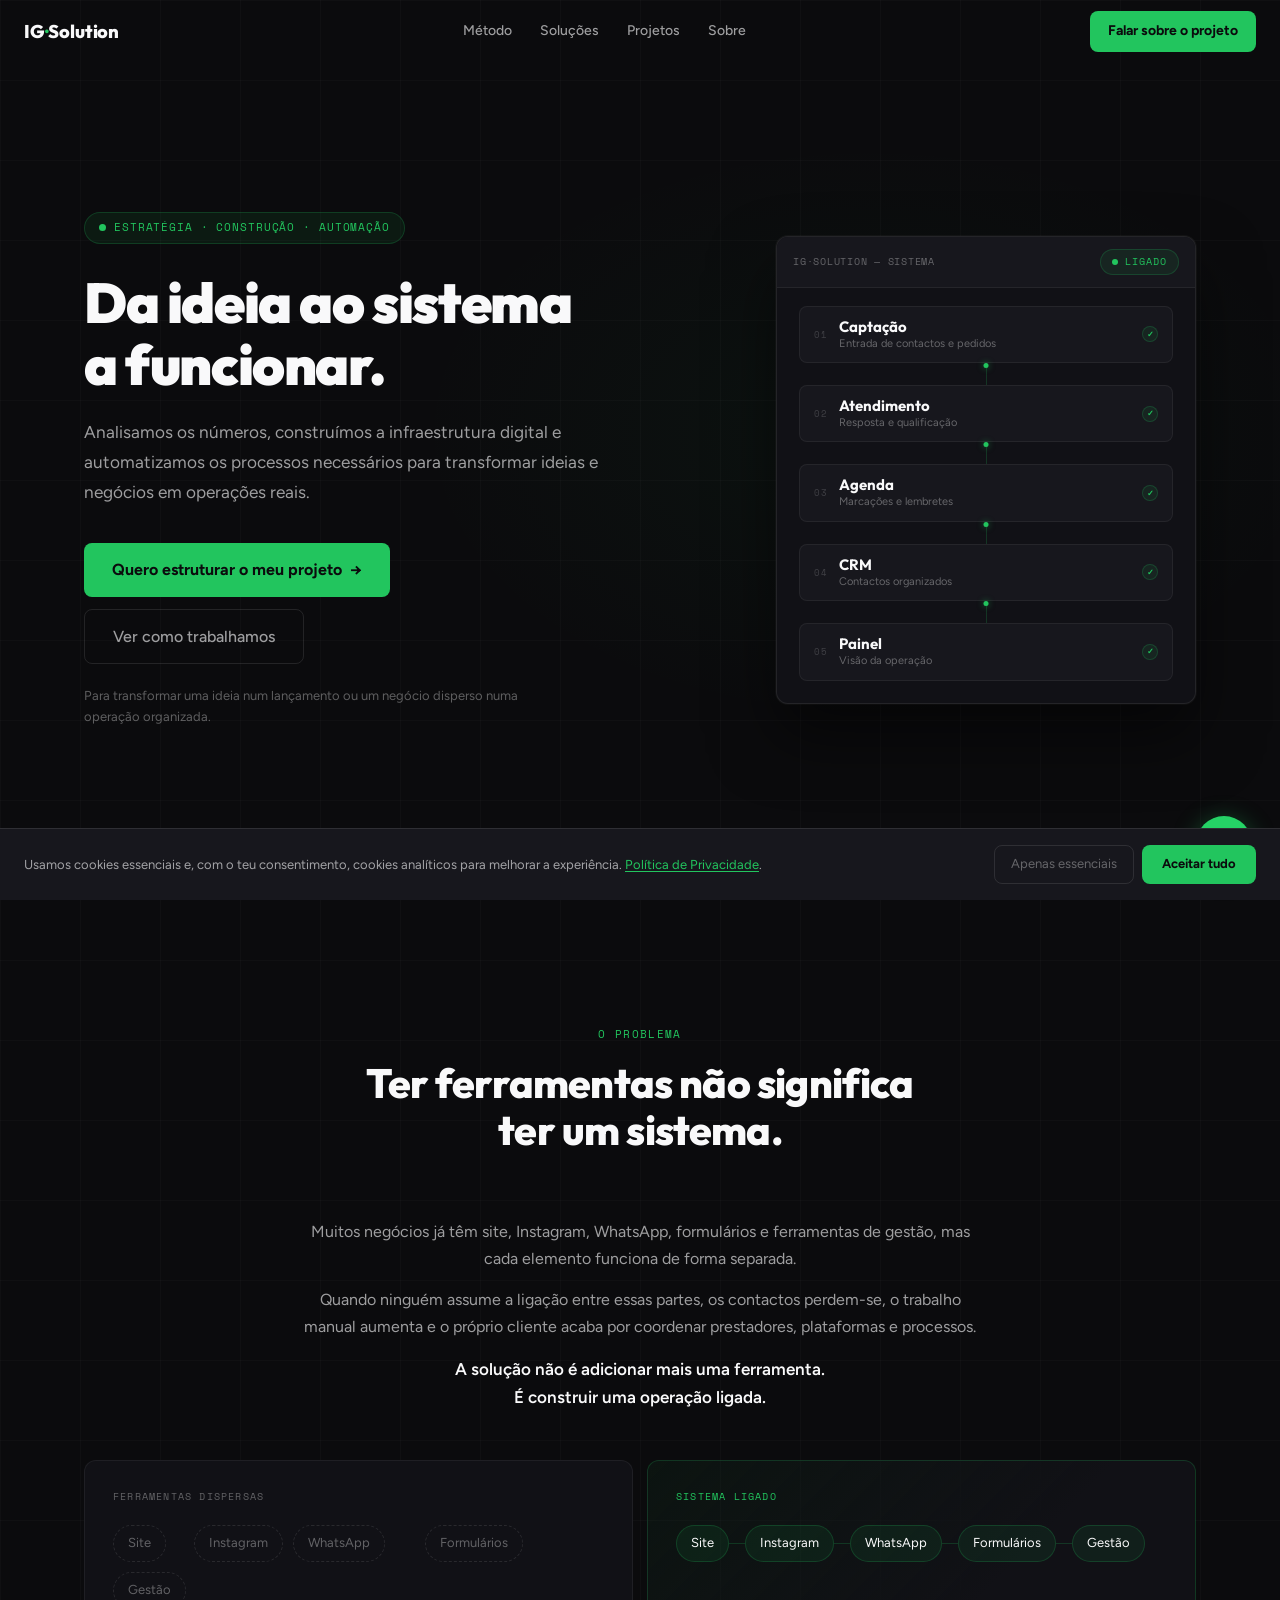
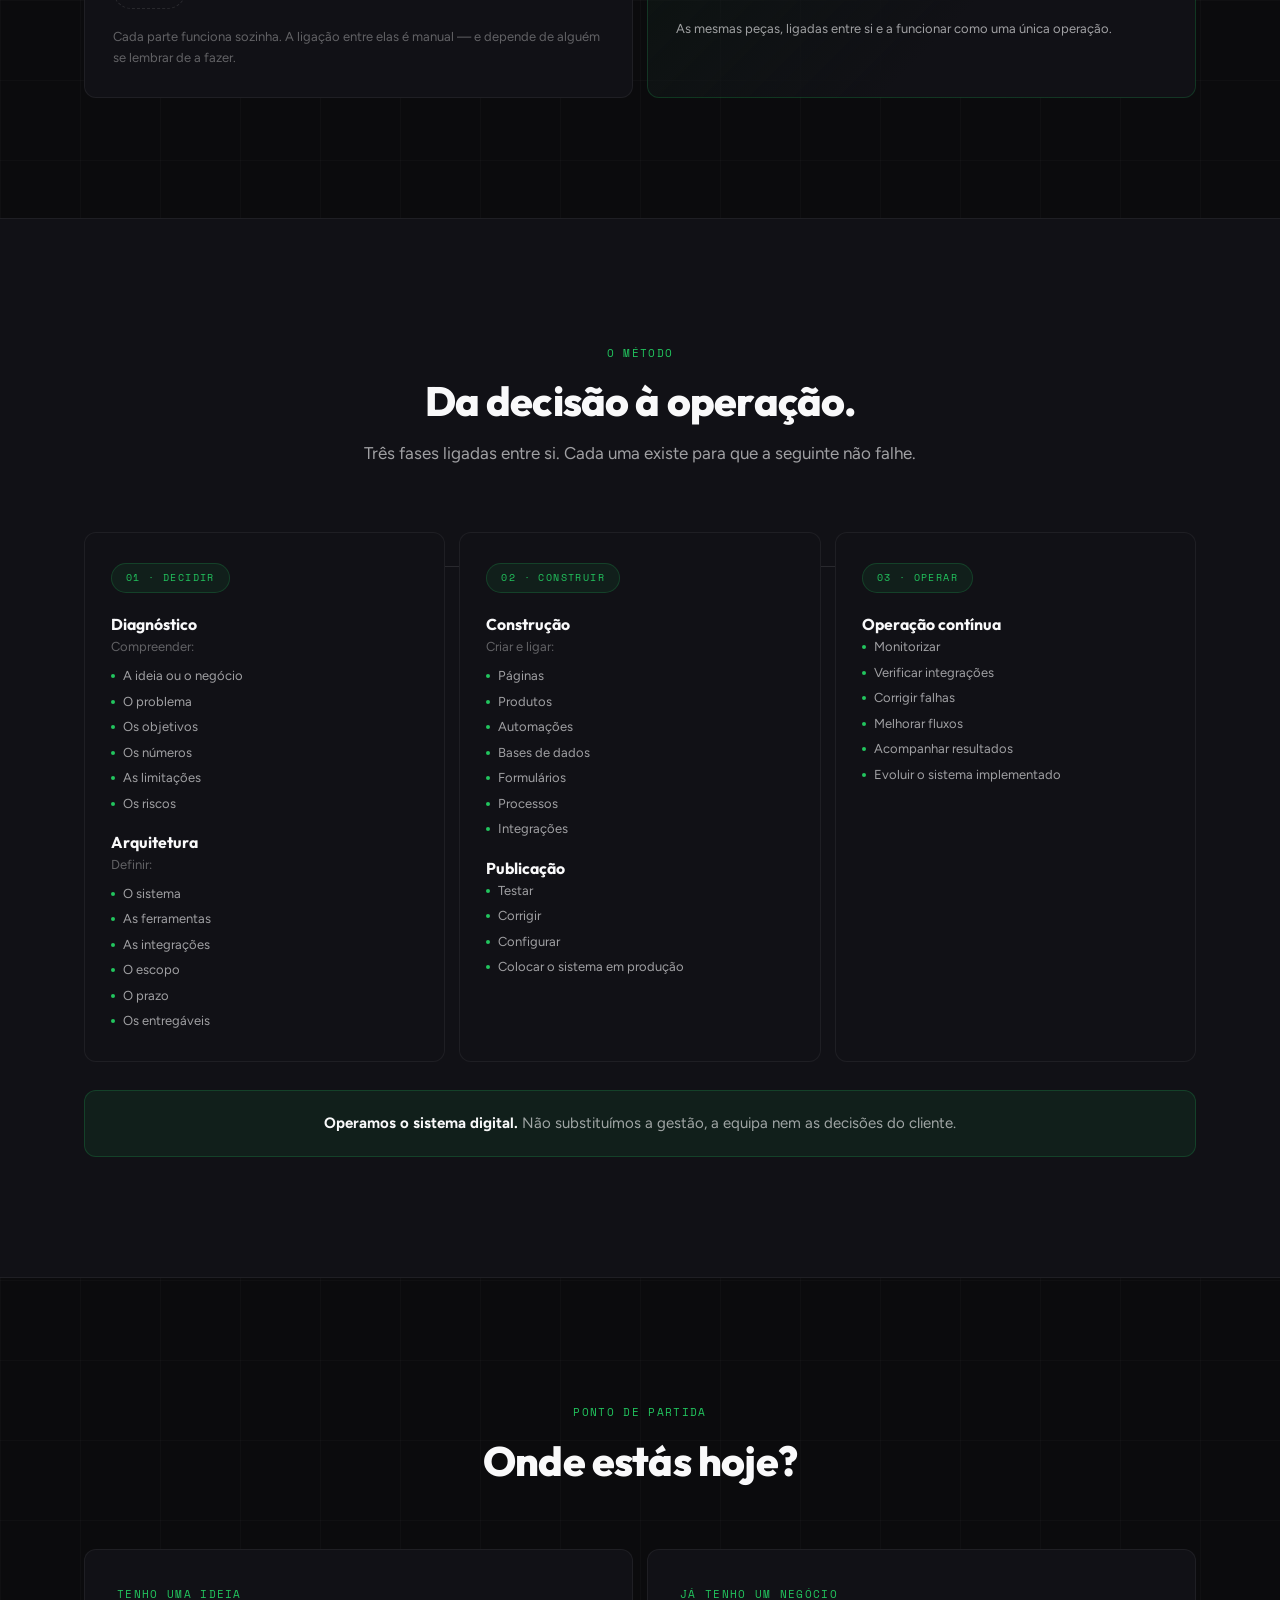
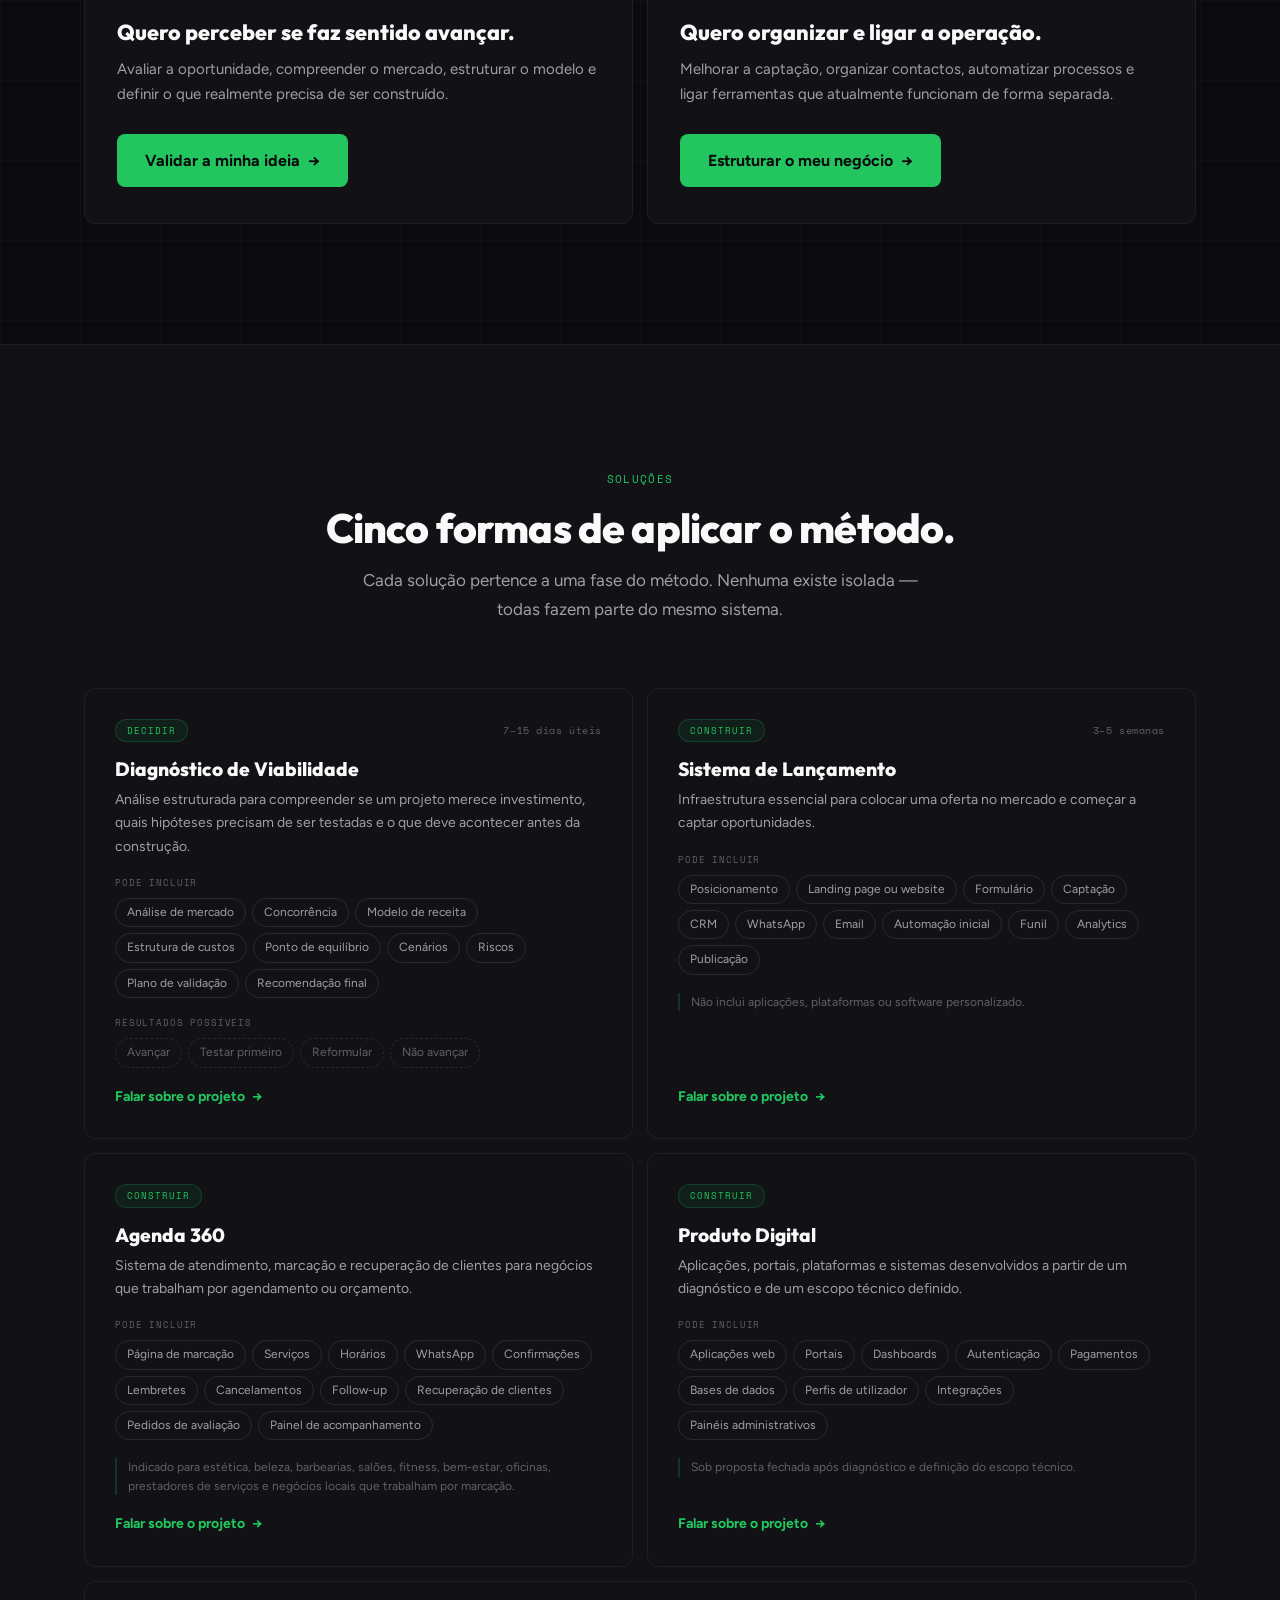
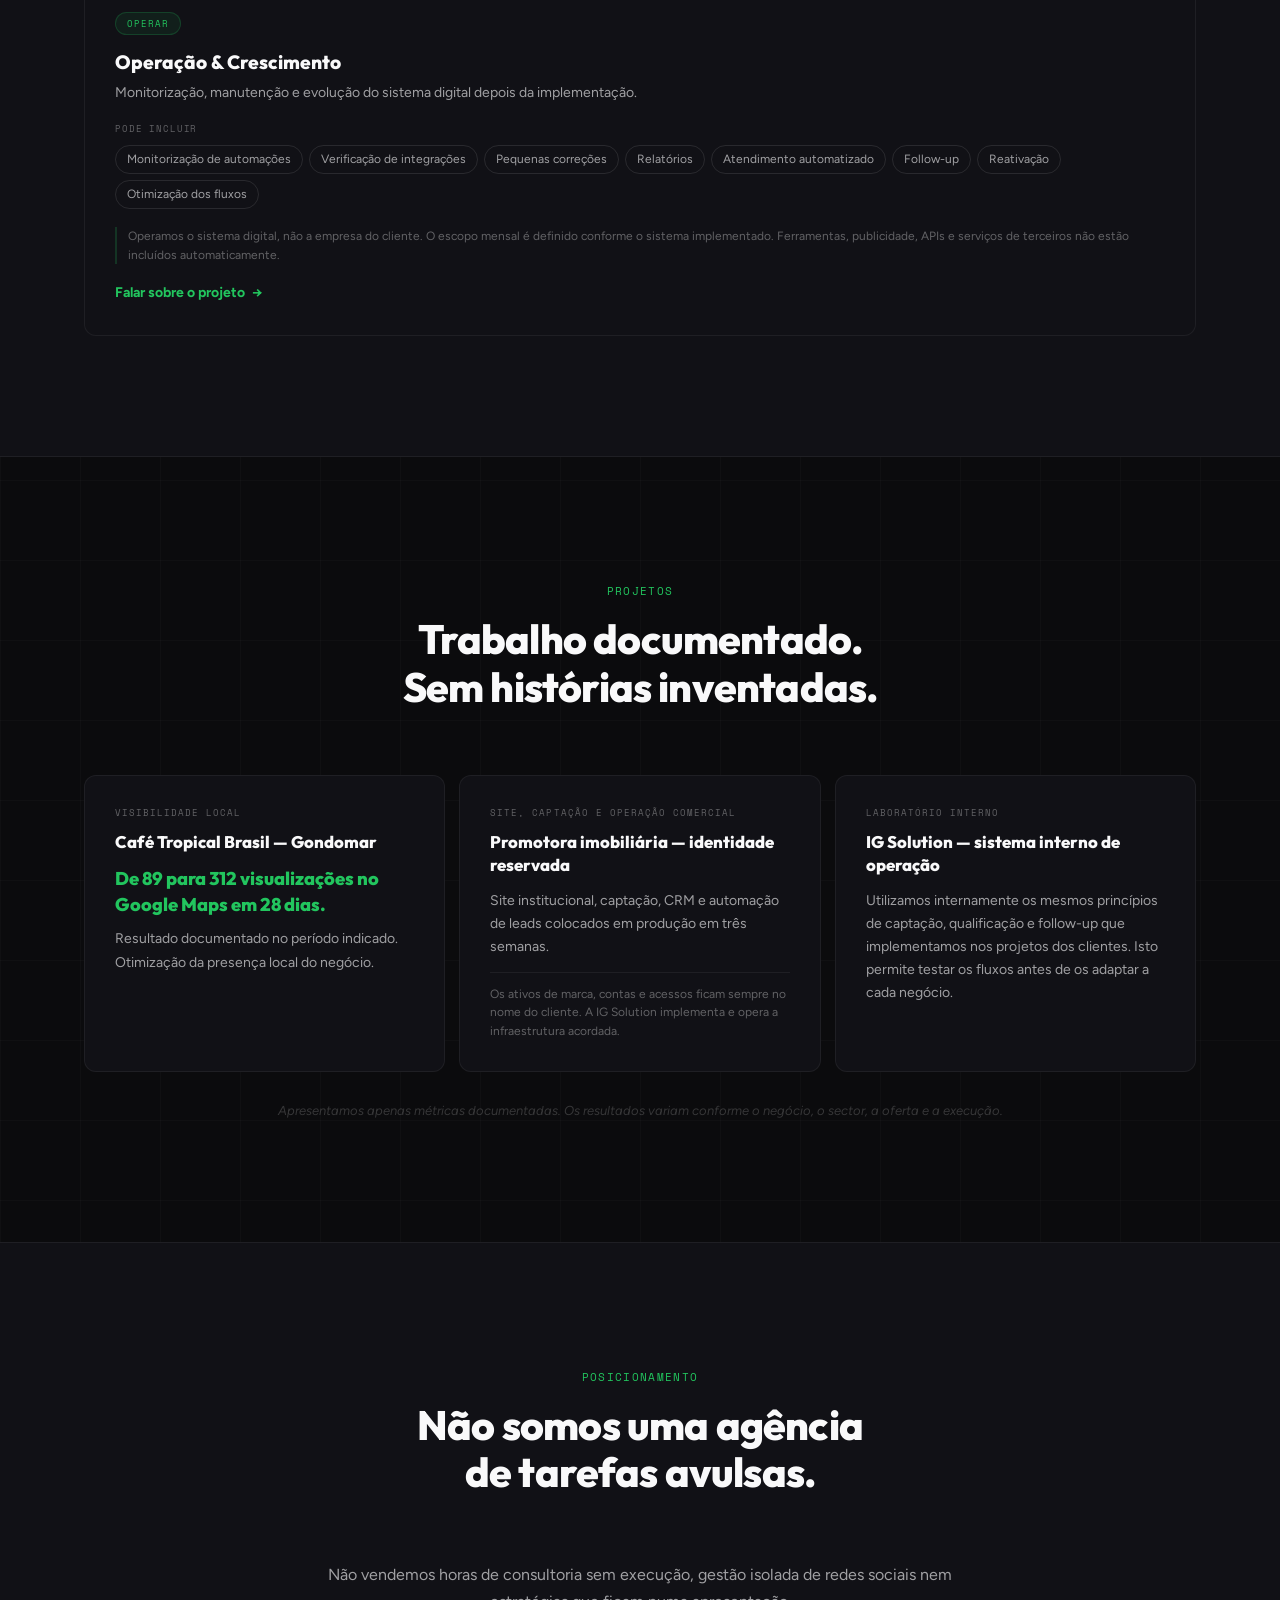
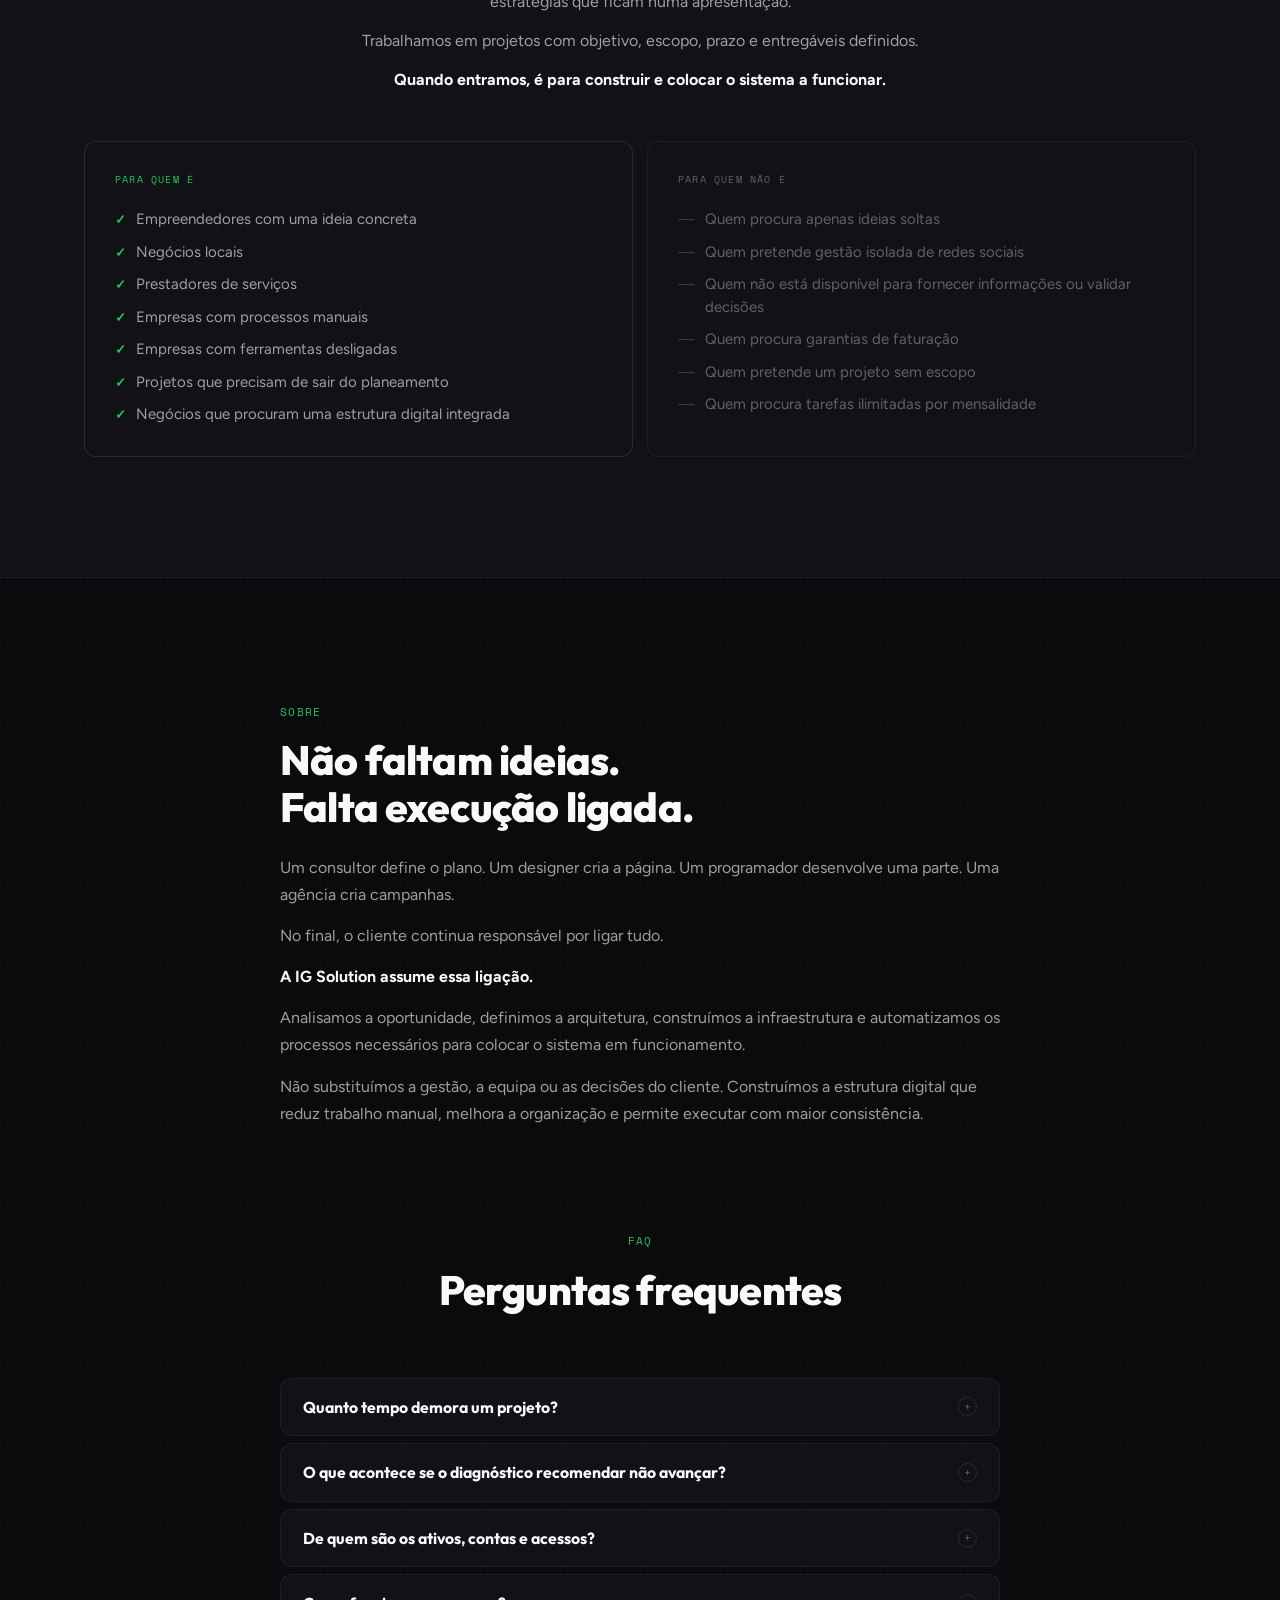
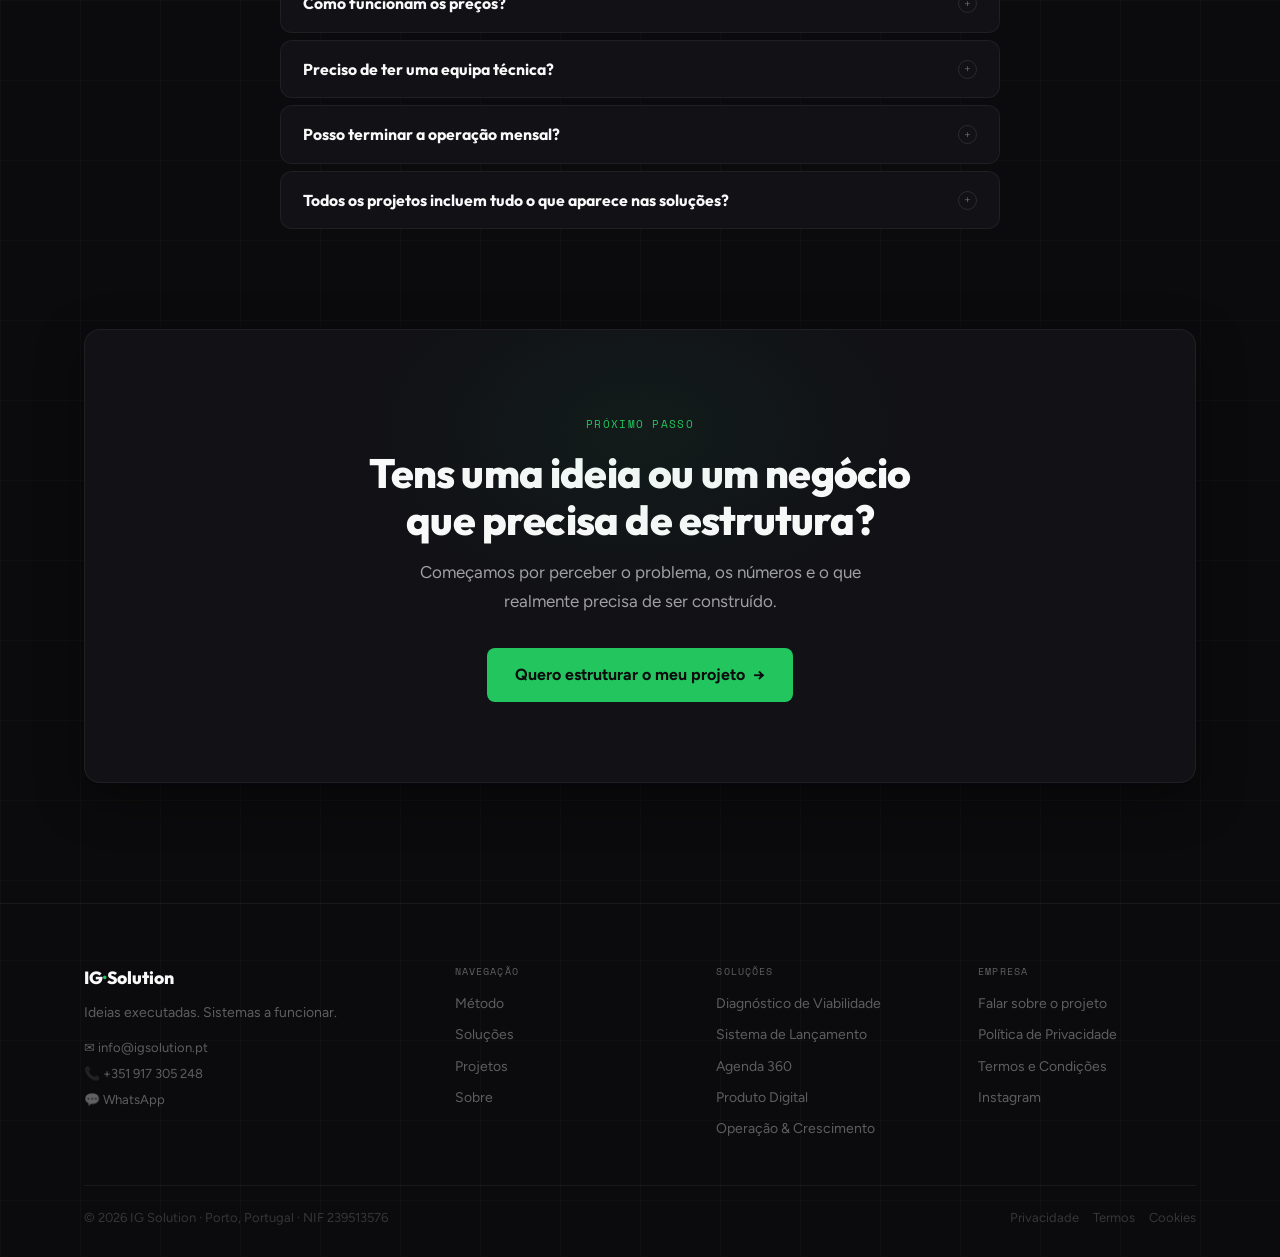
==== index.html @ eca87db8 "Reposicionar site: estúdio de execução digital (Decidir→Construir→Operar) - index.html: nova homepag" ====
<!DOCTYPE html>
<html lang="pt">
<head>
<meta charset="UTF-8"/>
<meta name="viewport" content="width=device-width,initial-scale=1"/>
<title>IG Solution — Estratégia, Construção e Automação de Sistemas Digitais | Portugal</title>
<meta name="description" content="A IG Solution analisa, constrói e opera sistemas digitais para transformar ideias e negócios em operações reais. Estratégia, websites, produtos, automação e operação em Portugal."/>
<meta property="og:title" content="IG Solution — Estratégia, Construção e Automação de Sistemas Digitais"/>
<meta property="og:description" content="A IG Solution analisa, constrói e opera sistemas digitais para transformar ideias e negócios em operações reais."/>
<meta property="og:image" content="logo.png"/>
<meta property="og:url" content="https://igsolutionmkt-lang.github.io"/>
<meta property="og:type" content="website"/>
<meta property="og:locale" content="pt_PT"/>
<link rel="canonical" href="https://igsolutionmkt-lang.github.io/"/>
<link rel="icon" type="image/png" href="logo.png"/>
<link rel="preconnect" href="https://fonts.googleapis.com"/>
<link rel="preconnect" href="https://fonts.gstatic.com" crossorigin/>
<link rel="preload" as="style" href="https://fonts.googleapis.com/css2?family=Outfit:wght@700;800;900&family=Figtree:wght@400;500;600&family=Space+Mono:wght@400&display=swap" onload="this.onload=null;this.rel='stylesheet'"/>
<noscript><link rel="stylesheet" href="https://fonts.googleapis.com/css2?family=Outfit:wght@700;800;900&family=Figtree:wght@400;500;600&family=Space+Mono:wght@400&display=swap"/></noscript>
<script type="application/ld+json">{"@context":"https://schema.org","@type":"LocalBusiness","name":"IG Solution","description":"Estúdio de execução digital. Analisamos, construímos e operamos sistemas digitais para transformar ideias e negócios em operações reais.","url":"https://igsolutionmkt-lang.github.io","telephone":"+351917305248","email":"info@igsolution.pt","address":{"@type":"PostalAddress","addressLocality":"Porto","addressCountry":"PT"},"openingHours":"Mo-Fr 09:00-18:00"}</script>
<script type="application/ld+json">{"@context":"https://schema.org","@type":"FAQPage","mainEntity":[{"@type":"Question","name":"Quanto tempo demora um projeto?","acceptedAnswer":{"@type":"Answer","text":"Os prazos dependem do escopo. Um diagnóstico pode demorar entre 7 e 15 dias úteis. Um sistema de lançamento pode demorar entre 3 e 5 semanas. Produtos digitais têm um prazo definido depois do diagnóstico e do escopo técnico."}},{"@type":"Question","name":"O que acontece se o diagnóstico recomendar não avançar?","acceptedAnswer":{"@type":"Answer","text":"Recebes a análise e a recomendação fundamentada. O objetivo do diagnóstico é apoiar uma decisão, não forçar a contratação de um projeto de construção."}},{"@type":"Question","name":"De quem são os ativos, contas e acessos?","acceptedAnswer":{"@type":"Answer","text":"Os ativos criados para o projeto ficam no nome do cliente sempre que a plataforma o permite. O cliente deve manter acesso às contas, domínios, dados e ferramentas utilizadas."}},{"@type":"Question","name":"Como funcionam os preços?","acceptedAnswer":{"@type":"Answer","text":"Cada projeto recebe uma proposta fechada com escopo, prazo, entregáveis, responsabilidades e condições definidos antes do início."}},{"@type":"Question","name":"Preciso de ter uma equipa técnica?","acceptedAnswer":{"@type":"Answer","text":"Não. A IG Solution define e implementa a estrutura técnica acordada. O cliente participa nas decisões do negócio, valida conteúdos e fornece as informações necessárias."}},{"@type":"Question","name":"Posso terminar a operação mensal?","acceptedAnswer":{"@type":"Answer","text":"Sim. A operação mensal pode ser terminada com 30 dias de aviso, respeitando as condições específicas da proposta e garantindo a passagem organizada dos acessos e processos."}},{"@type":"Question","name":"Todos os projetos incluem tudo o que aparece nas soluções?","acceptedAnswer":{"@type":"Answer","text":"Não. Cada projeto utiliza apenas os componentes necessários para o objetivo e o escopo definidos. Website, aplicação, agenda, CRM e automação são meios diferentes e não estão automaticamente incluídos em todos os projetos."}}]}</script>
<style>
/* ── RESET ── */
*,*::before,*::after{box-sizing:border-box;margin:0;padding:0}
html{scroll-behavior:smooth}
img,svg{display:block;max-width:100%}
a{text-decoration:none;color:inherit}
button{cursor:pointer;border:none;background:none;font:inherit}
ul{list-style:none}

/* ── VARIABLES ── */
:root{
  --bg:#0B0B0D;--s1:#111116;--s2:#17171D;
  --bd:rgba(255,255,255,.06);--bd2:rgba(255,255,255,.10);--bd3:rgba(255,255,255,.15);
  --green:#22C55E;--green-dim:rgba(34,197,94,.08);--green-border:rgba(34,197,94,.20);
  --t1:#F9F9FA;--t2:rgba(249,249,250,.62);--t3:rgba(249,249,250,.35);--t4:rgba(249,249,250,.18);
  --font-h:'Outfit',sans-serif;--font-b:'Figtree',sans-serif;--font-m:'Space Mono',monospace;
  --r-lg:12px;--r-sm:8px;--r-xs:6px;
  --sh:0 16px 48px rgba(0,0,0,.4);--sh-lg:0 32px 64px rgba(0,0,0,.5);
}

/* ── BASE ── */
body{
  font-family:var(--font-b);background:var(--bg);color:var(--t1);
  font-size:16px;line-height:1.6;overflow-x:hidden;
  background-image:
    linear-gradient(rgba(255,255,255,.018) 1px,transparent 1px),
    linear-gradient(90deg,rgba(255,255,255,.018) 1px,transparent 1px);
  background-size:80px 80px;
}
.eyebrow{font-family:var(--font-m);font-size:11px;letter-spacing:.12em;text-transform:uppercase;color:var(--green);display:inline-block;margin-bottom:16px}
h1,h2,h3{font-family:var(--font-h);line-height:1.15;color:var(--t1)}
h1{font-size:clamp(2.1rem,4.8vw,3.5rem);font-weight:900;letter-spacing:-.025em}
h2{font-size:clamp(1.7rem,3.2vw,2.6rem);font-weight:800;letter-spacing:-.02em}
h3{font-size:1.05rem;font-weight:700}
p{color:var(--t2);line-height:1.7}
.container{max-width:1160px;margin:0 auto;padding:0 24px}
section{padding:120px 0}
@media(max-width:768px){section{padding:80px 0}}
a:focus-visible,button:focus-visible{outline:2px solid var(--green);outline-offset:2px;border-radius:4px}

/* ── SCROLL OFFSET ── */
#problema,#metodo,#ponto-de-partida,#solucoes,#projetos,#para-quem,#sobre{scroll-margin-top:80px}

/* ── REVEAL ── */
.reveal{opacity:0;transform:translateY(22px);transition:opacity .55s ease,transform .55s ease}
.reveal.visible{opacity:1;transform:none}
.d1{transition-delay:.08s}.d2{transition-delay:.16s}.d3{transition-delay:.24s}.d4{transition-delay:.32s}
@media(prefers-reduced-motion:reduce){
  html{scroll-behavior:auto}
  .reveal{opacity:1;transform:none;transition:none}
  *,*::before,*::after{animation-duration:.01ms!important;animation-iteration-count:1!important;transition-duration:.01ms!important}
}

/* ── COOKIE ── */
.cookie-banner{
  position:fixed;bottom:0;left:0;right:0;z-index:9999;
  background:var(--s2);border-top:1px solid var(--bd2);
  padding:16px 24px;display:flex;align-items:center;gap:16px;flex-wrap:wrap;
  transform:translateY(0);transition:transform .3s ease;
}
.cookie-banner.hidden{transform:translateY(110%)}
.cookie-text{flex:1;font-size:.8125rem;color:var(--t2);min-width:200px;line-height:1.5}
.cookie-text a{color:var(--green);text-decoration:underline;text-underline-offset:2px}
.cookie-btns{display:flex;gap:8px;flex-shrink:0}
.btn-ca{padding:8px 20px;background:var(--green);color:#0B0B0D;border-radius:var(--r-sm);font-size:.8125rem;font-weight:700;transition:background .18s}
.btn-ca:hover{background:#16a34a}
.btn-cr{padding:8px 16px;border:1px solid var(--bd2);border-radius:var(--r-sm);font-size:.8125rem;color:var(--t3);transition:border-color .18s,color .18s}
.btn-cr:hover{border-color:var(--bd3);color:var(--t2)}

/* ── NAV ── */
.nav{
  position:fixed;top:0;left:0;right:0;z-index:100;
  padding:0 24px;height:64px;
  display:flex;align-items:center;justify-content:space-between;gap:16px;
  transition:background .3s,border-color .3s;border-bottom:1px solid transparent;
}
.nav.scrolled{background:rgba(11,11,13,.9);backdrop-filter:blur(16px);-webkit-backdrop-filter:blur(16px);border-bottom-color:var(--bd)}
.nav-logo{font-family:var(--font-h);font-weight:800;font-size:1.15rem;letter-spacing:-.01em;color:var(--t1);flex-shrink:0}
.nav-logo span{color:var(--green)}
.nav-links{display:flex;gap:28px;align-items:center}
.nav-links a{font-size:.875rem;font-weight:500;color:var(--t2);transition:color .18s;white-space:nowrap}
.nav-links a:hover{color:var(--t1)}
.nav-right{display:flex;gap:10px;align-items:center;flex-shrink:0}
.btn-ghost{padding:8px 14px;border:1px solid var(--bd2);border-radius:var(--r-sm);font-size:.8125rem;font-weight:500;color:var(--t2);transition:border-color .18s,color .18s;font-family:var(--font-m);letter-spacing:.02em;white-space:nowrap}
.btn-ghost:hover{border-color:var(--bd3);color:var(--t1)}
.btn-primary{padding:9px 18px;background:var(--green);color:#0B0B0D;border-radius:var(--r-sm);font-size:.875rem;font-weight:700;transition:background .18s,transform .18s;white-space:nowrap}
.btn-primary:hover{background:#16a34a;transform:translateY(-1px)}
.btn-primary-lg{padding:14px 28px;background:var(--green);color:#0B0B0D;border-radius:var(--r-sm);font-size:1rem;font-weight:700;transition:background .18s,transform .18s,box-shadow .18s;display:inline-flex;align-items:center;gap:8px}
.btn-primary-lg:hover{background:#16a34a;transform:translateY(-2px);box-shadow:0 8px 24px rgba(34,197,94,.25)}
.btn-secondary-lg{padding:14px 28px;border:1px solid var(--bd2);border-radius:var(--r-sm);font-size:1rem;font-weight:500;color:var(--t2);transition:border-color .18s,color .18s;display:inline-flex;align-items:center;gap:8px}
.btn-secondary-lg:hover{border-color:var(--bd3);color:var(--t1)}
.hamburger{display:none;flex-direction:column;gap:5px;cursor:pointer;padding:4px}
.hamburger span{display:block;width:22px;height:2px;background:var(--t1);border-radius:2px;transition:transform .2s,opacity .2s}
.mobile-menu{display:none;position:fixed;top:64px;left:0;right:0;z-index:99;background:rgba(11,11,13,.97);backdrop-filter:blur(16px);border-bottom:1px solid var(--bd);padding:24px;flex-direction:column}
.mobile-menu.open{display:flex}
.mobile-menu>a{padding:14px 0;border-bottom:1px solid var(--bd);font-size:1rem;font-weight:500;color:var(--t2);display:block}
.mobile-ctas{display:flex;flex-direction:column;gap:10px;margin-top:16px}
@media(max-width:960px){.nav-links,.nav-right .btn-ghost{display:none}.hamburger{display:flex}}
@media(max-width:480px){.nav-right .btn-primary{display:none}}

/* ── HERO ── */
.hero{min-height:100vh;display:flex;align-items:center;padding:120px 0 80px;position:relative;overflow:hidden}
.hero::before{content:'';position:absolute;inset:0;background:radial-gradient(ellipse 55% 50% at 68% 48%,rgba(34,197,94,.045) 0%,transparent 65%);pointer-events:none}
.hero-grid{display:grid;grid-template-columns:1.05fr 1fr;gap:72px;align-items:center;position:relative;z-index:1}
.hero-badge{display:inline-flex;align-items:center;gap:8px;padding:6px 14px;background:var(--green-dim);border:1px solid var(--green-border);border-radius:100px;font-family:var(--font-m);font-size:11px;letter-spacing:.08em;color:var(--green);margin-bottom:28px;text-transform:uppercase}
.badge-dot{width:7px;height:7px;background:var(--green);border-radius:50%;animation:blink 2s ease-in-out infinite}
@keyframes blink{0%,100%{opacity:1;transform:scale(1)}50%{opacity:.4;transform:scale(.8)}}
.hero-h1{margin-bottom:20px;line-height:1.12}
.hero-sub{font-size:1.075rem;color:var(--t2);max-width:520px;margin-bottom:36px;line-height:1.75}
.hero-ctas{display:flex;gap:12px;flex-wrap:wrap;margin-bottom:22px}
.hero-note{font-size:.8125rem;color:var(--t3);max-width:440px;line-height:1.6}
@media(max-width:1060px){.hero-grid{gap:44px}}
@media(max-width:860px){.hero{padding:110px 0 60px;min-height:0}.hero-grid{grid-template-columns:1fr;gap:48px}}

/* HERO — DIAGRAMA DO SISTEMA */
.sys-card{background:var(--s1);border:1px solid rgba(255,255,255,.08);border-radius:var(--r-lg);overflow:hidden;box-shadow:var(--sh-lg),0 0 0 1px rgba(255,255,255,.04);max-width:420px;margin-left:auto}
@media(max-width:860px){.sys-card{margin:0 auto;max-width:400px}}
.sys-bar{display:flex;align-items:center;justify-content:space-between;gap:10px;padding:12px 16px;border-bottom:1px solid var(--bd);background:var(--s2)}
.sys-bar-label{font-family:var(--font-m);font-size:9.5px;color:var(--t3);letter-spacing:.08em;text-transform:uppercase}
.sys-status{display:inline-flex;align-items:center;gap:7px;font-family:var(--font-m);font-size:9.5px;letter-spacing:.1em;color:var(--green);background:var(--green-dim);border:1px solid var(--green-border);border-radius:100px;padding:4px 11px;text-transform:uppercase}
.sys-status-dot{width:6px;height:6px;border-radius:50%;background:var(--green);animation:blink 1.6s ease-in-out infinite}
.sys-body{padding:18px 22px 22px}
.sys-node{display:flex;align-items:center;gap:12px;background:var(--s2);border:1px solid var(--bd);border-radius:var(--r-sm);padding:11px 14px;transition:border-color .18s}
.sys-node:hover{border-color:var(--green-border)}
.sys-node-num{font-family:var(--font-m);font-size:8.5px;color:var(--t4);letter-spacing:.08em;flex-shrink:0}
.sys-node-name{font-family:var(--font-h);font-size:.9375rem;font-weight:700;color:var(--t1);line-height:1.2}
.sys-node-desc{font-size:.6875rem;color:var(--t3);line-height:1.4}
.sys-node-ok{margin-left:auto;width:16px;height:16px;border-radius:50%;background:var(--green-dim);border:1px solid var(--green-border);display:flex;align-items:center;justify-content:center;flex-shrink:0}
.sys-node-ok::after{content:'✓';font-size:8px;color:var(--green);font-weight:700}
.sys-link{width:1px;height:22px;margin:0 auto;position:relative;background:linear-gradient(to bottom,var(--green-border),var(--green-border))}
.sys-link::after{content:'';position:absolute;left:50%;top:0;width:5px;height:5px;border-radius:50%;background:var(--green);transform:translateX(-50%);box-shadow:0 0 6px rgba(34,197,94,.6);animation:sysFlow 1.8s linear infinite}
@keyframes sysFlow{0%{top:-2px;opacity:0}15%{opacity:1}85%{opacity:1}100%{top:20px;opacity:0}}
.sys-link.l2::after{animation-delay:.35s}
.sys-link.l3::after{animation-delay:.7s}
.sys-link.l4::after{animation-delay:1.05s}
@media(prefers-reduced-motion:reduce){.sys-link::after{animation:none;top:8px;opacity:1}.sys-status-dot,.badge-dot{animation:none}}

/* ── SECÇÃO HEADERS ── */
.sec-hdr{text-align:center;margin-bottom:64px}
.sec-hdr h2{margin-bottom:14px}
.sec-hdr p{font-size:1.0625rem;max-width:560px;margin:0 auto}

/* ── PROBLEMA ── */
.prob-text{max-width:680px;margin:0 auto 48px;text-align:center}
.prob-text p{margin-bottom:14px}
.prob-text .prob-punch{color:var(--t1);font-weight:600;font-size:1.0625rem}
.prob-grid{display:grid;grid-template-columns:1fr 1fr;gap:14px}
.prob-card{border-radius:var(--r-lg);padding:28px;border:1px solid var(--bd)}
.prob-card.dispersas{background:var(--s1)}
.prob-card.ligado{background:linear-gradient(135deg,rgba(34,197,94,.05) 0%,var(--s1) 60%);border-color:var(--green-border)}
.prob-card-title{font-family:var(--font-m);font-size:10px;letter-spacing:.12em;text-transform:uppercase;margin-bottom:20px}
.prob-card.dispersas .prob-card-title{color:var(--t3)}
.prob-card.ligado .prob-card-title{color:var(--green)}
.prob-chips{display:flex;flex-wrap:wrap;gap:10px;margin-bottom:18px;min-height:76px;align-content:flex-start}
.prob-chip{font-size:.8125rem;padding:7px 14px;border-radius:100px}
.dispersas .prob-chip{border:1px dashed var(--bd2);color:var(--t3)}
.dispersas .prob-chip:nth-child(2){margin-left:18px}
.dispersas .prob-chip:nth-child(4){margin-left:30px}
.ligado .prob-chips{gap:0;align-items:center;flex-wrap:wrap;row-gap:10px}
.ligado .prob-chip{border:1px solid var(--green-border);background:var(--green-dim);color:var(--t1)}
.prob-conn{width:16px;height:1px;background:var(--green-border);flex-shrink:0}
.prob-card-note{font-size:.8125rem;color:var(--t3);line-height:1.6}
.ligado .prob-card-note{color:var(--t2)}
@media(max-width:768px){.prob-grid{grid-template-columns:1fr}}

/* ── MÉTODO ── */
.met-grid{display:grid;grid-template-columns:1fr 1fr 1fr;gap:14px;position:relative}
.met-grid::before{content:'';position:absolute;top:34px;left:8%;right:8%;height:1px;background:var(--bd2);z-index:0}
.met-card{background:var(--s1);border:1px solid var(--bd);border-radius:var(--r-lg);padding:30px 26px;position:relative;z-index:1;transition:border-color .18s,box-shadow .18s}
.met-card:hover{border-color:var(--bd2);box-shadow:var(--sh)}
.met-phase{display:inline-flex;align-items:center;gap:8px;font-family:var(--font-m);font-size:10px;letter-spacing:.14em;text-transform:uppercase;color:var(--green);background:var(--green-dim);border:1px solid var(--green-border);border-radius:100px;padding:6px 14px;margin-bottom:22px}
.met-sub{margin-bottom:20px}
.met-sub:last-child{margin-bottom:0}
.met-sub h3{font-size:.9875rem;margin-bottom:4px}
.met-sub-lead{font-size:.8125rem;color:var(--t3);margin-bottom:8px}
.met-list{display:flex;flex-direction:column;gap:6px}
.met-list li{display:flex;align-items:flex-start;gap:8px;font-size:.8125rem;color:var(--t2);line-height:1.5}
.met-list li::before{content:'';width:4px;height:4px;border-radius:50%;background:var(--green);flex-shrink:0;margin-top:8px}
.met-note{margin-top:28px;background:var(--green-dim);border:1px solid var(--green-border);border-radius:var(--r-lg);padding:20px 26px;text-align:center}
.met-note p{margin:0;font-size:.9375rem;color:var(--t2)}
.met-note strong{color:var(--t1)}
@media(max-width:900px){.met-grid{grid-template-columns:1fr}.met-grid::before{display:none}}

/* ── PONTO DE PARTIDA ── */
.start-grid{display:grid;grid-template-columns:1fr 1fr;gap:14px}
.start-card{background:var(--s1);border:1px solid var(--bd);border-radius:var(--r-lg);padding:36px 32px;display:flex;flex-direction:column;transition:border-color .18s,box-shadow .18s}
.start-card:hover{border-color:var(--green-border);box-shadow:var(--sh)}
.start-card h3{font-size:1.35rem;font-weight:800;margin-bottom:12px}
.start-card p{font-size:.9375rem;margin-bottom:26px}
.start-card .btn-primary-lg{margin-top:auto;align-self:flex-start}
@media(max-width:768px){.start-grid{grid-template-columns:1fr}}

/* ── SOLUÇÕES ── */
.sol-grid{display:grid;grid-template-columns:1fr 1fr;gap:14px}
.sol-card{background:var(--s1);border:1px solid var(--bd);border-radius:var(--r-lg);padding:30px;display:flex;flex-direction:column;transition:border-color .18s,box-shadow .18s}
.sol-card:hover{border-color:var(--bd2);box-shadow:var(--sh)}
.sol-card.operar{grid-column:1/-1}
.sol-head{display:flex;align-items:center;justify-content:space-between;gap:12px;margin-bottom:16px}
.sol-phase{font-family:var(--font-m);font-size:8.5px;letter-spacing:.12em;text-transform:uppercase;background:var(--green-dim);border:1px solid var(--green-border);color:var(--green);padding:4px 11px;border-radius:100px;white-space:nowrap}
.sol-prazo{font-family:var(--font-m);font-size:9.5px;color:var(--t3);letter-spacing:.06em;white-space:nowrap}
.sol-card h3{font-size:1.2rem;font-weight:800;margin-bottom:8px}
.sol-desc{font-size:.875rem;color:var(--t2);margin-bottom:18px;line-height:1.65}
.sol-inc-lbl{font-family:var(--font-m);font-size:8.5px;letter-spacing:.1em;text-transform:uppercase;color:var(--t3);margin-bottom:9px}
.sol-feats{display:flex;flex-wrap:wrap;gap:6px;margin-bottom:18px}
.sol-feat{font-size:.75rem;color:var(--t2);border:1px solid var(--bd2);border-radius:100px;padding:4px 11px}
.sol-out{display:flex;flex-wrap:wrap;gap:6px;margin-bottom:18px}
.sol-out span{font-size:.75rem;color:var(--t3);border:1px dashed var(--bd2);border-radius:100px;padding:4px 11px}
.sol-note{font-size:.75rem;color:var(--t3);line-height:1.55;border-left:2px solid var(--green-border);padding-left:11px;margin-bottom:18px}
.sol-card .btn-cta{margin-top:auto;align-self:flex-start;display:inline-flex;align-items:center;gap:7px;font-size:.875rem;font-weight:700;color:var(--green);transition:gap .18s}
.sol-card .btn-cta:hover{gap:11px}
@media(max-width:768px){.sol-grid{grid-template-columns:1fr}.sol-card.operar{grid-column:auto}}

/* ── PROJETOS ── */
.proj-grid{display:grid;grid-template-columns:1fr 1fr 1fr;gap:14px}
.proj-card{background:var(--s1);border:1px solid var(--bd);border-radius:var(--r-lg);padding:30px;display:flex;flex-direction:column;transition:border-color .18s,box-shadow .18s}
.proj-card:hover{border-color:var(--bd2);box-shadow:var(--sh)}
.proj-cat{font-family:var(--font-m);font-size:8.5px;letter-spacing:.12em;text-transform:uppercase;color:var(--t3);margin-bottom:12px}
.proj-card h3{font-size:1.05rem;font-weight:800;margin-bottom:12px;line-height:1.35}
.proj-metric{font-family:var(--font-h);font-size:1.15rem;font-weight:800;color:var(--green);line-height:1.4;margin-bottom:10px}
.proj-desc{font-size:.875rem;color:var(--t2);line-height:1.65}
.proj-note{font-size:.75rem;color:var(--t3);line-height:1.55;margin-top:14px;border-top:1px solid var(--bd);padding-top:12px}
.proj-foot{text-align:center;font-size:.8125rem;color:var(--t4);margin-top:28px;font-style:italic}
@media(max-width:900px){.proj-grid{grid-template-columns:1fr}}

/* ── PARA QUEM ── */
.fit-intro{max-width:680px;margin:0 auto 48px;text-align:center}
.fit-intro p{margin-bottom:12px}
.fit-intro strong{color:var(--t1)}
.fit-grid{display:grid;grid-template-columns:1fr 1fr;gap:14px}
.fit-card{background:var(--s1);border:1px solid var(--bd);border-radius:var(--r-lg);padding:30px}
.fit-card.yes{border-color:var(--green-border)}
.fit-title{font-family:var(--font-m);font-size:10px;letter-spacing:.12em;text-transform:uppercase;margin-bottom:20px}
.fit-card.yes .fit-title{color:var(--green)}
.fit-card.no .fit-title{color:var(--t3)}
.fit-list{display:flex;flex-direction:column;gap:10px}
.fit-list li{display:flex;align-items:flex-start;gap:10px;font-size:.9375rem;color:var(--t2);line-height:1.5}
.fit-card.yes .fit-list li::before{content:'✓';color:var(--green);font-weight:700;font-size:.8125rem;flex-shrink:0;margin-top:2px}
.fit-card.no .fit-list li{color:var(--t3)}
.fit-card.no .fit-list li::before{content:'—';color:var(--t4);flex-shrink:0}
@media(max-width:768px){.fit-grid{grid-template-columns:1fr}}

/* ── SOBRE ── */
.sobre-block{max-width:720px;margin:0 auto 100px}
.sobre-block h2{margin-bottom:22px}
.sobre-block p{margin-bottom:14px;font-size:1rem}
.sobre-block strong{color:var(--t1)}
@media(max-width:768px){.sobre-block{margin-bottom:64px}}

/* ── FAQ ── */
.faq-block{margin-bottom:100px}
@media(max-width:768px){.faq-block{margin-bottom:64px}}
.faq-list{max-width:720px;margin:0 auto;display:flex;flex-direction:column;gap:7px}
.faq-item{background:var(--s1);border:1px solid var(--bd);border-radius:var(--r-lg);overflow:hidden;transition:border-color .18s}
.faq-item.open{border-color:var(--bd2)}
.faq-q{display:flex;align-items:center;justify-content:space-between;gap:14px;padding:18px 22px;cursor:pointer;user-select:none;width:100%;text-align:left}
.faq-q-txt{font-family:var(--font-h);font-size:.9875rem;font-weight:700;color:var(--t1);line-height:1.3}
.faq-icon{width:19px;height:19px;border:1px solid var(--bd2);border-radius:50%;display:flex;align-items:center;justify-content:center;flex-shrink:0;transition:background .18s,border-color .18s,color .18s,transform .18s;font-size:11px;color:var(--t3)}
.faq-item.open .faq-icon{background:var(--green-dim);border-color:var(--green-border);color:var(--green);transform:rotate(45deg)}
.faq-a{display:none;padding:0 22px 18px;font-size:.9375rem;color:var(--t2);line-height:1.7}
.faq-item.open .faq-a{display:block}

/* ── CTA FINAL ── */
.cta-card{background:var(--s1);border:1px solid var(--bd);border-radius:16px;padding:80px 48px;text-align:center;position:relative;overflow:hidden;box-shadow:var(--sh)}
.cta-card::before{content:'';position:absolute;top:-80px;left:50%;transform:translateX(-50%);width:560px;height:360px;background:radial-gradient(ellipse,rgba(34,197,94,.06) 0%,transparent 70%);pointer-events:none}
.cta-card h2{margin-bottom:14px}
.cta-card .cta-sub{font-size:1.0625rem;max-width:480px;margin:0 auto 32px;color:var(--t2)}
@media(max-width:640px){.cta-card{padding:48px 22px}}

/* ── FOOTER ── */
footer{border-top:1px solid var(--bd);padding:60px 0 28px}
.ft-grid{display:grid;grid-template-columns:1.5fr 1fr 1fr 1fr;gap:44px;margin-bottom:44px}
.ft-logo{font-family:var(--font-h);font-weight:800;font-size:1.1rem;color:var(--t1);margin-bottom:10px}
.ft-logo span{color:var(--green)}
.ft-desc{font-size:.875rem;color:var(--t3);line-height:1.6;margin-bottom:14px}
.ft-contact a{display:flex;align-items:center;gap:5px;font-size:.8125rem;color:var(--t3);margin-bottom:5px;transition:color .18s}
.ft-contact a:hover{color:var(--t1)}
.ft-col-title{font-family:var(--font-m);font-size:9.5px;letter-spacing:.12em;text-transform:uppercase;color:var(--t3);margin-bottom:14px}
.ft-links{display:flex;flex-direction:column;gap:9px}
.ft-links a{font-size:.875rem;color:var(--t3);transition:color .18s}
.ft-links a:hover{color:var(--t1)}
.ft-bottom{border-top:1px solid var(--bd);padding-top:22px;display:flex;align-items:center;justify-content:space-between;flex-wrap:wrap;gap:10px}
.ft-copy{font-size:.8125rem;color:var(--t4)}
.ft-legal{display:flex;gap:14px}
.ft-legal a{font-size:.8125rem;color:var(--t4);transition:color .18s}
.ft-legal a:hover{color:var(--t2)}
@media(max-width:1024px){.ft-grid{grid-template-columns:1fr 1fr;gap:28px}}
@media(max-width:560px){.ft-grid{grid-template-columns:1fr}.ft-bottom{flex-direction:column;align-items:flex-start}}

/* ── WHATSAPP FLOAT ── */
.wa-float{position:fixed;bottom:28px;right:28px;z-index:90;width:56px;height:56px;background:#25D366;border-radius:50%;display:flex;align-items:center;justify-content:center;box-shadow:0 4px 24px rgba(37,211,102,.35);transition:transform .2s,box-shadow .2s}
.wa-float:hover{transform:scale(1.1);box-shadow:0 8px 32px rgba(37,211,102,.5)}
.wa-float svg{width:28px;height:28px;fill:white}
@media(max-width:768px){.wa-float{bottom:76px;right:18px;width:50px;height:50px}}

/* ── STICKY MOBILE CTA ── */
.sticky-cta{position:fixed;bottom:0;left:0;right:0;z-index:89;background:rgba(11,11,13,.96);border-top:1px solid var(--bd2);padding:10px 18px;display:none;gap:10px;align-items:center;transform:translateY(100%);transition:transform .3s ease}
.sticky-cta.show{transform:translateY(0)}
.sticky-cta .btn-primary-lg{flex:1;justify-content:center;padding:12px 18px;font-size:.9375rem}
.sticky-cta .wa-sm{width:46px;height:46px;flex-shrink:0;background:rgba(37,211,102,.1);border:1px solid rgba(37,211,102,.22);border-radius:var(--r-sm);display:flex;align-items:center;justify-content:center}
.sticky-cta .wa-sm svg{width:21px;height:21px;fill:#25D366}
@media(max-width:768px){.sticky-cta{display:flex}}
@media(min-width:769px){.sticky-cta{display:none!important}}
</style>
<noscript><style>.reveal{opacity:1;transform:none}</style></noscript>
</head>
<body>

<!-- COOKIE -->
<div class="cookie-banner" id="cookie-banner">
  <div class="cookie-text">Usamos cookies essenciais e, com o teu consentimento, cookies analíticos para melhorar a experiência. <a href="privacidade.html">Política de Privacidade</a>.</div>
  <div class="cookie-btns">
    <button class="btn-cr" id="cookie-reject">Apenas essenciais</button>
    <button class="btn-ca" id="cookie-accept">Aceitar tudo</button>
  </div>
</div>

<!-- NAV -->
<nav class="nav" id="nav">
  <a href="/" class="nav-logo">IG<span>·</span>Solution</a>
  <div class="nav-links">
    <a href="#metodo">Método</a>
    <a href="#solucoes">Soluções</a>
    <a href="#projetos">Projetos</a>
    <a href="#sobre">Sobre</a>
  </div>
  <div class="nav-right">
    <a href="diagnostico.html" class="btn-primary">Falar sobre o projeto</a>
  </div>
  <button class="hamburger" id="hamburger" aria-label="Abrir menu" aria-expanded="false" aria-controls="mobile-menu"><span></span><span></span><span></span></button>
</nav>

<div class="mobile-menu" id="mobile-menu">
  <a href="#metodo">Método</a>
  <a href="#solucoes">Soluções</a>
  <a href="#projetos">Projetos</a>
  <a href="#sobre">Sobre</a>
  <div class="mobile-ctas">
    <a href="diagnostico.html" class="btn-primary" style="text-align:center;padding:12px">Falar sobre o projeto</a>
    <a href="https://wa.me/351917305248" target="_blank" rel="noopener" class="btn-ghost" style="text-align:center">💬 WhatsApp</a>
  </div>
</div>

<main>

<!-- 1. HERO -->
<section class="hero" id="hero">
  <div class="container">
    <div class="hero-grid">
      <div>
        <div class="hero-badge reveal"><span class="badge-dot"></span>Estratégia · Construção · Automação</div>
        <h1 class="hero-h1 reveal d1">Da ideia ao sistema<br/>a funcionar.</h1>
        <p class="hero-sub reveal d2">Analisamos os números, construímos a infraestrutura digital e automatizamos os processos necessários para transformar ideias e negócios em operações reais.</p>
        <div class="hero-ctas reveal d3">
          <a href="diagnostico.html" class="btn-primary-lg">Quero estruturar o meu projeto <span aria-hidden="true">→</span></a>
          <a href="#metodo" class="btn-secondary-lg">Ver como trabalhamos</a>
        </div>
        <p class="hero-note reveal d4">Para transformar uma ideia num lançamento ou um negócio disperso numa operação organizada.</p>
      </div>

      <!-- Diagrama do sistema ligado -->
      <div class="reveal d2">
        <div class="sys-card" role="img" aria-label="Diagrama de um sistema digital ligado: Captação, Atendimento, Agenda, CRM e Painel a funcionar em sequência, com estado ligado">
          <div class="sys-bar">
            <span class="sys-bar-label">IG·Solution — Sistema</span>
            <span class="sys-status"><span class="sys-status-dot"></span>Ligado</span>
          </div>
          <div class="sys-body">
            <div class="sys-node">
              <span class="sys-node-num">01</span>
              <div><div class="sys-node-name">Captação</div><div class="sys-node-desc">Entrada de contactos e pedidos</div></div>
              <span class="sys-node-ok"></span>
            </div>
            <div class="sys-link" aria-hidden="true"></div>
            <div class="sys-node">
              <span class="sys-node-num">02</span>
              <div><div class="sys-node-name">Atendimento</div><div class="sys-node-desc">Resposta e qualificação</div></div>
              <span class="sys-node-ok"></span>
            </div>
            <div class="sys-link l2" aria-hidden="true"></div>
            <div class="sys-node">
              <span class="sys-node-num">03</span>
              <div><div class="sys-node-name">Agenda</div><div class="sys-node-desc">Marcações e lembretes</div></div>
              <span class="sys-node-ok"></span>
            </div>
            <div class="sys-link l3" aria-hidden="true"></div>
            <div class="sys-node">
              <span class="sys-node-num">04</span>
              <div><div class="sys-node-name">CRM</div><div class="sys-node-desc">Contactos organizados</div></div>
              <span class="sys-node-ok"></span>
            </div>
            <div class="sys-link l4" aria-hidden="true"></div>
            <div class="sys-node">
              <span class="sys-node-num">05</span>
              <div><div class="sys-node-name">Painel</div><div class="sys-node-desc">Visão da operação</div></div>
              <span class="sys-node-ok"></span>
            </div>
          </div>
        </div>
      </div>
    </div>
  </div>
</section>

<!-- 2. O PROBLEMA -->
<section id="problema">
  <div class="container">
    <div class="sec-hdr reveal">
      <div class="eyebrow">O Problema</div>
      <h2>Ter ferramentas não significa<br/>ter um sistema.</h2>
    </div>
    <div class="prob-text reveal d1">
      <p>Muitos negócios já têm site, Instagram, WhatsApp, formulários e ferramentas de gestão, mas cada elemento funciona de forma separada.</p>
      <p>Quando ninguém assume a ligação entre essas partes, os contactos perdem-se, o trabalho manual aumenta e o próprio cliente acaba por coordenar prestadores, plataformas e processos.</p>
      <p class="prob-punch">A solução não é adicionar mais uma ferramenta.<br/>É construir uma operação ligada.</p>
    </div>
    <div class="prob-grid">
      <div class="prob-card dispersas reveal d1">
        <div class="prob-card-title">Ferramentas dispersas</div>
        <div class="prob-chips">
          <span class="prob-chip">Site</span>
          <span class="prob-chip">Instagram</span>
          <span class="prob-chip">WhatsApp</span>
          <span class="prob-chip">Formulários</span>
          <span class="prob-chip">Gestão</span>
        </div>
        <div class="prob-card-note">Cada parte funciona sozinha. A ligação entre elas é manual — e depende de alguém se lembrar de a fazer.</div>
      </div>
      <div class="prob-card ligado reveal d2">
        <div class="prob-card-title">Sistema ligado</div>
        <div class="prob-chips">
          <span class="prob-chip">Site</span>
          <span class="prob-conn" aria-hidden="true"></span>
          <span class="prob-chip">Instagram</span>
          <span class="prob-conn" aria-hidden="true"></span>
          <span class="prob-chip">WhatsApp</span>
          <span class="prob-conn" aria-hidden="true"></span>
          <span class="prob-chip">Formulários</span>
          <span class="prob-conn" aria-hidden="true"></span>
          <span class="prob-chip">Gestão</span>
        </div>
        <div class="prob-card-note">As mesmas peças, ligadas entre si e a funcionar como uma única operação.</div>
      </div>
    </div>
  </div>
</section>

<!-- 3. O MÉTODO -->
<section id="metodo" style="background:var(--s1);border-top:1px solid var(--bd);border-bottom:1px solid var(--bd)">
  <div class="container">
    <div class="sec-hdr reveal">
      <div class="eyebrow">O Método</div>
      <h2>Da decisão à operação.</h2>
      <p>Três fases ligadas entre si. Cada uma existe para que a seguinte não falhe.</p>
    </div>
    <div class="met-grid">
      <div class="met-card reveal d1">
        <span class="met-phase">01 · Decidir</span>
        <div class="met-sub">
          <h3>Diagnóstico</h3>
          <div class="met-sub-lead">Compreender:</div>
          <ul class="met-list">
            <li>A ideia ou o negócio</li>
            <li>O problema</li>
            <li>Os objetivos</li>
            <li>Os números</li>
            <li>As limitações</li>
            <li>Os riscos</li>
          </ul>
        </div>
        <div class="met-sub">
          <h3>Arquitetura</h3>
          <div class="met-sub-lead">Definir:</div>
          <ul class="met-list">
            <li>O sistema</li>
            <li>As ferramentas</li>
            <li>As integrações</li>
            <li>O escopo</li>
            <li>O prazo</li>
            <li>Os entregáveis</li>
          </ul>
        </div>
      </div>
      <div class="met-card reveal d2">
        <span class="met-phase">02 · Construir</span>
        <div class="met-sub">
          <h3>Construção</h3>
          <div class="met-sub-lead">Criar e ligar:</div>
          <ul class="met-list">
            <li>Páginas</li>
            <li>Produtos</li>
            <li>Automações</li>
            <li>Bases de dados</li>
            <li>Formulários</li>
            <li>Processos</li>
            <li>Integrações</li>
          </ul>
        </div>
        <div class="met-sub">
          <h3>Publicação</h3>
          <ul class="met-list">
            <li>Testar</li>
            <li>Corrigir</li>
            <li>Configurar</li>
            <li>Colocar o sistema em produção</li>
          </ul>
        </div>
      </div>
      <div class="met-card reveal d3">
        <span class="met-phase">03 · Operar</span>
        <div class="met-sub">
          <h3>Operação contínua</h3>
          <ul class="met-list">
            <li>Monitorizar</li>
            <li>Verificar integrações</li>
            <li>Corrigir falhas</li>
            <li>Melhorar fluxos</li>
            <li>Acompanhar resultados</li>
            <li>Evoluir o sistema implementado</li>
          </ul>
        </div>
      </div>
    </div>
    <div class="met-note reveal">
      <p><strong>Operamos o sistema digital.</strong> Não substituímos a gestão, a equipa nem as decisões do cliente.</p>
    </div>
  </div>
</section>

<!-- 4. PONTO DE PARTIDA -->
<section id="ponto-de-partida">
  <div class="container">
    <div class="sec-hdr reveal">
      <div class="eyebrow">Ponto de Partida</div>
      <h2>Onde estás hoje?</h2>
    </div>
    <div class="start-grid">
      <div class="start-card reveal d1">
        <div class="eyebrow">Tenho uma ideia</div>
        <h3>Quero perceber se faz sentido avançar.</h3>
        <p>Avaliar a oportunidade, compreender o mercado, estruturar o modelo e definir o que realmente precisa de ser construído.</p>
        <a href="diagnostico.html" class="btn-primary-lg">Validar a minha ideia <span aria-hidden="true">→</span></a>
      </div>
      <div class="start-card reveal d2">
        <div class="eyebrow">Já tenho um negócio</div>
        <h3>Quero organizar e ligar a operação.</h3>
        <p>Melhorar a captação, organizar contactos, automatizar processos e ligar ferramentas que atualmente funcionam de forma separada.</p>
        <a href="diagnostico.html" class="btn-primary-lg">Estruturar o meu negócio <span aria-hidden="true">→</span></a>
      </div>
    </div>
  </div>
</section>

<!-- 5. SOLUÇÕES -->
<section id="solucoes" style="background:var(--s1);border-top:1px solid var(--bd);border-bottom:1px solid var(--bd)">
  <div class="container">
    <div class="sec-hdr reveal">
      <div class="eyebrow">Soluções</div>
      <h2>Cinco formas de aplicar o método.</h2>
      <p>Cada solução pertence a uma fase do método. Nenhuma existe isolada — todas fazem parte do mesmo sistema.</p>
    </div>
    <div class="sol-grid">

      <div class="sol-card reveal d1">
        <div class="sol-head"><span class="sol-phase">Decidir</span><span class="sol-prazo">7–15 dias úteis</span></div>
        <h3>Diagnóstico de Viabilidade</h3>
        <p class="sol-desc">Análise estruturada para compreender se um projeto merece investimento, quais hipóteses precisam de ser testadas e o que deve acontecer antes da construção.</p>
        <div class="sol-inc-lbl">Pode incluir</div>
        <div class="sol-feats">
          <span class="sol-feat">Análise de mercado</span>
          <span class="sol-feat">Concorrência</span>
          <span class="sol-feat">Modelo de receita</span>
          <span class="sol-feat">Estrutura de custos</span>
          <span class="sol-feat">Ponto de equilíbrio</span>
          <span class="sol-feat">Cenários</span>
          <span class="sol-feat">Riscos</span>
          <span class="sol-feat">Plano de validação</span>
          <span class="sol-feat">Recomendação final</span>
        </div>
        <div class="sol-inc-lbl">Resultados possíveis</div>
        <div class="sol-out">
          <span>Avançar</span>
          <span>Testar primeiro</span>
          <span>Reformular</span>
          <span>Não avançar</span>
        </div>
        <a href="diagnostico.html" class="btn-cta">Falar sobre o projeto <span aria-hidden="true">→</span></a>
      </div>

      <div class="sol-card reveal d2">
        <div class="sol-head"><span class="sol-phase">Construir</span><span class="sol-prazo">3–5 semanas</span></div>
        <h3>Sistema de Lançamento</h3>
        <p class="sol-desc">Infraestrutura essencial para colocar uma oferta no mercado e começar a captar oportunidades.</p>
        <div class="sol-inc-lbl">Pode incluir</div>
        <div class="sol-feats">
          <span class="sol-feat">Posicionamento</span>
          <span class="sol-feat">Landing page ou website</span>
          <span class="sol-feat">Formulário</span>
          <span class="sol-feat">Captação</span>
          <span class="sol-feat">CRM</span>
          <span class="sol-feat">WhatsApp</span>
          <span class="sol-feat">Email</span>
          <span class="sol-feat">Automação inicial</span>
          <span class="sol-feat">Funil</span>
          <span class="sol-feat">Analytics</span>
          <span class="sol-feat">Publicação</span>
        </div>
        <div class="sol-note">Não inclui aplicações, plataformas ou software personalizado.</div>
        <a href="diagnostico.html" class="btn-cta">Falar sobre o projeto <span aria-hidden="true">→</span></a>
      </div>

      <div class="sol-card reveal d2">
        <div class="sol-head"><span class="sol-phase">Construir</span></div>
        <h3>Agenda 360</h3>
        <p class="sol-desc">Sistema de atendimento, marcação e recuperação de clientes para negócios que trabalham por agendamento ou orçamento.</p>
        <div class="sol-inc-lbl">Pode incluir</div>
        <div class="sol-feats">
          <span class="sol-feat">Página de marcação</span>
          <span class="sol-feat">Serviços</span>
          <span class="sol-feat">Horários</span>
          <span class="sol-feat">WhatsApp</span>
          <span class="sol-feat">Confirmações</span>
          <span class="sol-feat">Lembretes</span>
          <span class="sol-feat">Cancelamentos</span>
          <span class="sol-feat">Follow-up</span>
          <span class="sol-feat">Recuperação de clientes</span>
          <span class="sol-feat">Pedidos de avaliação</span>
          <span class="sol-feat">Painel de acompanhamento</span>
        </div>
        <div class="sol-note">Indicado para estética, beleza, barbearias, salões, fitness, bem-estar, oficinas, prestadores de serviços e negócios locais que trabalham por marcação.</div>
        <a href="diagnostico.html" class="btn-cta">Falar sobre o projeto <span aria-hidden="true">→</span></a>
      </div>

      <div class="sol-card reveal d3">
        <div class="sol-head"><span class="sol-phase">Construir</span></div>
        <h3>Produto Digital</h3>
        <p class="sol-desc">Aplicações, portais, plataformas e sistemas desenvolvidos a partir de um diagnóstico e de um escopo técnico definido.</p>
        <div class="sol-inc-lbl">Pode incluir</div>
        <div class="sol-feats">
          <span class="sol-feat">Aplicações web</span>
          <span class="sol-feat">Portais</span>
          <span class="sol-feat">Dashboards</span>
          <span class="sol-feat">Autenticação</span>
          <span class="sol-feat">Pagamentos</span>
          <span class="sol-feat">Bases de dados</span>
          <span class="sol-feat">Perfis de utilizador</span>
          <span class="sol-feat">Integrações</span>
          <span class="sol-feat">Painéis administrativos</span>
        </div>
        <div class="sol-note">Sob proposta fechada após diagnóstico e definição do escopo técnico.</div>
        <a href="diagnostico.html" class="btn-cta">Falar sobre o projeto <span aria-hidden="true">→</span></a>
      </div>

      <div class="sol-card operar reveal d3">
        <div class="sol-head"><span class="sol-phase">Operar</span></div>
        <h3>Operação &amp; Crescimento</h3>
        <p class="sol-desc">Monitorização, manutenção e evolução do sistema digital depois da implementação.</p>
        <div class="sol-inc-lbl">Pode incluir</div>
        <div class="sol-feats">
          <span class="sol-feat">Monitorização de automações</span>
          <span class="sol-feat">Verificação de integrações</span>
          <span class="sol-feat">Pequenas correções</span>
          <span class="sol-feat">Relatórios</span>
          <span class="sol-feat">Atendimento automatizado</span>
          <span class="sol-feat">Follow-up</span>
          <span class="sol-feat">Reativação</span>
          <span class="sol-feat">Otimização dos fluxos</span>
        </div>
        <div class="sol-note">Operamos o sistema digital, não a empresa do cliente. O escopo mensal é definido conforme o sistema implementado. Ferramentas, publicidade, APIs e serviços de terceiros não estão incluídos automaticamente.</div>
        <a href="diagnostico.html" class="btn-cta">Falar sobre o projeto <span aria-hidden="true">→</span></a>
      </div>

    </div>
  </div>
</section>

<!-- 6. PROJETOS -->
<section id="projetos">
  <div class="container">
    <div class="sec-hdr reveal">
      <div class="eyebrow">Projetos</div>
      <h2>Trabalho documentado.<br/>Sem histórias inventadas.</h2>
    </div>
    <div class="proj-grid">
      <div class="proj-card reveal d1">
        <div class="proj-cat">Visibilidade local</div>
        <h3>Café Tropical Brasil — Gondomar</h3>
        <div class="proj-metric">De 89 para 312 visualizações no Google Maps em 28 dias.</div>
        <p class="proj-desc">Resultado documentado no período indicado. Otimização da presença local do negócio.</p>
      </div>
      <div class="proj-card reveal d2">
        <div class="proj-cat">Site, captação e operação comercial</div>
        <h3>Promotora imobiliária — identidade reservada</h3>
        <p class="proj-desc">Site institucional, captação, CRM e automação de leads colocados em produção em três semanas.</p>
        <div class="proj-note">Os ativos de marca, contas e acessos ficam sempre no nome do cliente. A IG Solution implementa e opera a infraestrutura acordada.</div>
      </div>
      <div class="proj-card reveal d3">
        <div class="proj-cat">Laboratório interno</div>
        <h3>IG Solution — sistema interno de operação</h3>
        <p class="proj-desc">Utilizamos internamente os mesmos princípios de captação, qualificação e follow-up que implementamos nos projetos dos clientes. Isto permite testar os fluxos antes de os adaptar a cada negócio.</p>
      </div>
    </div>
    <p class="proj-foot reveal">Apresentamos apenas métricas documentadas. Os resultados variam conforme o negócio, o sector, a oferta e a execução.</p>
  </div>
</section>

<!-- 7. PARA QUEM É E PARA QUEM NÃO É -->
<section id="para-quem" style="background:var(--s1);border-top:1px solid var(--bd);border-bottom:1px solid var(--bd)">
  <div class="container">
    <div class="sec-hdr reveal">
      <div class="eyebrow">Posicionamento</div>
      <h2>Não somos uma agência<br/>de tarefas avulsas.</h2>
    </div>
    <div class="fit-intro reveal d1">
      <p>Não vendemos horas de consultoria sem execução, gestão isolada de redes sociais nem estratégias que ficam numa apresentação.</p>
      <p>Trabalhamos em projetos com objetivo, escopo, prazo e entregáveis definidos.</p>
      <p><strong>Quando entramos, é para construir e colocar o sistema a funcionar.</strong></p>
    </div>
    <div class="fit-grid">
      <div class="fit-card yes reveal d1">
        <div class="fit-title">Para quem é</div>
        <ul class="fit-list">
          <li>Empreendedores com uma ideia concreta</li>
          <li>Negócios locais</li>
          <li>Prestadores de serviços</li>
          <li>Empresas com processos manuais</li>
          <li>Empresas com ferramentas desligadas</li>
          <li>Projetos que precisam de sair do planeamento</li>
          <li>Negócios que procuram uma estrutura digital integrada</li>
        </ul>
      </div>
      <div class="fit-card no reveal d2">
        <div class="fit-title">Para quem não é</div>
        <ul class="fit-list">
          <li>Quem procura apenas ideias soltas</li>
          <li>Quem pretende gestão isolada de redes sociais</li>
          <li>Quem não está disponível para fornecer informações ou validar decisões</li>
          <li>Quem procura garantias de faturação</li>
          <li>Quem pretende um projeto sem escopo</li>
          <li>Quem procura tarefas ilimitadas por mensalidade</li>
        </ul>
      </div>
    </div>
  </div>
</section>

<!-- 8. SOBRE + FAQ + CTA FINAL -->
<section id="sobre">
  <div class="container">

    <!-- Sobre -->
    <div class="sobre-block reveal">
      <div class="eyebrow">Sobre</div>
      <h2>Não faltam ideias.<br/>Falta execução ligada.</h2>
      <p>Um consultor define o plano. Um designer cria a página. Um programador desenvolve uma parte. Uma agência cria campanhas.</p>
      <p>No final, o cliente continua responsável por ligar tudo.</p>
      <p><strong>A IG Solution assume essa ligação.</strong></p>
      <p>Analisamos a oportunidade, definimos a arquitetura, construímos a infraestrutura e automatizamos os processos necessários para colocar o sistema em funcionamento.</p>
      <p>Não substituímos a gestão, a equipa ou as decisões do cliente. Construímos a estrutura digital que reduz trabalho manual, melhora a organização e permite executar com maior consistência.</p>
    </div>

    <!-- FAQ -->
    <div class="faq-block">
      <div class="sec-hdr reveal">
        <div class="eyebrow">FAQ</div>
        <h2>Perguntas frequentes</h2>
      </div>
      <div class="faq-list">
        <div class="faq-item reveal">
          <button class="faq-q" aria-expanded="false" aria-controls="faq-a1"><span class="faq-q-txt">Quanto tempo demora um projeto?</span><span class="faq-icon" aria-hidden="true">+</span></button>
          <div class="faq-a" id="faq-a1">Os prazos dependem do escopo. Um diagnóstico pode demorar entre 7 e 15 dias úteis. Um sistema de lançamento pode demorar entre 3 e 5 semanas. Produtos digitais têm um prazo definido depois do diagnóstico e do escopo técnico.</div>
        </div>
        <div class="faq-item reveal d1">
          <button class="faq-q" aria-expanded="false" aria-controls="faq-a2"><span class="faq-q-txt">O que acontece se o diagnóstico recomendar não avançar?</span><span class="faq-icon" aria-hidden="true">+</span></button>
          <div class="faq-a" id="faq-a2">Recebes a análise e a recomendação fundamentada. O objetivo do diagnóstico é apoiar uma decisão, não forçar a contratação de um projeto de construção.</div>
        </div>
        <div class="faq-item reveal d1">
          <button class="faq-q" aria-expanded="false" aria-controls="faq-a3"><span class="faq-q-txt">De quem são os ativos, contas e acessos?</span><span class="faq-icon" aria-hidden="true">+</span></button>
          <div class="faq-a" id="faq-a3">Os ativos criados para o projeto ficam no nome do cliente sempre que a plataforma o permite. O cliente deve manter acesso às contas, domínios, dados e ferramentas utilizadas.</div>
        </div>
        <div class="faq-item reveal d2">
          <button class="faq-q" aria-expanded="false" aria-controls="faq-a4"><span class="faq-q-txt">Como funcionam os preços?</span><span class="faq-icon" aria-hidden="true">+</span></button>
          <div class="faq-a" id="faq-a4">Cada projeto recebe uma proposta fechada com escopo, prazo, entregáveis, responsabilidades e condições definidos antes do início.</div>
        </div>
        <div class="faq-item reveal d2">
          <button class="faq-q" aria-expanded="false" aria-controls="faq-a5"><span class="faq-q-txt">Preciso de ter uma equipa técnica?</span><span class="faq-icon" aria-hidden="true">+</span></button>
          <div class="faq-a" id="faq-a5">Não. A IG Solution define e implementa a estrutura técnica acordada. O cliente participa nas decisões do negócio, valida conteúdos e fornece as informações necessárias.</div>
        </div>
        <div class="faq-item reveal d3">
          <button class="faq-q" aria-expanded="false" aria-controls="faq-a6"><span class="faq-q-txt">Posso terminar a operação mensal?</span><span class="faq-icon" aria-hidden="true">+</span></button>
          <div class="faq-a" id="faq-a6">Sim. A operação mensal pode ser terminada com 30 dias de aviso, respeitando as condições específicas da proposta e garantindo a passagem organizada dos acessos e processos.</div>
        </div>
        <div class="faq-item reveal d3">
          <button class="faq-q" aria-expanded="false" aria-controls="faq-a7"><span class="faq-q-txt">Todos os projetos incluem tudo o que aparece nas soluções?</span><span class="faq-icon" aria-hidden="true">+</span></button>
          <div class="faq-a" id="faq-a7">Não. Cada projeto utiliza apenas os componentes necessários para o objetivo e o escopo definidos. Website, aplicação, agenda, CRM e automação são meios diferentes e não estão automaticamente incluídos em todos os projetos.</div>
        </div>
      </div>
    </div>

    <!-- CTA FINAL -->
    <div class="cta-card reveal">
      <div class="eyebrow">Próximo passo</div>
      <h2>Tens uma ideia ou um negócio<br/>que precisa de estrutura?</h2>
      <p class="cta-sub">Começamos por perceber o problema, os números e o que realmente precisa de ser construído.</p>
      <a href="diagnostico.html" class="btn-primary-lg">Quero estruturar o meu projeto <span aria-hidden="true">→</span></a>
    </div>

  </div>
</section>

</main>

<!-- FOOTER -->
<footer>
  <div class="container">
    <div class="ft-grid">
      <div>
        <div class="ft-logo">IG<span>·</span>Solution</div>
        <div class="ft-desc">Ideias executadas. Sistemas a funcionar.</div>
        <div class="ft-contact">
          <a href="mailto:info@igsolution.pt">✉ info@igsolution.pt</a>
          <a href="tel:+351917305248">📞 +351 917 305 248</a>
          <a href="https://wa.me/351917305248" target="_blank" rel="noopener">💬 WhatsApp</a>
        </div>
      </div>
      <div>
        <div class="ft-col-title">Navegação</div>
        <div class="ft-links">
          <a href="#metodo">Método</a>
          <a href="#solucoes">Soluções</a>
          <a href="#projetos">Projetos</a>
          <a href="#sobre">Sobre</a>
        </div>
      </div>
      <div>
        <div class="ft-col-title">Soluções</div>
        <div class="ft-links">
          <a href="#solucoes">Diagnóstico de Viabilidade</a>
          <a href="#solucoes">Sistema de Lançamento</a>
          <a href="#solucoes">Agenda 360</a>
          <a href="#solucoes">Produto Digital</a>
          <a href="#solucoes">Operação &amp; Crescimento</a>
        </div>
      </div>
      <div>
        <div class="ft-col-title">Empresa</div>
        <div class="ft-links">
          <a href="diagnostico.html">Falar sobre o projeto</a>
          <a href="privacidade.html">Política de Privacidade</a>
          <a href="termos.html">Termos e Condições</a>
          <a href="https://instagram.com/igsolution" target="_blank" rel="noopener">Instagram</a>
        </div>
      </div>
    </div>
    <div class="ft-bottom">
      <div class="ft-copy">© 2026 IG Solution · Porto, Portugal · NIF 239513576</div>
      <div class="ft-legal">
        <a href="privacidade.html">Privacidade</a>
        <a href="termos.html">Termos</a>
        <a href="privacidade.html#cookies">Cookies</a>
      </div>
    </div>
  </div>
</footer>

<!-- WHATSAPP FLOAT -->
<a href="https://wa.me/351917305248?text=Ol%C3%A1%20IG%20Solution%2C%20gostava%20de%20falar%20sobre%20o%20meu%20projeto." target="_blank" rel="noopener" class="wa-float" aria-label="Contactar pelo WhatsApp">
  <svg viewBox="0 0 24 24" xmlns="http://www.w3.org/2000/svg" aria-hidden="true"><path d="M17.472 14.382c-.297-.149-1.758-.867-2.03-.967-.273-.099-.471-.148-.67.15-.197.297-.767.966-.94 1.164-.173.199-.347.223-.644.075-.297-.15-1.255-.463-2.39-1.475-.883-.788-1.48-1.761-1.653-2.059-.173-.297-.018-.458.13-.606.134-.133.298-.347.446-.52.149-.174.198-.298.298-.497.099-.198.05-.371-.025-.52-.075-.149-.669-1.612-.916-2.207-.242-.579-.487-.5-.669-.51-.173-.008-.371-.01-.57-.01-.198 0-.52.074-.792.372-.272.297-1.04 1.016-1.04 2.479 0 1.462 1.065 2.875 1.213 3.074.149.198 2.096 3.2 5.077 4.487.709.306 1.262.489 1.694.625.712.227 1.36.195 1.871.118.571-.085 1.758-.719 2.006-1.413.248-.694.248-1.289.173-1.413-.074-.124-.272-.198-.57-.347m-5.421 7.403h-.004a9.87 9.87 0 01-5.031-1.378l-.361-.214-3.741.982.998-3.648-.235-.374a9.86 9.86 0 01-1.51-5.26c.001-5.45 4.436-9.884 9.888-9.884 2.64 0 5.122 1.03 6.988 2.898a9.825 9.825 0 012.893 6.994c-.003 5.45-4.437 9.884-9.885 9.884m8.413-18.297A11.815 11.815 0 0012.05 0C5.495 0 .16 5.335.157 11.892c0 2.096.547 4.142 1.588 5.945L.057 24l6.305-1.654a11.882 11.882 0 005.683 1.448h.005c6.554 0 11.89-5.335 11.893-11.893a11.821 11.821 0 00-3.48-8.413Z"/></svg>
</a>

<!-- STICKY MOBILE CTA -->
<div class="sticky-cta" id="sticky-cta">
  <a href="diagnostico.html" class="btn-primary-lg">Falar sobre o projeto <span aria-hidden="true">→</span></a>
  <a href="https://wa.me/351917305248" target="_blank" rel="noopener" class="wa-sm" aria-label="WhatsApp">
    <svg viewBox="0 0 24 24" xmlns="http://www.w3.org/2000/svg" aria-hidden="true"><path d="M17.472 14.382c-.297-.149-1.758-.867-2.03-.967-.273-.099-.471-.148-.67.15-.197.297-.767.966-.94 1.164-.173.199-.347.223-.644.075-.297-.15-1.255-.463-2.39-1.475-.883-.788-1.48-1.761-1.653-2.059-.173-.297-.018-.458.13-.606.134-.133.298-.347.446-.52.149-.174.198-.298.298-.497.099-.198.05-.371-.025-.52-.075-.149-.669-1.612-.916-2.207-.242-.579-.487-.5-.669-.51-.173-.008-.371-.01-.57-.01-.198 0-.52.074-.792.372-.272.297-1.04 1.016-1.04 2.479 0 1.462 1.065 2.875 1.213 3.074.149.198 2.096 3.2 5.077 4.487.709.306 1.262.489 1.694.625.712.227 1.36.195 1.871.118.571-.085 1.758-.719 2.006-1.413.248-.694.248-1.289.173-1.413-.074-.124-.272-.198-.57-.347m-5.421 7.403h-.004a9.87 9.87 0 01-5.031-1.378l-.361-.214-3.741.982.998-3.648-.235-.374a9.86 9.86 0 01-1.51-5.26c.001-5.45 4.436-9.884 9.888-9.884 2.64 0 5.122 1.03 6.988 2.898a9.825 9.825 0 012.893 6.994c-.003 5.45-4.437 9.884-9.885 9.884m8.413-18.297A11.815 11.815 0 0012.05 0C5.495 0 .16 5.335.157 11.892c0 2.096.547 4.142 1.588 5.945L.057 24l6.305-1.654a11.882 11.882 0 005.683 1.448h.005c6.554 0 11.89-5.335 11.893-11.893a11.821 11.821 0 00-3.48-8.413Z"/></svg>
  </a>
</div>

<script>
// COOKIE
(function(){
  const b=document.getElementById('cookie-banner');
  if(localStorage.getItem('ig_cookie'))return b.classList.add('hidden');
  document.getElementById('cookie-accept').onclick=()=>{localStorage.setItem('ig_cookie','all');b.classList.add('hidden')};
  document.getElementById('cookie-reject').onclick=()=>{localStorage.setItem('ig_cookie','essential');b.classList.add('hidden')};
})();

// NAV
const nav=document.getElementById('nav');
window.addEventListener('scroll',()=>nav.classList.toggle('scrolled',scrollY>20),{passive:true});

// MOBILE MENU
const hb=document.getElementById('hamburger'),mm=document.getElementById('mobile-menu');
hb.addEventListener('click',()=>{
  const open=mm.classList.toggle('open');
  hb.setAttribute('aria-expanded',open?'true':'false');
  hb.setAttribute('aria-label',open?'Fechar menu':'Abrir menu');
});
mm.querySelectorAll('a').forEach(a=>a.addEventListener('click',()=>{
  mm.classList.remove('open');
  hb.setAttribute('aria-expanded','false');
  hb.setAttribute('aria-label','Abrir menu');
}));

// REVEAL
const ro=new IntersectionObserver(entries=>{
  entries.forEach(e=>{if(e.isIntersecting){e.target.classList.add('visible');ro.unobserve(e.target)}});
},{threshold:.1,rootMargin:'0px 0px -40px 0px'});
document.querySelectorAll('.reveal').forEach(el=>ro.observe(el));

// FAQ
document.querySelectorAll('.faq-q').forEach(q=>{
  q.addEventListener('click',()=>{
    const it=q.parentElement,was=it.classList.contains('open');
    document.querySelectorAll('.faq-item.open').forEach(i=>{
      i.classList.remove('open');
      const btn=i.querySelector('.faq-q');
      if(btn)btn.setAttribute('aria-expanded','false');
    });
    if(!was){it.classList.add('open');q.setAttribute('aria-expanded','true')}
  });
});

// STICKY CTA
(function(){
  const sc=document.getElementById('sticky-cta');
  if(!sc)return;
  let hbm=0;
  const upd=()=>{const h=document.getElementById('hero');if(h)hbm=h.getBoundingClientRect().bottom+scrollY};
  upd();
  window.addEventListener('scroll',()=>{
    if(innerWidth>768)return;
    sc.classList.toggle('show',scrollY>hbm-200);
  },{passive:true});
  window.addEventListener('resize',upd);
})();
</script>
</body>
</html>
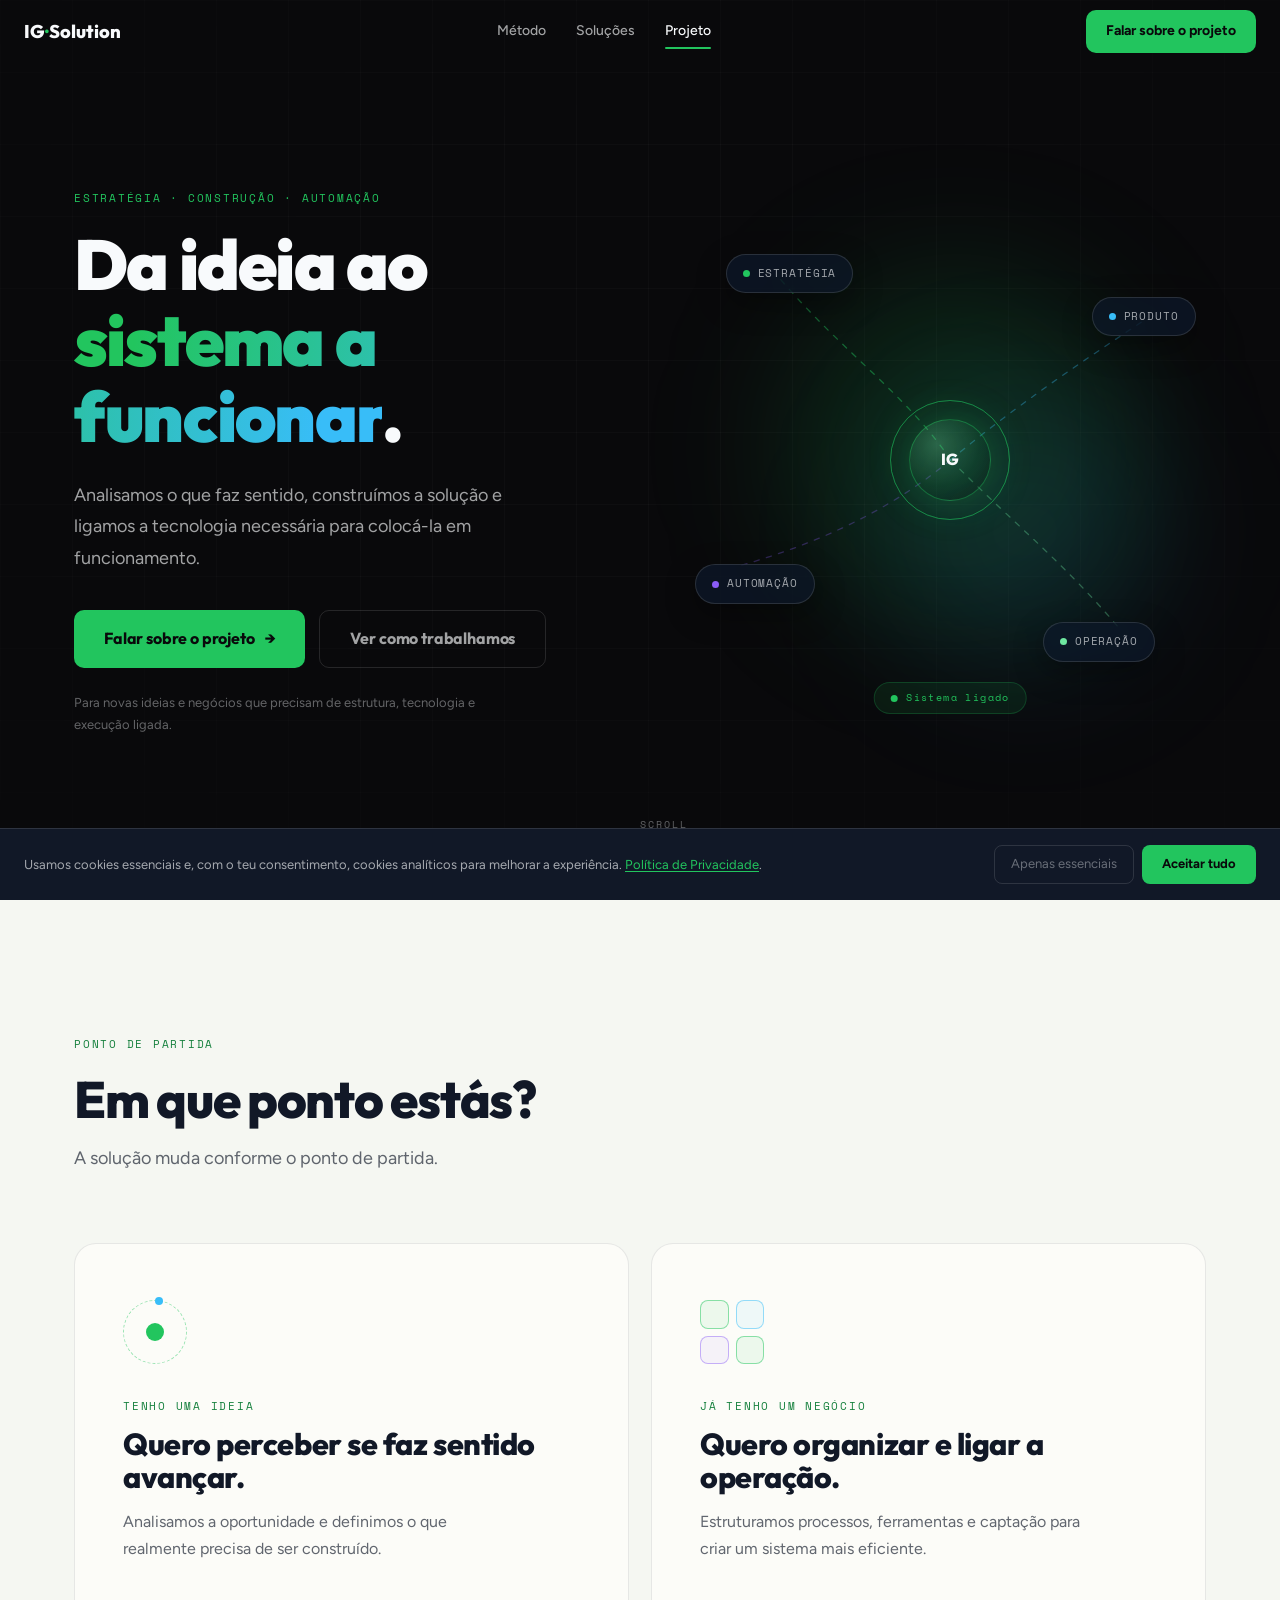
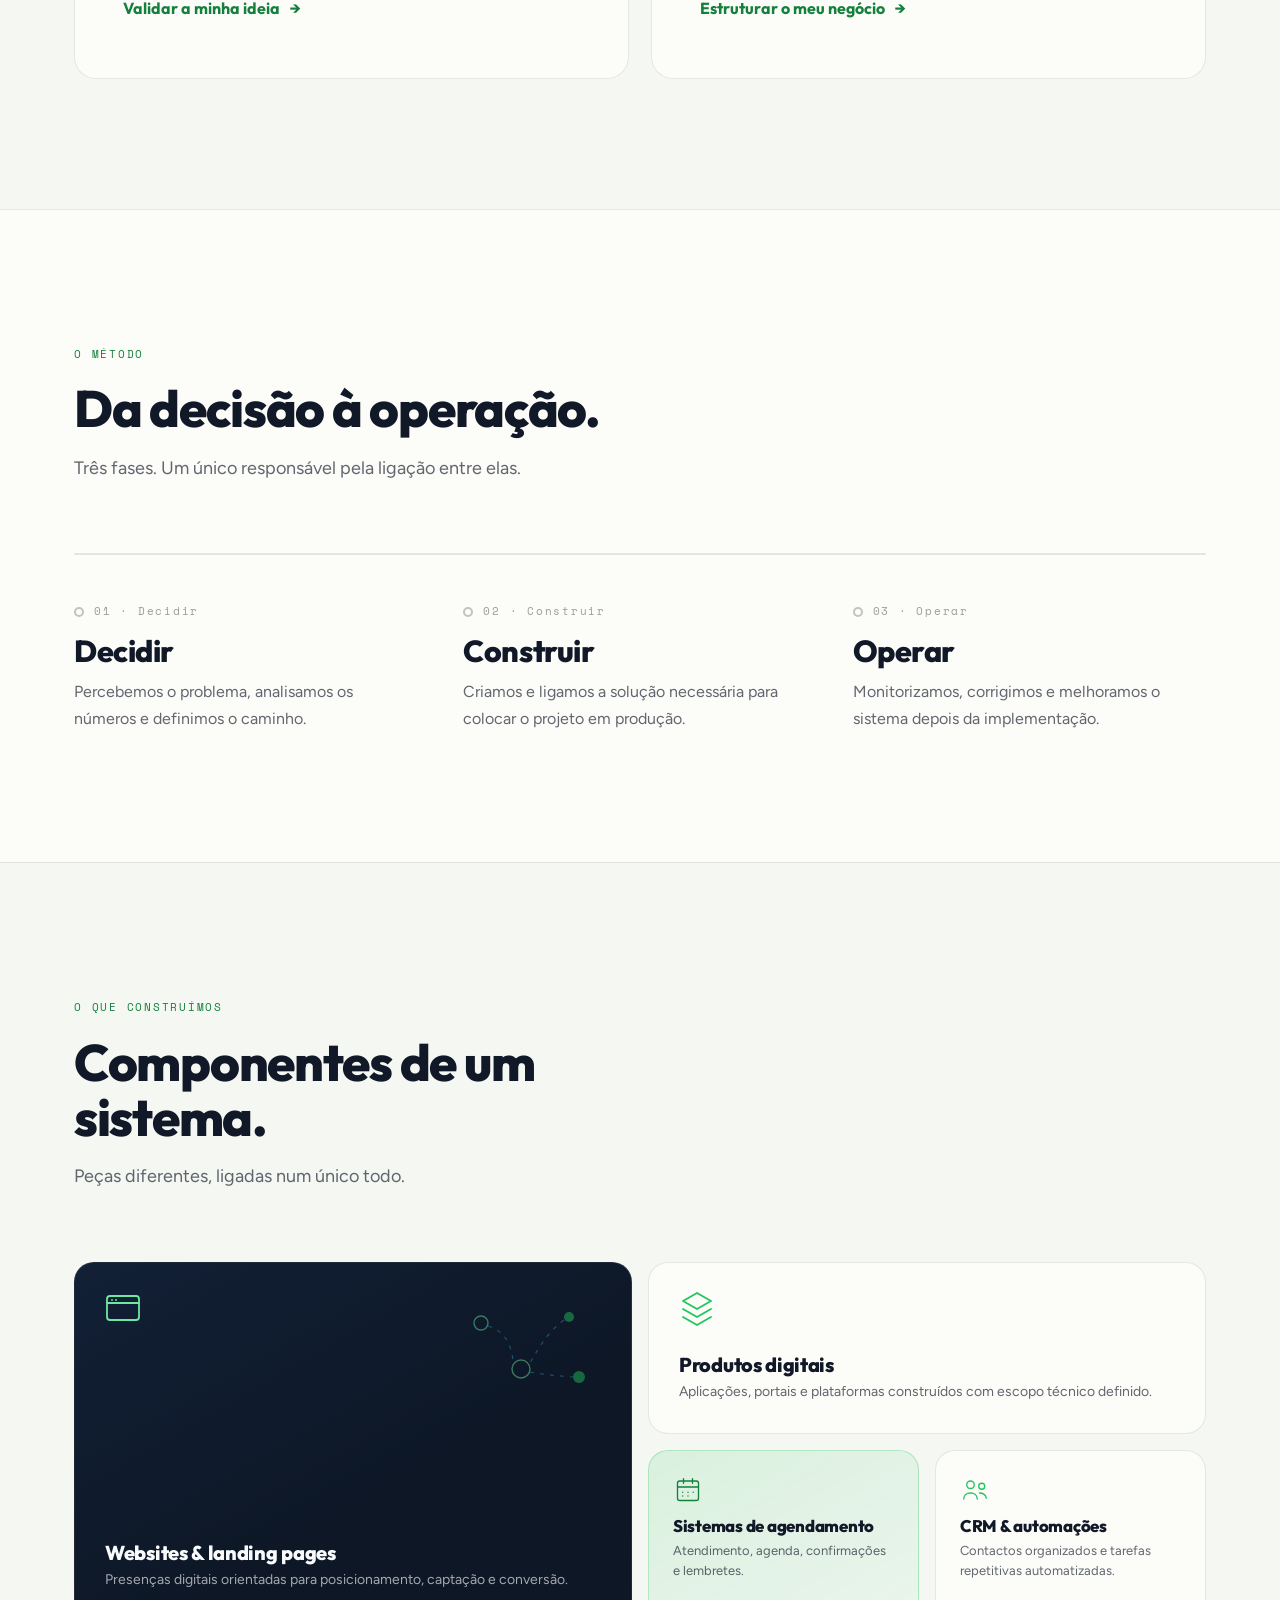
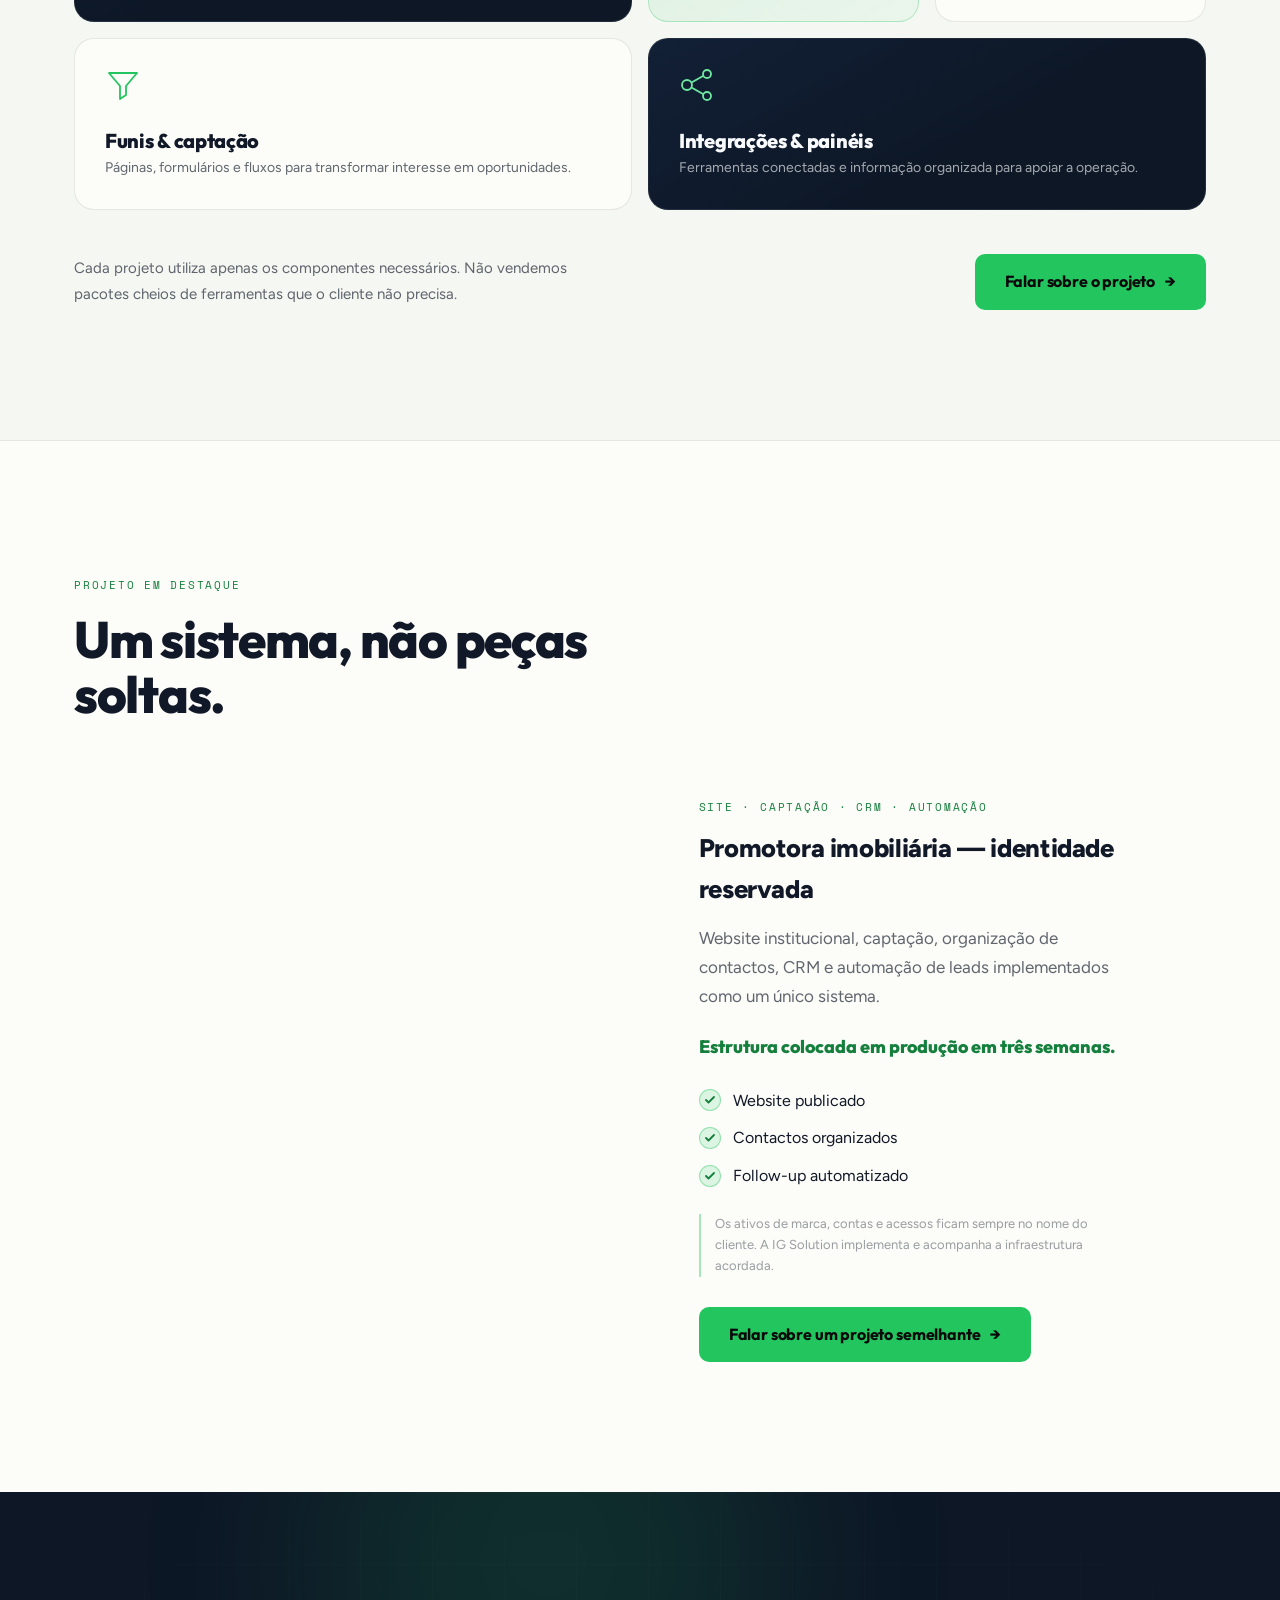
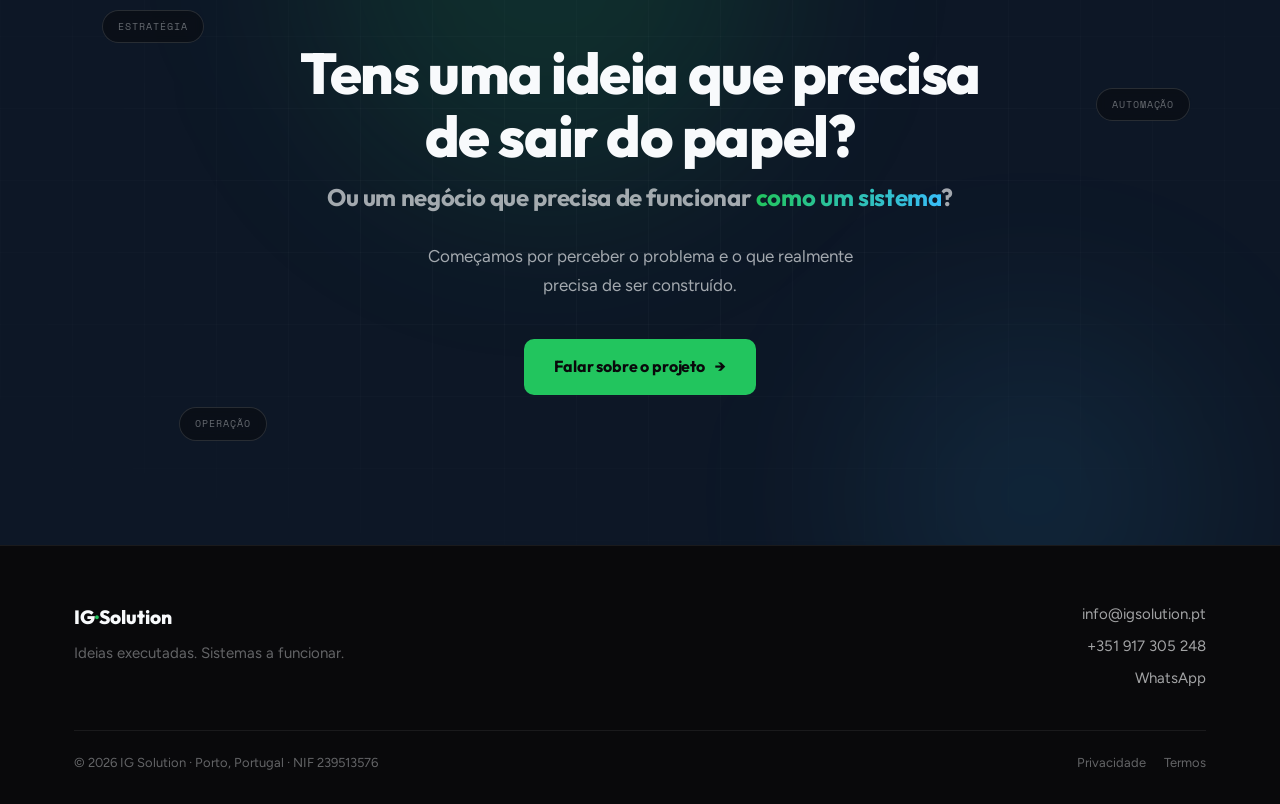
==== commit 0286e037: "Redesign da homepage: experiência curta, visual e com contraste - Alternância escuro/claro/navy entr" ====
--- a/index.html
+++ b/index.html
@@ -18,7 +18,6 @@
 <link rel="preload" as="style" href="https://fonts.googleapis.com/css2?family=Outfit:wght@700;800;900&family=Figtree:wght@400;500;600&family=Space+Mono:wght@400&display=swap" onload="this.onload=null;this.rel='stylesheet'"/>
 <noscript><link rel="stylesheet" href="https://fonts.googleapis.com/css2?family=Outfit:wght@700;800;900&family=Figtree:wght@400;500;600&family=Space+Mono:wght@400&display=swap"/></noscript>
 <script type="application/ld+json">{"@context":"https://schema.org","@type":"LocalBusiness","name":"IG Solution","description":"Estúdio de execução digital. Analisamos, construímos e operamos sistemas digitais para transformar ideias e negócios em operações reais.","url":"https://igsolutionmkt-lang.github.io","telephone":"+351917305248","email":"info@igsolution.pt","address":{"@type":"PostalAddress","addressLocality":"Porto","addressCountry":"PT"},"openingHours":"Mo-Fr 09:00-18:00"}</script>
-<script type="application/ld+json">{"@context":"https://schema.org","@type":"FAQPage","mainEntity":[{"@type":"Question","name":"Quanto tempo demora um projeto?","acceptedAnswer":{"@type":"Answer","text":"Os prazos dependem do escopo. Um diagnóstico pode demorar entre 7 e 15 dias úteis. Um sistema de lançamento pode demorar entre 3 e 5 semanas. Produtos digitais têm um prazo definido depois do diagnóstico e do escopo técnico."}},{"@type":"Question","name":"O que acontece se o diagnóstico recomendar não avançar?","acceptedAnswer":{"@type":"Answer","text":"Recebes a análise e a recomendação fundamentada. O objetivo do diagnóstico é apoiar uma decisão, não forçar a contratação de um projeto de construção."}},{"@type":"Question","name":"De quem são os ativos, contas e acessos?","acceptedAnswer":{"@type":"Answer","text":"Os ativos criados para o projeto ficam no nome do cliente sempre que a plataforma o permite. O cliente deve manter acesso às contas, domínios, dados e ferramentas utilizadas."}},{"@type":"Question","name":"Como funcionam os preços?","acceptedAnswer":{"@type":"Answer","text":"Cada projeto recebe uma proposta fechada com escopo, prazo, entregáveis, responsabilidades e condições definidos antes do início."}},{"@type":"Question","name":"Preciso de ter uma equipa técnica?","acceptedAnswer":{"@type":"Answer","text":"Não. A IG Solution define e implementa a estrutura técnica acordada. O cliente participa nas decisões do negócio, valida conteúdos e fornece as informações necessárias."}},{"@type":"Question","name":"Posso terminar a operação mensal?","acceptedAnswer":{"@type":"Answer","text":"Sim. A operação mensal pode ser terminada com 30 dias de aviso, respeitando as condições específicas da proposta e garantindo a passagem organizada dos acessos e processos."}},{"@type":"Question","name":"Todos os projetos incluem tudo o que aparece nas soluções?","acceptedAnswer":{"@type":"Answer","text":"Não. Cada projeto utiliza apenas os componentes necessários para o objetivo e o escopo definidos. Website, aplicação, agenda, CRM e automação são meios diferentes e não estão automaticamente incluídos em todos os projetos."}}]}</script>
 <style>
 /* ── RESET ── */
 *,*::before,*::after{box-sizing:border-box;margin:0;padding:0}
@@ -28,301 +27,330 @@
 button{cursor:pointer;border:none;background:none;font:inherit}
 ul{list-style:none}
 
-/* ── VARIABLES ── */
+/* ── TOKENS ── */
 :root{
-  --bg:#0B0B0D;--s1:#111116;--s2:#17171D;
-  --bd:rgba(255,255,255,.06);--bd2:rgba(255,255,255,.10);--bd3:rgba(255,255,255,.15);
-  --green:#22C55E;--green-dim:rgba(34,197,94,.08);--green-border:rgba(34,197,94,.20);
-  --t1:#F9F9FA;--t2:rgba(249,249,250,.62);--t3:rgba(249,249,250,.35);--t4:rgba(249,249,250,.18);
+  --bg:#09090B;--navy:#0D1726;
+  --green:#22C55E;--green-lum:#6EE7A0;--cyan:#38BDF8;--violet:#8B5CF6;
+  --light:#F5F7F2;--cream:#FCFCF8;--ink:#111827;
+  --t1:#F8FAFC;--t2:rgba(248,250,252,.64);--t3:rgba(248,250,252,.38);
+  --ink2:rgba(17,24,39,.66);--ink3:rgba(17,24,39,.42);
+  --bd:rgba(255,255,255,.07);--bd2:rgba(255,255,255,.12);
+  --bdl:rgba(17,24,39,.09);--bdl2:rgba(17,24,39,.16);
+  --green-dim:rgba(34,197,94,.09);--green-border:rgba(34,197,94,.22);
   --font-h:'Outfit',sans-serif;--font-b:'Figtree',sans-serif;--font-m:'Space Mono',monospace;
-  --r-lg:12px;--r-sm:8px;--r-xs:6px;
-  --sh:0 16px 48px rgba(0,0,0,.4);--sh-lg:0 32px 64px rgba(0,0,0,.5);
+  --r-lg:16px;--r-sm:10px;
+  --ease:cubic-bezier(.22,1,.36,1);
 }
 
 /* ── BASE ── */
-body{
-  font-family:var(--font-b);background:var(--bg);color:var(--t1);
-  font-size:16px;line-height:1.6;overflow-x:hidden;
-  background-image:
-    linear-gradient(rgba(255,255,255,.018) 1px,transparent 1px),
-    linear-gradient(90deg,rgba(255,255,255,.018) 1px,transparent 1px);
-  background-size:80px 80px;
-}
-.eyebrow{font-family:var(--font-m);font-size:11px;letter-spacing:.12em;text-transform:uppercase;color:var(--green);display:inline-block;margin-bottom:16px}
-h1,h2,h3{font-family:var(--font-h);line-height:1.15;color:var(--t1)}
-h1{font-size:clamp(2.1rem,4.8vw,3.5rem);font-weight:900;letter-spacing:-.025em}
-h2{font-size:clamp(1.7rem,3.2vw,2.6rem);font-weight:800;letter-spacing:-.02em}
-h3{font-size:1.05rem;font-weight:700}
-p{color:var(--t2);line-height:1.7}
-.container{max-width:1160px;margin:0 auto;padding:0 24px}
-section{padding:120px 0}
-@media(max-width:768px){section{padding:80px 0}}
-a:focus-visible,button:focus-visible{outline:2px solid var(--green);outline-offset:2px;border-radius:4px}
-
-/* ── SCROLL OFFSET ── */
-#problema,#metodo,#ponto-de-partida,#solucoes,#projetos,#para-quem,#sobre{scroll-margin-top:80px}
-
-/* ── REVEAL ── */
-.reveal{opacity:0;transform:translateY(22px);transition:opacity .55s ease,transform .55s ease}
+body{font-family:var(--font-b);background:var(--bg);color:var(--t1);font-size:16px;line-height:1.6;overflow-x:hidden}
+h1,h2,h3{font-family:var(--font-h);color:inherit;line-height:1.08;letter-spacing:-.025em}
+h1{font-size:clamp(2.5rem,6vw,4.4rem);font-weight:900}
+h2{font-size:clamp(2rem,4.4vw,3.2rem);font-weight:800}
+h3{font-size:1.35rem;font-weight:800;letter-spacing:-.015em}
+p{line-height:1.7}
+.container{max-width:1180px;margin:0 auto;padding:0 24px}
+.eyebrow{font-family:var(--font-m);font-size:11px;letter-spacing:.16em;text-transform:uppercase;display:inline-block;margin-bottom:18px}
+a:focus-visible,button:focus-visible{outline:2px solid var(--green);outline-offset:3px;border-radius:4px}
+#metodo,#solucoes,#projetos,#ponto-de-partida{scroll-margin-top:76px}
+
+/* Buttons */
+.btn{display:inline-flex;align-items:center;gap:10px;padding:15px 30px;border-radius:var(--r-sm);font-family:var(--font-h);font-size:1rem;font-weight:700;letter-spacing:-.01em;transition:transform .25s var(--ease),box-shadow .25s,background .2s;white-space:nowrap}
+.btn-green{background:var(--green);color:#09090B}
+.btn-green:hover{background:#1eb455;transform:translateY(-2px);box-shadow:0 12px 32px rgba(34,197,94,.3)}
+.btn-line{border:1px solid var(--bd2);color:var(--t2)}
+.btn-line:hover{border-color:rgba(255,255,255,.28);color:var(--t1);transform:translateY(-2px)}
+.btn .arr{transition:transform .25s var(--ease)}
+.btn:hover .arr{transform:translateX(4px)}
+@media(max-width:480px){.btn{white-space:normal;text-align:center;justify-content:center}}
+
+/* ── REVEAL (contrato JS: .reveal + .visible) ── */
+.reveal{opacity:0;transform:translateY(26px);transition:opacity .7s var(--ease),transform .7s var(--ease)}
 .reveal.visible{opacity:1;transform:none}
 .d1{transition-delay:.08s}.d2{transition-delay:.16s}.d3{transition-delay:.24s}.d4{transition-delay:.32s}
-@media(prefers-reduced-motion:reduce){
-  html{scroll-behavior:auto}
-  .reveal{opacity:1;transform:none;transition:none}
-  *,*::before,*::after{animation-duration:.01ms!important;animation-iteration-count:1!important;transition-duration:.01ms!important}
-}
 
 /* ── COOKIE ── */
-.cookie-banner{
-  position:fixed;bottom:0;left:0;right:0;z-index:9999;
-  background:var(--s2);border-top:1px solid var(--bd2);
-  padding:16px 24px;display:flex;align-items:center;gap:16px;flex-wrap:wrap;
-  transform:translateY(0);transition:transform .3s ease;
-}
+.cookie-banner{position:fixed;bottom:0;left:0;right:0;z-index:9999;background:#111827;border-top:1px solid var(--bd2);padding:16px 24px;display:flex;align-items:center;gap:16px;flex-wrap:wrap;transform:translateY(0);transition:transform .3s ease}
 .cookie-banner.hidden{transform:translateY(110%)}
 .cookie-text{flex:1;font-size:.8125rem;color:var(--t2);min-width:200px;line-height:1.5}
 .cookie-text a{color:var(--green);text-decoration:underline;text-underline-offset:2px}
 .cookie-btns{display:flex;gap:8px;flex-shrink:0}
-.btn-ca{padding:8px 20px;background:var(--green);color:#0B0B0D;border-radius:var(--r-sm);font-size:.8125rem;font-weight:700;transition:background .18s}
-.btn-ca:hover{background:#16a34a}
-.btn-cr{padding:8px 16px;border:1px solid var(--bd2);border-radius:var(--r-sm);font-size:.8125rem;color:var(--t3);transition:border-color .18s,color .18s}
-.btn-cr:hover{border-color:var(--bd3);color:var(--t2)}
+.btn-ca{padding:8px 20px;background:var(--green);color:#09090B;border-radius:8px;font-size:.8125rem;font-weight:700}
+.btn-cr{padding:8px 16px;border:1px solid var(--bd2);border-radius:8px;font-size:.8125rem;color:var(--t3)}
 
 /* ── NAV ── */
-.nav{
-  position:fixed;top:0;left:0;right:0;z-index:100;
-  padding:0 24px;height:64px;
-  display:flex;align-items:center;justify-content:space-between;gap:16px;
-  transition:background .3s,border-color .3s;border-bottom:1px solid transparent;
+.nav{position:fixed;top:0;left:0;right:0;z-index:100;padding:0 24px;height:64px;display:flex;align-items:center;justify-content:space-between;gap:16px;transition:background .3s,border-color .3s;border-bottom:1px solid transparent}
+.nav.scrolled{background:rgba(9,9,11,.88);backdrop-filter:blur(18px);-webkit-backdrop-filter:blur(18px);border-bottom-color:var(--bd)}
+.nav-logo{font-family:var(--font-h);font-weight:800;font-size:1.15rem;color:var(--t1);flex-shrink:0}
+.nav-logo span{color:var(--green)}
+.nav-links{display:flex;gap:30px;align-items:center}
+.nav-links a{font-size:.875rem;font-weight:500;color:var(--t2);transition:color .18s;position:relative;white-space:nowrap}
+.nav-links a::after{content:'';position:absolute;left:0;bottom:-6px;width:100%;height:2px;border-radius:2px;background:var(--green);transform:scaleX(0);transform-origin:left;transition:transform .3s var(--ease)}
+.nav-links a:hover{color:var(--t1)}
+.nav-links a.active{color:var(--t1)}
+.nav-links a.active::after{transform:scaleX(1)}
+.nav-cta{padding:10px 20px;background:var(--green);color:#09090B;border-radius:var(--r-sm);font-size:.875rem;font-weight:700;transition:background .18s,transform .18s;white-space:nowrap;flex-shrink:0}
+.nav-cta:hover{background:#1eb455;transform:translateY(-1px)}
+.hamburger{display:none;flex-direction:column;gap:5px;padding:6px}
+.hamburger span{display:block;width:22px;height:2px;background:var(--t1);border-radius:2px;transition:transform .2s,opacity .2s}
+.mobile-menu{display:none;position:fixed;top:64px;left:0;right:0;z-index:99;background:rgba(9,9,11,.97);backdrop-filter:blur(18px);border-bottom:1px solid var(--bd);padding:24px;flex-direction:column}
+.mobile-menu.open{display:flex}
+.mobile-menu>a{padding:15px 0;border-bottom:1px solid var(--bd);font-size:1.05rem;font-weight:500;color:var(--t2)}
+.mobile-ctas{margin-top:18px}
+.mobile-ctas .nav-cta{display:block;text-align:center;padding:14px}
+@media(max-width:860px){.nav-links{display:none}.nav .nav-cta{display:none}.hamburger{display:flex}}
+
+/* ══ 1. HERO ══ */
+.hero{min-height:100svh;display:flex;align-items:center;position:relative;overflow:hidden;padding:110px 0 90px;background:var(--bg)}
+.hero-bg{position:absolute;inset:0;pointer-events:none;background-image:linear-gradient(rgba(255,255,255,.022) 1px,transparent 1px),linear-gradient(90deg,rgba(255,255,255,.022) 1px,transparent 1px);background-size:72px 72px;mask-image:radial-gradient(ellipse 90% 80% at 50% 40%,#000 30%,transparent 100%);-webkit-mask-image:radial-gradient(ellipse 90% 80% at 50% 40%,#000 30%,transparent 100%)}
+.hero-grid{display:grid;grid-template-columns:1.05fr .95fr;gap:56px;align-items:center;position:relative;z-index:2}
+.hero .eyebrow{color:var(--green)}
+.h-line{display:block;overflow:hidden;padding-bottom:.08em;margin-bottom:-.08em}
+.h-line>span{display:block;transform:translateY(112%);animation:lineUp .9s var(--ease) forwards}
+.h-line:nth-of-type(2)>span{animation-delay:.14s}
+@keyframes lineUp{to{transform:translateY(0)}}
+.grad{background:linear-gradient(92deg,var(--green) 10%,var(--cyan) 90%);-webkit-background-clip:text;background-clip:text;color:transparent}
+.hero-sub{font-size:1.125rem;color:var(--t2);max-width:480px;margin:26px 0 36px;line-height:1.75}
+.hero-ctas{display:flex;gap:14px;flex-wrap:wrap;margin-bottom:24px}
+.hero-note{font-size:.8125rem;color:var(--t3);max-width:420px}
+.fade-up{opacity:0;transform:translateY(20px);animation:fadeUp .8s var(--ease) forwards}
+.fu1{animation-delay:.05s}.fu2{animation-delay:.3s}.fu3{animation-delay:.45s}.fu4{animation-delay:.6s}
+@keyframes fadeUp{to{opacity:1;transform:translateY(0)}}
+
+/* HERO — cena do sistema */
+.scene{position:relative;height:480px;animation:fadeUp 1s .35s var(--ease) forwards;opacity:0}
+.scene-glow{position:absolute;border-radius:50%;filter:blur(70px);pointer-events:none}
+.glow-green{width:340px;height:340px;background:rgba(34,197,94,.16);top:12%;left:18%;animation:glowDrift 11s ease-in-out infinite}
+.glow-cyan{width:280px;height:280px;background:rgba(56,189,248,.10);bottom:6%;right:8%;animation:glowDrift 13s ease-in-out infinite reverse}
+@keyframes glowDrift{0%,100%{transform:translate(0,0) scale(1)}50%{transform:translate(24px,-18px) scale(1.08)}}
+.scene-lines{position:absolute;inset:0;width:100%;height:100%}
+.scene-lines path{fill:none;stroke-width:1.2;stroke-linecap:round;stroke-dasharray:5 7;animation:lineFlow 3.4s linear infinite}
+.sl-g{stroke:rgba(34,197,94,.45)}
+.sl-c{stroke:rgba(56,189,248,.35);animation-delay:.9s}
+.sl-v{stroke:rgba(139,92,246,.30);animation-delay:1.6s}
+.sl-l{stroke:rgba(110,231,160,.35);animation-delay:2.3s}
+@keyframes lineFlow{to{stroke-dashoffset:-48}}
+.scene-core{position:absolute;top:50%;left:50%;transform:translate(-50%,-50%);width:120px;height:120px;display:flex;align-items:center;justify-content:center}
+.core-ring{position:absolute;inset:0;border-radius:50%;border:1px solid rgba(34,197,94,.35);animation:ringPulse 3s ease-out infinite}
+.core-ring.r2{animation-delay:1.5s}
+@keyframes ringPulse{0%{transform:scale(.75);opacity:.9}100%{transform:scale(1.5);opacity:0}}
+.core-disc{width:82px;height:82px;border-radius:50%;background:radial-gradient(circle at 34% 30%,rgba(110,231,160,.30),rgba(34,197,94,.10) 55%,rgba(9,9,11,.4));border:1px solid rgba(34,197,94,.4);display:flex;align-items:center;justify-content:center;font-family:var(--font-h);font-weight:800;font-size:1rem;color:var(--t1);box-shadow:0 0 42px rgba(34,197,94,.28)}
+.mod{position:absolute;display:flex;align-items:center;gap:8px;padding:10px 16px;background:rgba(13,23,38,.82);border:1px solid var(--bd2);border-radius:100px;font-family:var(--font-m);font-size:11px;letter-spacing:.08em;text-transform:uppercase;color:var(--t2);backdrop-filter:blur(6px);box-shadow:0 10px 30px rgba(0,0,0,.35)}
+.mod i{width:7px;height:7px;border-radius:50%;flex-shrink:0}
+.m1{top:7%;left:6%;animation:modFloat 7s ease-in-out infinite}
+.m1 i{background:var(--green)}
+.m2{top:16%;right:2%;animation:modFloat 8s .8s ease-in-out infinite}
+.m2 i{background:var(--cyan)}
+.m3{bottom:20%;left:0;animation:modFloat 9s .4s ease-in-out infinite}
+.m3 i{background:var(--violet)}
+.m4{bottom:8%;right:10%;animation:modFloat 7.5s 1.2s ease-in-out infinite}
+.m4 i{background:var(--green-lum)}
+@keyframes modFloat{0%,100%{transform:translateY(0)}50%{transform:translateY(-12px)}}
+.scene-status{position:absolute;bottom:-14px;left:50%;transform:translateX(-50%);display:inline-flex;align-items:center;gap:8px;padding:7px 16px;background:var(--green-dim);border:1px solid var(--green-border);border-radius:100px;font-family:var(--font-m);font-size:10px;letter-spacing:.14em;color:var(--green);white-space:nowrap}
+.scene-status i{width:7px;height:7px;border-radius:50%;background:var(--green);animation:blink 1.8s ease-in-out infinite}
+@keyframes blink{0%,100%{opacity:1}50%{opacity:.35}}
+.scroll-hint{position:absolute;bottom:26px;left:50%;transform:translateX(-50%);display:flex;flex-direction:column;align-items:center;gap:8px;color:var(--t3);font-family:var(--font-m);font-size:9.5px;letter-spacing:.2em;text-transform:uppercase;z-index:2;animation:fadeUp 1s 1.1s var(--ease) forwards;opacity:0}
+.scroll-hint::after{content:'';width:1px;height:34px;background:linear-gradient(to bottom,var(--green),transparent);animation:hintDrop 1.8s ease-in-out infinite}
+@keyframes hintDrop{0%{transform:scaleY(0);transform-origin:top}45%{transform:scaleY(1);transform-origin:top}55%{transform:scaleY(1);transform-origin:bottom}100%{transform:scaleY(0);transform-origin:bottom}}
+@media(max-width:960px){.hero-grid{grid-template-columns:1fr;gap:40px}.scene{height:360px;max-width:480px;margin:0 auto;width:100%}}
+@media(max-width:480px){.scene{height:320px}.m3{bottom:24%}}
+
+/* ══ 2. PONTO DE PARTIDA — CLARO ══ */
+.s-start{background:#F5F7F2;color:var(--ink);padding:130px 0;position:relative}
+.s-start .eyebrow{color:#15803D}
+.s-start .sec-sub{color:var(--ink2)}
+.sec-head{max-width:640px;margin-bottom:70px}
+.sec-head h2{margin-bottom:16px}
+.sec-sub{font-size:1.125rem}
+.start-grid{display:grid;grid-template-columns:1fr 1fr;gap:22px}
+.start-card{position:relative;background:#FCFCF8;border:1px solid var(--bdl);border-radius:22px;padding:56px 48px;overflow:hidden;transition:transform .35s var(--ease),box-shadow .35s,border-color .35s}
+.start-card::before{content:'';position:absolute;inset:0;background:linear-gradient(135deg,rgba(34,197,94,.05),transparent 45%);opacity:0;transition:opacity .35s}
+.start-card:hover{transform:translateY(-6px);box-shadow:0 30px 60px rgba(17,24,39,.10);border-color:var(--green-border)}
+.start-card:hover::before{opacity:1}
+.start-art{width:64px;height:64px;margin-bottom:28px;position:relative}
+.art-idea .a-core{position:absolute;top:50%;left:50%;width:18px;height:18px;border-radius:50%;background:var(--green);transform:translate(-50%,-50%);box-shadow:0 0 0 0 rgba(34,197,94,.35);animation:artPulse 2.6s ease-out infinite}
+@keyframes artPulse{0%{box-shadow:0 0 0 0 rgba(34,197,94,.35)}70%{box-shadow:0 0 0 22px rgba(34,197,94,0)}100%{box-shadow:0 0 0 0 rgba(34,197,94,0)}}
+.art-idea .a-orbit{position:absolute;inset:0;border:1.5px dashed rgba(34,197,94,.45);border-radius:50%;animation:orbitSpin 14s linear infinite}
+.art-idea .a-orbit::after{content:'';position:absolute;top:-4px;left:50%;width:8px;height:8px;border-radius:50%;background:var(--cyan)}
+@keyframes orbitSpin{to{transform:rotate(360deg)}}
+.art-biz{display:grid;grid-template-columns:1fr 1fr;gap:7px}
+.art-biz b{display:block;width:100%;aspect-ratio:1;border-radius:8px;border:1.5px solid rgba(34,197,94,.5);background:rgba(34,197,94,.07)}
+.art-biz b:nth-child(1){animation:cellOn 3.2s ease-in-out infinite}
+.art-biz b:nth-child(2){animation:cellOn 3.2s .4s ease-in-out infinite;border-color:rgba(56,189,248,.5);background:rgba(56,189,248,.07)}
+.art-biz b:nth-child(3){animation:cellOn 3.2s .8s ease-in-out infinite;border-color:rgba(139,92,246,.45);background:rgba(139,92,246,.06)}
+.art-biz b:nth-child(4){animation:cellOn 3.2s 1.2s ease-in-out infinite}
+@keyframes cellOn{0%,100%{opacity:.55}50%{opacity:1;transform:scale(1.05)}}
+.start-card .eyebrow{margin-bottom:12px}
+.start-card h3{font-size:clamp(1.5rem,2.4vw,1.9rem);margin-bottom:14px;color:var(--ink)}
+.start-card p{color:var(--ink2);font-size:1rem;margin-bottom:34px;max-width:400px}
+.card-cta{display:inline-flex;align-items:center;gap:10px;font-family:var(--font-h);font-weight:700;font-size:1rem;color:#15803D}
+.card-cta .arr{transition:transform .3s var(--ease)}
+.start-card:hover .card-cta .arr{transform:translateX(6px)}
+@media(max-width:860px){.s-start{padding:90px 0}.start-grid{grid-template-columns:1fr}.start-card{padding:40px 30px}}
+
+/* ══ 3. MÉTODO — CLARO INTERATIVO ══ */
+.s-met{background:#FCFCF8;color:var(--ink);padding:130px 0;border-top:1px solid var(--bdl)}
+.s-met .eyebrow{color:#15803D}
+.s-met .sec-sub{color:var(--ink2)}
+.met-track{position:relative;height:2px;background:rgba(17,24,39,.10);border-radius:2px;margin:64px 0 44px}
+.met-fill{position:absolute;inset:0;border-radius:2px;background:linear-gradient(90deg,var(--green),var(--cyan));transform:scaleX(var(--p,0));transform-origin:left;transition:transform .15s linear}
+.met-grid{display:grid;grid-template-columns:1fr 1fr 1fr;gap:36px}
+.met-phase{opacity:.45;transition:opacity .5s var(--ease),transform .5s var(--ease);transform:translateY(8px)}
+.met-phase.on{opacity:1;transform:none}
+.met-num{font-family:var(--font-m);font-size:11px;letter-spacing:.16em;color:var(--ink3);display:inline-flex;align-items:center;gap:10px;margin-bottom:14px;transition:color .4s}
+.met-num::before{content:'';width:10px;height:10px;border-radius:50%;border:2px solid rgba(17,24,39,.25);transition:background .4s,border-color .4s,box-shadow .4s}
+.met-phase.on .met-num{color:#15803D}
+.met-phase.on .met-num::before{background:var(--green);border-color:var(--green);box-shadow:0 0 0 5px rgba(34,197,94,.15)}
+.met-phase h3{font-size:1.9rem;margin-bottom:10px;color:var(--ink)}
+.met-phase p{color:var(--ink2);font-size:1rem;max-width:320px}
+@media(max-width:860px){
+  .s-met{padding:90px 0}
+  .met-track{position:absolute;left:29px;top:0;bottom:0;width:2px;height:auto;margin:0}
+  .met-fill{transform:scaleY(var(--p,0));transform-origin:top}
+  .met-wrap{position:relative;padding-left:0;margin-top:56px}
+  .met-grid{grid-template-columns:1fr;gap:44px;padding-left:64px}
 }
-.nav.scrolled{background:rgba(11,11,13,.9);backdrop-filter:blur(16px);-webkit-backdrop-filter:blur(16px);border-bottom-color:var(--bd)}
-.nav-logo{font-family:var(--font-h);font-weight:800;font-size:1.15rem;letter-spacing:-.01em;color:var(--t1);flex-shrink:0}
-.nav-logo span{color:var(--green)}
-.nav-links{display:flex;gap:28px;align-items:center}
-.nav-links a{font-size:.875rem;font-weight:500;color:var(--t2);transition:color .18s;white-space:nowrap}
-.nav-links a:hover{color:var(--t1)}
-.nav-right{display:flex;gap:10px;align-items:center;flex-shrink:0}
-.btn-ghost{padding:8px 14px;border:1px solid var(--bd2);border-radius:var(--r-sm);font-size:.8125rem;font-weight:500;color:var(--t2);transition:border-color .18s,color .18s;font-family:var(--font-m);letter-spacing:.02em;white-space:nowrap}
-.btn-ghost:hover{border-color:var(--bd3);color:var(--t1)}
-.btn-primary{padding:9px 18px;background:var(--green);color:#0B0B0D;border-radius:var(--r-sm);font-size:.875rem;font-weight:700;transition:background .18s,transform .18s;white-space:nowrap}
-.btn-primary:hover{background:#16a34a;transform:translateY(-1px)}
-.btn-primary-lg{padding:14px 28px;background:var(--green);color:#0B0B0D;border-radius:var(--r-sm);font-size:1rem;font-weight:700;transition:background .18s,transform .18s,box-shadow .18s;display:inline-flex;align-items:center;gap:8px}
-.btn-primary-lg:hover{background:#16a34a;transform:translateY(-2px);box-shadow:0 8px 24px rgba(34,197,94,.25)}
-.btn-secondary-lg{padding:14px 28px;border:1px solid var(--bd2);border-radius:var(--r-sm);font-size:1rem;font-weight:500;color:var(--t2);transition:border-color .18s,color .18s;display:inline-flex;align-items:center;gap:8px}
-.btn-secondary-lg:hover{border-color:var(--bd3);color:var(--t1)}
-.hamburger{display:none;flex-direction:column;gap:5px;cursor:pointer;padding:4px}
-.hamburger span{display:block;width:22px;height:2px;background:var(--t1);border-radius:2px;transition:transform .2s,opacity .2s}
-.mobile-menu{display:none;position:fixed;top:64px;left:0;right:0;z-index:99;background:rgba(11,11,13,.97);backdrop-filter:blur(16px);border-bottom:1px solid var(--bd);padding:24px;flex-direction:column}
-.mobile-menu.open{display:flex}
-.mobile-menu>a{padding:14px 0;border-bottom:1px solid var(--bd);font-size:1rem;font-weight:500;color:var(--t2);display:block}
-.mobile-ctas{display:flex;flex-direction:column;gap:10px;margin-top:16px}
-@media(max-width:960px){.nav-links,.nav-right .btn-ghost{display:none}.hamburger{display:flex}}
-@media(max-width:480px){.nav-right .btn-primary{display:none}}
-
-/* ── HERO ── */
-.hero{min-height:100vh;display:flex;align-items:center;padding:120px 0 80px;position:relative;overflow:hidden}
-.hero::before{content:'';position:absolute;inset:0;background:radial-gradient(ellipse 55% 50% at 68% 48%,rgba(34,197,94,.045) 0%,transparent 65%);pointer-events:none}
-.hero-grid{display:grid;grid-template-columns:1.05fr 1fr;gap:72px;align-items:center;position:relative;z-index:1}
-.hero-badge{display:inline-flex;align-items:center;gap:8px;padding:6px 14px;background:var(--green-dim);border:1px solid var(--green-border);border-radius:100px;font-family:var(--font-m);font-size:11px;letter-spacing:.08em;color:var(--green);margin-bottom:28px;text-transform:uppercase}
-.badge-dot{width:7px;height:7px;background:var(--green);border-radius:50%;animation:blink 2s ease-in-out infinite}
-@keyframes blink{0%,100%{opacity:1;transform:scale(1)}50%{opacity:.4;transform:scale(.8)}}
-.hero-h1{margin-bottom:20px;line-height:1.12}
-.hero-sub{font-size:1.075rem;color:var(--t2);max-width:520px;margin-bottom:36px;line-height:1.75}
-.hero-ctas{display:flex;gap:12px;flex-wrap:wrap;margin-bottom:22px}
-.hero-note{font-size:.8125rem;color:var(--t3);max-width:440px;line-height:1.6}
-@media(max-width:1060px){.hero-grid{gap:44px}}
-@media(max-width:860px){.hero{padding:110px 0 60px;min-height:0}.hero-grid{grid-template-columns:1fr;gap:48px}}
-
-/* HERO — DIAGRAMA DO SISTEMA */
-.sys-card{background:var(--s1);border:1px solid rgba(255,255,255,.08);border-radius:var(--r-lg);overflow:hidden;box-shadow:var(--sh-lg),0 0 0 1px rgba(255,255,255,.04);max-width:420px;margin-left:auto}
-@media(max-width:860px){.sys-card{margin:0 auto;max-width:400px}}
-.sys-bar{display:flex;align-items:center;justify-content:space-between;gap:10px;padding:12px 16px;border-bottom:1px solid var(--bd);background:var(--s2)}
-.sys-bar-label{font-family:var(--font-m);font-size:9.5px;color:var(--t3);letter-spacing:.08em;text-transform:uppercase}
-.sys-status{display:inline-flex;align-items:center;gap:7px;font-family:var(--font-m);font-size:9.5px;letter-spacing:.1em;color:var(--green);background:var(--green-dim);border:1px solid var(--green-border);border-radius:100px;padding:4px 11px;text-transform:uppercase}
-.sys-status-dot{width:6px;height:6px;border-radius:50%;background:var(--green);animation:blink 1.6s ease-in-out infinite}
-.sys-body{padding:18px 22px 22px}
-.sys-node{display:flex;align-items:center;gap:12px;background:var(--s2);border:1px solid var(--bd);border-radius:var(--r-sm);padding:11px 14px;transition:border-color .18s}
-.sys-node:hover{border-color:var(--green-border)}
-.sys-node-num{font-family:var(--font-m);font-size:8.5px;color:var(--t4);letter-spacing:.08em;flex-shrink:0}
-.sys-node-name{font-family:var(--font-h);font-size:.9375rem;font-weight:700;color:var(--t1);line-height:1.2}
-.sys-node-desc{font-size:.6875rem;color:var(--t3);line-height:1.4}
-.sys-node-ok{margin-left:auto;width:16px;height:16px;border-radius:50%;background:var(--green-dim);border:1px solid var(--green-border);display:flex;align-items:center;justify-content:center;flex-shrink:0}
-.sys-node-ok::after{content:'✓';font-size:8px;color:var(--green);font-weight:700}
-.sys-link{width:1px;height:22px;margin:0 auto;position:relative;background:linear-gradient(to bottom,var(--green-border),var(--green-border))}
-.sys-link::after{content:'';position:absolute;left:50%;top:0;width:5px;height:5px;border-radius:50%;background:var(--green);transform:translateX(-50%);box-shadow:0 0 6px rgba(34,197,94,.6);animation:sysFlow 1.8s linear infinite}
-@keyframes sysFlow{0%{top:-2px;opacity:0}15%{opacity:1}85%{opacity:1}100%{top:20px;opacity:0}}
-.sys-link.l2::after{animation-delay:.35s}
-.sys-link.l3::after{animation-delay:.7s}
-.sys-link.l4::after{animation-delay:1.05s}
-@media(prefers-reduced-motion:reduce){.sys-link::after{animation:none;top:8px;opacity:1}.sys-status-dot,.badge-dot{animation:none}}
-
-/* ── SECÇÃO HEADERS ── */
-.sec-hdr{text-align:center;margin-bottom:64px}
-.sec-hdr h2{margin-bottom:14px}
-.sec-hdr p{font-size:1.0625rem;max-width:560px;margin:0 auto}
-
-/* ── PROBLEMA ── */
-.prob-text{max-width:680px;margin:0 auto 48px;text-align:center}
-.prob-text p{margin-bottom:14px}
-.prob-text .prob-punch{color:var(--t1);font-weight:600;font-size:1.0625rem}
-.prob-grid{display:grid;grid-template-columns:1fr 1fr;gap:14px}
-.prob-card{border-radius:var(--r-lg);padding:28px;border:1px solid var(--bd)}
-.prob-card.dispersas{background:var(--s1)}
-.prob-card.ligado{background:linear-gradient(135deg,rgba(34,197,94,.05) 0%,var(--s1) 60%);border-color:var(--green-border)}
-.prob-card-title{font-family:var(--font-m);font-size:10px;letter-spacing:.12em;text-transform:uppercase;margin-bottom:20px}
-.prob-card.dispersas .prob-card-title{color:var(--t3)}
-.prob-card.ligado .prob-card-title{color:var(--green)}
-.prob-chips{display:flex;flex-wrap:wrap;gap:10px;margin-bottom:18px;min-height:76px;align-content:flex-start}
-.prob-chip{font-size:.8125rem;padding:7px 14px;border-radius:100px}
-.dispersas .prob-chip{border:1px dashed var(--bd2);color:var(--t3)}
-.dispersas .prob-chip:nth-child(2){margin-left:18px}
-.dispersas .prob-chip:nth-child(4){margin-left:30px}
-.ligado .prob-chips{gap:0;align-items:center;flex-wrap:wrap;row-gap:10px}
-.ligado .prob-chip{border:1px solid var(--green-border);background:var(--green-dim);color:var(--t1)}
-.prob-conn{width:16px;height:1px;background:var(--green-border);flex-shrink:0}
-.prob-card-note{font-size:.8125rem;color:var(--t3);line-height:1.6}
-.ligado .prob-card-note{color:var(--t2)}
-@media(max-width:768px){.prob-grid{grid-template-columns:1fr}}
-
-/* ── MÉTODO ── */
-.met-grid{display:grid;grid-template-columns:1fr 1fr 1fr;gap:14px;position:relative}
-.met-grid::before{content:'';position:absolute;top:34px;left:8%;right:8%;height:1px;background:var(--bd2);z-index:0}
-.met-card{background:var(--s1);border:1px solid var(--bd);border-radius:var(--r-lg);padding:30px 26px;position:relative;z-index:1;transition:border-color .18s,box-shadow .18s}
-.met-card:hover{border-color:var(--bd2);box-shadow:var(--sh)}
-.met-phase{display:inline-flex;align-items:center;gap:8px;font-family:var(--font-m);font-size:10px;letter-spacing:.14em;text-transform:uppercase;color:var(--green);background:var(--green-dim);border:1px solid var(--green-border);border-radius:100px;padding:6px 14px;margin-bottom:22px}
-.met-sub{margin-bottom:20px}
-.met-sub:last-child{margin-bottom:0}
-.met-sub h3{font-size:.9875rem;margin-bottom:4px}
-.met-sub-lead{font-size:.8125rem;color:var(--t3);margin-bottom:8px}
-.met-list{display:flex;flex-direction:column;gap:6px}
-.met-list li{display:flex;align-items:flex-start;gap:8px;font-size:.8125rem;color:var(--t2);line-height:1.5}
-.met-list li::before{content:'';width:4px;height:4px;border-radius:50%;background:var(--green);flex-shrink:0;margin-top:8px}
-.met-note{margin-top:28px;background:var(--green-dim);border:1px solid var(--green-border);border-radius:var(--r-lg);padding:20px 26px;text-align:center}
-.met-note p{margin:0;font-size:.9375rem;color:var(--t2)}
-.met-note strong{color:var(--t1)}
-@media(max-width:900px){.met-grid{grid-template-columns:1fr}.met-grid::before{display:none}}
-
-/* ── PONTO DE PARTIDA ── */
-.start-grid{display:grid;grid-template-columns:1fr 1fr;gap:14px}
-.start-card{background:var(--s1);border:1px solid var(--bd);border-radius:var(--r-lg);padding:36px 32px;display:flex;flex-direction:column;transition:border-color .18s,box-shadow .18s}
-.start-card:hover{border-color:var(--green-border);box-shadow:var(--sh)}
-.start-card h3{font-size:1.35rem;font-weight:800;margin-bottom:12px}
-.start-card p{font-size:.9375rem;margin-bottom:26px}
-.start-card .btn-primary-lg{margin-top:auto;align-self:flex-start}
-@media(max-width:768px){.start-grid{grid-template-columns:1fr}}
-
-/* ── SOLUÇÕES ── */
-.sol-grid{display:grid;grid-template-columns:1fr 1fr;gap:14px}
-.sol-card{background:var(--s1);border:1px solid var(--bd);border-radius:var(--r-lg);padding:30px;display:flex;flex-direction:column;transition:border-color .18s,box-shadow .18s}
-.sol-card:hover{border-color:var(--bd2);box-shadow:var(--sh)}
-.sol-card.operar{grid-column:1/-1}
-.sol-head{display:flex;align-items:center;justify-content:space-between;gap:12px;margin-bottom:16px}
-.sol-phase{font-family:var(--font-m);font-size:8.5px;letter-spacing:.12em;text-transform:uppercase;background:var(--green-dim);border:1px solid var(--green-border);color:var(--green);padding:4px 11px;border-radius:100px;white-space:nowrap}
-.sol-prazo{font-family:var(--font-m);font-size:9.5px;color:var(--t3);letter-spacing:.06em;white-space:nowrap}
-.sol-card h3{font-size:1.2rem;font-weight:800;margin-bottom:8px}
-.sol-desc{font-size:.875rem;color:var(--t2);margin-bottom:18px;line-height:1.65}
-.sol-inc-lbl{font-family:var(--font-m);font-size:8.5px;letter-spacing:.1em;text-transform:uppercase;color:var(--t3);margin-bottom:9px}
-.sol-feats{display:flex;flex-wrap:wrap;gap:6px;margin-bottom:18px}
-.sol-feat{font-size:.75rem;color:var(--t2);border:1px solid var(--bd2);border-radius:100px;padding:4px 11px}
-.sol-out{display:flex;flex-wrap:wrap;gap:6px;margin-bottom:18px}
-.sol-out span{font-size:.75rem;color:var(--t3);border:1px dashed var(--bd2);border-radius:100px;padding:4px 11px}
-.sol-note{font-size:.75rem;color:var(--t3);line-height:1.55;border-left:2px solid var(--green-border);padding-left:11px;margin-bottom:18px}
-.sol-card .btn-cta{margin-top:auto;align-self:flex-start;display:inline-flex;align-items:center;gap:7px;font-size:.875rem;font-weight:700;color:var(--green);transition:gap .18s}
-.sol-card .btn-cta:hover{gap:11px}
-@media(max-width:768px){.sol-grid{grid-template-columns:1fr}.sol-card.operar{grid-column:auto}}
-
-/* ── PROJETOS ── */
-.proj-grid{display:grid;grid-template-columns:1fr 1fr 1fr;gap:14px}
-.proj-card{background:var(--s1);border:1px solid var(--bd);border-radius:var(--r-lg);padding:30px;display:flex;flex-direction:column;transition:border-color .18s,box-shadow .18s}
-.proj-card:hover{border-color:var(--bd2);box-shadow:var(--sh)}
-.proj-cat{font-family:var(--font-m);font-size:8.5px;letter-spacing:.12em;text-transform:uppercase;color:var(--t3);margin-bottom:12px}
-.proj-card h3{font-size:1.05rem;font-weight:800;margin-bottom:12px;line-height:1.35}
-.proj-metric{font-family:var(--font-h);font-size:1.15rem;font-weight:800;color:var(--green);line-height:1.4;margin-bottom:10px}
-.proj-desc{font-size:.875rem;color:var(--t2);line-height:1.65}
-.proj-note{font-size:.75rem;color:var(--t3);line-height:1.55;margin-top:14px;border-top:1px solid var(--bd);padding-top:12px}
-.proj-foot{text-align:center;font-size:.8125rem;color:var(--t4);margin-top:28px;font-style:italic}
-@media(max-width:900px){.proj-grid{grid-template-columns:1fr}}
-
-/* ── PARA QUEM ── */
-.fit-intro{max-width:680px;margin:0 auto 48px;text-align:center}
-.fit-intro p{margin-bottom:12px}
-.fit-intro strong{color:var(--t1)}
-.fit-grid{display:grid;grid-template-columns:1fr 1fr;gap:14px}
-.fit-card{background:var(--s1);border:1px solid var(--bd);border-radius:var(--r-lg);padding:30px}
-.fit-card.yes{border-color:var(--green-border)}
-.fit-title{font-family:var(--font-m);font-size:10px;letter-spacing:.12em;text-transform:uppercase;margin-bottom:20px}
-.fit-card.yes .fit-title{color:var(--green)}
-.fit-card.no .fit-title{color:var(--t3)}
-.fit-list{display:flex;flex-direction:column;gap:10px}
-.fit-list li{display:flex;align-items:flex-start;gap:10px;font-size:.9375rem;color:var(--t2);line-height:1.5}
-.fit-card.yes .fit-list li::before{content:'✓';color:var(--green);font-weight:700;font-size:.8125rem;flex-shrink:0;margin-top:2px}
-.fit-card.no .fit-list li{color:var(--t3)}
-.fit-card.no .fit-list li::before{content:'—';color:var(--t4);flex-shrink:0}
-@media(max-width:768px){.fit-grid{grid-template-columns:1fr}}
-
-/* ── SOBRE ── */
-.sobre-block{max-width:720px;margin:0 auto 100px}
-.sobre-block h2{margin-bottom:22px}
-.sobre-block p{margin-bottom:14px;font-size:1rem}
-.sobre-block strong{color:var(--t1)}
-@media(max-width:768px){.sobre-block{margin-bottom:64px}}
-
-/* ── FAQ ── */
-.faq-block{margin-bottom:100px}
-@media(max-width:768px){.faq-block{margin-bottom:64px}}
-.faq-list{max-width:720px;margin:0 auto;display:flex;flex-direction:column;gap:7px}
-.faq-item{background:var(--s1);border:1px solid var(--bd);border-radius:var(--r-lg);overflow:hidden;transition:border-color .18s}
-.faq-item.open{border-color:var(--bd2)}
-.faq-q{display:flex;align-items:center;justify-content:space-between;gap:14px;padding:18px 22px;cursor:pointer;user-select:none;width:100%;text-align:left}
-.faq-q-txt{font-family:var(--font-h);font-size:.9875rem;font-weight:700;color:var(--t1);line-height:1.3}
-.faq-icon{width:19px;height:19px;border:1px solid var(--bd2);border-radius:50%;display:flex;align-items:center;justify-content:center;flex-shrink:0;transition:background .18s,border-color .18s,color .18s,transform .18s;font-size:11px;color:var(--t3)}
-.faq-item.open .faq-icon{background:var(--green-dim);border-color:var(--green-border);color:var(--green);transform:rotate(45deg)}
-.faq-a{display:none;padding:0 22px 18px;font-size:.9375rem;color:var(--t2);line-height:1.7}
-.faq-item.open .faq-a{display:block}
-
-/* ── CTA FINAL ── */
-.cta-card{background:var(--s1);border:1px solid var(--bd);border-radius:16px;padding:80px 48px;text-align:center;position:relative;overflow:hidden;box-shadow:var(--sh)}
-.cta-card::before{content:'';position:absolute;top:-80px;left:50%;transform:translateX(-50%);width:560px;height:360px;background:radial-gradient(ellipse,rgba(34,197,94,.06) 0%,transparent 70%);pointer-events:none}
-.cta-card h2{margin-bottom:14px}
-.cta-card .cta-sub{font-size:1.0625rem;max-width:480px;margin:0 auto 32px;color:var(--t2)}
-@media(max-width:640px){.cta-card{padding:48px 22px}}
+
+/* ══ 4. O QUE CONSTRUÍMOS — BENTO ══ */
+.s-sol{background:#F5F7F2;color:var(--ink);padding:130px 0;border-top:1px solid var(--bdl)}
+.s-sol .eyebrow{color:#15803D}
+.s-sol .sec-sub{color:var(--ink2)}
+.bento{display:grid;grid-template-columns:repeat(4,1fr);grid-auto-rows:172px;gap:16px}
+.bento-card{position:relative;border-radius:20px;padding:30px;overflow:hidden;display:flex;flex-direction:column;justify-content:flex-end;transition:transform .35s var(--ease),box-shadow .35s}
+.bento-card:hover{transform:translateY(-5px);box-shadow:0 26px 52px rgba(17,24,39,.12)}
+.bento-card h3{font-size:1.25rem;margin-bottom:6px}
+.bento-card p{font-size:.875rem;line-height:1.55}
+.bc-light{background:#FCFCF8;border:1px solid var(--bdl)}
+.bc-light h3{color:var(--ink)}
+.bc-light p{color:var(--ink2)}
+.bc-navy{background:linear-gradient(150deg,#122036,var(--navy) 60%);border:1px solid rgba(255,255,255,.08)}
+.bc-navy h3{color:var(--t1)}
+.bc-navy p{color:var(--t2)}
+.bc-green{background:linear-gradient(150deg,rgba(34,197,94,.13),rgba(110,231,160,.07));border:1px solid rgba(34,197,94,.28)}
+.bc-green h3{color:var(--ink)}
+.bc-green p{color:var(--ink2)}
+.b1{grid-column:1/3;grid-row:span 2}
+.b2{grid-column:3/5}
+.b3{grid-column:3/4}
+.b4{grid-column:4/5}
+.b5{grid-column:1/3}
+.b6{grid-column:3/5}
+.b-ico{position:absolute;top:26px;left:28px;width:40px;height:40px;color:var(--green);transition:transform .35s var(--ease)}
+.b3 .b-ico,.b4 .b-ico{position:static;width:30px;height:30px;margin-bottom:12px}
+.b3,.b4{padding:24px;justify-content:flex-start}
+.b3 h3,.b4 h3{font-size:1.05rem}
+.b3 p,.b4 p{font-size:.8125rem}
+.bc-navy .b-ico{color:var(--green-lum)}
+.b3 .b-ico{color:#15803D}
+.bento-card:hover .b-ico{transform:translateY(-4px) scale(1.06)}
+.b-arr{position:absolute;top:26px;right:26px;font-family:var(--font-h);font-weight:700;opacity:0;transform:translateX(-8px);transition:opacity .3s,transform .3s var(--ease);color:var(--green)}
+.bc-navy .b-arr{color:var(--green-lum)}
+.bento-card:hover .b-arr{opacity:1;transform:none}
+.b1 .b-net{position:absolute;top:30px;right:30px;width:150px;height:110px;opacity:.85}
+.b1 .b-net circle{fill:none;stroke:rgba(110,231,160,.55);stroke-width:1.4}
+.b1 .b-net circle.f{fill:rgba(34,197,94,.55);stroke:none}
+.b1 .b-net path{stroke:rgba(56,189,248,.4);stroke-width:1.2;fill:none;stroke-dasharray:4 6;animation:lineFlow 3s linear infinite}
+.sol-foot{display:flex;align-items:center;justify-content:space-between;gap:24px;flex-wrap:wrap;margin-top:44px}
+.sol-note{font-size:.9375rem;color:var(--ink2);max-width:520px}
+@media(max-width:900px){
+  .s-sol{padding:90px 0}
+  .bento{grid-template-columns:1fr;grid-auto-rows:auto}
+  .bento-card{grid-column:auto!important;grid-row:auto!important;min-height:170px;padding:76px 26px 26px}
+  .sol-foot{flex-direction:column;align-items:flex-start}
+}
+
+/* ══ 5. PROJETO EM DESTAQUE ══ */
+.s-proj{background:#FCFCF8;color:var(--ink);padding:130px 0;border-top:1px solid var(--bdl)}
+.s-proj .eyebrow{color:#15803D}
+.proj-grid{display:grid;grid-template-columns:1.05fr .95fr;gap:64px;align-items:center;margin-top:64px}
+.proj-grid>*{min-width:0}
+.mask-reveal{clip-path:inset(0 92% 0 0 round 20px);transition:clip-path 1.1s var(--ease)}
+.mask-reveal.visible{clip-path:inset(0 0 0 0 round 20px)}
+.proj-visual{position:relative;padding-bottom:36px}
+.browser{background:#fff;border:1px solid var(--bdl2);border-radius:14px;overflow:hidden;box-shadow:0 34px 70px rgba(17,24,39,.14)}
+.browser-bar{display:flex;align-items:center;gap:6px;padding:11px 14px;background:#F5F7F2;border-bottom:1px solid var(--bdl)}
+.browser-bar i{width:9px;height:9px;border-radius:50%;background:rgba(17,24,39,.14)}
+.browser-bar span{margin-left:8px;font-family:var(--font-m);font-size:9px;color:var(--ink3);letter-spacing:.06em}
+.browser-body{padding:22px;display:flex;flex-direction:column;gap:12px}
+.sk{border-radius:7px;background:rgba(17,24,39,.07)}
+.sk-hero{height:74px;background:linear-gradient(120deg,rgba(13,23,38,.92),rgba(13,23,38,.78));position:relative;overflow:hidden}
+.sk-hero::after{content:'';position:absolute;top:18px;left:18px;width:44%;height:9px;border-radius:5px;background:rgba(248,250,252,.85)}
+.sk-hero::before{content:'';position:absolute;top:38px;left:18px;width:26%;height:8px;border-radius:5px;background:var(--green)}
+.sk-row{display:grid;grid-template-columns:1fr 1fr 1fr;gap:10px}
+.sk-cell{height:44px}
+.sk-line{height:9px;width:62%}
+.sk-line.s2{width:40%}
+.phone{position:absolute;right:-8px;bottom:88px;width:104px;background:#fff;border:1px solid var(--bdl2);border-radius:18px;padding:7px;box-shadow:0 22px 48px rgba(17,24,39,.18)}
+.phone-screen{background:#F5F7F2;border-radius:12px;padding:9px;display:flex;flex-direction:column;gap:6px}
+.phone-screen .sk-line{width:80%;height:7px}
+.phone-screen .sk-line.s2{width:55%}
+.phone-screen .sk-cell{height:26px;background:rgba(34,197,94,.16)}
+.proj-flow{display:flex;align-items:center;gap:8px;flex-wrap:wrap;margin-top:20px}
+.pf-chip{font-family:var(--font-m);font-size:9.5px;letter-spacing:.08em;text-transform:uppercase;padding:6px 13px;border-radius:100px;border:1px solid var(--bdl2);color:var(--ink2);background:#fff}
+.pf-arrow{color:#15803D;font-size:.8rem}
+.proj-disclaimer{font-family:var(--font-m);font-size:9px;letter-spacing:.05em;color:var(--ink3);margin-top:14px}
+.proj-info .eyebrow{margin-bottom:12px}
+.proj-name{font-size:1.6rem;font-weight:800;color:var(--ink);margin-bottom:14px;letter-spacing:-.015em}
+.proj-desc{color:var(--ink2);font-size:1.0625rem;margin-bottom:22px;max-width:440px}
+.proj-result{font-family:var(--font-h);font-weight:800;font-size:1.125rem;color:#15803D;margin-bottom:26px}
+.proj-points{display:flex;flex-direction:column;gap:12px;margin-bottom:26px}
+.proj-points li{display:flex;align-items:center;gap:12px;font-size:1rem;color:var(--ink)}
+.proj-points li::before{content:'';width:22px;height:22px;border-radius:50%;background:rgba(34,197,94,.14);border:1px solid rgba(34,197,94,.4);flex-shrink:0;background-image:url("data:image/svg+xml,%3Csvg xmlns='http://www.w3.org/2000/svg' width='10' height='8' viewBox='0 0 10 8'%3E%3Cpath d='M1 4l2.5 2.5L9 1' stroke='%2315803D' stroke-width='1.8' fill='none' stroke-linecap='round' stroke-linejoin='round'/%3E%3C/svg%3E");background-repeat:no-repeat;background-position:center}
+.proj-note{font-size:.8125rem;color:var(--ink3);line-height:1.6;border-left:2px solid rgba(34,197,94,.4);padding-left:14px;margin-bottom:30px;max-width:420px}
+@media(max-width:900px){.s-proj{padding:90px 0}.proj-grid{grid-template-columns:1fr;gap:44px;margin-top:44px}.phone{right:4px}}
+
+/* ══ 6. CTA FINAL — ESCURO ══ */
+.s-cta{background:var(--navy);color:var(--t1);padding:150px 0;position:relative;overflow:hidden}
+.s-cta::before{content:'';position:absolute;inset:0;background-image:linear-gradient(rgba(255,255,255,.025) 1px,transparent 1px),linear-gradient(90deg,rgba(255,255,255,.025) 1px,transparent 1px);background-size:72px 72px;mask-image:radial-gradient(ellipse 75% 70% at 50% 45%,#000 25%,transparent 100%);-webkit-mask-image:radial-gradient(ellipse 75% 70% at 50% 45%,#000 25%,transparent 100%)}
+.cta-glow{position:absolute;border-radius:50%;filter:blur(90px);pointer-events:none}
+.cg1{width:460px;height:460px;background:rgba(34,197,94,.13);top:-160px;left:50%;transform:translateX(-70%);animation:glowDrift 12s ease-in-out infinite}
+.cg2{width:340px;height:340px;background:rgba(56,189,248,.09);bottom:-120px;right:6%;animation:glowDrift 14s ease-in-out infinite reverse}
+.cta-mod{position:absolute;padding:8px 15px;background:rgba(9,9,11,.5);border:1px solid var(--bd2);border-radius:100px;font-family:var(--font-m);font-size:9.5px;letter-spacing:.1em;text-transform:uppercase;color:var(--t3);backdrop-filter:blur(4px)}
+.cm1{top:18%;left:8%;animation:modFloat 9s ease-in-out infinite}
+.cm2{top:30%;right:7%;animation:modFloat 10s 1s ease-in-out infinite}
+.cm3{bottom:16%;left:14%;animation:modFloat 8s .5s ease-in-out infinite}
+.cta-inner{position:relative;z-index:2;text-align:center;max-width:760px;margin:0 auto}
+.cta-inner h2{font-size:clamp(2.2rem,5vw,3.6rem);margin-bottom:10px}
+.cta-alt{font-family:var(--font-h);font-weight:700;font-size:clamp(1.15rem,2.4vw,1.5rem);color:var(--t2);margin-bottom:24px;letter-spacing:-.015em}
+.cta-alt em{font-style:normal;background:linear-gradient(92deg,var(--green),var(--cyan));-webkit-background-clip:text;background-clip:text;color:transparent}
+.cta-text{color:var(--t2);font-size:1.0625rem;max-width:480px;margin:0 auto 40px}
+@media(max-width:768px){.s-cta{padding:100px 0}.cta-mod{display:none}}
 
 /* ── FOOTER ── */
-footer{border-top:1px solid var(--bd);padding:60px 0 28px}
-.ft-grid{display:grid;grid-template-columns:1.5fr 1fr 1fr 1fr;gap:44px;margin-bottom:44px}
-.ft-logo{font-family:var(--font-h);font-weight:800;font-size:1.1rem;color:var(--t1);margin-bottom:10px}
+footer{background:var(--bg);border-top:1px solid var(--bd);padding:56px 0 30px}
+.ft-top{display:flex;align-items:flex-start;justify-content:space-between;gap:32px;flex-wrap:wrap;margin-bottom:40px}
+.ft-logo{font-family:var(--font-h);font-weight:800;font-size:1.2rem;color:var(--t1);margin-bottom:8px}
 .ft-logo span{color:var(--green)}
-.ft-desc{font-size:.875rem;color:var(--t3);line-height:1.6;margin-bottom:14px}
-.ft-contact a{display:flex;align-items:center;gap:5px;font-size:.8125rem;color:var(--t3);margin-bottom:5px;transition:color .18s}
-.ft-contact a:hover{color:var(--t1)}
-.ft-col-title{font-family:var(--font-m);font-size:9.5px;letter-spacing:.12em;text-transform:uppercase;color:var(--t3);margin-bottom:14px}
-.ft-links{display:flex;flex-direction:column;gap:9px}
-.ft-links a{font-size:.875rem;color:var(--t3);transition:color .18s}
-.ft-links a:hover{color:var(--t1)}
-.ft-bottom{border-top:1px solid var(--bd);padding-top:22px;display:flex;align-items:center;justify-content:space-between;flex-wrap:wrap;gap:10px}
-.ft-copy{font-size:.8125rem;color:var(--t4)}
-.ft-legal{display:flex;gap:14px}
-.ft-legal a{font-size:.8125rem;color:var(--t4);transition:color .18s}
-.ft-legal a:hover{color:var(--t2)}
-@media(max-width:1024px){.ft-grid{grid-template-columns:1fr 1fr;gap:28px}}
-@media(max-width:560px){.ft-grid{grid-template-columns:1fr}.ft-bottom{flex-direction:column;align-items:flex-start}}
-
-/* ── WHATSAPP FLOAT ── */
-.wa-float{position:fixed;bottom:28px;right:28px;z-index:90;width:56px;height:56px;background:#25D366;border-radius:50%;display:flex;align-items:center;justify-content:center;box-shadow:0 4px 24px rgba(37,211,102,.35);transition:transform .2s,box-shadow .2s}
-.wa-float:hover{transform:scale(1.1);box-shadow:0 8px 32px rgba(37,211,102,.5)}
-.wa-float svg{width:28px;height:28px;fill:white}
-@media(max-width:768px){.wa-float{bottom:76px;right:18px;width:50px;height:50px}}
-
-/* ── STICKY MOBILE CTA ── */
-.sticky-cta{position:fixed;bottom:0;left:0;right:0;z-index:89;background:rgba(11,11,13,.96);border-top:1px solid var(--bd2);padding:10px 18px;display:none;gap:10px;align-items:center;transform:translateY(100%);transition:transform .3s ease}
+.ft-tag{font-size:.9375rem;color:var(--t3)}
+.ft-contacts{display:flex;flex-direction:column;gap:8px;align-items:flex-end}
+.ft-contacts a{font-size:.9375rem;color:var(--t2);transition:color .18s}
+.ft-contacts a:hover{color:var(--green)}
+.ft-bottom{border-top:1px solid var(--bd);padding-top:22px;display:flex;align-items:center;justify-content:space-between;flex-wrap:wrap;gap:12px}
+.ft-copy{font-size:.8125rem;color:var(--t3)}
+.ft-legal{display:flex;gap:18px}
+.ft-legal a{font-size:.8125rem;color:var(--t3);transition:color .18s}
+.ft-legal a:hover{color:var(--t1)}
+@media(max-width:640px){.ft-contacts{align-items:flex-start}.ft-bottom{flex-direction:column;align-items:flex-start}}
+
+/* ── STICKY MOBILE CTA (contrato JS: #sticky-cta + .show) ── */
+.sticky-cta{position:fixed;bottom:0;left:0;right:0;z-index:89;background:rgba(9,9,11,.96);border-top:1px solid var(--bd2);padding:10px 18px;display:none;transform:translateY(100%);transition:transform .3s ease}
 .sticky-cta.show{transform:translateY(0)}
-.sticky-cta .btn-primary-lg{flex:1;justify-content:center;padding:12px 18px;font-size:.9375rem}
-.sticky-cta .wa-sm{width:46px;height:46px;flex-shrink:0;background:rgba(37,211,102,.1);border:1px solid rgba(37,211,102,.22);border-radius:var(--r-sm);display:flex;align-items:center;justify-content:center}
-.sticky-cta .wa-sm svg{width:21px;height:21px;fill:#25D366}
-@media(max-width:768px){.sticky-cta{display:flex}}
+.sticky-cta .btn{width:100%;justify-content:center;padding:13px}
+@media(max-width:768px){.sticky-cta{display:block}}
 @media(min-width:769px){.sticky-cta{display:none!important}}
+
+/* ── REDUCED MOTION ── */
+@media(prefers-reduced-motion:reduce){
+  html{scroll-behavior:auto}
+  *,*::before,*::after{animation-duration:.01ms!important;animation-delay:0s!important;animation-iteration-count:1!important;transition-duration:.01ms!important}
+  .reveal,.fade-up,.scene,.scroll-hint{opacity:1;transform:none}
+  .h-line>span{transform:none;animation:none}
+  .mask-reveal{clip-path:inset(0 0 0 0 round 20px)}
+  .met-phase{opacity:1;transform:none}
+  .met-fill{transform:scaleX(1)}
+}
 </style>
-<noscript><style>.reveal{opacity:1;transform:none}</style></noscript>
+<noscript><style>.reveal{opacity:1;transform:none}.mask-reveal{clip-path:inset(0 0 0 0 round 20px)}.met-phase{opacity:1;transform:none}.met-fill{transform:scaleX(1)}</style></noscript>
 </head>
 <body>
 
@@ -338,493 +366,236 @@
 <!-- NAV -->
 <nav class="nav" id="nav">
   <a href="/" class="nav-logo">IG<span>·</span>Solution</a>
-  <div class="nav-links">
+  <div class="nav-links" id="nav-links">
     <a href="#metodo">Método</a>
     <a href="#solucoes">Soluções</a>
-    <a href="#projetos">Projetos</a>
-    <a href="#sobre">Sobre</a>
-  </div>
-  <div class="nav-right">
-    <a href="diagnostico.html" class="btn-primary">Falar sobre o projeto</a>
-  </div>
+    <a href="#projetos">Projeto</a>
+  </div>
+  <a href="diagnostico.html" class="nav-cta">Falar sobre o projeto</a>
   <button class="hamburger" id="hamburger" aria-label="Abrir menu" aria-expanded="false" aria-controls="mobile-menu"><span></span><span></span><span></span></button>
 </nav>
 
 <div class="mobile-menu" id="mobile-menu">
   <a href="#metodo">Método</a>
   <a href="#solucoes">Soluções</a>
-  <a href="#projetos">Projetos</a>
-  <a href="#sobre">Sobre</a>
+  <a href="#projetos">Projeto</a>
   <div class="mobile-ctas">
-    <a href="diagnostico.html" class="btn-primary" style="text-align:center;padding:12px">Falar sobre o projeto</a>
-    <a href="https://wa.me/351917305248" target="_blank" rel="noopener" class="btn-ghost" style="text-align:center">💬 WhatsApp</a>
+    <a href="diagnostico.html" class="nav-cta">Falar sobre o projeto</a>
   </div>
 </div>
 
 <main>
 
-<!-- 1. HERO -->
+<!-- ══ 1. HERO ══ -->
 <section class="hero" id="hero">
+  <div class="hero-bg" aria-hidden="true"></div>
   <div class="container">
     <div class="hero-grid">
       <div>
-        <div class="hero-badge reveal"><span class="badge-dot"></span>Estratégia · Construção · Automação</div>
-        <h1 class="hero-h1 reveal d1">Da ideia ao sistema<br/>a funcionar.</h1>
-        <p class="hero-sub reveal d2">Analisamos os números, construímos a infraestrutura digital e automatizamos os processos necessários para transformar ideias e negócios em operações reais.</p>
-        <div class="hero-ctas reveal d3">
-          <a href="diagnostico.html" class="btn-primary-lg">Quero estruturar o meu projeto <span aria-hidden="true">→</span></a>
-          <a href="#metodo" class="btn-secondary-lg">Ver como trabalhamos</a>
+        <span class="eyebrow fade-up fu1">Estratégia · Construção · Automação</span>
+        <h1>
+          <span class="h-line"><span>Da ideia ao</span></span>
+          <span class="h-line"><span><span class="grad">sistema a funcionar</span>.</span></span>
+        </h1>
+        <p class="hero-sub fade-up fu2">Analisamos o que faz sentido, construímos a solução e ligamos a tecnologia necessária para colocá-la em funcionamento.</p>
+        <div class="hero-ctas fade-up fu3">
+          <a href="diagnostico.html" class="btn btn-green">Falar sobre o projeto <span class="arr" aria-hidden="true">→</span></a>
+          <a href="#metodo" class="btn btn-line">Ver como trabalhamos</a>
         </div>
-        <p class="hero-note reveal d4">Para transformar uma ideia num lançamento ou um negócio disperso numa operação organizada.</p>
-      </div>
-
-      <!-- Diagrama do sistema ligado -->
-      <div class="reveal d2">
-        <div class="sys-card" role="img" aria-label="Diagrama de um sistema digital ligado: Captação, Atendimento, Agenda, CRM e Painel a funcionar em sequência, com estado ligado">
-          <div class="sys-bar">
-            <span class="sys-bar-label">IG·Solution — Sistema</span>
-            <span class="sys-status"><span class="sys-status-dot"></span>Ligado</span>
-          </div>
-          <div class="sys-body">
-            <div class="sys-node">
-              <span class="sys-node-num">01</span>
-              <div><div class="sys-node-name">Captação</div><div class="sys-node-desc">Entrada de contactos e pedidos</div></div>
-              <span class="sys-node-ok"></span>
-            </div>
-            <div class="sys-link" aria-hidden="true"></div>
-            <div class="sys-node">
-              <span class="sys-node-num">02</span>
-              <div><div class="sys-node-name">Atendimento</div><div class="sys-node-desc">Resposta e qualificação</div></div>
-              <span class="sys-node-ok"></span>
-            </div>
-            <div class="sys-link l2" aria-hidden="true"></div>
-            <div class="sys-node">
-              <span class="sys-node-num">03</span>
-              <div><div class="sys-node-name">Agenda</div><div class="sys-node-desc">Marcações e lembretes</div></div>
-              <span class="sys-node-ok"></span>
-            </div>
-            <div class="sys-link l3" aria-hidden="true"></div>
-            <div class="sys-node">
-              <span class="sys-node-num">04</span>
-              <div><div class="sys-node-name">CRM</div><div class="sys-node-desc">Contactos organizados</div></div>
-              <span class="sys-node-ok"></span>
-            </div>
-            <div class="sys-link l4" aria-hidden="true"></div>
-            <div class="sys-node">
-              <span class="sys-node-num">05</span>
-              <div><div class="sys-node-name">Painel</div><div class="sys-node-desc">Visão da operação</div></div>
-              <span class="sys-node-ok"></span>
-            </div>
+        <p class="hero-note fade-up fu4">Para novas ideias e negócios que precisam de estrutura, tecnologia e execução ligada.</p>
+      </div>
+
+      <div class="scene" id="scene" aria-hidden="true">
+        <div class="scene-glow glow-green" id="glow-follow"></div>
+        <div class="scene-glow glow-cyan"></div>
+        <svg class="scene-lines" viewBox="0 0 480 480" preserveAspectRatio="xMidYMid slice">
+          <path class="sl-g" d="M240,240 C200,180 140,140 80,70"/>
+          <path class="sl-c" d="M240,240 C300,190 360,150 420,110"/>
+          <path class="sl-v" d="M240,240 C180,290 110,320 40,340"/>
+          <path class="sl-l" d="M240,240 C300,300 350,340 400,400"/>
+        </svg>
+        <div class="scene-core">
+          <div class="core-ring"></div>
+          <div class="core-ring r2"></div>
+          <div class="core-disc">IG</div>
+        </div>
+        <div class="mod m1"><i></i>Estratégia</div>
+        <div class="mod m2"><i></i>Produto</div>
+        <div class="mod m3"><i></i>Automação</div>
+        <div class="mod m4"><i></i>Operação</div>
+        <div class="scene-status"><i></i>Sistema ligado</div>
+      </div>
+    </div>
+  </div>
+  <div class="scroll-hint" aria-hidden="true">Scroll</div>
+</section>
+
+<!-- ══ 2. PONTO DE PARTIDA ══ -->
+<section class="s-start" id="ponto-de-partida">
+  <div class="container">
+    <div class="sec-head reveal">
+      <span class="eyebrow">Ponto de partida</span>
+      <h2>Em que ponto estás?</h2>
+      <p class="sec-sub">A solução muda conforme o ponto de partida.</p>
+    </div>
+    <div class="start-grid">
+      <a href="diagnostico.html" class="start-card reveal d1">
+        <div class="start-art art-idea" aria-hidden="true"><span class="a-orbit"></span><span class="a-core"></span></div>
+        <span class="eyebrow">Tenho uma ideia</span>
+        <h3>Quero perceber se faz sentido avançar.</h3>
+        <p>Analisamos a oportunidade e definimos o que realmente precisa de ser construído.</p>
+        <span class="card-cta">Validar a minha ideia <span class="arr" aria-hidden="true">→</span></span>
+      </a>
+      <a href="diagnostico.html" class="start-card reveal d2">
+        <div class="start-art art-biz" aria-hidden="true"><b></b><b></b><b></b><b></b></div>
+        <span class="eyebrow">Já tenho um negócio</span>
+        <h3>Quero organizar e ligar a operação.</h3>
+        <p>Estruturamos processos, ferramentas e captação para criar um sistema mais eficiente.</p>
+        <span class="card-cta">Estruturar o meu negócio <span class="arr" aria-hidden="true">→</span></span>
+      </a>
+    </div>
+  </div>
+</section>
+
+<!-- ══ 3. MÉTODO ══ -->
+<section class="s-met" id="metodo">
+  <div class="container">
+    <div class="sec-head reveal">
+      <span class="eyebrow">O método</span>
+      <h2>Da decisão à operação.</h2>
+      <p class="sec-sub">Três fases. Um único responsável pela ligação entre elas.</p>
+    </div>
+    <div class="met-wrap" id="met-wrap">
+      <div class="met-track" aria-hidden="true"><div class="met-fill" id="met-fill"></div></div>
+      <div class="met-grid">
+        <div class="met-phase" id="met-p1">
+          <span class="met-num">01 · Decidir</span>
+          <h3>Decidir</h3>
+          <p>Percebemos o problema, analisamos os números e definimos o caminho.</p>
+        </div>
+        <div class="met-phase" id="met-p2">
+          <span class="met-num">02 · Construir</span>
+          <h3>Construir</h3>
+          <p>Criamos e ligamos a solução necessária para colocar o projeto em produção.</p>
+        </div>
+        <div class="met-phase" id="met-p3">
+          <span class="met-num">03 · Operar</span>
+          <h3>Operar</h3>
+          <p>Monitorizamos, corrigimos e melhoramos o sistema depois da implementação.</p>
+        </div>
+      </div>
+    </div>
+  </div>
+</section>
+
+<!-- ══ 4. O QUE CONSTRUÍMOS ══ -->
+<section class="s-sol" id="solucoes">
+  <div class="container">
+    <div class="sec-head reveal">
+      <span class="eyebrow">O que construímos</span>
+      <h2>Componentes de um sistema.</h2>
+      <p class="sec-sub">Peças diferentes, ligadas num único todo.</p>
+    </div>
+    <div class="bento">
+      <div class="bento-card bc-navy b1 reveal">
+        <svg class="b-ico" viewBox="0 0 40 40" fill="none" stroke="currentColor" stroke-width="1.8" stroke-linecap="round"><rect x="4" y="7" width="32" height="24" rx="3"/><path d="M4 14h32M9 11h.01M13 11h.01"/></svg>
+        <svg class="b-net" viewBox="0 0 150 110" aria-hidden="true"><circle cx="30" cy="30" r="7"/><circle class="f" cx="118" cy="24" r="5"/><circle cx="70" cy="76" r="9"/><circle class="f" cx="128" cy="84" r="6"/><path d="M37 33 C60 40 60 60 63 70"/><path d="M113 27 C95 40 85 60 79 70"/><path d="M79 79 C95 82 110 83 122 84"/></svg>
+        <span class="b-arr" aria-hidden="true">→</span>
+        <div><h3>Websites &amp; landing pages</h3><p>Presenças digitais orientadas para posicionamento, captação e conversão.</p></div>
+      </div>
+      <div class="bento-card bc-light b2 reveal d1">
+        <svg class="b-ico" viewBox="0 0 40 40" fill="none" stroke="currentColor" stroke-width="1.8" stroke-linecap="round" stroke-linejoin="round"><path d="M20 4l14 8-14 8L6 12l14-8z"/><path d="M6 20l14 8 14-8M6 28l14 8 14-8"/></svg>
+        <span class="b-arr" aria-hidden="true">→</span>
+        <div><h3>Produtos digitais</h3><p>Aplicações, portais e plataformas construídos com escopo técnico definido.</p></div>
+      </div>
+      <div class="bento-card bc-green b3 reveal d2">
+        <svg class="b-ico" viewBox="0 0 40 40" fill="none" stroke="currentColor" stroke-width="1.8" stroke-linecap="round"><rect x="6" y="8" width="28" height="26" rx="3"/><path d="M6 16h28M14 5v6M26 5v6M13 23h.01M20 23h.01M27 23h.01M13 28h.01M20 28h.01"/></svg>
+        <span class="b-arr" aria-hidden="true">→</span>
+        <div><h3>Sistemas de agendamento</h3><p>Atendimento, agenda, confirmações e lembretes.</p></div>
+      </div>
+      <div class="bento-card bc-light b4 reveal d2">
+        <svg class="b-ico" viewBox="0 0 40 40" fill="none" stroke="currentColor" stroke-width="1.8" stroke-linecap="round"><circle cx="14" cy="13" r="5"/><path d="M5 32c0-5 4-8 9-8s9 3 9 8"/><circle cx="29" cy="15" r="4"/><path d="M26 24c4.5 0 9 2.5 9 7"/></svg>
+        <span class="b-arr" aria-hidden="true">→</span>
+        <div><h3>CRM &amp; automações</h3><p>Contactos organizados e tarefas repetitivas automatizadas.</p></div>
+      </div>
+      <div class="bento-card bc-light b5 reveal d1">
+        <svg class="b-ico" viewBox="0 0 40 40" fill="none" stroke="currentColor" stroke-width="1.8" stroke-linecap="round" stroke-linejoin="round"><path d="M6 8h28l-11 13v9l-6 4V21L6 8z"/></svg>
+        <span class="b-arr" aria-hidden="true">→</span>
+        <div><h3>Funis &amp; captação</h3><p>Páginas, formulários e fluxos para transformar interesse em oportunidades.</p></div>
+      </div>
+      <div class="bento-card bc-navy b6 reveal d2">
+        <svg class="b-ico" viewBox="0 0 40 40" fill="none" stroke="currentColor" stroke-width="1.8" stroke-linecap="round"><circle cx="10" cy="20" r="5"/><circle cx="30" cy="9" r="4"/><circle cx="30" cy="31" r="4"/><path d="M14.5 17.5L26 11M14.5 22.5L26 29"/></svg>
+        <span class="b-arr" aria-hidden="true">→</span>
+        <div><h3>Integrações &amp; painéis</h3><p>Ferramentas conectadas e informação organizada para apoiar a operação.</p></div>
+      </div>
+    </div>
+    <div class="sol-foot reveal">
+      <p class="sol-note">Cada projeto utiliza apenas os componentes necessários. Não vendemos pacotes cheios de ferramentas que o cliente não precisa.</p>
+      <a href="diagnostico.html" class="btn btn-green">Falar sobre o projeto <span class="arr" aria-hidden="true">→</span></a>
+    </div>
+  </div>
+</section>
+
+<!-- ══ 5. PROJETO EM DESTAQUE ══ -->
+<section class="s-proj" id="projetos">
+  <div class="container">
+    <div class="sec-head reveal">
+      <span class="eyebrow">Projeto em destaque</span>
+      <h2>Um sistema, não peças soltas.</h2>
+    </div>
+    <div class="proj-grid">
+      <div class="proj-visual reveal mask-reveal" id="proj-visual">
+        <div class="browser" id="proj-browser">
+          <div class="browser-bar"><i></i><i></i><i></i><span>www — website institucional</span></div>
+          <div class="browser-body">
+            <div class="sk sk-hero"></div>
+            <div class="sk sk-line"></div>
+            <div class="sk sk-line s2"></div>
+            <div class="sk-row"><div class="sk sk-cell"></div><div class="sk sk-cell"></div><div class="sk sk-cell"></div></div>
           </div>
         </div>
+        <div class="phone" aria-hidden="true">
+          <div class="phone-screen"><div class="sk sk-line"></div><div class="sk sk-cell"></div><div class="sk sk-line s2"></div></div>
+        </div>
+        <div class="proj-flow" aria-label="Fluxo do sistema: website, formulário, CRM, acompanhamento">
+          <span class="pf-chip">Website</span><span class="pf-arrow" aria-hidden="true">→</span>
+          <span class="pf-chip">Formulário</span><span class="pf-arrow" aria-hidden="true">→</span>
+          <span class="pf-chip">CRM</span><span class="pf-arrow" aria-hidden="true">→</span>
+          <span class="pf-chip">Acompanhamento</span>
+        </div>
+        <p class="proj-disclaimer">Representação visual do sistema — não é uma captura real do projeto.</p>
+      </div>
+      <div class="proj-info reveal d2">
+        <span class="eyebrow">Site · Captação · CRM · Automação</span>
+        <div class="proj-name">Promotora imobiliária — identidade reservada</div>
+        <p class="proj-desc">Website institucional, captação, organização de contactos, CRM e automação de leads implementados como um único sistema.</p>
+        <div class="proj-result">Estrutura colocada em produção em três semanas.</div>
+        <ul class="proj-points">
+          <li>Website publicado</li>
+          <li>Contactos organizados</li>
+          <li>Follow-up automatizado</li>
+        </ul>
+        <p class="proj-note">Os ativos de marca, contas e acessos ficam sempre no nome do cliente. A IG Solution implementa e acompanha a infraestrutura acordada.</p>
+        <a href="diagnostico.html" class="btn btn-green">Falar sobre um projeto semelhante <span class="arr" aria-hidden="true">→</span></a>
       </div>
     </div>
   </div>
 </section>
 
-<!-- 2. O PROBLEMA -->
-<section id="problema">
+<!-- ══ 6. CTA FINAL ══ -->
+<section class="s-cta">
+  <div class="cta-glow cg1" aria-hidden="true"></div>
+  <div class="cta-glow cg2" aria-hidden="true"></div>
+  <span class="cta-mod cm1" aria-hidden="true">Estratégia</span>
+  <span class="cta-mod cm2" aria-hidden="true">Automação</span>
+  <span class="cta-mod cm3" aria-hidden="true">Operação</span>
   <div class="container">
-    <div class="sec-hdr reveal">
-      <div class="eyebrow">O Problema</div>
-      <h2>Ter ferramentas não significa<br/>ter um sistema.</h2>
-    </div>
-    <div class="prob-text reveal d1">
-      <p>Muitos negócios já têm site, Instagram, WhatsApp, formulários e ferramentas de gestão, mas cada elemento funciona de forma separada.</p>
-      <p>Quando ninguém assume a ligação entre essas partes, os contactos perdem-se, o trabalho manual aumenta e o próprio cliente acaba por coordenar prestadores, plataformas e processos.</p>
-      <p class="prob-punch">A solução não é adicionar mais uma ferramenta.<br/>É construir uma operação ligada.</p>
-    </div>
-    <div class="prob-grid">
-      <div class="prob-card dispersas reveal d1">
-        <div class="prob-card-title">Ferramentas dispersas</div>
-        <div class="prob-chips">
-          <span class="prob-chip">Site</span>
-          <span class="prob-chip">Instagram</span>
-          <span class="prob-chip">WhatsApp</span>
-          <span class="prob-chip">Formulários</span>
-          <span class="prob-chip">Gestão</span>
-        </div>
-        <div class="prob-card-note">Cada parte funciona sozinha. A ligação entre elas é manual — e depende de alguém se lembrar de a fazer.</div>
-      </div>
-      <div class="prob-card ligado reveal d2">
-        <div class="prob-card-title">Sistema ligado</div>
-        <div class="prob-chips">
-          <span class="prob-chip">Site</span>
-          <span class="prob-conn" aria-hidden="true"></span>
-          <span class="prob-chip">Instagram</span>
-          <span class="prob-conn" aria-hidden="true"></span>
-          <span class="prob-chip">WhatsApp</span>
-          <span class="prob-conn" aria-hidden="true"></span>
-          <span class="prob-chip">Formulários</span>
-          <span class="prob-conn" aria-hidden="true"></span>
-          <span class="prob-chip">Gestão</span>
-        </div>
-        <div class="prob-card-note">As mesmas peças, ligadas entre si e a funcionar como uma única operação.</div>
-      </div>
-    </div>
-  </div>
-</section>
-
-<!-- 3. O MÉTODO -->
-<section id="metodo" style="background:var(--s1);border-top:1px solid var(--bd);border-bottom:1px solid var(--bd)">
-  <div class="container">
-    <div class="sec-hdr reveal">
-      <div class="eyebrow">O Método</div>
-      <h2>Da decisão à operação.</h2>
-      <p>Três fases ligadas entre si. Cada uma existe para que a seguinte não falhe.</p>
-    </div>
-    <div class="met-grid">
-      <div class="met-card reveal d1">
-        <span class="met-phase">01 · Decidir</span>
-        <div class="met-sub">
-          <h3>Diagnóstico</h3>
-          <div class="met-sub-lead">Compreender:</div>
-          <ul class="met-list">
-            <li>A ideia ou o negócio</li>
-            <li>O problema</li>
-            <li>Os objetivos</li>
-            <li>Os números</li>
-            <li>As limitações</li>
-            <li>Os riscos</li>
-          </ul>
-        </div>
-        <div class="met-sub">
-          <h3>Arquitetura</h3>
-          <div class="met-sub-lead">Definir:</div>
-          <ul class="met-list">
-            <li>O sistema</li>
-            <li>As ferramentas</li>
-            <li>As integrações</li>
-            <li>O escopo</li>
-            <li>O prazo</li>
-            <li>Os entregáveis</li>
-          </ul>
-        </div>
-      </div>
-      <div class="met-card reveal d2">
-        <span class="met-phase">02 · Construir</span>
-        <div class="met-sub">
-          <h3>Construção</h3>
-          <div class="met-sub-lead">Criar e ligar:</div>
-          <ul class="met-list">
-            <li>Páginas</li>
-            <li>Produtos</li>
-            <li>Automações</li>
-            <li>Bases de dados</li>
-            <li>Formulários</li>
-            <li>Processos</li>
-            <li>Integrações</li>
-          </ul>
-        </div>
-        <div class="met-sub">
-          <h3>Publicação</h3>
-          <ul class="met-list">
-            <li>Testar</li>
-            <li>Corrigir</li>
-            <li>Configurar</li>
-            <li>Colocar o sistema em produção</li>
-          </ul>
-        </div>
-      </div>
-      <div class="met-card reveal d3">
-        <span class="met-phase">03 · Operar</span>
-        <div class="met-sub">
-          <h3>Operação contínua</h3>
-          <ul class="met-list">
-            <li>Monitorizar</li>
-            <li>Verificar integrações</li>
-            <li>Corrigir falhas</li>
-            <li>Melhorar fluxos</li>
-            <li>Acompanhar resultados</li>
-            <li>Evoluir o sistema implementado</li>
-          </ul>
-        </div>
-      </div>
-    </div>
-    <div class="met-note reveal">
-      <p><strong>Operamos o sistema digital.</strong> Não substituímos a gestão, a equipa nem as decisões do cliente.</p>
-    </div>
-  </div>
-</section>
-
-<!-- 4. PONTO DE PARTIDA -->
-<section id="ponto-de-partida">
-  <div class="container">
-    <div class="sec-hdr reveal">
-      <div class="eyebrow">Ponto de Partida</div>
-      <h2>Onde estás hoje?</h2>
-    </div>
-    <div class="start-grid">
-      <div class="start-card reveal d1">
-        <div class="eyebrow">Tenho uma ideia</div>
-        <h3>Quero perceber se faz sentido avançar.</h3>
-        <p>Avaliar a oportunidade, compreender o mercado, estruturar o modelo e definir o que realmente precisa de ser construído.</p>
-        <a href="diagnostico.html" class="btn-primary-lg">Validar a minha ideia <span aria-hidden="true">→</span></a>
-      </div>
-      <div class="start-card reveal d2">
-        <div class="eyebrow">Já tenho um negócio</div>
-        <h3>Quero organizar e ligar a operação.</h3>
-        <p>Melhorar a captação, organizar contactos, automatizar processos e ligar ferramentas que atualmente funcionam de forma separada.</p>
-        <a href="diagnostico.html" class="btn-primary-lg">Estruturar o meu negócio <span aria-hidden="true">→</span></a>
-      </div>
-    </div>
-  </div>
-</section>
-
-<!-- 5. SOLUÇÕES -->
-<section id="solucoes" style="background:var(--s1);border-top:1px solid var(--bd);border-bottom:1px solid var(--bd)">
-  <div class="container">
-    <div class="sec-hdr reveal">
-      <div class="eyebrow">Soluções</div>
-      <h2>Cinco formas de aplicar o método.</h2>
-      <p>Cada solução pertence a uma fase do método. Nenhuma existe isolada — todas fazem parte do mesmo sistema.</p>
-    </div>
-    <div class="sol-grid">
-
-      <div class="sol-card reveal d1">
-        <div class="sol-head"><span class="sol-phase">Decidir</span><span class="sol-prazo">7–15 dias úteis</span></div>
-        <h3>Diagnóstico de Viabilidade</h3>
-        <p class="sol-desc">Análise estruturada para compreender se um projeto merece investimento, quais hipóteses precisam de ser testadas e o que deve acontecer antes da construção.</p>
-        <div class="sol-inc-lbl">Pode incluir</div>
-        <div class="sol-feats">
-          <span class="sol-feat">Análise de mercado</span>
-          <span class="sol-feat">Concorrência</span>
-          <span class="sol-feat">Modelo de receita</span>
-          <span class="sol-feat">Estrutura de custos</span>
-          <span class="sol-feat">Ponto de equilíbrio</span>
-          <span class="sol-feat">Cenários</span>
-          <span class="sol-feat">Riscos</span>
-          <span class="sol-feat">Plano de validação</span>
-          <span class="sol-feat">Recomendação final</span>
-        </div>
-        <div class="sol-inc-lbl">Resultados possíveis</div>
-        <div class="sol-out">
-          <span>Avançar</span>
-          <span>Testar primeiro</span>
-          <span>Reformular</span>
-          <span>Não avançar</span>
-        </div>
-        <a href="diagnostico.html" class="btn-cta">Falar sobre o projeto <span aria-hidden="true">→</span></a>
-      </div>
-
-      <div class="sol-card reveal d2">
-        <div class="sol-head"><span class="sol-phase">Construir</span><span class="sol-prazo">3–5 semanas</span></div>
-        <h3>Sistema de Lançamento</h3>
-        <p class="sol-desc">Infraestrutura essencial para colocar uma oferta no mercado e começar a captar oportunidades.</p>
-        <div class="sol-inc-lbl">Pode incluir</div>
-        <div class="sol-feats">
-          <span class="sol-feat">Posicionamento</span>
-          <span class="sol-feat">Landing page ou website</span>
-          <span class="sol-feat">Formulário</span>
-          <span class="sol-feat">Captação</span>
-          <span class="sol-feat">CRM</span>
-          <span class="sol-feat">WhatsApp</span>
-          <span class="sol-feat">Email</span>
-          <span class="sol-feat">Automação inicial</span>
-          <span class="sol-feat">Funil</span>
-          <span class="sol-feat">Analytics</span>
-          <span class="sol-feat">Publicação</span>
-        </div>
-        <div class="sol-note">Não inclui aplicações, plataformas ou software personalizado.</div>
-        <a href="diagnostico.html" class="btn-cta">Falar sobre o projeto <span aria-hidden="true">→</span></a>
-      </div>
-
-      <div class="sol-card reveal d2">
-        <div class="sol-head"><span class="sol-phase">Construir</span></div>
-        <h3>Agenda 360</h3>
-        <p class="sol-desc">Sistema de atendimento, marcação e recuperação de clientes para negócios que trabalham por agendamento ou orçamento.</p>
-        <div class="sol-inc-lbl">Pode incluir</div>
-        <div class="sol-feats">
-          <span class="sol-feat">Página de marcação</span>
-          <span class="sol-feat">Serviços</span>
-          <span class="sol-feat">Horários</span>
-          <span class="sol-feat">WhatsApp</span>
-          <span class="sol-feat">Confirmações</span>
-          <span class="sol-feat">Lembretes</span>
-          <span class="sol-feat">Cancelamentos</span>
-          <span class="sol-feat">Follow-up</span>
-          <span class="sol-feat">Recuperação de clientes</span>
-          <span class="sol-feat">Pedidos de avaliação</span>
-          <span class="sol-feat">Painel de acompanhamento</span>
-        </div>
-        <div class="sol-note">Indicado para estética, beleza, barbearias, salões, fitness, bem-estar, oficinas, prestadores de serviços e negócios locais que trabalham por marcação.</div>
-        <a href="diagnostico.html" class="btn-cta">Falar sobre o projeto <span aria-hidden="true">→</span></a>
-      </div>
-
-      <div class="sol-card reveal d3">
-        <div class="sol-head"><span class="sol-phase">Construir</span></div>
-        <h3>Produto Digital</h3>
-        <p class="sol-desc">Aplicações, portais, plataformas e sistemas desenvolvidos a partir de um diagnóstico e de um escopo técnico definido.</p>
-        <div class="sol-inc-lbl">Pode incluir</div>
-        <div class="sol-feats">
-          <span class="sol-feat">Aplicações web</span>
-          <span class="sol-feat">Portais</span>
-          <span class="sol-feat">Dashboards</span>
-          <span class="sol-feat">Autenticação</span>
-          <span class="sol-feat">Pagamentos</span>
-          <span class="sol-feat">Bases de dados</span>
-          <span class="sol-feat">Perfis de utilizador</span>
-          <span class="sol-feat">Integrações</span>
-          <span class="sol-feat">Painéis administrativos</span>
-        </div>
-        <div class="sol-note">Sob proposta fechada após diagnóstico e definição do escopo técnico.</div>
-        <a href="diagnostico.html" class="btn-cta">Falar sobre o projeto <span aria-hidden="true">→</span></a>
-      </div>
-
-      <div class="sol-card operar reveal d3">
-        <div class="sol-head"><span class="sol-phase">Operar</span></div>
-        <h3>Operação &amp; Crescimento</h3>
-        <p class="sol-desc">Monitorização, manutenção e evolução do sistema digital depois da implementação.</p>
-        <div class="sol-inc-lbl">Pode incluir</div>
-        <div class="sol-feats">
-          <span class="sol-feat">Monitorização de automações</span>
-          <span class="sol-feat">Verificação de integrações</span>
-          <span class="sol-feat">Pequenas correções</span>
-          <span class="sol-feat">Relatórios</span>
-          <span class="sol-feat">Atendimento automatizado</span>
-          <span class="sol-feat">Follow-up</span>
-          <span class="sol-feat">Reativação</span>
-          <span class="sol-feat">Otimização dos fluxos</span>
-        </div>
-        <div class="sol-note">Operamos o sistema digital, não a empresa do cliente. O escopo mensal é definido conforme o sistema implementado. Ferramentas, publicidade, APIs e serviços de terceiros não estão incluídos automaticamente.</div>
-        <a href="diagnostico.html" class="btn-cta">Falar sobre o projeto <span aria-hidden="true">→</span></a>
-      </div>
-
-    </div>
-  </div>
-</section>
-
-<!-- 6. PROJETOS -->
-<section id="projetos">
-  <div class="container">
-    <div class="sec-hdr reveal">
-      <div class="eyebrow">Projetos</div>
-      <h2>Trabalho documentado.<br/>Sem histórias inventadas.</h2>
-    </div>
-    <div class="proj-grid">
-      <div class="proj-card reveal d1">
-        <div class="proj-cat">Visibilidade local</div>
-        <h3>Café Tropical Brasil — Gondomar</h3>
-        <div class="proj-metric">De 89 para 312 visualizações no Google Maps em 28 dias.</div>
-        <p class="proj-desc">Resultado documentado no período indicado. Otimização da presença local do negócio.</p>
-      </div>
-      <div class="proj-card reveal d2">
-        <div class="proj-cat">Site, captação e operação comercial</div>
-        <h3>Promotora imobiliária — identidade reservada</h3>
-        <p class="proj-desc">Site institucional, captação, CRM e automação de leads colocados em produção em três semanas.</p>
-        <div class="proj-note">Os ativos de marca, contas e acessos ficam sempre no nome do cliente. A IG Solution implementa e opera a infraestrutura acordada.</div>
-      </div>
-      <div class="proj-card reveal d3">
-        <div class="proj-cat">Laboratório interno</div>
-        <h3>IG Solution — sistema interno de operação</h3>
-        <p class="proj-desc">Utilizamos internamente os mesmos princípios de captação, qualificação e follow-up que implementamos nos projetos dos clientes. Isto permite testar os fluxos antes de os adaptar a cada negócio.</p>
-      </div>
-    </div>
-    <p class="proj-foot reveal">Apresentamos apenas métricas documentadas. Os resultados variam conforme o negócio, o sector, a oferta e a execução.</p>
-  </div>
-</section>
-
-<!-- 7. PARA QUEM É E PARA QUEM NÃO É -->
-<section id="para-quem" style="background:var(--s1);border-top:1px solid var(--bd);border-bottom:1px solid var(--bd)">
-  <div class="container">
-    <div class="sec-hdr reveal">
-      <div class="eyebrow">Posicionamento</div>
-      <h2>Não somos uma agência<br/>de tarefas avulsas.</h2>
-    </div>
-    <div class="fit-intro reveal d1">
-      <p>Não vendemos horas de consultoria sem execução, gestão isolada de redes sociais nem estratégias que ficam numa apresentação.</p>
-      <p>Trabalhamos em projetos com objetivo, escopo, prazo e entregáveis definidos.</p>
-      <p><strong>Quando entramos, é para construir e colocar o sistema a funcionar.</strong></p>
-    </div>
-    <div class="fit-grid">
-      <div class="fit-card yes reveal d1">
-        <div class="fit-title">Para quem é</div>
-        <ul class="fit-list">
-          <li>Empreendedores com uma ideia concreta</li>
-          <li>Negócios locais</li>
-          <li>Prestadores de serviços</li>
-          <li>Empresas com processos manuais</li>
-          <li>Empresas com ferramentas desligadas</li>
-          <li>Projetos que precisam de sair do planeamento</li>
-          <li>Negócios que procuram uma estrutura digital integrada</li>
-        </ul>
-      </div>
-      <div class="fit-card no reveal d2">
-        <div class="fit-title">Para quem não é</div>
-        <ul class="fit-list">
-          <li>Quem procura apenas ideias soltas</li>
-          <li>Quem pretende gestão isolada de redes sociais</li>
-          <li>Quem não está disponível para fornecer informações ou validar decisões</li>
-          <li>Quem procura garantias de faturação</li>
-          <li>Quem pretende um projeto sem escopo</li>
-          <li>Quem procura tarefas ilimitadas por mensalidade</li>
-        </ul>
-      </div>
-    </div>
-  </div>
-</section>
-
-<!-- 8. SOBRE + FAQ + CTA FINAL -->
-<section id="sobre">
-  <div class="container">
-
-    <!-- Sobre -->
-    <div class="sobre-block reveal">
-      <div class="eyebrow">Sobre</div>
-      <h2>Não faltam ideias.<br/>Falta execução ligada.</h2>
-      <p>Um consultor define o plano. Um designer cria a página. Um programador desenvolve uma parte. Uma agência cria campanhas.</p>
-      <p>No final, o cliente continua responsável por ligar tudo.</p>
-      <p><strong>A IG Solution assume essa ligação.</strong></p>
-      <p>Analisamos a oportunidade, definimos a arquitetura, construímos a infraestrutura e automatizamos os processos necessários para colocar o sistema em funcionamento.</p>
-      <p>Não substituímos a gestão, a equipa ou as decisões do cliente. Construímos a estrutura digital que reduz trabalho manual, melhora a organização e permite executar com maior consistência.</p>
-    </div>
-
-    <!-- FAQ -->
-    <div class="faq-block">
-      <div class="sec-hdr reveal">
-        <div class="eyebrow">FAQ</div>
-        <h2>Perguntas frequentes</h2>
-      </div>
-      <div class="faq-list">
-        <div class="faq-item reveal">
-          <button class="faq-q" aria-expanded="false" aria-controls="faq-a1"><span class="faq-q-txt">Quanto tempo demora um projeto?</span><span class="faq-icon" aria-hidden="true">+</span></button>
-          <div class="faq-a" id="faq-a1">Os prazos dependem do escopo. Um diagnóstico pode demorar entre 7 e 15 dias úteis. Um sistema de lançamento pode demorar entre 3 e 5 semanas. Produtos digitais têm um prazo definido depois do diagnóstico e do escopo técnico.</div>
-        </div>
-        <div class="faq-item reveal d1">
-          <button class="faq-q" aria-expanded="false" aria-controls="faq-a2"><span class="faq-q-txt">O que acontece se o diagnóstico recomendar não avançar?</span><span class="faq-icon" aria-hidden="true">+</span></button>
-          <div class="faq-a" id="faq-a2">Recebes a análise e a recomendação fundamentada. O objetivo do diagnóstico é apoiar uma decisão, não forçar a contratação de um projeto de construção.</div>
-        </div>
-        <div class="faq-item reveal d1">
-          <button class="faq-q" aria-expanded="false" aria-controls="faq-a3"><span class="faq-q-txt">De quem são os ativos, contas e acessos?</span><span class="faq-icon" aria-hidden="true">+</span></button>
-          <div class="faq-a" id="faq-a3">Os ativos criados para o projeto ficam no nome do cliente sempre que a plataforma o permite. O cliente deve manter acesso às contas, domínios, dados e ferramentas utilizadas.</div>
-        </div>
-        <div class="faq-item reveal d2">
-          <button class="faq-q" aria-expanded="false" aria-controls="faq-a4"><span class="faq-q-txt">Como funcionam os preços?</span><span class="faq-icon" aria-hidden="true">+</span></button>
-          <div class="faq-a" id="faq-a4">Cada projeto recebe uma proposta fechada com escopo, prazo, entregáveis, responsabilidades e condições definidos antes do início.</div>
-        </div>
-        <div class="faq-item reveal d2">
-          <button class="faq-q" aria-expanded="false" aria-controls="faq-a5"><span class="faq-q-txt">Preciso de ter uma equipa técnica?</span><span class="faq-icon" aria-hidden="true">+</span></button>
-          <div class="faq-a" id="faq-a5">Não. A IG Solution define e implementa a estrutura técnica acordada. O cliente participa nas decisões do negócio, valida conteúdos e fornece as informações necessárias.</div>
-        </div>
-        <div class="faq-item reveal d3">
-          <button class="faq-q" aria-expanded="false" aria-controls="faq-a6"><span class="faq-q-txt">Posso terminar a operação mensal?</span><span class="faq-icon" aria-hidden="true">+</span></button>
-          <div class="faq-a" id="faq-a6">Sim. A operação mensal pode ser terminada com 30 dias de aviso, respeitando as condições específicas da proposta e garantindo a passagem organizada dos acessos e processos.</div>
-        </div>
-        <div class="faq-item reveal d3">
-          <button class="faq-q" aria-expanded="false" aria-controls="faq-a7"><span class="faq-q-txt">Todos os projetos incluem tudo o que aparece nas soluções?</span><span class="faq-icon" aria-hidden="true">+</span></button>
-          <div class="faq-a" id="faq-a7">Não. Cada projeto utiliza apenas os componentes necessários para o objetivo e o escopo definidos. Website, aplicação, agenda, CRM e automação são meios diferentes e não estão automaticamente incluídos em todos os projetos.</div>
-        </div>
-      </div>
-    </div>
-
-    <!-- CTA FINAL -->
-    <div class="cta-card reveal">
-      <div class="eyebrow">Próximo passo</div>
-      <h2>Tens uma ideia ou um negócio<br/>que precisa de estrutura?</h2>
-      <p class="cta-sub">Começamos por perceber o problema, os números e o que realmente precisa de ser construído.</p>
-      <a href="diagnostico.html" class="btn-primary-lg">Quero estruturar o meu projeto <span aria-hidden="true">→</span></a>
-    </div>
-
+    <div class="cta-inner reveal">
+      <h2>Tens uma ideia que precisa<br/>de sair do papel?</h2>
+      <p class="cta-alt">Ou um negócio que precisa de funcionar <em>como um sistema</em>?</p>
+      <p class="cta-text">Começamos por perceber o problema e o que realmente precisa de ser construído.</p>
+      <a href="diagnostico.html" class="btn btn-green">Falar sobre o projeto <span class="arr" aria-hidden="true">→</span></a>
+    </div>
   </div>
 </section>
 
@@ -833,43 +604,15 @@
 <!-- FOOTER -->
 <footer>
   <div class="container">
-    <div class="ft-grid">
+    <div class="ft-top">
       <div>
         <div class="ft-logo">IG<span>·</span>Solution</div>
-        <div class="ft-desc">Ideias executadas. Sistemas a funcionar.</div>
-        <div class="ft-contact">
-          <a href="mailto:info@igsolution.pt">✉ info@igsolution.pt</a>
-          <a href="tel:+351917305248">📞 +351 917 305 248</a>
-          <a href="https://wa.me/351917305248" target="_blank" rel="noopener">💬 WhatsApp</a>
-        </div>
-      </div>
-      <div>
-        <div class="ft-col-title">Navegação</div>
-        <div class="ft-links">
-          <a href="#metodo">Método</a>
-          <a href="#solucoes">Soluções</a>
-          <a href="#projetos">Projetos</a>
-          <a href="#sobre">Sobre</a>
-        </div>
-      </div>
-      <div>
-        <div class="ft-col-title">Soluções</div>
-        <div class="ft-links">
-          <a href="#solucoes">Diagnóstico de Viabilidade</a>
-          <a href="#solucoes">Sistema de Lançamento</a>
-          <a href="#solucoes">Agenda 360</a>
-          <a href="#solucoes">Produto Digital</a>
-          <a href="#solucoes">Operação &amp; Crescimento</a>
-        </div>
-      </div>
-      <div>
-        <div class="ft-col-title">Empresa</div>
-        <div class="ft-links">
-          <a href="diagnostico.html">Falar sobre o projeto</a>
-          <a href="privacidade.html">Política de Privacidade</a>
-          <a href="termos.html">Termos e Condições</a>
-          <a href="https://instagram.com/igsolution" target="_blank" rel="noopener">Instagram</a>
-        </div>
+        <p class="ft-tag">Ideias executadas. Sistemas a funcionar.</p>
+      </div>
+      <div class="ft-contacts">
+        <a href="mailto:info@igsolution.pt">info@igsolution.pt</a>
+        <a href="tel:+351917305248">+351 917 305 248</a>
+        <a href="https://wa.me/351917305248" target="_blank" rel="noopener">WhatsApp</a>
       </div>
     </div>
     <div class="ft-bottom">
@@ -877,23 +620,14 @@
       <div class="ft-legal">
         <a href="privacidade.html">Privacidade</a>
         <a href="termos.html">Termos</a>
-        <a href="privacidade.html#cookies">Cookies</a>
       </div>
     </div>
   </div>
 </footer>
-
-<!-- WHATSAPP FLOAT -->
-<a href="https://wa.me/351917305248?text=Ol%C3%A1%20IG%20Solution%2C%20gostava%20de%20falar%20sobre%20o%20meu%20projeto." target="_blank" rel="noopener" class="wa-float" aria-label="Contactar pelo WhatsApp">
-  <svg viewBox="0 0 24 24" xmlns="http://www.w3.org/2000/svg" aria-hidden="true"><path d="M17.472 14.382c-.297-.149-1.758-.867-2.03-.967-.273-.099-.471-.148-.67.15-.197.297-.767.966-.94 1.164-.173.199-.347.223-.644.075-.297-.15-1.255-.463-2.39-1.475-.883-.788-1.48-1.761-1.653-2.059-.173-.297-.018-.458.13-.606.134-.133.298-.347.446-.52.149-.174.198-.298.298-.497.099-.198.05-.371-.025-.52-.075-.149-.669-1.612-.916-2.207-.242-.579-.487-.5-.669-.51-.173-.008-.371-.01-.57-.01-.198 0-.52.074-.792.372-.272.297-1.04 1.016-1.04 2.479 0 1.462 1.065 2.875 1.213 3.074.149.198 2.096 3.2 5.077 4.487.709.306 1.262.489 1.694.625.712.227 1.36.195 1.871.118.571-.085 1.758-.719 2.006-1.413.248-.694.248-1.289.173-1.413-.074-.124-.272-.198-.57-.347m-5.421 7.403h-.004a9.87 9.87 0 01-5.031-1.378l-.361-.214-3.741.982.998-3.648-.235-.374a9.86 9.86 0 01-1.51-5.26c.001-5.45 4.436-9.884 9.888-9.884 2.64 0 5.122 1.03 6.988 2.898a9.825 9.825 0 012.893 6.994c-.003 5.45-4.437 9.884-9.885 9.884m8.413-18.297A11.815 11.815 0 0012.05 0C5.495 0 .16 5.335.157 11.892c0 2.096.547 4.142 1.588 5.945L.057 24l6.305-1.654a11.882 11.882 0 005.683 1.448h.005c6.554 0 11.89-5.335 11.893-11.893a11.821 11.821 0 00-3.48-8.413Z"/></svg>
-</a>
 
 <!-- STICKY MOBILE CTA -->
 <div class="sticky-cta" id="sticky-cta">
-  <a href="diagnostico.html" class="btn-primary-lg">Falar sobre o projeto <span aria-hidden="true">→</span></a>
-  <a href="https://wa.me/351917305248" target="_blank" rel="noopener" class="wa-sm" aria-label="WhatsApp">
-    <svg viewBox="0 0 24 24" xmlns="http://www.w3.org/2000/svg" aria-hidden="true"><path d="M17.472 14.382c-.297-.149-1.758-.867-2.03-.967-.273-.099-.471-.148-.67.15-.197.297-.767.966-.94 1.164-.173.199-.347.223-.644.075-.297-.15-1.255-.463-2.39-1.475-.883-.788-1.48-1.761-1.653-2.059-.173-.297-.018-.458.13-.606.134-.133.298-.347.446-.52.149-.174.198-.298.298-.497.099-.198.05-.371-.025-.52-.075-.149-.669-1.612-.916-2.207-.242-.579-.487-.5-.669-.51-.173-.008-.371-.01-.57-.01-.198 0-.52.074-.792.372-.272.297-1.04 1.016-1.04 2.479 0 1.462 1.065 2.875 1.213 3.074.149.198 2.096 3.2 5.077 4.487.709.306 1.262.489 1.694.625.712.227 1.36.195 1.871.118.571-.085 1.758-.719 2.006-1.413.248-.694.248-1.289.173-1.413-.074-.124-.272-.198-.57-.347m-5.421 7.403h-.004a9.87 9.87 0 01-5.031-1.378l-.361-.214-3.741.982.998-3.648-.235-.374a9.86 9.86 0 01-1.51-5.26c.001-5.45 4.436-9.884 9.888-9.884 2.64 0 5.122 1.03 6.988 2.898a9.825 9.825 0 012.893 6.994c-.003 5.45-4.437 9.884-9.885 9.884m8.413-18.297A11.815 11.815 0 0012.05 0C5.495 0 .16 5.335.157 11.892c0 2.096.547 4.142 1.588 5.945L.057 24l6.305-1.654a11.882 11.882 0 005.683 1.448h.005c6.554 0 11.89-5.335 11.893-11.893a11.821 11.821 0 00-3.48-8.413Z"/></svg>
-  </a>
+  <a href="diagnostico.html" class="btn btn-green">Falar sobre o projeto <span class="arr" aria-hidden="true">→</span></a>
 </div>
 
 <script>
@@ -925,21 +659,87 @@
 // REVEAL
 const ro=new IntersectionObserver(entries=>{
   entries.forEach(e=>{if(e.isIntersecting){e.target.classList.add('visible');ro.unobserve(e.target)}});
-},{threshold:.1,rootMargin:'0px 0px -40px 0px'});
+},{threshold:.12,rootMargin:'0px 0px -40px 0px'});
 document.querySelectorAll('.reveal').forEach(el=>ro.observe(el));
 
-// FAQ
-document.querySelectorAll('.faq-q').forEach(q=>{
-  q.addEventListener('click',()=>{
-    const it=q.parentElement,was=it.classList.contains('open');
-    document.querySelectorAll('.faq-item.open').forEach(i=>{
-      i.classList.remove('open');
-      const btn=i.querySelector('.faq-q');
-      if(btn)btn.setAttribute('aria-expanded','false');
+// SCROLLSPY — indicador de secção ativa na navegação
+(function(){
+  const links=document.querySelectorAll('#nav-links a');
+  const map={};
+  links.forEach(l=>{const id=l.getAttribute('href').slice(1);const sec=document.getElementById(id);if(sec)map[id]=l;});
+  const spy=new IntersectionObserver(entries=>{
+    entries.forEach(e=>{
+      if(e.isIntersecting){
+        links.forEach(l=>l.classList.remove('active'));
+        const l=map[e.target.id];
+        if(l)l.classList.add('active');
+      }
     });
-    if(!was){it.classList.add('open');q.setAttribute('aria-expanded','true')}
+  },{rootMargin:'-35% 0px -55% 0px'});
+  Object.keys(map).forEach(id=>spy.observe(document.getElementById(id)));
+})();
+
+// MOTION (progresso do método + parallax discreto) — um único handler rAF
+(function(){
+  const reduced=window.matchMedia&&window.matchMedia('(prefers-reduced-motion:reduce)').matches;
+  const wrap=document.getElementById('met-wrap');
+  const fill=document.getElementById('met-fill');
+  const phases=[document.getElementById('met-p1'),document.getElementById('met-p2'),document.getElementById('met-p3')];
+  const scene=document.getElementById('scene');
+  const browser=document.getElementById('proj-browser');
+  if(reduced){
+    phases.forEach(p=>p&&p.classList.add('on'));
+    if(fill)fill.style.setProperty('--p',1);
+    return;
+  }
+  let ticking=false;
+  function update(){
+    ticking=false;
+    const vh=window.innerHeight;
+    if(wrap&&fill){
+      const r=wrap.getBoundingClientRect();
+      const p=Math.min(1,Math.max(0,(vh*0.82-r.top)/(r.height+vh*0.1)));
+      fill.style.setProperty('--p',p.toFixed(3));
+      phases.forEach((ph,i)=>{if(ph)ph.classList.toggle('on',p>=(i+0.35)/3)});
+    }
+    if(scene){
+      const hr=scene.getBoundingClientRect();
+      if(hr.bottom>0)scene.style.setProperty('transform','translateY('+(-hr.top*0.04).toFixed(1)+'px)');
+    }
+    if(browser){
+      const br=browser.getBoundingClientRect();
+      if(br.top<vh&&br.bottom>0){
+        const bp=(vh-br.top)/(vh+br.height);
+        browser.style.transform='translateY('+((0.5-bp)*18).toFixed(1)+'px)';
+      }
+    }
+  }
+  window.addEventListener('scroll',()=>{if(!ticking){ticking=true;requestAnimationFrame(update)}},{passive:true});
+  window.addEventListener('resize',()=>{if(!ticking){ticking=true;requestAnimationFrame(update)}},{passive:true});
+  update();
+})();
+
+// GLOW segue o cursor (apenas desktop, sem reduced-motion)
+(function(){
+  const glow=document.getElementById('glow-follow');
+  const hero=document.getElementById('hero');
+  if(!glow||!hero)return;
+  const fine=window.matchMedia&&window.matchMedia('(pointer:fine)').matches;
+  const reduced=window.matchMedia&&window.matchMedia('(prefers-reduced-motion:reduce)').matches;
+  if(!fine||reduced)return;
+  let tx=0,ty=0,cx=0,cy=0,raf=null;
+  hero.addEventListener('mousemove',e=>{
+    const r=hero.getBoundingClientRect();
+    tx=(e.clientX-r.left-r.width*0.68)*0.12;
+    ty=(e.clientY-r.top-r.height*0.45)*0.12;
+    if(!raf)raf=requestAnimationFrame(step);
   });
-});
+  function step(){
+    cx+=(tx-cx)*0.08;cy+=(ty-cy)*0.08;
+    glow.style.translate=cx.toFixed(1)+'px '+cy.toFixed(1)+'px';
+    if(Math.abs(tx-cx)>0.3||Math.abs(ty-cy)>0.3){raf=requestAnimationFrame(step)}else{raf=null}
+  }
+})();
 
 // STICKY CTA
 (function(){
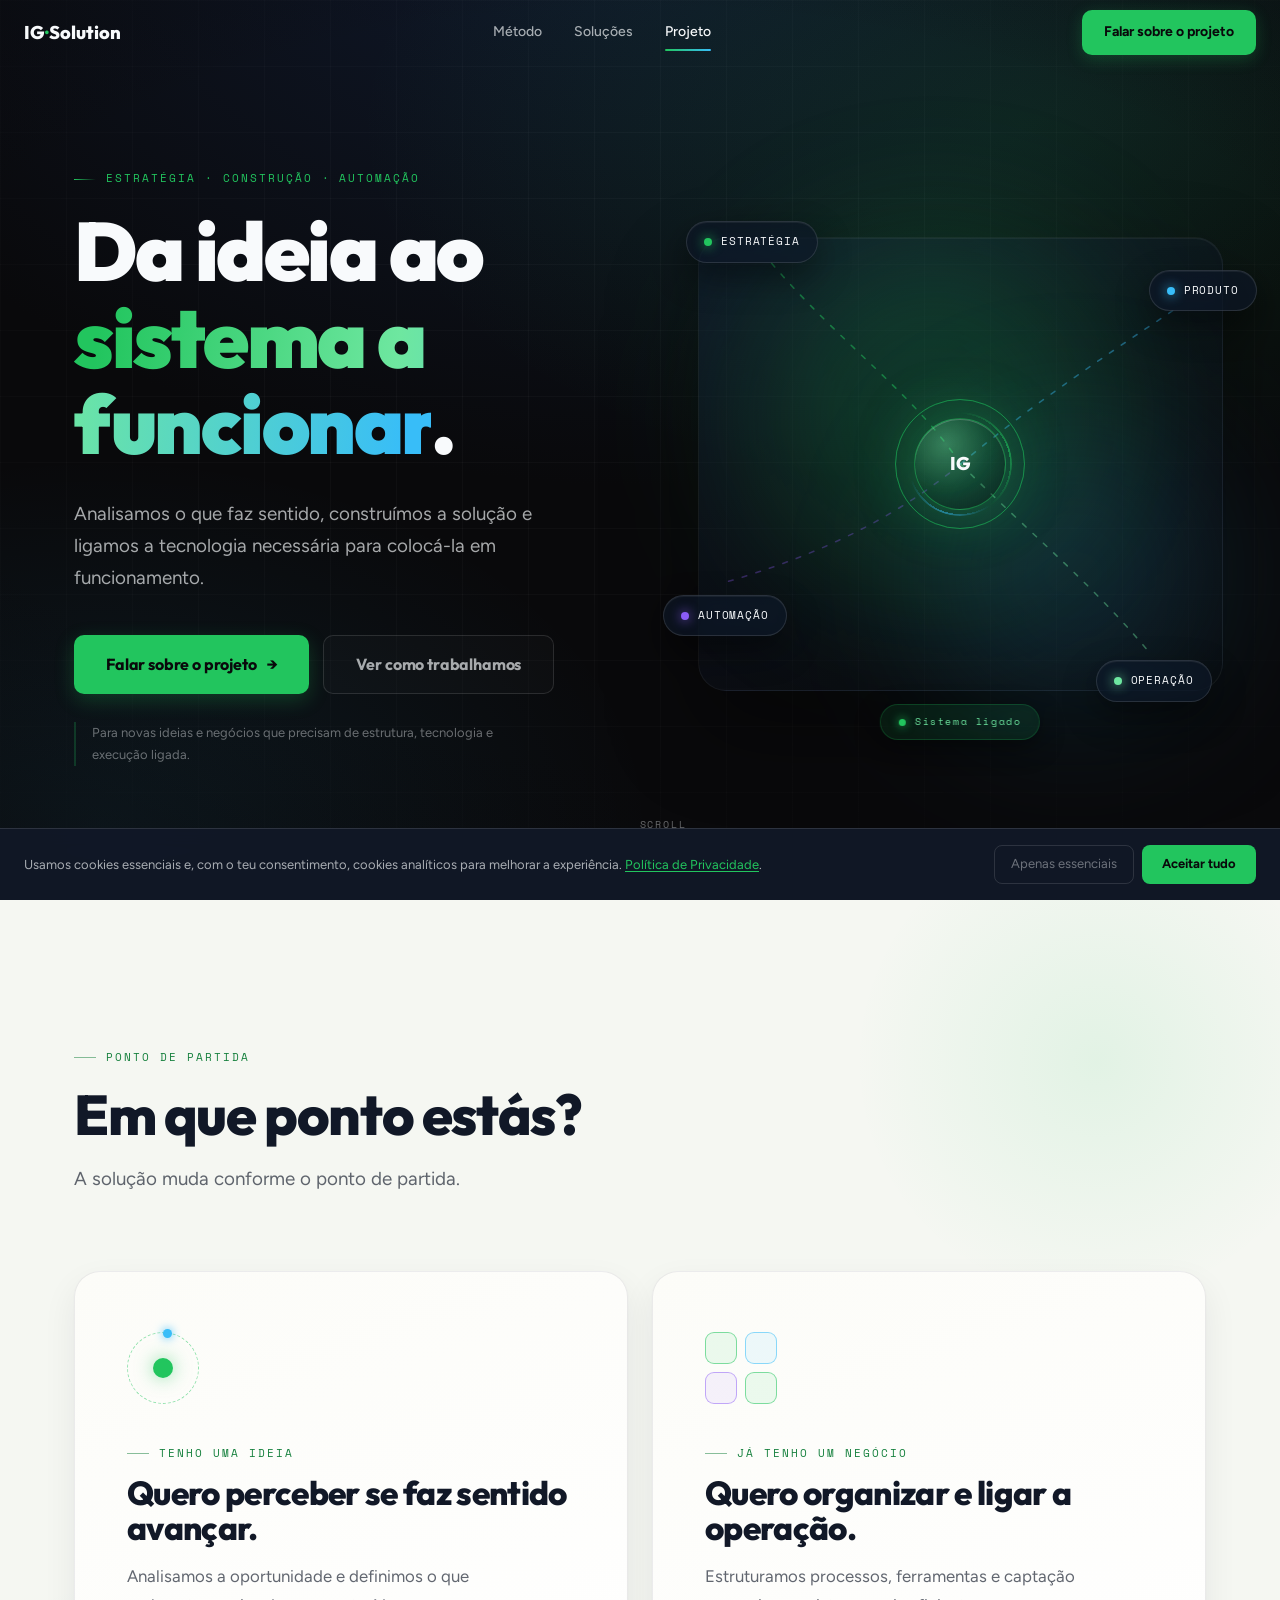
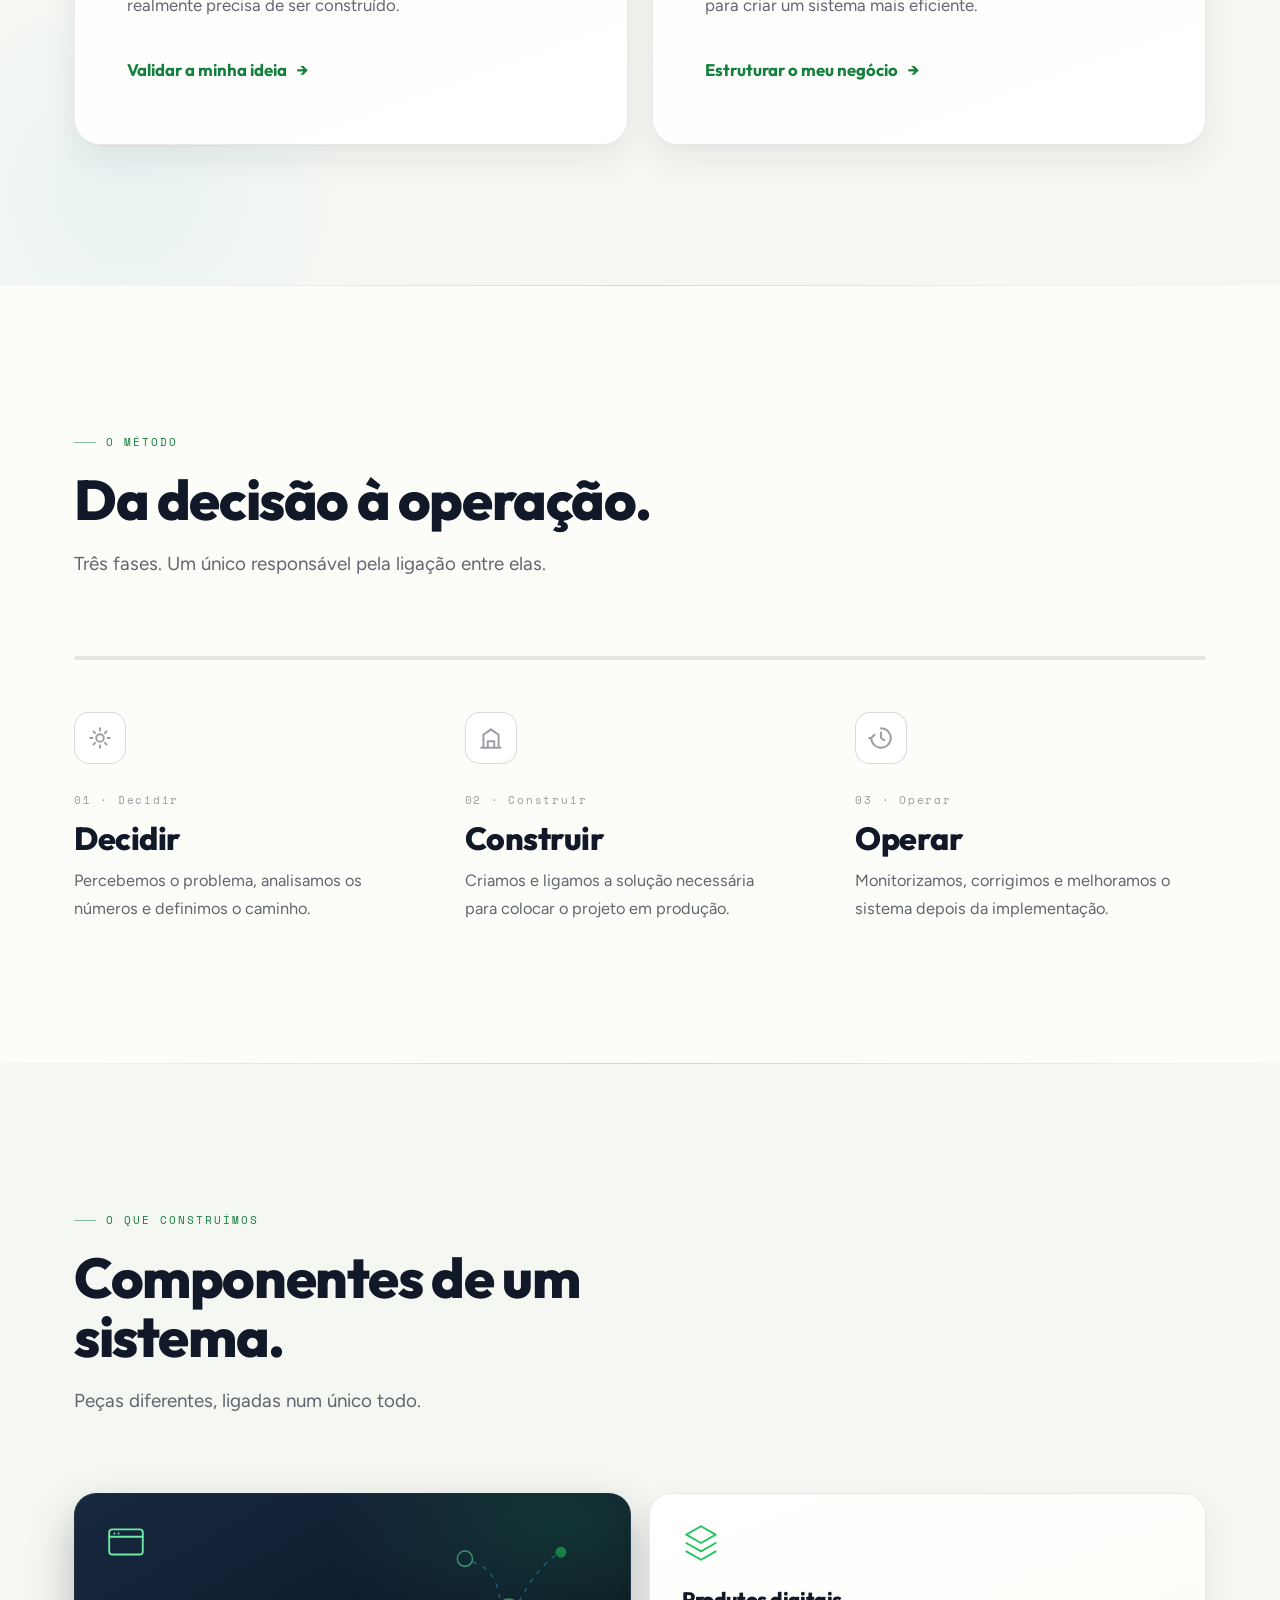
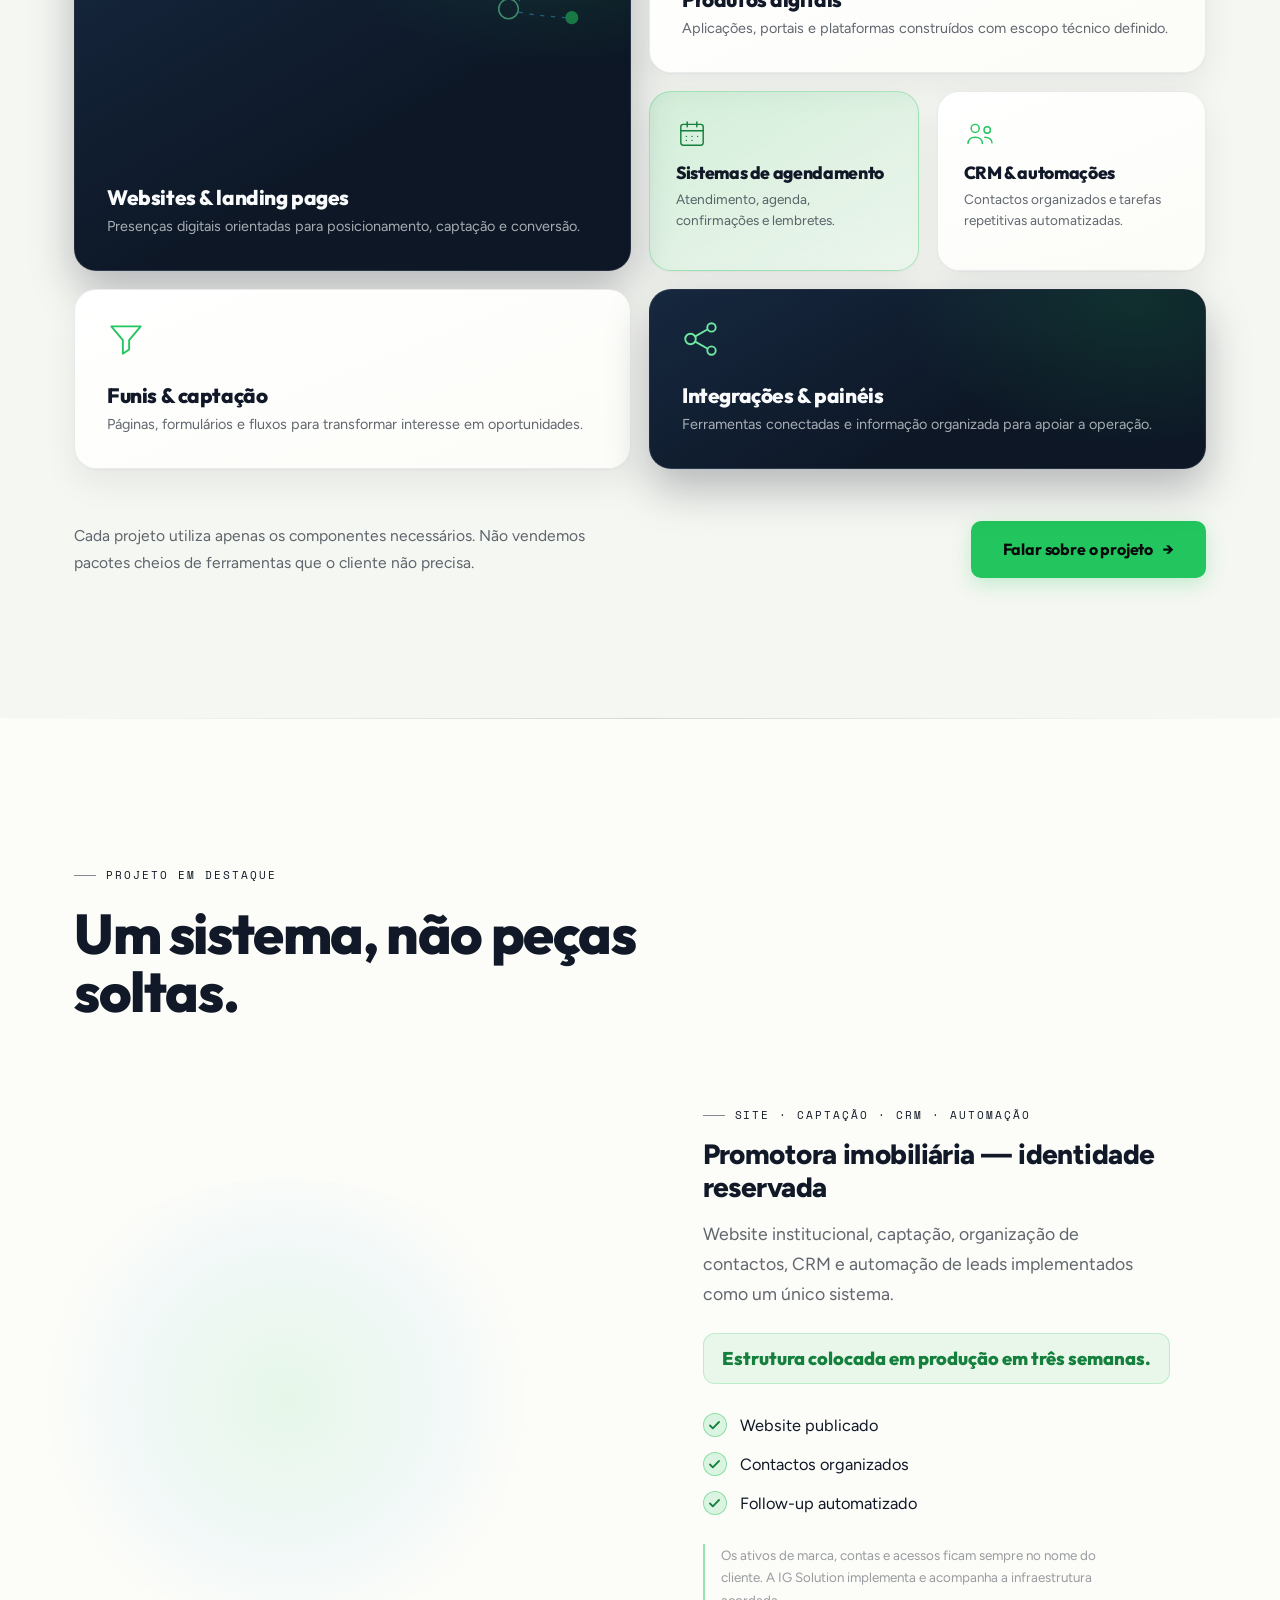
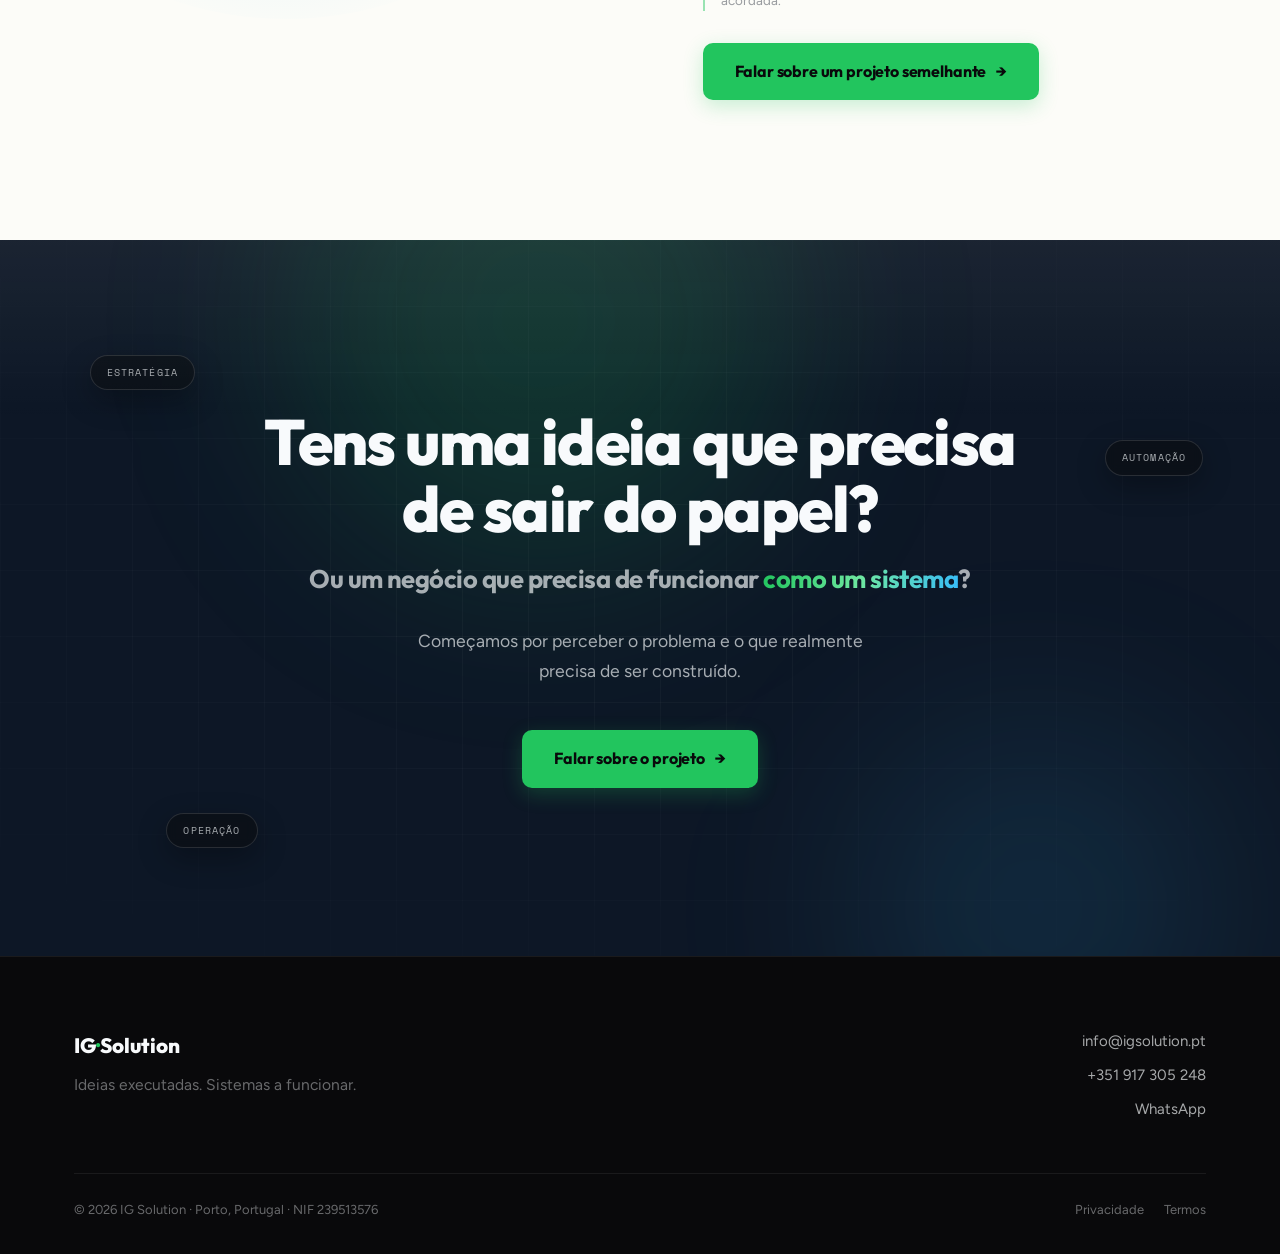
==== commit c6e5c855: "Refinamento visual da homepage: mais luz, profundidade e contraste - Hero com fundo em camadas (glow" ====
--- a/index.html
+++ b/index.html
@@ -32,45 +32,48 @@
   --bg:#09090B;--navy:#0D1726;
   --green:#22C55E;--green-lum:#6EE7A0;--cyan:#38BDF8;--violet:#8B5CF6;
   --light:#F5F7F2;--cream:#FCFCF8;--ink:#111827;
-  --t1:#F8FAFC;--t2:rgba(248,250,252,.64);--t3:rgba(248,250,252,.38);
+  --t1:#F8FAFC;--t2:rgba(248,250,252,.66);--t3:rgba(248,250,252,.40);
   --ink2:rgba(17,24,39,.66);--ink3:rgba(17,24,39,.42);
   --bd:rgba(255,255,255,.07);--bd2:rgba(255,255,255,.12);
-  --bdl:rgba(17,24,39,.09);--bdl2:rgba(17,24,39,.16);
+  --bdl:rgba(17,24,39,.08);--bdl2:rgba(17,24,39,.16);
   --green-dim:rgba(34,197,94,.09);--green-border:rgba(34,197,94,.22);
   --font-h:'Outfit',sans-serif;--font-b:'Figtree',sans-serif;--font-m:'Space Mono',monospace;
-  --r-lg:16px;--r-sm:10px;
+  --r-lg:16px;--r-sm:10px;--r-xl:26px;
   --ease:cubic-bezier(.22,1,.36,1);
+  --sh-card:0 1px 2px rgba(17,24,39,.04),0 14px 34px rgba(17,24,39,.07);
+  --sh-card-h:0 10px 20px rgba(17,24,39,.07),0 40px 72px rgba(17,24,39,.14);
 }
 
 /* ── BASE ── */
 body{font-family:var(--font-b);background:var(--bg);color:var(--t1);font-size:16px;line-height:1.6;overflow-x:hidden}
-h1,h2,h3{font-family:var(--font-h);color:inherit;line-height:1.08;letter-spacing:-.025em}
-h1{font-size:clamp(2.5rem,6vw,4.4rem);font-weight:900}
-h2{font-size:clamp(2rem,4.4vw,3.2rem);font-weight:800}
+h1,h2,h3{font-family:var(--font-h);color:inherit;line-height:1.05;letter-spacing:-.03em}
+h1{font-size:clamp(2.75rem,6.6vw,5.15rem);font-weight:900}
+h2{font-size:clamp(2.1rem,4.6vw,3.5rem);font-weight:800;letter-spacing:-.025em}
 h3{font-size:1.35rem;font-weight:800;letter-spacing:-.015em}
 p{line-height:1.7}
 .container{max-width:1180px;margin:0 auto;padding:0 24px}
-.eyebrow{font-family:var(--font-m);font-size:11px;letter-spacing:.16em;text-transform:uppercase;display:inline-block;margin-bottom:18px}
+.eyebrow{font-family:var(--font-m);font-size:11px;letter-spacing:.18em;text-transform:uppercase;display:inline-flex;align-items:center;gap:10px;margin-bottom:20px}
+.eyebrow::before{content:'';width:22px;height:1px;background:currentColor;opacity:.5}
 a:focus-visible,button:focus-visible{outline:2px solid var(--green);outline-offset:3px;border-radius:4px}
 #metodo,#solucoes,#projetos,#ponto-de-partida{scroll-margin-top:76px}
 
 /* Buttons */
-.btn{display:inline-flex;align-items:center;gap:10px;padding:15px 30px;border-radius:var(--r-sm);font-family:var(--font-h);font-size:1rem;font-weight:700;letter-spacing:-.01em;transition:transform .25s var(--ease),box-shadow .25s,background .2s;white-space:nowrap}
-.btn-green{background:var(--green);color:#09090B}
-.btn-green:hover{background:#1eb455;transform:translateY(-2px);box-shadow:0 12px 32px rgba(34,197,94,.3)}
-.btn-line{border:1px solid var(--bd2);color:var(--t2)}
-.btn-line:hover{border-color:rgba(255,255,255,.28);color:var(--t1);transform:translateY(-2px)}
+.btn{display:inline-flex;align-items:center;gap:10px;padding:16px 32px;border-radius:var(--r-sm);font-family:var(--font-h);font-size:1rem;font-weight:700;letter-spacing:-.01em;transition:transform .25s var(--ease),box-shadow .25s,background .2s;white-space:nowrap}
+.btn-green{background:var(--green);color:#09090B;box-shadow:0 6px 20px rgba(34,197,94,.24)}
+.btn-green:hover{background:#26d564;transform:translateY(-2px);box-shadow:0 14px 38px rgba(34,197,94,.4)}
+.btn-line{border:1px solid var(--bd2);color:var(--t2);background:rgba(255,255,255,.02)}
+.btn-line:hover{border-color:rgba(255,255,255,.3);color:var(--t1);transform:translateY(-2px);background:rgba(255,255,255,.05)}
 .btn .arr{transition:transform .25s var(--ease)}
 .btn:hover .arr{transform:translateX(4px)}
 @media(max-width:480px){.btn{white-space:normal;text-align:center;justify-content:center}}
 
 /* ── REVEAL (contrato JS: .reveal + .visible) ── */
-.reveal{opacity:0;transform:translateY(26px);transition:opacity .7s var(--ease),transform .7s var(--ease)}
+.reveal{opacity:0;transform:translateY(30px);transition:opacity .8s var(--ease),transform .8s var(--ease)}
 .reveal.visible{opacity:1;transform:none}
 .d1{transition-delay:.08s}.d2{transition-delay:.16s}.d3{transition-delay:.24s}.d4{transition-delay:.32s}
 
 /* ── COOKIE ── */
-.cookie-banner{position:fixed;bottom:0;left:0;right:0;z-index:9999;background:#111827;border-top:1px solid var(--bd2);padding:16px 24px;display:flex;align-items:center;gap:16px;flex-wrap:wrap;transform:translateY(0);transition:transform .3s ease}
+.cookie-banner{position:fixed;bottom:0;left:0;right:0;z-index:9999;background:rgba(17,24,39,.96);backdrop-filter:blur(10px);border-top:1px solid var(--bd2);padding:16px 24px;display:flex;align-items:center;gap:16px;flex-wrap:wrap;transform:translateY(0);transition:transform .3s ease}
 .cookie-banner.hidden{transform:translateY(110%)}
 .cookie-text{flex:1;font-size:.8125rem;color:var(--t2);min-width:200px;line-height:1.5}
 .cookie-text a{color:var(--green);text-decoration:underline;text-underline-offset:2px}
@@ -79,263 +82,299 @@
 .btn-cr{padding:8px 16px;border:1px solid var(--bd2);border-radius:8px;font-size:.8125rem;color:var(--t3)}
 
 /* ── NAV ── */
-.nav{position:fixed;top:0;left:0;right:0;z-index:100;padding:0 24px;height:64px;display:flex;align-items:center;justify-content:space-between;gap:16px;transition:background .3s,border-color .3s;border-bottom:1px solid transparent}
-.nav.scrolled{background:rgba(9,9,11,.88);backdrop-filter:blur(18px);-webkit-backdrop-filter:blur(18px);border-bottom-color:var(--bd)}
+.nav{position:fixed;top:0;left:0;right:0;z-index:100;padding:0 24px;height:66px;display:flex;align-items:center;justify-content:space-between;gap:16px;transition:background .35s,border-color .35s,box-shadow .35s;border-bottom:1px solid transparent}
+.nav.scrolled{background:rgba(9,9,11,.82);backdrop-filter:blur(20px) saturate(140%);-webkit-backdrop-filter:blur(20px) saturate(140%);border-bottom-color:var(--bd);box-shadow:0 10px 40px rgba(0,0,0,.3)}
 .nav-logo{font-family:var(--font-h);font-weight:800;font-size:1.15rem;color:var(--t1);flex-shrink:0}
 .nav-logo span{color:var(--green)}
-.nav-links{display:flex;gap:30px;align-items:center}
+.nav-links{display:flex;gap:32px;align-items:center}
 .nav-links a{font-size:.875rem;font-weight:500;color:var(--t2);transition:color .18s;position:relative;white-space:nowrap}
-.nav-links a::after{content:'';position:absolute;left:0;bottom:-6px;width:100%;height:2px;border-radius:2px;background:var(--green);transform:scaleX(0);transform-origin:left;transition:transform .3s var(--ease)}
+.nav-links a::after{content:'';position:absolute;left:0;bottom:-7px;width:100%;height:2px;border-radius:2px;background:linear-gradient(90deg,var(--green),var(--cyan));transform:scaleX(0);transform-origin:left;transition:transform .35s var(--ease)}
 .nav-links a:hover{color:var(--t1)}
 .nav-links a.active{color:var(--t1)}
 .nav-links a.active::after{transform:scaleX(1)}
-.nav-cta{padding:10px 20px;background:var(--green);color:#09090B;border-radius:var(--r-sm);font-size:.875rem;font-weight:700;transition:background .18s,transform .18s;white-space:nowrap;flex-shrink:0}
-.nav-cta:hover{background:#1eb455;transform:translateY(-1px)}
+.nav-cta{padding:11px 22px;background:var(--green);color:#09090B;border-radius:var(--r-sm);font-size:.875rem;font-weight:700;transition:background .18s,transform .18s,box-shadow .18s;white-space:nowrap;flex-shrink:0;box-shadow:0 4px 16px rgba(34,197,94,.24)}
+.nav-cta:hover{background:#26d564;transform:translateY(-1px);box-shadow:0 8px 24px rgba(34,197,94,.36)}
 .hamburger{display:none;flex-direction:column;gap:5px;padding:6px}
 .hamburger span{display:block;width:22px;height:2px;background:var(--t1);border-radius:2px;transition:transform .2s,opacity .2s}
-.mobile-menu{display:none;position:fixed;top:64px;left:0;right:0;z-index:99;background:rgba(9,9,11,.97);backdrop-filter:blur(18px);border-bottom:1px solid var(--bd);padding:24px;flex-direction:column}
+.mobile-menu{display:none;position:fixed;top:66px;left:0;right:0;z-index:99;background:rgba(9,9,11,.97);backdrop-filter:blur(20px);border-bottom:1px solid var(--bd);padding:24px;flex-direction:column}
 .mobile-menu.open{display:flex}
-.mobile-menu>a{padding:15px 0;border-bottom:1px solid var(--bd);font-size:1.05rem;font-weight:500;color:var(--t2)}
+.mobile-menu>a{padding:16px 0;border-bottom:1px solid var(--bd);font-size:1.05rem;font-weight:500;color:var(--t2)}
 .mobile-ctas{margin-top:18px}
-.mobile-ctas .nav-cta{display:block;text-align:center;padding:14px}
+.mobile-ctas .nav-cta{display:block;text-align:center;padding:15px}
 @media(max-width:860px){.nav-links{display:none}.nav .nav-cta{display:none}.hamburger{display:flex}}
 
 /* ══ 1. HERO ══ */
-.hero{min-height:100svh;display:flex;align-items:center;position:relative;overflow:hidden;padding:110px 0 90px;background:var(--bg)}
-.hero-bg{position:absolute;inset:0;pointer-events:none;background-image:linear-gradient(rgba(255,255,255,.022) 1px,transparent 1px),linear-gradient(90deg,rgba(255,255,255,.022) 1px,transparent 1px);background-size:72px 72px;mask-image:radial-gradient(ellipse 90% 80% at 50% 40%,#000 30%,transparent 100%);-webkit-mask-image:radial-gradient(ellipse 90% 80% at 50% 40%,#000 30%,transparent 100%)}
-.hero-grid{display:grid;grid-template-columns:1.05fr .95fr;gap:56px;align-items:center;position:relative;z-index:2}
+.hero{min-height:100svh;display:flex;align-items:center;position:relative;overflow:hidden;padding:132px 0 104px;
+  background:
+    radial-gradient(1150px 640px at 80% 14%,rgba(34,197,94,.12),transparent 58%),
+    radial-gradient(920px 620px at 8% 92%,rgba(56,189,248,.09),transparent 60%),
+    radial-gradient(1300px 900px at 50% -14%,#101a2e,transparent 68%),
+    var(--bg)}
+.hero-bg{position:absolute;inset:0;pointer-events:none;background-image:linear-gradient(rgba(255,255,255,.026) 1px,transparent 1px),linear-gradient(90deg,rgba(255,255,255,.026) 1px,transparent 1px);background-size:66px 66px;mask-image:radial-gradient(ellipse 92% 82% at 50% 40%,#000 28%,transparent 100%);-webkit-mask-image:radial-gradient(ellipse 92% 82% at 50% 40%,#000 28%,transparent 100%)}
+.hero::after{content:'';position:absolute;inset:0;pointer-events:none;z-index:1;background:radial-gradient(ellipse 100% 74% at 50% 42%,transparent 55%,rgba(9,9,11,.55) 100%)}
+.hero-grid{display:grid;grid-template-columns:1.02fr .98fr;gap:48px;align-items:center;position:relative;z-index:2}
 .hero .eyebrow{color:var(--green)}
-.h-line{display:block;overflow:hidden;padding-bottom:.08em;margin-bottom:-.08em}
-.h-line>span{display:block;transform:translateY(112%);animation:lineUp .9s var(--ease) forwards}
+.hero .eyebrow::before{background:linear-gradient(90deg,var(--green),transparent);opacity:1}
+.h-line{display:block;overflow:hidden;padding-bottom:.09em;margin-bottom:-.09em}
+.h-line>span{display:block;transform:translateY(114%);animation:lineUp 1s var(--ease) forwards}
 .h-line:nth-of-type(2)>span{animation-delay:.14s}
 @keyframes lineUp{to{transform:translateY(0)}}
-.grad{background:linear-gradient(92deg,var(--green) 10%,var(--cyan) 90%);-webkit-background-clip:text;background-clip:text;color:transparent}
-.hero-sub{font-size:1.125rem;color:var(--t2);max-width:480px;margin:26px 0 36px;line-height:1.75}
-.hero-ctas{display:flex;gap:14px;flex-wrap:wrap;margin-bottom:24px}
-.hero-note{font-size:.8125rem;color:var(--t3);max-width:420px}
-.fade-up{opacity:0;transform:translateY(20px);animation:fadeUp .8s var(--ease) forwards}
-.fu1{animation-delay:.05s}.fu2{animation-delay:.3s}.fu3{animation-delay:.45s}.fu4{animation-delay:.6s}
+.grad{background:linear-gradient(96deg,var(--green) 4%,var(--green-lum) 46%,var(--cyan) 96%);-webkit-background-clip:text;background-clip:text;color:transparent}
+.hero-sub{font-size:1.175rem;color:var(--t2);max-width:496px;margin:30px 0 40px;line-height:1.72}
+.hero-ctas{display:flex;gap:14px;flex-wrap:wrap;margin-bottom:28px}
+.hero-note{font-size:.8125rem;color:var(--t3);max-width:420px;padding-left:16px;border-left:2px solid var(--green-border)}
+.fade-up{opacity:0;transform:translateY(22px);animation:fadeUp .85s var(--ease) forwards}
+.fu1{animation-delay:.05s}.fu2{animation-delay:.32s}.fu3{animation-delay:.48s}.fu4{animation-delay:.64s}
 @keyframes fadeUp{to{opacity:1;transform:translateY(0)}}
 
 /* HERO — cena do sistema */
-.scene{position:relative;height:480px;animation:fadeUp 1s .35s var(--ease) forwards;opacity:0}
-.scene-glow{position:absolute;border-radius:50%;filter:blur(70px);pointer-events:none}
-.glow-green{width:340px;height:340px;background:rgba(34,197,94,.16);top:12%;left:18%;animation:glowDrift 11s ease-in-out infinite}
-.glow-cyan{width:280px;height:280px;background:rgba(56,189,248,.10);bottom:6%;right:8%;animation:glowDrift 13s ease-in-out infinite reverse}
-@keyframes glowDrift{0%,100%{transform:translate(0,0) scale(1)}50%{transform:translate(24px,-18px) scale(1.08)}}
-.scene-lines{position:absolute;inset:0;width:100%;height:100%}
-.scene-lines path{fill:none;stroke-width:1.2;stroke-linecap:round;stroke-dasharray:5 7;animation:lineFlow 3.4s linear infinite}
-.sl-g{stroke:rgba(34,197,94,.45)}
-.sl-c{stroke:rgba(56,189,248,.35);animation-delay:.9s}
-.sl-v{stroke:rgba(139,92,246,.30);animation-delay:1.6s}
-.sl-l{stroke:rgba(110,231,160,.35);animation-delay:2.3s}
+.scene{position:relative;height:540px;animation:fadeUp 1.1s .35s var(--ease) forwards;opacity:0}
+@media(min-width:961px){.scene{margin-right:-40px}}
+.scene-panel{position:absolute;inset:8% 4% 8% 4%;z-index:0;border-radius:28px;background:linear-gradient(150deg,rgba(19,32,54,.5),rgba(9,9,11,.2));border:1px solid rgba(255,255,255,.05);box-shadow:inset 0 1px 0 rgba(255,255,255,.05),0 40px 90px rgba(0,0,0,.4);backdrop-filter:blur(2px)}
+.scene-glow{position:absolute;border-radius:50%;filter:blur(72px);pointer-events:none;z-index:0}
+.glow-green{width:360px;height:360px;background:rgba(34,197,94,.20);top:8%;left:14%;animation:glowDrift 11s ease-in-out infinite}
+.glow-cyan{width:300px;height:300px;background:rgba(56,189,248,.13);bottom:2%;right:4%;animation:glowDrift 13s ease-in-out infinite reverse}
+@keyframes glowDrift{0%,100%{transform:translate(0,0) scale(1)}50%{transform:translate(26px,-20px) scale(1.1)}}
+.scene-lines{position:absolute;inset:0;width:100%;height:100%;z-index:1}
+.scene-lines path{fill:none;stroke-width:1.3;stroke-linecap:round;stroke-dasharray:4 8;animation:lineFlow 3.4s linear infinite}
+.sl-g{stroke:rgba(34,197,94,.5)}
+.sl-c{stroke:rgba(56,189,248,.42);animation-delay:.9s}
+.sl-v{stroke:rgba(139,92,246,.32);animation-delay:1.6s}
+.sl-l{stroke:rgba(110,231,160,.42);animation-delay:2.3s}
 @keyframes lineFlow{to{stroke-dashoffset:-48}}
-.scene-core{position:absolute;top:50%;left:50%;transform:translate(-50%,-50%);width:120px;height:120px;display:flex;align-items:center;justify-content:center}
-.core-ring{position:absolute;inset:0;border-radius:50%;border:1px solid rgba(34,197,94,.35);animation:ringPulse 3s ease-out infinite}
-.core-ring.r2{animation-delay:1.5s}
-@keyframes ringPulse{0%{transform:scale(.75);opacity:.9}100%{transform:scale(1.5);opacity:0}}
-.core-disc{width:82px;height:82px;border-radius:50%;background:radial-gradient(circle at 34% 30%,rgba(110,231,160,.30),rgba(34,197,94,.10) 55%,rgba(9,9,11,.4));border:1px solid rgba(34,197,94,.4);display:flex;align-items:center;justify-content:center;font-family:var(--font-h);font-weight:800;font-size:1rem;color:var(--t1);box-shadow:0 0 42px rgba(34,197,94,.28)}
-.mod{position:absolute;display:flex;align-items:center;gap:8px;padding:10px 16px;background:rgba(13,23,38,.82);border:1px solid var(--bd2);border-radius:100px;font-family:var(--font-m);font-size:11px;letter-spacing:.08em;text-transform:uppercase;color:var(--t2);backdrop-filter:blur(6px);box-shadow:0 10px 30px rgba(0,0,0,.35)}
-.mod i{width:7px;height:7px;border-radius:50%;flex-shrink:0}
-.m1{top:7%;left:6%;animation:modFloat 7s ease-in-out infinite}
-.m1 i{background:var(--green)}
-.m2{top:16%;right:2%;animation:modFloat 8s .8s ease-in-out infinite}
-.m2 i{background:var(--cyan)}
-.m3{bottom:20%;left:0;animation:modFloat 9s .4s ease-in-out infinite}
-.m3 i{background:var(--violet)}
-.m4{bottom:8%;right:10%;animation:modFloat 7.5s 1.2s ease-in-out infinite}
-.m4 i{background:var(--green-lum)}
-@keyframes modFloat{0%,100%{transform:translateY(0)}50%{transform:translateY(-12px)}}
-.scene-status{position:absolute;bottom:-14px;left:50%;transform:translateX(-50%);display:inline-flex;align-items:center;gap:8px;padding:7px 16px;background:var(--green-dim);border:1px solid var(--green-border);border-radius:100px;font-family:var(--font-m);font-size:10px;letter-spacing:.14em;color:var(--green);white-space:nowrap}
-.scene-status i{width:7px;height:7px;border-radius:50%;background:var(--green);animation:blink 1.8s ease-in-out infinite}
+.scene-core{position:absolute;top:50%;left:50%;transform:translate(-50%,-50%);width:130px;height:130px;display:flex;align-items:center;justify-content:center;z-index:2}
+.core-ring{position:absolute;inset:0;border-radius:50%;border:1px solid rgba(34,197,94,.35);animation:ringPulse 3.2s ease-out infinite}
+.core-ring.r2{animation-delay:1.6s}
+@keyframes ringPulse{0%{transform:scale(.7);opacity:.9}100%{transform:scale(1.6);opacity:0}}
+.core-disc{position:relative;width:92px;height:92px;border-radius:50%;background:radial-gradient(circle at 34% 28%,rgba(110,231,160,.42),rgba(34,197,94,.12) 52%,rgba(9,9,11,.5));border:1px solid rgba(34,197,94,.5);display:flex;align-items:center;justify-content:center;font-family:var(--font-h);font-weight:800;font-size:1.15rem;color:var(--t1);box-shadow:0 0 60px rgba(34,197,94,.4),inset 0 1px 0 rgba(255,255,255,.2)}
+.core-disc::before{content:'';position:absolute;inset:-7px;border-radius:50%;background:conic-gradient(from 0deg,transparent,rgba(34,197,94,.6),transparent 40%,rgba(56,189,248,.5),transparent 70%);animation:orbitSpin 6s linear infinite;-webkit-mask:radial-gradient(farthest-side,transparent calc(100% - 2px),#000 calc(100% - 2px));mask:radial-gradient(farthest-side,transparent calc(100% - 2px),#000 calc(100% - 2px))}
+@keyframes orbitSpin{to{transform:rotate(360deg)}}
+.mod{position:absolute;display:flex;align-items:center;gap:9px;padding:11px 17px;background:rgba(13,23,38,.72);border:1px solid var(--bd2);border-radius:100px;font-family:var(--font-m);font-size:11px;letter-spacing:.08em;text-transform:uppercase;color:var(--t1);backdrop-filter:blur(8px);box-shadow:0 14px 34px rgba(0,0,0,.42),inset 0 1px 0 rgba(255,255,255,.06);z-index:3}
+.mod i{width:8px;height:8px;border-radius:50%;flex-shrink:0}
+.m1{top:5%;left:2%;animation:modFloat 7s ease-in-out infinite}
+.m1 i{background:var(--green);box-shadow:0 0 12px var(--green)}
+.m2{top:14%;right:-2%;animation:modFloat 8s .8s ease-in-out infinite}
+.m2 i{background:var(--cyan);box-shadow:0 0 12px var(--cyan)}
+.m3{bottom:18%;left:-2%;animation:modFloat 9s .4s ease-in-out infinite}
+.m3 i{background:var(--violet);box-shadow:0 0 12px var(--violet)}
+.m4{bottom:6%;right:6%;animation:modFloat 7.5s 1.2s ease-in-out infinite}
+.m4 i{background:var(--green-lum);box-shadow:0 0 12px var(--green-lum)}
+@keyframes modFloat{0%,100%{transform:translateY(0)}50%{transform:translateY(-13px)}}
+.scene-status{position:absolute;bottom:-6px;left:50%;transform:translateX(-50%);display:inline-flex;align-items:center;gap:9px;padding:9px 18px;background:rgba(34,197,94,.10);border:1px solid var(--green-border);border-radius:100px;font-family:var(--font-m);font-size:10px;letter-spacing:.16em;color:var(--green-lum);white-space:nowrap;backdrop-filter:blur(8px);box-shadow:0 8px 26px rgba(0,0,0,.4);z-index:3;animation:statusFloat 5s ease-in-out infinite}
+.scene-status i{width:7px;height:7px;border-radius:50%;background:var(--green);box-shadow:0 0 10px var(--green);animation:blink 1.8s ease-in-out infinite}
+@keyframes statusFloat{0%,100%{transform:translateX(-50%) translateY(0)}50%{transform:translateX(-50%) translateY(-5px)}}
 @keyframes blink{0%,100%{opacity:1}50%{opacity:.35}}
-.scroll-hint{position:absolute;bottom:26px;left:50%;transform:translateX(-50%);display:flex;flex-direction:column;align-items:center;gap:8px;color:var(--t3);font-family:var(--font-m);font-size:9.5px;letter-spacing:.2em;text-transform:uppercase;z-index:2;animation:fadeUp 1s 1.1s var(--ease) forwards;opacity:0}
+.scroll-hint{position:absolute;bottom:26px;left:50%;transform:translateX(-50%);display:flex;flex-direction:column;align-items:center;gap:8px;color:var(--t3);font-family:var(--font-m);font-size:9.5px;letter-spacing:.2em;text-transform:uppercase;z-index:3;animation:fadeUp 1s 1.1s var(--ease) forwards;opacity:0}
 .scroll-hint::after{content:'';width:1px;height:34px;background:linear-gradient(to bottom,var(--green),transparent);animation:hintDrop 1.8s ease-in-out infinite}
 @keyframes hintDrop{0%{transform:scaleY(0);transform-origin:top}45%{transform:scaleY(1);transform-origin:top}55%{transform:scaleY(1);transform-origin:bottom}100%{transform:scaleY(0);transform-origin:bottom}}
-@media(max-width:960px){.hero-grid{grid-template-columns:1fr;gap:40px}.scene{height:360px;max-width:480px;margin:0 auto;width:100%}}
-@media(max-width:480px){.scene{height:320px}.m3{bottom:24%}}
+@media(max-width:960px){.hero{padding:120px 0 84px}.hero-grid{grid-template-columns:1fr;gap:36px}.scene{height:380px;max-width:500px;margin:0 auto;width:100%}}
+@media(max-width:480px){.scene{height:340px}.m3{bottom:22%}.m1{left:0}.m2{right:0}}
+
+/* ══ Cabeçalhos de secção clara ══ */
+.sec-head{max-width:680px;margin-bottom:76px}
+.sec-head h2{margin-bottom:18px}
+.sec-sub{font-size:1.175rem}
 
 /* ══ 2. PONTO DE PARTIDA — CLARO ══ */
-.s-start{background:#F5F7F2;color:var(--ink);padding:130px 0;position:relative}
+.s-start{background:var(--light);color:var(--ink);padding:140px 0;position:relative;overflow:hidden}
+.s-start::before{content:'';position:absolute;top:-10%;right:-6%;width:520px;height:520px;border-radius:50%;background:radial-gradient(circle,rgba(34,197,94,.09),transparent 66%);pointer-events:none}
+.s-start::after{content:'';position:absolute;bottom:-14%;left:-8%;width:460px;height:460px;border-radius:50%;background:radial-gradient(circle,rgba(56,189,248,.07),transparent 66%);pointer-events:none}
+.s-start .container{position:relative;z-index:1}
 .s-start .eyebrow{color:#15803D}
 .s-start .sec-sub{color:var(--ink2)}
-.sec-head{max-width:640px;margin-bottom:70px}
-.sec-head h2{margin-bottom:16px}
-.sec-sub{font-size:1.125rem}
-.start-grid{display:grid;grid-template-columns:1fr 1fr;gap:22px}
-.start-card{position:relative;background:#FCFCF8;border:1px solid var(--bdl);border-radius:22px;padding:56px 48px;overflow:hidden;transition:transform .35s var(--ease),box-shadow .35s,border-color .35s}
-.start-card::before{content:'';position:absolute;inset:0;background:linear-gradient(135deg,rgba(34,197,94,.05),transparent 45%);opacity:0;transition:opacity .35s}
-.start-card:hover{transform:translateY(-6px);box-shadow:0 30px 60px rgba(17,24,39,.10);border-color:var(--green-border)}
+.start-grid{display:grid;grid-template-columns:1fr 1fr;gap:24px}
+.start-card{position:relative;background:linear-gradient(160deg,var(--cream),#fff);border:1px solid var(--bdl);border-radius:var(--r-xl);padding:60px 52px;overflow:hidden;box-shadow:var(--sh-card);transition:transform .4s var(--ease),box-shadow .4s,border-color .4s}
+.start-card::before{content:'';position:absolute;inset:0;background:linear-gradient(150deg,rgba(34,197,94,.08),transparent 46%);opacity:0;transition:opacity .4s}
+.start-card::after{content:'';position:absolute;left:0;top:0;height:100%;width:4px;background:linear-gradient(to bottom,var(--green),var(--cyan));transform:scaleY(0);transform-origin:top;transition:transform .45s var(--ease)}
+.start-card:hover{transform:translateY(-8px);box-shadow:var(--sh-card-h);border-color:var(--green-border)}
 .start-card:hover::before{opacity:1}
-.start-art{width:64px;height:64px;margin-bottom:28px;position:relative}
-.art-idea .a-core{position:absolute;top:50%;left:50%;width:18px;height:18px;border-radius:50%;background:var(--green);transform:translate(-50%,-50%);box-shadow:0 0 0 0 rgba(34,197,94,.35);animation:artPulse 2.6s ease-out infinite}
-@keyframes artPulse{0%{box-shadow:0 0 0 0 rgba(34,197,94,.35)}70%{box-shadow:0 0 0 22px rgba(34,197,94,0)}100%{box-shadow:0 0 0 0 rgba(34,197,94,0)}}
-.art-idea .a-orbit{position:absolute;inset:0;border:1.5px dashed rgba(34,197,94,.45);border-radius:50%;animation:orbitSpin 14s linear infinite}
-.art-idea .a-orbit::after{content:'';position:absolute;top:-4px;left:50%;width:8px;height:8px;border-radius:50%;background:var(--cyan)}
-@keyframes orbitSpin{to{transform:rotate(360deg)}}
-.art-biz{display:grid;grid-template-columns:1fr 1fr;gap:7px}
-.art-biz b{display:block;width:100%;aspect-ratio:1;border-radius:8px;border:1.5px solid rgba(34,197,94,.5);background:rgba(34,197,94,.07)}
+.start-card:hover::after{transform:scaleY(1)}
+.start-art{width:72px;height:72px;margin-bottom:32px;position:relative}
+.art-idea .a-core{position:absolute;top:50%;left:50%;width:20px;height:20px;border-radius:50%;background:var(--green);transform:translate(-50%,-50%);box-shadow:0 0 0 0 rgba(34,197,94,.4),0 0 18px rgba(34,197,94,.5);animation:artPulse 2.6s ease-out infinite}
+@keyframes artPulse{0%{box-shadow:0 0 0 0 rgba(34,197,94,.4),0 0 18px rgba(34,197,94,.5)}70%{box-shadow:0 0 0 26px rgba(34,197,94,0),0 0 18px rgba(34,197,94,.5)}100%{box-shadow:0 0 0 0 rgba(34,197,94,0),0 0 18px rgba(34,197,94,.5)}}
+.art-idea .a-orbit{position:absolute;inset:0;border:1.5px dashed rgba(34,197,94,.5);border-radius:50%;animation:orbitSpin 15s linear infinite}
+.art-idea .a-orbit::after{content:'';position:absolute;top:-4px;left:50%;width:9px;height:9px;border-radius:50%;background:var(--cyan);box-shadow:0 0 10px var(--cyan)}
+.start-card:hover .art-idea .a-orbit{animation-duration:6s}
+.art-biz{display:grid;grid-template-columns:1fr 1fr;gap:8px}
+.art-biz b{display:block;width:100%;aspect-ratio:1;border-radius:9px;border:1.5px solid rgba(34,197,94,.55);background:rgba(34,197,94,.08)}
 .art-biz b:nth-child(1){animation:cellOn 3.2s ease-in-out infinite}
-.art-biz b:nth-child(2){animation:cellOn 3.2s .4s ease-in-out infinite;border-color:rgba(56,189,248,.5);background:rgba(56,189,248,.07)}
-.art-biz b:nth-child(3){animation:cellOn 3.2s .8s ease-in-out infinite;border-color:rgba(139,92,246,.45);background:rgba(139,92,246,.06)}
+.art-biz b:nth-child(2){animation:cellOn 3.2s .4s ease-in-out infinite;border-color:rgba(56,189,248,.55);background:rgba(56,189,248,.08)}
+.art-biz b:nth-child(3){animation:cellOn 3.2s .8s ease-in-out infinite;border-color:rgba(139,92,246,.5);background:rgba(139,92,246,.07)}
 .art-biz b:nth-child(4){animation:cellOn 3.2s 1.2s ease-in-out infinite}
-@keyframes cellOn{0%,100%{opacity:.55}50%{opacity:1;transform:scale(1.05)}}
-.start-card .eyebrow{margin-bottom:12px}
-.start-card h3{font-size:clamp(1.5rem,2.4vw,1.9rem);margin-bottom:14px;color:var(--ink)}
-.start-card p{color:var(--ink2);font-size:1rem;margin-bottom:34px;max-width:400px}
-.card-cta{display:inline-flex;align-items:center;gap:10px;font-family:var(--font-h);font-weight:700;font-size:1rem;color:#15803D}
+@keyframes cellOn{0%,100%{opacity:.5;transform:scale(1)}50%{opacity:1;transform:scale(1.08)}}
+.start-card .eyebrow{margin-bottom:14px}
+.start-card h3{font-size:clamp(1.6rem,2.6vw,2.1rem);margin-bottom:16px;color:var(--ink);letter-spacing:-.02em}
+.start-card p{color:var(--ink2);font-size:1.05rem;margin-bottom:38px;max-width:400px}
+.card-cta{display:inline-flex;align-items:center;gap:10px;font-family:var(--font-h);font-weight:700;font-size:1.05rem;color:#15803D}
 .card-cta .arr{transition:transform .3s var(--ease)}
-.start-card:hover .card-cta .arr{transform:translateX(6px)}
-@media(max-width:860px){.s-start{padding:90px 0}.start-grid{grid-template-columns:1fr}.start-card{padding:40px 30px}}
+.start-card:hover .card-cta .arr{transform:translateX(7px)}
+@media(max-width:860px){.s-start{padding:96px 0}.start-grid{grid-template-columns:1fr}.start-card{padding:44px 32px}}
 
 /* ══ 3. MÉTODO — CLARO INTERATIVO ══ */
-.s-met{background:#FCFCF8;color:var(--ink);padding:130px 0;border-top:1px solid var(--bdl)}
+.s-met{background:var(--cream);color:var(--ink);padding:140px 0;position:relative;overflow:hidden}
+.s-met::before{content:'';position:absolute;top:0;left:0;right:0;height:1px;background:linear-gradient(90deg,transparent,var(--bdl2),transparent)}
 .s-met .eyebrow{color:#15803D}
 .s-met .sec-sub{color:var(--ink2)}
-.met-track{position:relative;height:2px;background:rgba(17,24,39,.10);border-radius:2px;margin:64px 0 44px}
-.met-fill{position:absolute;inset:0;border-radius:2px;background:linear-gradient(90deg,var(--green),var(--cyan));transform:scaleX(var(--p,0));transform-origin:left;transition:transform .15s linear}
-.met-grid{display:grid;grid-template-columns:1fr 1fr 1fr;gap:36px}
-.met-phase{opacity:.45;transition:opacity .5s var(--ease),transform .5s var(--ease);transform:translateY(8px)}
+.met-track{position:relative;height:4px;background:rgba(17,24,39,.09);border-radius:4px;margin:72px 0 52px}
+.met-fill{position:absolute;inset:0;border-radius:4px;background:linear-gradient(90deg,var(--green),var(--cyan));transform:scaleX(var(--p,0));transform-origin:left;transition:transform .15s linear;box-shadow:0 0 18px rgba(34,197,94,.5)}
+.met-grid{display:grid;grid-template-columns:1fr 1fr 1fr;gap:40px}
+.met-phase{position:relative;opacity:.4;transition:opacity .5s var(--ease),transform .5s var(--ease);transform:translateY(10px)}
 .met-phase.on{opacity:1;transform:none}
-.met-num{font-family:var(--font-m);font-size:11px;letter-spacing:.16em;color:var(--ink3);display:inline-flex;align-items:center;gap:10px;margin-bottom:14px;transition:color .4s}
-.met-num::before{content:'';width:10px;height:10px;border-radius:50%;border:2px solid rgba(17,24,39,.25);transition:background .4s,border-color .4s,box-shadow .4s}
+.met-glyph{width:52px;height:52px;border-radius:15px;border:1px solid var(--bdl2);background:#fff;display:flex;align-items:center;justify-content:center;color:var(--ink3);margin-bottom:22px;transition:transform .5s var(--ease),border-color .5s,color .5s,box-shadow .5s}
+.met-glyph svg{width:26px;height:26px;fill:none;stroke:currentColor;stroke-width:1.8;stroke-linecap:round;stroke-linejoin:round}
+.met-phase.on .met-glyph{color:var(--green);border-color:var(--green-border);box-shadow:0 12px 30px rgba(34,197,94,.18);transform:translateY(-2px) scale(1.04)}
+.met-num{font-family:var(--font-m);font-size:11px;letter-spacing:.16em;color:var(--ink3);display:inline-flex;align-items:center;gap:10px;margin-bottom:12px;transition:color .4s}
 .met-phase.on .met-num{color:#15803D}
-.met-phase.on .met-num::before{background:var(--green);border-color:var(--green);box-shadow:0 0 0 5px rgba(34,197,94,.15)}
-.met-phase h3{font-size:1.9rem;margin-bottom:10px;color:var(--ink)}
-.met-phase p{color:var(--ink2);font-size:1rem;max-width:320px}
+.met-phase h3{font-size:2rem;margin-bottom:12px;color:var(--ink);transition:transform .5s var(--ease)}
+.met-phase.on h3{transform:translateX(2px)}
+.met-phase p{color:var(--ink2);font-size:1.02rem;max-width:320px}
 @media(max-width:860px){
-  .s-met{padding:90px 0}
-  .met-track{position:absolute;left:29px;top:0;bottom:0;width:2px;height:auto;margin:0}
+  .s-met{padding:96px 0}
+  .met-track{position:absolute;left:25px;top:0;bottom:0;width:4px;height:auto;margin:0}
   .met-fill{transform:scaleY(var(--p,0));transform-origin:top}
-  .met-wrap{position:relative;padding-left:0;margin-top:56px}
-  .met-grid{grid-template-columns:1fr;gap:44px;padding-left:64px}
+  .met-wrap{position:relative;padding-left:0;margin-top:60px}
+  .met-grid{grid-template-columns:1fr;gap:52px;padding-left:70px}
+  .met-glyph{position:absolute;left:-70px;margin-bottom:0}
 }
 
 /* ══ 4. O QUE CONSTRUÍMOS — BENTO ══ */
-.s-sol{background:#F5F7F2;color:var(--ink);padding:130px 0;border-top:1px solid var(--bdl)}
+.s-sol{background:var(--light);color:var(--ink);padding:140px 0;position:relative;overflow:hidden}
+.s-sol::before{content:'';position:absolute;top:0;left:0;right:0;height:1px;background:linear-gradient(90deg,transparent,var(--bdl2),transparent)}
 .s-sol .eyebrow{color:#15803D}
 .s-sol .sec-sub{color:var(--ink2)}
-.bento{display:grid;grid-template-columns:repeat(4,1fr);grid-auto-rows:172px;gap:16px}
-.bento-card{position:relative;border-radius:20px;padding:30px;overflow:hidden;display:flex;flex-direction:column;justify-content:flex-end;transition:transform .35s var(--ease),box-shadow .35s}
-.bento-card:hover{transform:translateY(-5px);box-shadow:0 26px 52px rgba(17,24,39,.12)}
-.bento-card h3{font-size:1.25rem;margin-bottom:6px}
-.bento-card p{font-size:.875rem;line-height:1.55}
-.bc-light{background:#FCFCF8;border:1px solid var(--bdl)}
+.bento{display:grid;grid-template-columns:repeat(4,1fr);grid-auto-rows:180px;gap:18px}
+.bento-card{position:relative;border-radius:22px;padding:32px;overflow:hidden;display:flex;flex-direction:column;justify-content:flex-end;transition:transform .4s var(--ease),box-shadow .4s,border-color .4s}
+.bento-card h3{font-size:1.3rem;margin-bottom:7px;letter-spacing:-.02em}
+.bento-card p{font-size:.9rem;line-height:1.55}
+.bc-light{background:linear-gradient(158deg,#fff,var(--cream));border:1px solid var(--bdl);box-shadow:var(--sh-card)}
 .bc-light h3{color:var(--ink)}
 .bc-light p{color:var(--ink2)}
-.bc-navy{background:linear-gradient(150deg,#122036,var(--navy) 60%);border:1px solid rgba(255,255,255,.08)}
+.bc-light:hover{transform:translateY(-6px);box-shadow:var(--sh-card-h);border-color:var(--green-border)}
+.bc-navy{background:linear-gradient(150deg,#16283f,var(--navy) 62%);border:1px solid rgba(255,255,255,.09);box-shadow:0 20px 44px rgba(13,23,38,.28)}
 .bc-navy h3{color:var(--t1)}
 .bc-navy p{color:var(--t2)}
-.bc-green{background:linear-gradient(150deg,rgba(34,197,94,.13),rgba(110,231,160,.07));border:1px solid rgba(34,197,94,.28)}
+.bc-navy:hover{transform:translateY(-6px);box-shadow:0 30px 60px rgba(13,23,38,.42)}
+.bc-navy::after{content:'';position:absolute;inset:0;background:radial-gradient(400px 240px at 88% 8%,rgba(34,197,94,.14),transparent 60%);pointer-events:none}
+.bc-green{background:linear-gradient(150deg,rgba(34,197,94,.16),rgba(110,231,160,.06));border:1px solid rgba(34,197,94,.3);box-shadow:var(--sh-card)}
 .bc-green h3{color:var(--ink)}
 .bc-green p{color:var(--ink2)}
+.bc-green:hover{transform:translateY(-6px);box-shadow:0 30px 60px rgba(34,197,94,.2);border-color:rgba(34,197,94,.5)}
 .b1{grid-column:1/3;grid-row:span 2}
 .b2{grid-column:3/5}
 .b3{grid-column:3/4}
 .b4{grid-column:4/5}
 .b5{grid-column:1/3}
 .b6{grid-column:3/5}
-.b-ico{position:absolute;top:26px;left:28px;width:40px;height:40px;color:var(--green);transition:transform .35s var(--ease)}
-.b3 .b-ico,.b4 .b-ico{position:static;width:30px;height:30px;margin-bottom:12px}
-.b3,.b4{padding:24px;justify-content:flex-start}
-.b3 h3,.b4 h3{font-size:1.05rem}
-.b3 p,.b4 p{font-size:.8125rem}
+.b-ico{position:absolute;top:28px;left:30px;width:42px;height:42px;color:var(--green);transition:transform .4s var(--ease)}
+.b3 .b-ico,.b4 .b-ico{position:static;width:32px;height:32px;margin-bottom:14px}
+.b3,.b4{padding:26px;justify-content:flex-start}
+.b3 h3,.b4 h3{font-size:1.1rem}
+.b3 p,.b4 p{font-size:.85rem}
 .bc-navy .b-ico{color:var(--green-lum)}
 .b3 .b-ico{color:#15803D}
-.bento-card:hover .b-ico{transform:translateY(-4px) scale(1.06)}
-.b-arr{position:absolute;top:26px;right:26px;font-family:var(--font-h);font-weight:700;opacity:0;transform:translateX(-8px);transition:opacity .3s,transform .3s var(--ease);color:var(--green)}
+.bento-card:hover .b-ico{transform:translateY(-5px) scale(1.08)}
+.b-arr{position:absolute;top:28px;right:28px;font-family:var(--font-h);font-weight:700;opacity:0;transform:translateX(-8px);transition:opacity .3s,transform .3s var(--ease);color:var(--green)}
 .bc-navy .b-arr{color:var(--green-lum)}
 .bento-card:hover .b-arr{opacity:1;transform:none}
-.b1 .b-net{position:absolute;top:30px;right:30px;width:150px;height:110px;opacity:.85}
-.b1 .b-net circle{fill:none;stroke:rgba(110,231,160,.55);stroke-width:1.4}
-.b1 .b-net circle.f{fill:rgba(34,197,94,.55);stroke:none}
-.b1 .b-net path{stroke:rgba(56,189,248,.4);stroke-width:1.2;fill:none;stroke-dasharray:4 6;animation:lineFlow 3s linear infinite}
-.sol-foot{display:flex;align-items:center;justify-content:space-between;gap:24px;flex-wrap:wrap;margin-top:44px}
-.sol-note{font-size:.9375rem;color:var(--ink2);max-width:520px}
+.b1 .b-net{position:absolute;top:32px;right:32px;width:168px;height:120px;opacity:.9}
+.b1 .b-net circle{fill:none;stroke:rgba(110,231,160,.6);stroke-width:1.4}
+.b1 .b-net circle.f{fill:rgba(34,197,94,.6);stroke:none}
+.b1 .b-net path{stroke:rgba(56,189,248,.45);stroke-width:1.2;fill:none;stroke-dasharray:4 6;animation:lineFlow 3s linear infinite}
+.sol-foot{display:flex;align-items:center;justify-content:space-between;gap:28px;flex-wrap:wrap;margin-top:52px}
+.sol-note{font-size:.975rem;color:var(--ink2);max-width:520px}
 @media(max-width:900px){
-  .s-sol{padding:90px 0}
+  .s-sol{padding:96px 0}
   .bento{grid-template-columns:1fr;grid-auto-rows:auto}
-  .bento-card{grid-column:auto!important;grid-row:auto!important;min-height:170px;padding:76px 26px 26px}
+  .bento-card{grid-column:auto!important;grid-row:auto!important;min-height:172px;padding:80px 26px 26px}
   .sol-foot{flex-direction:column;align-items:flex-start}
 }
 
 /* ══ 5. PROJETO EM DESTAQUE ══ */
-.s-proj{background:#FCFCF8;color:var(--ink);padding:130px 0;border-top:1px solid var(--bdl)}
-.s-proj .eyebrow{color:#15803D}
-.proj-grid{display:grid;grid-template-columns:1.05fr .95fr;gap:64px;align-items:center;margin-top:64px}
+.s-proj{background:var(--cream);color:var(--ink);padding:140px 0;position:relative;overflow:hidden}
+.s-proj::before{content:'';position:absolute;top:0;left:0;right:0;height:1px;background:linear-gradient(90deg,transparent,var(--bdl2),transparent)}
+.proj-grid{display:grid;grid-template-columns:1.05fr .95fr;gap:72px;align-items:center;margin-top:72px;position:relative;z-index:1}
 .proj-grid>*{min-width:0}
-.mask-reveal{clip-path:inset(0 92% 0 0 round 20px);transition:clip-path 1.1s var(--ease)}
-.mask-reveal.visible{clip-path:inset(0 0 0 0 round 20px)}
-.proj-visual{position:relative;padding-bottom:36px}
-.browser{background:#fff;border:1px solid var(--bdl2);border-radius:14px;overflow:hidden;box-shadow:0 34px 70px rgba(17,24,39,.14)}
-.browser-bar{display:flex;align-items:center;gap:6px;padding:11px 14px;background:#F5F7F2;border-bottom:1px solid var(--bdl)}
-.browser-bar i{width:9px;height:9px;border-radius:50%;background:rgba(17,24,39,.14)}
-.browser-bar span{margin-left:8px;font-family:var(--font-m);font-size:9px;color:var(--ink3);letter-spacing:.06em}
-.browser-body{padding:22px;display:flex;flex-direction:column;gap:12px}
-.sk{border-radius:7px;background:rgba(17,24,39,.07)}
-.sk-hero{height:74px;background:linear-gradient(120deg,rgba(13,23,38,.92),rgba(13,23,38,.78));position:relative;overflow:hidden}
-.sk-hero::after{content:'';position:absolute;top:18px;left:18px;width:44%;height:9px;border-radius:5px;background:rgba(248,250,252,.85)}
-.sk-hero::before{content:'';position:absolute;top:38px;left:18px;width:26%;height:8px;border-radius:5px;background:var(--green)}
-.sk-row{display:grid;grid-template-columns:1fr 1fr 1fr;gap:10px}
-.sk-cell{height:44px}
-.sk-line{height:9px;width:62%}
+.proj-accent{position:absolute;left:-6%;top:50%;transform:translateY(-50%);width:560px;height:440px;border-radius:50%;background:radial-gradient(circle,rgba(34,197,94,.10),rgba(56,189,248,.05) 45%,transparent 68%);pointer-events:none;z-index:0}
+.mask-reveal{clip-path:inset(0 92% 0 0 round 22px);transition:clip-path 1.15s var(--ease)}
+.mask-reveal.visible{clip-path:inset(0 0 0 0 round 22px)}
+.proj-visual{position:relative;padding-bottom:40px}
+.browser{background:#fff;border:1px solid var(--bdl2);border-radius:16px;overflow:hidden;box-shadow:0 44px 90px rgba(17,24,39,.18),0 8px 24px rgba(17,24,39,.08)}
+.browser-bar{display:flex;align-items:center;gap:6px;padding:12px 16px;background:linear-gradient(180deg,#F7F9F4,#EEF1EA);border-bottom:1px solid var(--bdl)}
+.browser-bar i{width:10px;height:10px;border-radius:50%;background:rgba(17,24,39,.14)}
+.browser-bar i:nth-child(1){background:#F87171}.browser-bar i:nth-child(2){background:#FBBF24}.browser-bar i:nth-child(3){background:#34D399}
+.browser-bar span{margin-left:10px;font-family:var(--font-m);font-size:9px;color:var(--ink3);letter-spacing:.06em}
+.browser-body{padding:24px;display:flex;flex-direction:column;gap:13px}
+.sk{border-radius:8px;background:rgba(17,24,39,.06)}
+.sk-hero{height:82px;background:linear-gradient(120deg,#132036,#0d1726);position:relative;overflow:hidden}
+.sk-hero::after{content:'';position:absolute;top:20px;left:20px;width:44%;height:10px;border-radius:5px;background:rgba(248,250,252,.9)}
+.sk-hero::before{content:'';position:absolute;top:42px;left:20px;width:26%;height:9px;border-radius:5px;background:var(--green);box-shadow:0 0 16px rgba(34,197,94,.5)}
+.sk-row{display:grid;grid-template-columns:1fr 1fr 1fr;gap:11px}
+.sk-cell{height:48px}
+.sk-line{height:10px;width:62%}
 .sk-line.s2{width:40%}
-.phone{position:absolute;right:-8px;bottom:88px;width:104px;background:#fff;border:1px solid var(--bdl2);border-radius:18px;padding:7px;box-shadow:0 22px 48px rgba(17,24,39,.18)}
-.phone-screen{background:#F5F7F2;border-radius:12px;padding:9px;display:flex;flex-direction:column;gap:6px}
-.phone-screen .sk-line{width:80%;height:7px}
+.phone{position:absolute;right:-10px;bottom:92px;width:112px;background:#fff;border:1px solid var(--bdl2);border-radius:20px;padding:8px;box-shadow:0 30px 60px rgba(17,24,39,.24)}
+.phone-screen{background:var(--light);border-radius:14px;padding:10px;display:flex;flex-direction:column;gap:7px}
+.phone-screen .sk-line{width:80%;height:8px}
 .phone-screen .sk-line.s2{width:55%}
-.phone-screen .sk-cell{height:26px;background:rgba(34,197,94,.16)}
-.proj-flow{display:flex;align-items:center;gap:8px;flex-wrap:wrap;margin-top:20px}
-.pf-chip{font-family:var(--font-m);font-size:9.5px;letter-spacing:.08em;text-transform:uppercase;padding:6px 13px;border-radius:100px;border:1px solid var(--bdl2);color:var(--ink2);background:#fff}
-.pf-arrow{color:#15803D;font-size:.8rem}
-.proj-disclaimer{font-family:var(--font-m);font-size:9px;letter-spacing:.05em;color:var(--ink3);margin-top:14px}
-.proj-info .eyebrow{margin-bottom:12px}
-.proj-name{font-size:1.6rem;font-weight:800;color:var(--ink);margin-bottom:14px;letter-spacing:-.015em}
-.proj-desc{color:var(--ink2);font-size:1.0625rem;margin-bottom:22px;max-width:440px}
-.proj-result{font-family:var(--font-h);font-weight:800;font-size:1.125rem;color:#15803D;margin-bottom:26px}
-.proj-points{display:flex;flex-direction:column;gap:12px;margin-bottom:26px}
-.proj-points li{display:flex;align-items:center;gap:12px;font-size:1rem;color:var(--ink)}
-.proj-points li::before{content:'';width:22px;height:22px;border-radius:50%;background:rgba(34,197,94,.14);border:1px solid rgba(34,197,94,.4);flex-shrink:0;background-image:url("data:image/svg+xml,%3Csvg xmlns='http://www.w3.org/2000/svg' width='10' height='8' viewBox='0 0 10 8'%3E%3Cpath d='M1 4l2.5 2.5L9 1' stroke='%2315803D' stroke-width='1.8' fill='none' stroke-linecap='round' stroke-linejoin='round'/%3E%3C/svg%3E");background-repeat:no-repeat;background-position:center}
-.proj-note{font-size:.8125rem;color:var(--ink3);line-height:1.6;border-left:2px solid rgba(34,197,94,.4);padding-left:14px;margin-bottom:30px;max-width:420px}
-@media(max-width:900px){.s-proj{padding:90px 0}.proj-grid{grid-template-columns:1fr;gap:44px;margin-top:44px}.phone{right:4px}}
+.phone-screen .sk-cell{height:28px;background:rgba(34,197,94,.18)}
+.proj-flow{display:flex;align-items:center;gap:8px;flex-wrap:wrap;margin-top:24px}
+.pf-chip{font-family:var(--font-m);font-size:9.5px;letter-spacing:.08em;text-transform:uppercase;padding:7px 14px;border-radius:100px;border:1px solid var(--bdl2);color:var(--ink2);background:#fff;box-shadow:0 2px 8px rgba(17,24,39,.05);opacity:0;transform:translateY(6px);transition:opacity .5s var(--ease),transform .5s var(--ease)}
+.proj-visual.visible .pf-chip{opacity:1;transform:none}
+.proj-visual.visible .pf-chip:nth-child(1){transition-delay:.5s}
+.proj-visual.visible .pf-chip:nth-child(3){transition-delay:.65s}
+.proj-visual.visible .pf-chip:nth-child(5){transition-delay:.8s}
+.proj-visual.visible .pf-chip:nth-child(7){transition-delay:.95s}
+.pf-arrow{color:#15803D;font-size:.85rem;opacity:0;transition:opacity .4s var(--ease)}
+.proj-visual.visible .pf-arrow{opacity:1;transition-delay:.75s}
+.proj-disclaimer{font-family:var(--font-m);font-size:9px;letter-spacing:.05em;color:var(--ink3);margin-top:16px}
+.proj-info .eyebrow{margin-bottom:14px}
+.proj-name{font-size:1.75rem;font-weight:800;color:var(--ink);margin-bottom:16px;letter-spacing:-.02em;line-height:1.15}
+.proj-desc{color:var(--ink2);font-size:1.1rem;margin-bottom:24px;max-width:440px}
+.proj-result{display:inline-block;font-family:var(--font-h);font-weight:800;font-size:1.15rem;color:#15803D;margin-bottom:28px;padding:10px 18px;border-radius:12px;background:rgba(34,197,94,.09);border:1px solid var(--green-border)}
+.proj-points{display:flex;flex-direction:column;gap:13px;margin-bottom:28px}
+.proj-points li{display:flex;align-items:center;gap:13px;font-size:1.02rem;color:var(--ink)}
+.proj-points li::before{content:'';width:24px;height:24px;border-radius:50%;background:rgba(34,197,94,.15);border:1px solid rgba(34,197,94,.45);flex-shrink:0;background-image:url("data:image/svg+xml,%3Csvg xmlns='http://www.w3.org/2000/svg' width='11' height='9' viewBox='0 0 11 9'%3E%3Cpath d='M1 4.5l2.8 2.8L10 1' stroke='%2315803D' stroke-width='1.8' fill='none' stroke-linecap='round' stroke-linejoin='round'/%3E%3C/svg%3E");background-repeat:no-repeat;background-position:center}
+.proj-note{font-size:.8375rem;color:var(--ink3);line-height:1.65;border-left:2px solid rgba(34,197,94,.45);padding-left:16px;margin-bottom:32px;max-width:420px}
+@media(max-width:900px){.s-proj{padding:96px 0}.proj-grid{grid-template-columns:1fr;gap:52px;margin-top:52px}.phone{right:4px}.proj-accent{display:none}}
 
 /* ══ 6. CTA FINAL — ESCURO ══ */
-.s-cta{background:var(--navy);color:var(--t1);padding:150px 0;position:relative;overflow:hidden}
-.s-cta::before{content:'';position:absolute;inset:0;background-image:linear-gradient(rgba(255,255,255,.025) 1px,transparent 1px),linear-gradient(90deg,rgba(255,255,255,.025) 1px,transparent 1px);background-size:72px 72px;mask-image:radial-gradient(ellipse 75% 70% at 50% 45%,#000 25%,transparent 100%);-webkit-mask-image:radial-gradient(ellipse 75% 70% at 50% 45%,#000 25%,transparent 100%)}
-.cta-glow{position:absolute;border-radius:50%;filter:blur(90px);pointer-events:none}
-.cg1{width:460px;height:460px;background:rgba(34,197,94,.13);top:-160px;left:50%;transform:translateX(-70%);animation:glowDrift 12s ease-in-out infinite}
-.cg2{width:340px;height:340px;background:rgba(56,189,248,.09);bottom:-120px;right:6%;animation:glowDrift 14s ease-in-out infinite reverse}
-.cta-mod{position:absolute;padding:8px 15px;background:rgba(9,9,11,.5);border:1px solid var(--bd2);border-radius:100px;font-family:var(--font-m);font-size:9.5px;letter-spacing:.1em;text-transform:uppercase;color:var(--t3);backdrop-filter:blur(4px)}
-.cm1{top:18%;left:8%;animation:modFloat 9s ease-in-out infinite}
-.cm2{top:30%;right:7%;animation:modFloat 10s 1s ease-in-out infinite}
-.cm3{bottom:16%;left:14%;animation:modFloat 8s .5s ease-in-out infinite}
-.cta-inner{position:relative;z-index:2;text-align:center;max-width:760px;margin:0 auto}
-.cta-inner h2{font-size:clamp(2.2rem,5vw,3.6rem);margin-bottom:10px}
-.cta-alt{font-family:var(--font-h);font-weight:700;font-size:clamp(1.15rem,2.4vw,1.5rem);color:var(--t2);margin-bottom:24px;letter-spacing:-.015em}
-.cta-alt em{font-style:normal;background:linear-gradient(92deg,var(--green),var(--cyan));-webkit-background-clip:text;background-clip:text;color:transparent}
-.cta-text{color:var(--t2);font-size:1.0625rem;max-width:480px;margin:0 auto 40px}
-@media(max-width:768px){.s-cta{padding:100px 0}.cta-mod{display:none}}
+.s-cta{background:var(--navy);color:var(--t1);padding:168px 0;position:relative;overflow:hidden}
+.s-cta::before{content:'';position:absolute;inset:0;background-image:linear-gradient(rgba(255,255,255,.03) 1px,transparent 1px),linear-gradient(90deg,rgba(255,255,255,.03) 1px,transparent 1px);background-size:66px 66px;mask-image:radial-gradient(ellipse 76% 72% at 50% 45%,#000 24%,transparent 100%);-webkit-mask-image:radial-gradient(ellipse 76% 72% at 50% 45%,#000 24%,transparent 100%)}
+.s-cta::after{content:'';position:absolute;top:0;left:0;right:0;height:180px;background:linear-gradient(to bottom,rgba(252,252,248,.06),transparent);pointer-events:none}
+.cta-glow{position:absolute;border-radius:50%;filter:blur(94px);pointer-events:none}
+.cg1{width:500px;height:500px;background:rgba(34,197,94,.16);top:-170px;left:50%;transform:translateX(-70%);animation:glowDrift 12s ease-in-out infinite}
+.cg2{width:360px;height:360px;background:rgba(56,189,248,.11);bottom:-130px;right:5%;animation:glowDrift 14s ease-in-out infinite reverse}
+.cta-mod{position:absolute;padding:9px 16px;background:rgba(9,9,11,.45);border:1px solid var(--bd2);border-radius:100px;font-family:var(--font-m);font-size:9.5px;letter-spacing:.12em;text-transform:uppercase;color:var(--t2);backdrop-filter:blur(6px);box-shadow:0 10px 30px rgba(0,0,0,.3)}
+.cm1{top:16%;left:7%;animation:modFloat 9s ease-in-out infinite}
+.cm2{top:28%;right:6%;animation:modFloat 10s 1s ease-in-out infinite}
+.cm3{bottom:15%;left:13%;animation:modFloat 8s .5s ease-in-out infinite}
+.cta-inner{position:relative;z-index:2;text-align:center;max-width:800px;margin:0 auto}
+.cta-inner h2{font-size:clamp(2.4rem,5.4vw,4rem);margin-bottom:14px}
+.cta-alt{font-family:var(--font-h);font-weight:700;font-size:clamp(1.2rem,2.5vw,1.6rem);color:var(--t2);margin-bottom:26px;letter-spacing:-.02em}
+.cta-alt em{font-style:normal;background:linear-gradient(96deg,var(--green),var(--green-lum) 50%,var(--cyan));-webkit-background-clip:text;background-clip:text;color:transparent}
+.cta-text{color:var(--t2);font-size:1.1rem;max-width:490px;margin:0 auto 44px}
+@media(max-width:768px){.s-cta{padding:112px 0}.cta-mod{display:none}}
 
 /* ── FOOTER ── */
-footer{background:var(--bg);border-top:1px solid var(--bd);padding:56px 0 30px}
-.ft-top{display:flex;align-items:flex-start;justify-content:space-between;gap:32px;flex-wrap:wrap;margin-bottom:40px}
-.ft-logo{font-family:var(--font-h);font-weight:800;font-size:1.2rem;color:var(--t1);margin-bottom:8px}
+footer{background:var(--bg);border-top:1px solid var(--bd);padding:72px 0 34px}
+.ft-top{display:flex;align-items:flex-start;justify-content:space-between;gap:40px;flex-wrap:wrap;margin-bottom:52px}
+.ft-logo{font-family:var(--font-h);font-weight:800;font-size:1.3rem;color:var(--t1);margin-bottom:10px}
 .ft-logo span{color:var(--green)}
-.ft-tag{font-size:.9375rem;color:var(--t3)}
-.ft-contacts{display:flex;flex-direction:column;gap:8px;align-items:flex-end}
+.ft-tag{font-size:.975rem;color:var(--t3)}
+.ft-contacts{display:flex;flex-direction:column;gap:10px;align-items:flex-end}
 .ft-contacts a{font-size:.9375rem;color:var(--t2);transition:color .18s}
 .ft-contacts a:hover{color:var(--green)}
-.ft-bottom{border-top:1px solid var(--bd);padding-top:22px;display:flex;align-items:center;justify-content:space-between;flex-wrap:wrap;gap:12px}
+.ft-bottom{border-top:1px solid var(--bd);padding-top:26px;display:flex;align-items:center;justify-content:space-between;flex-wrap:wrap;gap:12px}
 .ft-copy{font-size:.8125rem;color:var(--t3)}
-.ft-legal{display:flex;gap:18px}
+.ft-legal{display:flex;gap:20px}
 .ft-legal a{font-size:.8125rem;color:var(--t3);transition:color .18s}
 .ft-legal a:hover{color:var(--t1)}
 @media(max-width:640px){.ft-contacts{align-items:flex-start}.ft-bottom{flex-direction:column;align-items:flex-start}}
 
 /* ── STICKY MOBILE CTA (contrato JS: #sticky-cta + .show) ── */
-.sticky-cta{position:fixed;bottom:0;left:0;right:0;z-index:89;background:rgba(9,9,11,.96);border-top:1px solid var(--bd2);padding:10px 18px;display:none;transform:translateY(100%);transition:transform .3s ease}
+.sticky-cta{position:fixed;bottom:0;left:0;right:0;z-index:89;background:rgba(9,9,11,.96);backdrop-filter:blur(10px);border-top:1px solid var(--bd2);padding:10px 18px;display:none;transform:translateY(100%);transition:transform .3s ease}
 .sticky-cta.show{transform:translateY(0)}
-.sticky-cta .btn{width:100%;justify-content:center;padding:13px}
+.sticky-cta .btn{width:100%;justify-content:center;padding:14px}
 @media(max-width:768px){.sticky-cta{display:block}}
 @media(min-width:769px){.sticky-cta{display:none!important}}
 
@@ -345,12 +384,13 @@
   *,*::before,*::after{animation-duration:.01ms!important;animation-delay:0s!important;animation-iteration-count:1!important;transition-duration:.01ms!important}
   .reveal,.fade-up,.scene,.scroll-hint{opacity:1;transform:none}
   .h-line>span{transform:none;animation:none}
-  .mask-reveal{clip-path:inset(0 0 0 0 round 20px)}
+  .mask-reveal{clip-path:inset(0 0 0 0 round 22px)}
   .met-phase{opacity:1;transform:none}
   .met-fill{transform:scaleX(1)}
+  .pf-chip,.pf-arrow{opacity:1;transform:none}
 }
 </style>
-<noscript><style>.reveal{opacity:1;transform:none}.mask-reveal{clip-path:inset(0 0 0 0 round 20px)}.met-phase{opacity:1;transform:none}.met-fill{transform:scaleX(1)}</style></noscript>
+<noscript><style>.reveal{opacity:1;transform:none}.mask-reveal{clip-path:inset(0 0 0 0 round 22px)}.met-phase{opacity:1;transform:none}.pf-chip,.pf-arrow{opacity:1;transform:none}</style></noscript>
 </head>
 <body>
 
@@ -406,6 +446,7 @@
       </div>
 
       <div class="scene" id="scene" aria-hidden="true">
+        <div class="scene-panel"></div>
         <div class="scene-glow glow-green" id="glow-follow"></div>
         <div class="scene-glow glow-cyan"></div>
         <svg class="scene-lines" viewBox="0 0 480 480" preserveAspectRatio="xMidYMid slice">
@@ -469,16 +510,19 @@
       <div class="met-track" aria-hidden="true"><div class="met-fill" id="met-fill"></div></div>
       <div class="met-grid">
         <div class="met-phase" id="met-p1">
+          <div class="met-glyph" aria-hidden="true"><svg viewBox="0 0 24 24"><path d="M12 3v2M12 19v2M3 12h2M19 12h2M6 6l1.5 1.5M16.5 16.5L18 18M18 6l-1.5 1.5M7.5 16.5L6 18"/><circle cx="12" cy="12" r="3.5"/></svg></div>
           <span class="met-num">01 · Decidir</span>
           <h3>Decidir</h3>
           <p>Percebemos o problema, analisamos os números e definimos o caminho.</p>
         </div>
         <div class="met-phase" id="met-p2">
+          <div class="met-glyph" aria-hidden="true"><svg viewBox="0 0 24 24"><path d="M3 21h18M5 21V9l7-5 7 5v12M9 21v-6h6v6"/></svg></div>
           <span class="met-num">02 · Construir</span>
           <h3>Construir</h3>
           <p>Criamos e ligamos a solução necessária para colocar o projeto em produção.</p>
         </div>
         <div class="met-phase" id="met-p3">
+          <div class="met-glyph" aria-hidden="true"><svg viewBox="0 0 24 24"><path d="M3 12a9 9 0 1 0 9-9M3 12H1M3 12l3-3M12 7v5l3 2"/></svg></div>
           <span class="met-num">03 · Operar</span>
           <h3>Operar</h3>
           <p>Monitorizamos, corrigimos e melhoramos o sistema depois da implementação.</p>
@@ -544,6 +588,7 @@
       <h2>Um sistema, não peças soltas.</h2>
     </div>
     <div class="proj-grid">
+      <div class="proj-accent" aria-hidden="true"></div>
       <div class="proj-visual reveal mask-reveal" id="proj-visual">
         <div class="browser" id="proj-browser">
           <div class="browser-bar"><i></i><i></i><i></i><span>www — website institucional</span></div>
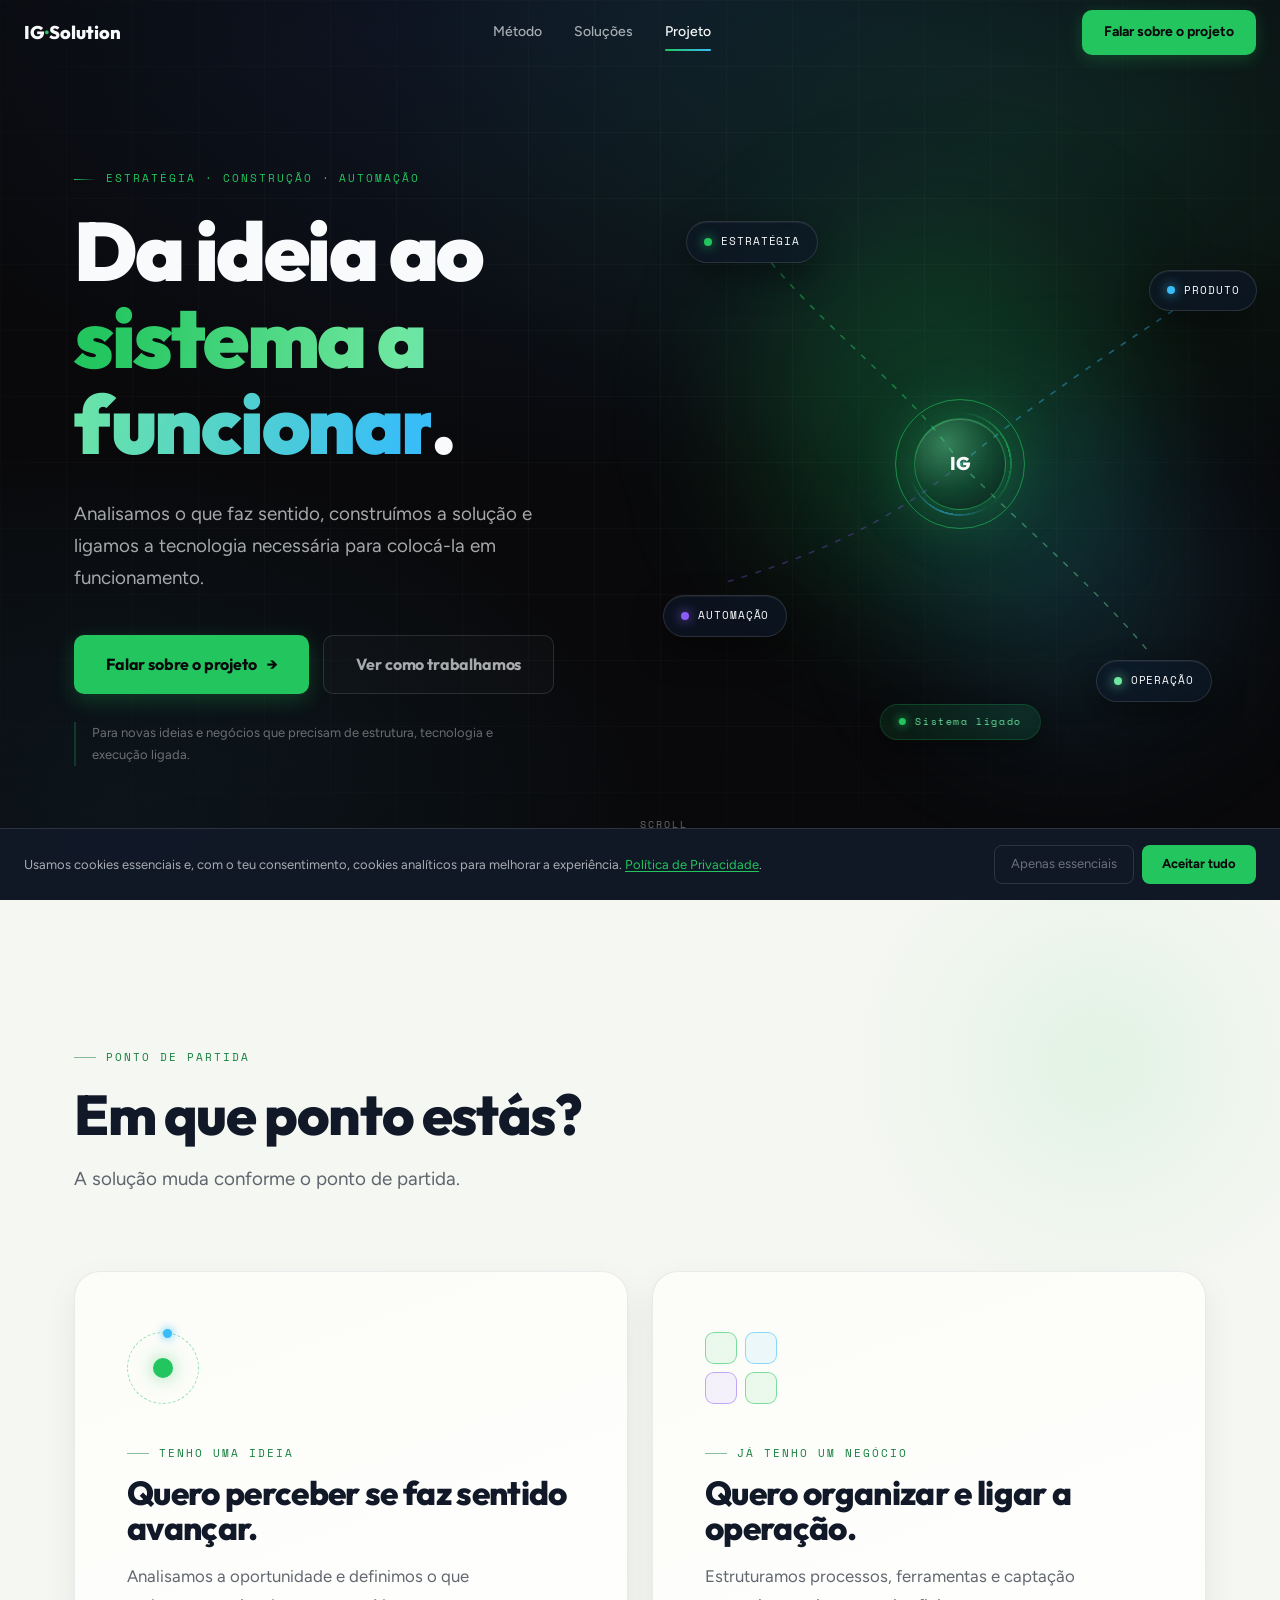
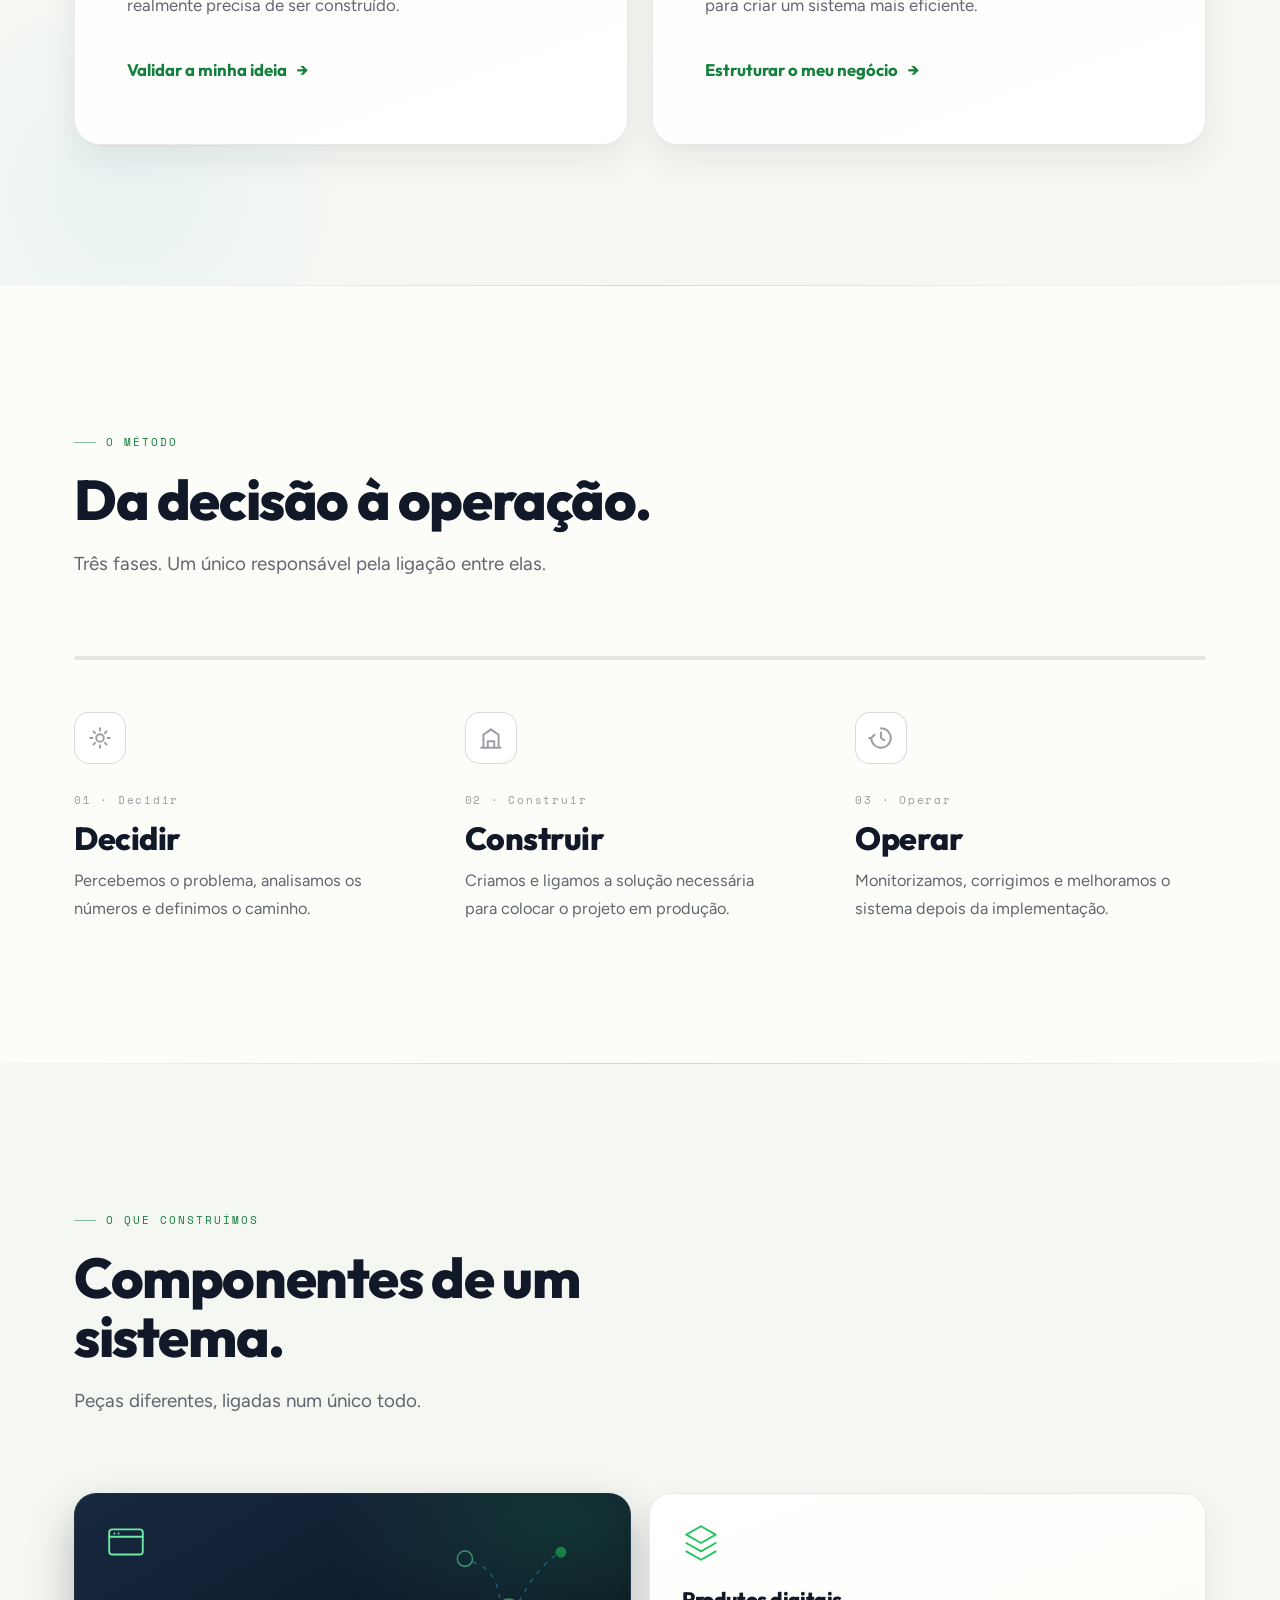
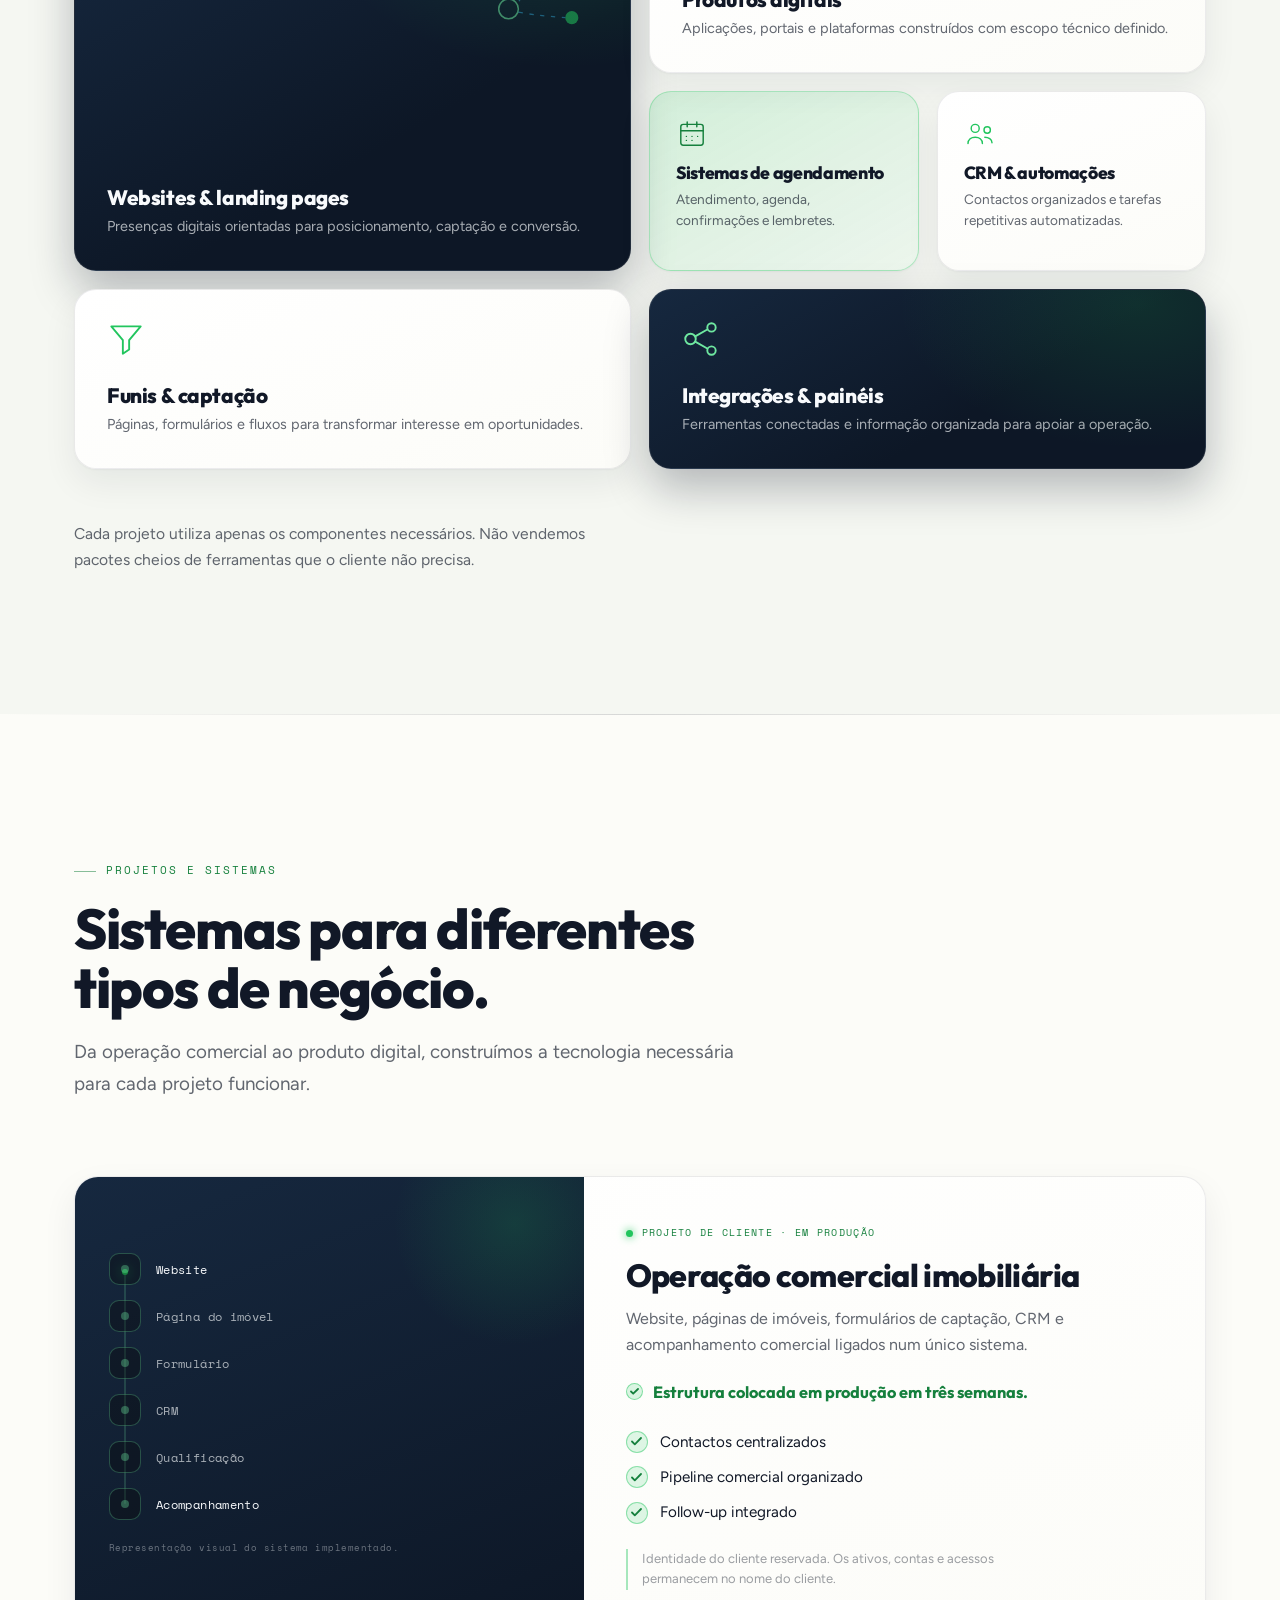
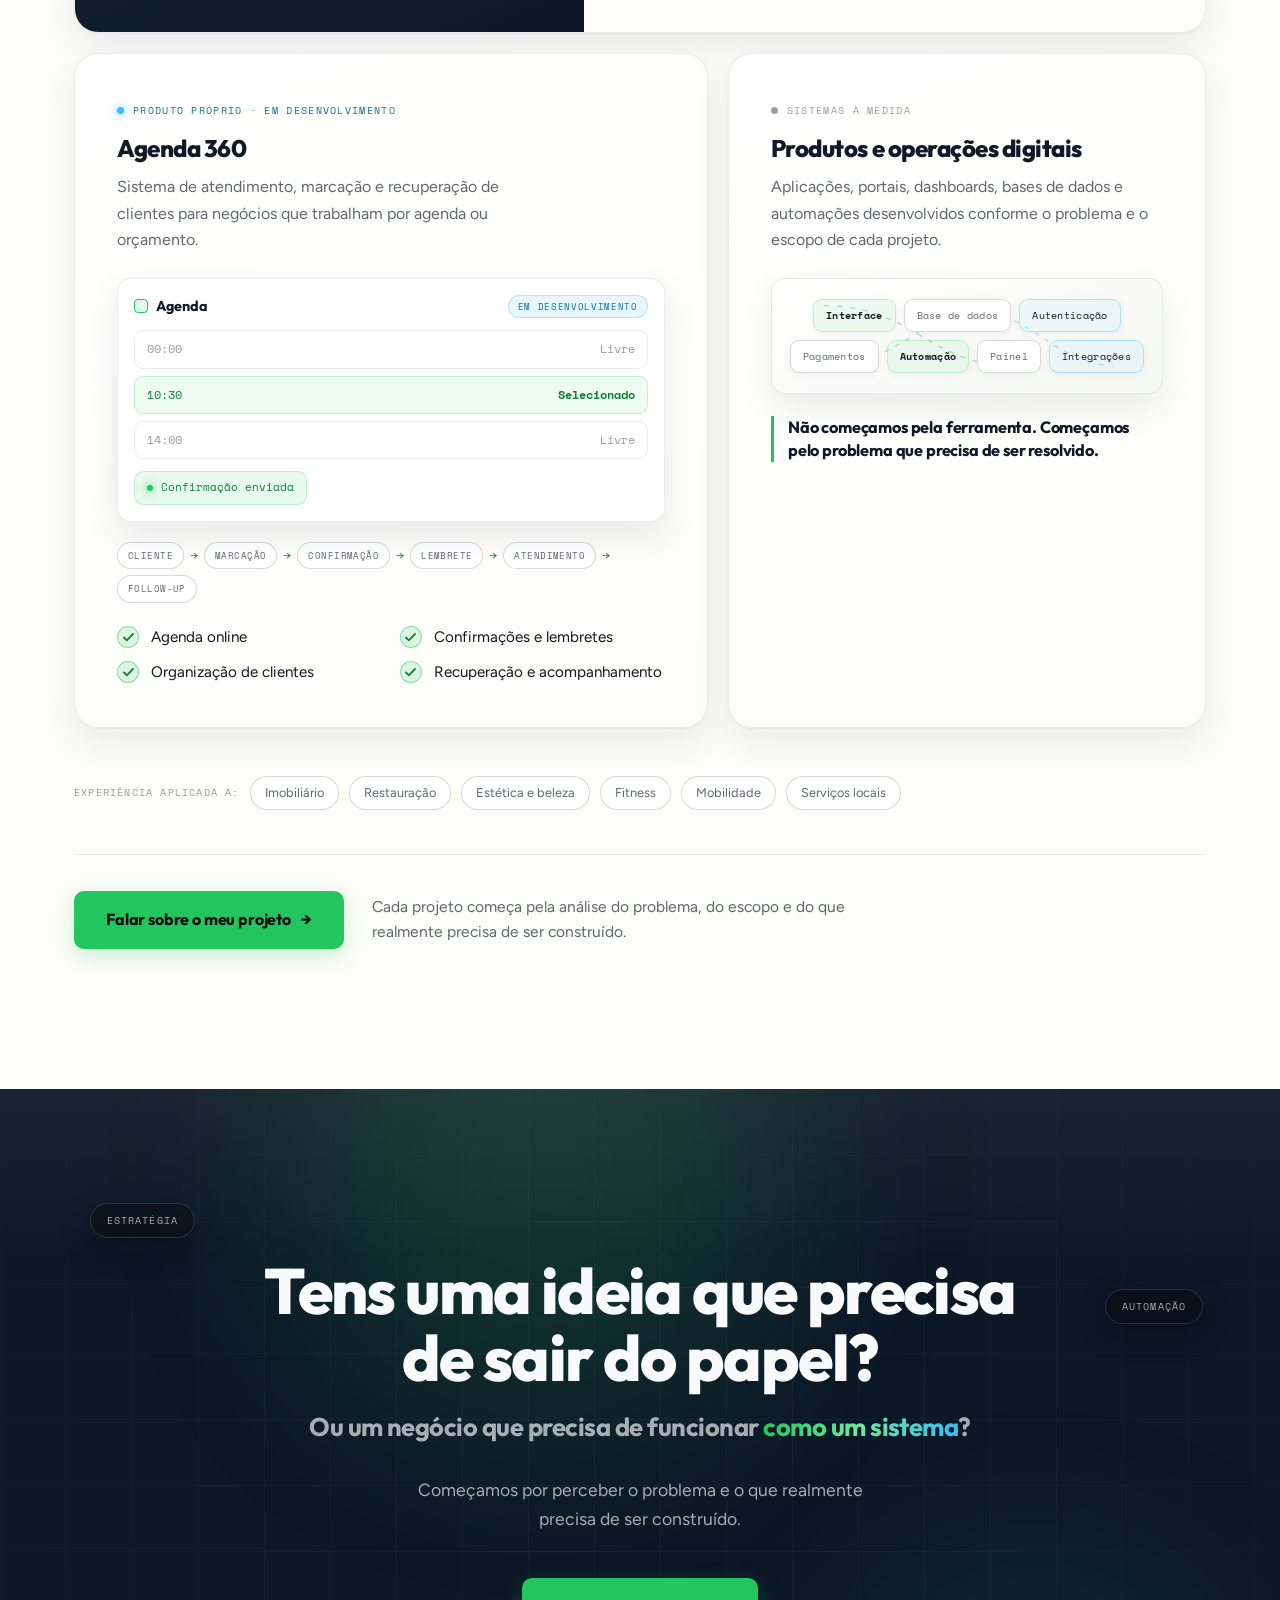
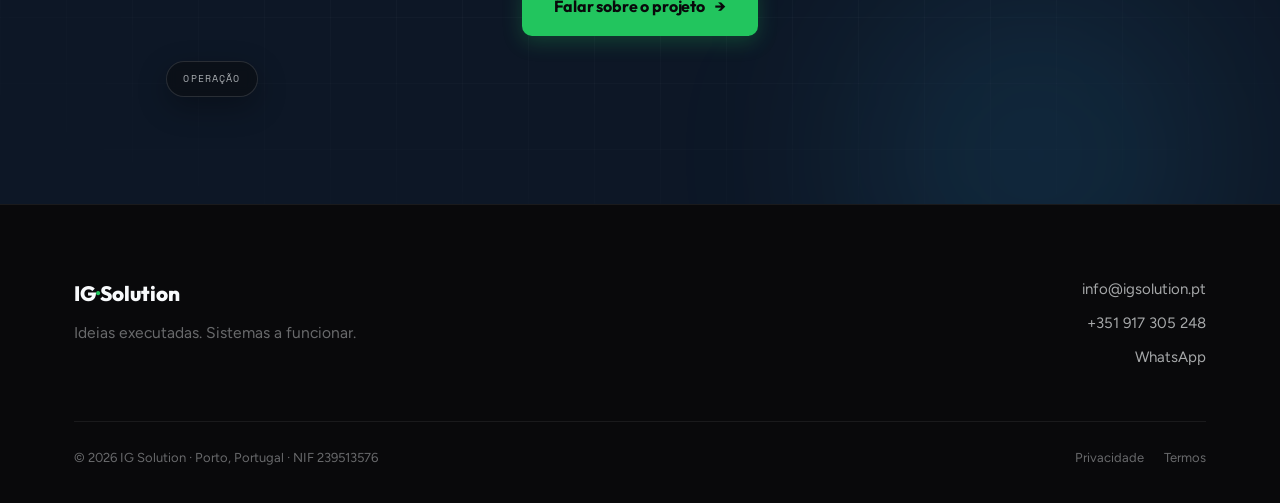
==== commit 6125d81e: "Secção Projetos: três provas de capacidade + correções pontuais - Substitui o projeto único por três" ====
--- a/index.html
+++ b/index.html
@@ -17,7 +17,7 @@
 <link rel="preconnect" href="https://fonts.gstatic.com" crossorigin/>
 <link rel="preload" as="style" href="https://fonts.googleapis.com/css2?family=Outfit:wght@700;800;900&family=Figtree:wght@400;500;600&family=Space+Mono:wght@400&display=swap" onload="this.onload=null;this.rel='stylesheet'"/>
 <noscript><link rel="stylesheet" href="https://fonts.googleapis.com/css2?family=Outfit:wght@700;800;900&family=Figtree:wght@400;500;600&family=Space+Mono:wght@400&display=swap"/></noscript>
-<script type="application/ld+json">{"@context":"https://schema.org","@type":"LocalBusiness","name":"IG Solution","description":"Estúdio de execução digital. Analisamos, construímos e operamos sistemas digitais para transformar ideias e negócios em operações reais.","url":"https://igsolutionmkt-lang.github.io","telephone":"+351917305248","email":"info@igsolution.pt","address":{"@type":"PostalAddress","addressLocality":"Porto","addressCountry":"PT"},"openingHours":"Mo-Fr 09:00-18:00"}</script>
+<script type="application/ld+json">{"@context":"https://schema.org","@type":"LocalBusiness","name":"IG Solution","description":"Estúdio de execução digital. Analisamos, construímos e operamos sistemas digitais para transformar ideias e negócios em operações reais.","url":"https://igsolutionmkt-lang.github.io","telephone":"+351917305248","email":"info@igsolution.pt","address":{"@type":"PostalAddress","addressLocality":"Porto","addressCountry":"PT"}}</script>
 <style>
 /* ── RESET ── */
 *,*::before,*::after{box-sizing:border-box;margin:0;padding:0}
@@ -130,7 +130,7 @@
 /* HERO — cena do sistema */
 .scene{position:relative;height:540px;animation:fadeUp 1.1s .35s var(--ease) forwards;opacity:0}
 @media(min-width:961px){.scene{margin-right:-40px}}
-.scene-panel{position:absolute;inset:8% 4% 8% 4%;z-index:0;border-radius:28px;background:linear-gradient(150deg,rgba(19,32,54,.5),rgba(9,9,11,.2));border:1px solid rgba(255,255,255,.05);box-shadow:inset 0 1px 0 rgba(255,255,255,.05),0 40px 90px rgba(0,0,0,.4);backdrop-filter:blur(2px)}
+.scene-panel{position:absolute;inset:12% 8% 12% 8%;z-index:0;border-radius:40px;background:radial-gradient(ellipse at center,rgba(19,32,54,.16),transparent 72%);border:none;box-shadow:none}
 .scene-glow{position:absolute;border-radius:50%;filter:blur(72px);pointer-events:none;z-index:0}
 .glow-green{width:360px;height:360px;background:rgba(34,197,94,.20);top:8%;left:14%;animation:glowDrift 11s ease-in-out infinite}
 .glow-cyan{width:300px;height:300px;background:rgba(56,189,248,.13);bottom:2%;right:4%;animation:glowDrift 13s ease-in-out infinite reverse}
@@ -289,53 +289,93 @@
   .sol-foot{flex-direction:column;align-items:flex-start}
 }
 
-/* ══ 5. PROJETO EM DESTAQUE ══ */
+/* ══ 5. PROJETOS E SISTEMAS ══ */
 .s-proj{background:var(--cream);color:var(--ink);padding:140px 0;position:relative;overflow:hidden}
 .s-proj::before{content:'';position:absolute;top:0;left:0;right:0;height:1px;background:linear-gradient(90deg,transparent,var(--bdl2),transparent)}
-.proj-grid{display:grid;grid-template-columns:1.05fr .95fr;gap:72px;align-items:center;margin-top:72px;position:relative;z-index:1}
-.proj-grid>*{min-width:0}
-.proj-accent{position:absolute;left:-6%;top:50%;transform:translateY(-50%);width:560px;height:440px;border-radius:50%;background:radial-gradient(circle,rgba(34,197,94,.10),rgba(56,189,248,.05) 45%,transparent 68%);pointer-events:none;z-index:0}
-.mask-reveal{clip-path:inset(0 92% 0 0 round 22px);transition:clip-path 1.15s var(--ease)}
-.mask-reveal.visible{clip-path:inset(0 0 0 0 round 22px)}
-.proj-visual{position:relative;padding-bottom:40px}
-.browser{background:#fff;border:1px solid var(--bdl2);border-radius:16px;overflow:hidden;box-shadow:0 44px 90px rgba(17,24,39,.18),0 8px 24px rgba(17,24,39,.08)}
-.browser-bar{display:flex;align-items:center;gap:6px;padding:12px 16px;background:linear-gradient(180deg,#F7F9F4,#EEF1EA);border-bottom:1px solid var(--bdl)}
-.browser-bar i{width:10px;height:10px;border-radius:50%;background:rgba(17,24,39,.14)}
-.browser-bar i:nth-child(1){background:#F87171}.browser-bar i:nth-child(2){background:#FBBF24}.browser-bar i:nth-child(3){background:#34D399}
-.browser-bar span{margin-left:10px;font-family:var(--font-m);font-size:9px;color:var(--ink3);letter-spacing:.06em}
-.browser-body{padding:24px;display:flex;flex-direction:column;gap:13px}
-.sk{border-radius:8px;background:rgba(17,24,39,.06)}
-.sk-hero{height:82px;background:linear-gradient(120deg,#132036,#0d1726);position:relative;overflow:hidden}
-.sk-hero::after{content:'';position:absolute;top:20px;left:20px;width:44%;height:10px;border-radius:5px;background:rgba(248,250,252,.9)}
-.sk-hero::before{content:'';position:absolute;top:42px;left:20px;width:26%;height:9px;border-radius:5px;background:var(--green);box-shadow:0 0 16px rgba(34,197,94,.5)}
-.sk-row{display:grid;grid-template-columns:1fr 1fr 1fr;gap:11px}
-.sk-cell{height:48px}
-.sk-line{height:10px;width:62%}
-.sk-line.s2{width:40%}
-.phone{position:absolute;right:-10px;bottom:92px;width:112px;background:#fff;border:1px solid var(--bdl2);border-radius:20px;padding:8px;box-shadow:0 30px 60px rgba(17,24,39,.24)}
-.phone-screen{background:var(--light);border-radius:14px;padding:10px;display:flex;flex-direction:column;gap:7px}
-.phone-screen .sk-line{width:80%;height:8px}
-.phone-screen .sk-line.s2{width:55%}
-.phone-screen .sk-cell{height:28px;background:rgba(34,197,94,.18)}
-.proj-flow{display:flex;align-items:center;gap:8px;flex-wrap:wrap;margin-top:24px}
-.pf-chip{font-family:var(--font-m);font-size:9.5px;letter-spacing:.08em;text-transform:uppercase;padding:7px 14px;border-radius:100px;border:1px solid var(--bdl2);color:var(--ink2);background:#fff;box-shadow:0 2px 8px rgba(17,24,39,.05);opacity:0;transform:translateY(6px);transition:opacity .5s var(--ease),transform .5s var(--ease)}
-.proj-visual.visible .pf-chip{opacity:1;transform:none}
-.proj-visual.visible .pf-chip:nth-child(1){transition-delay:.5s}
-.proj-visual.visible .pf-chip:nth-child(3){transition-delay:.65s}
-.proj-visual.visible .pf-chip:nth-child(5){transition-delay:.8s}
-.proj-visual.visible .pf-chip:nth-child(7){transition-delay:.95s}
-.pf-arrow{color:#15803D;font-size:.85rem;opacity:0;transition:opacity .4s var(--ease)}
-.proj-visual.visible .pf-arrow{opacity:1;transition-delay:.75s}
-.proj-disclaimer{font-family:var(--font-m);font-size:9px;letter-spacing:.05em;color:var(--ink3);margin-top:16px}
-.proj-info .eyebrow{margin-bottom:14px}
-.proj-name{font-size:1.75rem;font-weight:800;color:var(--ink);margin-bottom:16px;letter-spacing:-.02em;line-height:1.15}
-.proj-desc{color:var(--ink2);font-size:1.1rem;margin-bottom:24px;max-width:440px}
-.proj-result{display:inline-block;font-family:var(--font-h);font-weight:800;font-size:1.15rem;color:#15803D;margin-bottom:28px;padding:10px 18px;border-radius:12px;background:rgba(34,197,94,.09);border:1px solid var(--green-border)}
-.proj-points{display:flex;flex-direction:column;gap:13px;margin-bottom:28px}
-.proj-points li{display:flex;align-items:center;gap:13px;font-size:1.02rem;color:var(--ink)}
-.proj-points li::before{content:'';width:24px;height:24px;border-radius:50%;background:rgba(34,197,94,.15);border:1px solid rgba(34,197,94,.45);flex-shrink:0;background-image:url("data:image/svg+xml,%3Csvg xmlns='http://www.w3.org/2000/svg' width='11' height='9' viewBox='0 0 11 9'%3E%3Cpath d='M1 4.5l2.8 2.8L10 1' stroke='%2315803D' stroke-width='1.8' fill='none' stroke-linecap='round' stroke-linejoin='round'/%3E%3C/svg%3E");background-repeat:no-repeat;background-position:center}
-.proj-note{font-size:.8375rem;color:var(--ink3);line-height:1.65;border-left:2px solid rgba(34,197,94,.45);padding-left:16px;margin-bottom:32px;max-width:420px}
-@media(max-width:900px){.s-proj{padding:96px 0}.proj-grid{grid-template-columns:1fr;gap:52px;margin-top:52px}.phone{right:4px}.proj-accent{display:none}}
+.s-proj .eyebrow{color:#15803D}
+.s-proj .sec-sub{color:var(--ink2)}
+.cap-grid{display:grid;gap:20px;margin-top:64px}
+.cap-row{display:grid;grid-template-columns:1.14fr .86fr;gap:20px}
+.cap{position:relative;border:1px solid var(--bdl);border-radius:24px;box-shadow:var(--sh-card);overflow:hidden;background:linear-gradient(162deg,#fff,var(--cream));transition:transform .4s var(--ease),box-shadow .4s,border-color .4s}
+.cap:hover{transform:translateY(-6px);box-shadow:var(--sh-card-h);border-color:var(--green-border)}
+.cap-body{padding:42px 42px}
+.cap-label{font-family:var(--font-m);font-size:10px;letter-spacing:.13em;text-transform:uppercase;color:#15803D;display:inline-flex;align-items:center;gap:9px;margin-bottom:16px}
+.cap-label i{width:7px;height:7px;border-radius:50%;background:var(--green);box-shadow:0 0 9px var(--green);flex-shrink:0;animation:blink 2s ease-in-out infinite}
+.cap-label.dev{color:#0e7490}
+.cap-label.dev i{background:var(--cyan);box-shadow:0 0 9px var(--cyan)}
+.cap-label.plain{color:var(--ink3)}
+.cap-label.plain i{animation:none;background:var(--ink3);box-shadow:none}
+.cap-title{font-family:var(--font-h);font-weight:800;color:var(--ink);letter-spacing:-.02em;line-height:1.15;font-size:1.5rem;margin-bottom:12px}
+.cap-desc{color:var(--ink2);line-height:1.65;font-size:1rem;max-width:440px}
+.cap-points{display:flex;flex-direction:column;gap:11px;margin-top:22px}
+.cap-points li{display:flex;align-items:center;gap:12px;font-size:.95rem;color:var(--ink)}
+.cap-points li::before{content:'';width:22px;height:22px;border-radius:50%;background:rgba(34,197,94,.14);border:1px solid rgba(34,197,94,.45);flex-shrink:0;background-image:url("data:image/svg+xml,%3Csvg xmlns='http://www.w3.org/2000/svg' width='11' height='9' viewBox='0 0 11 9'%3E%3Cpath d='M1 4.5l2.8 2.8L10 1' stroke='%2315803D' stroke-width='1.8' fill='none' stroke-linecap='round' stroke-linejoin='round'/%3E%3C/svg%3E");background-repeat:no-repeat;background-position:center}
+.cap-note{font-size:.8125rem;color:var(--ink3);line-height:1.6;border-left:2px solid rgba(34,197,94,.4);padding-left:14px;margin-top:24px;max-width:430px}
+.cap-result{display:inline-flex;align-items:center;gap:10px;font-family:var(--font-h);font-weight:700;font-size:1.02rem;color:#15803D;margin-top:20px}
+.cap-result::before{content:'';width:17px;height:17px;border-radius:50%;background:rgba(34,197,94,.16);border:1px solid rgba(34,197,94,.5);flex-shrink:0;background-image:url("data:image/svg+xml,%3Csvg xmlns='http://www.w3.org/2000/svg' width='9' height='7' viewBox='0 0 9 7'%3E%3Cpath d='M1 3.5l2.2 2.2L8 1' stroke='%2315803D' stroke-width='1.8' fill='none' stroke-linecap='round' stroke-linejoin='round'/%3E%3C/svg%3E");background-repeat:no-repeat;background-position:center}
+/* BLOCO 1 — projeto real */
+.cap-main{display:grid;grid-template-columns:.9fr 1.1fr;align-items:stretch}
+.cap-main .cap-body{align-self:center}
+.cap-main .cap-title{font-size:clamp(1.7rem,2.5vw,2.15rem)}
+.flow-panel{position:relative;background:linear-gradient(158deg,#16283f,var(--navy));padding:40px 34px;display:flex;flex-direction:column;justify-content:center;gap:20px;overflow:hidden}
+.flow-panel::after{content:'';position:absolute;top:-18%;right:-12%;width:260px;height:260px;border-radius:50%;background:radial-gradient(circle,rgba(34,197,94,.16),transparent 66%);pointer-events:none}
+.flow{position:relative;display:flex;flex-direction:column;gap:15px;z-index:1}
+.flow-rail{position:absolute;left:15px;top:16px;bottom:16px;width:2px;background:rgba(110,231,160,.18);border-radius:2px}
+.flow-rail span{position:absolute;left:-2px;top:0;width:6px;height:6px;border-radius:50%;background:var(--green);box-shadow:0 0 12px var(--green);animation:flowDrop 6s linear infinite}
+@keyframes flowDrop{0%{top:-6px;opacity:0}8%{opacity:1}92%{opacity:1}100%{top:100%;opacity:0}}
+.flow-node{position:relative;display:flex;align-items:center;gap:15px;z-index:1}
+.flow-node b{width:32px;height:32px;border-radius:10px;border:1px solid rgba(110,231,160,.28);background:rgba(9,9,11,.35);display:flex;align-items:center;justify-content:center;flex-shrink:0}
+.flow-node b::after{content:'';width:8px;height:8px;border-radius:50%;background:rgba(110,231,160,.35);animation:nodePulse 6s linear infinite}
+.flow-node:nth-of-type(1) b::after{animation-delay:.5s}
+.flow-node:nth-of-type(2) b::after{animation-delay:1.5s}
+.flow-node:nth-of-type(3) b::after{animation-delay:2.5s}
+.flow-node:nth-of-type(4) b::after{animation-delay:3.5s}
+.flow-node:nth-of-type(5) b::after{animation-delay:4.5s}
+.flow-node:nth-of-type(6) b::after{animation-delay:5.5s}
+@keyframes nodePulse{0%,16%{background:rgba(110,231,160,.35);box-shadow:none}4%{background:var(--green);box-shadow:0 0 12px var(--green)}}
+.flow-node em{font-style:normal;font-family:var(--font-m);font-size:12px;letter-spacing:.03em;color:var(--t2)}
+.flow-node:nth-of-type(1) em,.flow-node:nth-of-type(6) em{color:var(--t1)}
+.flow-cap{position:relative;z-index:1;font-family:var(--font-m);font-size:9px;letter-spacing:.05em;color:var(--t3)}
+@media(max-width:820px){.cap-main{grid-template-columns:1fr}.flow-panel{padding:34px 26px}}
+/* BLOCO 2 — agenda 360 */
+.agenda{margin-top:24px;background:#fff;border:1px solid var(--bdl);border-radius:14px;padding:16px;box-shadow:0 14px 34px rgba(17,24,39,.09);position:relative;overflow:hidden}
+.agenda-top{display:flex;align-items:center;justify-content:space-between;margin-bottom:12px}
+.agenda-title{font-family:var(--font-h);font-weight:700;font-size:.9rem;color:var(--ink);display:flex;align-items:center;gap:8px}
+.agenda-title::before{content:'';width:14px;height:14px;border-radius:4px;border:1.5px solid var(--green);background:rgba(34,197,94,.12)}
+.agenda-badge{font-family:var(--font-m);font-size:8.5px;letter-spacing:.08em;text-transform:uppercase;color:#0e7490;background:rgba(56,189,248,.12);border:1px solid rgba(56,189,248,.3);padding:4px 9px;border-radius:100px}
+.agenda-slots{display:flex;flex-direction:column;gap:7px}
+.slot{display:flex;align-items:center;justify-content:space-between;padding:9px 12px;border:1px solid var(--bdl);border-radius:9px;font-family:var(--font-m);font-size:.72rem;color:var(--ink3)}
+.slot em{font-style:normal}
+.slot b{font-weight:400;color:var(--ink3)}
+.slot.sel{border-color:var(--green-border);background:rgba(34,197,94,.08)}
+.slot.sel em{color:#15803D}
+.slot.sel b{color:#15803D;font-weight:700}
+.agenda-toast{margin-top:12px;display:inline-flex;align-items:center;gap:8px;font-family:var(--font-m);font-size:.68rem;color:#15803D;background:rgba(34,197,94,.10);border:1px solid var(--green-border);padding:7px 12px;border-radius:9px;animation:toastPulse 5s ease-in-out infinite}
+.agenda-toast i{width:6px;height:6px;border-radius:50%;background:var(--green);box-shadow:0 0 8px var(--green)}
+@keyframes toastPulse{0%,100%{transform:translateY(0);opacity:.82}50%{transform:translateY(-2px);opacity:1}}
+.mini-flow{display:flex;align-items:center;gap:6px;flex-wrap:wrap;margin-top:20px}
+.mf-chip{font-family:var(--font-m);font-size:8.5px;letter-spacing:.05em;text-transform:uppercase;padding:6px 10px;border-radius:100px;border:1px solid var(--bdl2);color:var(--ink2);background:#fff}
+.mf-arr{color:#15803D;font-size:.7rem}
+.cap-points-2{display:grid;grid-template-columns:1fr 1fr;gap:11px 18px}
+/* BLOCO 3 — arquitetura modular */
+.arch{margin-top:24px;position:relative;padding:20px 16px;border:1px solid var(--bdl);border-radius:14px;background:linear-gradient(160deg,#fff,var(--light));box-shadow:0 14px 34px rgba(17,24,39,.08);overflow:hidden}
+.arch-svg{position:absolute;inset:0;width:100%;height:100%;pointer-events:none}
+.arch-svg path{fill:none;stroke:rgba(56,189,248,.4);stroke-width:1.2;stroke-dasharray:4 6;animation:lineFlow 3.2s linear infinite}
+.arch-svg path.g{stroke:rgba(34,197,94,.45)}
+.arch-mods{position:relative;display:flex;flex-wrap:wrap;gap:8px;justify-content:center}
+.arch-mod{font-family:var(--font-m);font-size:9.5px;letter-spacing:.03em;padding:8px 12px;border-radius:9px;border:1px solid var(--bdl2);background:#fff;color:var(--ink2);box-shadow:0 2px 8px rgba(17,24,39,.05)}
+.arch-mod.key{border-color:var(--green-border);background:rgba(34,197,94,.07);color:var(--ink);font-weight:600}
+.arch-mod.cy{border-color:rgba(56,189,248,.35);background:rgba(56,189,248,.06);color:var(--ink)}
+.cap-quote{margin-top:22px;font-family:var(--font-h);font-weight:700;font-size:1.02rem;color:var(--ink);line-height:1.4;letter-spacing:-.01em;border-left:3px solid var(--green);padding-left:14px}
+/* EXPERIÊNCIA POR SETOR + CTA */
+.cap-sectors{display:flex;align-items:center;gap:10px;flex-wrap:wrap;margin-top:48px}
+.cap-sectors .lbl{font-family:var(--font-m);font-size:10px;letter-spacing:.12em;text-transform:uppercase;color:var(--ink3)}
+.sector-chip{font-size:.8rem;padding:6px 14px;border-radius:100px;border:1px solid var(--bdl2);color:var(--ink2);background:#fff;transition:border-color .2s,color .2s}
+.sector-chip:hover{border-color:var(--green-border);color:var(--ink)}
+.cap-foot{display:flex;align-items:center;gap:28px;flex-wrap:wrap;margin-top:44px;padding-top:36px;border-top:1px solid var(--bdl)}
+.cap-foot p{color:var(--ink2);font-size:.975rem;max-width:480px;line-height:1.6}
+@media(max-width:900px){.s-proj{padding:96px 0}.cap-grid{margin-top:52px}.cap-row{grid-template-columns:1fr}.cap-body{padding:34px 28px}.cap-foot{flex-direction:column;align-items:flex-start;gap:18px}}
+@media(max-width:520px){.cap-points-2{grid-template-columns:1fr}}
 
 /* ══ 6. CTA FINAL — ESCURO ══ */
 .s-cta{background:var(--navy);color:var(--t1);padding:168px 0;position:relative;overflow:hidden}
@@ -575,54 +615,124 @@
     </div>
     <div class="sol-foot reveal">
       <p class="sol-note">Cada projeto utiliza apenas os componentes necessários. Não vendemos pacotes cheios de ferramentas que o cliente não precisa.</p>
-      <a href="diagnostico.html" class="btn btn-green">Falar sobre o projeto <span class="arr" aria-hidden="true">→</span></a>
     </div>
   </div>
 </section>
 
-<!-- ══ 5. PROJETO EM DESTAQUE ══ -->
+<!-- ══ 5. PROJETOS E SISTEMAS ══ -->
 <section class="s-proj" id="projetos">
   <div class="container">
     <div class="sec-head reveal">
-      <span class="eyebrow">Projeto em destaque</span>
-      <h2>Um sistema, não peças soltas.</h2>
-    </div>
-    <div class="proj-grid">
-      <div class="proj-accent" aria-hidden="true"></div>
-      <div class="proj-visual reveal mask-reveal" id="proj-visual">
-        <div class="browser" id="proj-browser">
-          <div class="browser-bar"><i></i><i></i><i></i><span>www — website institucional</span></div>
-          <div class="browser-body">
-            <div class="sk sk-hero"></div>
-            <div class="sk sk-line"></div>
-            <div class="sk sk-line s2"></div>
-            <div class="sk-row"><div class="sk sk-cell"></div><div class="sk sk-cell"></div><div class="sk sk-cell"></div></div>
+      <span class="eyebrow">Projetos e sistemas</span>
+      <h2>Sistemas para diferentes tipos de negócio.</h2>
+      <p class="sec-sub">Da operação comercial ao produto digital, construímos a tecnologia necessária para cada projeto funcionar.</p>
+    </div>
+    <div class="cap-grid">
+
+      <!-- BLOCO 1 — Projeto real -->
+      <article class="cap cap-main reveal">
+        <div class="flow-panel">
+          <div class="flow">
+            <span class="flow-rail" aria-hidden="true"><span></span></span>
+            <div class="flow-node"><b aria-hidden="true"></b><em>Website</em></div>
+            <div class="flow-node"><b aria-hidden="true"></b><em>Página do imóvel</em></div>
+            <div class="flow-node"><b aria-hidden="true"></b><em>Formulário</em></div>
+            <div class="flow-node"><b aria-hidden="true"></b><em>CRM</em></div>
+            <div class="flow-node"><b aria-hidden="true"></b><em>Qualificação</em></div>
+            <div class="flow-node"><b aria-hidden="true"></b><em>Acompanhamento</em></div>
           </div>
+          <p class="flow-cap">Representação visual do sistema implementado.</p>
         </div>
-        <div class="phone" aria-hidden="true">
-          <div class="phone-screen"><div class="sk sk-line"></div><div class="sk sk-cell"></div><div class="sk sk-line s2"></div></div>
+        <div class="cap-body">
+          <span class="cap-label"><i></i>Projeto de cliente · Em produção</span>
+          <h3 class="cap-title">Operação comercial imobiliária</h3>
+          <p class="cap-desc">Website, páginas de imóveis, formulários de captação, CRM e acompanhamento comercial ligados num único sistema.</p>
+          <div class="cap-result">Estrutura colocada em produção em três semanas.</div>
+          <ul class="cap-points">
+            <li>Contactos centralizados</li>
+            <li>Pipeline comercial organizado</li>
+            <li>Follow-up integrado</li>
+          </ul>
+          <p class="cap-note">Identidade do cliente reservada. Os ativos, contas e acessos permanecem no nome do cliente.</p>
         </div>
-        <div class="proj-flow" aria-label="Fluxo do sistema: website, formulário, CRM, acompanhamento">
-          <span class="pf-chip">Website</span><span class="pf-arrow" aria-hidden="true">→</span>
-          <span class="pf-chip">Formulário</span><span class="pf-arrow" aria-hidden="true">→</span>
-          <span class="pf-chip">CRM</span><span class="pf-arrow" aria-hidden="true">→</span>
-          <span class="pf-chip">Acompanhamento</span>
-        </div>
-        <p class="proj-disclaimer">Representação visual do sistema — não é uma captura real do projeto.</p>
-      </div>
-      <div class="proj-info reveal d2">
-        <span class="eyebrow">Site · Captação · CRM · Automação</span>
-        <div class="proj-name">Promotora imobiliária — identidade reservada</div>
-        <p class="proj-desc">Website institucional, captação, organização de contactos, CRM e automação de leads implementados como um único sistema.</p>
-        <div class="proj-result">Estrutura colocada em produção em três semanas.</div>
-        <ul class="proj-points">
-          <li>Website publicado</li>
-          <li>Contactos organizados</li>
-          <li>Follow-up automatizado</li>
-        </ul>
-        <p class="proj-note">Os ativos de marca, contas e acessos ficam sempre no nome do cliente. A IG Solution implementa e acompanha a infraestrutura acordada.</p>
-        <a href="diagnostico.html" class="btn btn-green">Falar sobre um projeto semelhante <span class="arr" aria-hidden="true">→</span></a>
-      </div>
+      </article>
+
+      <!-- BLOCOS 2 + 3 -->
+      <div class="cap-row">
+        <!-- BLOCO 2 — Produto próprio -->
+        <article class="cap cap-agenda reveal d1">
+          <div class="cap-body">
+            <span class="cap-label dev"><i></i>Produto próprio · Em desenvolvimento</span>
+            <h3 class="cap-title">Agenda 360</h3>
+            <p class="cap-desc">Sistema de atendimento, marcação e recuperação de clientes para negócios que trabalham por agenda ou orçamento.</p>
+            <div class="agenda" aria-hidden="true">
+              <div class="agenda-top"><span class="agenda-title">Agenda</span><span class="agenda-badge">Em desenvolvimento</span></div>
+              <div class="agenda-slots">
+                <div class="slot"><em>09:00</em><b>Livre</b></div>
+                <div class="slot sel"><em>10:30</em><b>Selecionado</b></div>
+                <div class="slot"><em>14:00</em><b>Livre</b></div>
+              </div>
+              <span class="agenda-toast"><i></i>Confirmação enviada</span>
+            </div>
+            <div class="mini-flow" aria-hidden="true">
+              <span class="mf-chip">Cliente</span><span class="mf-arr">→</span>
+              <span class="mf-chip">Marcação</span><span class="mf-arr">→</span>
+              <span class="mf-chip">Confirmação</span><span class="mf-arr">→</span>
+              <span class="mf-chip">Lembrete</span><span class="mf-arr">→</span>
+              <span class="mf-chip">Atendimento</span><span class="mf-arr">→</span>
+              <span class="mf-chip">Follow-up</span>
+            </div>
+            <ul class="cap-points cap-points-2">
+              <li>Agenda online</li>
+              <li>Confirmações e lembretes</li>
+              <li>Organização de clientes</li>
+              <li>Recuperação e acompanhamento</li>
+            </ul>
+          </div>
+        </article>
+
+        <!-- BLOCO 3 — Desenvolvimento personalizado -->
+        <article class="cap cap-arch reveal d2">
+          <div class="cap-body">
+            <span class="cap-label plain"><i></i>Sistemas à medida</span>
+            <h3 class="cap-title">Produtos e operações digitais</h3>
+            <p class="cap-desc">Aplicações, portais, dashboards, bases de dados e automações desenvolvidos conforme o problema e o escopo de cada projeto.</p>
+            <div class="arch" aria-hidden="true">
+              <svg class="arch-svg" viewBox="0 0 300 120" preserveAspectRatio="none">
+                <path class="g" d="M40,28 C110,28 120,92 190,92"/>
+                <path d="M150,28 C205,40 210,82 262,92"/>
+                <path class="g" d="M40,92 C90,92 120,40 150,28"/>
+              </svg>
+              <div class="arch-mods">
+                <span class="arch-mod key">Interface</span>
+                <span class="arch-mod">Base de dados</span>
+                <span class="arch-mod cy">Autenticação</span>
+                <span class="arch-mod">Pagamentos</span>
+                <span class="arch-mod key">Automação</span>
+                <span class="arch-mod">Painel</span>
+                <span class="arch-mod cy">Integrações</span>
+              </div>
+            </div>
+            <p class="cap-quote">Não começamos pela ferramenta. Começamos pelo problema que precisa de ser resolvido.</p>
+          </div>
+        </article>
+      </div>
+
+    </div>
+
+    <div class="cap-sectors reveal">
+      <span class="lbl">Experiência aplicada a:</span>
+      <span class="sector-chip">Imobiliário</span>
+      <span class="sector-chip">Restauração</span>
+      <span class="sector-chip">Estética e beleza</span>
+      <span class="sector-chip">Fitness</span>
+      <span class="sector-chip">Mobilidade</span>
+      <span class="sector-chip">Serviços locais</span>
+    </div>
+
+    <div class="cap-foot reveal">
+      <a href="diagnostico.html" class="btn btn-green">Falar sobre o meu projeto <span class="arr" aria-hidden="true">→</span></a>
+      <p>Cada projeto começa pela análise do problema, do escopo e do que realmente precisa de ser construído.</p>
     </div>
   </div>
 </section>
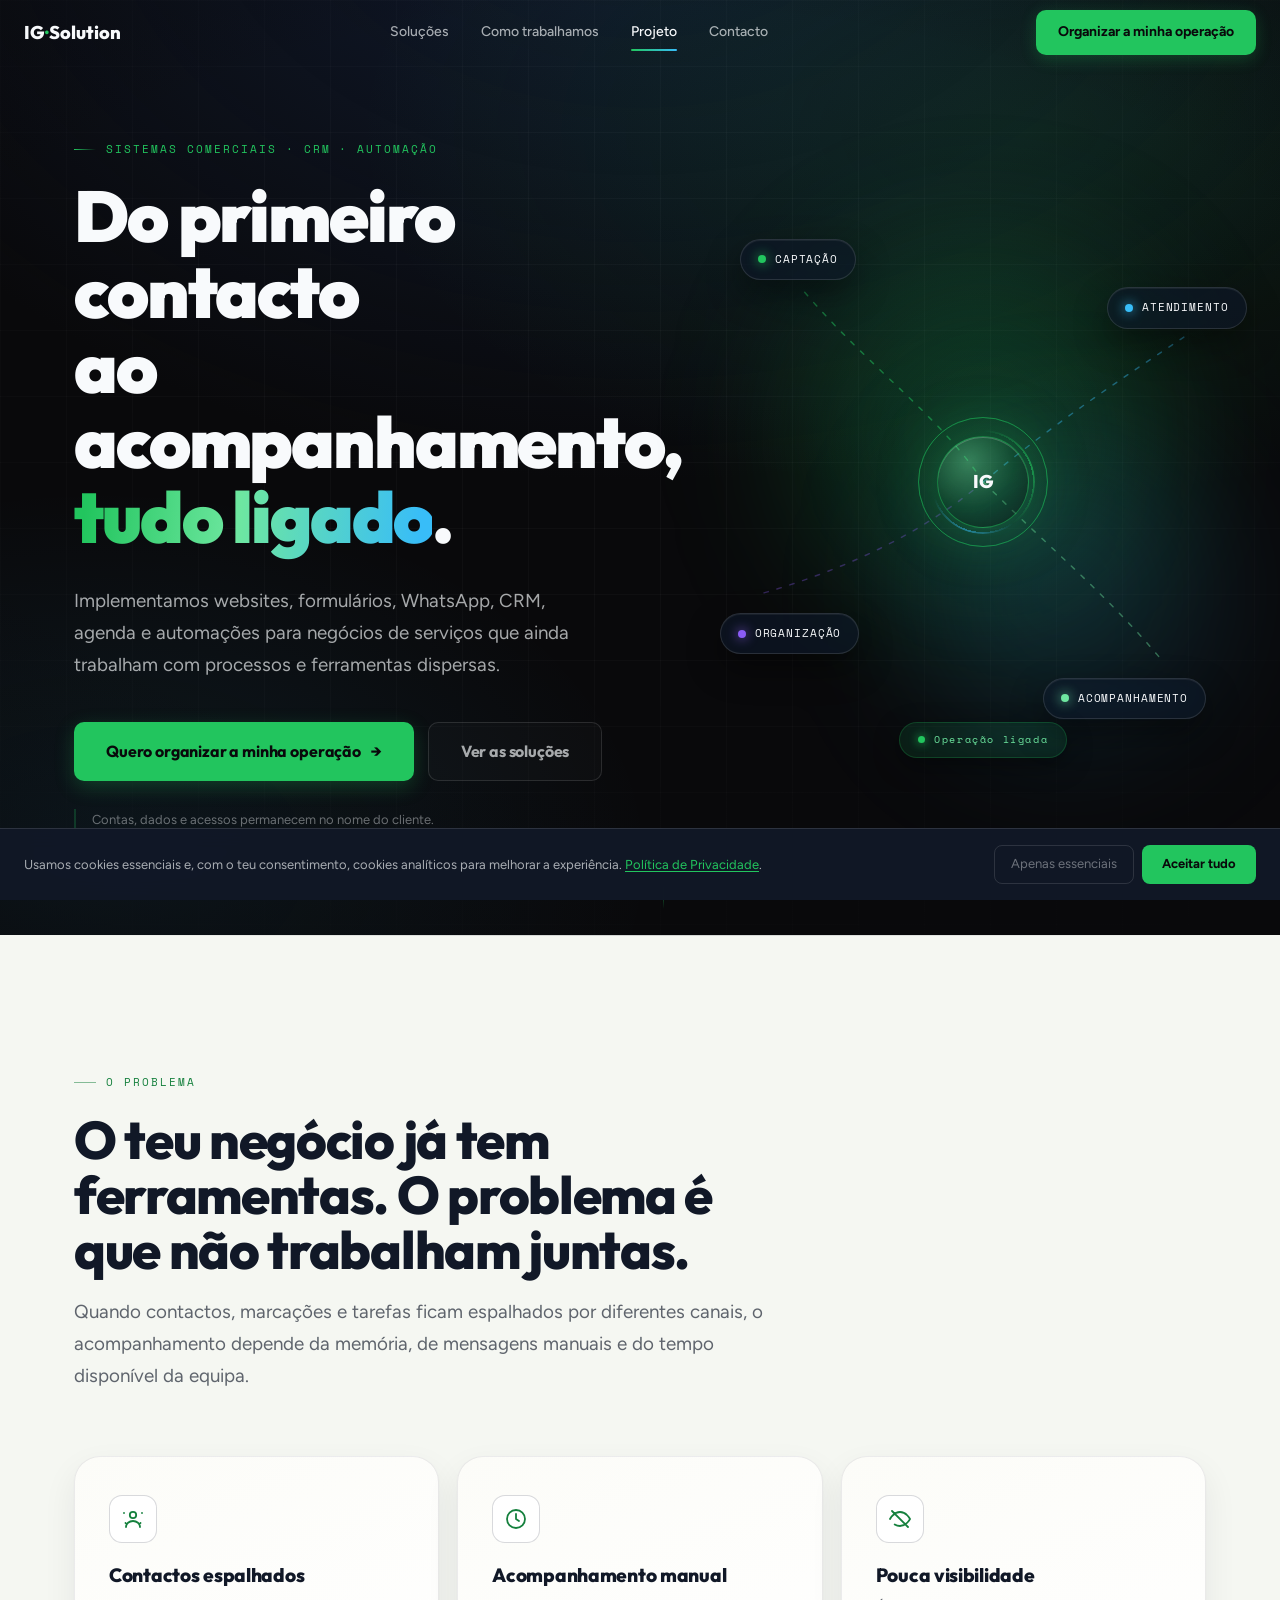
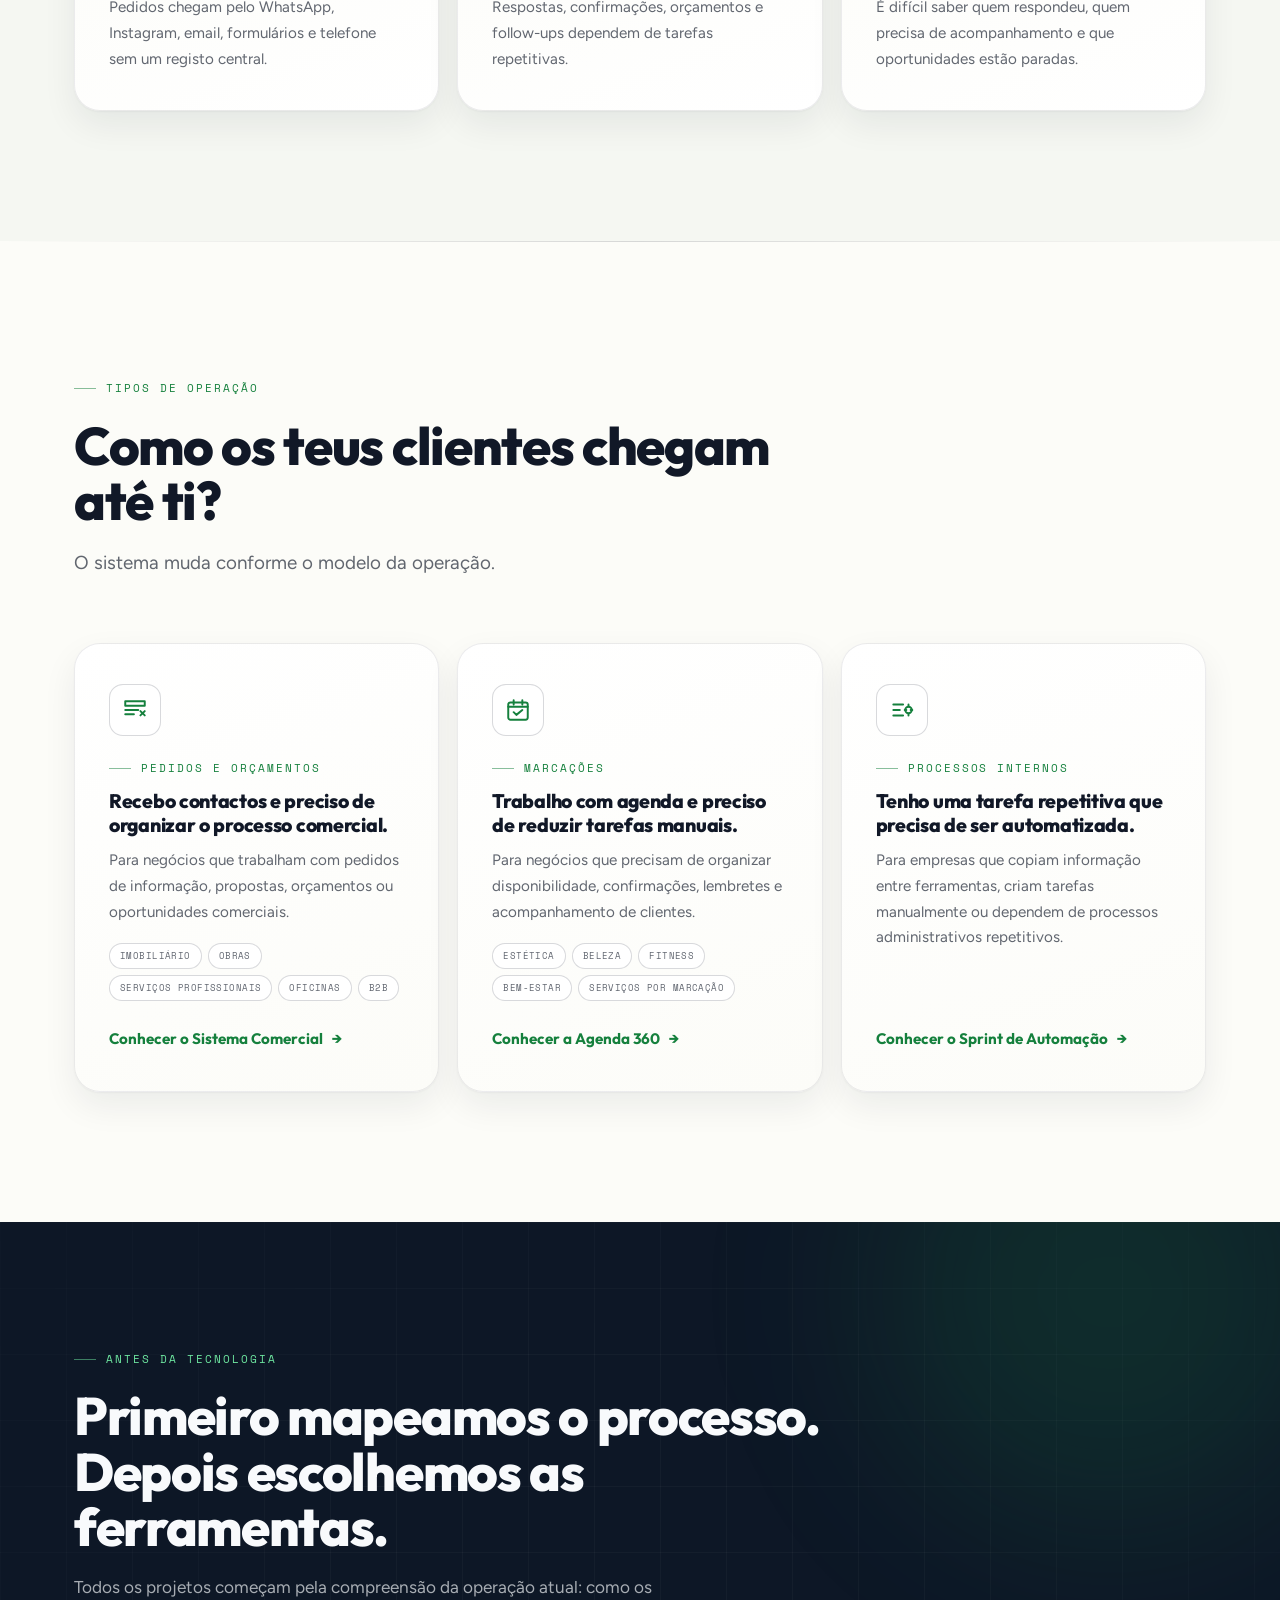
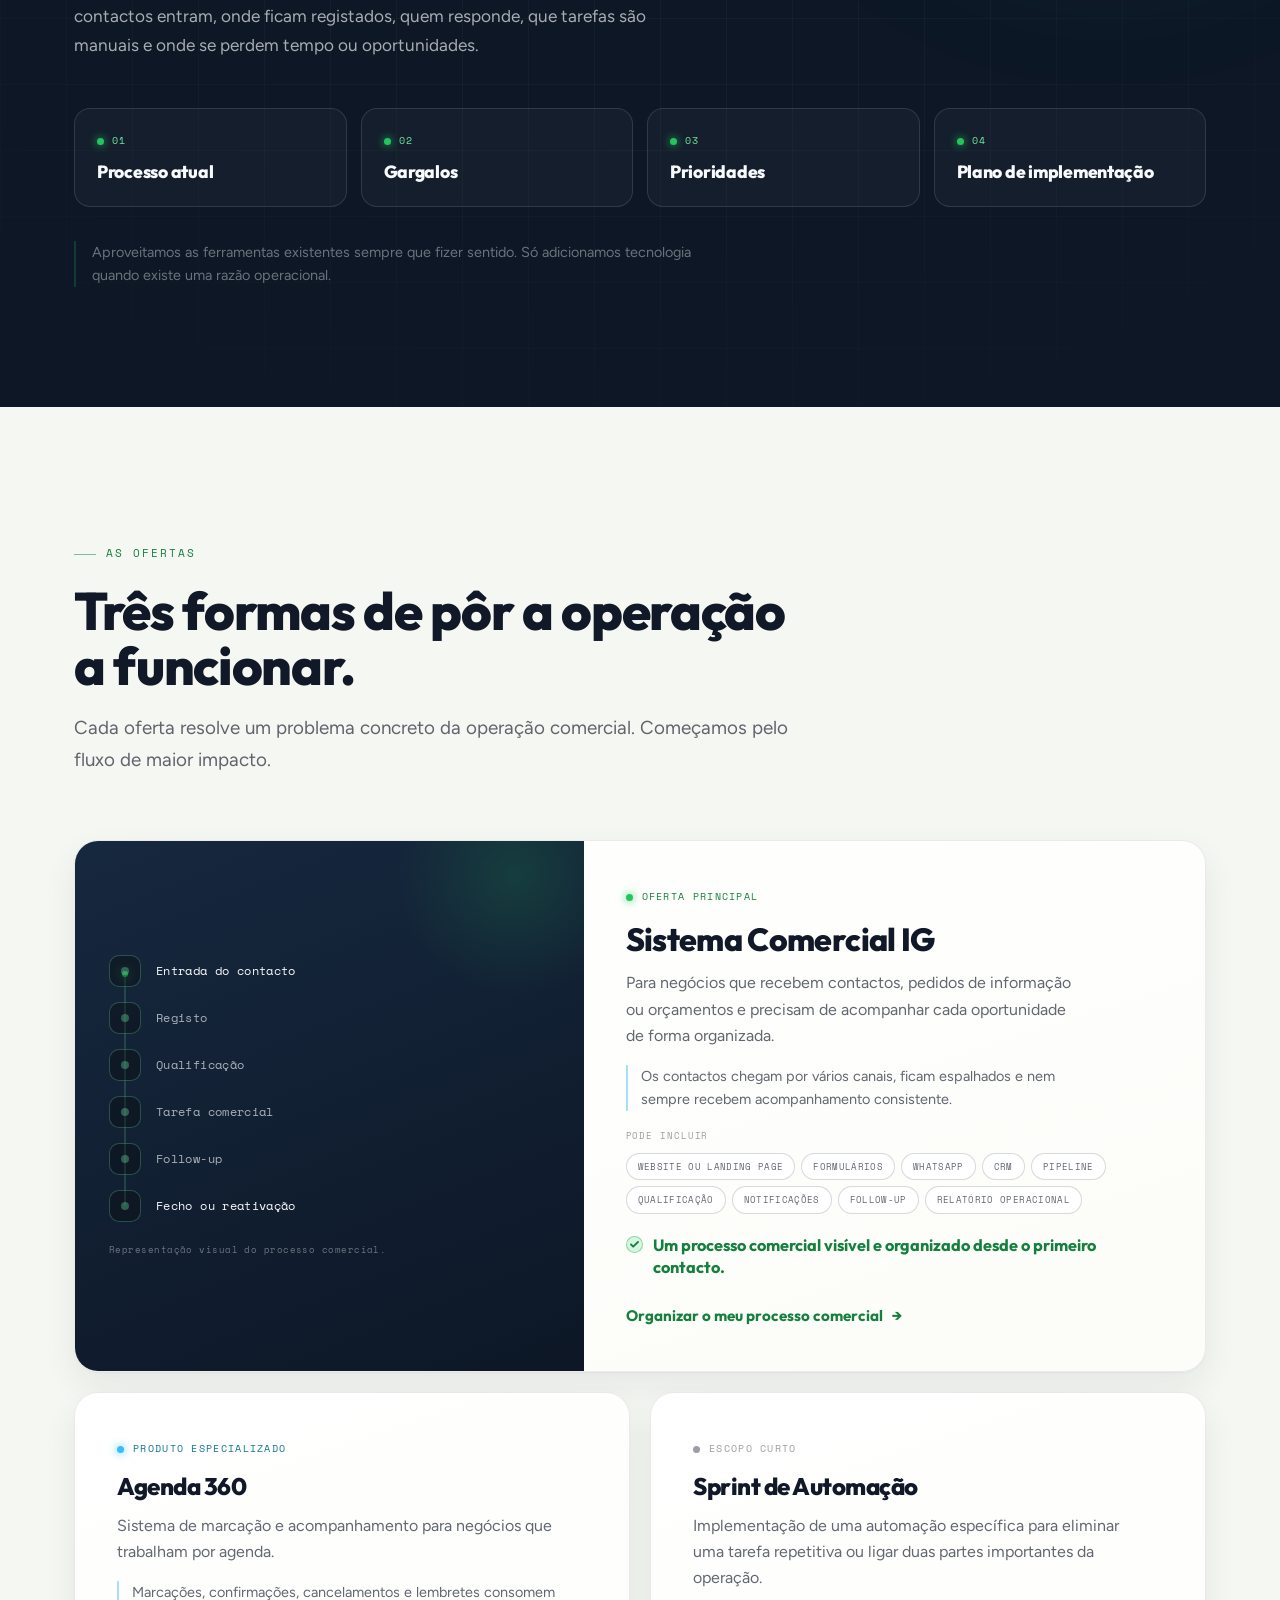
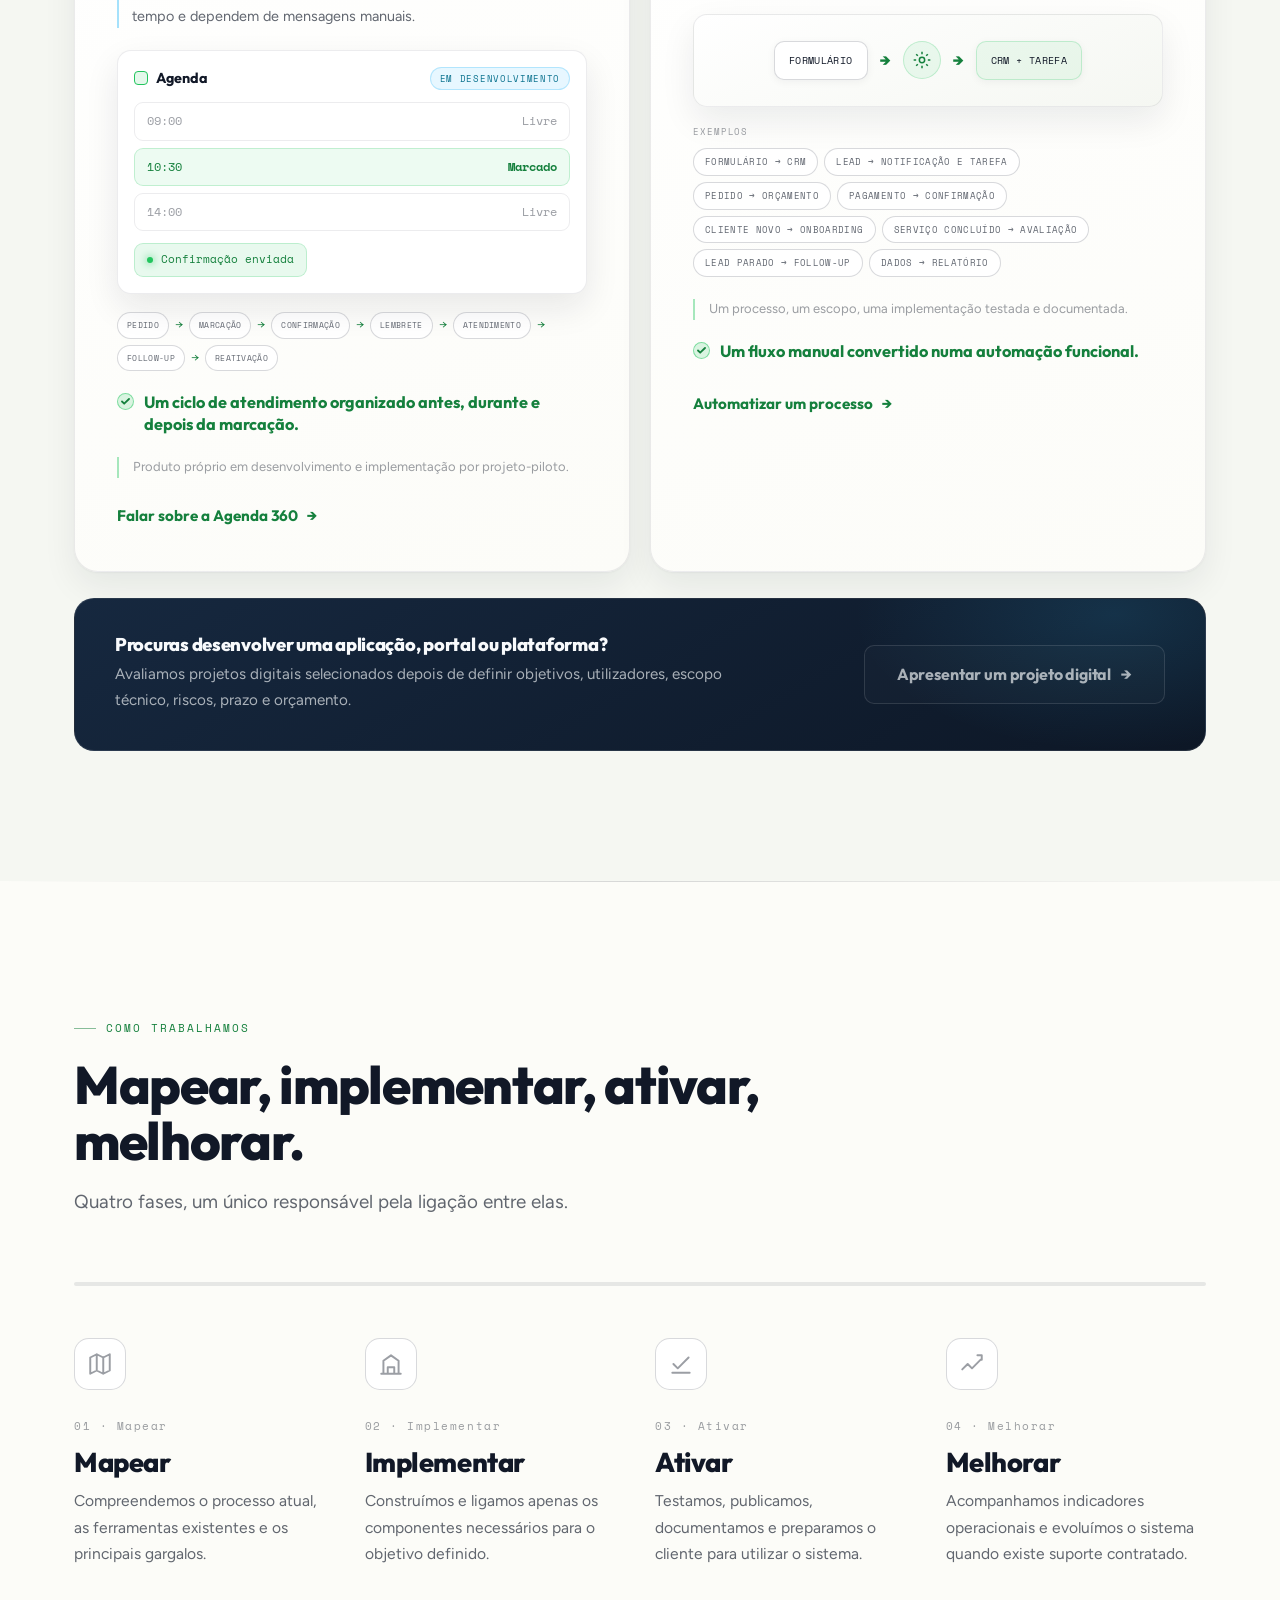
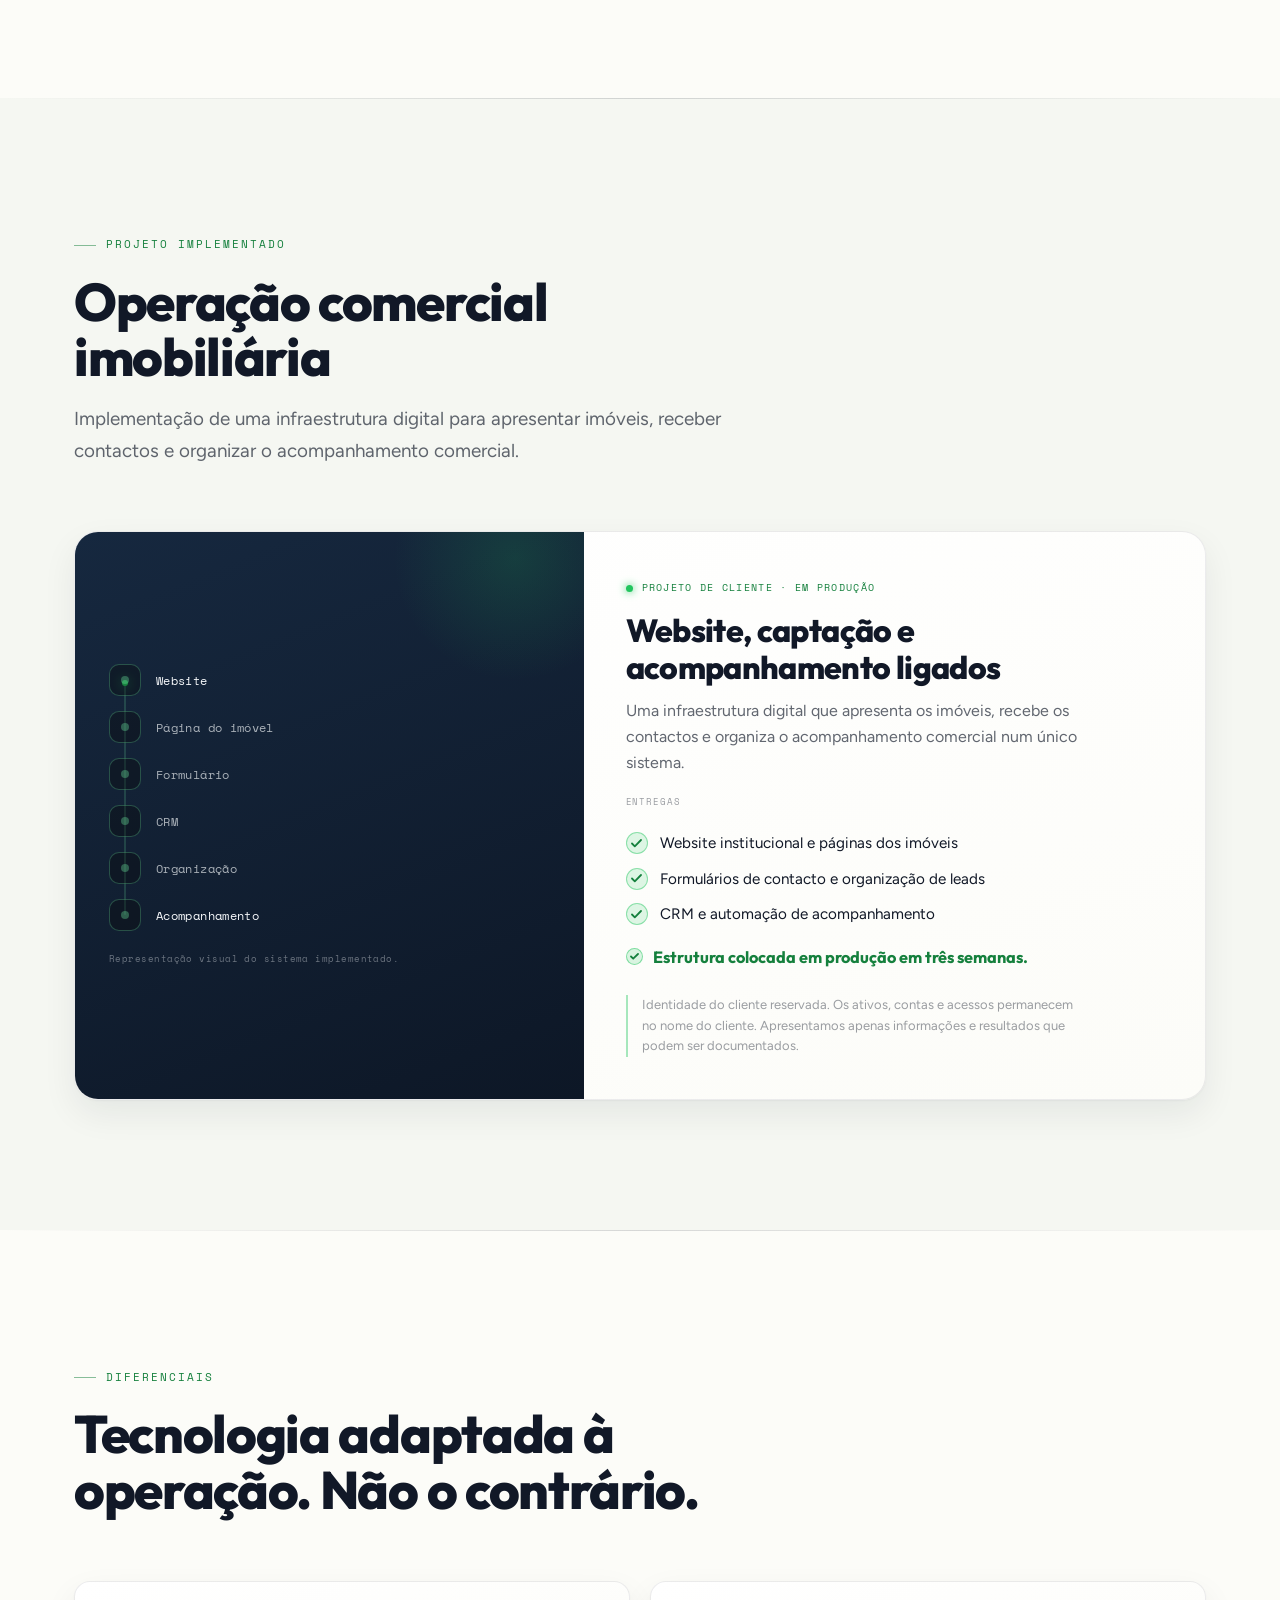
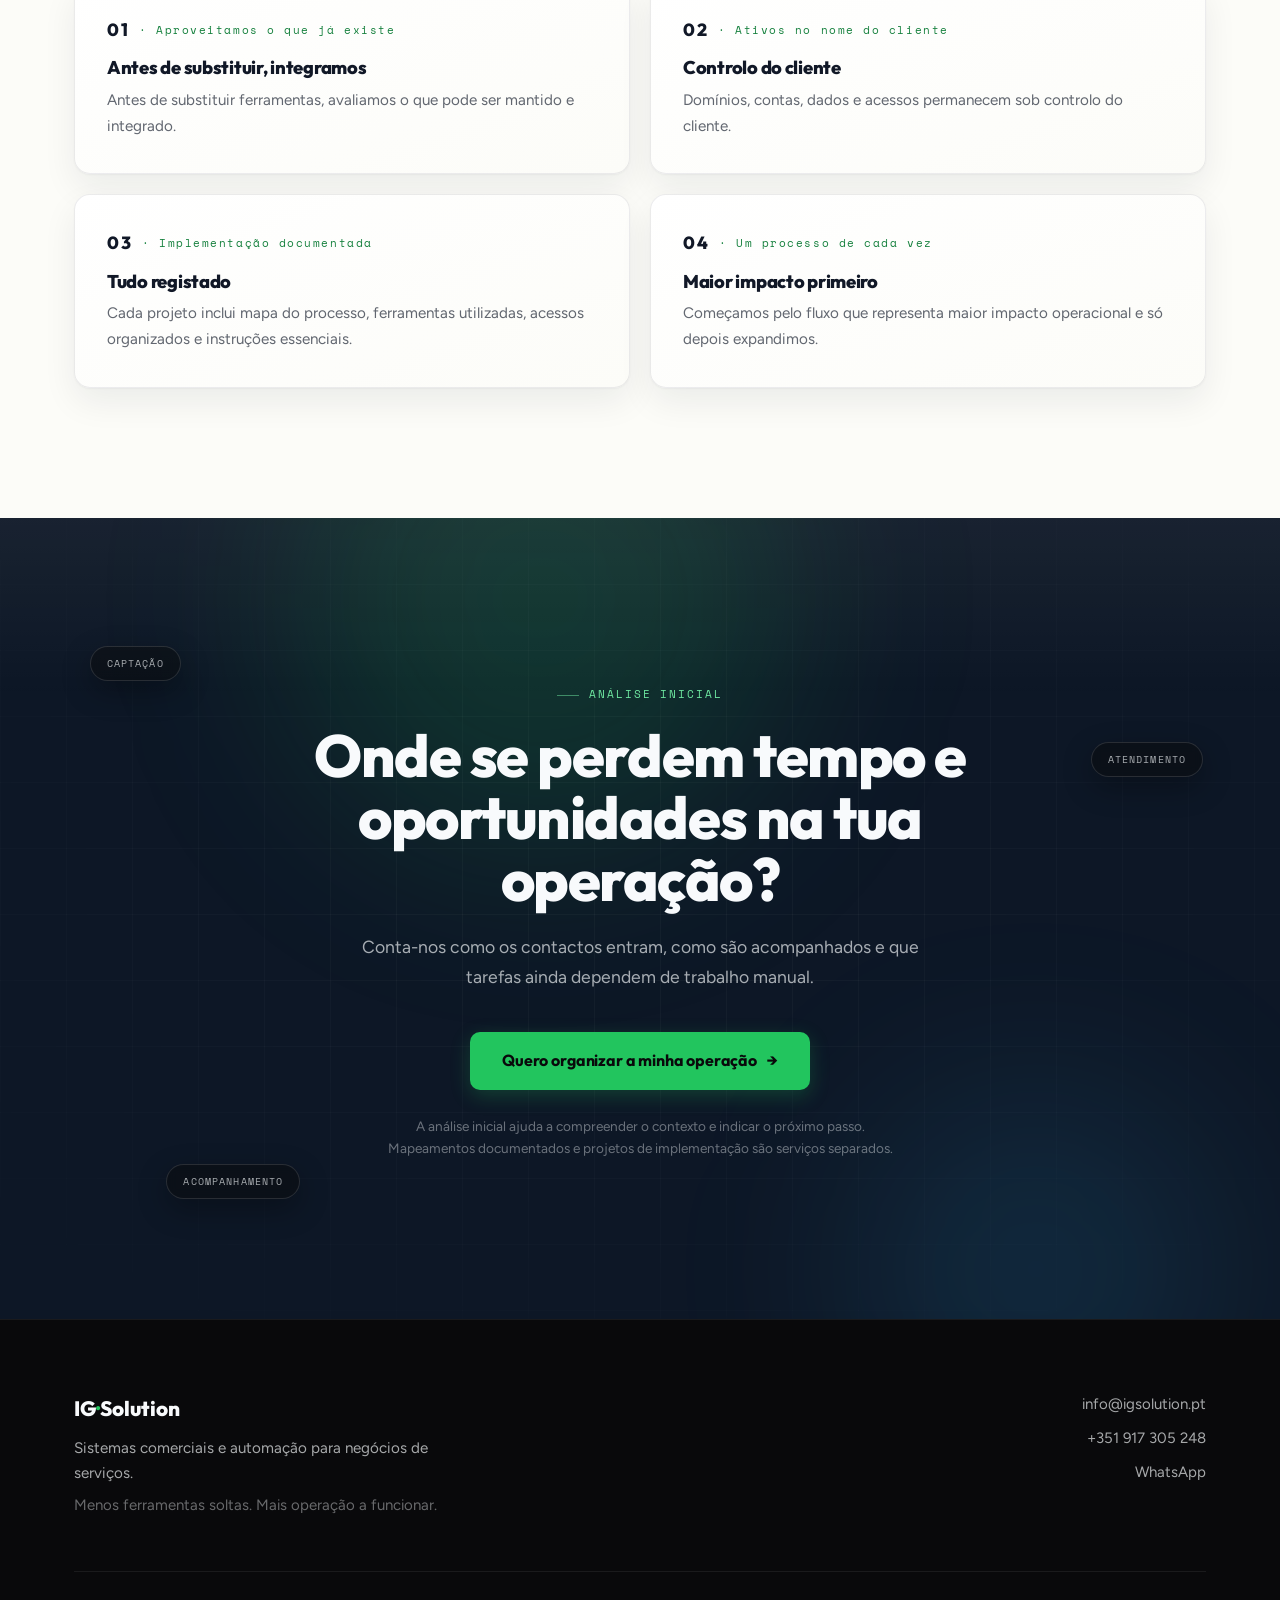
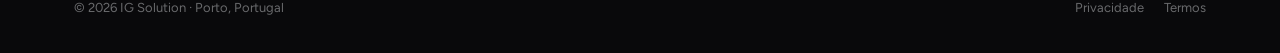
==== commit 0252f914: "Homepage: reposicionar para sistemas comerciais e automação de serviços - Novo foco: negócios de ser" ====
--- a/index.html
+++ b/index.html
@@ -3,21 +3,25 @@
 <head>
 <meta charset="UTF-8"/>
 <meta name="viewport" content="width=device-width,initial-scale=1"/>
-<title>IG Solution — Estratégia, Construção e Automação de Sistemas Digitais | Portugal</title>
-<meta name="description" content="A IG Solution analisa, constrói e opera sistemas digitais para transformar ideias e negócios em operações reais. Estratégia, websites, produtos, automação e operação em Portugal."/>
-<meta property="og:title" content="IG Solution — Estratégia, Construção e Automação de Sistemas Digitais"/>
-<meta property="og:description" content="A IG Solution analisa, constrói e opera sistemas digitais para transformar ideias e negócios em operações reais."/>
+<title>IG Solution — Sistemas Comerciais, CRM e Automação para Negócios de Serviços</title>
+<meta name="description" content="A IG Solution implementa sistemas comerciais, CRM, agenda e automações para organizar a captação, o atendimento e o acompanhamento de negócios de serviços."/>
+<meta property="og:title" content="IG Solution — Sistemas Comerciais, CRM e Automação para Negócios de Serviços"/>
+<meta property="og:description" content="Organizamos a captação, o atendimento e o acompanhamento de negócios de serviços através de sistemas comerciais ligados, documentados e adaptados à operação de cada empresa."/>
 <meta property="og:image" content="logo.png"/>
 <meta property="og:url" content="https://igsolutionmkt-lang.github.io"/>
 <meta property="og:type" content="website"/>
 <meta property="og:locale" content="pt_PT"/>
+<meta name="twitter:card" content="summary_large_image"/>
+<meta name="twitter:title" content="IG Solution — Sistemas Comerciais, CRM e Automação para Negócios de Serviços"/>
+<meta name="twitter:description" content="Do primeiro contacto ao acompanhamento, tudo ligado. Sistemas comerciais, CRM, agenda e automação para negócios de serviços."/>
+<meta name="twitter:image" content="logo.png"/>
 <link rel="canonical" href="https://igsolutionmkt-lang.github.io/"/>
 <link rel="icon" type="image/png" href="logo.png"/>
 <link rel="preconnect" href="https://fonts.googleapis.com"/>
 <link rel="preconnect" href="https://fonts.gstatic.com" crossorigin/>
 <link rel="preload" as="style" href="https://fonts.googleapis.com/css2?family=Outfit:wght@700;800;900&family=Figtree:wght@400;500;600&family=Space+Mono:wght@400&display=swap" onload="this.onload=null;this.rel='stylesheet'"/>
 <noscript><link rel="stylesheet" href="https://fonts.googleapis.com/css2?family=Outfit:wght@700;800;900&family=Figtree:wght@400;500;600&family=Space+Mono:wght@400&display=swap"/></noscript>
-<script type="application/ld+json">{"@context":"https://schema.org","@type":"LocalBusiness","name":"IG Solution","description":"Estúdio de execução digital. Analisamos, construímos e operamos sistemas digitais para transformar ideias e negócios em operações reais.","url":"https://igsolutionmkt-lang.github.io","telephone":"+351917305248","email":"info@igsolution.pt","address":{"@type":"PostalAddress","addressLocality":"Porto","addressCountry":"PT"}}</script>
+<script type="application/ld+json">{"@context":"https://schema.org","@type":"LocalBusiness","name":"IG Solution","description":"Sistemas comerciais e automação para negócios de serviços. Organizamos a captação, o atendimento e o acompanhamento através de sistemas comerciais ligados, documentados e adaptados à operação de cada empresa.","url":"https://igsolutionmkt-lang.github.io","telephone":"+351917305248","email":"info@igsolution.pt","address":{"@type":"PostalAddress","addressLocality":"Porto","addressCountry":"PT"}}</script>
 <style>
 /* ── RESET ── */
 *,*::before,*::after{box-sizing:border-box;margin:0;padding:0}
@@ -47,15 +51,15 @@
 /* ── BASE ── */
 body{font-family:var(--font-b);background:var(--bg);color:var(--t1);font-size:16px;line-height:1.6;overflow-x:hidden}
 h1,h2,h3{font-family:var(--font-h);color:inherit;line-height:1.05;letter-spacing:-.03em}
-h1{font-size:clamp(2.75rem,6.6vw,5.15rem);font-weight:900}
-h2{font-size:clamp(2.1rem,4.6vw,3.5rem);font-weight:800;letter-spacing:-.025em}
+h1{font-size:clamp(2.35rem,5.6vw,4.7rem);font-weight:900}
+h2{font-size:clamp(2rem,4.3vw,3.3rem);font-weight:800;letter-spacing:-.025em}
 h3{font-size:1.35rem;font-weight:800;letter-spacing:-.015em}
 p{line-height:1.7}
 .container{max-width:1180px;margin:0 auto;padding:0 24px}
-.eyebrow{font-family:var(--font-m);font-size:11px;letter-spacing:.18em;text-transform:uppercase;display:inline-flex;align-items:center;gap:10px;margin-bottom:20px}
+.eyebrow{font-family:var(--font-m);font-size:11px;letter-spacing:.18em;text-transform:uppercase;display:inline-flex;align-items:center;gap:10px;margin-bottom:20px;max-width:100%}
 .eyebrow::before{content:'';width:22px;height:1px;background:currentColor;opacity:.5}
 a:focus-visible,button:focus-visible{outline:2px solid var(--green);outline-offset:3px;border-radius:4px}
-#metodo,#solucoes,#projetos,#ponto-de-partida{scroll-margin-top:76px}
+#metodo,#solucoes,#projetos,#sistema-comercial,#agenda-360,#sprint-automacao{scroll-margin-top:76px}
 
 /* Buttons */
 .btn{display:inline-flex;align-items:center;gap:10px;padding:16px 32px;border-radius:var(--r-sm);font-family:var(--font-h);font-size:1rem;font-weight:700;letter-spacing:-.01em;transition:transform .25s var(--ease),box-shadow .25s,background .2s;white-space:nowrap}
@@ -101,7 +105,7 @@
 .mobile-menu>a{padding:16px 0;border-bottom:1px solid var(--bd);font-size:1.05rem;font-weight:500;color:var(--t2)}
 .mobile-ctas{margin-top:18px}
 .mobile-ctas .nav-cta{display:block;text-align:center;padding:15px}
-@media(max-width:860px){.nav-links{display:none}.nav .nav-cta{display:none}.hamburger{display:flex}}
+@media(max-width:900px){.nav-links{display:none}.nav .nav-cta{display:none}.hamburger{display:flex}}
 
 /* ══ 1. HERO ══ */
 .hero{min-height:100svh;display:flex;align-items:center;position:relative;overflow:hidden;padding:132px 0 104px;
@@ -117,12 +121,13 @@
 .hero .eyebrow::before{background:linear-gradient(90deg,var(--green),transparent);opacity:1}
 .h-line{display:block;overflow:hidden;padding-bottom:.09em;margin-bottom:-.09em}
 .h-line>span{display:block;transform:translateY(114%);animation:lineUp 1s var(--ease) forwards}
-.h-line:nth-of-type(2)>span{animation-delay:.14s}
+.h-line:nth-of-type(2)>span{animation-delay:.13s}
+.h-line:nth-of-type(3)>span{animation-delay:.26s}
 @keyframes lineUp{to{transform:translateY(0)}}
 .grad{background:linear-gradient(96deg,var(--green) 4%,var(--green-lum) 46%,var(--cyan) 96%);-webkit-background-clip:text;background-clip:text;color:transparent}
-.hero-sub{font-size:1.175rem;color:var(--t2);max-width:496px;margin:30px 0 40px;line-height:1.72}
+.hero-sub{font-size:1.175rem;color:var(--t2);max-width:512px;margin:30px 0 40px;line-height:1.72}
 .hero-ctas{display:flex;gap:14px;flex-wrap:wrap;margin-bottom:28px}
-.hero-note{font-size:.8125rem;color:var(--t3);max-width:420px;padding-left:16px;border-left:2px solid var(--green-border)}
+.hero-note{font-size:.8125rem;color:var(--t3);max-width:440px;padding-left:16px;border-left:2px solid var(--green-border)}
 .fade-up{opacity:0;transform:translateY(22px);animation:fadeUp .85s var(--ease) forwards}
 .fu1{animation-delay:.05s}.fu2{animation-delay:.32s}.fu3{animation-delay:.48s}.fu4{animation-delay:.64s}
 @keyframes fadeUp{to{opacity:1;transform:translateY(0)}}
@@ -169,133 +174,70 @@
 @keyframes hintDrop{0%{transform:scaleY(0);transform-origin:top}45%{transform:scaleY(1);transform-origin:top}55%{transform:scaleY(1);transform-origin:bottom}100%{transform:scaleY(0);transform-origin:bottom}}
 @media(max-width:960px){.hero{padding:120px 0 84px}.hero-grid{grid-template-columns:1fr;gap:36px}.scene{height:380px;max-width:500px;margin:0 auto;width:100%}}
 @media(max-width:480px){.scene{height:340px}.m3{bottom:22%}.m1{left:0}.m2{right:0}}
+@media(max-width:420px){.hero h1{font-size:1.95rem}.hero .eyebrow{letter-spacing:.12em;flex-wrap:wrap}}
 
 /* ══ Cabeçalhos de secção clara ══ */
-.sec-head{max-width:680px;margin-bottom:76px}
+.sec-head{max-width:720px;margin-bottom:64px}
 .sec-head h2{margin-bottom:18px}
 .sec-sub{font-size:1.175rem}
-
-/* ══ 2. PONTO DE PARTIDA — CLARO ══ */
-.s-start{background:var(--light);color:var(--ink);padding:140px 0;position:relative;overflow:hidden}
-.s-start::before{content:'';position:absolute;top:-10%;right:-6%;width:520px;height:520px;border-radius:50%;background:radial-gradient(circle,rgba(34,197,94,.09),transparent 66%);pointer-events:none}
-.s-start::after{content:'';position:absolute;bottom:-14%;left:-8%;width:460px;height:460px;border-radius:50%;background:radial-gradient(circle,rgba(56,189,248,.07),transparent 66%);pointer-events:none}
-.s-start .container{position:relative;z-index:1}
-.s-start .eyebrow{color:#15803D}
-.s-start .sec-sub{color:var(--ink2)}
-.start-grid{display:grid;grid-template-columns:1fr 1fr;gap:24px}
-.start-card{position:relative;background:linear-gradient(160deg,var(--cream),#fff);border:1px solid var(--bdl);border-radius:var(--r-xl);padding:60px 52px;overflow:hidden;box-shadow:var(--sh-card);transition:transform .4s var(--ease),box-shadow .4s,border-color .4s}
-.start-card::before{content:'';position:absolute;inset:0;background:linear-gradient(150deg,rgba(34,197,94,.08),transparent 46%);opacity:0;transition:opacity .4s}
-.start-card::after{content:'';position:absolute;left:0;top:0;height:100%;width:4px;background:linear-gradient(to bottom,var(--green),var(--cyan));transform:scaleY(0);transform-origin:top;transition:transform .45s var(--ease)}
-.start-card:hover{transform:translateY(-8px);box-shadow:var(--sh-card-h);border-color:var(--green-border)}
-.start-card:hover::before{opacity:1}
-.start-card:hover::after{transform:scaleY(1)}
-.start-art{width:72px;height:72px;margin-bottom:32px;position:relative}
-.art-idea .a-core{position:absolute;top:50%;left:50%;width:20px;height:20px;border-radius:50%;background:var(--green);transform:translate(-50%,-50%);box-shadow:0 0 0 0 rgba(34,197,94,.4),0 0 18px rgba(34,197,94,.5);animation:artPulse 2.6s ease-out infinite}
-@keyframes artPulse{0%{box-shadow:0 0 0 0 rgba(34,197,94,.4),0 0 18px rgba(34,197,94,.5)}70%{box-shadow:0 0 0 26px rgba(34,197,94,0),0 0 18px rgba(34,197,94,.5)}100%{box-shadow:0 0 0 0 rgba(34,197,94,0),0 0 18px rgba(34,197,94,.5)}}
-.art-idea .a-orbit{position:absolute;inset:0;border:1.5px dashed rgba(34,197,94,.5);border-radius:50%;animation:orbitSpin 15s linear infinite}
-.art-idea .a-orbit::after{content:'';position:absolute;top:-4px;left:50%;width:9px;height:9px;border-radius:50%;background:var(--cyan);box-shadow:0 0 10px var(--cyan)}
-.start-card:hover .art-idea .a-orbit{animation-duration:6s}
-.art-biz{display:grid;grid-template-columns:1fr 1fr;gap:8px}
-.art-biz b{display:block;width:100%;aspect-ratio:1;border-radius:9px;border:1.5px solid rgba(34,197,94,.55);background:rgba(34,197,94,.08)}
-.art-biz b:nth-child(1){animation:cellOn 3.2s ease-in-out infinite}
-.art-biz b:nth-child(2){animation:cellOn 3.2s .4s ease-in-out infinite;border-color:rgba(56,189,248,.55);background:rgba(56,189,248,.08)}
-.art-biz b:nth-child(3){animation:cellOn 3.2s .8s ease-in-out infinite;border-color:rgba(139,92,246,.5);background:rgba(139,92,246,.07)}
-.art-biz b:nth-child(4){animation:cellOn 3.2s 1.2s ease-in-out infinite}
-@keyframes cellOn{0%,100%{opacity:.5;transform:scale(1)}50%{opacity:1;transform:scale(1.08)}}
-.start-card .eyebrow{margin-bottom:14px}
-.start-card h3{font-size:clamp(1.6rem,2.6vw,2.1rem);margin-bottom:16px;color:var(--ink);letter-spacing:-.02em}
-.start-card p{color:var(--ink2);font-size:1.05rem;margin-bottom:38px;max-width:400px}
-.card-cta{display:inline-flex;align-items:center;gap:10px;font-family:var(--font-h);font-weight:700;font-size:1.05rem;color:#15803D}
-.card-cta .arr{transition:transform .3s var(--ease)}
-.start-card:hover .card-cta .arr{transform:translateX(7px)}
-@media(max-width:860px){.s-start{padding:96px 0}.start-grid{grid-template-columns:1fr}.start-card{padding:44px 32px}}
-
-/* ══ 3. MÉTODO — CLARO INTERATIVO ══ */
-.s-met{background:var(--cream);color:var(--ink);padding:140px 0;position:relative;overflow:hidden}
-.s-met::before{content:'';position:absolute;top:0;left:0;right:0;height:1px;background:linear-gradient(90deg,transparent,var(--bdl2),transparent)}
-.s-met .eyebrow{color:#15803D}
-.s-met .sec-sub{color:var(--ink2)}
-.met-track{position:relative;height:4px;background:rgba(17,24,39,.09);border-radius:4px;margin:72px 0 52px}
-.met-fill{position:absolute;inset:0;border-radius:4px;background:linear-gradient(90deg,var(--green),var(--cyan));transform:scaleX(var(--p,0));transform-origin:left;transition:transform .15s linear;box-shadow:0 0 18px rgba(34,197,94,.5)}
-.met-grid{display:grid;grid-template-columns:1fr 1fr 1fr;gap:40px}
-.met-phase{position:relative;opacity:.4;transition:opacity .5s var(--ease),transform .5s var(--ease);transform:translateY(10px)}
-.met-phase.on{opacity:1;transform:none}
-.met-glyph{width:52px;height:52px;border-radius:15px;border:1px solid var(--bdl2);background:#fff;display:flex;align-items:center;justify-content:center;color:var(--ink3);margin-bottom:22px;transition:transform .5s var(--ease),border-color .5s,color .5s,box-shadow .5s}
-.met-glyph svg{width:26px;height:26px;fill:none;stroke:currentColor;stroke-width:1.8;stroke-linecap:round;stroke-linejoin:round}
-.met-phase.on .met-glyph{color:var(--green);border-color:var(--green-border);box-shadow:0 12px 30px rgba(34,197,94,.18);transform:translateY(-2px) scale(1.04)}
-.met-num{font-family:var(--font-m);font-size:11px;letter-spacing:.16em;color:var(--ink3);display:inline-flex;align-items:center;gap:10px;margin-bottom:12px;transition:color .4s}
-.met-phase.on .met-num{color:#15803D}
-.met-phase h3{font-size:2rem;margin-bottom:12px;color:var(--ink);transition:transform .5s var(--ease)}
-.met-phase.on h3{transform:translateX(2px)}
-.met-phase p{color:var(--ink2);font-size:1.02rem;max-width:320px}
-@media(max-width:860px){
-  .s-met{padding:96px 0}
-  .met-track{position:absolute;left:25px;top:0;bottom:0;width:4px;height:auto;margin:0}
-  .met-fill{transform:scaleY(var(--p,0));transform-origin:top}
-  .met-wrap{position:relative;padding-left:0;margin-top:60px}
-  .met-grid{grid-template-columns:1fr;gap:52px;padding-left:70px}
-  .met-glyph{position:absolute;left:-70px;margin-bottom:0}
-}
-
-/* ══ 4. O QUE CONSTRUÍMOS — BENTO ══ */
-.s-sol{background:var(--light);color:var(--ink);padding:140px 0;position:relative;overflow:hidden}
-.s-sol::before{content:'';position:absolute;top:0;left:0;right:0;height:1px;background:linear-gradient(90deg,transparent,var(--bdl2),transparent)}
-.s-sol .eyebrow{color:#15803D}
-.s-sol .sec-sub{color:var(--ink2)}
-.bento{display:grid;grid-template-columns:repeat(4,1fr);grid-auto-rows:180px;gap:18px}
-.bento-card{position:relative;border-radius:22px;padding:32px;overflow:hidden;display:flex;flex-direction:column;justify-content:flex-end;transition:transform .4s var(--ease),box-shadow .4s,border-color .4s}
-.bento-card h3{font-size:1.3rem;margin-bottom:7px;letter-spacing:-.02em}
-.bento-card p{font-size:.9rem;line-height:1.55}
-.bc-light{background:linear-gradient(158deg,#fff,var(--cream));border:1px solid var(--bdl);box-shadow:var(--sh-card)}
-.bc-light h3{color:var(--ink)}
-.bc-light p{color:var(--ink2)}
-.bc-light:hover{transform:translateY(-6px);box-shadow:var(--sh-card-h);border-color:var(--green-border)}
-.bc-navy{background:linear-gradient(150deg,#16283f,var(--navy) 62%);border:1px solid rgba(255,255,255,.09);box-shadow:0 20px 44px rgba(13,23,38,.28)}
-.bc-navy h3{color:var(--t1)}
-.bc-navy p{color:var(--t2)}
-.bc-navy:hover{transform:translateY(-6px);box-shadow:0 30px 60px rgba(13,23,38,.42)}
-.bc-navy::after{content:'';position:absolute;inset:0;background:radial-gradient(400px 240px at 88% 8%,rgba(34,197,94,.14),transparent 60%);pointer-events:none}
-.bc-green{background:linear-gradient(150deg,rgba(34,197,94,.16),rgba(110,231,160,.06));border:1px solid rgba(34,197,94,.3);box-shadow:var(--sh-card)}
-.bc-green h3{color:var(--ink)}
-.bc-green p{color:var(--ink2)}
-.bc-green:hover{transform:translateY(-6px);box-shadow:0 30px 60px rgba(34,197,94,.2);border-color:rgba(34,197,94,.5)}
-.b1{grid-column:1/3;grid-row:span 2}
-.b2{grid-column:3/5}
-.b3{grid-column:3/4}
-.b4{grid-column:4/5}
-.b5{grid-column:1/3}
-.b6{grid-column:3/5}
-.b-ico{position:absolute;top:28px;left:30px;width:42px;height:42px;color:var(--green);transition:transform .4s var(--ease)}
-.b3 .b-ico,.b4 .b-ico{position:static;width:32px;height:32px;margin-bottom:14px}
-.b3,.b4{padding:26px;justify-content:flex-start}
-.b3 h3,.b4 h3{font-size:1.1rem}
-.b3 p,.b4 p{font-size:.85rem}
-.bc-navy .b-ico{color:var(--green-lum)}
-.b3 .b-ico{color:#15803D}
-.bento-card:hover .b-ico{transform:translateY(-5px) scale(1.08)}
-.b-arr{position:absolute;top:28px;right:28px;font-family:var(--font-h);font-weight:700;opacity:0;transform:translateX(-8px);transition:opacity .3s,transform .3s var(--ease);color:var(--green)}
-.bc-navy .b-arr{color:var(--green-lum)}
-.bento-card:hover .b-arr{opacity:1;transform:none}
-.b1 .b-net{position:absolute;top:32px;right:32px;width:168px;height:120px;opacity:.9}
-.b1 .b-net circle{fill:none;stroke:rgba(110,231,160,.6);stroke-width:1.4}
-.b1 .b-net circle.f{fill:rgba(34,197,94,.6);stroke:none}
-.b1 .b-net path{stroke:rgba(56,189,248,.45);stroke-width:1.2;fill:none;stroke-dasharray:4 6;animation:lineFlow 3s linear infinite}
-.sol-foot{display:flex;align-items:center;justify-content:space-between;gap:28px;flex-wrap:wrap;margin-top:52px}
-.sol-note{font-size:.975rem;color:var(--ink2);max-width:520px}
-@media(max-width:900px){
-  .s-sol{padding:96px 0}
-  .bento{grid-template-columns:1fr;grid-auto-rows:auto}
-  .bento-card{grid-column:auto!important;grid-row:auto!important;min-height:172px;padding:80px 26px 26px}
-  .sol-foot{flex-direction:column;align-items:flex-start}
-}
-
-/* ══ 5. PROJETOS E SISTEMAS ══ */
-.s-proj{background:var(--cream);color:var(--ink);padding:140px 0;position:relative;overflow:hidden}
-.s-proj::before{content:'';position:absolute;top:0;left:0;right:0;height:1px;background:linear-gradient(90deg,transparent,var(--bdl2),transparent)}
-.s-proj .eyebrow{color:#15803D}
-.s-proj .sec-sub{color:var(--ink2)}
-.cap-grid{display:grid;gap:20px;margin-top:64px}
-.cap-row{display:grid;grid-template-columns:1.14fr .86fr;gap:20px}
+.s-light{background:var(--light);color:var(--ink)}
+.s-cream{background:var(--cream);color:var(--ink)}
+.s-light .eyebrow,.s-cream .eyebrow{color:#15803D}
+.s-light .sec-sub,.s-cream .sec-sub{color:var(--ink2)}
+.s-pad{padding:130px 0;position:relative;overflow:hidden}
+.s-cream::before,.s-light.hairline::before{content:'';position:absolute;top:0;left:0;right:0;height:1px;background:linear-gradient(90deg,transparent,var(--bdl2),transparent)}
+@media(max-width:860px){.s-pad{padding:92px 0}.sec-head{margin-bottom:48px}}
+
+/* ══ 2. PROBLEMAS ══ */
+.prob-grid{display:grid;grid-template-columns:repeat(3,1fr);gap:18px;margin-top:12px}
+.prob-card{background:linear-gradient(160deg,var(--cream),#fff);border:1px solid var(--bdl);border-radius:var(--r-xl);padding:38px 34px;box-shadow:var(--sh-card);transition:transform .4s var(--ease),box-shadow .4s,border-color .4s}
+.prob-card:hover{transform:translateY(-6px);box-shadow:var(--sh-card-h);border-color:var(--green-border)}
+.prob-ico{width:48px;height:48px;border-radius:13px;border:1px solid var(--bdl2);background:#fff;display:flex;align-items:center;justify-content:center;color:#15803D;margin-bottom:22px}
+.prob-ico svg{width:24px;height:24px;fill:none;stroke:currentColor;stroke-width:1.8;stroke-linecap:round;stroke-linejoin:round}
+.prob-card h3{font-size:1.2rem;color:var(--ink);margin-bottom:10px}
+.prob-card p{color:var(--ink2);font-size:.95rem}
+@media(max-width:820px){.prob-grid{grid-template-columns:1fr}}
+
+/* ══ 3. TRÊS TIPOS DE OPERAÇÃO ══ */
+.op-grid{display:grid;grid-template-columns:repeat(3,1fr);gap:18px}
+.op-card{position:relative;display:flex;flex-direction:column;background:linear-gradient(160deg,#fff,var(--cream));border:1px solid var(--bdl);border-radius:var(--r-xl);padding:40px 34px;overflow:hidden;box-shadow:var(--sh-card);transition:transform .4s var(--ease),box-shadow .4s,border-color .4s}
+.op-card::after{content:'';position:absolute;left:0;top:0;height:100%;width:4px;background:linear-gradient(to bottom,var(--green),var(--cyan));transform:scaleY(0);transform-origin:top;transition:transform .45s var(--ease)}
+.op-card:hover{transform:translateY(-8px);box-shadow:var(--sh-card-h);border-color:var(--green-border)}
+.op-card:hover::after{transform:scaleY(1)}
+.op-ico{width:52px;height:52px;border-radius:14px;border:1px solid var(--bdl2);background:#fff;display:flex;align-items:center;justify-content:center;color:#15803D;margin-bottom:24px}
+.op-ico svg{width:26px;height:26px;fill:none;stroke:currentColor;stroke-width:1.8;stroke-linecap:round;stroke-linejoin:round}
+.op-card .eyebrow{color:#15803D;margin-bottom:12px}
+.op-card h3{font-size:1.22rem;color:var(--ink);margin-bottom:12px;line-height:1.2}
+.op-card p{color:var(--ink2);font-size:.95rem;margin-bottom:18px}
+.op-ex{display:flex;flex-wrap:wrap;gap:6px;margin-bottom:26px}
+.op-ex span{font-family:var(--font-m);font-size:8.5px;letter-spacing:.05em;text-transform:uppercase;padding:5px 10px;border-radius:100px;border:1px solid var(--bdl2);color:var(--ink2);background:#fff}
+.op-cta{margin-top:auto;display:inline-flex;align-items:center;gap:9px;font-family:var(--font-h);font-weight:700;font-size:.95rem;color:#15803D}
+.op-cta .arr{transition:transform .3s var(--ease)}
+.op-card:hover .op-cta .arr{transform:translateX(6px)}
+@media(max-width:900px){.op-grid{grid-template-columns:1fr}.op-card{padding:34px 28px}}
+
+/* ══ 4. MAPEAMENTO — NAVY ══ */
+.s-map{background:var(--navy);color:var(--t1);padding:120px 0;position:relative;overflow:hidden}
+.s-map::before{content:'';position:absolute;inset:0;background-image:linear-gradient(rgba(255,255,255,.03) 1px,transparent 1px),linear-gradient(90deg,rgba(255,255,255,.03) 1px,transparent 1px);background-size:66px 66px;mask-image:radial-gradient(ellipse 80% 80% at 50% 40%,#000 30%,transparent 100%);-webkit-mask-image:radial-gradient(ellipse 80% 80% at 50% 40%,#000 30%,transparent 100%);pointer-events:none}
+.map-glow{position:absolute;width:460px;height:460px;border-radius:50%;filter:blur(90px);background:rgba(34,197,94,.12);top:-160px;right:-60px;pointer-events:none;animation:glowDrift 13s ease-in-out infinite}
+.s-map .container{position:relative;z-index:1}
+.s-map .eyebrow{color:var(--green-lum)}
+.map-head{max-width:760px;margin-bottom:48px}
+.map-head h2{margin-bottom:18px}
+.map-head p{color:var(--t2);font-size:1.075rem;max-width:640px}
+.map-grid{display:grid;grid-template-columns:repeat(4,1fr);gap:14px;margin-bottom:34px}
+.map-item{background:rgba(255,255,255,.03);border:1px solid var(--bd2);border-radius:var(--r-lg);padding:24px 22px;transition:border-color .3s,background .3s,transform .3s var(--ease)}
+.map-item:hover{border-color:var(--green-border);background:rgba(34,197,94,.06);transform:translateY(-4px)}
+.map-num{font-family:var(--font-m);font-size:10px;letter-spacing:.14em;color:var(--green-lum);margin-bottom:14px;display:flex;align-items:center;gap:8px}
+.map-num::before{content:'';width:7px;height:7px;border-radius:50%;background:var(--green);box-shadow:0 0 9px var(--green)}
+.map-item h3{font-size:1.1rem;color:var(--t1)}
+.map-note{font-size:.9rem;color:var(--t3);max-width:660px;border-left:2px solid var(--green-border);padding-left:16px;line-height:1.6}
+@media(max-width:900px){.map-grid{grid-template-columns:1fr 1fr}}
+@media(max-width:520px){.map-grid{grid-template-columns:1fr}}
+
+/* ══ 5. OFERTAS + PROJETO — sistema de cards ══ */
+.cap-grid{display:grid;gap:20px;margin-top:56px}
+.cap-row{display:grid;grid-template-columns:1fr 1fr;gap:20px}
 .cap{position:relative;border:1px solid var(--bdl);border-radius:24px;box-shadow:var(--sh-card);overflow:hidden;background:linear-gradient(162deg,#fff,var(--cream));transition:transform .4s var(--ease),box-shadow .4s,border-color .4s}
 .cap:hover{transform:translateY(-6px);box-shadow:var(--sh-card-h);border-color:var(--green-border)}
 .cap-body{padding:42px 42px}
@@ -306,18 +248,25 @@
 .cap-label.plain{color:var(--ink3)}
 .cap-label.plain i{animation:none;background:var(--ink3);box-shadow:none}
 .cap-title{font-family:var(--font-h);font-weight:800;color:var(--ink);letter-spacing:-.02em;line-height:1.15;font-size:1.5rem;margin-bottom:12px}
-.cap-desc{color:var(--ink2);line-height:1.65;font-size:1rem;max-width:440px}
+.cap-desc{color:var(--ink2);line-height:1.65;font-size:1rem;max-width:460px}
+.cap-prob{font-size:.9rem;color:var(--ink2);border-left:2px solid rgba(56,189,248,.45);padding-left:13px;margin:16px 0;max-width:460px;line-height:1.6}
+.chips-lbl{display:block;font-family:var(--font-m);font-size:9px;letter-spacing:.1em;text-transform:uppercase;color:var(--ink3);margin:18px 0 9px}
+.chips{display:flex;flex-wrap:wrap;gap:6px}
+.chip{font-family:var(--font-m);font-size:8.5px;letter-spacing:.04em;text-transform:uppercase;padding:6px 11px;border-radius:100px;border:1px solid var(--bdl2);color:var(--ink2);background:#fff}
 .cap-points{display:flex;flex-direction:column;gap:11px;margin-top:22px}
 .cap-points li{display:flex;align-items:center;gap:12px;font-size:.95rem;color:var(--ink)}
 .cap-points li::before{content:'';width:22px;height:22px;border-radius:50%;background:rgba(34,197,94,.14);border:1px solid rgba(34,197,94,.45);flex-shrink:0;background-image:url("data:image/svg+xml,%3Csvg xmlns='http://www.w3.org/2000/svg' width='11' height='9' viewBox='0 0 11 9'%3E%3Cpath d='M1 4.5l2.8 2.8L10 1' stroke='%2315803D' stroke-width='1.8' fill='none' stroke-linecap='round' stroke-linejoin='round'/%3E%3C/svg%3E");background-repeat:no-repeat;background-position:center}
-.cap-note{font-size:.8125rem;color:var(--ink3);line-height:1.6;border-left:2px solid rgba(34,197,94,.4);padding-left:14px;margin-top:24px;max-width:430px}
-.cap-result{display:inline-flex;align-items:center;gap:10px;font-family:var(--font-h);font-weight:700;font-size:1.02rem;color:#15803D;margin-top:20px}
-.cap-result::before{content:'';width:17px;height:17px;border-radius:50%;background:rgba(34,197,94,.16);border:1px solid rgba(34,197,94,.5);flex-shrink:0;background-image:url("data:image/svg+xml,%3Csvg xmlns='http://www.w3.org/2000/svg' width='9' height='7' viewBox='0 0 9 7'%3E%3Cpath d='M1 3.5l2.2 2.2L8 1' stroke='%2315803D' stroke-width='1.8' fill='none' stroke-linecap='round' stroke-linejoin='round'/%3E%3C/svg%3E");background-repeat:no-repeat;background-position:center}
-/* BLOCO 1 — projeto real */
+.cap-note{font-size:.8125rem;color:var(--ink3);line-height:1.6;border-left:2px solid rgba(34,197,94,.4);padding-left:14px;margin-top:22px;max-width:460px}
+.cap-result{display:inline-flex;align-items:flex-start;gap:10px;font-family:var(--font-h);font-weight:700;font-size:1.02rem;color:#15803D;margin-top:20px;line-height:1.35}
+.cap-result::before{content:'';width:17px;height:17px;border-radius:50%;background:rgba(34,197,94,.16);border:1px solid rgba(34,197,94,.5);flex-shrink:0;margin-top:2px;background-image:url("data:image/svg+xml,%3Csvg xmlns='http://www.w3.org/2000/svg' width='9' height='7' viewBox='0 0 9 7'%3E%3Cpath d='M1 3.5l2.2 2.2L8 1' stroke='%2315803D' stroke-width='1.8' fill='none' stroke-linecap='round' stroke-linejoin='round'/%3E%3C/svg%3E");background-repeat:no-repeat;background-position:center}
+.offer-cta{margin-top:26px;display:inline-flex;align-items:center;gap:9px;font-family:var(--font-h);font-weight:700;font-size:.95rem;color:#15803D}
+.offer-cta .arr{transition:transform .3s var(--ease)}
+.cap:hover .offer-cta .arr{transform:translateX(6px)}
+/* BLOCO PRINCIPAL — flow-panel */
 .cap-main{display:grid;grid-template-columns:.9fr 1.1fr;align-items:stretch}
 .cap-main .cap-body{align-self:center}
 .cap-main .cap-title{font-size:clamp(1.7rem,2.5vw,2.15rem)}
-.flow-panel{position:relative;background:linear-gradient(158deg,#16283f,var(--navy));padding:40px 34px;display:flex;flex-direction:column;justify-content:center;gap:20px;overflow:hidden}
+.flow-panel{position:relative;background:linear-gradient(158deg,#16283f,var(--navy));padding:44px 34px;display:flex;flex-direction:column;justify-content:center;gap:20px;overflow:hidden}
 .flow-panel::after{content:'';position:absolute;top:-18%;right:-12%;width:260px;height:260px;border-radius:50%;background:radial-gradient(circle,rgba(34,197,94,.16),transparent 66%);pointer-events:none}
 .flow{position:relative;display:flex;flex-direction:column;gap:15px;z-index:1}
 .flow-rail{position:absolute;left:15px;top:16px;bottom:16px;width:2px;background:rgba(110,231,160,.18);border-radius:2px}
@@ -337,8 +286,8 @@
 .flow-node:nth-of-type(1) em,.flow-node:nth-of-type(6) em{color:var(--t1)}
 .flow-cap{position:relative;z-index:1;font-family:var(--font-m);font-size:9px;letter-spacing:.05em;color:var(--t3)}
 @media(max-width:820px){.cap-main{grid-template-columns:1fr}.flow-panel{padding:34px 26px}}
-/* BLOCO 2 — agenda 360 */
-.agenda{margin-top:24px;background:#fff;border:1px solid var(--bdl);border-radius:14px;padding:16px;box-shadow:0 14px 34px rgba(17,24,39,.09);position:relative;overflow:hidden}
+/* Agenda mock (oferta 2) */
+.agenda{margin-top:22px;background:#fff;border:1px solid var(--bdl);border-radius:14px;padding:16px;box-shadow:0 14px 34px rgba(17,24,39,.09);position:relative;overflow:hidden}
 .agenda-top{display:flex;align-items:center;justify-content:space-between;margin-bottom:12px}
 .agenda-title{font-family:var(--font-h);font-weight:700;font-size:.9rem;color:var(--ink);display:flex;align-items:center;gap:8px}
 .agenda-title::before{content:'';width:14px;height:14px;border-radius:4px;border:1.5px solid var(--green);background:rgba(34,197,94,.12)}
@@ -348,39 +297,68 @@
 .slot em{font-style:normal}
 .slot b{font-weight:400;color:var(--ink3)}
 .slot.sel{border-color:var(--green-border);background:rgba(34,197,94,.08)}
-.slot.sel em{color:#15803D}
-.slot.sel b{color:#15803D;font-weight:700}
+.slot.sel em,.slot.sel b{color:#15803D}
+.slot.sel b{font-weight:700}
 .agenda-toast{margin-top:12px;display:inline-flex;align-items:center;gap:8px;font-family:var(--font-m);font-size:.68rem;color:#15803D;background:rgba(34,197,94,.10);border:1px solid var(--green-border);padding:7px 12px;border-radius:9px;animation:toastPulse 5s ease-in-out infinite}
 .agenda-toast i{width:6px;height:6px;border-radius:50%;background:var(--green);box-shadow:0 0 8px var(--green)}
 @keyframes toastPulse{0%,100%{transform:translateY(0);opacity:.82}50%{transform:translateY(-2px);opacity:1}}
-.mini-flow{display:flex;align-items:center;gap:6px;flex-wrap:wrap;margin-top:20px}
-.mf-chip{font-family:var(--font-m);font-size:8.5px;letter-spacing:.05em;text-transform:uppercase;padding:6px 10px;border-radius:100px;border:1px solid var(--bdl2);color:var(--ink2);background:#fff}
+.mini-flow{display:flex;align-items:center;gap:6px;flex-wrap:wrap;margin-top:18px}
+.mf-chip{font-family:var(--font-m);font-size:8px;letter-spacing:.04em;text-transform:uppercase;padding:6px 9px;border-radius:100px;border:1px solid var(--bdl2);color:var(--ink2);background:#fff}
 .mf-arr{color:#15803D;font-size:.7rem}
-.cap-points-2{display:grid;grid-template-columns:1fr 1fr;gap:11px 18px}
-/* BLOCO 3 — arquitetura modular */
-.arch{margin-top:24px;position:relative;padding:20px 16px;border:1px solid var(--bdl);border-radius:14px;background:linear-gradient(160deg,#fff,var(--light));box-shadow:0 14px 34px rgba(17,24,39,.08);overflow:hidden}
-.arch-svg{position:absolute;inset:0;width:100%;height:100%;pointer-events:none}
-.arch-svg path{fill:none;stroke:rgba(56,189,248,.4);stroke-width:1.2;stroke-dasharray:4 6;animation:lineFlow 3.2s linear infinite}
-.arch-svg path.g{stroke:rgba(34,197,94,.45)}
-.arch-mods{position:relative;display:flex;flex-wrap:wrap;gap:8px;justify-content:center}
-.arch-mod{font-family:var(--font-m);font-size:9.5px;letter-spacing:.03em;padding:8px 12px;border-radius:9px;border:1px solid var(--bdl2);background:#fff;color:var(--ink2);box-shadow:0 2px 8px rgba(17,24,39,.05)}
-.arch-mod.key{border-color:var(--green-border);background:rgba(34,197,94,.07);color:var(--ink);font-weight:600}
-.arch-mod.cy{border-color:rgba(56,189,248,.35);background:rgba(56,189,248,.06);color:var(--ink)}
-.cap-quote{margin-top:22px;font-family:var(--font-h);font-weight:700;font-size:1.02rem;color:var(--ink);line-height:1.4;letter-spacing:-.01em;border-left:3px solid var(--green);padding-left:14px}
-/* EXPERIÊNCIA POR SETOR + CTA */
-.cap-sectors{display:flex;align-items:center;gap:10px;flex-wrap:wrap;margin-top:48px}
-.cap-sectors .lbl{font-family:var(--font-m);font-size:10px;letter-spacing:.12em;text-transform:uppercase;color:var(--ink3)}
-.sector-chip{font-size:.8rem;padding:6px 14px;border-radius:100px;border:1px solid var(--bdl2);color:var(--ink2);background:#fff;transition:border-color .2s,color .2s}
-.sector-chip:hover{border-color:var(--green-border);color:var(--ink)}
-.cap-foot{display:flex;align-items:center;gap:28px;flex-wrap:wrap;margin-top:44px;padding-top:36px;border-top:1px solid var(--bdl)}
-.cap-foot p{color:var(--ink2);font-size:.975rem;max-width:480px;line-height:1.6}
-@media(max-width:900px){.s-proj{padding:96px 0}.cap-grid{margin-top:52px}.cap-row{grid-template-columns:1fr}.cap-body{padding:34px 28px}.cap-foot{flex-direction:column;align-items:flex-start;gap:18px}}
-@media(max-width:520px){.cap-points-2{grid-template-columns:1fr}}
-
-/* ══ 6. CTA FINAL — ESCURO ══ */
-.s-cta{background:var(--navy);color:var(--t1);padding:168px 0;position:relative;overflow:hidden}
+/* Automação mock (oferta 3) */
+.auto-vis{margin-top:22px;display:flex;align-items:center;justify-content:center;gap:12px;flex-wrap:wrap;background:linear-gradient(160deg,#fff,var(--light));border:1px solid var(--bdl);border-radius:14px;padding:26px 18px;box-shadow:0 14px 34px rgba(17,24,39,.08)}
+.auto-box{font-family:var(--font-m);font-size:9.5px;letter-spacing:.04em;text-transform:uppercase;padding:11px 14px;border-radius:10px;border:1px solid var(--bdl2);background:#fff;color:var(--ink);box-shadow:0 2px 8px rgba(17,24,39,.05)}
+.auto-box.key{border-color:var(--green-border);background:rgba(34,197,94,.07)}
+.auto-gear{width:38px;height:38px;border-radius:50%;border:1px solid var(--green-border);background:rgba(34,197,94,.08);display:flex;align-items:center;justify-content:center;color:#15803D;flex-shrink:0}
+.auto-gear svg{width:20px;height:20px;fill:none;stroke:currentColor;stroke-width:1.8;animation:orbitSpin 8s linear infinite}
+.auto-arr{color:#15803D;font-family:var(--font-h);font-weight:800}
+/* Produtos digitais — área secundária */
+.offer-sec{margin-top:26px;background:linear-gradient(150deg,#16283f,var(--navy));border:1px solid rgba(255,255,255,.09);border-radius:20px;padding:36px 40px;display:flex;align-items:center;justify-content:space-between;gap:28px;flex-wrap:wrap;position:relative;overflow:hidden}
+.offer-sec::after{content:'';position:absolute;inset:0;background:radial-gradient(420px 220px at 92% 10%,rgba(56,189,248,.14),transparent 62%);pointer-events:none}
+.offer-sec-txt{position:relative;z-index:1;max-width:640px}
+.offer-sec h3{color:var(--t1);font-size:1.15rem;margin-bottom:8px}
+.offer-sec p{color:var(--t2);font-size:.95rem}
+.offer-sec .btn{position:relative;z-index:1}
+@media(max-width:820px){.cap-row{grid-template-columns:1fr}.cap-body{padding:34px 28px}.offer-sec{padding:30px 26px}}
+
+/* ══ 6. MÉTODO — 4 fases ══ */
+.met-track{position:relative;height:4px;background:rgba(17,24,39,.09);border-radius:4px;margin:64px 0 52px}
+.met-fill{position:absolute;inset:0;border-radius:4px;background:linear-gradient(90deg,var(--green),var(--cyan));transform:scaleX(var(--p,0));transform-origin:left;transition:transform .15s linear;box-shadow:0 0 18px rgba(34,197,94,.5)}
+.met-grid{display:grid;grid-template-columns:repeat(4,1fr);gap:30px}
+.met-phase{position:relative;opacity:.4;transition:opacity .5s var(--ease),transform .5s var(--ease);transform:translateY(10px)}
+.met-phase.on{opacity:1;transform:none}
+.met-glyph{width:52px;height:52px;border-radius:15px;border:1px solid var(--bdl2);background:#fff;display:flex;align-items:center;justify-content:center;color:var(--ink3);margin-bottom:22px;transition:transform .5s var(--ease),border-color .5s,color .5s,box-shadow .5s}
+.met-glyph svg{width:26px;height:26px;fill:none;stroke:currentColor;stroke-width:1.8;stroke-linecap:round;stroke-linejoin:round}
+.met-phase.on .met-glyph{color:var(--green);border-color:var(--green-border);box-shadow:0 12px 30px rgba(34,197,94,.18);transform:translateY(-2px) scale(1.04)}
+.met-num{font-family:var(--font-m);font-size:11px;letter-spacing:.14em;color:var(--ink3);display:inline-flex;align-items:center;gap:10px;margin-bottom:12px;transition:color .4s}
+.met-phase.on .met-num{color:#15803D}
+.met-phase h3{font-size:1.7rem;margin-bottom:12px;color:var(--ink);transition:transform .5s var(--ease)}
+.met-phase.on h3{transform:translateX(2px)}
+.met-phase p{color:var(--ink2);font-size:.975rem;max-width:250px}
+@media(max-width:900px){.met-grid{grid-template-columns:1fr 1fr;gap:40px}}
+@media(max-width:640px){
+  .met-track{position:absolute;left:25px;top:0;bottom:0;width:4px;height:auto;margin:0}
+  .met-fill{transform:scaleY(var(--p,0));transform-origin:top}
+  .met-wrap{position:relative;padding-left:0;margin-top:52px}
+  .met-grid{grid-template-columns:1fr;gap:48px;padding-left:70px}
+  .met-glyph{position:absolute;left:-70px;margin-bottom:0}
+  .met-phase p{max-width:none}
+}
+
+/* ══ 8. DIFERENCIAIS ══ */
+.diff-grid{display:grid;grid-template-columns:1fr 1fr;gap:20px}
+.diff-item{background:linear-gradient(160deg,#fff,var(--cream));border:1px solid var(--bdl);border-radius:var(--r-lg);padding:34px 32px;box-shadow:var(--sh-card);transition:transform .35s var(--ease),box-shadow .35s,border-color .35s}
+.diff-item:hover{transform:translateY(-5px);box-shadow:var(--sh-card-h);border-color:var(--green-border)}
+.diff-num{font-family:var(--font-m);font-size:11px;letter-spacing:.14em;color:#15803D;display:flex;align-items:center;gap:10px;margin-bottom:14px}
+.diff-num b{font-family:var(--font-h);font-size:1.1rem;font-weight:800;color:var(--ink)}
+.diff-item h3{font-size:1.15rem;color:var(--ink);margin-bottom:10px}
+.diff-item p{color:var(--ink2);font-size:.95rem}
+@media(max-width:760px){.diff-grid{grid-template-columns:1fr}}
+
+/* ══ 9. CTA FINAL — ESCURO ══ */
+.s-cta{background:var(--navy);color:var(--t1);padding:160px 0;position:relative;overflow:hidden}
 .s-cta::before{content:'';position:absolute;inset:0;background-image:linear-gradient(rgba(255,255,255,.03) 1px,transparent 1px),linear-gradient(90deg,rgba(255,255,255,.03) 1px,transparent 1px);background-size:66px 66px;mask-image:radial-gradient(ellipse 76% 72% at 50% 45%,#000 24%,transparent 100%);-webkit-mask-image:radial-gradient(ellipse 76% 72% at 50% 45%,#000 24%,transparent 100%)}
-.s-cta::after{content:'';position:absolute;top:0;left:0;right:0;height:180px;background:linear-gradient(to bottom,rgba(252,252,248,.06),transparent);pointer-events:none}
+.s-cta::after{content:'';position:absolute;top:0;left:0;right:0;height:180px;background:linear-gradient(to bottom,rgba(252,252,248,.05),transparent);pointer-events:none}
 .cta-glow{position:absolute;border-radius:50%;filter:blur(94px);pointer-events:none}
 .cg1{width:500px;height:500px;background:rgba(34,197,94,.16);top:-170px;left:50%;transform:translateX(-70%);animation:glowDrift 12s ease-in-out infinite}
 .cg2{width:360px;height:360px;background:rgba(56,189,248,.11);bottom:-130px;right:5%;animation:glowDrift 14s ease-in-out infinite reverse}
@@ -388,19 +366,19 @@
 .cm1{top:16%;left:7%;animation:modFloat 9s ease-in-out infinite}
 .cm2{top:28%;right:6%;animation:modFloat 10s 1s ease-in-out infinite}
 .cm3{bottom:15%;left:13%;animation:modFloat 8s .5s ease-in-out infinite}
-.cta-inner{position:relative;z-index:2;text-align:center;max-width:800px;margin:0 auto}
-.cta-inner h2{font-size:clamp(2.4rem,5.4vw,4rem);margin-bottom:14px}
-.cta-alt{font-family:var(--font-h);font-weight:700;font-size:clamp(1.2rem,2.5vw,1.6rem);color:var(--t2);margin-bottom:26px;letter-spacing:-.02em}
-.cta-alt em{font-style:normal;background:linear-gradient(96deg,var(--green),var(--green-lum) 50%,var(--cyan));-webkit-background-clip:text;background-clip:text;color:transparent}
-.cta-text{color:var(--t2);font-size:1.1rem;max-width:490px;margin:0 auto 44px}
-@media(max-width:768px){.s-cta{padding:112px 0}.cta-mod{display:none}}
+.cta-inner{position:relative;z-index:2;text-align:center;max-width:820px;margin:0 auto}
+.cta-inner h2{font-size:clamp(2.2rem,4.8vw,3.7rem);margin-bottom:22px}
+.cta-text{color:var(--t2);font-size:1.1rem;max-width:560px;margin:0 auto 40px}
+.cta-support{color:var(--t3);font-size:.85rem;max-width:520px;margin:26px auto 0;line-height:1.6}
+@media(max-width:768px){.s-cta{padding:110px 0}.cta-mod{display:none}}
 
 /* ── FOOTER ── */
 footer{background:var(--bg);border-top:1px solid var(--bd);padding:72px 0 34px}
 .ft-top{display:flex;align-items:flex-start;justify-content:space-between;gap:40px;flex-wrap:wrap;margin-bottom:52px}
 .ft-logo{font-family:var(--font-h);font-weight:800;font-size:1.3rem;color:var(--t1);margin-bottom:10px}
 .ft-logo span{color:var(--green)}
-.ft-tag{font-size:.975rem;color:var(--t3)}
+.ft-desc{font-size:.95rem;color:var(--t2);margin-bottom:6px;max-width:360px}
+.ft-tag{font-size:.9375rem;color:var(--t3)}
 .ft-contacts{display:flex;flex-direction:column;gap:10px;align-items:flex-end}
 .ft-contacts a{font-size:.9375rem;color:var(--t2);transition:color .18s}
 .ft-contacts a:hover{color:var(--green)}
@@ -424,13 +402,11 @@
   *,*::before,*::after{animation-duration:.01ms!important;animation-delay:0s!important;animation-iteration-count:1!important;transition-duration:.01ms!important}
   .reveal,.fade-up,.scene,.scroll-hint{opacity:1;transform:none}
   .h-line>span{transform:none;animation:none}
-  .mask-reveal{clip-path:inset(0 0 0 0 round 22px)}
   .met-phase{opacity:1;transform:none}
   .met-fill{transform:scaleX(1)}
-  .pf-chip,.pf-arrow{opacity:1;transform:none}
 }
 </style>
-<noscript><style>.reveal{opacity:1;transform:none}.mask-reveal{clip-path:inset(0 0 0 0 round 22px)}.met-phase{opacity:1;transform:none}.pf-chip,.pf-arrow{opacity:1;transform:none}</style></noscript>
+<noscript><style>.reveal{opacity:1;transform:none}.met-phase{opacity:1;transform:none}</style></noscript>
 </head>
 <body>
 
@@ -447,20 +423,22 @@
 <nav class="nav" id="nav">
   <a href="/" class="nav-logo">IG<span>·</span>Solution</a>
   <div class="nav-links" id="nav-links">
-    <a href="#metodo">Método</a>
     <a href="#solucoes">Soluções</a>
+    <a href="#metodo">Como trabalhamos</a>
     <a href="#projetos">Projeto</a>
-  </div>
-  <a href="diagnostico.html" class="nav-cta">Falar sobre o projeto</a>
+    <a href="diagnostico.html">Contacto</a>
+  </div>
+  <a href="diagnostico.html" class="nav-cta">Organizar a minha operação</a>
   <button class="hamburger" id="hamburger" aria-label="Abrir menu" aria-expanded="false" aria-controls="mobile-menu"><span></span><span></span><span></span></button>
 </nav>
 
 <div class="mobile-menu" id="mobile-menu">
-  <a href="#metodo">Método</a>
   <a href="#solucoes">Soluções</a>
+  <a href="#metodo">Como trabalhamos</a>
   <a href="#projetos">Projeto</a>
+  <a href="diagnostico.html">Contacto</a>
   <div class="mobile-ctas">
-    <a href="diagnostico.html" class="nav-cta">Falar sobre o projeto</a>
+    <a href="diagnostico.html" class="nav-cta">Organizar a minha operação</a>
   </div>
 </div>
 
@@ -472,17 +450,18 @@
   <div class="container">
     <div class="hero-grid">
       <div>
-        <span class="eyebrow fade-up fu1">Estratégia · Construção · Automação</span>
+        <span class="eyebrow fade-up fu1">Sistemas comerciais · CRM · Automação</span>
         <h1>
-          <span class="h-line"><span>Da ideia ao</span></span>
-          <span class="h-line"><span><span class="grad">sistema a funcionar</span>.</span></span>
+          <span class="h-line"><span>Do primeiro contacto</span></span>
+          <span class="h-line"><span>ao acompanhamento,</span></span>
+          <span class="h-line"><span><span class="grad">tudo ligado</span>.</span></span>
         </h1>
-        <p class="hero-sub fade-up fu2">Analisamos o que faz sentido, construímos a solução e ligamos a tecnologia necessária para colocá-la em funcionamento.</p>
+        <p class="hero-sub fade-up fu2">Implementamos websites, formulários, WhatsApp, CRM, agenda e automações para negócios de serviços que ainda trabalham com processos e ferramentas dispersas.</p>
         <div class="hero-ctas fade-up fu3">
-          <a href="diagnostico.html" class="btn btn-green">Falar sobre o projeto <span class="arr" aria-hidden="true">→</span></a>
-          <a href="#metodo" class="btn btn-line">Ver como trabalhamos</a>
+          <a href="diagnostico.html" class="btn btn-green">Quero organizar a minha operação <span class="arr" aria-hidden="true">→</span></a>
+          <a href="#solucoes" class="btn btn-line">Ver as soluções</a>
         </div>
-        <p class="hero-note fade-up fu4">Para novas ideias e negócios que precisam de estrutura, tecnologia e execução ligada.</p>
+        <p class="hero-note fade-up fu4">Contas, dados e acessos permanecem no nome do cliente.</p>
       </div>
 
       <div class="scene" id="scene" aria-hidden="true">
@@ -500,136 +479,257 @@
           <div class="core-ring r2"></div>
           <div class="core-disc">IG</div>
         </div>
-        <div class="mod m1"><i></i>Estratégia</div>
-        <div class="mod m2"><i></i>Produto</div>
-        <div class="mod m3"><i></i>Automação</div>
-        <div class="mod m4"><i></i>Operação</div>
-        <div class="scene-status"><i></i>Sistema ligado</div>
+        <div class="mod m1"><i></i>Captação</div>
+        <div class="mod m2"><i></i>Atendimento</div>
+        <div class="mod m3"><i></i>Organização</div>
+        <div class="mod m4"><i></i>Acompanhamento</div>
+        <div class="scene-status"><i></i>Operação ligada</div>
       </div>
     </div>
   </div>
   <div class="scroll-hint" aria-hidden="true">Scroll</div>
 </section>
 
-<!-- ══ 2. PONTO DE PARTIDA ══ -->
-<section class="s-start" id="ponto-de-partida">
+<!-- ══ 2. PROBLEMAS RECONHECÍVEIS ══ -->
+<section class="s-light hairline s-pad" id="problema">
   <div class="container">
     <div class="sec-head reveal">
-      <span class="eyebrow">Ponto de partida</span>
-      <h2>Em que ponto estás?</h2>
-      <p class="sec-sub">A solução muda conforme o ponto de partida.</p>
-    </div>
-    <div class="start-grid">
-      <a href="diagnostico.html" class="start-card reveal d1">
-        <div class="start-art art-idea" aria-hidden="true"><span class="a-orbit"></span><span class="a-core"></span></div>
-        <span class="eyebrow">Tenho uma ideia</span>
-        <h3>Quero perceber se faz sentido avançar.</h3>
-        <p>Analisamos a oportunidade e definimos o que realmente precisa de ser construído.</p>
-        <span class="card-cta">Validar a minha ideia <span class="arr" aria-hidden="true">→</span></span>
-      </a>
-      <a href="diagnostico.html" class="start-card reveal d2">
-        <div class="start-art art-biz" aria-hidden="true"><b></b><b></b><b></b><b></b></div>
-        <span class="eyebrow">Já tenho um negócio</span>
-        <h3>Quero organizar e ligar a operação.</h3>
-        <p>Estruturamos processos, ferramentas e captação para criar um sistema mais eficiente.</p>
-        <span class="card-cta">Estruturar o meu negócio <span class="arr" aria-hidden="true">→</span></span>
-      </a>
+      <span class="eyebrow">O problema</span>
+      <h2>O teu negócio já tem ferramentas. O problema é que não trabalham juntas.</h2>
+      <p class="sec-sub">Quando contactos, marcações e tarefas ficam espalhados por diferentes canais, o acompanhamento depende da memória, de mensagens manuais e do tempo disponível da equipa.</p>
+    </div>
+    <div class="prob-grid">
+      <div class="prob-card reveal d1">
+        <div class="prob-ico" aria-hidden="true"><svg viewBox="0 0 24 24"><circle cx="12" cy="8" r="3.2"/><path d="M5 20c0-3.3 3.1-6 7-6s7 2.7 7 6M3 6h.01M21 6h.01M4.5 16h.01M19.5 16h.01"/></svg></div>
+        <h3>Contactos espalhados</h3>
+        <p>Pedidos chegam pelo WhatsApp, Instagram, email, formulários e telefone sem um registo central.</p>
+      </div>
+      <div class="prob-card reveal d2">
+        <div class="prob-ico" aria-hidden="true"><svg viewBox="0 0 24 24"><path d="M12 7v5l3 2"/><circle cx="12" cy="12" r="9"/></svg></div>
+        <h3>Acompanhamento manual</h3>
+        <p>Respostas, confirmações, orçamentos e follow-ups dependem de tarefas repetitivas.</p>
+      </div>
+      <div class="prob-card reveal d3">
+        <div class="prob-ico" aria-hidden="true"><svg viewBox="0 0 24 24"><path d="M2 12s3.5-7 10-7 10 7 10 7-3.5 7-10 7c-2 0-3.8-.6-5.3-1.5M2 12c.7-1.4 1.9-3 3.5-4.2M4 4l16 16"/></svg></div>
+        <h3>Pouca visibilidade</h3>
+        <p>É difícil saber quem respondeu, quem precisa de acompanhamento e que oportunidades estão paradas.</p>
+      </div>
     </div>
   </div>
 </section>
 
-<!-- ══ 3. MÉTODO ══ -->
-<section class="s-met" id="metodo">
+<!-- ══ 3. TRÊS TIPOS DE OPERAÇÃO ══ -->
+<section class="s-cream s-pad">
   <div class="container">
     <div class="sec-head reveal">
-      <span class="eyebrow">O método</span>
-      <h2>Da decisão à operação.</h2>
-      <p class="sec-sub">Três fases. Um único responsável pela ligação entre elas.</p>
+      <span class="eyebrow">Tipos de operação</span>
+      <h2>Como os teus clientes chegam até ti?</h2>
+      <p class="sec-sub">O sistema muda conforme o modelo da operação.</p>
+    </div>
+    <div class="op-grid">
+      <a href="#sistema-comercial" class="op-card reveal d1">
+        <div class="op-ico" aria-hidden="true"><svg viewBox="0 0 24 24"><path d="M3 4h18v4H3zM3 12h12M3 16h8M17 13l4 4M21 13l-4 4"/></svg></div>
+        <span class="eyebrow">Pedidos e orçamentos</span>
+        <h3>Recebo contactos e preciso de organizar o processo comercial.</h3>
+        <p>Para negócios que trabalham com pedidos de informação, propostas, orçamentos ou oportunidades comerciais.</p>
+        <div class="op-ex"><span>Imobiliário</span><span>Obras</span><span>Serviços profissionais</span><span>Oficinas</span><span>B2B</span></div>
+        <span class="op-cta">Conhecer o Sistema Comercial <span class="arr" aria-hidden="true">→</span></span>
+      </a>
+      <a href="#agenda-360" class="op-card reveal d2">
+        <div class="op-ico" aria-hidden="true"><svg viewBox="0 0 24 24"><rect x="3" y="5" width="18" height="16" rx="2"/><path d="M3 9h18M8 3v4M16 3v4M8 14l2.5 2.5L16 12"/></svg></div>
+        <span class="eyebrow">Marcações</span>
+        <h3>Trabalho com agenda e preciso de reduzir tarefas manuais.</h3>
+        <p>Para negócios que precisam de organizar disponibilidade, confirmações, lembretes e acompanhamento de clientes.</p>
+        <div class="op-ex"><span>Estética</span><span>Beleza</span><span>Fitness</span><span>Bem-estar</span><span>Serviços por marcação</span></div>
+        <span class="op-cta">Conhecer a Agenda 360 <span class="arr" aria-hidden="true">→</span></span>
+      </a>
+      <a href="#sprint-automacao" class="op-card reveal d3">
+        <div class="op-ico" aria-hidden="true"><svg viewBox="0 0 24 24"><path d="M4 7h9M4 12h6M4 17h9"/><circle cx="18" cy="12" r="3"/><path d="M18 8.5v-1.5M18 17v-1.5M21.5 12h-1.5M16 12h-1.5"/></svg></div>
+        <span class="eyebrow">Processos internos</span>
+        <h3>Tenho uma tarefa repetitiva que precisa de ser automatizada.</h3>
+        <p>Para empresas que copiam informação entre ferramentas, criam tarefas manualmente ou dependem de processos administrativos repetitivos.</p>
+        <span class="op-cta">Conhecer o Sprint de Automação <span class="arr" aria-hidden="true">→</span></span>
+      </a>
+    </div>
+  </div>
+</section>
+
+<!-- ══ 4. MAPEAMENTO OPERACIONAL ══ -->
+<section class="s-map">
+  <div class="map-glow" aria-hidden="true"></div>
+  <div class="container">
+    <div class="map-head reveal">
+      <span class="eyebrow">Antes da tecnologia</span>
+      <h2>Primeiro mapeamos o processo. Depois escolhemos as ferramentas.</h2>
+      <p>Todos os projetos começam pela compreensão da operação atual: como os contactos entram, onde ficam registados, quem responde, que tarefas são manuais e onde se perdem tempo ou oportunidades.</p>
+    </div>
+    <div class="map-grid">
+      <div class="map-item reveal d1"><div class="map-num">01</div><h3>Processo atual</h3></div>
+      <div class="map-item reveal d2"><div class="map-num">02</div><h3>Gargalos</h3></div>
+      <div class="map-item reveal d3"><div class="map-num">03</div><h3>Prioridades</h3></div>
+      <div class="map-item reveal d4"><div class="map-num">04</div><h3>Plano de implementação</h3></div>
+    </div>
+    <p class="map-note reveal">Aproveitamos as ferramentas existentes sempre que fizer sentido. Só adicionamos tecnologia quando existe uma razão operacional.</p>
+  </div>
+</section>
+
+<!-- ══ 5. TRÊS OFERTAS ══ -->
+<section class="s-light s-pad" id="solucoes">
+  <div class="container">
+    <div class="sec-head reveal">
+      <span class="eyebrow">As ofertas</span>
+      <h2>Três formas de pôr a operação a funcionar.</h2>
+      <p class="sec-sub">Cada oferta resolve um problema concreto da operação comercial. Começamos pelo fluxo de maior impacto.</p>
+    </div>
+    <div class="cap-grid">
+
+      <!-- OFERTA 1 — Sistema Comercial IG -->
+      <article class="cap cap-main reveal" id="sistema-comercial">
+        <div class="flow-panel">
+          <div class="flow">
+            <span class="flow-rail" aria-hidden="true"><span></span></span>
+            <div class="flow-node"><b aria-hidden="true"></b><em>Entrada do contacto</em></div>
+            <div class="flow-node"><b aria-hidden="true"></b><em>Registo</em></div>
+            <div class="flow-node"><b aria-hidden="true"></b><em>Qualificação</em></div>
+            <div class="flow-node"><b aria-hidden="true"></b><em>Tarefa comercial</em></div>
+            <div class="flow-node"><b aria-hidden="true"></b><em>Follow-up</em></div>
+            <div class="flow-node"><b aria-hidden="true"></b><em>Fecho ou reativação</em></div>
+          </div>
+          <p class="flow-cap">Representação visual do processo comercial.</p>
+        </div>
+        <div class="cap-body">
+          <span class="cap-label"><i></i>Oferta principal</span>
+          <h3 class="cap-title">Sistema Comercial IG</h3>
+          <p class="cap-desc">Para negócios que recebem contactos, pedidos de informação ou orçamentos e precisam de acompanhar cada oportunidade de forma organizada.</p>
+          <p class="cap-prob">Os contactos chegam por vários canais, ficam espalhados e nem sempre recebem acompanhamento consistente.</p>
+          <span class="chips-lbl">Pode incluir</span>
+          <div class="chips">
+            <span class="chip">Website ou landing page</span><span class="chip">Formulários</span><span class="chip">WhatsApp</span><span class="chip">CRM</span><span class="chip">Pipeline</span><span class="chip">Qualificação</span><span class="chip">Notificações</span><span class="chip">Follow-up</span><span class="chip">Relatório operacional</span>
+          </div>
+          <div class="cap-result">Um processo comercial visível e organizado desde o primeiro contacto.</div>
+          <a href="diagnostico.html" class="offer-cta">Organizar o meu processo comercial <span class="arr" aria-hidden="true">→</span></a>
+        </div>
+      </article>
+
+      <!-- OFERTAS 2 + 3 -->
+      <div class="cap-row">
+        <!-- OFERTA 2 — Agenda 360 -->
+        <article class="cap reveal d1" id="agenda-360">
+          <div class="cap-body">
+            <span class="cap-label dev"><i></i>Produto especializado</span>
+            <h3 class="cap-title">Agenda 360</h3>
+            <p class="cap-desc">Sistema de marcação e acompanhamento para negócios que trabalham por agenda.</p>
+            <p class="cap-prob">Marcações, confirmações, cancelamentos e lembretes consomem tempo e dependem de mensagens manuais.</p>
+            <div class="agenda" aria-hidden="true">
+              <div class="agenda-top"><span class="agenda-title">Agenda</span><span class="agenda-badge">Em desenvolvimento</span></div>
+              <div class="agenda-slots">
+                <div class="slot"><em>09:00</em><b>Livre</b></div>
+                <div class="slot sel"><em>10:30</em><b>Marcado</b></div>
+                <div class="slot"><em>14:00</em><b>Livre</b></div>
+              </div>
+              <span class="agenda-toast"><i></i>Confirmação enviada</span>
+            </div>
+            <div class="mini-flow" aria-hidden="true">
+              <span class="mf-chip">Pedido</span><span class="mf-arr">→</span>
+              <span class="mf-chip">Marcação</span><span class="mf-arr">→</span>
+              <span class="mf-chip">Confirmação</span><span class="mf-arr">→</span>
+              <span class="mf-chip">Lembrete</span><span class="mf-arr">→</span>
+              <span class="mf-chip">Atendimento</span><span class="mf-arr">→</span>
+              <span class="mf-chip">Follow-up</span><span class="mf-arr">→</span>
+              <span class="mf-chip">Reativação</span>
+            </div>
+            <div class="cap-result">Um ciclo de atendimento organizado antes, durante e depois da marcação.</div>
+            <p class="cap-note">Produto próprio em desenvolvimento e implementação por projeto-piloto.</p>
+            <a href="diagnostico.html" class="offer-cta">Falar sobre a Agenda 360 <span class="arr" aria-hidden="true">→</span></a>
+          </div>
+        </article>
+
+        <!-- OFERTA 3 — Sprint de Automação -->
+        <article class="cap reveal d2" id="sprint-automacao">
+          <div class="cap-body">
+            <span class="cap-label plain"><i></i>Escopo curto</span>
+            <h3 class="cap-title">Sprint de Automação</h3>
+            <p class="cap-desc">Implementação de uma automação específica para eliminar uma tarefa repetitiva ou ligar duas partes importantes da operação.</p>
+            <div class="auto-vis" aria-hidden="true">
+              <span class="auto-box">Formulário</span>
+              <span class="auto-arr">→</span>
+              <span class="auto-gear"><svg viewBox="0 0 24 24"><circle cx="12" cy="12" r="3.2"/><path d="M12 2v3M12 19v3M2 12h3M19 12h3M5 5l2 2M17 17l2 2M19 5l-2 2M7 17l-2 2"/></svg></span>
+              <span class="auto-arr">→</span>
+              <span class="auto-box key">CRM + tarefa</span>
+            </div>
+            <span class="chips-lbl">Exemplos</span>
+            <div class="chips">
+              <span class="chip">Formulário → CRM</span><span class="chip">Lead → notificação e tarefa</span><span class="chip">Pedido → orçamento</span><span class="chip">Pagamento → confirmação</span><span class="chip">Cliente novo → onboarding</span><span class="chip">Serviço concluído → avaliação</span><span class="chip">Lead parado → follow-up</span><span class="chip">Dados → relatório</span>
+            </div>
+            <p class="cap-note">Um processo, um escopo, uma implementação testada e documentada.</p>
+            <div class="cap-result">Um fluxo manual convertido numa automação funcional.</div>
+            <a href="diagnostico.html" class="offer-cta">Automatizar um processo <span class="arr" aria-hidden="true">→</span></a>
+          </div>
+        </article>
+      </div>
+
+    </div>
+
+    <!-- Produtos digitais — secundário -->
+    <div class="offer-sec reveal">
+      <div class="offer-sec-txt">
+        <h3>Procuras desenvolver uma aplicação, portal ou plataforma?</h3>
+        <p>Avaliamos projetos digitais selecionados depois de definir objetivos, utilizadores, escopo técnico, riscos, prazo e orçamento.</p>
+      </div>
+      <a href="diagnostico.html" class="btn btn-line">Apresentar um projeto digital <span class="arr" aria-hidden="true">→</span></a>
+    </div>
+  </div>
+</section>
+
+<!-- ══ 6. COMO TRABALHAMOS ══ -->
+<section class="s-cream s-pad" id="metodo">
+  <div class="container">
+    <div class="sec-head reveal">
+      <span class="eyebrow">Como trabalhamos</span>
+      <h2>Mapear, implementar, ativar, melhorar.</h2>
+      <p class="sec-sub">Quatro fases, um único responsável pela ligação entre elas.</p>
     </div>
     <div class="met-wrap" id="met-wrap">
       <div class="met-track" aria-hidden="true"><div class="met-fill" id="met-fill"></div></div>
       <div class="met-grid">
         <div class="met-phase" id="met-p1">
-          <div class="met-glyph" aria-hidden="true"><svg viewBox="0 0 24 24"><path d="M12 3v2M12 19v2M3 12h2M19 12h2M6 6l1.5 1.5M16.5 16.5L18 18M18 6l-1.5 1.5M7.5 16.5L6 18"/><circle cx="12" cy="12" r="3.5"/></svg></div>
-          <span class="met-num">01 · Decidir</span>
-          <h3>Decidir</h3>
-          <p>Percebemos o problema, analisamos os números e definimos o caminho.</p>
+          <div class="met-glyph" aria-hidden="true"><svg viewBox="0 0 24 24"><path d="M9 3 3 6v15l6-3 6 3 6-3V3l-6 3-6-3zM9 3v15M15 6v15"/></svg></div>
+          <span class="met-num">01 · Mapear</span>
+          <h3>Mapear</h3>
+          <p>Compreendemos o processo atual, as ferramentas existentes e os principais gargalos.</p>
         </div>
         <div class="met-phase" id="met-p2">
           <div class="met-glyph" aria-hidden="true"><svg viewBox="0 0 24 24"><path d="M3 21h18M5 21V9l7-5 7 5v12M9 21v-6h6v6"/></svg></div>
-          <span class="met-num">02 · Construir</span>
-          <h3>Construir</h3>
-          <p>Criamos e ligamos a solução necessária para colocar o projeto em produção.</p>
+          <span class="met-num">02 · Implementar</span>
+          <h3>Implementar</h3>
+          <p>Construímos e ligamos apenas os componentes necessários para o objetivo definido.</p>
         </div>
         <div class="met-phase" id="met-p3">
-          <div class="met-glyph" aria-hidden="true"><svg viewBox="0 0 24 24"><path d="M3 12a9 9 0 1 0 9-9M3 12H1M3 12l3-3M12 7v5l3 2"/></svg></div>
-          <span class="met-num">03 · Operar</span>
-          <h3>Operar</h3>
-          <p>Monitorizamos, corrigimos e melhoramos o sistema depois da implementação.</p>
+          <div class="met-glyph" aria-hidden="true"><svg viewBox="0 0 24 24"><path d="M5 12l4 4 10-10M4 20h16"/></svg></div>
+          <span class="met-num">03 · Ativar</span>
+          <h3>Ativar</h3>
+          <p>Testamos, publicamos, documentamos e preparamos o cliente para utilizar o sistema.</p>
         </div>
+        <div class="met-phase" id="met-p4">
+          <div class="met-glyph" aria-hidden="true"><svg viewBox="0 0 24 24"><path d="M3 17l5-5 4 4 8-8M17 4h4v4"/></svg></div>
+          <span class="met-num">04 · Melhorar</span>
+          <h3>Melhorar</h3>
+          <p>Acompanhamos indicadores operacionais e evoluímos o sistema quando existe suporte contratado.</p>
+        </div>
       </div>
     </div>
   </div>
 </section>
 
-<!-- ══ 4. O QUE CONSTRUÍMOS ══ -->
-<section class="s-sol" id="solucoes">
+<!-- ══ 7. PROJETO REAL ══ -->
+<section class="s-light hairline s-pad" id="projetos">
   <div class="container">
     <div class="sec-head reveal">
-      <span class="eyebrow">O que construímos</span>
-      <h2>Componentes de um sistema.</h2>
-      <p class="sec-sub">Peças diferentes, ligadas num único todo.</p>
-    </div>
-    <div class="bento">
-      <div class="bento-card bc-navy b1 reveal">
-        <svg class="b-ico" viewBox="0 0 40 40" fill="none" stroke="currentColor" stroke-width="1.8" stroke-linecap="round"><rect x="4" y="7" width="32" height="24" rx="3"/><path d="M4 14h32M9 11h.01M13 11h.01"/></svg>
-        <svg class="b-net" viewBox="0 0 150 110" aria-hidden="true"><circle cx="30" cy="30" r="7"/><circle class="f" cx="118" cy="24" r="5"/><circle cx="70" cy="76" r="9"/><circle class="f" cx="128" cy="84" r="6"/><path d="M37 33 C60 40 60 60 63 70"/><path d="M113 27 C95 40 85 60 79 70"/><path d="M79 79 C95 82 110 83 122 84"/></svg>
-        <span class="b-arr" aria-hidden="true">→</span>
-        <div><h3>Websites &amp; landing pages</h3><p>Presenças digitais orientadas para posicionamento, captação e conversão.</p></div>
-      </div>
-      <div class="bento-card bc-light b2 reveal d1">
-        <svg class="b-ico" viewBox="0 0 40 40" fill="none" stroke="currentColor" stroke-width="1.8" stroke-linecap="round" stroke-linejoin="round"><path d="M20 4l14 8-14 8L6 12l14-8z"/><path d="M6 20l14 8 14-8M6 28l14 8 14-8"/></svg>
-        <span class="b-arr" aria-hidden="true">→</span>
-        <div><h3>Produtos digitais</h3><p>Aplicações, portais e plataformas construídos com escopo técnico definido.</p></div>
-      </div>
-      <div class="bento-card bc-green b3 reveal d2">
-        <svg class="b-ico" viewBox="0 0 40 40" fill="none" stroke="currentColor" stroke-width="1.8" stroke-linecap="round"><rect x="6" y="8" width="28" height="26" rx="3"/><path d="M6 16h28M14 5v6M26 5v6M13 23h.01M20 23h.01M27 23h.01M13 28h.01M20 28h.01"/></svg>
-        <span class="b-arr" aria-hidden="true">→</span>
-        <div><h3>Sistemas de agendamento</h3><p>Atendimento, agenda, confirmações e lembretes.</p></div>
-      </div>
-      <div class="bento-card bc-light b4 reveal d2">
-        <svg class="b-ico" viewBox="0 0 40 40" fill="none" stroke="currentColor" stroke-width="1.8" stroke-linecap="round"><circle cx="14" cy="13" r="5"/><path d="M5 32c0-5 4-8 9-8s9 3 9 8"/><circle cx="29" cy="15" r="4"/><path d="M26 24c4.5 0 9 2.5 9 7"/></svg>
-        <span class="b-arr" aria-hidden="true">→</span>
-        <div><h3>CRM &amp; automações</h3><p>Contactos organizados e tarefas repetitivas automatizadas.</p></div>
-      </div>
-      <div class="bento-card bc-light b5 reveal d1">
-        <svg class="b-ico" viewBox="0 0 40 40" fill="none" stroke="currentColor" stroke-width="1.8" stroke-linecap="round" stroke-linejoin="round"><path d="M6 8h28l-11 13v9l-6 4V21L6 8z"/></svg>
-        <span class="b-arr" aria-hidden="true">→</span>
-        <div><h3>Funis &amp; captação</h3><p>Páginas, formulários e fluxos para transformar interesse em oportunidades.</p></div>
-      </div>
-      <div class="bento-card bc-navy b6 reveal d2">
-        <svg class="b-ico" viewBox="0 0 40 40" fill="none" stroke="currentColor" stroke-width="1.8" stroke-linecap="round"><circle cx="10" cy="20" r="5"/><circle cx="30" cy="9" r="4"/><circle cx="30" cy="31" r="4"/><path d="M14.5 17.5L26 11M14.5 22.5L26 29"/></svg>
-        <span class="b-arr" aria-hidden="true">→</span>
-        <div><h3>Integrações &amp; painéis</h3><p>Ferramentas conectadas e informação organizada para apoiar a operação.</p></div>
-      </div>
-    </div>
-    <div class="sol-foot reveal">
-      <p class="sol-note">Cada projeto utiliza apenas os componentes necessários. Não vendemos pacotes cheios de ferramentas que o cliente não precisa.</p>
-    </div>
-  </div>
-</section>
-
-<!-- ══ 5. PROJETOS E SISTEMAS ══ -->
-<section class="s-proj" id="projetos">
-  <div class="container">
-    <div class="sec-head reveal">
-      <span class="eyebrow">Projetos e sistemas</span>
-      <h2>Sistemas para diferentes tipos de negócio.</h2>
-      <p class="sec-sub">Da operação comercial ao produto digital, construímos a tecnologia necessária para cada projeto funcionar.</p>
+      <span class="eyebrow">Projeto implementado</span>
+      <h2>Operação comercial imobiliária</h2>
+      <p class="sec-sub">Implementação de uma infraestrutura digital para apresentar imóveis, receber contactos e organizar o acompanhamento comercial.</p>
     </div>
     <div class="cap-grid">
-
-      <!-- BLOCO 1 — Projeto real -->
       <article class="cap cap-main reveal">
         <div class="flow-panel">
           <div class="flow">
@@ -638,118 +738,75 @@
             <div class="flow-node"><b aria-hidden="true"></b><em>Página do imóvel</em></div>
             <div class="flow-node"><b aria-hidden="true"></b><em>Formulário</em></div>
             <div class="flow-node"><b aria-hidden="true"></b><em>CRM</em></div>
-            <div class="flow-node"><b aria-hidden="true"></b><em>Qualificação</em></div>
+            <div class="flow-node"><b aria-hidden="true"></b><em>Organização</em></div>
             <div class="flow-node"><b aria-hidden="true"></b><em>Acompanhamento</em></div>
           </div>
           <p class="flow-cap">Representação visual do sistema implementado.</p>
         </div>
         <div class="cap-body">
           <span class="cap-label"><i></i>Projeto de cliente · Em produção</span>
-          <h3 class="cap-title">Operação comercial imobiliária</h3>
-          <p class="cap-desc">Website, páginas de imóveis, formulários de captação, CRM e acompanhamento comercial ligados num único sistema.</p>
+          <h3 class="cap-title">Website, captação e acompanhamento ligados</h3>
+          <p class="cap-desc">Uma infraestrutura digital que apresenta os imóveis, recebe os contactos e organiza o acompanhamento comercial num único sistema.</p>
+          <span class="chips-lbl">Entregas</span>
+          <ul class="cap-points">
+            <li>Website institucional e páginas dos imóveis</li>
+            <li>Formulários de contacto e organização de leads</li>
+            <li>CRM e automação de acompanhamento</li>
+          </ul>
           <div class="cap-result">Estrutura colocada em produção em três semanas.</div>
-          <ul class="cap-points">
-            <li>Contactos centralizados</li>
-            <li>Pipeline comercial organizado</li>
-            <li>Follow-up integrado</li>
-          </ul>
-          <p class="cap-note">Identidade do cliente reservada. Os ativos, contas e acessos permanecem no nome do cliente.</p>
+          <p class="cap-note">Identidade do cliente reservada. Os ativos, contas e acessos permanecem no nome do cliente. Apresentamos apenas informações e resultados que podem ser documentados.</p>
         </div>
       </article>
-
-      <!-- BLOCOS 2 + 3 -->
-      <div class="cap-row">
-        <!-- BLOCO 2 — Produto próprio -->
-        <article class="cap cap-agenda reveal d1">
-          <div class="cap-body">
-            <span class="cap-label dev"><i></i>Produto próprio · Em desenvolvimento</span>
-            <h3 class="cap-title">Agenda 360</h3>
-            <p class="cap-desc">Sistema de atendimento, marcação e recuperação de clientes para negócios que trabalham por agenda ou orçamento.</p>
-            <div class="agenda" aria-hidden="true">
-              <div class="agenda-top"><span class="agenda-title">Agenda</span><span class="agenda-badge">Em desenvolvimento</span></div>
-              <div class="agenda-slots">
-                <div class="slot"><em>09:00</em><b>Livre</b></div>
-                <div class="slot sel"><em>10:30</em><b>Selecionado</b></div>
-                <div class="slot"><em>14:00</em><b>Livre</b></div>
-              </div>
-              <span class="agenda-toast"><i></i>Confirmação enviada</span>
-            </div>
-            <div class="mini-flow" aria-hidden="true">
-              <span class="mf-chip">Cliente</span><span class="mf-arr">→</span>
-              <span class="mf-chip">Marcação</span><span class="mf-arr">→</span>
-              <span class="mf-chip">Confirmação</span><span class="mf-arr">→</span>
-              <span class="mf-chip">Lembrete</span><span class="mf-arr">→</span>
-              <span class="mf-chip">Atendimento</span><span class="mf-arr">→</span>
-              <span class="mf-chip">Follow-up</span>
-            </div>
-            <ul class="cap-points cap-points-2">
-              <li>Agenda online</li>
-              <li>Confirmações e lembretes</li>
-              <li>Organização de clientes</li>
-              <li>Recuperação e acompanhamento</li>
-            </ul>
-          </div>
-        </article>
-
-        <!-- BLOCO 3 — Desenvolvimento personalizado -->
-        <article class="cap cap-arch reveal d2">
-          <div class="cap-body">
-            <span class="cap-label plain"><i></i>Sistemas à medida</span>
-            <h3 class="cap-title">Produtos e operações digitais</h3>
-            <p class="cap-desc">Aplicações, portais, dashboards, bases de dados e automações desenvolvidos conforme o problema e o escopo de cada projeto.</p>
-            <div class="arch" aria-hidden="true">
-              <svg class="arch-svg" viewBox="0 0 300 120" preserveAspectRatio="none">
-                <path class="g" d="M40,28 C110,28 120,92 190,92"/>
-                <path d="M150,28 C205,40 210,82 262,92"/>
-                <path class="g" d="M40,92 C90,92 120,40 150,28"/>
-              </svg>
-              <div class="arch-mods">
-                <span class="arch-mod key">Interface</span>
-                <span class="arch-mod">Base de dados</span>
-                <span class="arch-mod cy">Autenticação</span>
-                <span class="arch-mod">Pagamentos</span>
-                <span class="arch-mod key">Automação</span>
-                <span class="arch-mod">Painel</span>
-                <span class="arch-mod cy">Integrações</span>
-              </div>
-            </div>
-            <p class="cap-quote">Não começamos pela ferramenta. Começamos pelo problema que precisa de ser resolvido.</p>
-          </div>
-        </article>
-      </div>
-
-    </div>
-
-    <div class="cap-sectors reveal">
-      <span class="lbl">Experiência aplicada a:</span>
-      <span class="sector-chip">Imobiliário</span>
-      <span class="sector-chip">Restauração</span>
-      <span class="sector-chip">Estética e beleza</span>
-      <span class="sector-chip">Fitness</span>
-      <span class="sector-chip">Mobilidade</span>
-      <span class="sector-chip">Serviços locais</span>
-    </div>
-
-    <div class="cap-foot reveal">
-      <a href="diagnostico.html" class="btn btn-green">Falar sobre o meu projeto <span class="arr" aria-hidden="true">→</span></a>
-      <p>Cada projeto começa pela análise do problema, do escopo e do que realmente precisa de ser construído.</p>
     </div>
   </div>
 </section>
 
-<!-- ══ 6. CTA FINAL ══ -->
+<!-- ══ 8. DIFERENCIAIS ══ -->
+<section class="s-cream s-pad">
+  <div class="container">
+    <div class="sec-head reveal">
+      <span class="eyebrow">Diferenciais</span>
+      <h2>Tecnologia adaptada à operação. Não o contrário.</h2>
+    </div>
+    <div class="diff-grid">
+      <div class="diff-item reveal d1">
+        <div class="diff-num"><b>01</b> · Aproveitamos o que já existe</div>
+        <h3>Antes de substituir, integramos</h3>
+        <p>Antes de substituir ferramentas, avaliamos o que pode ser mantido e integrado.</p>
+      </div>
+      <div class="diff-item reveal d2">
+        <div class="diff-num"><b>02</b> · Ativos no nome do cliente</div>
+        <h3>Controlo do cliente</h3>
+        <p>Domínios, contas, dados e acessos permanecem sob controlo do cliente.</p>
+      </div>
+      <div class="diff-item reveal d3">
+        <div class="diff-num"><b>03</b> · Implementação documentada</div>
+        <h3>Tudo registado</h3>
+        <p>Cada projeto inclui mapa do processo, ferramentas utilizadas, acessos organizados e instruções essenciais.</p>
+      </div>
+      <div class="diff-item reveal d4">
+        <div class="diff-num"><b>04</b> · Um processo de cada vez</div>
+        <h3>Maior impacto primeiro</h3>
+        <p>Começamos pelo fluxo que representa maior impacto operacional e só depois expandimos.</p>
+      </div>
+    </div>
+  </div>
+</section>
+
+<!-- ══ 9. CTA FINAL ══ -->
 <section class="s-cta">
   <div class="cta-glow cg1" aria-hidden="true"></div>
   <div class="cta-glow cg2" aria-hidden="true"></div>
-  <span class="cta-mod cm1" aria-hidden="true">Estratégia</span>
-  <span class="cta-mod cm2" aria-hidden="true">Automação</span>
-  <span class="cta-mod cm3" aria-hidden="true">Operação</span>
+  <span class="cta-mod cm1" aria-hidden="true">Captação</span>
+  <span class="cta-mod cm2" aria-hidden="true">Atendimento</span>
+  <span class="cta-mod cm3" aria-hidden="true">Acompanhamento</span>
   <div class="container">
     <div class="cta-inner reveal">
-      <h2>Tens uma ideia que precisa<br/>de sair do papel?</h2>
-      <p class="cta-alt">Ou um negócio que precisa de funcionar <em>como um sistema</em>?</p>
-      <p class="cta-text">Começamos por perceber o problema e o que realmente precisa de ser construído.</p>
-      <a href="diagnostico.html" class="btn btn-green">Falar sobre o projeto <span class="arr" aria-hidden="true">→</span></a>
+      <span class="eyebrow" style="color:var(--green-lum)">Análise inicial</span>
+      <h2>Onde se perdem tempo e oportunidades na tua operação?</h2>
+      <p class="cta-text">Conta-nos como os contactos entram, como são acompanhados e que tarefas ainda dependem de trabalho manual.</p>
+      <a href="diagnostico.html" class="btn btn-green">Quero organizar a minha operação <span class="arr" aria-hidden="true">→</span></a>
+      <p class="cta-support">A análise inicial ajuda a compreender o contexto e indicar o próximo passo. Mapeamentos documentados e projetos de implementação são serviços separados.</p>
     </div>
   </div>
 </section>
@@ -762,7 +819,8 @@
     <div class="ft-top">
       <div>
         <div class="ft-logo">IG<span>·</span>Solution</div>
-        <p class="ft-tag">Ideias executadas. Sistemas a funcionar.</p>
+        <p class="ft-desc">Sistemas comerciais e automação para negócios de serviços.</p>
+        <p class="ft-tag">Menos ferramentas soltas. Mais operação a funcionar.</p>
       </div>
       <div class="ft-contacts">
         <a href="mailto:info@igsolution.pt">info@igsolution.pt</a>
@@ -771,7 +829,7 @@
       </div>
     </div>
     <div class="ft-bottom">
-      <div class="ft-copy">© 2026 IG Solution · Porto, Portugal · NIF 239513576</div>
+      <div class="ft-copy">© 2026 IG Solution · Porto, Portugal</div>
       <div class="ft-legal">
         <a href="privacidade.html">Privacidade</a>
         <a href="termos.html">Termos</a>
@@ -782,7 +840,7 @@
 
 <!-- STICKY MOBILE CTA -->
 <div class="sticky-cta" id="sticky-cta">
-  <a href="diagnostico.html" class="btn btn-green">Falar sobre o projeto <span class="arr" aria-hidden="true">→</span></a>
+  <a href="diagnostico.html" class="btn btn-green">Organizar a minha operação <span class="arr" aria-hidden="true">→</span></a>
 </div>
 
 <script>
@@ -821,7 +879,7 @@
 (function(){
   const links=document.querySelectorAll('#nav-links a');
   const map={};
-  links.forEach(l=>{const id=l.getAttribute('href').slice(1);const sec=document.getElementById(id);if(sec)map[id]=l;});
+  links.forEach(l=>{const h=l.getAttribute('href');if(h&&h.charAt(0)==='#'){const sec=document.getElementById(h.slice(1));if(sec)map[sec.id]=l;}});
   const spy=new IntersectionObserver(entries=>{
     entries.forEach(e=>{
       if(e.isIntersecting){
@@ -834,14 +892,14 @@
   Object.keys(map).forEach(id=>spy.observe(document.getElementById(id)));
 })();
 
-// MOTION (progresso do método + parallax discreto) — um único handler rAF
+// MOTION (progresso do método com 4 fases + parallax discreto) — um único handler rAF
 (function(){
   const reduced=window.matchMedia&&window.matchMedia('(prefers-reduced-motion:reduce)').matches;
   const wrap=document.getElementById('met-wrap');
   const fill=document.getElementById('met-fill');
-  const phases=[document.getElementById('met-p1'),document.getElementById('met-p2'),document.getElementById('met-p3')];
+  const phases=[document.getElementById('met-p1'),document.getElementById('met-p2'),document.getElementById('met-p3'),document.getElementById('met-p4')];
+  const n=phases.length;
   const scene=document.getElementById('scene');
-  const browser=document.getElementById('proj-browser');
   if(reduced){
     phases.forEach(p=>p&&p.classList.add('on'));
     if(fill)fill.style.setProperty('--p',1);
@@ -855,18 +913,11 @@
       const r=wrap.getBoundingClientRect();
       const p=Math.min(1,Math.max(0,(vh*0.82-r.top)/(r.height+vh*0.1)));
       fill.style.setProperty('--p',p.toFixed(3));
-      phases.forEach((ph,i)=>{if(ph)ph.classList.toggle('on',p>=(i+0.35)/3)});
+      phases.forEach((ph,i)=>{if(ph)ph.classList.toggle('on',p>=(i+0.35)/n)});
     }
     if(scene){
       const hr=scene.getBoundingClientRect();
       if(hr.bottom>0)scene.style.setProperty('transform','translateY('+(-hr.top*0.04).toFixed(1)+'px)');
-    }
-    if(browser){
-      const br=browser.getBoundingClientRect();
-      if(br.top<vh&&br.bottom>0){
-        const bp=(vh-br.top)/(vh+br.height);
-        browser.style.transform='translateY('+((0.5-bp)*18).toFixed(1)+'px)';
-      }
     }
   }
   window.addEventListener('scroll',()=>{if(!ticking){ticking=true;requestAnimationFrame(update)}},{passive:true});
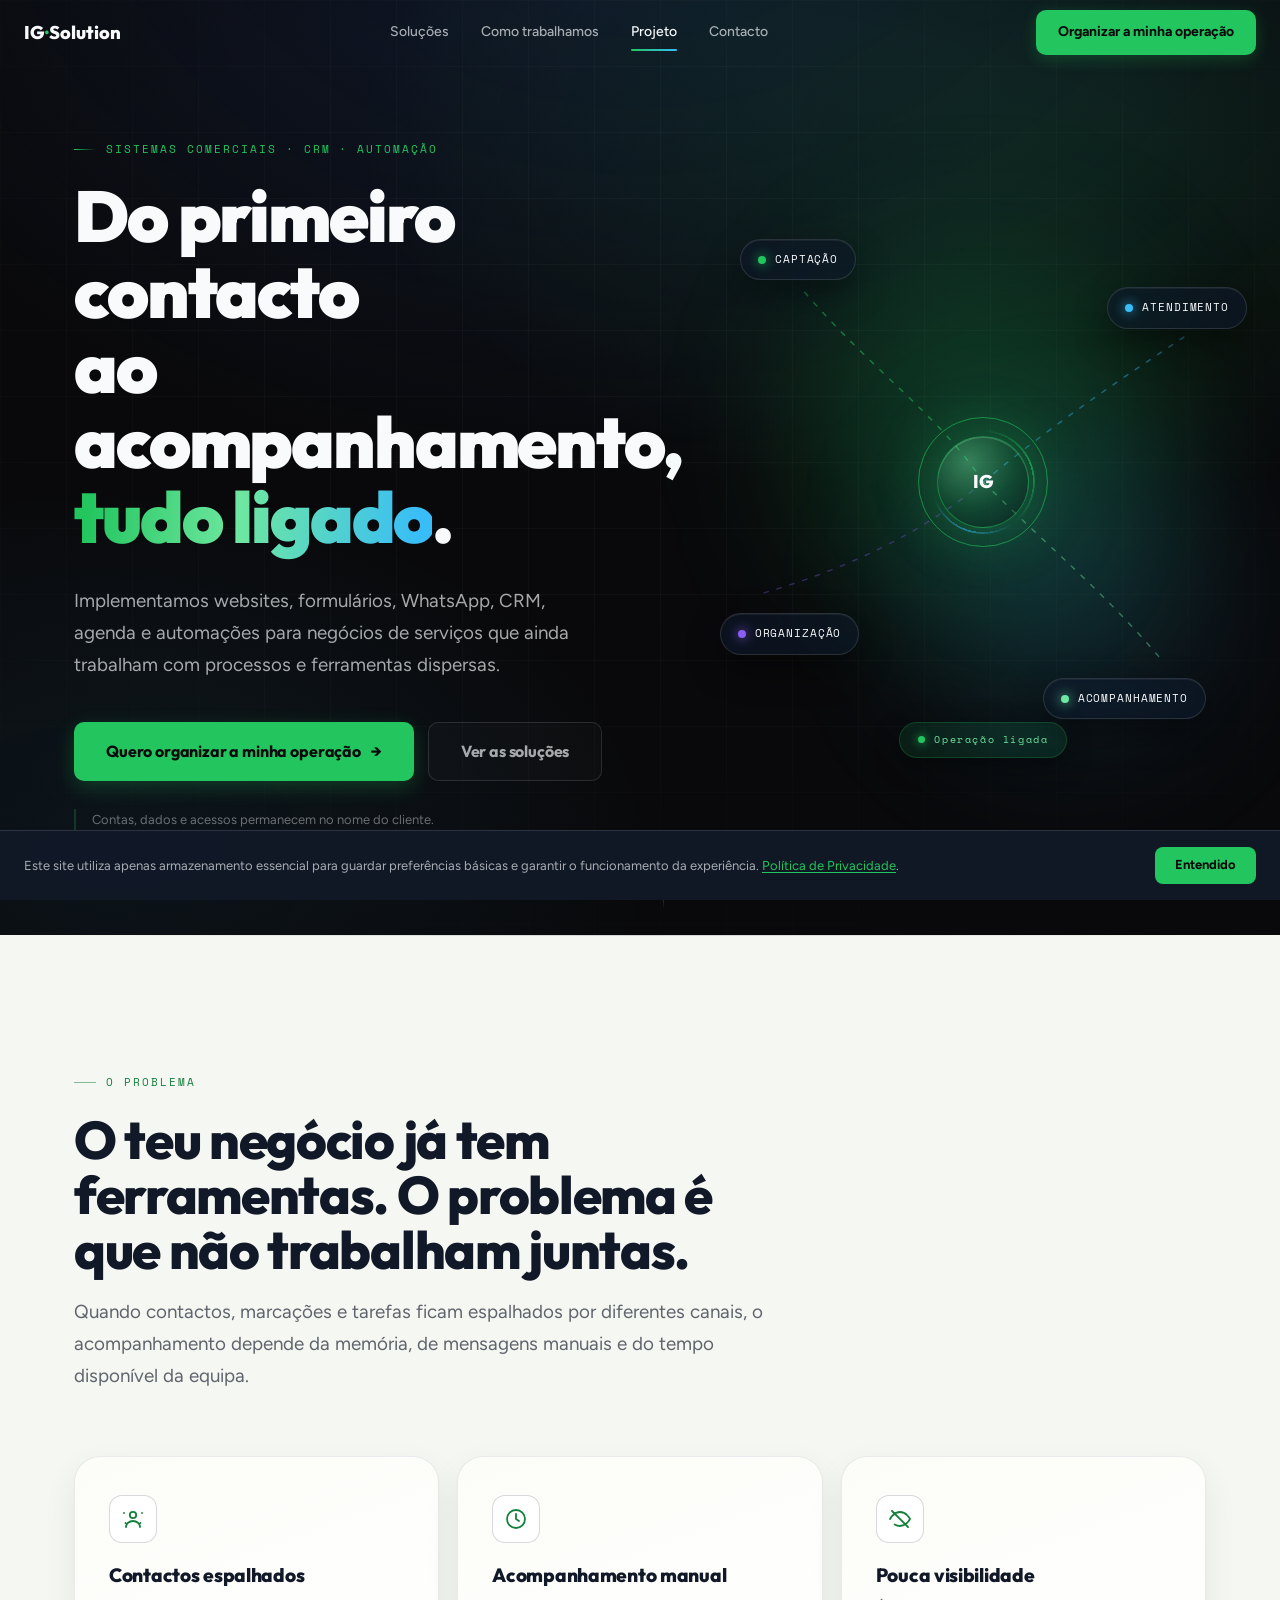
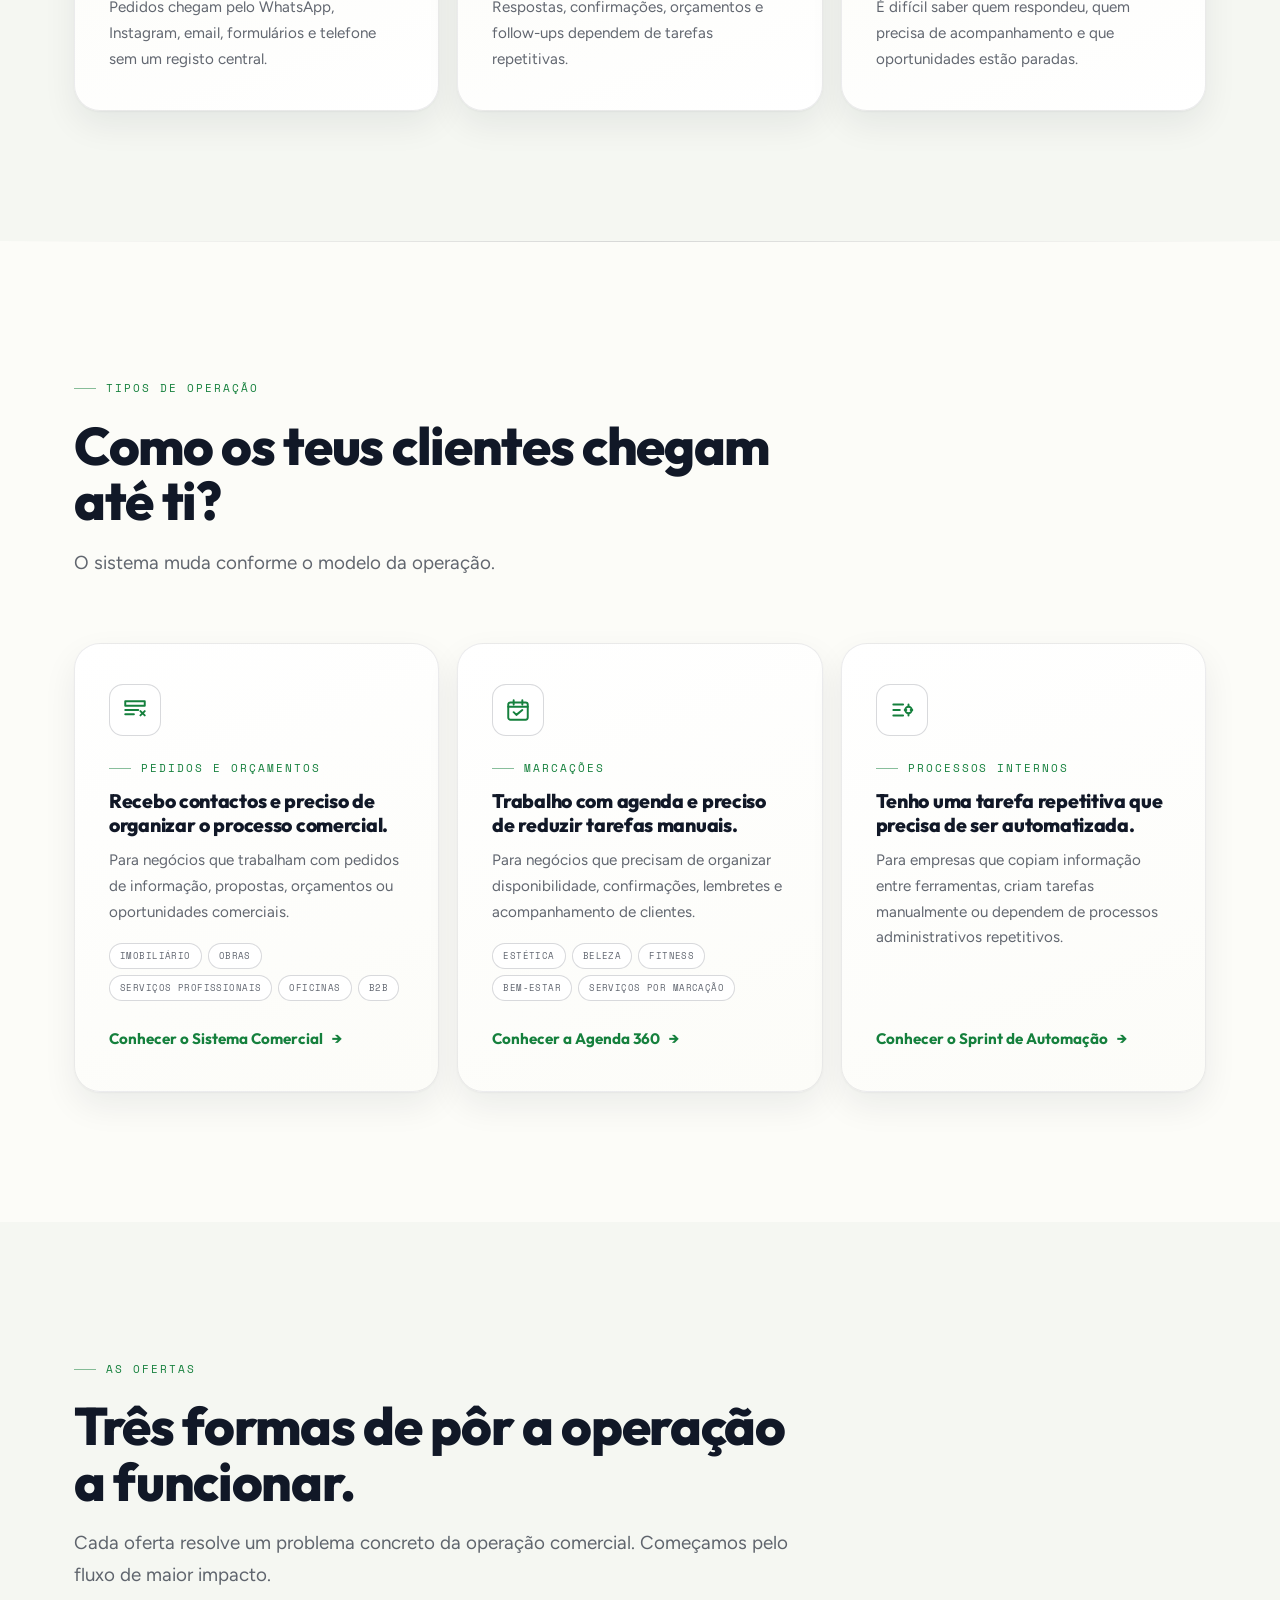
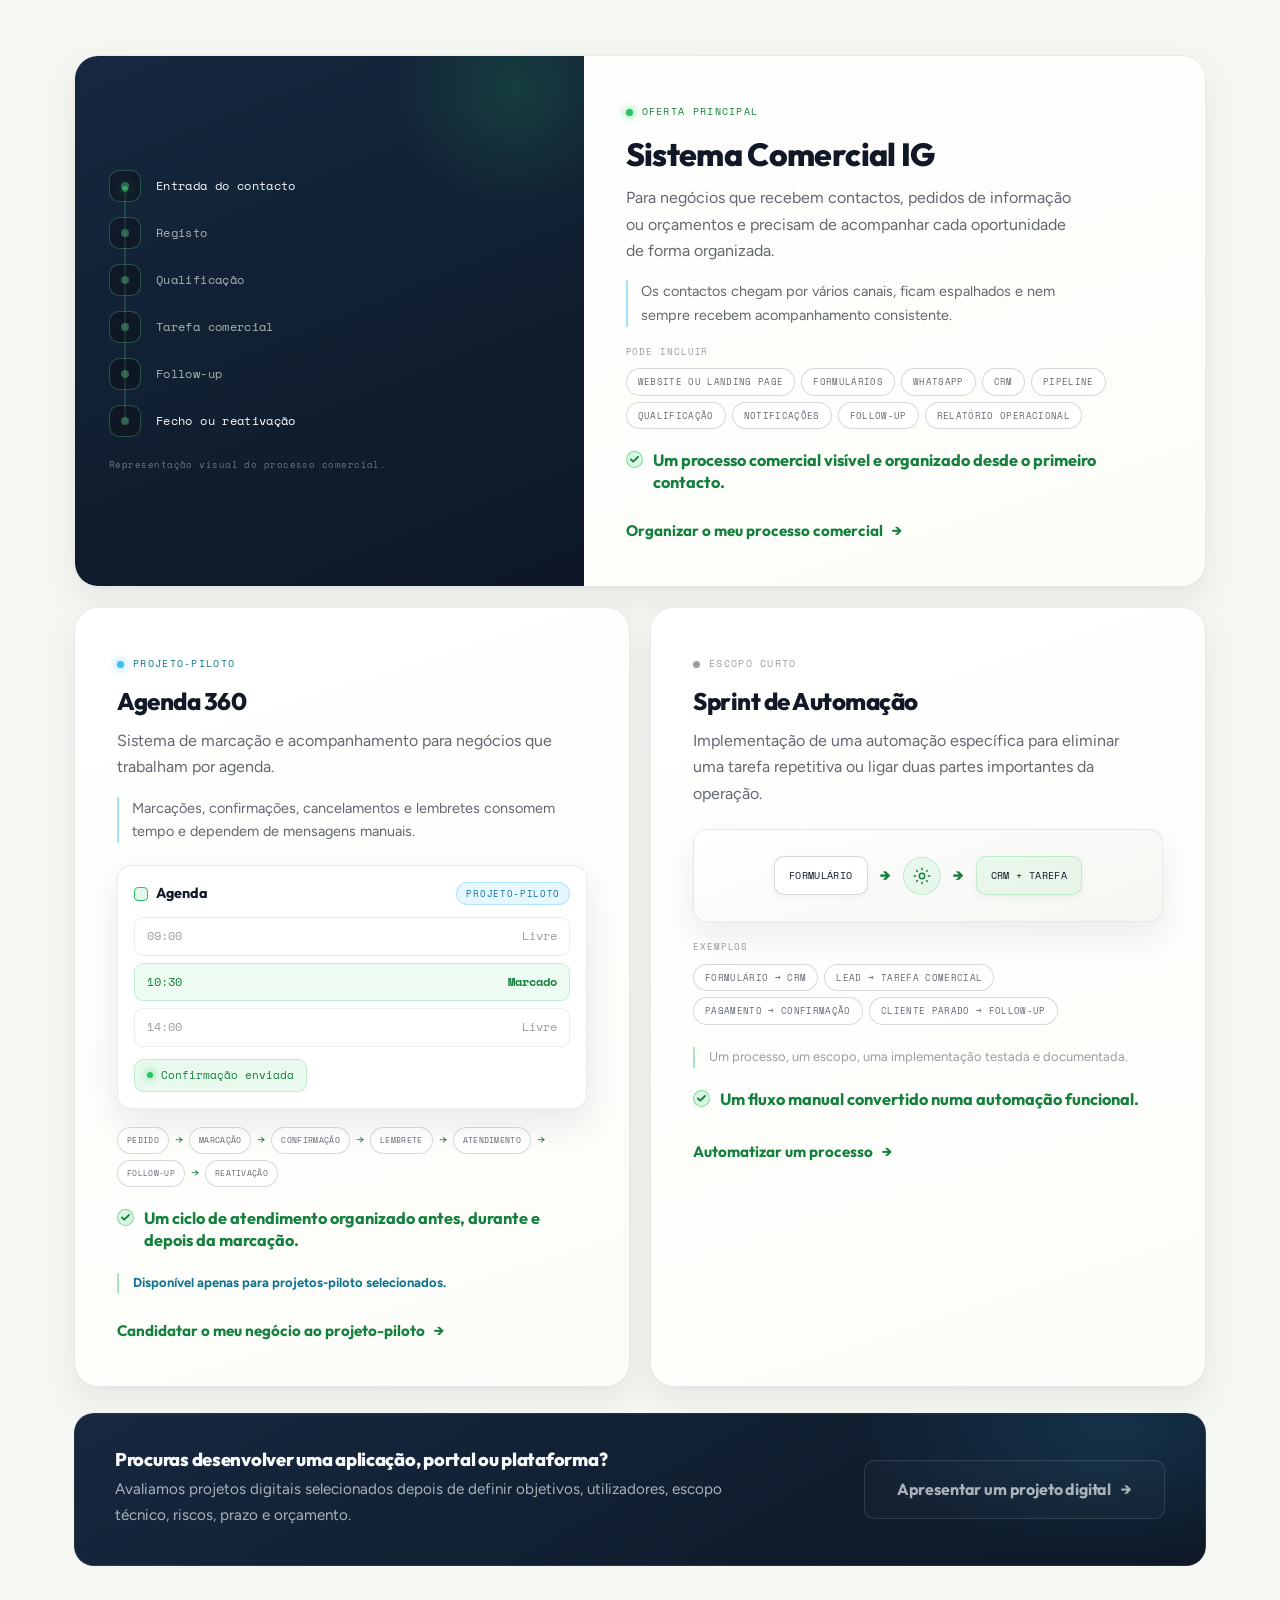
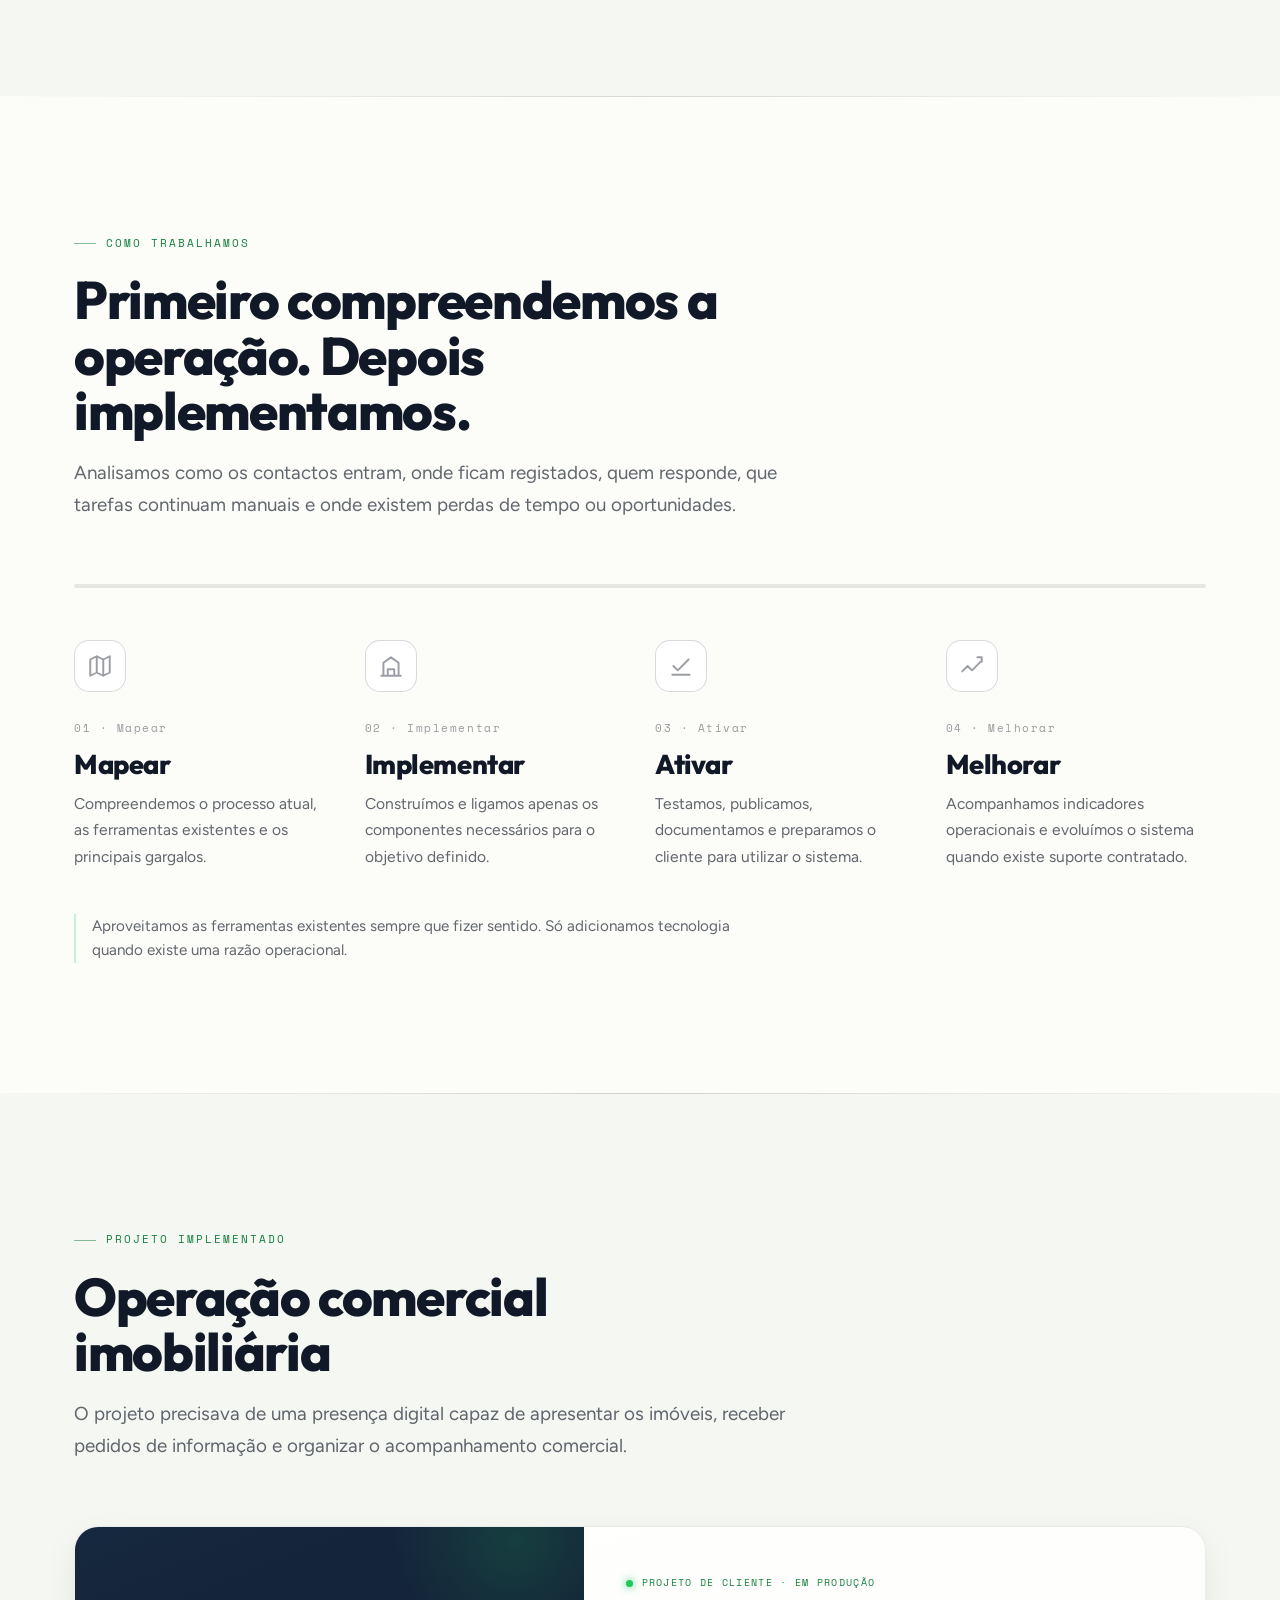
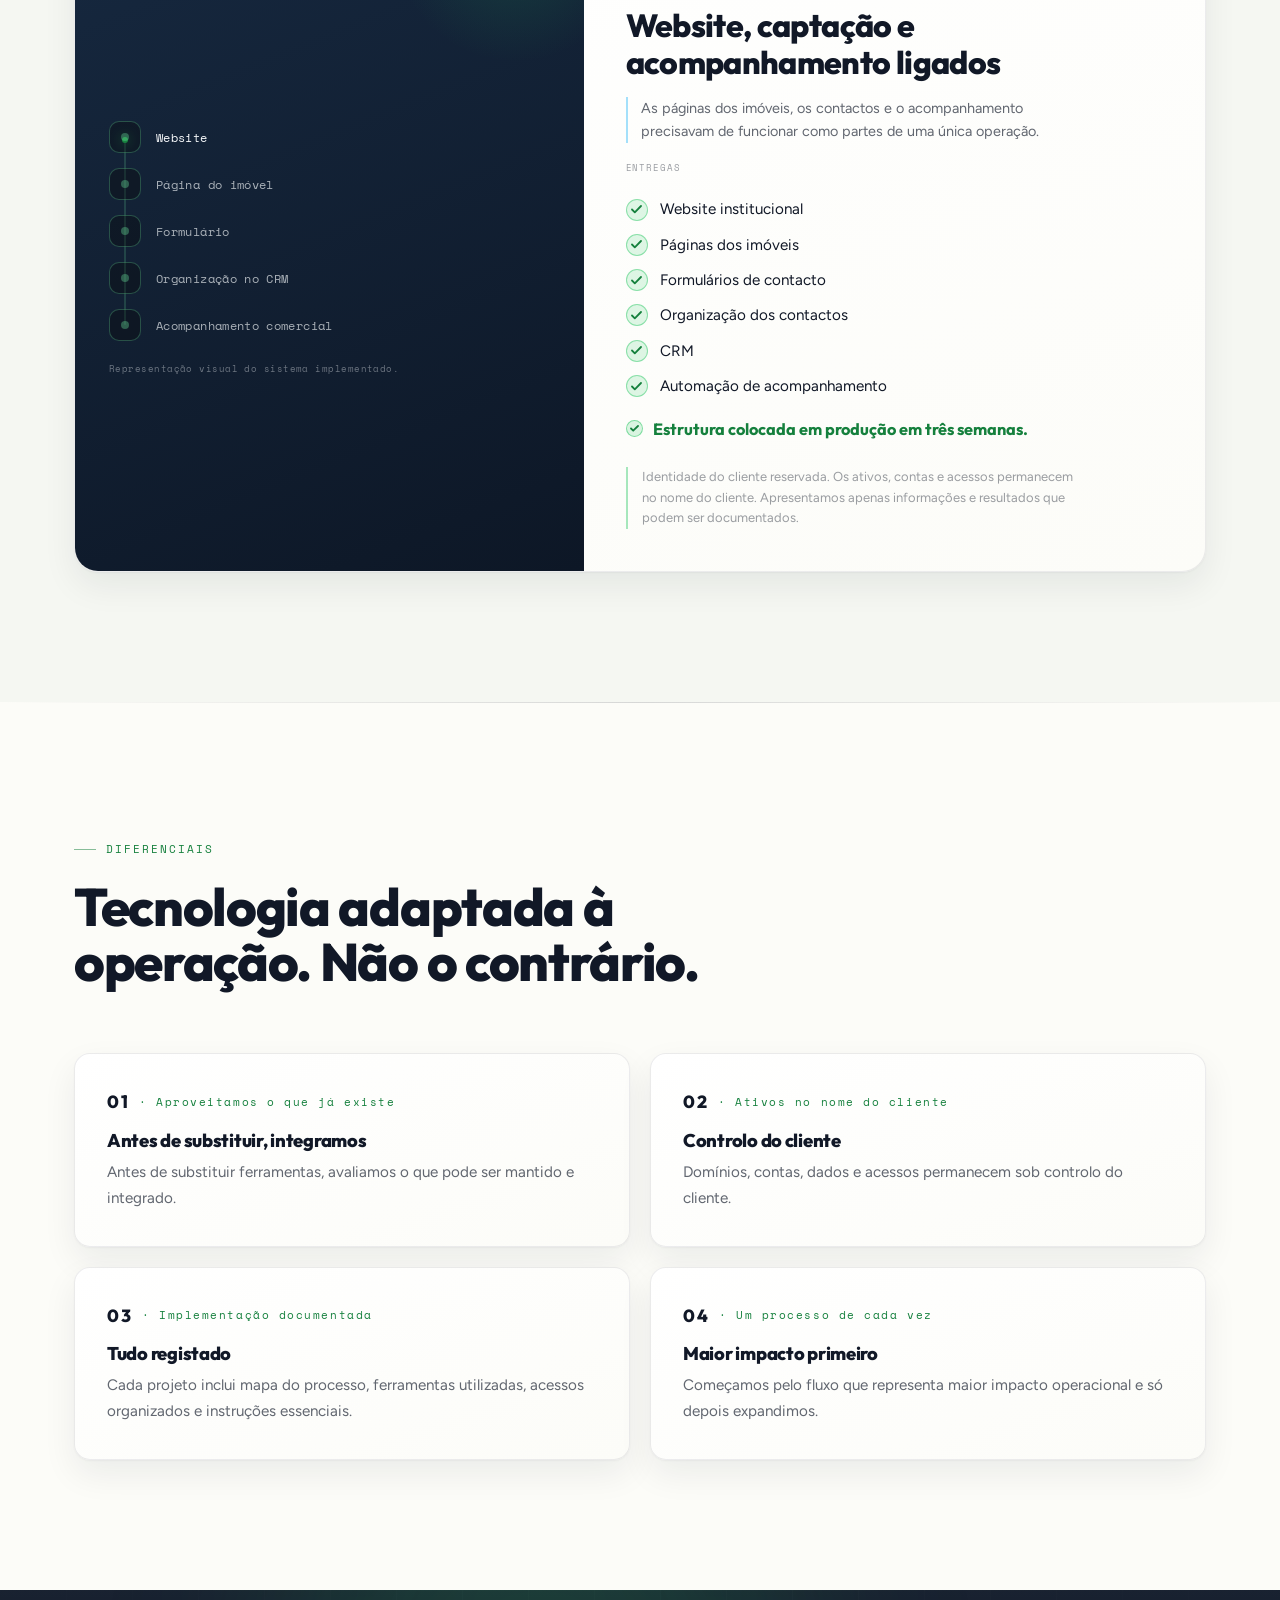
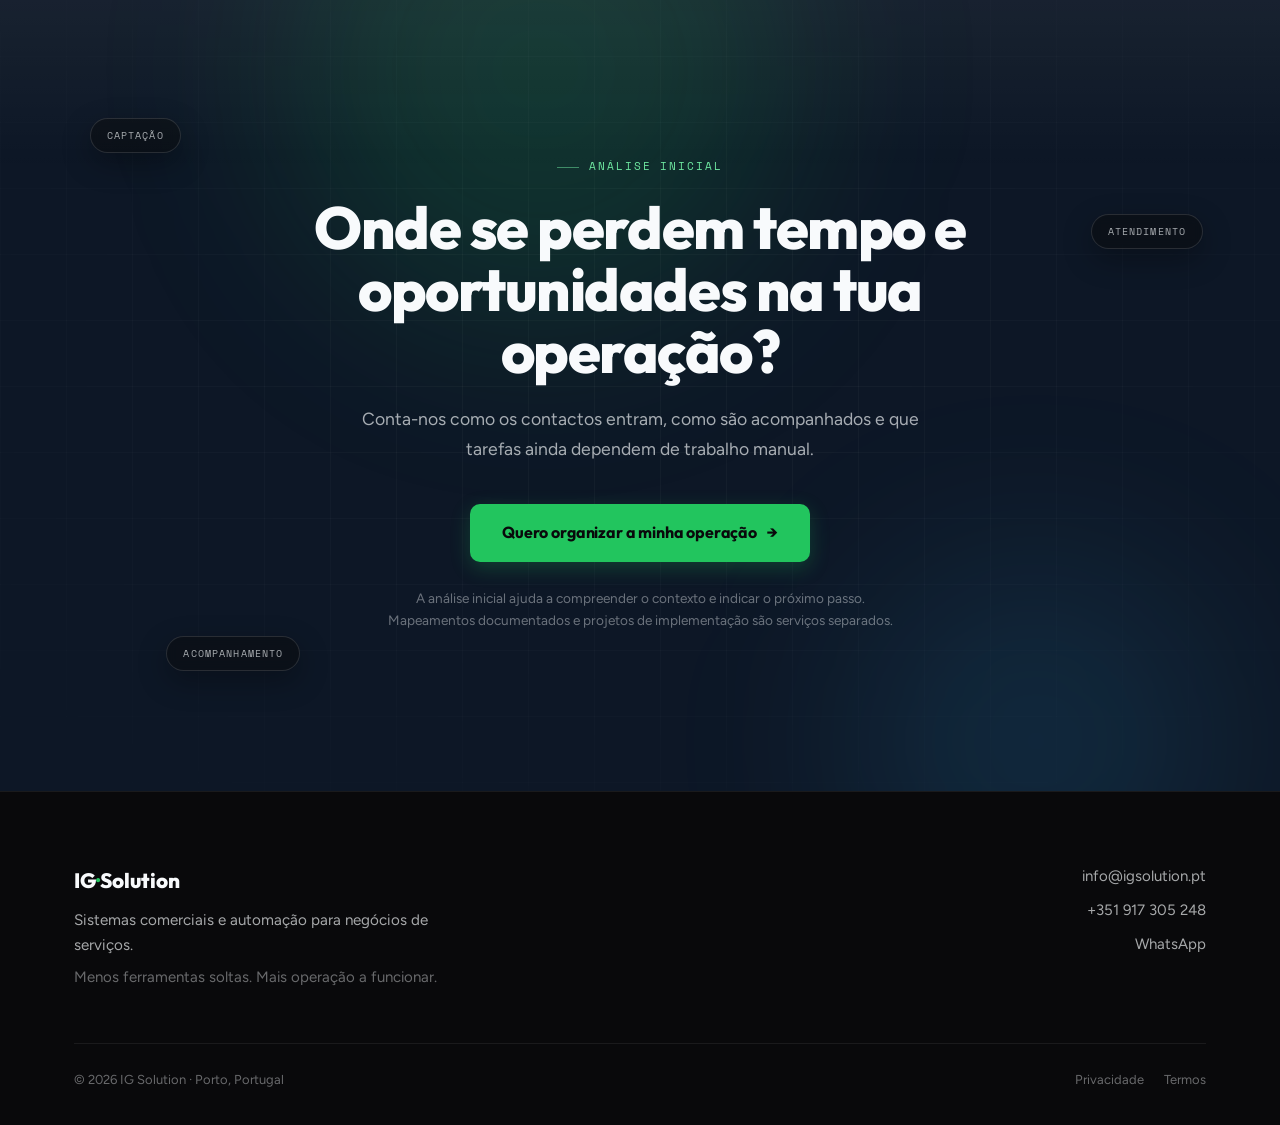
==== commit 82b94e21: "Consolidação final: homepage, formulário, workflow, legais, 404 e sitemap - index: remove secção Map" ====
--- a/index.html
+++ b/index.html
@@ -71,9 +71,10 @@
 .btn:hover .arr{transform:translateX(4px)}
 @media(max-width:480px){.btn{white-space:normal;text-align:center;justify-content:center}}
 
-/* ── REVEAL (contrato JS: .reveal + .visible) ── */
-.reveal{opacity:0;transform:translateY(30px);transition:opacity .8s var(--ease),transform .8s var(--ease)}
+/* ── REVEAL (progressive enhancement: escondido só com .js) ── */
 .reveal.visible{opacity:1;transform:none}
+.js .reveal{opacity:0;transform:translateY(30px);transition:opacity .8s var(--ease),transform .8s var(--ease)}
+.js .reveal.visible{opacity:1;transform:none}
 .d1{transition-delay:.08s}.d2{transition-delay:.16s}.d3{transition-delay:.24s}.d4{transition-delay:.32s}
 
 /* ── COOKIE ── */
@@ -216,26 +217,7 @@
 .op-card:hover .op-cta .arr{transform:translateX(6px)}
 @media(max-width:900px){.op-grid{grid-template-columns:1fr}.op-card{padding:34px 28px}}
 
-/* ══ 4. MAPEAMENTO — NAVY ══ */
-.s-map{background:var(--navy);color:var(--t1);padding:120px 0;position:relative;overflow:hidden}
-.s-map::before{content:'';position:absolute;inset:0;background-image:linear-gradient(rgba(255,255,255,.03) 1px,transparent 1px),linear-gradient(90deg,rgba(255,255,255,.03) 1px,transparent 1px);background-size:66px 66px;mask-image:radial-gradient(ellipse 80% 80% at 50% 40%,#000 30%,transparent 100%);-webkit-mask-image:radial-gradient(ellipse 80% 80% at 50% 40%,#000 30%,transparent 100%);pointer-events:none}
-.map-glow{position:absolute;width:460px;height:460px;border-radius:50%;filter:blur(90px);background:rgba(34,197,94,.12);top:-160px;right:-60px;pointer-events:none;animation:glowDrift 13s ease-in-out infinite}
-.s-map .container{position:relative;z-index:1}
-.s-map .eyebrow{color:var(--green-lum)}
-.map-head{max-width:760px;margin-bottom:48px}
-.map-head h2{margin-bottom:18px}
-.map-head p{color:var(--t2);font-size:1.075rem;max-width:640px}
-.map-grid{display:grid;grid-template-columns:repeat(4,1fr);gap:14px;margin-bottom:34px}
-.map-item{background:rgba(255,255,255,.03);border:1px solid var(--bd2);border-radius:var(--r-lg);padding:24px 22px;transition:border-color .3s,background .3s,transform .3s var(--ease)}
-.map-item:hover{border-color:var(--green-border);background:rgba(34,197,94,.06);transform:translateY(-4px)}
-.map-num{font-family:var(--font-m);font-size:10px;letter-spacing:.14em;color:var(--green-lum);margin-bottom:14px;display:flex;align-items:center;gap:8px}
-.map-num::before{content:'';width:7px;height:7px;border-radius:50%;background:var(--green);box-shadow:0 0 9px var(--green)}
-.map-item h3{font-size:1.1rem;color:var(--t1)}
-.map-note{font-size:.9rem;color:var(--t3);max-width:660px;border-left:2px solid var(--green-border);padding-left:16px;line-height:1.6}
-@media(max-width:900px){.map-grid{grid-template-columns:1fr 1fr}}
-@media(max-width:520px){.map-grid{grid-template-columns:1fr}}
-
-/* ══ 5. OFERTAS + PROJETO — sistema de cards ══ */
+/* ══ OFERTAS + PROJETO — sistema de cards ══ */
 .cap-grid{display:grid;gap:20px;margin-top:56px}
 .cap-row{display:grid;grid-template-columns:1fr 1fr;gap:20px}
 .cap{position:relative;border:1px solid var(--bdl);border-radius:24px;box-shadow:var(--sh-card);overflow:hidden;background:linear-gradient(162deg,#fff,var(--cream));transition:transform .4s var(--ease),box-shadow .4s,border-color .4s}
@@ -325,7 +307,8 @@
 .met-track{position:relative;height:4px;background:rgba(17,24,39,.09);border-radius:4px;margin:64px 0 52px}
 .met-fill{position:absolute;inset:0;border-radius:4px;background:linear-gradient(90deg,var(--green),var(--cyan));transform:scaleX(var(--p,0));transform-origin:left;transition:transform .15s linear;box-shadow:0 0 18px rgba(34,197,94,.5)}
 .met-grid{display:grid;grid-template-columns:repeat(4,1fr);gap:30px}
-.met-phase{position:relative;opacity:.4;transition:opacity .5s var(--ease),transform .5s var(--ease);transform:translateY(10px)}
+.met-phase{position:relative;transition:opacity .5s var(--ease),transform .5s var(--ease)}
+.js .met-phase{opacity:.4;transform:translateY(10px)}
 .met-phase.on{opacity:1;transform:none}
 .met-glyph{width:52px;height:52px;border-radius:15px;border:1px solid var(--bdl2);background:#fff;display:flex;align-items:center;justify-content:center;color:var(--ink3);margin-bottom:22px;transition:transform .5s var(--ease),border-color .5s,color .5s,box-shadow .5s}
 .met-glyph svg{width:26px;height:26px;fill:none;stroke:currentColor;stroke-width:1.8;stroke-linecap:round;stroke-linejoin:round}
@@ -335,6 +318,7 @@
 .met-phase h3{font-size:1.7rem;margin-bottom:12px;color:var(--ink);transition:transform .5s var(--ease)}
 .met-phase.on h3{transform:translateX(2px)}
 .met-phase p{color:var(--ink2);font-size:.975rem;max-width:250px}
+.met-note{margin-top:44px;font-size:.95rem;color:var(--ink2);border-left:2px solid var(--green-border);padding-left:16px;max-width:660px;line-height:1.6}
 @media(max-width:900px){.met-grid{grid-template-columns:1fr 1fr;gap:40px}}
 @media(max-width:640px){
   .met-track{position:absolute;left:25px;top:0;bottom:0;width:4px;height:auto;margin:0}
@@ -407,15 +391,15 @@
 }
 </style>
 <noscript><style>.reveal{opacity:1;transform:none}.met-phase{opacity:1;transform:none}</style></noscript>
+<script>document.documentElement.classList.add('js')</script>
 </head>
 <body>
 
 <!-- COOKIE -->
 <div class="cookie-banner" id="cookie-banner">
-  <div class="cookie-text">Usamos cookies essenciais e, com o teu consentimento, cookies analíticos para melhorar a experiência. <a href="privacidade.html">Política de Privacidade</a>.</div>
+  <div class="cookie-text">Este site utiliza apenas armazenamento essencial para guardar preferências básicas e garantir o funcionamento da experiência. <a href="privacidade.html">Política de Privacidade</a>.</div>
   <div class="cookie-btns">
-    <button class="btn-cr" id="cookie-reject">Apenas essenciais</button>
-    <button class="btn-ca" id="cookie-accept">Aceitar tudo</button>
+    <button class="btn-ca" id="cookie-accept">Entendido</button>
   </div>
 </div>
 
@@ -426,9 +410,9 @@
     <a href="#solucoes">Soluções</a>
     <a href="#metodo">Como trabalhamos</a>
     <a href="#projetos">Projeto</a>
-    <a href="diagnostico.html">Contacto</a>
-  </div>
-  <a href="diagnostico.html" class="nav-cta">Organizar a minha operação</a>
+    <a href="diagnostico.html?interesse=analise_operacao">Contacto</a>
+  </div>
+  <a href="diagnostico.html?interesse=analise_operacao" class="nav-cta">Organizar a minha operação</a>
   <button class="hamburger" id="hamburger" aria-label="Abrir menu" aria-expanded="false" aria-controls="mobile-menu"><span></span><span></span><span></span></button>
 </nav>
 
@@ -436,9 +420,9 @@
   <a href="#solucoes">Soluções</a>
   <a href="#metodo">Como trabalhamos</a>
   <a href="#projetos">Projeto</a>
-  <a href="diagnostico.html">Contacto</a>
+  <a href="diagnostico.html?interesse=analise_operacao">Contacto</a>
   <div class="mobile-ctas">
-    <a href="diagnostico.html" class="nav-cta">Organizar a minha operação</a>
+    <a href="diagnostico.html?interesse=analise_operacao" class="nav-cta">Organizar a minha operação</a>
   </div>
 </div>
 
@@ -458,7 +442,7 @@
         </h1>
         <p class="hero-sub fade-up fu2">Implementamos websites, formulários, WhatsApp, CRM, agenda e automações para negócios de serviços que ainda trabalham com processos e ferramentas dispersas.</p>
         <div class="hero-ctas fade-up fu3">
-          <a href="diagnostico.html" class="btn btn-green">Quero organizar a minha operação <span class="arr" aria-hidden="true">→</span></a>
+          <a href="diagnostico.html?interesse=analise_operacao" class="btn btn-green">Quero organizar a minha operação <span class="arr" aria-hidden="true">→</span></a>
           <a href="#solucoes" class="btn btn-line">Ver as soluções</a>
         </div>
         <p class="hero-note fade-up fu4">Contas, dados e acessos permanecem no nome do cliente.</p>
@@ -554,26 +538,7 @@
   </div>
 </section>
 
-<!-- ══ 4. MAPEAMENTO OPERACIONAL ══ -->
-<section class="s-map">
-  <div class="map-glow" aria-hidden="true"></div>
-  <div class="container">
-    <div class="map-head reveal">
-      <span class="eyebrow">Antes da tecnologia</span>
-      <h2>Primeiro mapeamos o processo. Depois escolhemos as ferramentas.</h2>
-      <p>Todos os projetos começam pela compreensão da operação atual: como os contactos entram, onde ficam registados, quem responde, que tarefas são manuais e onde se perdem tempo ou oportunidades.</p>
-    </div>
-    <div class="map-grid">
-      <div class="map-item reveal d1"><div class="map-num">01</div><h3>Processo atual</h3></div>
-      <div class="map-item reveal d2"><div class="map-num">02</div><h3>Gargalos</h3></div>
-      <div class="map-item reveal d3"><div class="map-num">03</div><h3>Prioridades</h3></div>
-      <div class="map-item reveal d4"><div class="map-num">04</div><h3>Plano de implementação</h3></div>
-    </div>
-    <p class="map-note reveal">Aproveitamos as ferramentas existentes sempre que fizer sentido. Só adicionamos tecnologia quando existe uma razão operacional.</p>
-  </div>
-</section>
-
-<!-- ══ 5. TRÊS OFERTAS ══ -->
+<!-- ══ 4. TRÊS OFERTAS ══ -->
 <section class="s-light s-pad" id="solucoes">
   <div class="container">
     <div class="sec-head reveal">
@@ -607,7 +572,7 @@
             <span class="chip">Website ou landing page</span><span class="chip">Formulários</span><span class="chip">WhatsApp</span><span class="chip">CRM</span><span class="chip">Pipeline</span><span class="chip">Qualificação</span><span class="chip">Notificações</span><span class="chip">Follow-up</span><span class="chip">Relatório operacional</span>
           </div>
           <div class="cap-result">Um processo comercial visível e organizado desde o primeiro contacto.</div>
-          <a href="diagnostico.html" class="offer-cta">Organizar o meu processo comercial <span class="arr" aria-hidden="true">→</span></a>
+          <a href="diagnostico.html?interesse=sistema_comercial" class="offer-cta">Organizar o meu processo comercial <span class="arr" aria-hidden="true">→</span></a>
         </div>
       </article>
 
@@ -616,12 +581,12 @@
         <!-- OFERTA 2 — Agenda 360 -->
         <article class="cap reveal d1" id="agenda-360">
           <div class="cap-body">
-            <span class="cap-label dev"><i></i>Produto especializado</span>
+            <span class="cap-label dev"><i></i>Projeto-piloto</span>
             <h3 class="cap-title">Agenda 360</h3>
             <p class="cap-desc">Sistema de marcação e acompanhamento para negócios que trabalham por agenda.</p>
             <p class="cap-prob">Marcações, confirmações, cancelamentos e lembretes consomem tempo e dependem de mensagens manuais.</p>
             <div class="agenda" aria-hidden="true">
-              <div class="agenda-top"><span class="agenda-title">Agenda</span><span class="agenda-badge">Em desenvolvimento</span></div>
+              <div class="agenda-top"><span class="agenda-title">Agenda</span><span class="agenda-badge">Projeto-piloto</span></div>
               <div class="agenda-slots">
                 <div class="slot"><em>09:00</em><b>Livre</b></div>
                 <div class="slot sel"><em>10:30</em><b>Marcado</b></div>
@@ -639,8 +604,8 @@
               <span class="mf-chip">Reativação</span>
             </div>
             <div class="cap-result">Um ciclo de atendimento organizado antes, durante e depois da marcação.</div>
-            <p class="cap-note">Produto próprio em desenvolvimento e implementação por projeto-piloto.</p>
-            <a href="diagnostico.html" class="offer-cta">Falar sobre a Agenda 360 <span class="arr" aria-hidden="true">→</span></a>
+            <p class="cap-note"><strong style="color:#0e7490">Disponível apenas para projetos-piloto selecionados.</strong></p>
+            <a href="diagnostico.html?interesse=agenda_360" class="offer-cta">Candidatar o meu negócio ao projeto-piloto <span class="arr" aria-hidden="true">→</span></a>
           </div>
         </article>
 
@@ -659,11 +624,11 @@
             </div>
             <span class="chips-lbl">Exemplos</span>
             <div class="chips">
-              <span class="chip">Formulário → CRM</span><span class="chip">Lead → notificação e tarefa</span><span class="chip">Pedido → orçamento</span><span class="chip">Pagamento → confirmação</span><span class="chip">Cliente novo → onboarding</span><span class="chip">Serviço concluído → avaliação</span><span class="chip">Lead parado → follow-up</span><span class="chip">Dados → relatório</span>
+              <span class="chip">Formulário → CRM</span><span class="chip">Lead → tarefa comercial</span><span class="chip">Pagamento → confirmação</span><span class="chip">Cliente parado → follow-up</span>
             </div>
             <p class="cap-note">Um processo, um escopo, uma implementação testada e documentada.</p>
             <div class="cap-result">Um fluxo manual convertido numa automação funcional.</div>
-            <a href="diagnostico.html" class="offer-cta">Automatizar um processo <span class="arr" aria-hidden="true">→</span></a>
+            <a href="diagnostico.html?interesse=sprint_automacao" class="offer-cta">Automatizar um processo <span class="arr" aria-hidden="true">→</span></a>
           </div>
         </article>
       </div>
@@ -676,18 +641,18 @@
         <h3>Procuras desenvolver uma aplicação, portal ou plataforma?</h3>
         <p>Avaliamos projetos digitais selecionados depois de definir objetivos, utilizadores, escopo técnico, riscos, prazo e orçamento.</p>
       </div>
-      <a href="diagnostico.html" class="btn btn-line">Apresentar um projeto digital <span class="arr" aria-hidden="true">→</span></a>
+      <a href="diagnostico.html?interesse=produto_digital" class="btn btn-line">Apresentar um projeto digital <span class="arr" aria-hidden="true">→</span></a>
     </div>
   </div>
 </section>
 
-<!-- ══ 6. COMO TRABALHAMOS ══ -->
+<!-- ══ 5. COMO TRABALHAMOS ══ -->
 <section class="s-cream s-pad" id="metodo">
   <div class="container">
     <div class="sec-head reveal">
       <span class="eyebrow">Como trabalhamos</span>
-      <h2>Mapear, implementar, ativar, melhorar.</h2>
-      <p class="sec-sub">Quatro fases, um único responsável pela ligação entre elas.</p>
+      <h2>Primeiro compreendemos a operação. Depois implementamos.</h2>
+      <p class="sec-sub">Analisamos como os contactos entram, onde ficam registados, quem responde, que tarefas continuam manuais e onde existem perdas de tempo ou oportunidades.</p>
     </div>
     <div class="met-wrap" id="met-wrap">
       <div class="met-track" aria-hidden="true"><div class="met-fill" id="met-fill"></div></div>
@@ -718,6 +683,7 @@
         </div>
       </div>
     </div>
+    <p class="met-note reveal">Aproveitamos as ferramentas existentes sempre que fizer sentido. Só adicionamos tecnologia quando existe uma razão operacional.</p>
   </div>
 </section>
 
@@ -727,7 +693,7 @@
     <div class="sec-head reveal">
       <span class="eyebrow">Projeto implementado</span>
       <h2>Operação comercial imobiliária</h2>
-      <p class="sec-sub">Implementação de uma infraestrutura digital para apresentar imóveis, receber contactos e organizar o acompanhamento comercial.</p>
+      <p class="sec-sub">O projeto precisava de uma presença digital capaz de apresentar os imóveis, receber pedidos de informação e organizar o acompanhamento comercial.</p>
     </div>
     <div class="cap-grid">
       <article class="cap cap-main reveal">
@@ -737,21 +703,23 @@
             <div class="flow-node"><b aria-hidden="true"></b><em>Website</em></div>
             <div class="flow-node"><b aria-hidden="true"></b><em>Página do imóvel</em></div>
             <div class="flow-node"><b aria-hidden="true"></b><em>Formulário</em></div>
-            <div class="flow-node"><b aria-hidden="true"></b><em>CRM</em></div>
-            <div class="flow-node"><b aria-hidden="true"></b><em>Organização</em></div>
-            <div class="flow-node"><b aria-hidden="true"></b><em>Acompanhamento</em></div>
+            <div class="flow-node"><b aria-hidden="true"></b><em>Organização no CRM</em></div>
+            <div class="flow-node"><b aria-hidden="true"></b><em>Acompanhamento comercial</em></div>
           </div>
           <p class="flow-cap">Representação visual do sistema implementado.</p>
         </div>
         <div class="cap-body">
           <span class="cap-label"><i></i>Projeto de cliente · Em produção</span>
           <h3 class="cap-title">Website, captação e acompanhamento ligados</h3>
-          <p class="cap-desc">Uma infraestrutura digital que apresenta os imóveis, recebe os contactos e organiza o acompanhamento comercial num único sistema.</p>
+          <p class="cap-prob">As páginas dos imóveis, os contactos e o acompanhamento precisavam de funcionar como partes de uma única operação.</p>
           <span class="chips-lbl">Entregas</span>
           <ul class="cap-points">
-            <li>Website institucional e páginas dos imóveis</li>
-            <li>Formulários de contacto e organização de leads</li>
-            <li>CRM e automação de acompanhamento</li>
+            <li>Website institucional</li>
+            <li>Páginas dos imóveis</li>
+            <li>Formulários de contacto</li>
+            <li>Organização dos contactos</li>
+            <li>CRM</li>
+            <li>Automação de acompanhamento</li>
           </ul>
           <div class="cap-result">Estrutura colocada em produção em três semanas.</div>
           <p class="cap-note">Identidade do cliente reservada. Os ativos, contas e acessos permanecem no nome do cliente. Apresentamos apenas informações e resultados que podem ser documentados.</p>
@@ -805,7 +773,7 @@
       <span class="eyebrow" style="color:var(--green-lum)">Análise inicial</span>
       <h2>Onde se perdem tempo e oportunidades na tua operação?</h2>
       <p class="cta-text">Conta-nos como os contactos entram, como são acompanhados e que tarefas ainda dependem de trabalho manual.</p>
-      <a href="diagnostico.html" class="btn btn-green">Quero organizar a minha operação <span class="arr" aria-hidden="true">→</span></a>
+      <a href="diagnostico.html?interesse=analise_operacao" class="btn btn-green">Quero organizar a minha operação <span class="arr" aria-hidden="true">→</span></a>
       <p class="cta-support">A análise inicial ajuda a compreender o contexto e indicar o próximo passo. Mapeamentos documentados e projetos de implementação são serviços separados.</p>
     </div>
   </div>
@@ -840,16 +808,18 @@
 
 <!-- STICKY MOBILE CTA -->
 <div class="sticky-cta" id="sticky-cta">
-  <a href="diagnostico.html" class="btn btn-green">Organizar a minha operação <span class="arr" aria-hidden="true">→</span></a>
+  <a href="diagnostico.html?interesse=analise_operacao" class="btn btn-green">Organizar a minha operação <span class="arr" aria-hidden="true">→</span></a>
 </div>
 
 <script>
-// COOKIE
+// COOKIE — armazenamento essencial, acesso seguro a localStorage
 (function(){
   const b=document.getElementById('cookie-banner');
-  if(localStorage.getItem('ig_cookie'))return b.classList.add('hidden');
-  document.getElementById('cookie-accept').onclick=()=>{localStorage.setItem('ig_cookie','all');b.classList.add('hidden')};
-  document.getElementById('cookie-reject').onclick=()=>{localStorage.setItem('ig_cookie','essential');b.classList.add('hidden')};
+  if(!b)return;
+  let seen=null;try{seen=localStorage.getItem('ig_cookie')}catch(e){}
+  if(seen){b.classList.add('hidden');return;}
+  const btn=document.getElementById('cookie-accept');
+  if(btn)btn.onclick=()=>{try{localStorage.setItem('ig_cookie','ok')}catch(e){}b.classList.add('hidden')};
 })();
 
 // NAV
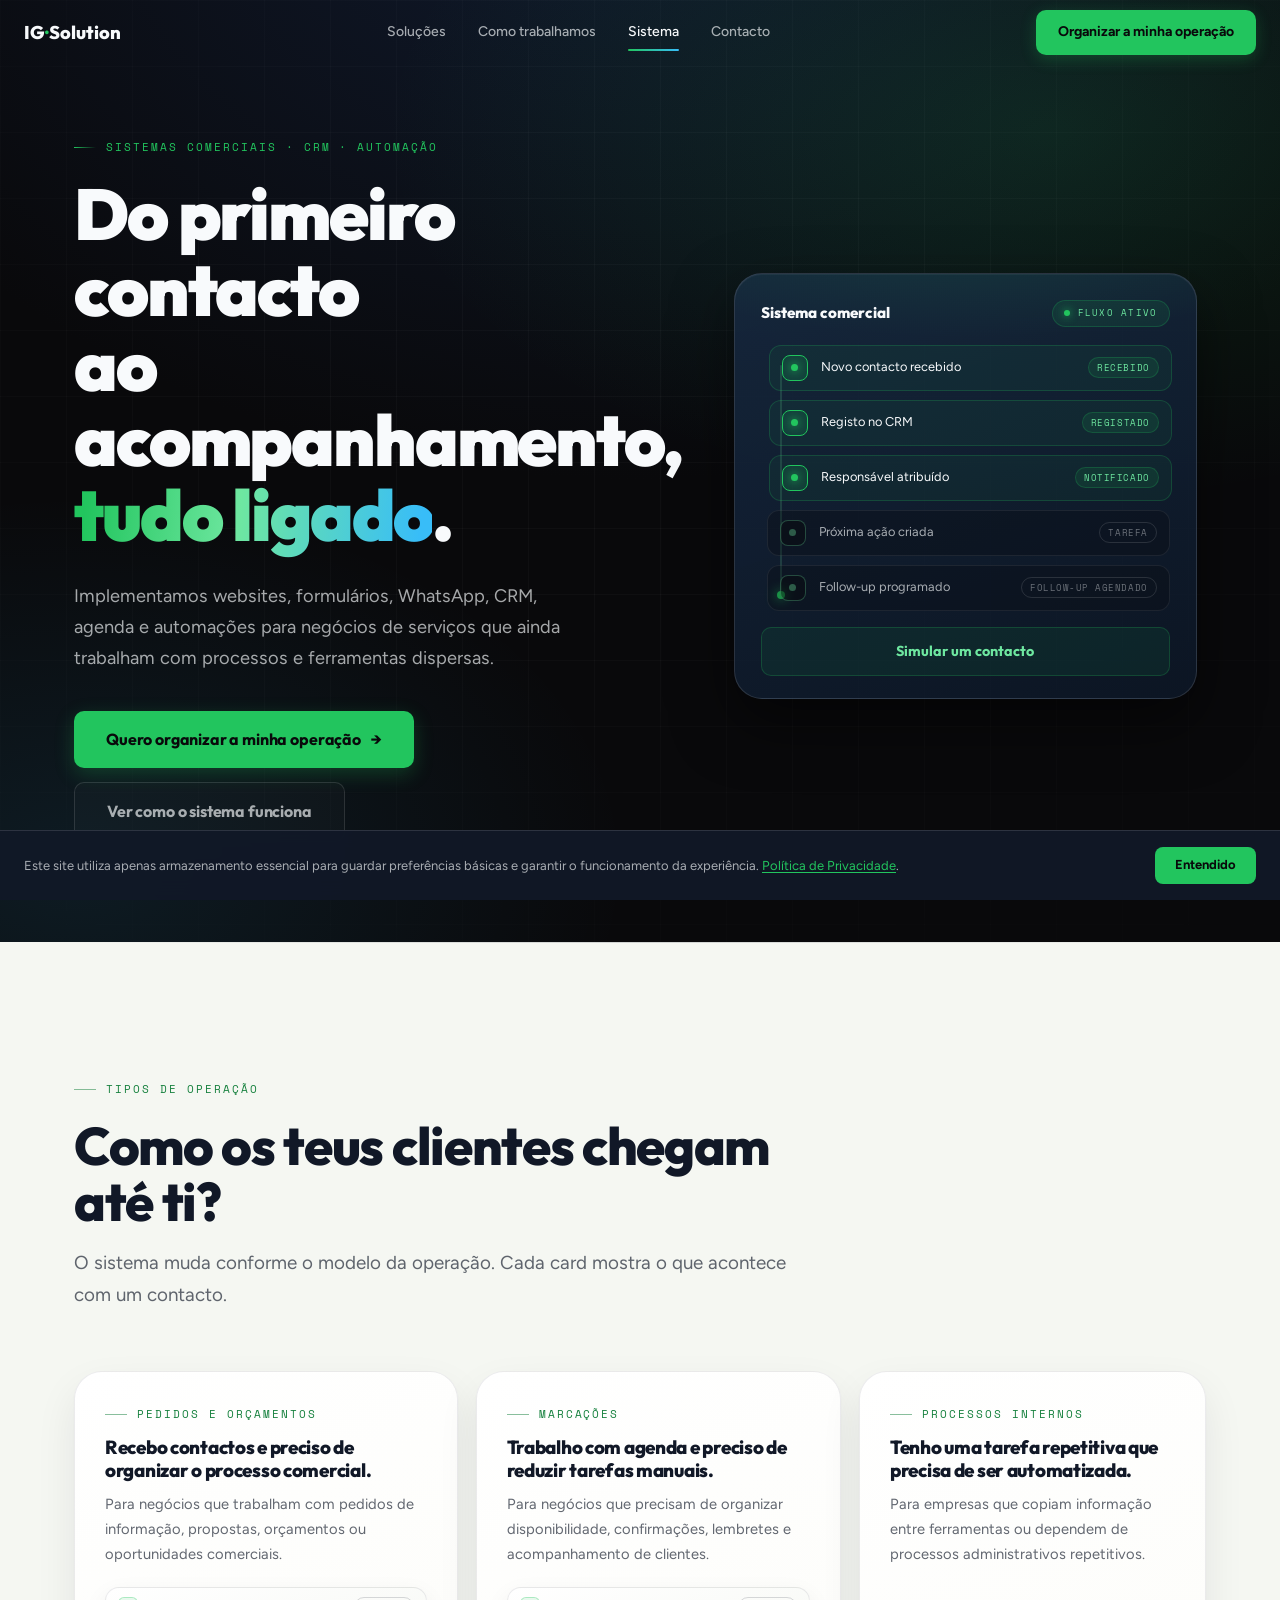
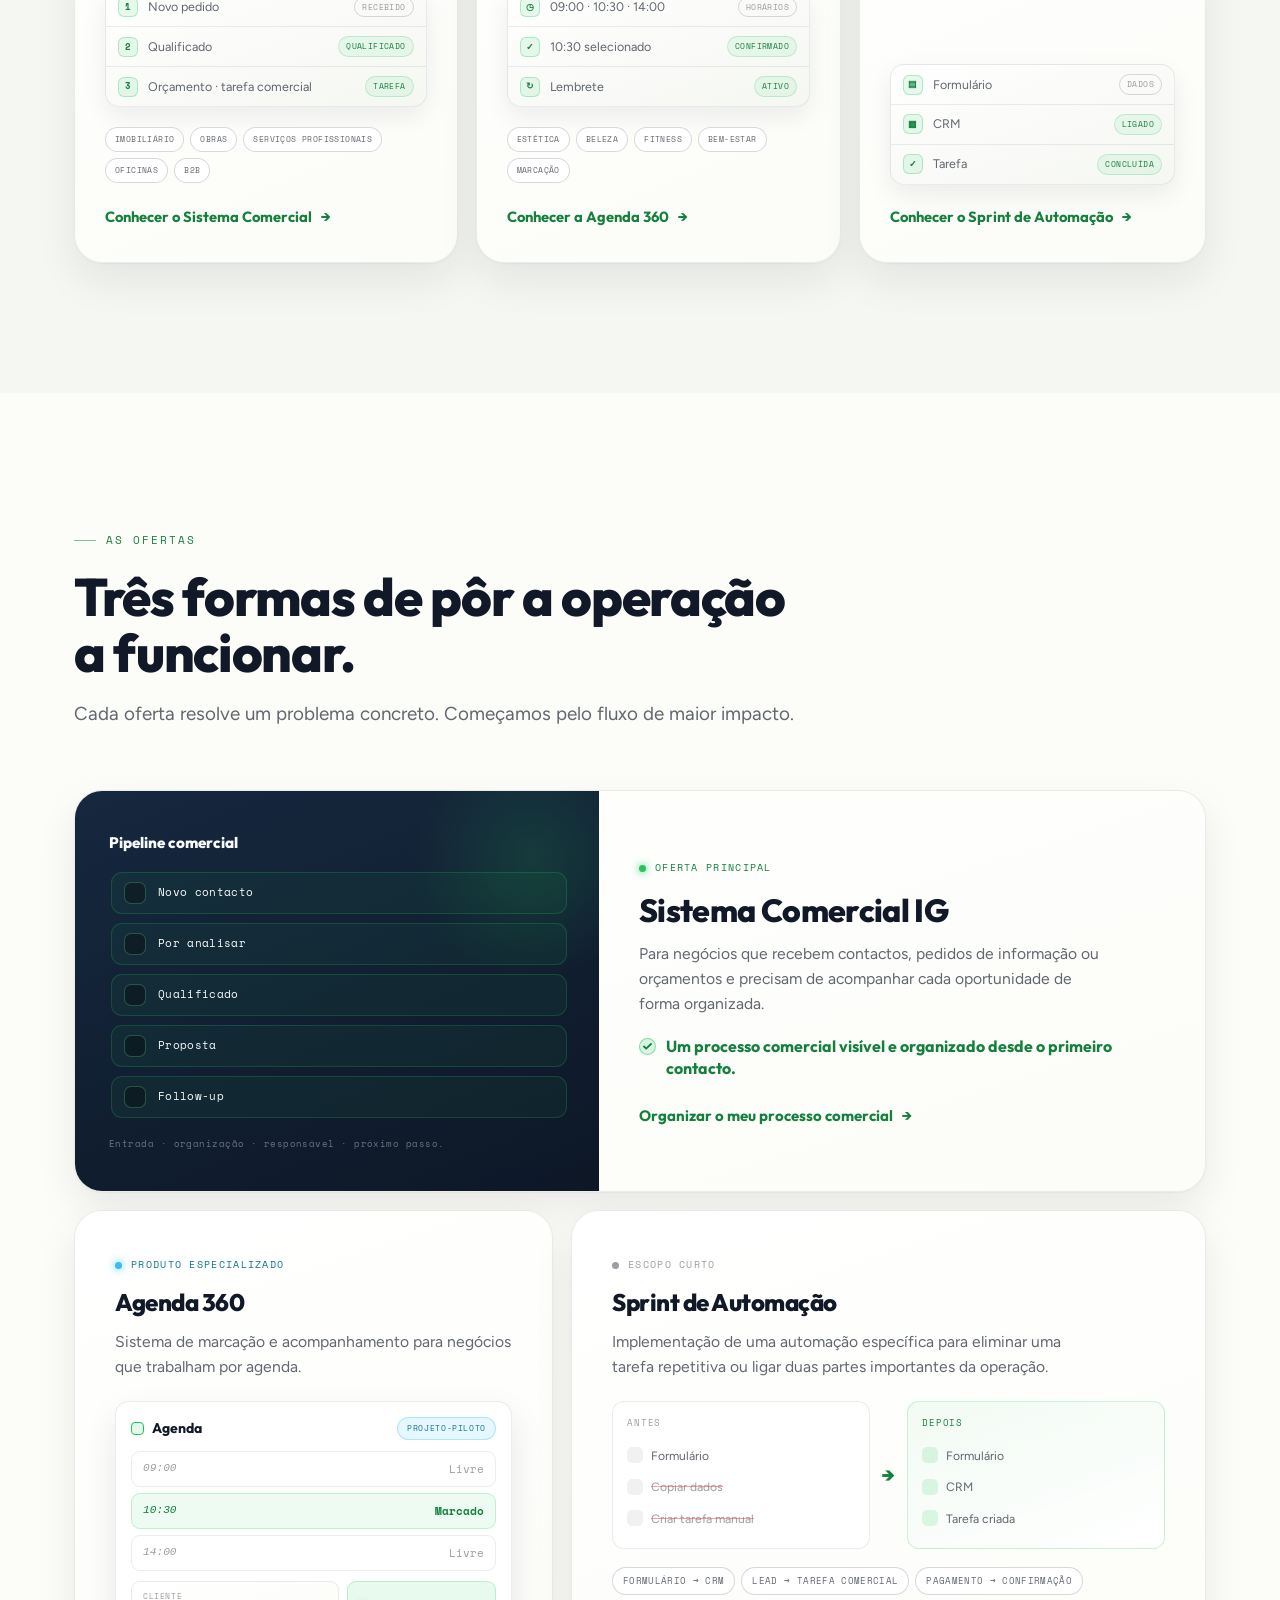
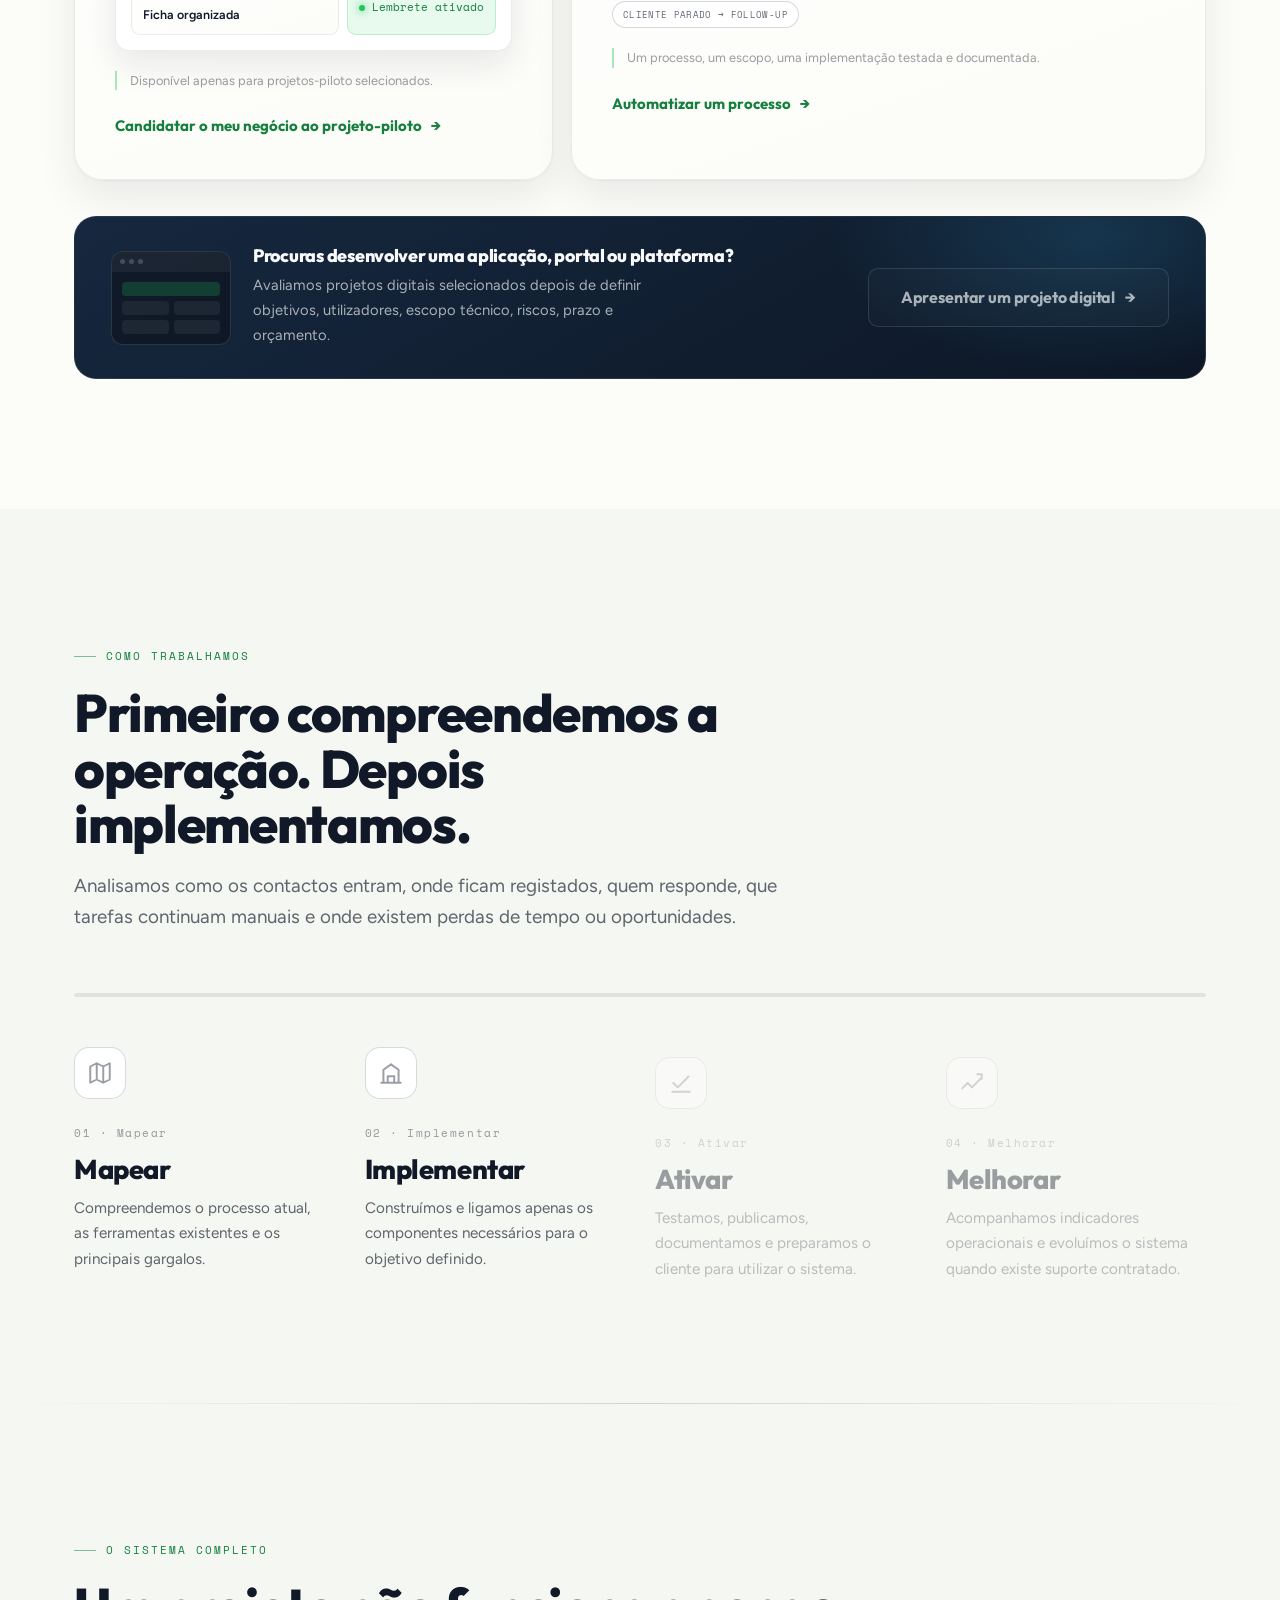
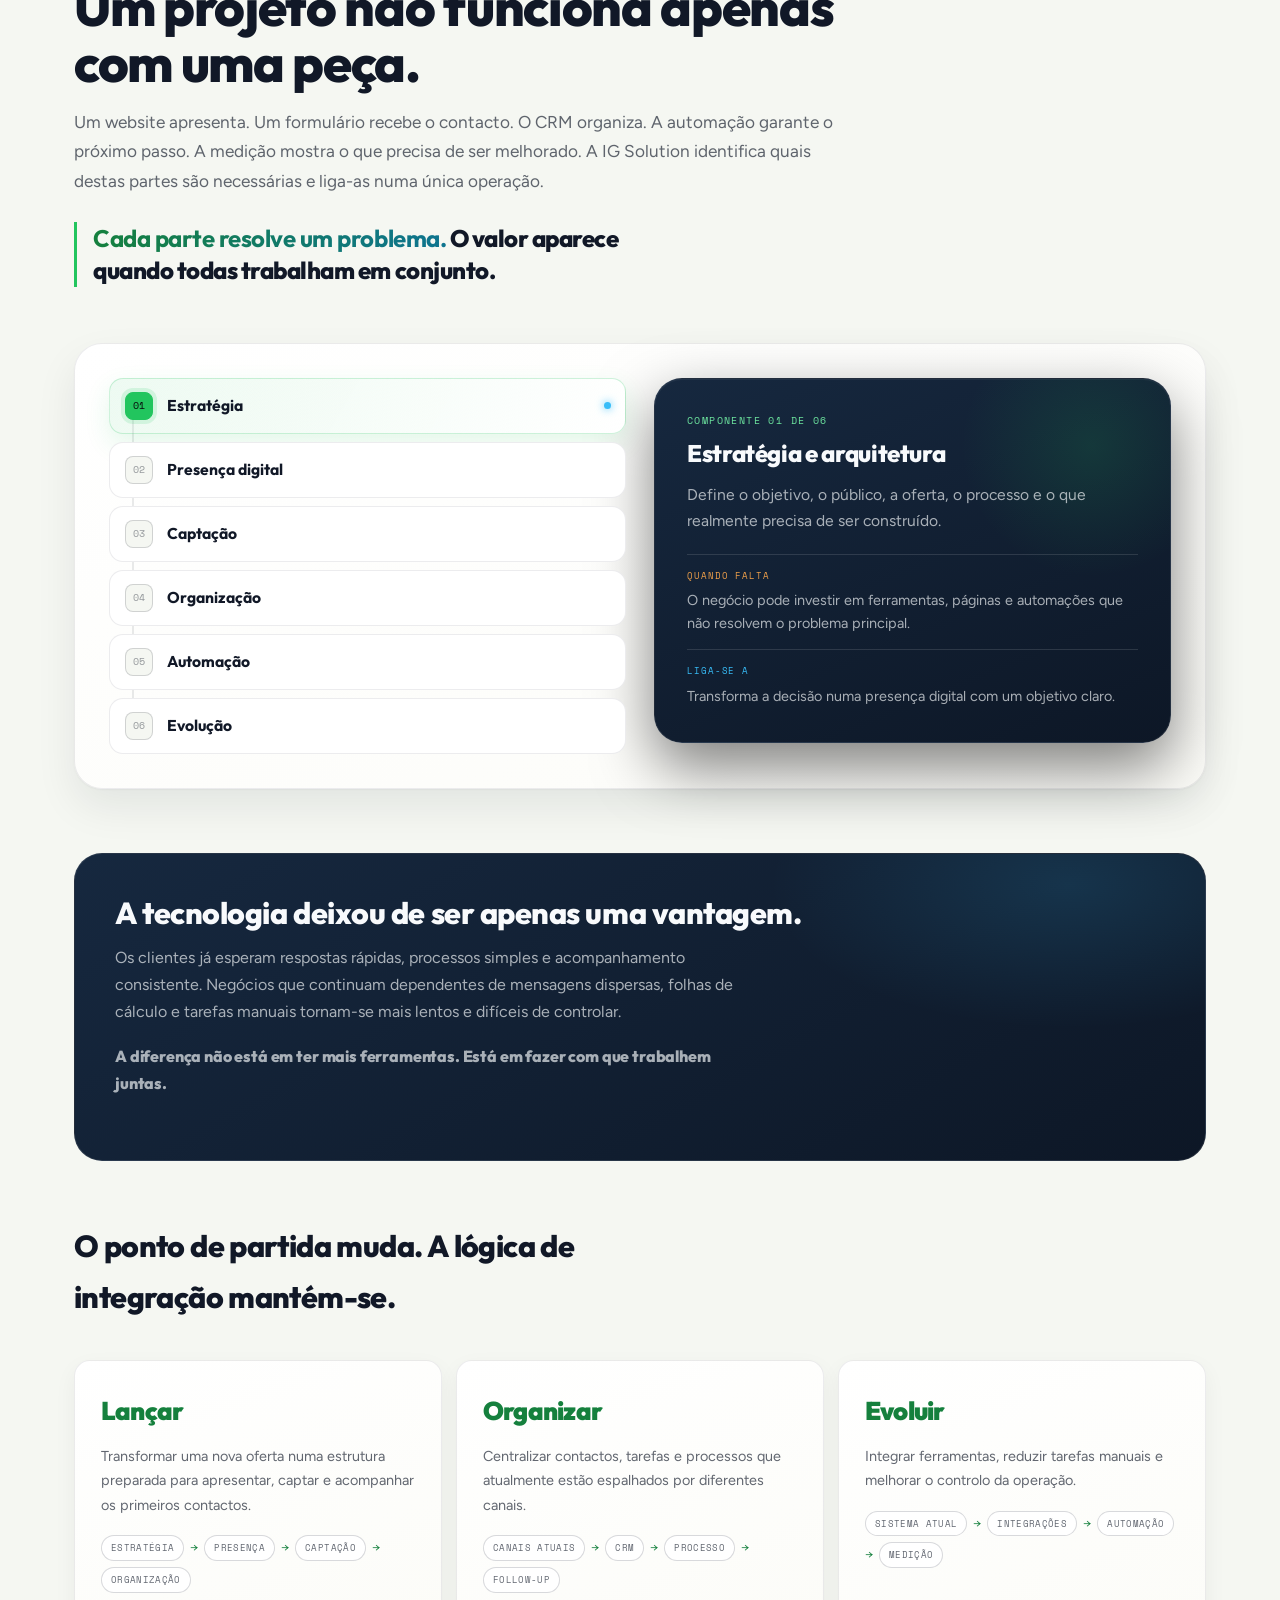
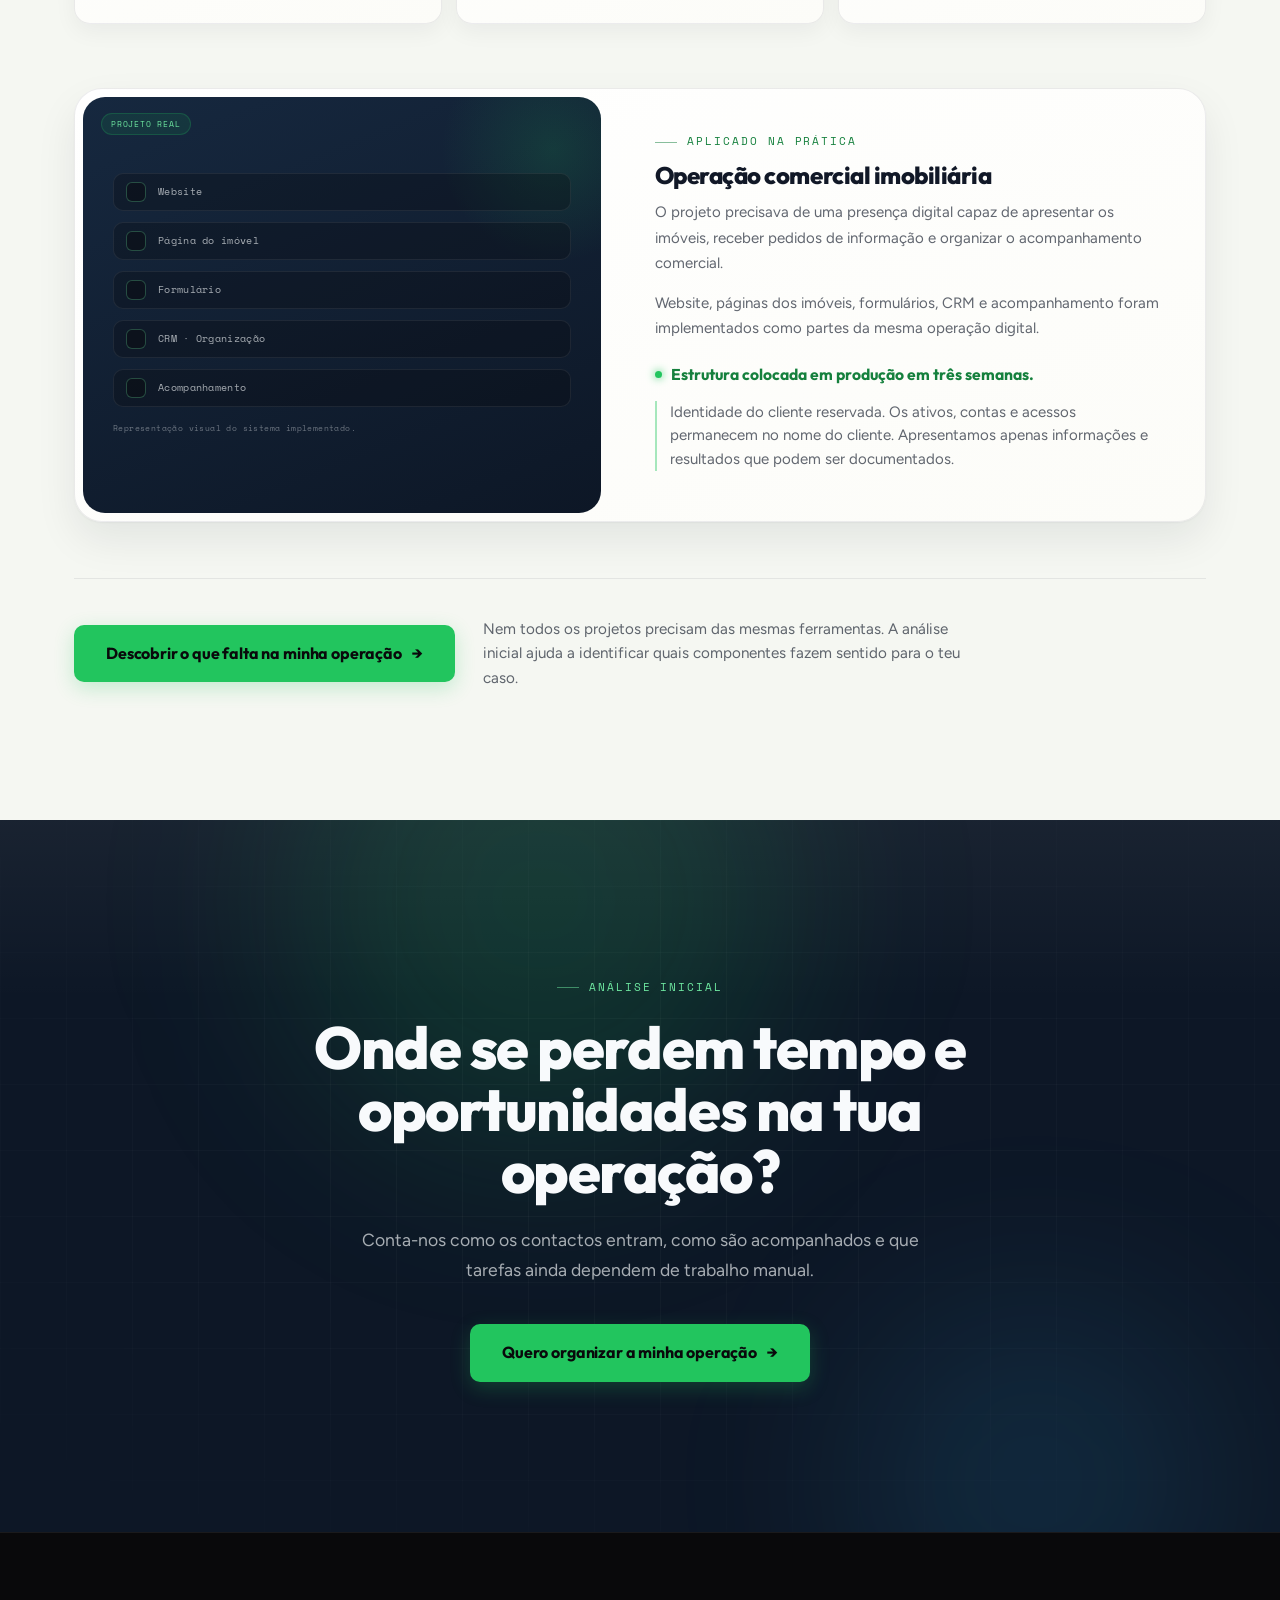
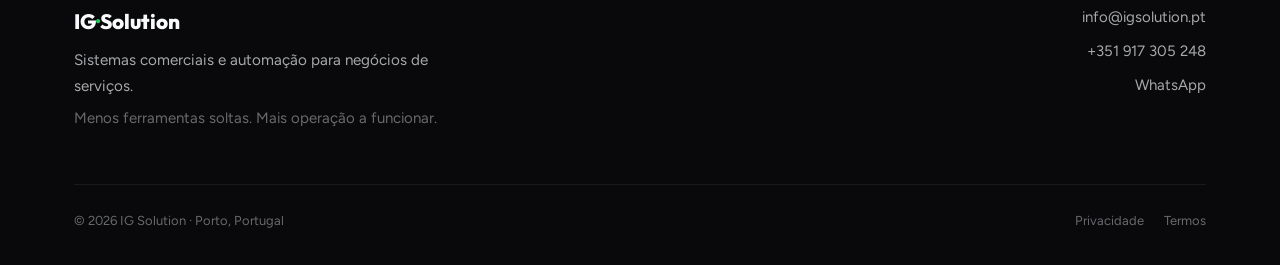
==== commit db4caa36: "Homepage: reformulação com demonstrações interativas do sistema Reescrita completa da homepage — her" ====
--- a/index.html
+++ b/index.html
@@ -28,12 +28,12 @@
 html{scroll-behavior:smooth}
 img,svg{display:block;max-width:100%}
 a{text-decoration:none;color:inherit}
-button{cursor:pointer;border:none;background:none;font:inherit}
+button{cursor:pointer;border:none;background:none;font:inherit;color:inherit}
 ul{list-style:none}
 
 /* ── TOKENS ── */
 :root{
-  --bg:#09090B;--navy:#0D1726;
+  --bg:#09090B;--navy:#0D1726;--navy2:#16283f;
   --green:#22C55E;--green-lum:#6EE7A0;--cyan:#38BDF8;--violet:#8B5CF6;
   --light:#F5F7F2;--cream:#FCFCF8;--ink:#111827;
   --t1:#F8FAFC;--t2:rgba(248,250,252,.66);--t3:rgba(248,250,252,.40);
@@ -42,10 +42,11 @@
   --bdl:rgba(17,24,39,.08);--bdl2:rgba(17,24,39,.16);
   --green-dim:rgba(34,197,94,.09);--green-border:rgba(34,197,94,.22);
   --font-h:'Outfit',sans-serif;--font-b:'Figtree',sans-serif;--font-m:'Space Mono',monospace;
-  --r-lg:16px;--r-sm:10px;--r-xl:26px;
+  --r-lg:16px;--r-sm:10px;--r-xl:28px;
   --ease:cubic-bezier(.22,1,.36,1);
-  --sh-card:0 1px 2px rgba(17,24,39,.04),0 14px 34px rgba(17,24,39,.07);
-  --sh-card-h:0 10px 20px rgba(17,24,39,.07),0 40px 72px rgba(17,24,39,.14);
+  --sh-card:0 1px 2px rgba(17,24,39,.04),0 18px 40px rgba(17,24,39,.08);
+  --sh-card-h:0 12px 24px rgba(17,24,39,.08),0 44px 80px rgba(17,24,39,.16);
+  --sh-dark:0 1px 0 rgba(255,255,255,.05) inset,0 24px 60px rgba(0,0,0,.5);
 }
 
 /* ── BASE ── */
@@ -57,8 +58,8 @@
 p{line-height:1.7}
 .container{max-width:1180px;margin:0 auto;padding:0 24px}
 .eyebrow{font-family:var(--font-m);font-size:11px;letter-spacing:.18em;text-transform:uppercase;display:inline-flex;align-items:center;gap:10px;margin-bottom:20px;max-width:100%}
-.eyebrow::before{content:'';width:22px;height:1px;background:currentColor;opacity:.5}
-a:focus-visible,button:focus-visible{outline:2px solid var(--green);outline-offset:3px;border-radius:4px}
+.eyebrow::before{content:'';width:22px;height:1px;background:currentColor;opacity:.5;flex-shrink:0}
+a:focus-visible,button:focus-visible{outline:2px solid var(--green);outline-offset:3px;border-radius:6px}
 #metodo,#solucoes,#projetos,#sistema-comercial,#agenda-360,#sprint-automacao{scroll-margin-top:76px}
 
 /* Buttons */
@@ -71,11 +72,17 @@
 .btn:hover .arr{transform:translateX(4px)}
 @media(max-width:480px){.btn{white-space:normal;text-align:center;justify-content:center}}
 
-/* ── REVEAL (progressive enhancement: escondido só com .js) ── */
+/* ── REVEAL (progressive enhancement) ── */
 .reveal.visible{opacity:1;transform:none}
 .js .reveal{opacity:0;transform:translateY(30px);transition:opacity .8s var(--ease),transform .8s var(--ease)}
 .js .reveal.visible{opacity:1;transform:none}
 .d1{transition-delay:.08s}.d2{transition-delay:.16s}.d3{transition-delay:.24s}.d4{transition-delay:.32s}
+
+/* ── SPOTLIGHT (cards desktop, pointer:fine) ── */
+.spot{position:relative;isolation:isolate}
+.spot::after{content:'';position:absolute;inset:0;border-radius:inherit;background:radial-gradient(260px circle at var(--mx,50%) var(--my,50%),rgba(34,197,94,.10),transparent 60%);opacity:0;transition:opacity .35s ease;pointer-events:none;z-index:0}
+@media(hover:hover) and (pointer:fine){.spot:hover::after{opacity:1}}
+.spot>*{position:relative;z-index:1}
 
 /* ── COOKIE ── */
 .cookie-banner{position:fixed;bottom:0;left:0;right:0;z-index:9999;background:rgba(17,24,39,.96);backdrop-filter:blur(10px);border-top:1px solid var(--bd2);padding:16px 24px;display:flex;align-items:center;gap:16px;flex-wrap:wrap;transform:translateY(0);transition:transform .3s ease}
@@ -84,7 +91,6 @@
 .cookie-text a{color:var(--green);text-decoration:underline;text-underline-offset:2px}
 .cookie-btns{display:flex;gap:8px;flex-shrink:0}
 .btn-ca{padding:8px 20px;background:var(--green);color:#09090B;border-radius:8px;font-size:.8125rem;font-weight:700}
-.btn-cr{padding:8px 16px;border:1px solid var(--bd2);border-radius:8px;font-size:.8125rem;color:var(--t3)}
 
 /* ── NAV ── */
 .nav{position:fixed;top:0;left:0;right:0;z-index:100;padding:0 24px;height:66px;display:flex;align-items:center;justify-content:space-between;gap:16px;transition:background .35s,border-color .35s,box-shadow .35s;border-bottom:1px solid transparent}
@@ -108,77 +114,8 @@
 .mobile-ctas .nav-cta{display:block;text-align:center;padding:15px}
 @media(max-width:900px){.nav-links{display:none}.nav .nav-cta{display:none}.hamburger{display:flex}}
 
-/* ══ 1. HERO ══ */
-.hero{min-height:100svh;display:flex;align-items:center;position:relative;overflow:hidden;padding:132px 0 104px;
-  background:
-    radial-gradient(1150px 640px at 80% 14%,rgba(34,197,94,.12),transparent 58%),
-    radial-gradient(920px 620px at 8% 92%,rgba(56,189,248,.09),transparent 60%),
-    radial-gradient(1300px 900px at 50% -14%,#101a2e,transparent 68%),
-    var(--bg)}
-.hero-bg{position:absolute;inset:0;pointer-events:none;background-image:linear-gradient(rgba(255,255,255,.026) 1px,transparent 1px),linear-gradient(90deg,rgba(255,255,255,.026) 1px,transparent 1px);background-size:66px 66px;mask-image:radial-gradient(ellipse 92% 82% at 50% 40%,#000 28%,transparent 100%);-webkit-mask-image:radial-gradient(ellipse 92% 82% at 50% 40%,#000 28%,transparent 100%)}
-.hero::after{content:'';position:absolute;inset:0;pointer-events:none;z-index:1;background:radial-gradient(ellipse 100% 74% at 50% 42%,transparent 55%,rgba(9,9,11,.55) 100%)}
-.hero-grid{display:grid;grid-template-columns:1.02fr .98fr;gap:48px;align-items:center;position:relative;z-index:2}
-.hero .eyebrow{color:var(--green)}
-.hero .eyebrow::before{background:linear-gradient(90deg,var(--green),transparent);opacity:1}
-.h-line{display:block;overflow:hidden;padding-bottom:.09em;margin-bottom:-.09em}
-.h-line>span{display:block;transform:translateY(114%);animation:lineUp 1s var(--ease) forwards}
-.h-line:nth-of-type(2)>span{animation-delay:.13s}
-.h-line:nth-of-type(3)>span{animation-delay:.26s}
-@keyframes lineUp{to{transform:translateY(0)}}
-.grad{background:linear-gradient(96deg,var(--green) 4%,var(--green-lum) 46%,var(--cyan) 96%);-webkit-background-clip:text;background-clip:text;color:transparent}
-.hero-sub{font-size:1.175rem;color:var(--t2);max-width:512px;margin:30px 0 40px;line-height:1.72}
-.hero-ctas{display:flex;gap:14px;flex-wrap:wrap;margin-bottom:28px}
-.hero-note{font-size:.8125rem;color:var(--t3);max-width:440px;padding-left:16px;border-left:2px solid var(--green-border)}
-.fade-up{opacity:0;transform:translateY(22px);animation:fadeUp .85s var(--ease) forwards}
-.fu1{animation-delay:.05s}.fu2{animation-delay:.32s}.fu3{animation-delay:.48s}.fu4{animation-delay:.64s}
-@keyframes fadeUp{to{opacity:1;transform:translateY(0)}}
-
-/* HERO — cena do sistema */
-.scene{position:relative;height:540px;animation:fadeUp 1.1s .35s var(--ease) forwards;opacity:0}
-@media(min-width:961px){.scene{margin-right:-40px}}
-.scene-panel{position:absolute;inset:12% 8% 12% 8%;z-index:0;border-radius:40px;background:radial-gradient(ellipse at center,rgba(19,32,54,.16),transparent 72%);border:none;box-shadow:none}
-.scene-glow{position:absolute;border-radius:50%;filter:blur(72px);pointer-events:none;z-index:0}
-.glow-green{width:360px;height:360px;background:rgba(34,197,94,.20);top:8%;left:14%;animation:glowDrift 11s ease-in-out infinite}
-.glow-cyan{width:300px;height:300px;background:rgba(56,189,248,.13);bottom:2%;right:4%;animation:glowDrift 13s ease-in-out infinite reverse}
-@keyframes glowDrift{0%,100%{transform:translate(0,0) scale(1)}50%{transform:translate(26px,-20px) scale(1.1)}}
-.scene-lines{position:absolute;inset:0;width:100%;height:100%;z-index:1}
-.scene-lines path{fill:none;stroke-width:1.3;stroke-linecap:round;stroke-dasharray:4 8;animation:lineFlow 3.4s linear infinite}
-.sl-g{stroke:rgba(34,197,94,.5)}
-.sl-c{stroke:rgba(56,189,248,.42);animation-delay:.9s}
-.sl-v{stroke:rgba(139,92,246,.32);animation-delay:1.6s}
-.sl-l{stroke:rgba(110,231,160,.42);animation-delay:2.3s}
-@keyframes lineFlow{to{stroke-dashoffset:-48}}
-.scene-core{position:absolute;top:50%;left:50%;transform:translate(-50%,-50%);width:130px;height:130px;display:flex;align-items:center;justify-content:center;z-index:2}
-.core-ring{position:absolute;inset:0;border-radius:50%;border:1px solid rgba(34,197,94,.35);animation:ringPulse 3.2s ease-out infinite}
-.core-ring.r2{animation-delay:1.6s}
-@keyframes ringPulse{0%{transform:scale(.7);opacity:.9}100%{transform:scale(1.6);opacity:0}}
-.core-disc{position:relative;width:92px;height:92px;border-radius:50%;background:radial-gradient(circle at 34% 28%,rgba(110,231,160,.42),rgba(34,197,94,.12) 52%,rgba(9,9,11,.5));border:1px solid rgba(34,197,94,.5);display:flex;align-items:center;justify-content:center;font-family:var(--font-h);font-weight:800;font-size:1.15rem;color:var(--t1);box-shadow:0 0 60px rgba(34,197,94,.4),inset 0 1px 0 rgba(255,255,255,.2)}
-.core-disc::before{content:'';position:absolute;inset:-7px;border-radius:50%;background:conic-gradient(from 0deg,transparent,rgba(34,197,94,.6),transparent 40%,rgba(56,189,248,.5),transparent 70%);animation:orbitSpin 6s linear infinite;-webkit-mask:radial-gradient(farthest-side,transparent calc(100% - 2px),#000 calc(100% - 2px));mask:radial-gradient(farthest-side,transparent calc(100% - 2px),#000 calc(100% - 2px))}
-@keyframes orbitSpin{to{transform:rotate(360deg)}}
-.mod{position:absolute;display:flex;align-items:center;gap:9px;padding:11px 17px;background:rgba(13,23,38,.72);border:1px solid var(--bd2);border-radius:100px;font-family:var(--font-m);font-size:11px;letter-spacing:.08em;text-transform:uppercase;color:var(--t1);backdrop-filter:blur(8px);box-shadow:0 14px 34px rgba(0,0,0,.42),inset 0 1px 0 rgba(255,255,255,.06);z-index:3}
-.mod i{width:8px;height:8px;border-radius:50%;flex-shrink:0}
-.m1{top:5%;left:2%;animation:modFloat 7s ease-in-out infinite}
-.m1 i{background:var(--green);box-shadow:0 0 12px var(--green)}
-.m2{top:14%;right:-2%;animation:modFloat 8s .8s ease-in-out infinite}
-.m2 i{background:var(--cyan);box-shadow:0 0 12px var(--cyan)}
-.m3{bottom:18%;left:-2%;animation:modFloat 9s .4s ease-in-out infinite}
-.m3 i{background:var(--violet);box-shadow:0 0 12px var(--violet)}
-.m4{bottom:6%;right:6%;animation:modFloat 7.5s 1.2s ease-in-out infinite}
-.m4 i{background:var(--green-lum);box-shadow:0 0 12px var(--green-lum)}
-@keyframes modFloat{0%,100%{transform:translateY(0)}50%{transform:translateY(-13px)}}
-.scene-status{position:absolute;bottom:-6px;left:50%;transform:translateX(-50%);display:inline-flex;align-items:center;gap:9px;padding:9px 18px;background:rgba(34,197,94,.10);border:1px solid var(--green-border);border-radius:100px;font-family:var(--font-m);font-size:10px;letter-spacing:.16em;color:var(--green-lum);white-space:nowrap;backdrop-filter:blur(8px);box-shadow:0 8px 26px rgba(0,0,0,.4);z-index:3;animation:statusFloat 5s ease-in-out infinite}
-.scene-status i{width:7px;height:7px;border-radius:50%;background:var(--green);box-shadow:0 0 10px var(--green);animation:blink 1.8s ease-in-out infinite}
-@keyframes statusFloat{0%,100%{transform:translateX(-50%) translateY(0)}50%{transform:translateX(-50%) translateY(-5px)}}
-@keyframes blink{0%,100%{opacity:1}50%{opacity:.35}}
-.scroll-hint{position:absolute;bottom:26px;left:50%;transform:translateX(-50%);display:flex;flex-direction:column;align-items:center;gap:8px;color:var(--t3);font-family:var(--font-m);font-size:9.5px;letter-spacing:.2em;text-transform:uppercase;z-index:3;animation:fadeUp 1s 1.1s var(--ease) forwards;opacity:0}
-.scroll-hint::after{content:'';width:1px;height:34px;background:linear-gradient(to bottom,var(--green),transparent);animation:hintDrop 1.8s ease-in-out infinite}
-@keyframes hintDrop{0%{transform:scaleY(0);transform-origin:top}45%{transform:scaleY(1);transform-origin:top}55%{transform:scaleY(1);transform-origin:bottom}100%{transform:scaleY(0);transform-origin:bottom}}
-@media(max-width:960px){.hero{padding:120px 0 84px}.hero-grid{grid-template-columns:1fr;gap:36px}.scene{height:380px;max-width:500px;margin:0 auto;width:100%}}
-@media(max-width:480px){.scene{height:340px}.m3{bottom:22%}.m1{left:0}.m2{right:0}}
-@media(max-width:420px){.hero h1{font-size:1.95rem}.hero .eyebrow{letter-spacing:.12em;flex-wrap:wrap}}
-
-/* ══ Cabeçalhos de secção clara ══ */
-.sec-head{max-width:720px;margin-bottom:64px}
+/* ══ SECÇÕES CLARAS ══ */
+.sec-head{max-width:720px;margin-bottom:60px}
 .sec-head h2{margin-bottom:18px}
 .sec-sub{font-size:1.175rem}
 .s-light{background:var(--light);color:var(--ink)}
@@ -186,175 +123,293 @@
 .s-light .eyebrow,.s-cream .eyebrow{color:#15803D}
 .s-light .sec-sub,.s-cream .sec-sub{color:var(--ink2)}
 .s-pad{padding:130px 0;position:relative;overflow:hidden}
-.s-cream::before,.s-light.hairline::before{content:'';position:absolute;top:0;left:0;right:0;height:1px;background:linear-gradient(90deg,transparent,var(--bdl2),transparent)}
-@media(max-width:860px){.s-pad{padding:92px 0}.sec-head{margin-bottom:48px}}
-
-/* ══ 2. PROBLEMAS ══ */
-.prob-grid{display:grid;grid-template-columns:repeat(3,1fr);gap:18px;margin-top:12px}
-.prob-card{background:linear-gradient(160deg,var(--cream),#fff);border:1px solid var(--bdl);border-radius:var(--r-xl);padding:38px 34px;box-shadow:var(--sh-card);transition:transform .4s var(--ease),box-shadow .4s,border-color .4s}
-.prob-card:hover{transform:translateY(-6px);box-shadow:var(--sh-card-h);border-color:var(--green-border)}
-.prob-ico{width:48px;height:48px;border-radius:13px;border:1px solid var(--bdl2);background:#fff;display:flex;align-items:center;justify-content:center;color:#15803D;margin-bottom:22px}
-.prob-ico svg{width:24px;height:24px;fill:none;stroke:currentColor;stroke-width:1.8;stroke-linecap:round;stroke-linejoin:round}
-.prob-card h3{font-size:1.2rem;color:var(--ink);margin-bottom:10px}
-.prob-card p{color:var(--ink2);font-size:.95rem}
-@media(max-width:820px){.prob-grid{grid-template-columns:1fr}}
-
-/* ══ 3. TRÊS TIPOS DE OPERAÇÃO ══ */
-.op-grid{display:grid;grid-template-columns:repeat(3,1fr);gap:18px}
-.op-card{position:relative;display:flex;flex-direction:column;background:linear-gradient(160deg,#fff,var(--cream));border:1px solid var(--bdl);border-radius:var(--r-xl);padding:40px 34px;overflow:hidden;box-shadow:var(--sh-card);transition:transform .4s var(--ease),box-shadow .4s,border-color .4s}
-.op-card::after{content:'';position:absolute;left:0;top:0;height:100%;width:4px;background:linear-gradient(to bottom,var(--green),var(--cyan));transform:scaleY(0);transform-origin:top;transition:transform .45s var(--ease)}
-.op-card:hover{transform:translateY(-8px);box-shadow:var(--sh-card-h);border-color:var(--green-border)}
-.op-card:hover::after{transform:scaleY(1)}
-.op-ico{width:52px;height:52px;border-radius:14px;border:1px solid var(--bdl2);background:#fff;display:flex;align-items:center;justify-content:center;color:#15803D;margin-bottom:24px}
-.op-ico svg{width:26px;height:26px;fill:none;stroke:currentColor;stroke-width:1.8;stroke-linecap:round;stroke-linejoin:round}
+.hairline::before{content:'';position:absolute;top:0;left:0;right:0;height:1px;background:linear-gradient(90deg,transparent,var(--bdl2),transparent)}
+@media(max-width:860px){.s-pad{padding:88px 0}.sec-head{margin-bottom:44px}}
+
+/* ══ 1. HERO ══ */
+.hero{min-height:100svh;display:flex;align-items:center;position:relative;overflow:hidden;padding:130px 0 100px;
+  background:
+    radial-gradient(1150px 640px at 82% 14%,rgba(34,197,94,.13),transparent 58%),
+    radial-gradient(920px 620px at 6% 92%,rgba(56,189,248,.10),transparent 60%),
+    radial-gradient(1300px 900px at 50% -14%,#101a2e,transparent 68%),
+    var(--bg)}
+.hero-bg{position:absolute;inset:0;pointer-events:none;background-image:linear-gradient(rgba(255,255,255,.026) 1px,transparent 1px),linear-gradient(90deg,rgba(255,255,255,.026) 1px,transparent 1px);background-size:66px 66px;mask-image:radial-gradient(ellipse 92% 82% at 50% 40%,#000 28%,transparent 100%);-webkit-mask-image:radial-gradient(ellipse 92% 82% at 50% 40%,#000 28%,transparent 100%)}
+.hero-grid{display:grid;grid-template-columns:1.02fr .98fr;gap:52px;align-items:center;position:relative;z-index:2}
+.hero .eyebrow{color:var(--green)}
+.hero .eyebrow::before{background:linear-gradient(90deg,var(--green),transparent);opacity:1}
+.h-line{display:block;overflow:hidden;padding-bottom:.09em;margin-bottom:-.09em}
+.h-line>span{display:block}
+.js .h-line>span{transform:translateY(114%);animation:lineUp 1s var(--ease) forwards}
+.js .h-line:nth-of-type(2)>span{animation-delay:.13s}
+.js .h-line:nth-of-type(3)>span{animation-delay:.26s}
+@keyframes lineUp{to{transform:translateY(0)}}
+.grad{background:linear-gradient(96deg,var(--green) 4%,var(--green-lum) 46%,var(--cyan) 96%);-webkit-background-clip:text;background-clip:text;color:transparent}
+.hero-sub{font-size:1.14rem;color:var(--t2);max-width:512px;margin:28px 0 36px;line-height:1.72}
+.hero-ctas{display:flex;gap:14px;flex-wrap:wrap}
+.fade-up{opacity:1}
+.js .fade-up{opacity:0;transform:translateY(22px);animation:fadeUp .85s var(--ease) forwards}
+.fu1{animation-delay:.05s}.fu2{animation-delay:.30s}.fu3{animation-delay:.46s}
+@keyframes fadeUp{to{opacity:1;transform:translateY(0)}}
+@media(max-width:420px){.hero h1{font-size:1.85rem}.hero .eyebrow{letter-spacing:.12em;flex-wrap:wrap}}
+@media(max-width:360px){.hero h1{font-size:1.8rem}}
+
+/* HERO — demonstração funcional */
+.hero-demo{position:relative;background:linear-gradient(160deg,rgba(22,40,63,.9),rgba(13,23,38,.92));border:1px solid var(--bd2);border-radius:var(--r-xl);padding:26px 26px 22px;box-shadow:var(--sh-dark);overflow:hidden}
+.js .hero-demo{opacity:0;transform:translateY(22px);animation:fadeUp 1s .5s var(--ease) forwards}
+.hero-demo::before{content:'';position:absolute;top:0;left:0;right:0;height:60%;background:radial-gradient(600px 200px at 50% -30%,rgba(34,197,94,.16),transparent 70%);pointer-events:none}
+.hd-head{display:flex;align-items:center;justify-content:space-between;margin-bottom:18px;position:relative}
+.hd-title{font-family:var(--font-h);font-weight:800;font-size:.95rem;color:var(--t1)}
+.hd-flux{display:inline-flex;align-items:center;gap:8px;font-family:var(--font-m);font-size:9px;letter-spacing:.14em;text-transform:uppercase;color:var(--green-lum);background:rgba(34,197,94,.10);border:1px solid var(--green-border);padding:5px 11px;border-radius:100px}
+.hd-flux i{width:6px;height:6px;border-radius:50%;background:var(--green);box-shadow:0 0 8px var(--green);animation:blink 1.8s ease-in-out infinite}
+@keyframes blink{0%,100%{opacity:1}50%{opacity:.3}}
+.hd-steps{position:relative;display:flex;flex-direction:column;gap:9px;padding-left:6px}
+.hd-rail{position:absolute;left:19px;top:20px;bottom:20px;width:2px;background:rgba(110,231,160,.16);border-radius:2px;overflow:visible}
+.hd-travel{position:absolute;left:-3px;top:0;width:8px;height:8px;border-radius:50%;background:var(--green);box-shadow:0 0 12px var(--green);opacity:0}
+.hd-step{position:relative;display:flex;align-items:center;gap:13px;padding:9px 12px;border:1px solid var(--bd);border-radius:12px;background:rgba(9,9,11,.28);transition:border-color .45s ease,background .45s ease,transform .45s ease;z-index:1}
+.hd-dot{width:26px;height:26px;border-radius:8px;border:1px solid rgba(110,231,160,.28);background:rgba(9,9,11,.4);display:flex;align-items:center;justify-content:center;flex-shrink:0;transition:border-color .45s,background .45s}
+.hd-dot::after{content:'';width:7px;height:7px;border-radius:50%;background:rgba(110,231,160,.35);transition:background .45s,box-shadow .45s}
+.hd-body{display:flex;align-items:center;justify-content:space-between;gap:10px;flex:1;min-width:0}
+.hd-label{font-size:.8rem;color:var(--t2);white-space:nowrap;overflow:hidden;text-overflow:ellipsis}
+.hd-state{font-family:var(--font-m);font-size:8.5px;letter-spacing:.06em;text-transform:uppercase;color:var(--t3);border:1px solid var(--bd2);border-radius:100px;padding:3px 8px;white-space:nowrap;transition:color .45s,border-color .45s,background .45s;flex-shrink:0}
+.hd-step.on{border-color:var(--green-border);background:rgba(34,197,94,.06);transform:translateX(2px)}
+.hd-step.on .hd-dot{border-color:var(--green);background:rgba(34,197,94,.14)}
+.hd-step.on .hd-dot::after{background:var(--green);box-shadow:0 0 10px var(--green)}
+.hd-step.on .hd-label{color:var(--t1)}
+.hd-step.on .hd-state{color:var(--green-lum);border-color:var(--green-border);background:rgba(34,197,94,.10)}
+.hd-btn{margin-top:16px;width:100%;padding:12px;border:1px solid var(--green-border);border-radius:var(--r-sm);background:rgba(34,197,94,.08);color:var(--green-lum);font-family:var(--font-h);font-weight:700;font-size:.9rem;transition:background .18s,transform .18s,border-color .18s}
+.hd-btn:hover{background:rgba(34,197,94,.16);transform:translateY(-1px)}
+.hd-btn:active{transform:translateY(0)}
+@media(max-width:960px){.hero{padding:118px 0 80px;min-height:auto}.hero-grid{grid-template-columns:1fr;gap:40px}.hero-demo{max-width:460px;margin:0 auto;width:100%}}
+
+/* ══ MICROINTERFACE genérica (cards) ══ */
+.mi{position:relative;border:1px solid var(--bdl);border-radius:14px;background:linear-gradient(160deg,#fff,var(--light));box-shadow:0 10px 26px rgba(17,24,39,.07);overflow:hidden}
+.mi-row{display:flex;align-items:center;gap:10px;padding:9px 12px;border-bottom:1px solid var(--bdl);opacity:.5;transition:opacity .5s ease,background .5s ease;transform:translateX(-6px)}
+.inview .mi-row{opacity:1;transform:none;transition:opacity .5s ease,transform .5s ease,background .5s ease}
+.inview .mi-row.r1{transition-delay:.15s}.inview .mi-row.r2{transition-delay:.5s}.inview .mi-row.r3{transition-delay:.9s}
+.mi-row:last-child{border-bottom:none}
+.mi-row b{width:20px;height:20px;border-radius:6px;background:rgba(34,197,94,.10);border:1px solid rgba(34,197,94,.3);flex-shrink:0;display:flex;align-items:center;justify-content:center;font-size:9px;color:#15803D;font-family:var(--font-m)}
+.mi-row em{font-style:normal;font-size:.78rem;color:var(--ink2);flex:1;white-space:nowrap;overflow:hidden;text-overflow:ellipsis}
+.mi-tag{font-family:var(--font-m);font-size:8px;letter-spacing:.05em;text-transform:uppercase;padding:3px 7px;border-radius:100px;border:1px solid var(--bdl2);color:var(--ink3);transition:color .5s,border-color .5s,background .5s}
+.inview .mi-row.done .mi-tag{color:#15803D;border-color:var(--green-border);background:rgba(34,197,94,.08)}
+
+/* ══ 2. TIPOS DE OPERAÇÃO ══ */
+.op-grid{display:grid;grid-template-columns:1.05fr 1fr .95fr;gap:18px}
+.op-card{position:relative;display:flex;flex-direction:column;background:linear-gradient(158deg,#fff,var(--cream));border:1px solid var(--bdl);border-radius:var(--r-xl);padding:34px 30px;overflow:hidden;box-shadow:var(--sh-card);transition:transform .45s var(--ease),box-shadow .45s,border-color .45s}
+.op-card::before{content:'';position:absolute;top:0;left:0;right:0;height:1px;background:linear-gradient(90deg,transparent,rgba(255,255,255,.9),transparent)}
+.op-card:hover{transform:translateY(-6px);box-shadow:var(--sh-card-h);border-color:var(--green-border)}
+.op-card:focus-within{transform:translateY(-6px);box-shadow:var(--sh-card-h)}
 .op-card .eyebrow{color:#15803D;margin-bottom:12px}
-.op-card h3{font-size:1.22rem;color:var(--ink);margin-bottom:12px;line-height:1.2}
-.op-card p{color:var(--ink2);font-size:.95rem;margin-bottom:18px}
-.op-ex{display:flex;flex-wrap:wrap;gap:6px;margin-bottom:26px}
-.op-ex span{font-family:var(--font-m);font-size:8.5px;letter-spacing:.05em;text-transform:uppercase;padding:5px 10px;border-radius:100px;border:1px solid var(--bdl2);color:var(--ink2);background:#fff}
-.op-cta{margin-top:auto;display:inline-flex;align-items:center;gap:9px;font-family:var(--font-h);font-weight:700;font-size:.95rem;color:#15803D}
+.op-card h3{font-size:1.18rem;color:var(--ink);margin-bottom:10px;line-height:1.22}
+.op-card p{color:var(--ink2);font-size:.92rem;margin-bottom:20px}
+.op-mi{margin-top:auto;margin-bottom:20px}
+.op-ex{display:flex;flex-wrap:wrap;gap:6px;margin-bottom:22px}
+.op-ex span{font-family:var(--font-m);font-size:8px;letter-spacing:.05em;text-transform:uppercase;padding:5px 9px;border-radius:100px;border:1px solid var(--bdl2);color:var(--ink2);background:#fff}
+.op-cta{display:inline-flex;align-items:center;gap:9px;font-family:var(--font-h);font-weight:700;font-size:.92rem;color:#15803D}
 .op-cta .arr{transition:transform .3s var(--ease)}
 .op-card:hover .op-cta .arr{transform:translateX(6px)}
-@media(max-width:900px){.op-grid{grid-template-columns:1fr}.op-card{padding:34px 28px}}
-
-/* ══ OFERTAS + PROJETO — sistema de cards ══ */
-.cap-grid{display:grid;gap:20px;margin-top:56px}
-.cap-row{display:grid;grid-template-columns:1fr 1fr;gap:20px}
-.cap{position:relative;border:1px solid var(--bdl);border-radius:24px;box-shadow:var(--sh-card);overflow:hidden;background:linear-gradient(162deg,#fff,var(--cream));transition:transform .4s var(--ease),box-shadow .4s,border-color .4s}
-.cap:hover{transform:translateY(-6px);box-shadow:var(--sh-card-h);border-color:var(--green-border)}
-.cap-body{padding:42px 42px}
-.cap-label{font-family:var(--font-m);font-size:10px;letter-spacing:.13em;text-transform:uppercase;color:#15803D;display:inline-flex;align-items:center;gap:9px;margin-bottom:16px}
-.cap-label i{width:7px;height:7px;border-radius:50%;background:var(--green);box-shadow:0 0 9px var(--green);flex-shrink:0;animation:blink 2s ease-in-out infinite}
-.cap-label.dev{color:#0e7490}
-.cap-label.dev i{background:var(--cyan);box-shadow:0 0 9px var(--cyan)}
-.cap-label.plain{color:var(--ink3)}
-.cap-label.plain i{animation:none;background:var(--ink3);box-shadow:none}
-.cap-title{font-family:var(--font-h);font-weight:800;color:var(--ink);letter-spacing:-.02em;line-height:1.15;font-size:1.5rem;margin-bottom:12px}
-.cap-desc{color:var(--ink2);line-height:1.65;font-size:1rem;max-width:460px}
-.cap-prob{font-size:.9rem;color:var(--ink2);border-left:2px solid rgba(56,189,248,.45);padding-left:13px;margin:16px 0;max-width:460px;line-height:1.6}
-.chips-lbl{display:block;font-family:var(--font-m);font-size:9px;letter-spacing:.1em;text-transform:uppercase;color:var(--ink3);margin:18px 0 9px}
-.chips{display:flex;flex-wrap:wrap;gap:6px}
-.chip{font-family:var(--font-m);font-size:8.5px;letter-spacing:.04em;text-transform:uppercase;padding:6px 11px;border-radius:100px;border:1px solid var(--bdl2);color:var(--ink2);background:#fff}
-.cap-points{display:flex;flex-direction:column;gap:11px;margin-top:22px}
-.cap-points li{display:flex;align-items:center;gap:12px;font-size:.95rem;color:var(--ink)}
-.cap-points li::before{content:'';width:22px;height:22px;border-radius:50%;background:rgba(34,197,94,.14);border:1px solid rgba(34,197,94,.45);flex-shrink:0;background-image:url("data:image/svg+xml,%3Csvg xmlns='http://www.w3.org/2000/svg' width='11' height='9' viewBox='0 0 11 9'%3E%3Cpath d='M1 4.5l2.8 2.8L10 1' stroke='%2315803D' stroke-width='1.8' fill='none' stroke-linecap='round' stroke-linejoin='round'/%3E%3C/svg%3E");background-repeat:no-repeat;background-position:center}
-.cap-note{font-size:.8125rem;color:var(--ink3);line-height:1.6;border-left:2px solid rgba(34,197,94,.4);padding-left:14px;margin-top:22px;max-width:460px}
-.cap-result{display:inline-flex;align-items:flex-start;gap:10px;font-family:var(--font-h);font-weight:700;font-size:1.02rem;color:#15803D;margin-top:20px;line-height:1.35}
-.cap-result::before{content:'';width:17px;height:17px;border-radius:50%;background:rgba(34,197,94,.16);border:1px solid rgba(34,197,94,.5);flex-shrink:0;margin-top:2px;background-image:url("data:image/svg+xml,%3Csvg xmlns='http://www.w3.org/2000/svg' width='9' height='7' viewBox='0 0 9 7'%3E%3Cpath d='M1 3.5l2.2 2.2L8 1' stroke='%2315803D' stroke-width='1.8' fill='none' stroke-linecap='round' stroke-linejoin='round'/%3E%3C/svg%3E");background-repeat:no-repeat;background-position:center}
-.offer-cta{margin-top:26px;display:inline-flex;align-items:center;gap:9px;font-family:var(--font-h);font-weight:700;font-size:.95rem;color:#15803D}
-.offer-cta .arr{transition:transform .3s var(--ease)}
-.cap:hover .offer-cta .arr{transform:translateX(6px)}
-/* BLOCO PRINCIPAL — flow-panel */
-.cap-main{display:grid;grid-template-columns:.9fr 1.1fr;align-items:stretch}
-.cap-main .cap-body{align-self:center}
-.cap-main .cap-title{font-size:clamp(1.7rem,2.5vw,2.15rem)}
-.flow-panel{position:relative;background:linear-gradient(158deg,#16283f,var(--navy));padding:44px 34px;display:flex;flex-direction:column;justify-content:center;gap:20px;overflow:hidden}
-.flow-panel::after{content:'';position:absolute;top:-18%;right:-12%;width:260px;height:260px;border-radius:50%;background:radial-gradient(circle,rgba(34,197,94,.16),transparent 66%);pointer-events:none}
-.flow{position:relative;display:flex;flex-direction:column;gap:15px;z-index:1}
-.flow-rail{position:absolute;left:15px;top:16px;bottom:16px;width:2px;background:rgba(110,231,160,.18);border-radius:2px}
-.flow-rail span{position:absolute;left:-2px;top:0;width:6px;height:6px;border-radius:50%;background:var(--green);box-shadow:0 0 12px var(--green);animation:flowDrop 6s linear infinite}
-@keyframes flowDrop{0%{top:-6px;opacity:0}8%{opacity:1}92%{opacity:1}100%{top:100%;opacity:0}}
-.flow-node{position:relative;display:flex;align-items:center;gap:15px;z-index:1}
-.flow-node b{width:32px;height:32px;border-radius:10px;border:1px solid rgba(110,231,160,.28);background:rgba(9,9,11,.35);display:flex;align-items:center;justify-content:center;flex-shrink:0}
-.flow-node b::after{content:'';width:8px;height:8px;border-radius:50%;background:rgba(110,231,160,.35);animation:nodePulse 6s linear infinite}
-.flow-node:nth-of-type(1) b::after{animation-delay:.5s}
-.flow-node:nth-of-type(2) b::after{animation-delay:1.5s}
-.flow-node:nth-of-type(3) b::after{animation-delay:2.5s}
-.flow-node:nth-of-type(4) b::after{animation-delay:3.5s}
-.flow-node:nth-of-type(5) b::after{animation-delay:4.5s}
-.flow-node:nth-of-type(6) b::after{animation-delay:5.5s}
-@keyframes nodePulse{0%,16%{background:rgba(110,231,160,.35);box-shadow:none}4%{background:var(--green);box-shadow:0 0 12px var(--green)}}
-.flow-node em{font-style:normal;font-family:var(--font-m);font-size:12px;letter-spacing:.03em;color:var(--t2)}
-.flow-node:nth-of-type(1) em,.flow-node:nth-of-type(6) em{color:var(--t1)}
-.flow-cap{position:relative;z-index:1;font-family:var(--font-m);font-size:9px;letter-spacing:.05em;color:var(--t3)}
-@media(max-width:820px){.cap-main{grid-template-columns:1fr}.flow-panel{padding:34px 26px}}
-/* Agenda mock (oferta 2) */
-.agenda{margin-top:22px;background:#fff;border:1px solid var(--bdl);border-radius:14px;padding:16px;box-shadow:0 14px 34px rgba(17,24,39,.09);position:relative;overflow:hidden}
-.agenda-top{display:flex;align-items:center;justify-content:space-between;margin-bottom:12px}
-.agenda-title{font-family:var(--font-h);font-weight:700;font-size:.9rem;color:var(--ink);display:flex;align-items:center;gap:8px}
-.agenda-title::before{content:'';width:14px;height:14px;border-radius:4px;border:1.5px solid var(--green);background:rgba(34,197,94,.12)}
-.agenda-badge{font-family:var(--font-m);font-size:8.5px;letter-spacing:.08em;text-transform:uppercase;color:#0e7490;background:rgba(56,189,248,.12);border:1px solid rgba(56,189,248,.3);padding:4px 9px;border-radius:100px}
-.agenda-slots{display:flex;flex-direction:column;gap:7px}
-.slot{display:flex;align-items:center;justify-content:space-between;padding:9px 12px;border:1px solid var(--bdl);border-radius:9px;font-family:var(--font-m);font-size:.72rem;color:var(--ink3)}
-.slot em{font-style:normal}
-.slot b{font-weight:400;color:var(--ink3)}
-.slot.sel{border-color:var(--green-border);background:rgba(34,197,94,.08)}
-.slot.sel em,.slot.sel b{color:#15803D}
-.slot.sel b{font-weight:700}
-.agenda-toast{margin-top:12px;display:inline-flex;align-items:center;gap:8px;font-family:var(--font-m);font-size:.68rem;color:#15803D;background:rgba(34,197,94,.10);border:1px solid var(--green-border);padding:7px 12px;border-radius:9px;animation:toastPulse 5s ease-in-out infinite}
+@media(max-width:900px){.op-grid{grid-template-columns:1fr}.op-card{padding:30px 26px}}
+
+/* ══ 3. OFERTAS ══ */
+.off-grid{display:grid;gap:18px;margin-top:56px}
+.off-row{display:grid;grid-template-columns:.86fr 1.14fr;gap:18px}
+.card{position:relative;border:1px solid var(--bdl);border-radius:var(--r-xl);box-shadow:var(--sh-card);overflow:hidden;background:linear-gradient(162deg,#fff,var(--cream));transition:transform .45s var(--ease),box-shadow .45s,border-color .45s}
+.card:hover{transform:translateY(-6px);box-shadow:var(--sh-card-h);border-color:var(--green-border)}
+.card-body{padding:40px 40px}
+.c-label{font-family:var(--font-m);font-size:10px;letter-spacing:.13em;text-transform:uppercase;color:#15803D;display:inline-flex;align-items:center;gap:9px;margin-bottom:16px}
+.c-label i{width:7px;height:7px;border-radius:50%;background:var(--green);box-shadow:0 0 9px var(--green);flex-shrink:0;animation:blink 2.2s ease-in-out infinite}
+.c-label.cy{color:#0e7490}
+.c-label.cy i{background:var(--cyan);box-shadow:0 0 9px var(--cyan)}
+.c-label.plain{color:var(--ink3)}
+.c-label.plain i{animation:none;background:var(--ink3);box-shadow:none}
+.c-title{font-family:var(--font-h);font-weight:800;color:var(--ink);letter-spacing:-.02em;line-height:1.15;font-size:1.5rem;margin-bottom:12px}
+.c-desc{color:var(--ink2);line-height:1.6;font-size:.98rem;max-width:460px}
+.c-result{display:inline-flex;align-items:flex-start;gap:10px;font-family:var(--font-h);font-weight:700;font-size:1rem;color:#15803D;margin-top:20px;line-height:1.35}
+.c-result::before{content:'';width:17px;height:17px;border-radius:50%;background:rgba(34,197,94,.16);border:1px solid rgba(34,197,94,.5);flex-shrink:0;margin-top:2px;background-image:url("data:image/svg+xml,%3Csvg xmlns='http://www.w3.org/2000/svg' width='9' height='7' viewBox='0 0 9 7'%3E%3Cpath d='M1 3.5l2.2 2.2L8 1' stroke='%2315803D' stroke-width='1.8' fill='none' stroke-linecap='round' stroke-linejoin='round'/%3E%3C/svg%3E");background-repeat:no-repeat;background-position:center}
+.c-note{font-size:.8rem;color:var(--ink3);line-height:1.55;border-left:2px solid rgba(34,197,94,.4);padding-left:13px;margin-top:20px;max-width:440px}
+.c-cta{margin-top:24px;display:inline-flex;align-items:center;gap:9px;font-family:var(--font-h);font-weight:700;font-size:.94rem;color:#15803D}
+.c-cta .arr{transition:transform .3s var(--ease)}
+.card:hover .c-cta .arr{transform:translateX(6px)}
+
+/* Sistema Comercial — principal horizontal com pipeline */
+.card-main{display:grid;grid-template-columns:1.02fr 1.18fr;align-items:stretch}
+.pipe-panel{position:relative;background:linear-gradient(158deg,var(--navy2),var(--navy));padding:40px 34px;display:flex;flex-direction:column;justify-content:center;gap:12px;overflow:hidden}
+.pipe-panel::after{content:'';position:absolute;top:-16%;right:-12%;width:260px;height:260px;border-radius:50%;background:radial-gradient(circle,rgba(34,197,94,.16),transparent 66%);pointer-events:none}
+.pipe-panel .hd-title{color:var(--t1);margin-bottom:4px}
+.pipe{position:relative;display:flex;flex-direction:column;gap:9px;z-index:1}
+.pipe-node{display:flex;align-items:center;gap:12px;padding:9px 12px;border:1px solid var(--bd);border-radius:11px;background:rgba(9,9,11,.28);opacity:.55;transition:opacity .5s ease,border-color .5s,background .5s,transform .5s}
+.pipe .inview-on.pipe-node,.inview .pipe-node.on{opacity:1;border-color:var(--green-border);background:rgba(34,197,94,.06);transform:translateX(2px)}
+.pipe-node b{width:22px;height:22px;border-radius:7px;border:1px solid rgba(110,231,160,.28);background:rgba(9,9,11,.4);flex-shrink:0}
+.pipe-node em{font-style:normal;font-family:var(--font-m);font-size:11px;letter-spacing:.03em;color:var(--t2)}
+.inview .pipe-node.on em{color:var(--t1)}
+.pipe-node:nth-child(1){transition-delay:.1s}.pipe-node:nth-child(2){transition-delay:.35s}.pipe-node:nth-child(3){transition-delay:.6s}.pipe-node:nth-child(4){transition-delay:.85s}.pipe-node:nth-child(5){transition-delay:1.1s}
+.pipe-cap{position:relative;z-index:1;font-family:var(--font-m);font-size:9px;letter-spacing:.05em;color:var(--t3);margin-top:6px}
+.card-main .card-body{align-self:center}
+.card-main .c-title{font-size:clamp(1.7rem,2.5vw,2.15rem)}
+@media(max-width:820px){.card-main{grid-template-columns:1fr}.pipe-panel{padding:32px 26px}}
+
+/* Agenda 360 — produto em camadas */
+.agenda{margin-top:22px;position:relative;background:#fff;border:1px solid var(--bdl);border-radius:14px;padding:15px;box-shadow:0 14px 34px rgba(17,24,39,.09);overflow:hidden}
+.agenda-top{display:flex;align-items:center;justify-content:space-between;margin-bottom:11px}
+.agenda-title{font-family:var(--font-h);font-weight:700;font-size:.88rem;color:var(--ink);display:flex;align-items:center;gap:8px}
+.agenda-title::before{content:'';width:13px;height:13px;border-radius:4px;border:1.5px solid var(--green);background:rgba(34,197,94,.12)}
+.pilot-tag{font-family:var(--font-m);font-size:8px;letter-spacing:.08em;text-transform:uppercase;color:#0e7490;background:rgba(56,189,248,.12);border:1px solid rgba(56,189,248,.32);padding:4px 9px;border-radius:100px}
+.slots{display:flex;flex-direction:column;gap:6px}
+.slot{display:flex;align-items:center;justify-content:space-between;padding:8px 11px;border:1px solid var(--bdl);border-radius:9px;font-family:var(--font-m);font-size:.7rem;color:var(--ink3);transition:border-color .5s,background .5s,color .5s}
+.slot b{font-weight:400}
+.inview .slot.sel{border-color:var(--green-border);background:rgba(34,197,94,.08);color:#15803D}
+.inview .slot.sel b{color:#15803D;font-weight:700}
+.agenda-confirm{margin-top:10px;display:flex;gap:8px;flex-wrap:wrap}
+.mini-card{flex:1;min-width:120px;border:1px solid var(--bdl);border-radius:9px;padding:9px 11px;background:linear-gradient(160deg,#fff,var(--cream))}
+.mini-card .mc-lbl{font-family:var(--font-m);font-size:7.5px;letter-spacing:.08em;text-transform:uppercase;color:var(--ink3)}
+.mini-card .mc-val{font-size:.78rem;color:var(--ink);font-weight:600;margin-top:2px}
+.agenda-toast{display:inline-flex;align-items:center;gap:7px;font-family:var(--font-m);font-size:.66rem;color:#15803D;background:rgba(34,197,94,.1);border:1px solid var(--green-border);padding:7px 11px;border-radius:9px;opacity:.4;transition:opacity .5s ease}
+.inview .agenda-toast{opacity:1;transition-delay:.7s}
 .agenda-toast i{width:6px;height:6px;border-radius:50%;background:var(--green);box-shadow:0 0 8px var(--green)}
-@keyframes toastPulse{0%,100%{transform:translateY(0);opacity:.82}50%{transform:translateY(-2px);opacity:1}}
-.mini-flow{display:flex;align-items:center;gap:6px;flex-wrap:wrap;margin-top:18px}
-.mf-chip{font-family:var(--font-m);font-size:8px;letter-spacing:.04em;text-transform:uppercase;padding:6px 9px;border-radius:100px;border:1px solid var(--bdl2);color:var(--ink2);background:#fff}
-.mf-arr{color:#15803D;font-size:.7rem}
-/* Automação mock (oferta 3) */
-.auto-vis{margin-top:22px;display:flex;align-items:center;justify-content:center;gap:12px;flex-wrap:wrap;background:linear-gradient(160deg,#fff,var(--light));border:1px solid var(--bdl);border-radius:14px;padding:26px 18px;box-shadow:0 14px 34px rgba(17,24,39,.08)}
-.auto-box{font-family:var(--font-m);font-size:9.5px;letter-spacing:.04em;text-transform:uppercase;padding:11px 14px;border-radius:10px;border:1px solid var(--bdl2);background:#fff;color:var(--ink);box-shadow:0 2px 8px rgba(17,24,39,.05)}
-.auto-box.key{border-color:var(--green-border);background:rgba(34,197,94,.07)}
-.auto-gear{width:38px;height:38px;border-radius:50%;border:1px solid var(--green-border);background:rgba(34,197,94,.08);display:flex;align-items:center;justify-content:center;color:#15803D;flex-shrink:0}
-.auto-gear svg{width:20px;height:20px;fill:none;stroke:currentColor;stroke-width:1.8;animation:orbitSpin 8s linear infinite}
-.auto-arr{color:#15803D;font-family:var(--font-h);font-weight:800}
-/* Produtos digitais — área secundária */
-.offer-sec{margin-top:26px;background:linear-gradient(150deg,#16283f,var(--navy));border:1px solid rgba(255,255,255,.09);border-radius:20px;padding:36px 40px;display:flex;align-items:center;justify-content:space-between;gap:28px;flex-wrap:wrap;position:relative;overflow:hidden}
-.offer-sec::after{content:'';position:absolute;inset:0;background:radial-gradient(420px 220px at 92% 10%,rgba(56,189,248,.14),transparent 62%);pointer-events:none}
-.offer-sec-txt{position:relative;z-index:1;max-width:640px}
-.offer-sec h3{color:var(--t1);font-size:1.15rem;margin-bottom:8px}
-.offer-sec p{color:var(--t2);font-size:.95rem}
-.offer-sec .btn{position:relative;z-index:1}
-@media(max-width:820px){.cap-row{grid-template-columns:1fr}.cap-body{padding:34px 28px}.offer-sec{padding:30px 26px}}
-
-/* ══ 6. MÉTODO — 4 fases ══ */
-.met-track{position:relative;height:4px;background:rgba(17,24,39,.09);border-radius:4px;margin:64px 0 52px}
+
+/* Sprint — antes/depois */
+.card-sprint .ba{margin-top:22px;display:grid;grid-template-columns:1fr auto 1fr;gap:12px;align-items:stretch}
+.ba-col{border:1px solid var(--bdl);border-radius:12px;padding:14px 14px;background:#fff}
+.ba-col.after{border-color:var(--green-border);background:linear-gradient(160deg,rgba(34,197,94,.05),#fff)}
+.ba-lbl{font-family:var(--font-m);font-size:8.5px;letter-spacing:.1em;text-transform:uppercase;color:var(--ink3);margin-bottom:10px}
+.ba-col.after .ba-lbl{color:#15803D}
+.ba-step{display:flex;align-items:center;gap:8px;font-size:.76rem;color:var(--ink2);padding:6px 0}
+.ba-step .n{width:16px;height:16px;border-radius:5px;background:rgba(17,24,39,.06);flex-shrink:0}
+.ba-col.after .ba-step .n{background:rgba(34,197,94,.14)}
+.ba-step.manual{color:var(--ink3);text-decoration:line-through;text-decoration-color:rgba(239,68,68,.5)}
+.ba-arrow{display:flex;align-items:center;justify-content:center;color:#15803D;font-family:var(--font-h);font-weight:800;font-size:1.2rem}
+.sprint-ex{display:flex;flex-wrap:wrap;gap:6px;margin-top:18px}
+.sprint-ex span{font-family:var(--font-m);font-size:8.5px;letter-spacing:.04em;text-transform:uppercase;padding:6px 10px;border-radius:100px;border:1px solid var(--bdl2);color:var(--ink2);background:#fff}
+@media(max-width:560px){.card-sprint .ba{grid-template-columns:1fr;gap:8px}.ba-arrow{transform:rotate(90deg);padding:2px 0}}
+
+/* Produtos digitais — faixa secundária */
+.prod-strip{margin-top:18px;background:linear-gradient(150deg,var(--navy2),var(--navy));border:1px solid rgba(255,255,255,.09);border-radius:22px;padding:30px 36px;display:flex;align-items:center;justify-content:space-between;gap:28px;flex-wrap:wrap;position:relative;overflow:hidden}
+.prod-strip::after{content:'';position:absolute;inset:0;background:radial-gradient(420px 220px at 90% 12%,rgba(56,189,248,.16),transparent 62%);pointer-events:none}
+.prod-left{position:relative;z-index:1;display:flex;align-items:center;gap:22px;flex-wrap:wrap}
+.prod-mock{width:120px;flex-shrink:0;border:1px solid var(--bd2);border-radius:12px;overflow:hidden;background:rgba(9,9,11,.4)}
+.prod-mock .pm-bar{height:20px;background:rgba(255,255,255,.05);display:flex;align-items:center;gap:4px;padding:0 8px}
+.prod-mock .pm-bar i{width:5px;height:5px;border-radius:50%;background:rgba(255,255,255,.18)}
+.prod-mock .pm-body{padding:10px;display:grid;grid-template-columns:1fr 1fr;gap:5px}
+.prod-mock .pm-body span{height:14px;border-radius:4px;background:rgba(255,255,255,.06)}
+.prod-mock .pm-body span:first-child{grid-column:1/3;background:rgba(34,197,94,.22)}
+.prod-txt h3{color:var(--t1);font-size:1.12rem;margin-bottom:7px}
+.prod-txt p{color:var(--t2);font-size:.92rem;max-width:420px}
+.prod-strip .btn{position:relative;z-index:1}
+@media(max-width:820px){.off-row{grid-template-columns:1fr}.card-body{padding:32px 26px}.prod-strip{padding:26px}}
+
+/* ══ 4. MÉTODO ══ */
+.met-track{position:relative;height:4px;background:rgba(17,24,39,.09);border-radius:4px;margin:60px 0 50px}
 .met-fill{position:absolute;inset:0;border-radius:4px;background:linear-gradient(90deg,var(--green),var(--cyan));transform:scaleX(var(--p,0));transform-origin:left;transition:transform .15s linear;box-shadow:0 0 18px rgba(34,197,94,.5)}
 .met-grid{display:grid;grid-template-columns:repeat(4,1fr);gap:30px}
 .met-phase{position:relative;transition:opacity .5s var(--ease),transform .5s var(--ease)}
 .js .met-phase{opacity:.4;transform:translateY(10px)}
 .met-phase.on{opacity:1;transform:none}
-.met-glyph{width:52px;height:52px;border-radius:15px;border:1px solid var(--bdl2);background:#fff;display:flex;align-items:center;justify-content:center;color:var(--ink3);margin-bottom:22px;transition:transform .5s var(--ease),border-color .5s,color .5s,box-shadow .5s}
+.met-glyph{width:52px;height:52px;border-radius:15px;border:1px solid var(--bdl2);background:#fff;display:flex;align-items:center;justify-content:center;color:var(--ink3);margin-bottom:20px;transition:transform .5s var(--ease),border-color .5s,color .5s,box-shadow .5s}
 .met-glyph svg{width:26px;height:26px;fill:none;stroke:currentColor;stroke-width:1.8;stroke-linecap:round;stroke-linejoin:round}
 .met-phase.on .met-glyph{color:var(--green);border-color:var(--green-border);box-shadow:0 12px 30px rgba(34,197,94,.18);transform:translateY(-2px) scale(1.04)}
 .met-num{font-family:var(--font-m);font-size:11px;letter-spacing:.14em;color:var(--ink3);display:inline-flex;align-items:center;gap:10px;margin-bottom:12px;transition:color .4s}
 .met-phase.on .met-num{color:#15803D}
-.met-phase h3{font-size:1.7rem;margin-bottom:12px;color:var(--ink);transition:transform .5s var(--ease)}
-.met-phase.on h3{transform:translateX(2px)}
-.met-phase p{color:var(--ink2);font-size:.975rem;max-width:250px}
-.met-note{margin-top:44px;font-size:.95rem;color:var(--ink2);border-left:2px solid var(--green-border);padding-left:16px;max-width:660px;line-height:1.6}
+.met-phase h3{font-size:1.7rem;margin-bottom:12px;color:var(--ink)}
+.met-phase p{color:var(--ink2);font-size:.95rem;max-width:250px}
 @media(max-width:900px){.met-grid{grid-template-columns:1fr 1fr;gap:40px}}
 @media(max-width:640px){
   .met-track{position:absolute;left:25px;top:0;bottom:0;width:4px;height:auto;margin:0}
   .met-fill{transform:scaleY(var(--p,0));transform-origin:top}
-  .met-wrap{position:relative;padding-left:0;margin-top:52px}
+  .met-wrap{position:relative;margin-top:50px}
   .met-grid{grid-template-columns:1fr;gap:48px;padding-left:70px}
   .met-glyph{position:absolute;left:-70px;margin-bottom:0}
   .met-phase p{max-width:none}
 }
 
-/* ══ 8. DIFERENCIAIS ══ */
-.diff-grid{display:grid;grid-template-columns:1fr 1fr;gap:20px}
-.diff-item{background:linear-gradient(160deg,#fff,var(--cream));border:1px solid var(--bdl);border-radius:var(--r-lg);padding:34px 32px;box-shadow:var(--sh-card);transition:transform .35s var(--ease),box-shadow .35s,border-color .35s}
-.diff-item:hover{transform:translateY(-5px);box-shadow:var(--sh-card-h);border-color:var(--green-border)}
-.diff-num{font-family:var(--font-m);font-size:11px;letter-spacing:.14em;color:#15803D;display:flex;align-items:center;gap:10px;margin-bottom:14px}
-.diff-num b{font-family:var(--font-h);font-size:1.1rem;font-weight:800;color:var(--ink)}
-.diff-item h3{font-size:1.15rem;color:var(--ink);margin-bottom:10px}
-.diff-item p{color:var(--ink2);font-size:.95rem}
-@media(max-width:760px){.diff-grid{grid-template-columns:1fr}}
-
-/* ══ 9. CTA FINAL — ESCURO ══ */
-.s-cta{background:var(--navy);color:var(--t1);padding:160px 0;position:relative;overflow:hidden}
+/* ══ 5. O SISTEMA COMPLETO ══ */
+.s-sys{background:var(--light);color:var(--ink);padding:130px 0;position:relative;overflow:hidden}
+.s-sys::before{content:'';position:absolute;top:0;left:0;right:0;height:1px;background:linear-gradient(90deg,transparent,var(--bdl2),transparent)}
+.s-sys .eyebrow{color:#15803D}
+.sys-intro{max-width:760px;margin-bottom:14px}
+.sys-intro h2{margin-bottom:18px}
+.sys-intro p{color:var(--ink2);font-size:1.075rem}
+.sys-central{font-family:var(--font-h);font-weight:800;font-size:clamp(1.15rem,2.3vw,1.5rem);color:var(--ink);letter-spacing:-.02em;line-height:1.35;border-left:3px solid var(--green);padding-left:16px;margin:26px 0 56px;max-width:620px}
+.sys-central b{background:linear-gradient(96deg,#15803D,#0e7490);-webkit-background-clip:text;background-clip:text;color:transparent}
+
+/* Ecossistema interativo */
+.eco{display:grid;grid-template-columns:1fr 1fr;gap:28px;align-items:start;background:linear-gradient(160deg,#fff,var(--cream));border:1px solid var(--bdl);border-radius:var(--r-xl);padding:34px;box-shadow:var(--sh-card)}
+.eco-rail{display:flex;flex-direction:column;gap:8px;position:relative}
+.eco-rail::before{content:'';position:absolute;left:23px;top:26px;bottom:26px;width:2px;background:rgba(17,24,39,.09);border-radius:2px}
+.eco-node{position:relative;display:flex;align-items:center;gap:14px;padding:13px 15px;border:1px solid var(--bdl);border-radius:14px;background:#fff;text-align:left;transition:border-color .3s,background .3s,transform .3s var(--ease),box-shadow .3s;z-index:1}
+.eco-node:hover{border-color:var(--green-border);transform:translateX(3px)}
+.eco-num{width:28px;height:28px;border-radius:8px;border:1px solid var(--bdl2);background:var(--light);display:flex;align-items:center;justify-content:center;font-family:var(--font-m);font-size:10px;color:var(--ink3);flex-shrink:0;transition:all .3s}
+.eco-name{font-family:var(--font-h);font-weight:700;font-size:.98rem;color:var(--ink)}
+.eco-node[aria-selected="true"]{border-color:var(--green-border);background:linear-gradient(120deg,rgba(34,197,94,.08),#fff);box-shadow:0 10px 26px rgba(34,197,94,.12)}
+.eco-node[aria-selected="true"] .eco-num{background:var(--green);border-color:var(--green);color:#09090B;box-shadow:0 0 0 4px rgba(34,197,94,.14)}
+.eco-node[aria-selected="true"]::after{content:'';position:absolute;right:14px;width:7px;height:7px;border-radius:50%;background:var(--cyan);box-shadow:0 0 9px var(--cyan)}
+.eco-panel{position:relative;background:linear-gradient(158deg,var(--navy2),var(--navy));border:1px solid rgba(255,255,255,.08);border-radius:var(--r-xl);padding:34px 32px;min-height:340px;overflow:hidden;box-shadow:var(--sh-dark)}
+.eco-panel::after{content:'';position:absolute;top:-20%;right:-12%;width:280px;height:280px;border-radius:50%;background:radial-gradient(circle,rgba(34,197,94,.14),transparent 66%);pointer-events:none}
+.eco-panel-in{position:relative;z-index:1;transition:opacity .3s ease}
+.eco-panel-in.fade{opacity:0}
+.eco-step{font-family:var(--font-m);font-size:10px;letter-spacing:.14em;text-transform:uppercase;color:var(--green-lum);margin-bottom:12px}
+.eco-h{color:var(--t1);font-size:1.5rem;margin-bottom:16px}
+.eco-serve{color:var(--t2);font-size:.98rem;margin-bottom:20px;line-height:1.65}
+.eco-block{border-top:1px solid var(--bd2);padding-top:14px;margin-top:14px}
+.eco-block-lbl{font-family:var(--font-m);font-size:9px;letter-spacing:.1em;text-transform:uppercase;color:var(--t3);margin-bottom:6px}
+.eco-block.when .eco-block-lbl{color:#f0a04a}
+.eco-block.link .eco-block-lbl{color:var(--cyan)}
+.eco-block p{color:var(--t2);font-size:.9rem;line-height:1.6}
+@media(max-width:860px){.eco{grid-template-columns:1fr;gap:20px;padding:24px}.eco-rail::before{display:none}.eco-panel{min-height:0}}
+
+/* Faixa urgência */
+.urg{margin:64px 0 60px;background:linear-gradient(150deg,#16283f,var(--navy));border:1px solid rgba(255,255,255,.09);border-radius:var(--r-xl);padding:44px 40px;position:relative;overflow:hidden}
+.urg::after{content:'';position:absolute;inset:0;background:radial-gradient(500px 240px at 88% 10%,rgba(56,189,248,.14),transparent 60%);pointer-events:none}
+.urg-in{position:relative;z-index:1;max-width:760px}
+.urg h3{color:var(--t1);font-size:clamp(1.4rem,2.6vw,1.9rem);margin-bottom:14px}
+.urg p{color:var(--t2);font-size:1rem;margin-bottom:18px;max-width:640px}
+.urg-hi{font-family:var(--font-h);font-weight:800;font-size:clamp(1.05rem,2vw,1.3rem);color:var(--green-lum);letter-spacing:-.01em}
+
+/* Três formas de aplicar */
+.apply-head{font-family:var(--font-h);font-weight:800;font-size:clamp(1.4rem,2.6vw,1.9rem);color:var(--ink);letter-spacing:-.02em;margin-bottom:36px;max-width:640px}
+.apply-grid{display:grid;grid-template-columns:repeat(3,1fr);gap:14px}
+.apply-block{position:relative;padding:30px 26px;border-radius:var(--r-lg);border:1px solid var(--bdl);background:linear-gradient(160deg,#fff,var(--cream));box-shadow:0 8px 22px rgba(17,24,39,.05);transition:transform .4s var(--ease),box-shadow .4s}
+.apply-block:hover{transform:translateY(-5px);box-shadow:var(--sh-card-h)}
+.apply-word{font-family:var(--font-h);font-weight:900;font-size:1.6rem;color:var(--ink);letter-spacing:-.03em;margin-bottom:12px}
+.apply-word span{color:#15803D}
+.apply-block p{color:var(--ink2);font-size:.9rem;margin-bottom:18px}
+.apply-flow{display:flex;flex-wrap:wrap;gap:6px;align-items:center}
+.apply-flow span{font-family:var(--font-m);font-size:8.5px;letter-spacing:.04em;text-transform:uppercase;padding:5px 9px;border-radius:100px;border:1px solid var(--bdl2);color:var(--ink2);background:#fff}
+.apply-flow i{color:#15803D;font-style:normal;font-size:.7rem}
+@media(max-width:820px){.apply-grid{grid-template-columns:1fr}}
+
+/* Projeto real (prova) */
+.proof{margin-top:64px;display:grid;grid-template-columns:.95fr 1.05fr;gap:24px;align-items:center;background:linear-gradient(160deg,#fff,var(--cream));border:1px solid var(--bdl);border-radius:var(--r-xl);padding:8px;box-shadow:var(--sh-card);overflow:hidden}
+.proof-vis{position:relative;background:linear-gradient(158deg,var(--navy2),var(--navy));border-radius:22px;padding:34px 30px;overflow:hidden;align-self:stretch;display:flex;flex-direction:column;justify-content:center;gap:11px}
+.proof-vis::after{content:'';position:absolute;top:-16%;right:-14%;width:240px;height:240px;border-radius:50%;background:radial-gradient(circle,rgba(34,197,94,.15),transparent 66%)}
+.proof-tag{position:absolute;top:16px;left:18px;font-family:var(--font-m);font-size:8px;letter-spacing:.1em;text-transform:uppercase;color:var(--green-lum);background:rgba(34,197,94,.1);border:1px solid var(--green-border);padding:4px 9px;border-radius:100px;z-index:2}
+.proof-node{position:relative;z-index:1;display:flex;align-items:center;gap:12px;padding:8px 12px;border:1px solid var(--bd);border-radius:10px;background:rgba(9,9,11,.28)}
+.proof-node b{width:20px;height:20px;border-radius:6px;border:1px solid rgba(110,231,160,.28);background:rgba(9,9,11,.4);flex-shrink:0}
+.proof-node em{font-style:normal;font-family:var(--font-m);font-size:10px;letter-spacing:.03em;color:var(--t2)}
+.proof-cap{position:relative;z-index:1;font-family:var(--font-m);font-size:8px;letter-spacing:.05em;color:var(--t3);margin-top:4px}
+.proof-body{padding:28px 30px}
+.proof-body .eyebrow{color:#15803D;margin-bottom:12px}
+.proof-body h3{font-size:1.5rem;color:var(--ink);margin-bottom:12px;letter-spacing:-.02em}
+.proof-body p{color:var(--ink2);font-size:.94rem;margin-bottom:14px}
+.proof-result{display:inline-flex;align-items:center;gap:9px;font-family:var(--font-h);font-weight:700;color:#15803D;font-size:.98rem;margin:6px 0 14px}
+.proof-result::before{content:'';width:7px;height:7px;border-radius:50%;background:var(--green);box-shadow:0 0 8px var(--green)}
+.proof-note{font-size:.8rem;color:var(--ink3);line-height:1.55;border-left:2px solid rgba(34,197,94,.4);padding-left:13px}
+@media(max-width:820px){.proof{grid-template-columns:1fr}}
+
+/* CTA da secção */
+.sys-foot{display:flex;align-items:center;gap:28px;flex-wrap:wrap;margin-top:56px;padding-top:38px;border-top:1px solid var(--bdl)}
+.sys-foot p{color:var(--ink2);font-size:.95rem;max-width:480px;line-height:1.6}
+
+/* ══ 6. CTA FINAL ══ */
+.s-cta{background:var(--navy);color:var(--t1);padding:150px 0;position:relative;overflow:hidden}
 .s-cta::before{content:'';position:absolute;inset:0;background-image:linear-gradient(rgba(255,255,255,.03) 1px,transparent 1px),linear-gradient(90deg,rgba(255,255,255,.03) 1px,transparent 1px);background-size:66px 66px;mask-image:radial-gradient(ellipse 76% 72% at 50% 45%,#000 24%,transparent 100%);-webkit-mask-image:radial-gradient(ellipse 76% 72% at 50% 45%,#000 24%,transparent 100%)}
 .s-cta::after{content:'';position:absolute;top:0;left:0;right:0;height:180px;background:linear-gradient(to bottom,rgba(252,252,248,.05),transparent);pointer-events:none}
 .cta-glow{position:absolute;border-radius:50%;filter:blur(94px);pointer-events:none}
 .cg1{width:500px;height:500px;background:rgba(34,197,94,.16);top:-170px;left:50%;transform:translateX(-70%);animation:glowDrift 12s ease-in-out infinite}
 .cg2{width:360px;height:360px;background:rgba(56,189,248,.11);bottom:-130px;right:5%;animation:glowDrift 14s ease-in-out infinite reverse}
-.cta-mod{position:absolute;padding:9px 16px;background:rgba(9,9,11,.45);border:1px solid var(--bd2);border-radius:100px;font-family:var(--font-m);font-size:9.5px;letter-spacing:.12em;text-transform:uppercase;color:var(--t2);backdrop-filter:blur(6px);box-shadow:0 10px 30px rgba(0,0,0,.3)}
-.cm1{top:16%;left:7%;animation:modFloat 9s ease-in-out infinite}
-.cm2{top:28%;right:6%;animation:modFloat 10s 1s ease-in-out infinite}
-.cm3{bottom:15%;left:13%;animation:modFloat 8s .5s ease-in-out infinite}
+@keyframes glowDrift{0%,100%{transform:translate(0,0) scale(1)}50%{transform:translate(26px,-20px) scale(1.08)}}
 .cta-inner{position:relative;z-index:2;text-align:center;max-width:820px;margin:0 auto}
 .cta-inner h2{font-size:clamp(2.2rem,4.8vw,3.7rem);margin-bottom:22px}
 .cta-text{color:var(--t2);font-size:1.1rem;max-width:560px;margin:0 auto 40px}
-.cta-support{color:var(--t3);font-size:.85rem;max-width:520px;margin:26px auto 0;line-height:1.6}
-@media(max-width:768px){.s-cta{padding:110px 0}.cta-mod{display:none}}
+@media(max-width:768px){.s-cta{padding:104px 0}}
 
 /* ── FOOTER ── */
 footer{background:var(--bg);border-top:1px solid var(--bd);padding:72px 0 34px}
@@ -373,7 +428,7 @@
 .ft-legal a:hover{color:var(--t1)}
 @media(max-width:640px){.ft-contacts{align-items:flex-start}.ft-bottom{flex-direction:column;align-items:flex-start}}
 
-/* ── STICKY MOBILE CTA (contrato JS: #sticky-cta + .show) ── */
+/* ── STICKY MOBILE CTA ── */
 .sticky-cta{position:fixed;bottom:0;left:0;right:0;z-index:89;background:rgba(9,9,11,.96);backdrop-filter:blur(10px);border-top:1px solid var(--bd2);padding:10px 18px;display:none;transform:translateY(100%);transition:transform .3s ease}
 .sticky-cta.show{transform:translateY(0)}
 .sticky-cta .btn{width:100%;justify-content:center;padding:14px}
@@ -384,13 +439,13 @@
 @media(prefers-reduced-motion:reduce){
   html{scroll-behavior:auto}
   *,*::before,*::after{animation-duration:.01ms!important;animation-delay:0s!important;animation-iteration-count:1!important;transition-duration:.01ms!important}
-  .reveal,.fade-up,.scene,.scroll-hint{opacity:1;transform:none}
-  .h-line>span{transform:none;animation:none}
-  .met-phase{opacity:1;transform:none}
-  .met-fill{transform:scaleX(1)}
+  .reveal,.fade-up,.h-line>span,.hero-demo{opacity:1;transform:none}
+  .met-phase{opacity:1;transform:none}.met-fill{transform:scaleX(1)}
+  .mi-row,.pipe-node,.slot,.agenda-toast{opacity:1;transform:none}
+  .hd-step{border-color:var(--green-border)}
 }
 </style>
-<noscript><style>.reveal{opacity:1;transform:none}.met-phase{opacity:1;transform:none}</style></noscript>
+<noscript><style>.reveal{opacity:1;transform:none}.met-phase{opacity:1;transform:none}.mi-row,.pipe-node,.agenda-toast{opacity:1;transform:none}</style></noscript>
 <script>document.documentElement.classList.add('js')</script>
 </head>
 <body>
@@ -409,7 +464,7 @@
   <div class="nav-links" id="nav-links">
     <a href="#solucoes">Soluções</a>
     <a href="#metodo">Como trabalhamos</a>
-    <a href="#projetos">Projeto</a>
+    <a href="#projetos">Sistema</a>
     <a href="diagnostico.html?interesse=analise_operacao">Contacto</a>
   </div>
   <a href="diagnostico.html?interesse=analise_operacao" class="nav-cta">Organizar a minha operação</a>
@@ -419,7 +474,7 @@
 <div class="mobile-menu" id="mobile-menu">
   <a href="#solucoes">Soluções</a>
   <a href="#metodo">Como trabalhamos</a>
-  <a href="#projetos">Projeto</a>
+  <a href="#projetos">Sistema</a>
   <a href="diagnostico.html?interesse=analise_operacao">Contacto</a>
   <div class="mobile-ctas">
     <a href="diagnostico.html?interesse=analise_operacao" class="nav-cta">Organizar a minha operação</a>
@@ -443,211 +498,187 @@
         <p class="hero-sub fade-up fu2">Implementamos websites, formulários, WhatsApp, CRM, agenda e automações para negócios de serviços que ainda trabalham com processos e ferramentas dispersas.</p>
         <div class="hero-ctas fade-up fu3">
           <a href="diagnostico.html?interesse=analise_operacao" class="btn btn-green">Quero organizar a minha operação <span class="arr" aria-hidden="true">→</span></a>
-          <a href="#solucoes" class="btn btn-line">Ver as soluções</a>
-        </div>
-        <p class="hero-note fade-up fu4">Contas, dados e acessos permanecem no nome do cliente.</p>
-      </div>
-
-      <div class="scene" id="scene" aria-hidden="true">
-        <div class="scene-panel"></div>
-        <div class="scene-glow glow-green" id="glow-follow"></div>
-        <div class="scene-glow glow-cyan"></div>
-        <svg class="scene-lines" viewBox="0 0 480 480" preserveAspectRatio="xMidYMid slice">
-          <path class="sl-g" d="M240,240 C200,180 140,140 80,70"/>
-          <path class="sl-c" d="M240,240 C300,190 360,150 420,110"/>
-          <path class="sl-v" d="M240,240 C180,290 110,320 40,340"/>
-          <path class="sl-l" d="M240,240 C300,300 350,340 400,400"/>
-        </svg>
-        <div class="scene-core">
-          <div class="core-ring"></div>
-          <div class="core-ring r2"></div>
-          <div class="core-disc">IG</div>
-        </div>
-        <div class="mod m1"><i></i>Captação</div>
-        <div class="mod m2"><i></i>Atendimento</div>
-        <div class="mod m3"><i></i>Organização</div>
-        <div class="mod m4"><i></i>Acompanhamento</div>
-        <div class="scene-status"><i></i>Operação ligada</div>
-      </div>
-    </div>
-  </div>
-  <div class="scroll-hint" aria-hidden="true">Scroll</div>
-</section>
-
-<!-- ══ 2. PROBLEMAS RECONHECÍVEIS ══ -->
-<section class="s-light hairline s-pad" id="problema">
-  <div class="container">
-    <div class="sec-head reveal">
-      <span class="eyebrow">O problema</span>
-      <h2>O teu negócio já tem ferramentas. O problema é que não trabalham juntas.</h2>
-      <p class="sec-sub">Quando contactos, marcações e tarefas ficam espalhados por diferentes canais, o acompanhamento depende da memória, de mensagens manuais e do tempo disponível da equipa.</p>
-    </div>
-    <div class="prob-grid">
-      <div class="prob-card reveal d1">
-        <div class="prob-ico" aria-hidden="true"><svg viewBox="0 0 24 24"><circle cx="12" cy="8" r="3.2"/><path d="M5 20c0-3.3 3.1-6 7-6s7 2.7 7 6M3 6h.01M21 6h.01M4.5 16h.01M19.5 16h.01"/></svg></div>
-        <h3>Contactos espalhados</h3>
-        <p>Pedidos chegam pelo WhatsApp, Instagram, email, formulários e telefone sem um registo central.</p>
-      </div>
-      <div class="prob-card reveal d2">
-        <div class="prob-ico" aria-hidden="true"><svg viewBox="0 0 24 24"><path d="M12 7v5l3 2"/><circle cx="12" cy="12" r="9"/></svg></div>
-        <h3>Acompanhamento manual</h3>
-        <p>Respostas, confirmações, orçamentos e follow-ups dependem de tarefas repetitivas.</p>
-      </div>
-      <div class="prob-card reveal d3">
-        <div class="prob-ico" aria-hidden="true"><svg viewBox="0 0 24 24"><path d="M2 12s3.5-7 10-7 10 7 10 7-3.5 7-10 7c-2 0-3.8-.6-5.3-1.5M2 12c.7-1.4 1.9-3 3.5-4.2M4 4l16 16"/></svg></div>
-        <h3>Pouca visibilidade</h3>
-        <p>É difícil saber quem respondeu, quem precisa de acompanhamento e que oportunidades estão paradas.</p>
+          <a href="#projetos" class="btn btn-line">Ver como o sistema funciona</a>
+        </div>
+      </div>
+
+      <!-- Demonstração funcional -->
+      <div class="hero-demo" id="hero-demo">
+        <div class="hd-head">
+          <span class="hd-title">Sistema comercial</span>
+          <span class="hd-flux" aria-hidden="true"><i></i>Fluxo ativo</span>
+        </div>
+        <div class="hd-steps">
+          <span class="hd-rail" aria-hidden="true"><i class="hd-travel"></i></span>
+          <div class="hd-step"><span class="hd-dot" aria-hidden="true"></span><div class="hd-body"><span class="hd-label">Novo contacto recebido</span><span class="hd-state">Recebido</span></div></div>
+          <div class="hd-step"><span class="hd-dot" aria-hidden="true"></span><div class="hd-body"><span class="hd-label">Registo no CRM</span><span class="hd-state">Registado</span></div></div>
+          <div class="hd-step"><span class="hd-dot" aria-hidden="true"></span><div class="hd-body"><span class="hd-label">Responsável atribuído</span><span class="hd-state">Notificado</span></div></div>
+          <div class="hd-step"><span class="hd-dot" aria-hidden="true"></span><div class="hd-body"><span class="hd-label">Próxima ação criada</span><span class="hd-state">Tarefa</span></div></div>
+          <div class="hd-step"><span class="hd-dot" aria-hidden="true"></span><div class="hd-body"><span class="hd-label">Follow-up programado</span><span class="hd-state">Follow-up agendado</span></div></div>
+        </div>
+        <button type="button" class="hd-btn" id="hd-btn">Simular um contacto</button>
       </div>
     </div>
   </div>
 </section>
 
-<!-- ══ 3. TRÊS TIPOS DE OPERAÇÃO ══ -->
-<section class="s-cream s-pad">
+<!-- ══ 2. TIPOS DE OPERAÇÃO ══ -->
+<section class="s-light hairline s-pad" id="problema">
   <div class="container">
     <div class="sec-head reveal">
       <span class="eyebrow">Tipos de operação</span>
       <h2>Como os teus clientes chegam até ti?</h2>
-      <p class="sec-sub">O sistema muda conforme o modelo da operação.</p>
+      <p class="sec-sub">O sistema muda conforme o modelo da operação. Cada card mostra o que acontece com um contacto.</p>
     </div>
     <div class="op-grid">
-      <a href="#sistema-comercial" class="op-card reveal d1">
-        <div class="op-ico" aria-hidden="true"><svg viewBox="0 0 24 24"><path d="M3 4h18v4H3zM3 12h12M3 16h8M17 13l4 4M21 13l-4 4"/></svg></div>
+      <!-- Pedidos e orçamentos -->
+      <div class="op-card spot reveal d1">
         <span class="eyebrow">Pedidos e orçamentos</span>
         <h3>Recebo contactos e preciso de organizar o processo comercial.</h3>
         <p>Para negócios que trabalham com pedidos de informação, propostas, orçamentos ou oportunidades comerciais.</p>
+        <div class="op-mi mi" aria-hidden="true">
+          <div class="mi-row r1"><b>1</b><em>Novo pedido</em><span class="mi-tag">Recebido</span></div>
+          <div class="mi-row r2 done"><b>2</b><em>Qualificado</em><span class="mi-tag">Qualificado</span></div>
+          <div class="mi-row r3 done"><b>3</b><em>Orçamento · tarefa comercial</em><span class="mi-tag">Tarefa</span></div>
+        </div>
         <div class="op-ex"><span>Imobiliário</span><span>Obras</span><span>Serviços profissionais</span><span>Oficinas</span><span>B2B</span></div>
-        <span class="op-cta">Conhecer o Sistema Comercial <span class="arr" aria-hidden="true">→</span></span>
-      </a>
-      <a href="#agenda-360" class="op-card reveal d2">
-        <div class="op-ico" aria-hidden="true"><svg viewBox="0 0 24 24"><rect x="3" y="5" width="18" height="16" rx="2"/><path d="M3 9h18M8 3v4M16 3v4M8 14l2.5 2.5L16 12"/></svg></div>
+        <a href="#sistema-comercial" class="op-cta">Conhecer o Sistema Comercial <span class="arr" aria-hidden="true">→</span></a>
+      </div>
+      <!-- Marcações -->
+      <div class="op-card spot reveal d2">
         <span class="eyebrow">Marcações</span>
         <h3>Trabalho com agenda e preciso de reduzir tarefas manuais.</h3>
         <p>Para negócios que precisam de organizar disponibilidade, confirmações, lembretes e acompanhamento de clientes.</p>
-        <div class="op-ex"><span>Estética</span><span>Beleza</span><span>Fitness</span><span>Bem-estar</span><span>Serviços por marcação</span></div>
-        <span class="op-cta">Conhecer a Agenda 360 <span class="arr" aria-hidden="true">→</span></span>
-      </a>
-      <a href="#sprint-automacao" class="op-card reveal d3">
-        <div class="op-ico" aria-hidden="true"><svg viewBox="0 0 24 24"><path d="M4 7h9M4 12h6M4 17h9"/><circle cx="18" cy="12" r="3"/><path d="M18 8.5v-1.5M18 17v-1.5M21.5 12h-1.5M16 12h-1.5"/></svg></div>
+        <div class="op-mi mi" aria-hidden="true">
+          <div class="mi-row r1"><b>◷</b><em>09:00 · 10:30 · 14:00</em><span class="mi-tag">Horários</span></div>
+          <div class="mi-row r2 done"><b>✓</b><em>10:30 selecionado</em><span class="mi-tag">Confirmado</span></div>
+          <div class="mi-row r3 done"><b>↻</b><em>Lembrete</em><span class="mi-tag">Ativo</span></div>
+        </div>
+        <div class="op-ex"><span>Estética</span><span>Beleza</span><span>Fitness</span><span>Bem-estar</span><span>Marcação</span></div>
+        <a href="#agenda-360" class="op-cta">Conhecer a Agenda 360 <span class="arr" aria-hidden="true">→</span></a>
+      </div>
+      <!-- Processos internos -->
+      <div class="op-card spot reveal d3">
         <span class="eyebrow">Processos internos</span>
         <h3>Tenho uma tarefa repetitiva que precisa de ser automatizada.</h3>
-        <p>Para empresas que copiam informação entre ferramentas, criam tarefas manualmente ou dependem de processos administrativos repetitivos.</p>
-        <span class="op-cta">Conhecer o Sprint de Automação <span class="arr" aria-hidden="true">→</span></span>
-      </a>
+        <p>Para empresas que copiam informação entre ferramentas ou dependem de processos administrativos repetitivos.</p>
+        <div class="op-mi mi" aria-hidden="true">
+          <div class="mi-row r1"><b>▤</b><em>Formulário</em><span class="mi-tag">Dados</span></div>
+          <div class="mi-row r2 done"><b>▦</b><em>CRM</em><span class="mi-tag">Ligado</span></div>
+          <div class="mi-row r3 done"><b>✓</b><em>Tarefa</em><span class="mi-tag">Concluída</span></div>
+        </div>
+        <a href="#sprint-automacao" class="op-cta">Conhecer o Sprint de Automação <span class="arr" aria-hidden="true">→</span></a>
+      </div>
     </div>
   </div>
 </section>
 
-<!-- ══ 4. TRÊS OFERTAS ══ -->
-<section class="s-light s-pad" id="solucoes">
+<!-- ══ 3. OFERTAS ══ -->
+<section class="s-cream s-pad" id="solucoes">
   <div class="container">
     <div class="sec-head reveal">
       <span class="eyebrow">As ofertas</span>
       <h2>Três formas de pôr a operação a funcionar.</h2>
-      <p class="sec-sub">Cada oferta resolve um problema concreto da operação comercial. Começamos pelo fluxo de maior impacto.</p>
-    </div>
-    <div class="cap-grid">
-
-      <!-- OFERTA 1 — Sistema Comercial IG -->
-      <article class="cap cap-main reveal" id="sistema-comercial">
-        <div class="flow-panel">
-          <div class="flow">
-            <span class="flow-rail" aria-hidden="true"><span></span></span>
-            <div class="flow-node"><b aria-hidden="true"></b><em>Entrada do contacto</em></div>
-            <div class="flow-node"><b aria-hidden="true"></b><em>Registo</em></div>
-            <div class="flow-node"><b aria-hidden="true"></b><em>Qualificação</em></div>
-            <div class="flow-node"><b aria-hidden="true"></b><em>Tarefa comercial</em></div>
-            <div class="flow-node"><b aria-hidden="true"></b><em>Follow-up</em></div>
-            <div class="flow-node"><b aria-hidden="true"></b><em>Fecho ou reativação</em></div>
+      <p class="sec-sub">Cada oferta resolve um problema concreto. Começamos pelo fluxo de maior impacto.</p>
+    </div>
+    <div class="off-grid">
+
+      <!-- Sistema Comercial IG — principal -->
+      <article class="card card-main spot reveal" id="sistema-comercial">
+        <div class="pipe-panel">
+          <span class="hd-title">Pipeline comercial</span>
+          <div class="pipe" data-mi>
+            <div class="pipe-node"><b aria-hidden="true"></b><em>Novo contacto</em></div>
+            <div class="pipe-node"><b aria-hidden="true"></b><em>Por analisar</em></div>
+            <div class="pipe-node"><b aria-hidden="true"></b><em>Qualificado</em></div>
+            <div class="pipe-node"><b aria-hidden="true"></b><em>Proposta</em></div>
+            <div class="pipe-node"><b aria-hidden="true"></b><em>Follow-up</em></div>
           </div>
-          <p class="flow-cap">Representação visual do processo comercial.</p>
-        </div>
-        <div class="cap-body">
-          <span class="cap-label"><i></i>Oferta principal</span>
-          <h3 class="cap-title">Sistema Comercial IG</h3>
-          <p class="cap-desc">Para negócios que recebem contactos, pedidos de informação ou orçamentos e precisam de acompanhar cada oportunidade de forma organizada.</p>
-          <p class="cap-prob">Os contactos chegam por vários canais, ficam espalhados e nem sempre recebem acompanhamento consistente.</p>
-          <span class="chips-lbl">Pode incluir</span>
-          <div class="chips">
-            <span class="chip">Website ou landing page</span><span class="chip">Formulários</span><span class="chip">WhatsApp</span><span class="chip">CRM</span><span class="chip">Pipeline</span><span class="chip">Qualificação</span><span class="chip">Notificações</span><span class="chip">Follow-up</span><span class="chip">Relatório operacional</span>
-          </div>
-          <div class="cap-result">Um processo comercial visível e organizado desde o primeiro contacto.</div>
-          <a href="diagnostico.html?interesse=sistema_comercial" class="offer-cta">Organizar o meu processo comercial <span class="arr" aria-hidden="true">→</span></a>
+          <p class="pipe-cap">Entrada · organização · responsável · próximo passo.</p>
+        </div>
+        <div class="card-body">
+          <span class="c-label"><i></i>Oferta principal</span>
+          <h3 class="c-title">Sistema Comercial IG</h3>
+          <p class="c-desc">Para negócios que recebem contactos, pedidos de informação ou orçamentos e precisam de acompanhar cada oportunidade de forma organizada.</p>
+          <div class="c-result">Um processo comercial visível e organizado desde o primeiro contacto.</div>
+          <a href="diagnostico.html?interesse=sistema_comercial" class="c-cta">Organizar o meu processo comercial <span class="arr" aria-hidden="true">→</span></a>
         </div>
       </article>
 
-      <!-- OFERTAS 2 + 3 -->
-      <div class="cap-row">
-        <!-- OFERTA 2 — Agenda 360 -->
-        <article class="cap reveal d1" id="agenda-360">
-          <div class="cap-body">
-            <span class="cap-label dev"><i></i>Projeto-piloto</span>
-            <h3 class="cap-title">Agenda 360</h3>
-            <p class="cap-desc">Sistema de marcação e acompanhamento para negócios que trabalham por agenda.</p>
-            <p class="cap-prob">Marcações, confirmações, cancelamentos e lembretes consomem tempo e dependem de mensagens manuais.</p>
+      <div class="off-row">
+        <!-- Agenda 360 — produto vertical -->
+        <article class="card spot reveal d1" id="agenda-360">
+          <div class="card-body">
+            <span class="c-label cy"><i></i>Produto especializado</span>
+            <h3 class="c-title">Agenda 360</h3>
+            <p class="c-desc">Sistema de marcação e acompanhamento para negócios que trabalham por agenda.</p>
             <div class="agenda" aria-hidden="true">
-              <div class="agenda-top"><span class="agenda-title">Agenda</span><span class="agenda-badge">Projeto-piloto</span></div>
-              <div class="agenda-slots">
+              <div class="agenda-top"><span class="agenda-title">Agenda</span><span class="pilot-tag">Projeto-piloto</span></div>
+              <div class="slots">
                 <div class="slot"><em>09:00</em><b>Livre</b></div>
                 <div class="slot sel"><em>10:30</em><b>Marcado</b></div>
                 <div class="slot"><em>14:00</em><b>Livre</b></div>
               </div>
-              <span class="agenda-toast"><i></i>Confirmação enviada</span>
+              <div class="agenda-confirm">
+                <div class="mini-card"><div class="mc-lbl">Cliente</div><div class="mc-val">Ficha organizada</div></div>
+                <span class="agenda-toast"><i></i>Lembrete ativado</span>
+              </div>
             </div>
-            <div class="mini-flow" aria-hidden="true">
-              <span class="mf-chip">Pedido</span><span class="mf-arr">→</span>
-              <span class="mf-chip">Marcação</span><span class="mf-arr">→</span>
-              <span class="mf-chip">Confirmação</span><span class="mf-arr">→</span>
-              <span class="mf-chip">Lembrete</span><span class="mf-arr">→</span>
-              <span class="mf-chip">Atendimento</span><span class="mf-arr">→</span>
-              <span class="mf-chip">Follow-up</span><span class="mf-arr">→</span>
-              <span class="mf-chip">Reativação</span>
-            </div>
-            <div class="cap-result">Um ciclo de atendimento organizado antes, durante e depois da marcação.</div>
-            <p class="cap-note"><strong style="color:#0e7490">Disponível apenas para projetos-piloto selecionados.</strong></p>
-            <a href="diagnostico.html?interesse=agenda_360" class="offer-cta">Candidatar o meu negócio ao projeto-piloto <span class="arr" aria-hidden="true">→</span></a>
+            <p class="c-note">Disponível apenas para projetos-piloto selecionados.</p>
+            <a href="diagnostico.html?interesse=agenda_360" class="c-cta">Candidatar o meu negócio ao projeto-piloto <span class="arr" aria-hidden="true">→</span></a>
           </div>
         </article>
 
-        <!-- OFERTA 3 — Sprint de Automação -->
-        <article class="cap reveal d2" id="sprint-automacao">
-          <div class="cap-body">
-            <span class="cap-label plain"><i></i>Escopo curto</span>
-            <h3 class="cap-title">Sprint de Automação</h3>
-            <p class="cap-desc">Implementação de uma automação específica para eliminar uma tarefa repetitiva ou ligar duas partes importantes da operação.</p>
-            <div class="auto-vis" aria-hidden="true">
-              <span class="auto-box">Formulário</span>
-              <span class="auto-arr">→</span>
-              <span class="auto-gear"><svg viewBox="0 0 24 24"><circle cx="12" cy="12" r="3.2"/><path d="M12 2v3M12 19v3M2 12h3M19 12h3M5 5l2 2M17 17l2 2M19 5l-2 2M7 17l-2 2"/></svg></span>
-              <span class="auto-arr">→</span>
-              <span class="auto-box key">CRM + tarefa</span>
+        <!-- Sprint de Automação — antes/depois -->
+        <article class="card card-sprint spot reveal d2" id="sprint-automacao">
+          <div class="card-body">
+            <span class="c-label plain"><i></i>Escopo curto</span>
+            <h3 class="c-title">Sprint de Automação</h3>
+            <p class="c-desc">Implementação de uma automação específica para eliminar uma tarefa repetitiva ou ligar duas partes importantes da operação.</p>
+            <div class="ba" aria-hidden="true">
+              <div class="ba-col before">
+                <div class="ba-lbl">Antes</div>
+                <div class="ba-step"><span class="n"></span>Formulário</div>
+                <div class="ba-step manual"><span class="n"></span>Copiar dados</div>
+                <div class="ba-step manual"><span class="n"></span>Criar tarefa manual</div>
+              </div>
+              <div class="ba-arrow">→</div>
+              <div class="ba-col after">
+                <div class="ba-lbl">Depois</div>
+                <div class="ba-step"><span class="n"></span>Formulário</div>
+                <div class="ba-step"><span class="n"></span>CRM</div>
+                <div class="ba-step"><span class="n"></span>Tarefa criada</div>
+              </div>
             </div>
-            <span class="chips-lbl">Exemplos</span>
-            <div class="chips">
-              <span class="chip">Formulário → CRM</span><span class="chip">Lead → tarefa comercial</span><span class="chip">Pagamento → confirmação</span><span class="chip">Cliente parado → follow-up</span>
+            <div class="sprint-ex">
+              <span>Formulário → CRM</span><span>Lead → tarefa comercial</span><span>Pagamento → confirmação</span><span>Cliente parado → follow-up</span>
             </div>
-            <p class="cap-note">Um processo, um escopo, uma implementação testada e documentada.</p>
-            <div class="cap-result">Um fluxo manual convertido numa automação funcional.</div>
-            <a href="diagnostico.html?interesse=sprint_automacao" class="offer-cta">Automatizar um processo <span class="arr" aria-hidden="true">→</span></a>
+            <p class="c-note">Um processo, um escopo, uma implementação testada e documentada.</p>
+            <a href="diagnostico.html?interesse=sprint_automacao" class="c-cta">Automatizar um processo <span class="arr" aria-hidden="true">→</span></a>
           </div>
         </article>
       </div>
 
-    </div>
-
-    <!-- Produtos digitais — secundário -->
-    <div class="offer-sec reveal">
-      <div class="offer-sec-txt">
-        <h3>Procuras desenvolver uma aplicação, portal ou plataforma?</h3>
-        <p>Avaliamos projetos digitais selecionados depois de definir objetivos, utilizadores, escopo técnico, riscos, prazo e orçamento.</p>
-      </div>
-      <a href="diagnostico.html?interesse=produto_digital" class="btn btn-line">Apresentar um projeto digital <span class="arr" aria-hidden="true">→</span></a>
+      <!-- Produtos digitais — faixa secundária -->
+      <div class="prod-strip reveal">
+        <div class="prod-left">
+          <div class="prod-mock" aria-hidden="true">
+            <div class="pm-bar"><i></i><i></i><i></i></div>
+            <div class="pm-body"><span></span><span></span><span></span><span></span><span></span></div>
+          </div>
+          <div class="prod-txt">
+            <h3>Procuras desenvolver uma aplicação, portal ou plataforma?</h3>
+            <p>Avaliamos projetos digitais selecionados depois de definir objetivos, utilizadores, escopo técnico, riscos, prazo e orçamento.</p>
+          </div>
+        </div>
+        <a href="diagnostico.html?interesse=produto_digital" class="btn btn-line">Apresentar um projeto digital <span class="arr" aria-hidden="true">→</span></a>
+      </div>
     </div>
   </div>
 </section>
 
-<!-- ══ 5. COMO TRABALHAMOS ══ -->
-<section class="s-cream s-pad" id="metodo">
+<!-- ══ 4. COMO TRABALHAMOS ══ -->
+<section class="s-light s-pad" id="metodo">
   <div class="container">
     <div class="sec-head reveal">
       <span class="eyebrow">Como trabalhamos</span>
@@ -683,98 +714,108 @@
         </div>
       </div>
     </div>
-    <p class="met-note reveal">Aproveitamos as ferramentas existentes sempre que fizer sentido. Só adicionamos tecnologia quando existe uma razão operacional.</p>
   </div>
 </section>
 
-<!-- ══ 7. PROJETO REAL ══ -->
-<section class="s-light hairline s-pad" id="projetos">
+<!-- ══ 5. O SISTEMA COMPLETO ══ -->
+<section class="s-sys s-pad" id="projetos">
   <div class="container">
-    <div class="sec-head reveal">
-      <span class="eyebrow">Projeto implementado</span>
-      <h2>Operação comercial imobiliária</h2>
-      <p class="sec-sub">O projeto precisava de uma presença digital capaz de apresentar os imóveis, receber pedidos de informação e organizar o acompanhamento comercial.</p>
-    </div>
-    <div class="cap-grid">
-      <article class="cap cap-main reveal">
-        <div class="flow-panel">
-          <div class="flow">
-            <span class="flow-rail" aria-hidden="true"><span></span></span>
-            <div class="flow-node"><b aria-hidden="true"></b><em>Website</em></div>
-            <div class="flow-node"><b aria-hidden="true"></b><em>Página do imóvel</em></div>
-            <div class="flow-node"><b aria-hidden="true"></b><em>Formulário</em></div>
-            <div class="flow-node"><b aria-hidden="true"></b><em>Organização no CRM</em></div>
-            <div class="flow-node"><b aria-hidden="true"></b><em>Acompanhamento comercial</em></div>
-          </div>
-          <p class="flow-cap">Representação visual do sistema implementado.</p>
-        </div>
-        <div class="cap-body">
-          <span class="cap-label"><i></i>Projeto de cliente · Em produção</span>
-          <h3 class="cap-title">Website, captação e acompanhamento ligados</h3>
-          <p class="cap-prob">As páginas dos imóveis, os contactos e o acompanhamento precisavam de funcionar como partes de uma única operação.</p>
-          <span class="chips-lbl">Entregas</span>
-          <ul class="cap-points">
-            <li>Website institucional</li>
-            <li>Páginas dos imóveis</li>
-            <li>Formulários de contacto</li>
-            <li>Organização dos contactos</li>
-            <li>CRM</li>
-            <li>Automação de acompanhamento</li>
-          </ul>
-          <div class="cap-result">Estrutura colocada em produção em três semanas.</div>
-          <p class="cap-note">Identidade do cliente reservada. Os ativos, contas e acessos permanecem no nome do cliente. Apresentamos apenas informações e resultados que podem ser documentados.</p>
-        </div>
-      </article>
+    <div class="sys-intro reveal">
+      <span class="eyebrow">O sistema completo</span>
+      <h2>Um projeto não funciona apenas com uma peça.</h2>
+      <p>Um website apresenta. Um formulário recebe o contacto. O CRM organiza. A automação garante o próximo passo. A medição mostra o que precisa de ser melhorado. A IG Solution identifica quais destas partes são necessárias e liga-as numa única operação.</p>
+    </div>
+    <p class="sys-central reveal"><b>Cada parte resolve um problema.</b> O valor aparece quando todas trabalham em conjunto.</p>
+
+    <!-- Ecossistema interativo -->
+    <div class="eco reveal">
+      <div class="eco-rail" role="tablist" aria-label="Componentes do sistema" id="eco-rail">
+        <button class="eco-node" role="tab" aria-selected="true" aria-controls="eco-panel" id="eco-t0" data-i="0"><span class="eco-num">01</span><span class="eco-name">Estratégia</span></button>
+        <button class="eco-node" role="tab" aria-selected="false" aria-controls="eco-panel" id="eco-t1" data-i="1" tabindex="-1"><span class="eco-num">02</span><span class="eco-name">Presença digital</span></button>
+        <button class="eco-node" role="tab" aria-selected="false" aria-controls="eco-panel" id="eco-t2" data-i="2" tabindex="-1"><span class="eco-num">03</span><span class="eco-name">Captação</span></button>
+        <button class="eco-node" role="tab" aria-selected="false" aria-controls="eco-panel" id="eco-t3" data-i="3" tabindex="-1"><span class="eco-num">04</span><span class="eco-name">Organização</span></button>
+        <button class="eco-node" role="tab" aria-selected="false" aria-controls="eco-panel" id="eco-t4" data-i="4" tabindex="-1"><span class="eco-num">05</span><span class="eco-name">Automação</span></button>
+        <button class="eco-node" role="tab" aria-selected="false" aria-controls="eco-panel" id="eco-t5" data-i="5" tabindex="-1"><span class="eco-num">06</span><span class="eco-name">Evolução</span></button>
+      </div>
+      <div class="eco-panel" role="tabpanel" id="eco-panel" aria-labelledby="eco-t0" tabindex="0" aria-live="polite">
+        <div class="eco-panel-in" id="eco-in">
+          <div class="eco-step" id="eco-step">Componente 01 de 06</div>
+          <h3 class="eco-h" id="eco-h">Estratégia e arquitetura</h3>
+          <p class="eco-serve" id="eco-serve">Define o objetivo, o público, a oferta, o processo e o que realmente precisa de ser construído.</p>
+          <div class="eco-block when"><div class="eco-block-lbl">Quando falta</div><p id="eco-when">O negócio pode investir em ferramentas, páginas e automações que não resolvem o problema principal.</p></div>
+          <div class="eco-block link"><div class="eco-block-lbl">Liga-se a</div><p id="eco-link">Transforma a decisão numa presença digital com um objetivo claro.</p></div>
+        </div>
+      </div>
+    </div>
+
+    <!-- Faixa urgência -->
+    <div class="urg reveal">
+      <div class="urg-in">
+        <h3>A tecnologia deixou de ser apenas uma vantagem.</h3>
+        <p>Os clientes já esperam respostas rápidas, processos simples e acompanhamento consistente. Negócios que continuam dependentes de mensagens dispersas, folhas de cálculo e tarefas manuais tornam-se mais lentos e difíceis de controlar.</p>
+        <p class="urg-hi">A diferença não está em ter mais ferramentas. Está em fazer com que trabalhem juntas.</p>
+      </div>
+    </div>
+
+    <!-- Três formas de aplicar -->
+    <p class="apply-head reveal">O ponto de partida muda. A lógica de integração mantém-se.</p>
+    <div class="apply-grid">
+      <div class="apply-block reveal d1">
+        <div class="apply-word"><span>Lançar</span></div>
+        <p>Transformar uma nova oferta numa estrutura preparada para apresentar, captar e acompanhar os primeiros contactos.</p>
+        <div class="apply-flow"><span>Estratégia</span><i>→</i><span>Presença</span><i>→</i><span>Captação</span><i>→</i><span>Organização</span></div>
+      </div>
+      <div class="apply-block reveal d2">
+        <div class="apply-word"><span>Organizar</span></div>
+        <p>Centralizar contactos, tarefas e processos que atualmente estão espalhados por diferentes canais.</p>
+        <div class="apply-flow"><span>Canais atuais</span><i>→</i><span>CRM</span><i>→</i><span>Processo</span><i>→</i><span>Follow-up</span></div>
+      </div>
+      <div class="apply-block reveal d3">
+        <div class="apply-word"><span>Evoluir</span></div>
+        <p>Integrar ferramentas, reduzir tarefas manuais e melhorar o controlo da operação.</p>
+        <div class="apply-flow"><span>Sistema atual</span><i>→</i><span>Integrações</span><i>→</i><span>Automação</span><i>→</i><span>Medição</span></div>
+      </div>
+    </div>
+
+    <!-- Projeto real -->
+    <div class="proof spot reveal">
+      <div class="proof-vis">
+        <span class="proof-tag">Projeto real</span>
+        <div class="proof-node"><b aria-hidden="true"></b><em>Website</em></div>
+        <div class="proof-node"><b aria-hidden="true"></b><em>Página do imóvel</em></div>
+        <div class="proof-node"><b aria-hidden="true"></b><em>Formulário</em></div>
+        <div class="proof-node"><b aria-hidden="true"></b><em>CRM · Organização</em></div>
+        <div class="proof-node"><b aria-hidden="true"></b><em>Acompanhamento</em></div>
+        <p class="proof-cap">Representação visual do sistema implementado.</p>
+      </div>
+      <div class="proof-body">
+        <span class="eyebrow">Aplicado na prática</span>
+        <h3>Operação comercial imobiliária</h3>
+        <p>O projeto precisava de uma presença digital capaz de apresentar os imóveis, receber pedidos de informação e organizar o acompanhamento comercial.</p>
+        <p>Website, páginas dos imóveis, formulários, CRM e acompanhamento foram implementados como partes da mesma operação digital.</p>
+        <div class="proof-result">Estrutura colocada em produção em três semanas.</div>
+        <p class="proof-note">Identidade do cliente reservada. Os ativos, contas e acessos permanecem no nome do cliente. Apresentamos apenas informações e resultados que podem ser documentados.</p>
+      </div>
+    </div>
+
+    <!-- CTA da secção -->
+    <div class="sys-foot reveal">
+      <a href="diagnostico.html?interesse=analise_operacao" class="btn btn-green">Descobrir o que falta na minha operação <span class="arr" aria-hidden="true">→</span></a>
+      <p>Nem todos os projetos precisam das mesmas ferramentas. A análise inicial ajuda a identificar quais componentes fazem sentido para o teu caso.</p>
     </div>
   </div>
 </section>
 
-<!-- ══ 8. DIFERENCIAIS ══ -->
-<section class="s-cream s-pad">
-  <div class="container">
-    <div class="sec-head reveal">
-      <span class="eyebrow">Diferenciais</span>
-      <h2>Tecnologia adaptada à operação. Não o contrário.</h2>
-    </div>
-    <div class="diff-grid">
-      <div class="diff-item reveal d1">
-        <div class="diff-num"><b>01</b> · Aproveitamos o que já existe</div>
-        <h3>Antes de substituir, integramos</h3>
-        <p>Antes de substituir ferramentas, avaliamos o que pode ser mantido e integrado.</p>
-      </div>
-      <div class="diff-item reveal d2">
-        <div class="diff-num"><b>02</b> · Ativos no nome do cliente</div>
-        <h3>Controlo do cliente</h3>
-        <p>Domínios, contas, dados e acessos permanecem sob controlo do cliente.</p>
-      </div>
-      <div class="diff-item reveal d3">
-        <div class="diff-num"><b>03</b> · Implementação documentada</div>
-        <h3>Tudo registado</h3>
-        <p>Cada projeto inclui mapa do processo, ferramentas utilizadas, acessos organizados e instruções essenciais.</p>
-      </div>
-      <div class="diff-item reveal d4">
-        <div class="diff-num"><b>04</b> · Um processo de cada vez</div>
-        <h3>Maior impacto primeiro</h3>
-        <p>Começamos pelo fluxo que representa maior impacto operacional e só depois expandimos.</p>
-      </div>
-    </div>
-  </div>
-</section>
-
-<!-- ══ 9. CTA FINAL ══ -->
+<!-- ══ 6. CTA FINAL ══ -->
 <section class="s-cta">
   <div class="cta-glow cg1" aria-hidden="true"></div>
   <div class="cta-glow cg2" aria-hidden="true"></div>
-  <span class="cta-mod cm1" aria-hidden="true">Captação</span>
-  <span class="cta-mod cm2" aria-hidden="true">Atendimento</span>
-  <span class="cta-mod cm3" aria-hidden="true">Acompanhamento</span>
   <div class="container">
     <div class="cta-inner reveal">
       <span class="eyebrow" style="color:var(--green-lum)">Análise inicial</span>
       <h2>Onde se perdem tempo e oportunidades na tua operação?</h2>
       <p class="cta-text">Conta-nos como os contactos entram, como são acompanhados e que tarefas ainda dependem de trabalho manual.</p>
       <a href="diagnostico.html?interesse=analise_operacao" class="btn btn-green">Quero organizar a minha operação <span class="arr" aria-hidden="true">→</span></a>
-      <p class="cta-support">A análise inicial ajuda a compreender o contexto e indicar o próximo passo. Mapeamentos documentados e projetos de implementação são serviços separados.</p>
     </div>
   </div>
 </section>
@@ -812,122 +853,186 @@
 </div>
 
 <script>
-// COOKIE — armazenamento essencial, acesso seguro a localStorage
+var REDUCED = window.matchMedia && window.matchMedia('(prefers-reduced-motion:reduce)').matches;
+var FINE = window.matchMedia && window.matchMedia('(pointer:fine)').matches;
+
+// COOKIE — localStorage seguro
 (function(){
-  const b=document.getElementById('cookie-banner');
-  if(!b)return;
-  let seen=null;try{seen=localStorage.getItem('ig_cookie')}catch(e){}
+  var b=document.getElementById('cookie-banner'); if(!b)return;
+  var seen=null; try{seen=localStorage.getItem('ig_cookie')}catch(e){}
   if(seen){b.classList.add('hidden');return;}
-  const btn=document.getElementById('cookie-accept');
-  if(btn)btn.onclick=()=>{try{localStorage.setItem('ig_cookie','ok')}catch(e){}b.classList.add('hidden')};
+  var btn=document.getElementById('cookie-accept');
+  if(btn)btn.onclick=function(){try{localStorage.setItem('ig_cookie','ok')}catch(e){}b.classList.add('hidden')};
 })();
 
 // NAV
-const nav=document.getElementById('nav');
-window.addEventListener('scroll',()=>nav.classList.toggle('scrolled',scrollY>20),{passive:true});
+var nav=document.getElementById('nav');
+window.addEventListener('scroll',function(){nav.classList.toggle('scrolled',scrollY>20)},{passive:true});
 
 // MOBILE MENU
-const hb=document.getElementById('hamburger'),mm=document.getElementById('mobile-menu');
-hb.addEventListener('click',()=>{
-  const open=mm.classList.toggle('open');
+var hb=document.getElementById('hamburger'),mm=document.getElementById('mobile-menu');
+hb.addEventListener('click',function(){
+  var open=mm.classList.toggle('open');
   hb.setAttribute('aria-expanded',open?'true':'false');
   hb.setAttribute('aria-label',open?'Fechar menu':'Abrir menu');
 });
-mm.querySelectorAll('a').forEach(a=>a.addEventListener('click',()=>{
+mm.querySelectorAll('a').forEach(function(a){a.addEventListener('click',function(){
   mm.classList.remove('open');
   hb.setAttribute('aria-expanded','false');
   hb.setAttribute('aria-label','Abrir menu');
-}));
+});});
 
 // REVEAL
-const ro=new IntersectionObserver(entries=>{
-  entries.forEach(e=>{if(e.isIntersecting){e.target.classList.add('visible');ro.unobserve(e.target)}});
+var ro=new IntersectionObserver(function(entries){
+  entries.forEach(function(e){if(e.isIntersecting){e.target.classList.add('visible');ro.unobserve(e.target)}});
 },{threshold:.12,rootMargin:'0px 0px -40px 0px'});
-document.querySelectorAll('.reveal').forEach(el=>ro.observe(el));
-
-// SCROLLSPY — indicador de secção ativa na navegação
+document.querySelectorAll('.reveal').forEach(function(el){ro.observe(el)});
+
+// MICROINTERFACES dos cards — tocar uma vez ao entrar no viewport (.inview)
 (function(){
-  const links=document.querySelectorAll('#nav-links a');
-  const map={};
-  links.forEach(l=>{const h=l.getAttribute('href');if(h&&h.charAt(0)==='#'){const sec=document.getElementById(h.slice(1));if(sec)map[sec.id]=l;}});
-  const spy=new IntersectionObserver(entries=>{
-    entries.forEach(e=>{
+  var els=document.querySelectorAll('.op-mi,.agenda,.proof-vis,.pipe,.ba');
+  if(!els.length)return;
+  var io=new IntersectionObserver(function(entries){
+    entries.forEach(function(e){
       if(e.isIntersecting){
-        links.forEach(l=>l.classList.remove('active'));
-        const l=map[e.target.id];
-        if(l)l.classList.add('active');
+        var host=e.target.closest('.op-card,.card,.proof');
+        (host||e.target).classList.add('inview');
+        // pipeline: acender nós em sequência (uma vez)
+        if(e.target.hasAttribute && e.target.hasAttribute('data-mi') && !REDUCED){
+          var nodes=e.target.querySelectorAll('.pipe-node');
+          nodes.forEach(function(n,i){setTimeout(function(){n.classList.add('on')}, 200+i*260);});
+        } else if(e.target.classList.contains('pipe')){
+          e.target.querySelectorAll('.pipe-node').forEach(function(n){n.classList.add('on')});
+        }
+        io.unobserve(e.target);
       }
     });
+  },{threshold:.35});
+  els.forEach(function(el){io.observe(el)});
+  if(REDUCED){document.querySelectorAll('.op-card,.card,.proof').forEach(function(h){h.classList.add('inview')});document.querySelectorAll('.pipe-node').forEach(function(n){n.classList.add('on')});}
+})();
+
+// SPOTLIGHT (cards desktop, pointer:fine — pointermove por card)
+(function(){
+  if(!FINE)return;
+  document.querySelectorAll('.spot').forEach(function(card){
+    card.addEventListener('pointermove',function(e){
+      var r=card.getBoundingClientRect();
+      card.style.setProperty('--mx',((e.clientX-r.left)/r.width*100).toFixed(1)+'%');
+      card.style.setProperty('--my',((e.clientY-r.top)/r.height*100).toFixed(1)+'%');
+    });
+  });
+})();
+
+// HERO — simulação de contacto
+(function(){
+  var demo=document.getElementById('hero-demo'); if(!demo)return;
+  var steps=[].slice.call(demo.querySelectorAll('.hd-step'));
+  var travel=demo.querySelector('.hd-travel');
+  var btn=document.getElementById('hd-btn');
+  var timers=[];
+  function clearAll(){timers.forEach(clearTimeout);timers=[];}
+  function showAll(){steps.forEach(function(s){s.classList.add('on')});}
+  function run(){
+    if(REDUCED){showAll();return;}
+    clearAll();
+    steps.forEach(function(s){s.classList.remove('on')});
+    if(travel){travel.style.transition='none';travel.style.opacity='0';travel.style.top='0%';void travel.offsetHeight;
+      travel.style.transition='top 4.6s linear,opacity .3s';travel.style.opacity='1';travel.style.top='100%';}
+    steps.forEach(function(s,i){timers.push(setTimeout(function(){s.classList.add('on')}, 300+i*1050));});
+    timers.push(setTimeout(function(){if(travel)travel.style.opacity='0';}, 5100));
+  }
+  if(btn)btn.addEventListener('click',run);
+  var io=new IntersectionObserver(function(es){es.forEach(function(e){if(e.isIntersecting){REDUCED?showAll():run();io.disconnect();}})},{threshold:.4});
+  io.observe(demo);
+})();
+
+// ECOSSISTEMA — seletor acessível
+(function(){
+  var rail=document.getElementById('eco-rail'); if(!rail)return;
+  var tabs=[].slice.call(rail.querySelectorAll('.eco-node'));
+  var panelIn=document.getElementById('eco-in'), panel=document.getElementById('eco-panel');
+  var DATA=[
+    {h:'Estratégia e arquitetura',serve:'Define o objetivo, o público, a oferta, o processo e o que realmente precisa de ser construído.',when:'O negócio pode investir em ferramentas, páginas e automações que não resolvem o problema principal.',link:'Transforma a decisão numa presença digital com um objetivo claro.'},
+    {h:'Website e presença digital',serve:'Apresenta o negócio, explica a oferta e conduz o visitante até uma ação concreta. Pode incluir website, landing page, portal, página de marcação ou de pedido de orçamento.',when:'O negócio depende excessivamente de plataformas externas e controla menos a experiência do potencial cliente.',link:'Cria o ponto de entrada para transformar atenção em contacto.'},
+    {h:'Captação e entrada de contactos',serve:'Transforma interesse em pedidos, oportunidades, orçamentos ou marcações organizadas. Pode incluir formulários, WhatsApp, pedidos de orçamento, marcações e páginas de conversão.',when:'Existe atenção, mas não existe um percurso claro para o potencial cliente avançar.',link:'Envia os dados para o sistema responsável pela organização e acompanhamento.'},
+    {h:'CRM e organização',serve:'Centraliza contactos, oportunidades, tarefas, histórico e próximos passos. Permite saber quem entrou, de onde veio, quem respondeu, em que fase está e qual é a próxima ação.',when:'A informação fica espalhada por mensagens, emails, notas e folhas de cálculo.',link:'Fornece os dados e estados necessários para automatizar tarefas.'},
+    {h:'Automação',serve:'Liga ferramentas e executa tarefas repetitivas de forma consistente: confirmações, notificações, lembretes, follow-ups, criação de tarefas, atualização de estados e reativação.',when:'A equipa continua a gastar tempo em tarefas previsíveis e alguns passos acabam esquecidos.',link:'Gera informação sobre o funcionamento e os pontos que precisam de melhoria.'},
+    {h:'Acompanhamento e evolução',serve:'Permite verificar se o sistema está a funcionar e onde precisa de ser melhorado: entrada de contactos, tempo de resposta, estado das oportunidades, tarefas pendentes, falhas nas automações e pontos de abandono.',when:'Existem ferramentas, mas não existe clareza sobre o que está a funcionar ou o que precisa de mudar.',link:'Alimenta novas decisões e melhorias na estratégia.'}
+  ];
+  function select(i,focus){
+    tabs.forEach(function(t,j){
+      var sel=j===i;
+      t.setAttribute('aria-selected',sel?'true':'false');
+      t.tabIndex=sel?0:-1;
+    });
+    panel.setAttribute('aria-labelledby',tabs[i].id);
+    var d=DATA[i];
+    var apply=function(){
+      document.getElementById('eco-step').textContent='Componente 0'+(i+1)+' de 06';
+      document.getElementById('eco-h').textContent=d.h;
+      document.getElementById('eco-serve').textContent=d.serve;
+      document.getElementById('eco-when').textContent=d.when;
+      document.getElementById('eco-link').textContent=d.link;
+    };
+    if(REDUCED){apply();}
+    else{panelIn.classList.add('fade');setTimeout(function(){apply();panelIn.classList.remove('fade');},180);}
+    if(focus)tabs[i].focus();
+  }
+  tabs.forEach(function(t,i){
+    t.addEventListener('click',function(){select(i,false)});
+    t.addEventListener('keydown',function(e){
+      var k=e.key,ni=-1;
+      if(k==='ArrowDown'||k==='ArrowRight')ni=(i+1)%tabs.length;
+      else if(k==='ArrowUp'||k==='ArrowLeft')ni=(i-1+tabs.length)%tabs.length;
+      else if(k==='Home')ni=0;
+      else if(k==='End')ni=tabs.length-1;
+      if(ni>=0){e.preventDefault();select(ni,true);}
+    });
+  });
+})();
+
+// SCROLLSPY
+(function(){
+  var links=document.querySelectorAll('#nav-links a');
+  var map={};
+  links.forEach(function(l){var h=l.getAttribute('href');if(h&&h.charAt(0)==='#'){var sec=document.getElementById(h.slice(1));if(sec)map[sec.id]=l;}});
+  var spy=new IntersectionObserver(function(entries){
+    entries.forEach(function(e){
+      if(e.isIntersecting){links.forEach(function(l){l.classList.remove('active')});var l=map[e.target.id];if(l)l.classList.add('active');}
+    });
   },{rootMargin:'-35% 0px -55% 0px'});
-  Object.keys(map).forEach(id=>spy.observe(document.getElementById(id)));
+  Object.keys(map).forEach(function(id){spy.observe(document.getElementById(id))});
 })();
 
-// MOTION (progresso do método com 4 fases + parallax discreto) — um único handler rAF
+// MÉTODO — progresso por scroll (4 fases)
 (function(){
-  const reduced=window.matchMedia&&window.matchMedia('(prefers-reduced-motion:reduce)').matches;
-  const wrap=document.getElementById('met-wrap');
-  const fill=document.getElementById('met-fill');
-  const phases=[document.getElementById('met-p1'),document.getElementById('met-p2'),document.getElementById('met-p3'),document.getElementById('met-p4')];
-  const n=phases.length;
-  const scene=document.getElementById('scene');
-  if(reduced){
-    phases.forEach(p=>p&&p.classList.add('on'));
-    if(fill)fill.style.setProperty('--p',1);
-    return;
-  }
-  let ticking=false;
+  var wrap=document.getElementById('met-wrap'),fill=document.getElementById('met-fill');
+  var phases=[document.getElementById('met-p1'),document.getElementById('met-p2'),document.getElementById('met-p3'),document.getElementById('met-p4')];
+  var n=phases.length;
+  if(REDUCED){phases.forEach(function(p){p&&p.classList.add('on')});if(fill)fill.style.setProperty('--p',1);return;}
+  var ticking=false;
   function update(){
-    ticking=false;
-    const vh=window.innerHeight;
+    ticking=false;var vh=window.innerHeight;
     if(wrap&&fill){
-      const r=wrap.getBoundingClientRect();
-      const p=Math.min(1,Math.max(0,(vh*0.82-r.top)/(r.height+vh*0.1)));
+      var r=wrap.getBoundingClientRect();
+      var p=Math.min(1,Math.max(0,(vh*0.82-r.top)/(r.height+vh*0.1)));
       fill.style.setProperty('--p',p.toFixed(3));
-      phases.forEach((ph,i)=>{if(ph)ph.classList.toggle('on',p>=(i+0.35)/n)});
-    }
-    if(scene){
-      const hr=scene.getBoundingClientRect();
-      if(hr.bottom>0)scene.style.setProperty('transform','translateY('+(-hr.top*0.04).toFixed(1)+'px)');
+      phases.forEach(function(ph,i){if(ph)ph.classList.toggle('on',p>=(i+0.35)/n)});
     }
   }
-  window.addEventListener('scroll',()=>{if(!ticking){ticking=true;requestAnimationFrame(update)}},{passive:true});
-  window.addEventListener('resize',()=>{if(!ticking){ticking=true;requestAnimationFrame(update)}},{passive:true});
+  window.addEventListener('scroll',function(){if(!ticking){ticking=true;requestAnimationFrame(update)}},{passive:true});
+  window.addEventListener('resize',function(){if(!ticking){ticking=true;requestAnimationFrame(update)}},{passive:true});
   update();
 })();
 
-// GLOW segue o cursor (apenas desktop, sem reduced-motion)
-(function(){
-  const glow=document.getElementById('glow-follow');
-  const hero=document.getElementById('hero');
-  if(!glow||!hero)return;
-  const fine=window.matchMedia&&window.matchMedia('(pointer:fine)').matches;
-  const reduced=window.matchMedia&&window.matchMedia('(prefers-reduced-motion:reduce)').matches;
-  if(!fine||reduced)return;
-  let tx=0,ty=0,cx=0,cy=0,raf=null;
-  hero.addEventListener('mousemove',e=>{
-    const r=hero.getBoundingClientRect();
-    tx=(e.clientX-r.left-r.width*0.68)*0.12;
-    ty=(e.clientY-r.top-r.height*0.45)*0.12;
-    if(!raf)raf=requestAnimationFrame(step);
-  });
-  function step(){
-    cx+=(tx-cx)*0.08;cy+=(ty-cy)*0.08;
-    glow.style.translate=cx.toFixed(1)+'px '+cy.toFixed(1)+'px';
-    if(Math.abs(tx-cx)>0.3||Math.abs(ty-cy)>0.3){raf=requestAnimationFrame(step)}else{raf=null}
-  }
-})();
-
 // STICKY CTA
 (function(){
-  const sc=document.getElementById('sticky-cta');
-  if(!sc)return;
-  let hbm=0;
-  const upd=()=>{const h=document.getElementById('hero');if(h)hbm=h.getBoundingClientRect().bottom+scrollY};
+  var sc=document.getElementById('sticky-cta'); if(!sc)return;
+  var hbm=0;
+  var upd=function(){var h=document.getElementById('hero');if(h)hbm=h.getBoundingClientRect().bottom+scrollY};
   upd();
-  window.addEventListener('scroll',()=>{
-    if(innerWidth>768)return;
-    sc.classList.toggle('show',scrollY>hbm-200);
-  },{passive:true});
+  window.addEventListener('scroll',function(){if(innerWidth>768)return;sc.classList.toggle('show',scrollY>hbm-200)},{passive:true});
   window.addEventListener('resize',upd);
 })();
 </script>
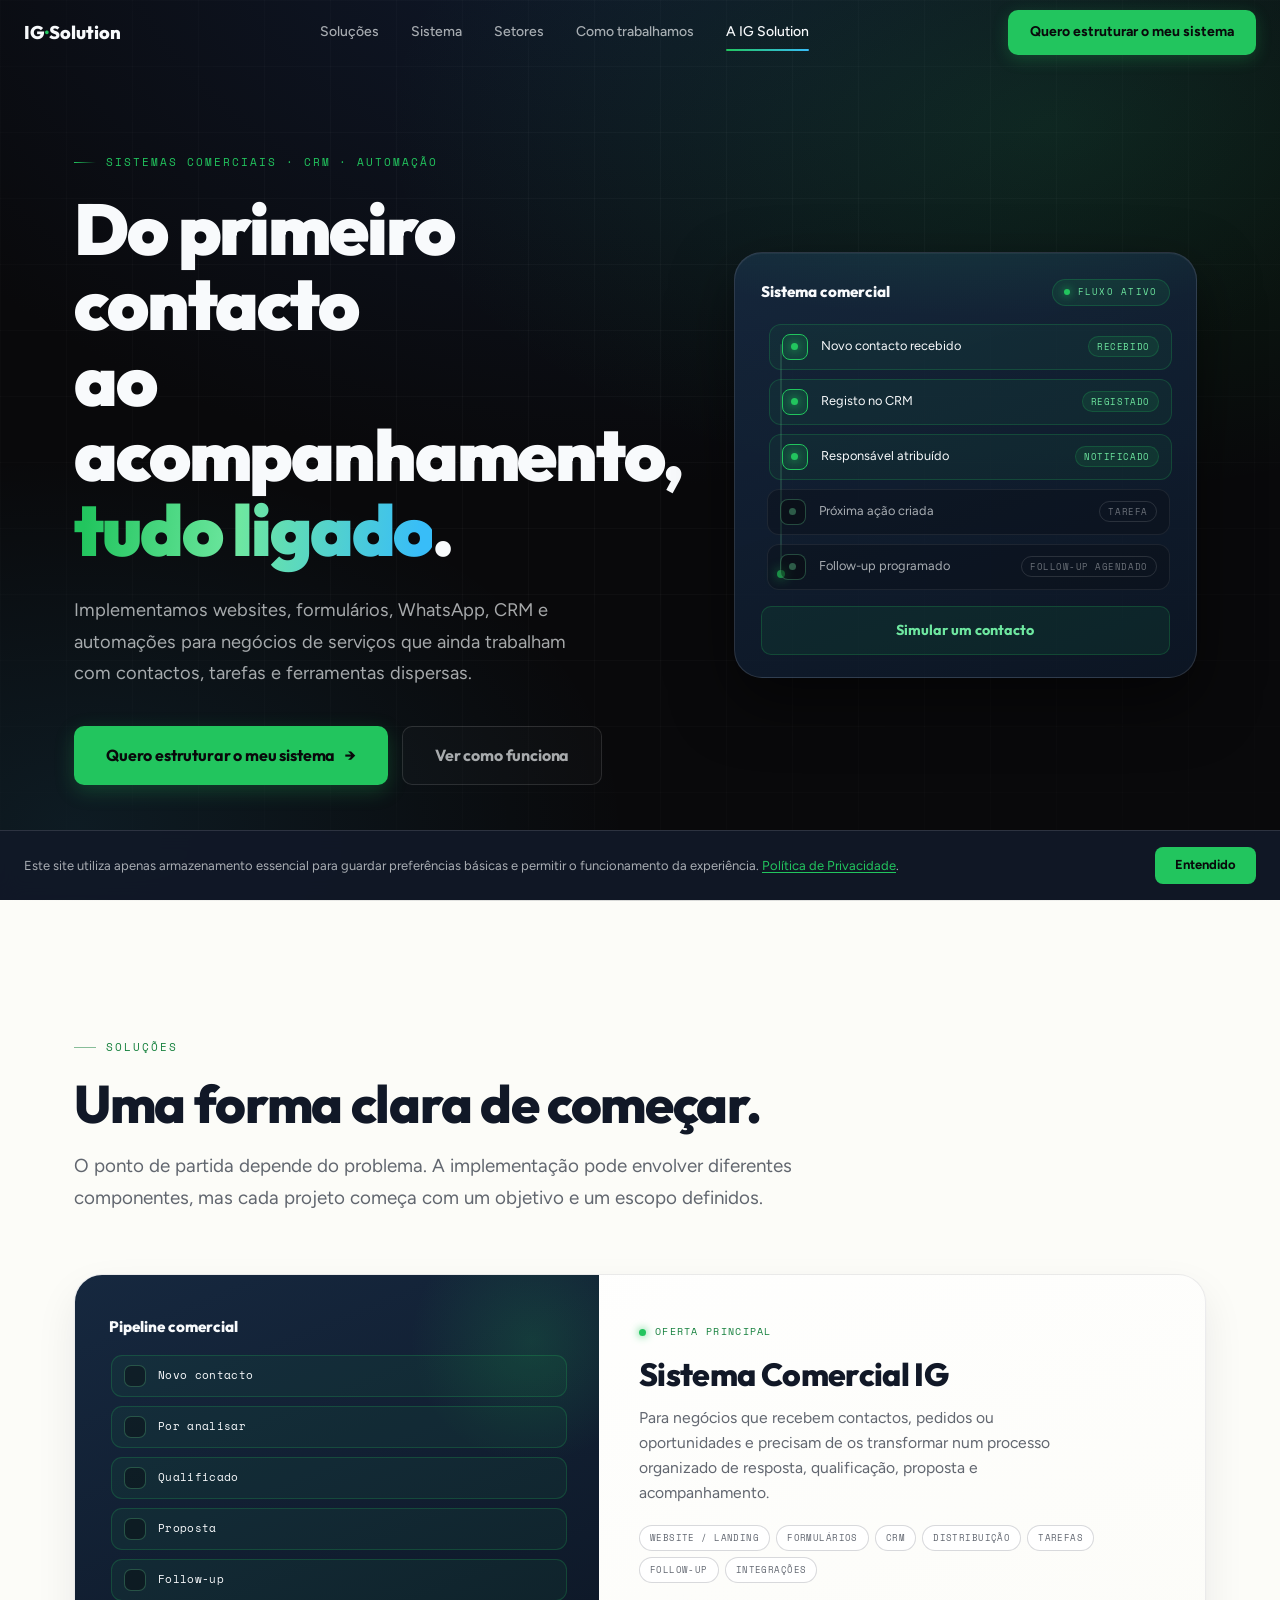
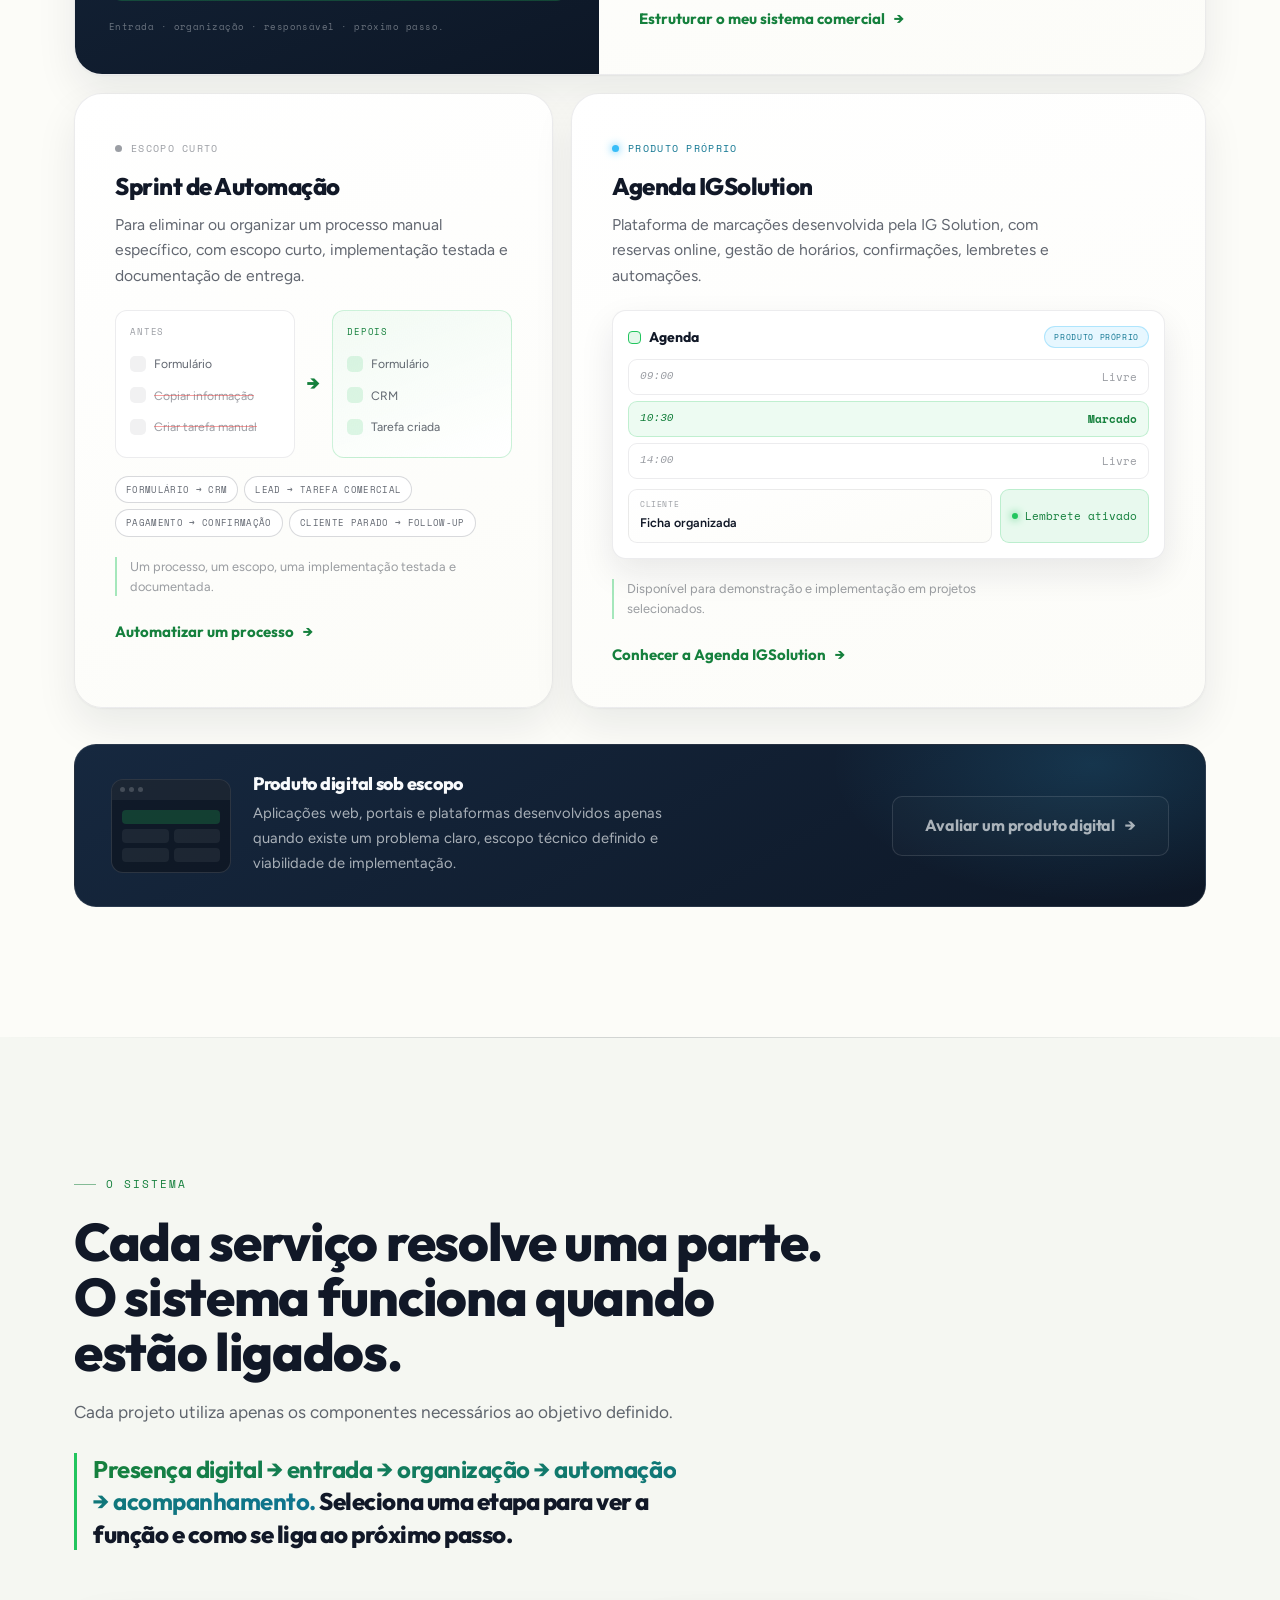
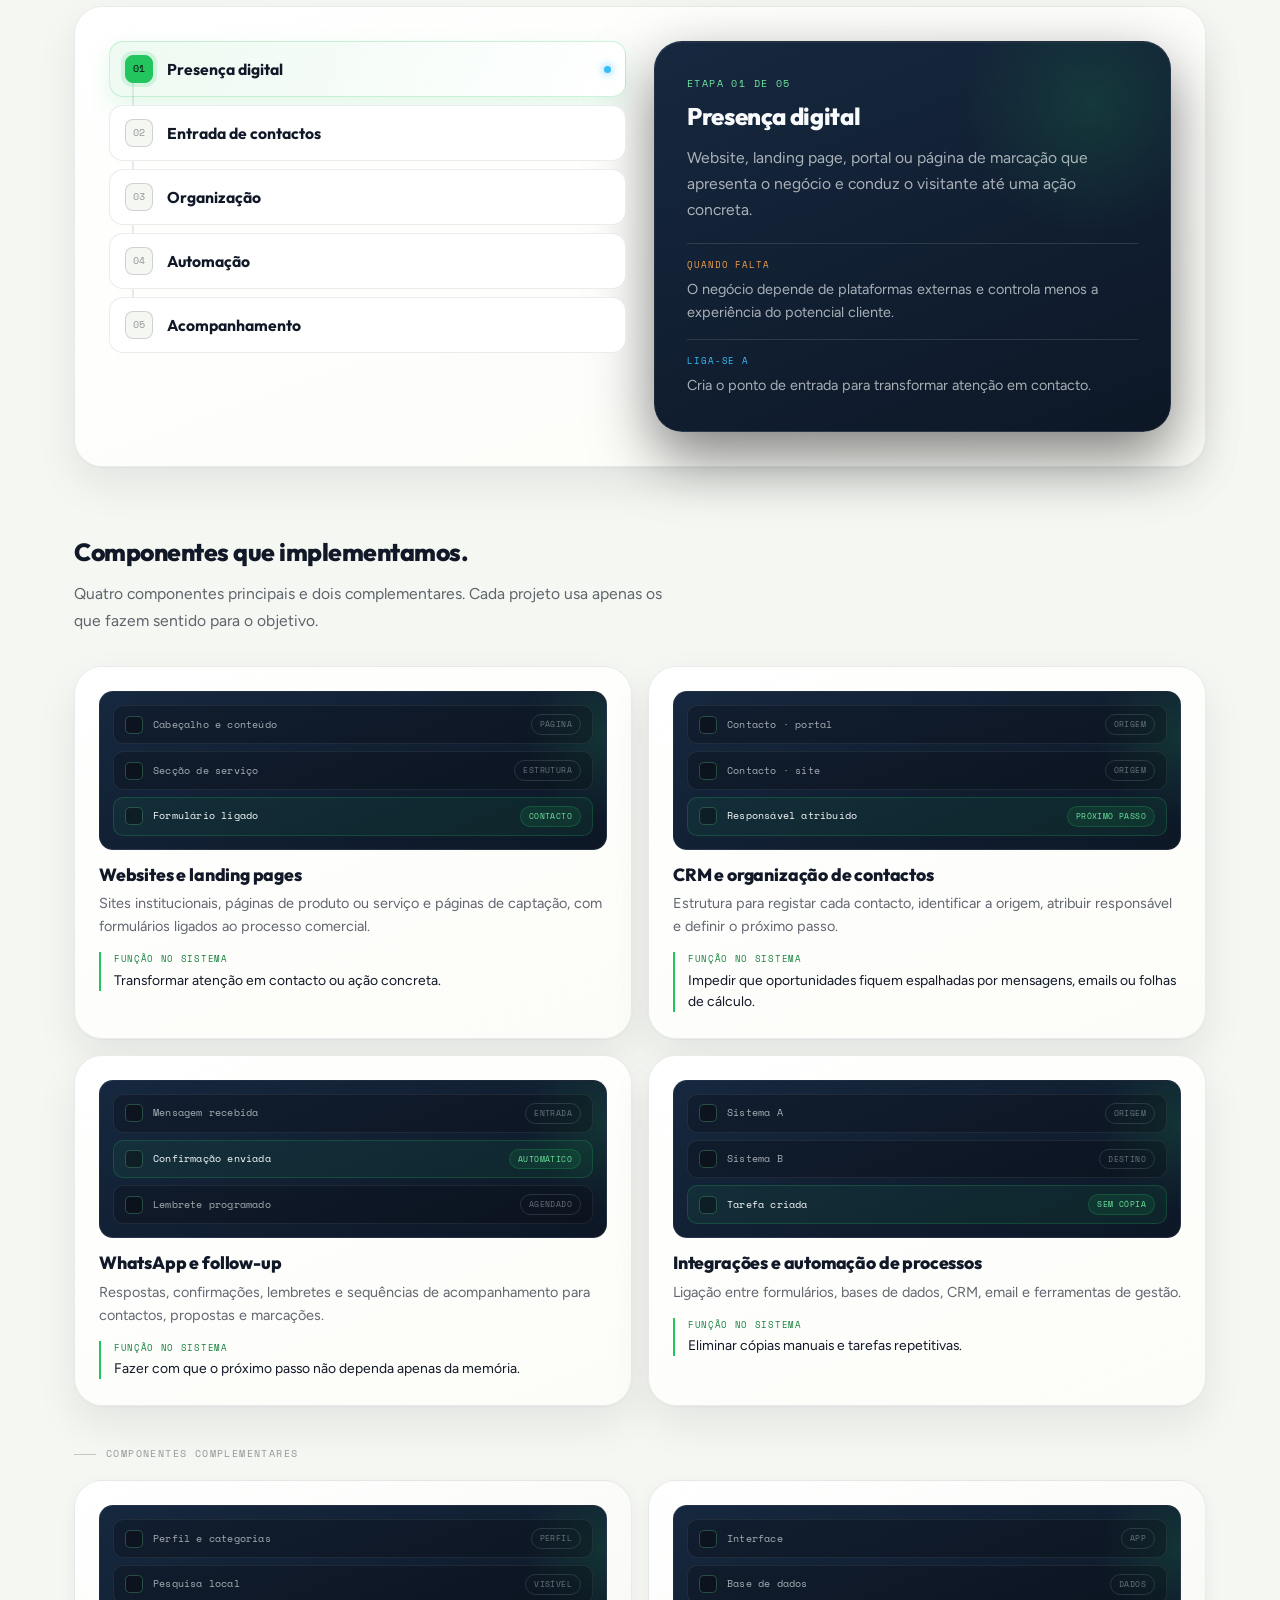
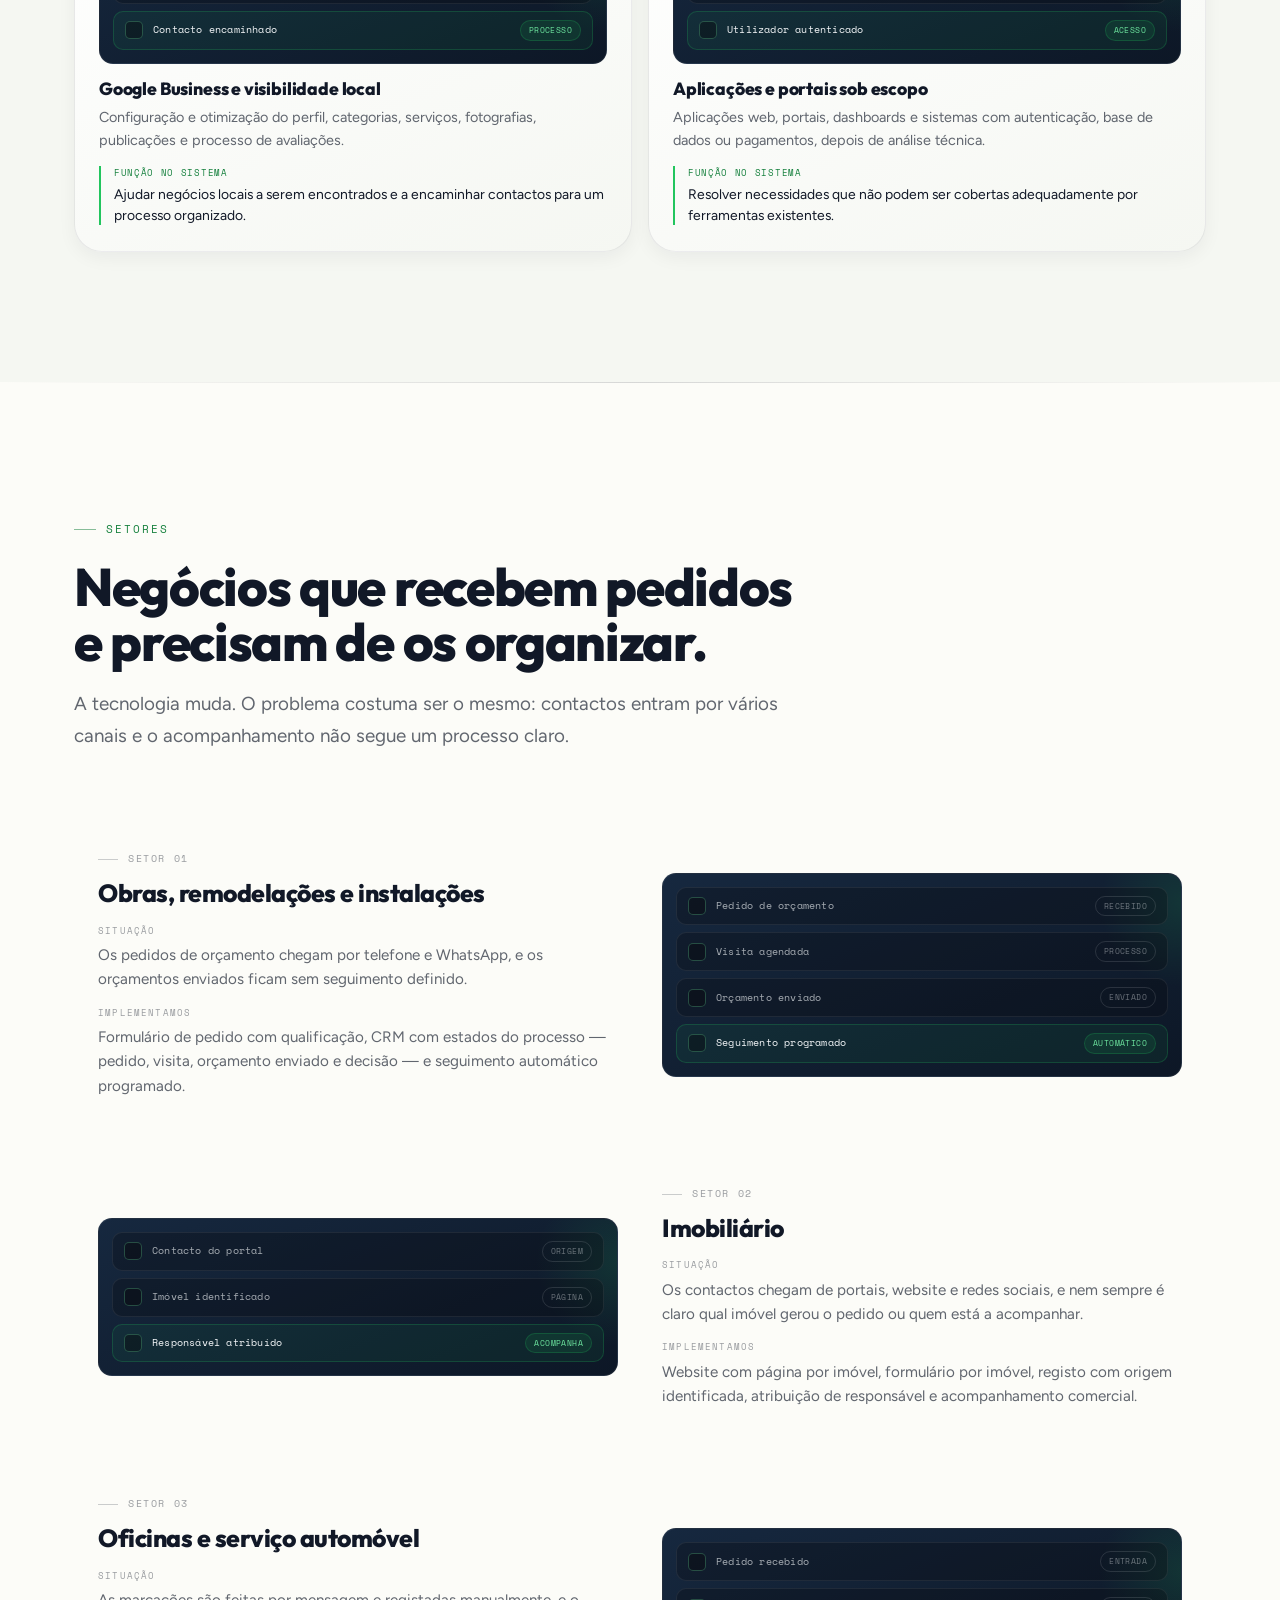
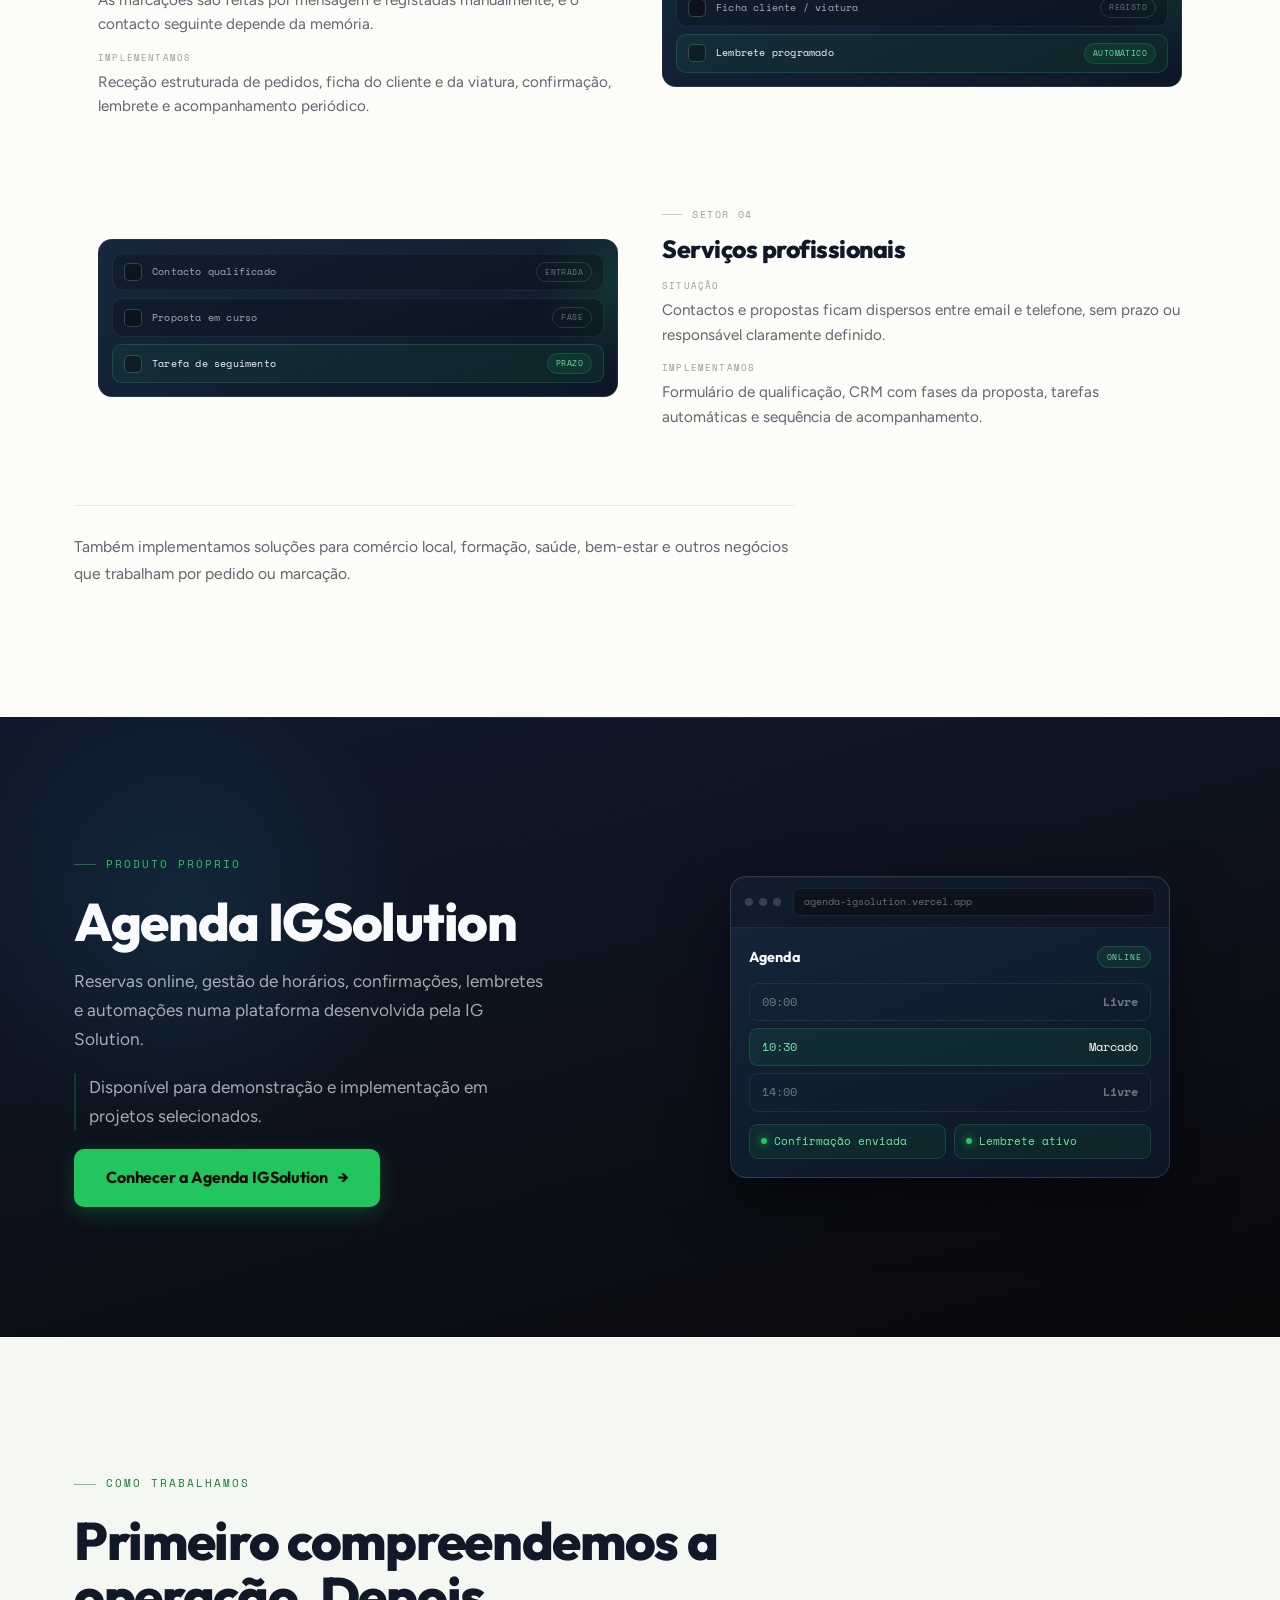
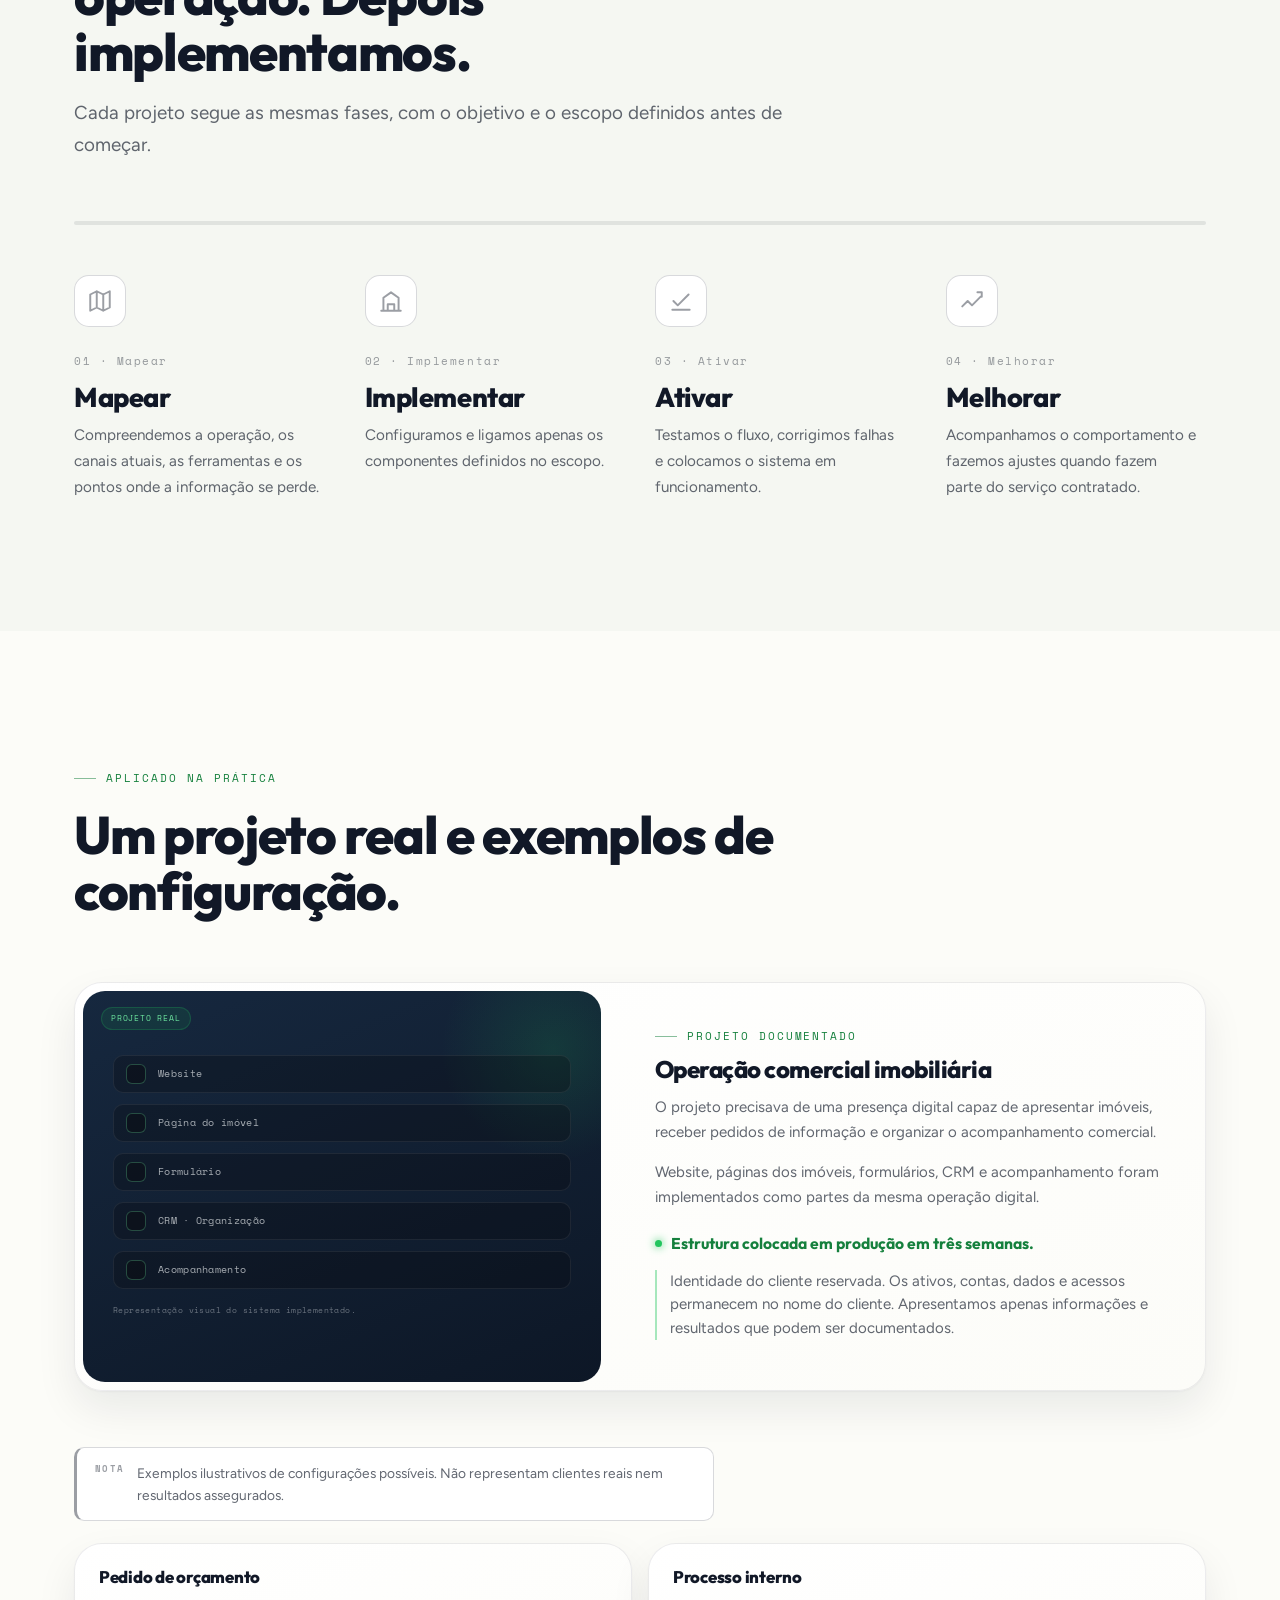
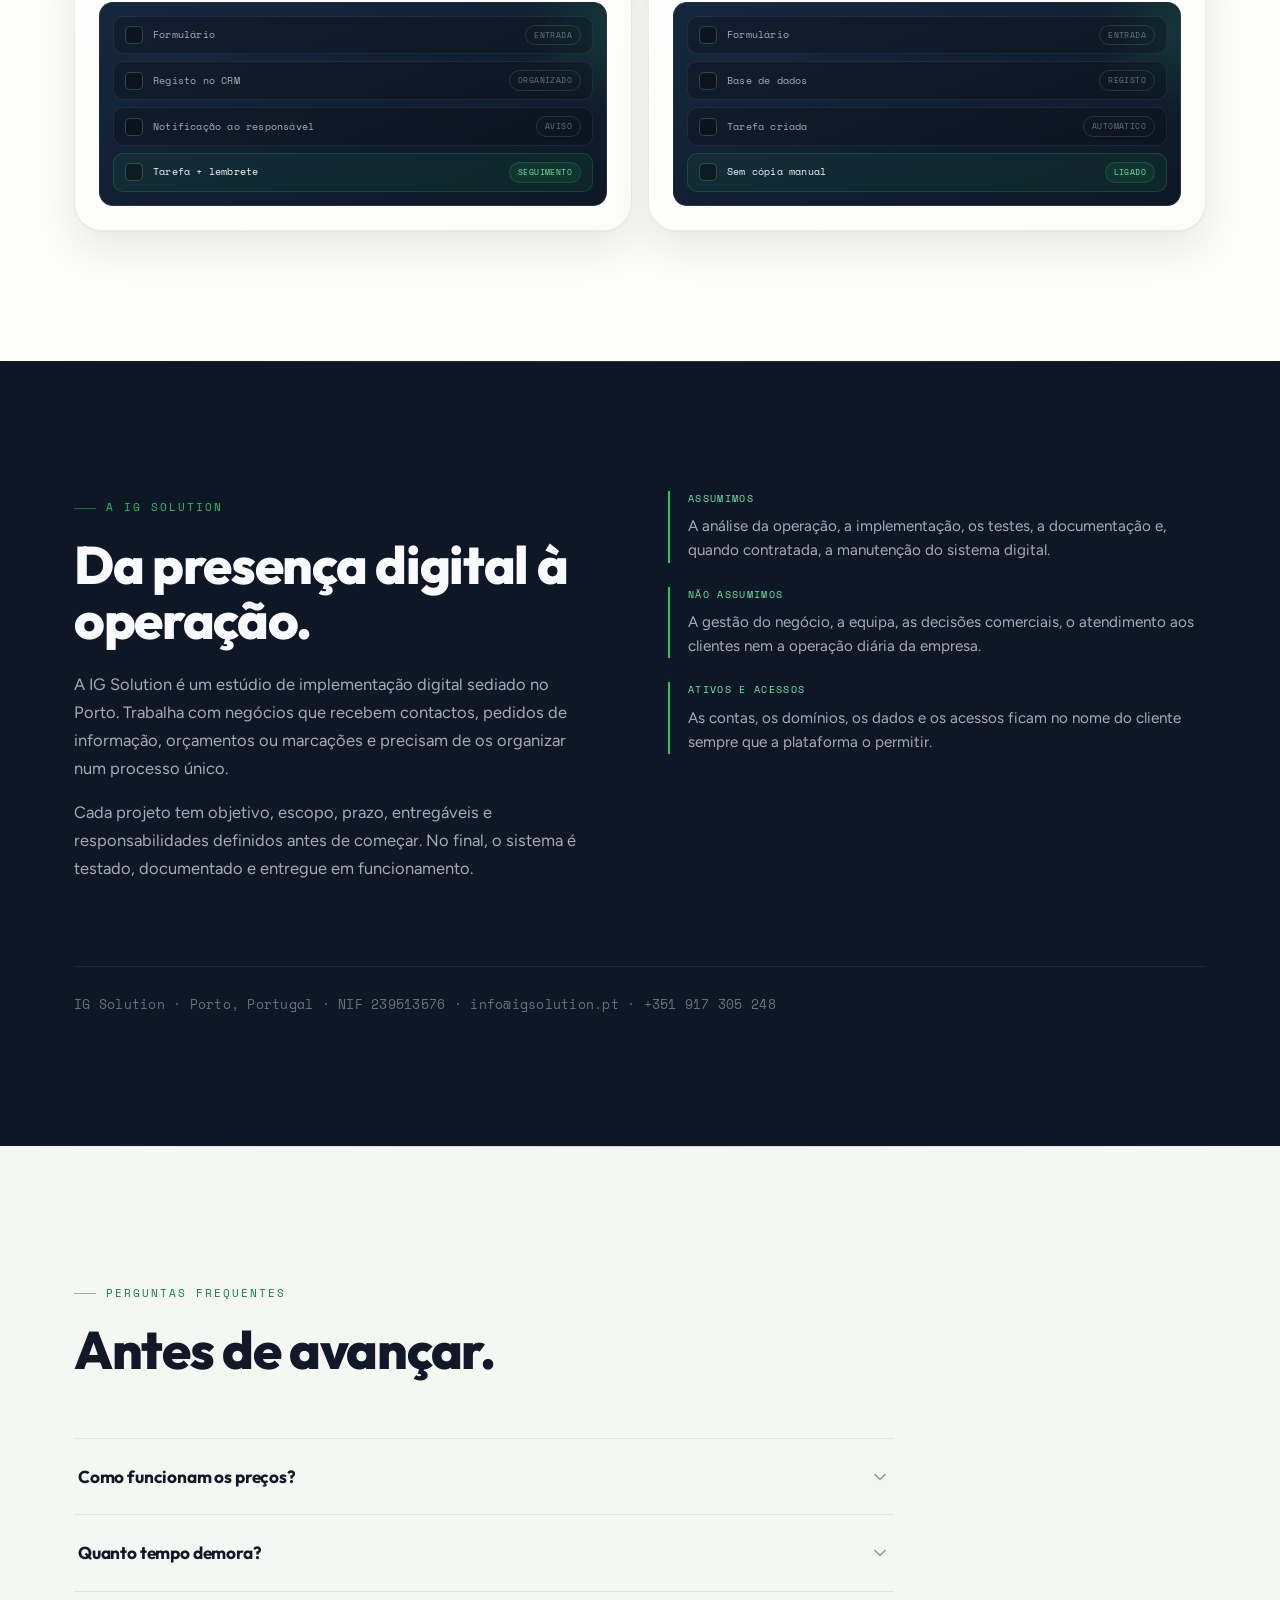
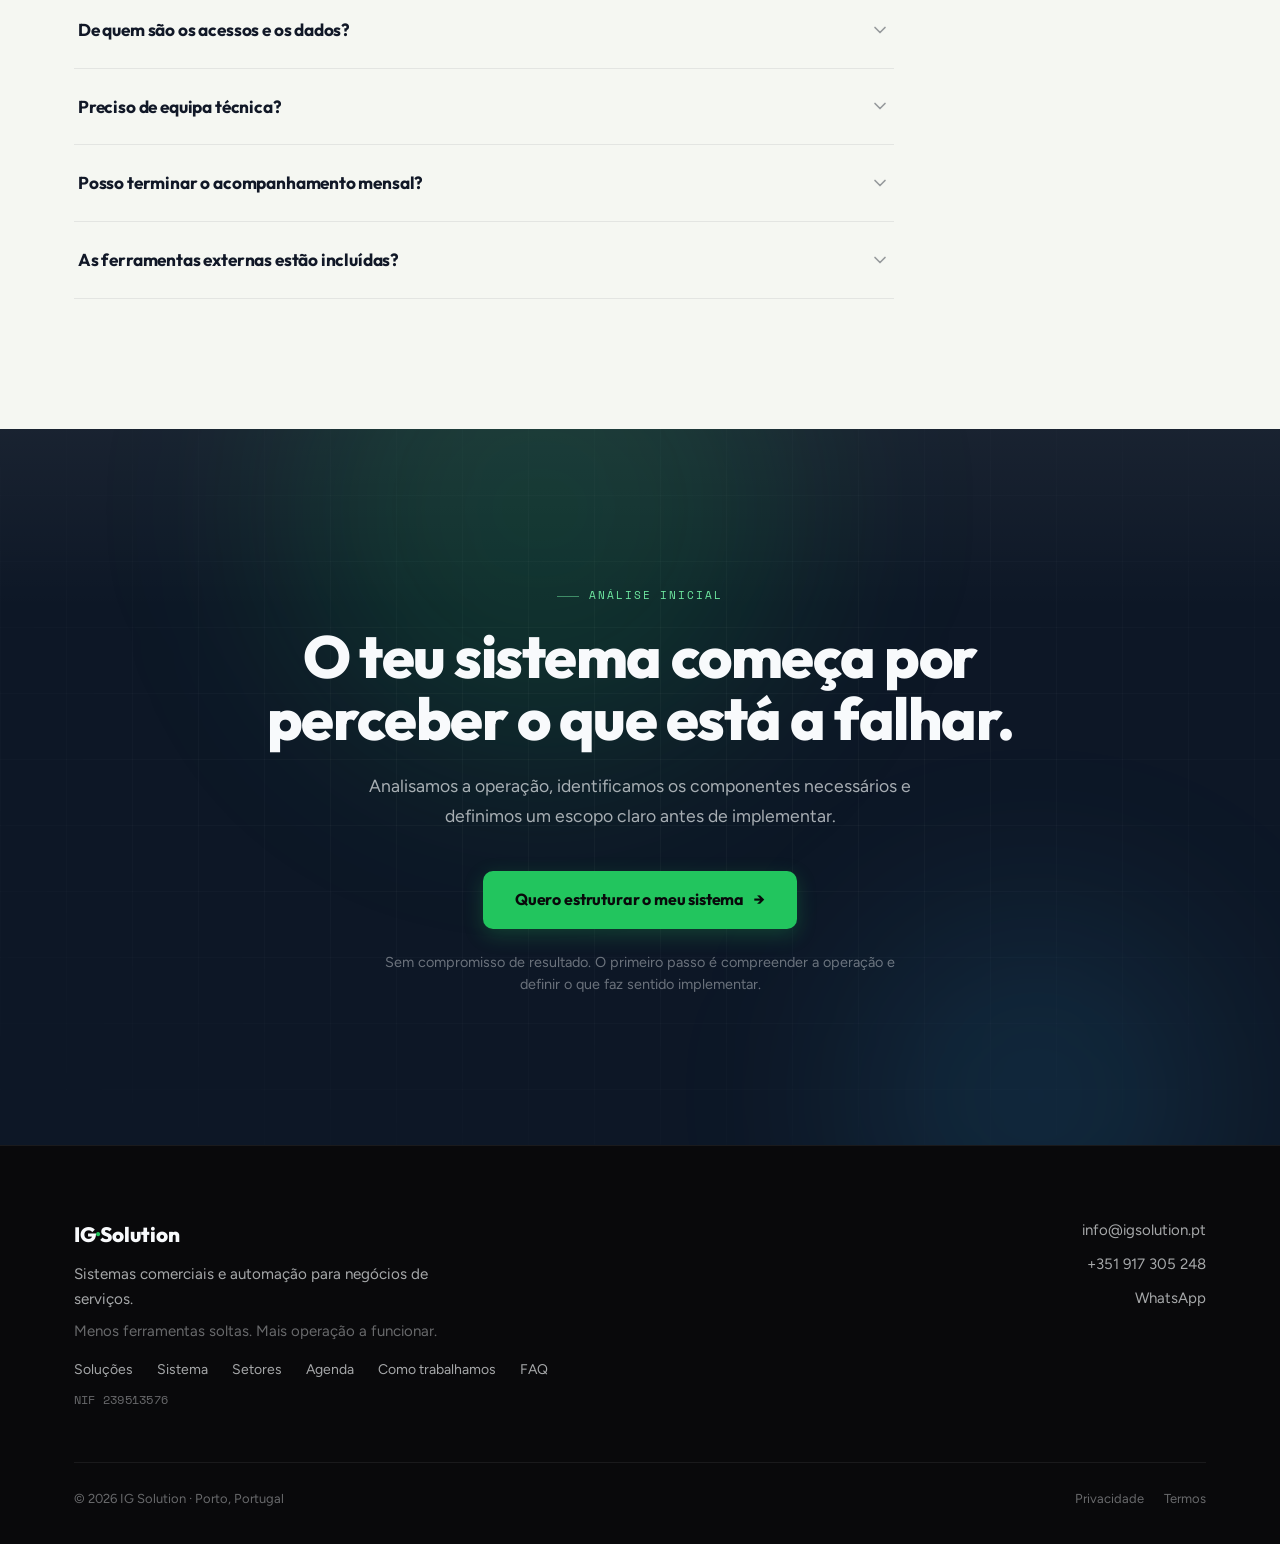
==== commit 7dcb1644: "Homepage: reformulação estrutural final (soluções, sistema, setores, FAQ) Reordena a homepage em 11 " ====
--- a/index.html
+++ b/index.html
@@ -3,17 +3,17 @@
 <head>
 <meta charset="UTF-8"/>
 <meta name="viewport" content="width=device-width,initial-scale=1"/>
-<title>IG Solution — Sistemas Comerciais, CRM e Automação para Negócios de Serviços</title>
-<meta name="description" content="A IG Solution implementa sistemas comerciais, CRM, agenda e automações para organizar a captação, o atendimento e o acompanhamento de negócios de serviços."/>
-<meta property="og:title" content="IG Solution — Sistemas Comerciais, CRM e Automação para Negócios de Serviços"/>
-<meta property="og:description" content="Organizamos a captação, o atendimento e o acompanhamento de negócios de serviços através de sistemas comerciais ligados, documentados e adaptados à operação de cada empresa."/>
+<title>IG Solution — Sistemas comerciais, CRM e automação</title>
+<meta name="description" content="Estruturamos websites, formulários, CRM, WhatsApp e automações para negócios de serviços que precisam de organizar contactos, pedidos e acompanhamento."/>
+<meta property="og:title" content="IG Solution — Sistemas comerciais, CRM e automação"/>
+<meta property="og:description" content="Estruturamos websites, formulários, CRM, WhatsApp e automações para negócios de serviços que precisam de organizar contactos, pedidos e acompanhamento."/>
 <meta property="og:image" content="logo.png"/>
 <meta property="og:url" content="https://igsolutionmkt-lang.github.io"/>
 <meta property="og:type" content="website"/>
 <meta property="og:locale" content="pt_PT"/>
 <meta name="twitter:card" content="summary_large_image"/>
-<meta name="twitter:title" content="IG Solution — Sistemas Comerciais, CRM e Automação para Negócios de Serviços"/>
-<meta name="twitter:description" content="Do primeiro contacto ao acompanhamento, tudo ligado. Sistemas comerciais, CRM, agenda e automação para negócios de serviços."/>
+<meta name="twitter:title" content="IG Solution — Sistemas comerciais, CRM e automação"/>
+<meta name="twitter:description" content="Estruturamos websites, formulários, CRM, WhatsApp e automações para negócios de serviços que precisam de organizar contactos, pedidos e acompanhamento."/>
 <meta name="twitter:image" content="logo.png"/>
 <link rel="canonical" href="https://igsolutionmkt-lang.github.io/"/>
 <link rel="icon" type="image/png" href="logo.png"/>
@@ -22,6 +22,7 @@
 <link rel="preload" as="style" href="https://fonts.googleapis.com/css2?family=Outfit:wght@700;800;900&family=Figtree:wght@400;500;600&family=Space+Mono:wght@400&display=swap" onload="this.onload=null;this.rel='stylesheet'"/>
 <noscript><link rel="stylesheet" href="https://fonts.googleapis.com/css2?family=Outfit:wght@700;800;900&family=Figtree:wght@400;500;600&family=Space+Mono:wght@400&display=swap"/></noscript>
 <script type="application/ld+json">{"@context":"https://schema.org","@type":"LocalBusiness","name":"IG Solution","description":"Sistemas comerciais e automação para negócios de serviços. Organizamos a captação, o atendimento e o acompanhamento através de sistemas comerciais ligados, documentados e adaptados à operação de cada empresa.","url":"https://igsolutionmkt-lang.github.io","telephone":"+351917305248","email":"info@igsolution.pt","address":{"@type":"PostalAddress","addressLocality":"Porto","addressCountry":"PT"}}</script>
+<script type="application/ld+json">{"@context":"https://schema.org","@type":"FAQPage","mainEntity":[{"@type":"Question","name":"Como funcionam os preços?","acceptedAnswer":{"@type":"Answer","text":"Cada projeto recebe uma proposta fechada, com escopo, prazo, entregáveis, responsabilidades e custos externos definidos antes do início."}},{"@type":"Question","name":"Quanto tempo demora?","acceptedAnswer":{"@type":"Answer","text":"Depende do escopo. Uma automação específica pode ter uma implementação curta; um sistema completo é planeado depois da análise da operação."}},{"@type":"Question","name":"De quem são os acessos e os dados?","acceptedAnswer":{"@type":"Answer","text":"Do cliente, sempre que a plataforma utilizada permitir que a conta seja criada diretamente no seu nome."}},{"@type":"Question","name":"Preciso de equipa técnica?","acceptedAnswer":{"@type":"Answer","text":"Não. A IG Solution implementa, testa e documenta o sistema definido no projeto."}},{"@type":"Question","name":"Posso terminar o acompanhamento mensal?","acceptedAnswer":{"@type":"Answer","text":"Sim. As condições e o prazo de aviso são definidos na proposta e no acordo de acompanhamento."}},{"@type":"Question","name":"As ferramentas externas estão incluídas?","acceptedAnswer":{"@type":"Answer","text":"Domínio, alojamento, CRM, WhatsApp API, email e outros serviços externos não estão incluídos, salvo indicação expressa na proposta."}}]}</script>
 <style>
 /* ── RESET ── */
 *,*::before,*::after{box-sizing:border-box;margin:0;padding:0}
@@ -60,7 +61,8 @@
 .eyebrow{font-family:var(--font-m);font-size:11px;letter-spacing:.18em;text-transform:uppercase;display:inline-flex;align-items:center;gap:10px;margin-bottom:20px;max-width:100%}
 .eyebrow::before{content:'';width:22px;height:1px;background:currentColor;opacity:.5;flex-shrink:0}
 a:focus-visible,button:focus-visible{outline:2px solid var(--green);outline-offset:3px;border-radius:6px}
-#metodo,#solucoes,#projetos,#sistema-comercial,#agenda-360,#sprint-automacao{scroll-margin-top:76px}
+#solucoes,#sistema,#setores,#agenda,#metodo,#exemplos,#sobre,#faq{scroll-margin-top:76px}
+[id^="setor-"]{scroll-margin-top:84px}
 
 /* Buttons */
 .btn{display:inline-flex;align-items:center;gap:10px;padding:16px 32px;border-radius:var(--r-sm);font-family:var(--font-h);font-size:1rem;font-weight:700;letter-spacing:-.01em;transition:transform .25s var(--ease),box-shadow .25s,background .2s;white-space:nowrap}
@@ -181,34 +183,6 @@
 .hd-btn:active{transform:translateY(0)}
 @media(max-width:960px){.hero{padding:118px 0 80px;min-height:auto}.hero-grid{grid-template-columns:1fr;gap:40px}.hero-demo{max-width:460px;margin:0 auto;width:100%}}
 
-/* ══ MICROINTERFACE genérica (cards) ══ */
-.mi{position:relative;border:1px solid var(--bdl);border-radius:14px;background:linear-gradient(160deg,#fff,var(--light));box-shadow:0 10px 26px rgba(17,24,39,.07);overflow:hidden}
-.mi-row{display:flex;align-items:center;gap:10px;padding:9px 12px;border-bottom:1px solid var(--bdl);opacity:.5;transition:opacity .5s ease,background .5s ease;transform:translateX(-6px)}
-.inview .mi-row{opacity:1;transform:none;transition:opacity .5s ease,transform .5s ease,background .5s ease}
-.inview .mi-row.r1{transition-delay:.15s}.inview .mi-row.r2{transition-delay:.5s}.inview .mi-row.r3{transition-delay:.9s}
-.mi-row:last-child{border-bottom:none}
-.mi-row b{width:20px;height:20px;border-radius:6px;background:rgba(34,197,94,.10);border:1px solid rgba(34,197,94,.3);flex-shrink:0;display:flex;align-items:center;justify-content:center;font-size:9px;color:#15803D;font-family:var(--font-m)}
-.mi-row em{font-style:normal;font-size:.78rem;color:var(--ink2);flex:1;white-space:nowrap;overflow:hidden;text-overflow:ellipsis}
-.mi-tag{font-family:var(--font-m);font-size:8px;letter-spacing:.05em;text-transform:uppercase;padding:3px 7px;border-radius:100px;border:1px solid var(--bdl2);color:var(--ink3);transition:color .5s,border-color .5s,background .5s}
-.inview .mi-row.done .mi-tag{color:#15803D;border-color:var(--green-border);background:rgba(34,197,94,.08)}
-
-/* ══ 2. TIPOS DE OPERAÇÃO ══ */
-.op-grid{display:grid;grid-template-columns:1.05fr 1fr .95fr;gap:18px}
-.op-card{position:relative;display:flex;flex-direction:column;background:linear-gradient(158deg,#fff,var(--cream));border:1px solid var(--bdl);border-radius:var(--r-xl);padding:34px 30px;overflow:hidden;box-shadow:var(--sh-card);transition:transform .45s var(--ease),box-shadow .45s,border-color .45s}
-.op-card::before{content:'';position:absolute;top:0;left:0;right:0;height:1px;background:linear-gradient(90deg,transparent,rgba(255,255,255,.9),transparent)}
-.op-card:hover{transform:translateY(-6px);box-shadow:var(--sh-card-h);border-color:var(--green-border)}
-.op-card:focus-within{transform:translateY(-6px);box-shadow:var(--sh-card-h)}
-.op-card .eyebrow{color:#15803D;margin-bottom:12px}
-.op-card h3{font-size:1.18rem;color:var(--ink);margin-bottom:10px;line-height:1.22}
-.op-card p{color:var(--ink2);font-size:.92rem;margin-bottom:20px}
-.op-mi{margin-top:auto;margin-bottom:20px}
-.op-ex{display:flex;flex-wrap:wrap;gap:6px;margin-bottom:22px}
-.op-ex span{font-family:var(--font-m);font-size:8px;letter-spacing:.05em;text-transform:uppercase;padding:5px 9px;border-radius:100px;border:1px solid var(--bdl2);color:var(--ink2);background:#fff}
-.op-cta{display:inline-flex;align-items:center;gap:9px;font-family:var(--font-h);font-weight:700;font-size:.92rem;color:#15803D}
-.op-cta .arr{transition:transform .3s var(--ease)}
-.op-card:hover .op-cta .arr{transform:translateX(6px)}
-@media(max-width:900px){.op-grid{grid-template-columns:1fr}.op-card{padding:30px 26px}}
-
 /* ══ 3. OFERTAS ══ */
 .off-grid{display:grid;gap:18px;margin-top:56px}
 .off-row{display:grid;grid-template-columns:.86fr 1.14fr;gap:18px}
@@ -247,7 +221,7 @@
 .card-main .c-title{font-size:clamp(1.7rem,2.5vw,2.15rem)}
 @media(max-width:820px){.card-main{grid-template-columns:1fr}.pipe-panel{padding:32px 26px}}
 
-/* Agenda 360 — produto em camadas */
+/* Agenda — produto em camadas */
 .agenda{margin-top:22px;position:relative;background:#fff;border:1px solid var(--bdl);border-radius:14px;padding:15px;box-shadow:0 14px 34px rgba(17,24,39,.09);overflow:hidden}
 .agenda-top{display:flex;align-items:center;justify-content:space-between;margin-bottom:11px}
 .agenda-title{font-family:var(--font-h);font-weight:700;font-size:.88rem;color:var(--ink);display:flex;align-items:center;gap:8px}
@@ -355,27 +329,6 @@
 .eco-block p{color:var(--t2);font-size:.9rem;line-height:1.6}
 @media(max-width:860px){.eco{grid-template-columns:1fr;gap:20px;padding:24px}.eco-rail::before{display:none}.eco-panel{min-height:0}}
 
-/* Faixa urgência */
-.urg{margin:64px 0 60px;background:linear-gradient(150deg,#16283f,var(--navy));border:1px solid rgba(255,255,255,.09);border-radius:var(--r-xl);padding:44px 40px;position:relative;overflow:hidden}
-.urg::after{content:'';position:absolute;inset:0;background:radial-gradient(500px 240px at 88% 10%,rgba(56,189,248,.14),transparent 60%);pointer-events:none}
-.urg-in{position:relative;z-index:1;max-width:760px}
-.urg h3{color:var(--t1);font-size:clamp(1.4rem,2.6vw,1.9rem);margin-bottom:14px}
-.urg p{color:var(--t2);font-size:1rem;margin-bottom:18px;max-width:640px}
-.urg-hi{font-family:var(--font-h);font-weight:800;font-size:clamp(1.05rem,2vw,1.3rem);color:var(--green-lum);letter-spacing:-.01em}
-
-/* Três formas de aplicar */
-.apply-head{font-family:var(--font-h);font-weight:800;font-size:clamp(1.4rem,2.6vw,1.9rem);color:var(--ink);letter-spacing:-.02em;margin-bottom:36px;max-width:640px}
-.apply-grid{display:grid;grid-template-columns:repeat(3,1fr);gap:14px}
-.apply-block{position:relative;padding:30px 26px;border-radius:var(--r-lg);border:1px solid var(--bdl);background:linear-gradient(160deg,#fff,var(--cream));box-shadow:0 8px 22px rgba(17,24,39,.05);transition:transform .4s var(--ease),box-shadow .4s}
-.apply-block:hover{transform:translateY(-5px);box-shadow:var(--sh-card-h)}
-.apply-word{font-family:var(--font-h);font-weight:900;font-size:1.6rem;color:var(--ink);letter-spacing:-.03em;margin-bottom:12px}
-.apply-word span{color:#15803D}
-.apply-block p{color:var(--ink2);font-size:.9rem;margin-bottom:18px}
-.apply-flow{display:flex;flex-wrap:wrap;gap:6px;align-items:center}
-.apply-flow span{font-family:var(--font-m);font-size:8.5px;letter-spacing:.04em;text-transform:uppercase;padding:5px 9px;border-radius:100px;border:1px solid var(--bdl2);color:var(--ink2);background:#fff}
-.apply-flow i{color:#15803D;font-style:normal;font-size:.7rem}
-@media(max-width:820px){.apply-grid{grid-template-columns:1fr}}
-
 /* Projeto real (prova) */
 .proof{margin-top:64px;display:grid;grid-template-columns:.95fr 1.05fr;gap:24px;align-items:center;background:linear-gradient(160deg,#fff,var(--cream));border:1px solid var(--bdl);border-radius:var(--r-xl);padding:8px;box-shadow:var(--sh-card);overflow:hidden}
 .proof-vis{position:relative;background:linear-gradient(158deg,var(--navy2),var(--navy));border-radius:22px;padding:34px 30px;overflow:hidden;align-self:stretch;display:flex;flex-direction:column;justify-content:center;gap:11px}
@@ -394,10 +347,6 @@
 .proof-note{font-size:.8rem;color:var(--ink3);line-height:1.55;border-left:2px solid rgba(34,197,94,.4);padding-left:13px}
 @media(max-width:820px){.proof{grid-template-columns:1fr}}
 
-/* CTA da secção */
-.sys-foot{display:flex;align-items:center;gap:28px;flex-wrap:wrap;margin-top:56px;padding-top:38px;border-top:1px solid var(--bdl)}
-.sys-foot p{color:var(--ink2);font-size:.95rem;max-width:480px;line-height:1.6}
-
 /* ══ 6. CTA FINAL ══ */
 .s-cta{background:var(--navy);color:var(--t1);padding:150px 0;position:relative;overflow:hidden}
 .s-cta::before{content:'';position:absolute;inset:0;background-image:linear-gradient(rgba(255,255,255,.03) 1px,transparent 1px),linear-gradient(90deg,rgba(255,255,255,.03) 1px,transparent 1px);background-size:66px 66px;mask-image:radial-gradient(ellipse 76% 72% at 50% 45%,#000 24%,transparent 100%);-webkit-mask-image:radial-gradient(ellipse 76% 72% at 50% 45%,#000 24%,transparent 100%)}
@@ -435,24 +384,157 @@
 @media(max-width:768px){.sticky-cta{display:block}}
 @media(min-width:769px){.sticky-cta{display:none!important}}
 
+/* ══ MICROVISUAL GENÉRICO (componentes, setores, exemplos) ══ */
+.cv{position:relative;border:1px solid var(--bd);border-radius:14px;background:linear-gradient(158deg,var(--navy2),var(--navy));padding:13px;display:flex;flex-direction:column;gap:7px;overflow:hidden}
+.cv::after{content:'';position:absolute;top:-30%;right:-18%;width:180px;height:180px;border-radius:50%;background:radial-gradient(circle,rgba(34,197,94,.14),transparent 66%);pointer-events:none}
+.mv-row{position:relative;z-index:1;display:flex;align-items:center;gap:10px;padding:8px 11px;border:1px solid var(--bd);border-radius:10px;background:rgba(9,9,11,.28);opacity:.42;transform:translateX(-6px);transition:opacity .45s var(--ease),transform .45s var(--ease),border-color .45s,background .45s}
+.inview .mv-row{opacity:1;transform:none}
+.inview .mv-row:nth-child(1){transition-delay:.06s}
+.inview .mv-row:nth-child(2){transition-delay:.3s}
+.inview .mv-row:nth-child(3){transition-delay:.54s}
+.inview .mv-row:nth-child(4){transition-delay:.78s}
+.mv-row b{width:18px;height:18px;border-radius:5px;border:1px solid rgba(110,231,160,.28);background:rgba(9,9,11,.4);flex-shrink:0}
+.mv-row em{font-style:normal;font-family:var(--font-m);font-size:10px;letter-spacing:.02em;color:var(--t2);flex:1;white-space:nowrap;overflow:hidden;text-overflow:ellipsis}
+.mv-row s{text-decoration:none;font-family:var(--font-m);font-size:8px;letter-spacing:.05em;text-transform:uppercase;color:var(--t3);border:1px solid var(--bd2);border-radius:100px;padding:3px 8px;flex-shrink:0;transition:color .45s,border-color .45s,background .45s}
+.inview .mv-row.hot{border-color:var(--green-border);background:rgba(34,197,94,.07)}
+.inview .mv-row.hot em{color:var(--t1)}
+.inview .mv-row.hot s{color:var(--green-lum);border-color:var(--green-border);background:rgba(34,197,94,.1)}
+
+/* ══ SISTEMA — chips + componentes ══ */
+.sc-chips{display:flex;flex-wrap:wrap;gap:6px;margin-top:20px}
+.sc-chips span{font-family:var(--font-m);font-size:8.5px;letter-spacing:.05em;text-transform:uppercase;padding:5px 10px;border-radius:100px;border:1px solid var(--bdl2);color:var(--ink2);background:#fff}
+.comp-lead{font-family:var(--font-h);font-weight:800;font-size:clamp(1.2rem,2.2vw,1.55rem);color:var(--ink);letter-spacing:-.02em;margin:64px 0 8px}
+.comp-sub{color:var(--ink2);font-size:.98rem;max-width:600px;margin-bottom:32px}
+.comp-grid{display:grid;grid-template-columns:repeat(2,1fr);gap:16px}
+.comp-min{font-family:var(--font-m);font-size:10px;letter-spacing:.14em;text-transform:uppercase;color:var(--ink3);margin:40px 0 18px;display:flex;align-items:center;gap:10px}
+.comp-min::before{content:'';width:22px;height:1px;background:currentColor;opacity:.5}
+.comp-card{position:relative;display:flex;flex-direction:column;background:linear-gradient(158deg,#fff,var(--cream));border:1px solid var(--bdl);border-radius:var(--r-xl);padding:24px 24px 26px;box-shadow:var(--sh-card);transition:transform .4s var(--ease),box-shadow .4s,border-color .4s}
+.comp-card:hover{transform:translateY(-4px);box-shadow:var(--sh-card-h);border-color:var(--green-border)}
+.comp-card.sec{background:linear-gradient(158deg,#fff,var(--light));box-shadow:0 6px 18px rgba(17,24,39,.05)}
+.comp-card h3{font-size:1.1rem;color:var(--ink);margin:16px 0 8px;letter-spacing:-.01em}
+.comp-card>p{color:var(--ink2);font-size:.9rem;line-height:1.6}
+.comp-fn{margin-top:14px;border-left:2px solid var(--green);padding-left:13px}
+.comp-fn i{font-style:normal;font-family:var(--font-m);font-size:8.5px;letter-spacing:.08em;text-transform:uppercase;color:#15803D;display:block;margin-bottom:4px}
+.comp-fn p{color:var(--ink);font-size:.87rem;line-height:1.5}
+@media(max-width:820px){.comp-grid{grid-template-columns:1fr}}
+
+/* ══ SETORES ══ */
+.sector{display:grid;grid-template-columns:1fr 1fr;gap:44px;align-items:center;padding:40px 24px;border-radius:18px;scroll-margin-top:84px;transition:box-shadow .4s ease,background .4s ease}
+.sector + .sector{margin-top:8px}
+.sector.hl{box-shadow:0 0 0 2px var(--green),0 24px 60px rgba(34,197,94,.14);background:rgba(34,197,94,.03)}
+.sec-text .eyebrow{color:#15803D}
+.sec-num{font-family:var(--font-m);font-size:10px;letter-spacing:.16em;text-transform:uppercase;color:var(--ink3);display:flex;align-items:center;gap:10px;margin-bottom:12px}
+.sec-num::before{content:'';width:20px;height:1px;background:currentColor;opacity:.5}
+.sec-text h3{font-size:1.55rem;color:var(--ink);letter-spacing:-.02em;margin-bottom:16px;line-height:1.14}
+.sec-field{margin-bottom:14px}
+.sec-field:last-child{margin-bottom:0}
+.sec-lbl{font-family:var(--font-m);font-size:9px;letter-spacing:.13em;text-transform:uppercase;color:var(--ink3);display:block;margin-bottom:5px}
+.sec-field p{color:var(--ink2);font-size:.95rem;line-height:1.6}
+.sector.flip .sec-text{order:2}
+.sectors-foot{margin-top:36px;padding-top:28px;border-top:1px solid var(--bdl);color:var(--ink2);font-size:.98rem;max-width:720px}
+@media(max-width:820px){.sector{grid-template-columns:1fr;gap:24px;padding:30px 18px}.sector.flip .sec-text{order:0}}
+
+/* ══ AGENDA IGSOLUTION (produto próprio) ══ */
+.s-agenda{background:linear-gradient(165deg,#101a2e,var(--bg));color:var(--t1);padding:130px 0;position:relative;overflow:hidden}
+.s-agenda::before{content:'';position:absolute;top:0;left:0;right:0;height:1px;background:linear-gradient(90deg,transparent,var(--bd2),transparent)}
+.s-agenda::after{content:'';position:absolute;top:-10%;left:-6%;width:520px;height:520px;border-radius:50%;background:radial-gradient(circle,rgba(56,189,248,.10),transparent 64%);pointer-events:none}
+.agn-grid{display:grid;grid-template-columns:1.05fr .95fr;gap:56px;align-items:center;position:relative;z-index:1}
+.agn-text .eyebrow{color:var(--green)}
+.agn-text h2{color:var(--t1);margin-bottom:18px}
+.agn-text p{color:var(--t2);font-size:1.075rem;max-width:480px;margin-bottom:18px}
+.agn-note{font-size:.86rem;color:var(--t3);border-left:2px solid var(--green-border);padding-left:13px;margin-bottom:28px;max-width:420px}
+.agw{position:relative;border:1px solid var(--bd2);border-radius:16px;overflow:hidden;background:linear-gradient(160deg,rgba(22,40,63,.9),rgba(13,23,38,.94));box-shadow:var(--sh-dark);max-width:440px;margin:0 auto;width:100%}
+.js .agw{animation:floaty 6s ease-in-out infinite}
+@keyframes floaty{0%,100%{transform:translateY(0)}50%{transform:translateY(-9px)}}
+.agw-bar{display:flex;align-items:center;gap:12px;padding:11px 14px;border-bottom:1px solid var(--bd);background:rgba(9,9,11,.3)}
+.agw-dots{display:flex;gap:6px}
+.agw-dots i{width:8px;height:8px;border-radius:50%;background:rgba(255,255,255,.16)}
+.agw-url{flex:1;font-family:var(--font-m);font-size:9.5px;color:var(--t3);background:rgba(9,9,11,.4);border:1px solid var(--bd);border-radius:7px;padding:5px 10px;white-space:nowrap;overflow:hidden;text-overflow:ellipsis}
+.agw-body{padding:18px}
+.agw-mtitle{display:flex;align-items:center;justify-content:space-between;margin-bottom:14px}
+.agw-mtitle b{font-family:var(--font-h);font-weight:700;font-size:.9rem;color:var(--t1)}
+.agw-live{font-family:var(--font-m);font-size:8px;letter-spacing:.1em;text-transform:uppercase;color:var(--green-lum);background:rgba(34,197,94,.1);border:1px solid var(--green-border);padding:4px 9px;border-radius:100px}
+.agw-slots{display:flex;flex-direction:column;gap:7px;margin-bottom:12px}
+.agw-slot{display:flex;align-items:center;justify-content:space-between;padding:9px 12px;border:1px solid var(--bd);border-radius:9px;font-family:var(--font-m);font-size:.72rem;color:var(--t3)}
+.agw-slot.sel{border-color:var(--green-border);background:rgba(34,197,94,.08);color:var(--green-lum)}
+.agw-slot.sel b{color:var(--t1);font-weight:400}
+.agw-foot{display:flex;gap:8px;flex-wrap:wrap}
+.agw-chip{flex:1;min-width:120px;display:inline-flex;align-items:center;gap:7px;font-family:var(--font-m);font-size:.66rem;color:var(--green-lum);background:rgba(34,197,94,.08);border:1px solid var(--green-border);padding:8px 11px;border-radius:9px}
+.agw-chip i{width:6px;height:6px;border-radius:50%;background:var(--green);box-shadow:0 0 8px var(--green);flex-shrink:0}
+@media(max-width:860px){.s-agenda{padding:88px 0}.agn-grid{grid-template-columns:1fr;gap:40px}}
+
+/* ══ APLICADO NA PRÁTICA — exemplos ilustrativos ══ */
+.ex-warn{margin-top:56px;margin-bottom:22px;display:inline-flex;align-items:flex-start;gap:11px;font-size:.86rem;color:var(--ink2);border:1px solid var(--bdl2);border-left:3px solid var(--ink3);border-radius:var(--r-sm);background:#fff;padding:14px 18px;max-width:640px}
+.ex-warn b{font-family:var(--font-m);font-size:9px;letter-spacing:.14em;text-transform:uppercase;color:var(--ink3);margin-right:2px;white-space:nowrap}
+.ex-grid{display:grid;grid-template-columns:1fr 1fr;gap:16px}
+.ex-card{background:linear-gradient(158deg,#fff,var(--cream));border:1px solid var(--bdl);border-radius:var(--r-xl);padding:24px;box-shadow:var(--sh-card)}
+.ex-card h3{font-size:1.05rem;color:var(--ink);margin-bottom:16px}
+@media(max-width:820px){.ex-grid{grid-template-columns:1fr}}
+
+/* ══ A IG SOLUTION (sobre) ══ */
+.s-about{background:var(--navy);color:var(--t1);padding:130px 0;position:relative;overflow:hidden}
+.s-about::before{content:'';position:absolute;top:0;left:0;right:0;height:1px;background:linear-gradient(90deg,transparent,var(--bd2),transparent)}
+.about-grid{display:grid;grid-template-columns:1fr 1fr;gap:56px;align-items:start}
+.about-lead .eyebrow{color:var(--green)}
+.about-lead h2{color:var(--t1);margin-bottom:22px}
+.about-lead p{color:var(--t2);font-size:1.03rem;margin-bottom:16px;max-width:520px}
+.about-blocks{display:flex;flex-direction:column;gap:24px}
+.about-block{border-left:2px solid var(--green);padding-left:18px}
+.about-block i{font-style:normal;font-family:var(--font-m);font-size:9.5px;letter-spacing:.14em;text-transform:uppercase;color:var(--green-lum);display:block;margin-bottom:8px}
+.about-block p{color:var(--t2);font-size:.95rem;line-height:1.6}
+.about-id{grid-column:1/-1;margin-top:12px;padding-top:26px;border-top:1px solid var(--bd);font-family:var(--font-m);font-size:.8rem;letter-spacing:.02em;color:var(--t3);line-height:1.8}
+@media(max-width:860px){.s-about{padding:88px 0}.about-grid{grid-template-columns:1fr;gap:36px}}
+
+/* ══ FAQ ══ */
+.faq-list{max-width:820px;margin:0}
+.faq-item{border-top:1px solid var(--bdl)}
+.faq-item:last-child{border-bottom:1px solid var(--bdl)}
+.faq-q{width:100%;display:flex;align-items:center;justify-content:space-between;gap:20px;padding:24px 4px;text-align:left;font-family:var(--font-h);font-weight:700;font-size:1.08rem;color:var(--ink);letter-spacing:-.01em}
+.faq-q:hover{color:#15803D}
+.faq-chev{flex-shrink:0;width:20px;height:20px;color:var(--ink3);transition:transform .3s var(--ease),color .2s}
+.faq-chev svg{width:20px;height:20px;fill:none;stroke:currentColor;stroke-width:2;stroke-linecap:round;stroke-linejoin:round}
+.faq-q[aria-expanded="true"]{color:#15803D}
+.faq-q[aria-expanded="true"] .faq-chev{transform:rotate(180deg);color:#15803D}
+.faq-a{overflow:hidden}
+.faq-a>div{overflow:hidden}
+.faq-a p{padding:0 4px 24px;color:var(--ink2);font-size:.98rem;line-height:1.65;max-width:680px}
+.js .faq-a{display:grid;grid-template-rows:0fr;transition:grid-template-rows .32s var(--ease)}
+.js .faq-q[aria-expanded="true"] + .faq-a{grid-template-rows:1fr}
+
+/* ══ CTA final — texto de apoio ══ */
+.cta-support{font-family:var(--font-b);font-size:.9rem;color:var(--t3);margin-top:22px;max-width:520px;margin-left:auto;margin-right:auto;line-height:1.55}
+
+/* ══ FOOTER — links internos + NIF ══ */
+.ft-nav{display:flex;flex-wrap:wrap;gap:8px 24px;margin:14px 0 2px}
+.ft-nav a{font-size:.875rem;color:var(--t2);transition:color .18s}
+.ft-nav a:hover{color:var(--green)}
+.ft-nif{font-family:var(--font-m);font-size:.78rem;color:var(--t3);letter-spacing:.02em;margin-top:8px}
+
+/* ── MOVIMENTO REDUZIDO (novos elementos) ── */
+@media(prefers-reduced-motion:reduce){
+  .mv-row{opacity:1;transform:none}
+  .js .agw{animation:none}
+  .sector.hl{box-shadow:0 0 0 2px var(--green)}
+}
+
 /* ── REDUCED MOTION ── */
 @media(prefers-reduced-motion:reduce){
   html{scroll-behavior:auto}
   *,*::before,*::after{animation-duration:.01ms!important;animation-delay:0s!important;animation-iteration-count:1!important;transition-duration:.01ms!important}
   .reveal,.fade-up,.h-line>span,.hero-demo{opacity:1;transform:none}
   .met-phase{opacity:1;transform:none}.met-fill{transform:scaleX(1)}
-  .mi-row,.pipe-node,.slot,.agenda-toast{opacity:1;transform:none}
+  .pipe-node,.slot,.agenda-toast{opacity:1;transform:none}
   .hd-step{border-color:var(--green-border)}
 }
 </style>
-<noscript><style>.reveal{opacity:1;transform:none}.met-phase{opacity:1;transform:none}.mi-row,.pipe-node,.agenda-toast{opacity:1;transform:none}</style></noscript>
+<noscript><style>.reveal{opacity:1;transform:none}.met-phase{opacity:1;transform:none}.pipe-node,.agenda-toast,.mv-row{opacity:1;transform:none}.faq-a{grid-template-rows:1fr}</style></noscript>
 <script>document.documentElement.classList.add('js')</script>
 </head>
 <body>
 
 <!-- COOKIE -->
 <div class="cookie-banner" id="cookie-banner">
-  <div class="cookie-text">Este site utiliza apenas armazenamento essencial para guardar preferências básicas e garantir o funcionamento da experiência. <a href="privacidade.html">Política de Privacidade</a>.</div>
+  <div class="cookie-text">Este site utiliza apenas armazenamento essencial para guardar preferências básicas e permitir o funcionamento da experiência. <a href="privacidade.html">Política de Privacidade</a>.</div>
   <div class="cookie-btns">
     <button class="btn-ca" id="cookie-accept">Entendido</button>
   </div>
@@ -463,21 +545,24 @@
   <a href="/" class="nav-logo">IG<span>·</span>Solution</a>
   <div class="nav-links" id="nav-links">
     <a href="#solucoes">Soluções</a>
+    <a href="#sistema">Sistema</a>
+    <a href="#setores">Setores</a>
     <a href="#metodo">Como trabalhamos</a>
-    <a href="#projetos">Sistema</a>
-    <a href="diagnostico.html?interesse=analise_operacao">Contacto</a>
+    <a href="#sobre">A IG Solution</a>
   </div>
-  <a href="diagnostico.html?interesse=analise_operacao" class="nav-cta">Organizar a minha operação</a>
+  <a href="diagnostico.html?interesse=analise_operacao" class="nav-cta">Quero estruturar o meu sistema</a>
   <button class="hamburger" id="hamburger" aria-label="Abrir menu" aria-expanded="false" aria-controls="mobile-menu"><span></span><span></span><span></span></button>
 </nav>
 
 <div class="mobile-menu" id="mobile-menu">
   <a href="#solucoes">Soluções</a>
+  <a href="#sistema">Sistema</a>
+  <a href="#setores">Setores</a>
   <a href="#metodo">Como trabalhamos</a>
-  <a href="#projetos">Sistema</a>
-  <a href="diagnostico.html?interesse=analise_operacao">Contacto</a>
+  <a href="#sobre">A IG Solution</a>
+  <a href="#faq">FAQ</a>
   <div class="mobile-ctas">
-    <a href="diagnostico.html?interesse=analise_operacao" class="nav-cta">Organizar a minha operação</a>
+    <a href="diagnostico.html?interesse=analise_operacao" class="nav-cta">Quero estruturar o meu sistema</a>
   </div>
 </div>
 
@@ -495,10 +580,10 @@
           <span class="h-line"><span>ao acompanhamento,</span></span>
           <span class="h-line"><span><span class="grad">tudo ligado</span>.</span></span>
         </h1>
-        <p class="hero-sub fade-up fu2">Implementamos websites, formulários, WhatsApp, CRM, agenda e automações para negócios de serviços que ainda trabalham com processos e ferramentas dispersas.</p>
+        <p class="hero-sub fade-up fu2">Implementamos websites, formulários, WhatsApp, CRM e automações para negócios de serviços que ainda trabalham com contactos, tarefas e ferramentas dispersas.</p>
         <div class="hero-ctas fade-up fu3">
-          <a href="diagnostico.html?interesse=analise_operacao" class="btn btn-green">Quero organizar a minha operação <span class="arr" aria-hidden="true">→</span></a>
-          <a href="#projetos" class="btn btn-line">Ver como o sistema funciona</a>
+          <a href="diagnostico.html?interesse=analise_operacao" class="btn btn-green">Quero estruturar o meu sistema <span class="arr" aria-hidden="true">→</span></a>
+          <a href="#sistema" class="btn btn-line">Ver como funciona</a>
         </div>
       </div>
 
@@ -522,69 +607,18 @@
   </div>
 </section>
 
-<!-- ══ 2. TIPOS DE OPERAÇÃO ══ -->
-<section class="s-light hairline s-pad" id="problema">
+<!-- ══ 2. SOLUÇÕES ══ -->
+<section class="s-cream hairline s-pad" id="solucoes">
   <div class="container">
     <div class="sec-head reveal">
-      <span class="eyebrow">Tipos de operação</span>
-      <h2>Como os teus clientes chegam até ti?</h2>
-      <p class="sec-sub">O sistema muda conforme o modelo da operação. Cada card mostra o que acontece com um contacto.</p>
-    </div>
-    <div class="op-grid">
-      <!-- Pedidos e orçamentos -->
-      <div class="op-card spot reveal d1">
-        <span class="eyebrow">Pedidos e orçamentos</span>
-        <h3>Recebo contactos e preciso de organizar o processo comercial.</h3>
-        <p>Para negócios que trabalham com pedidos de informação, propostas, orçamentos ou oportunidades comerciais.</p>
-        <div class="op-mi mi" aria-hidden="true">
-          <div class="mi-row r1"><b>1</b><em>Novo pedido</em><span class="mi-tag">Recebido</span></div>
-          <div class="mi-row r2 done"><b>2</b><em>Qualificado</em><span class="mi-tag">Qualificado</span></div>
-          <div class="mi-row r3 done"><b>3</b><em>Orçamento · tarefa comercial</em><span class="mi-tag">Tarefa</span></div>
-        </div>
-        <div class="op-ex"><span>Imobiliário</span><span>Obras</span><span>Serviços profissionais</span><span>Oficinas</span><span>B2B</span></div>
-        <a href="#sistema-comercial" class="op-cta">Conhecer o Sistema Comercial <span class="arr" aria-hidden="true">→</span></a>
-      </div>
-      <!-- Marcações -->
-      <div class="op-card spot reveal d2">
-        <span class="eyebrow">Marcações</span>
-        <h3>Trabalho com agenda e preciso de reduzir tarefas manuais.</h3>
-        <p>Para negócios que precisam de organizar disponibilidade, confirmações, lembretes e acompanhamento de clientes.</p>
-        <div class="op-mi mi" aria-hidden="true">
-          <div class="mi-row r1"><b>◷</b><em>09:00 · 10:30 · 14:00</em><span class="mi-tag">Horários</span></div>
-          <div class="mi-row r2 done"><b>✓</b><em>10:30 selecionado</em><span class="mi-tag">Confirmado</span></div>
-          <div class="mi-row r3 done"><b>↻</b><em>Lembrete</em><span class="mi-tag">Ativo</span></div>
-        </div>
-        <div class="op-ex"><span>Estética</span><span>Beleza</span><span>Fitness</span><span>Bem-estar</span><span>Marcação</span></div>
-        <a href="#agenda-360" class="op-cta">Conhecer a Agenda 360 <span class="arr" aria-hidden="true">→</span></a>
-      </div>
-      <!-- Processos internos -->
-      <div class="op-card spot reveal d3">
-        <span class="eyebrow">Processos internos</span>
-        <h3>Tenho uma tarefa repetitiva que precisa de ser automatizada.</h3>
-        <p>Para empresas que copiam informação entre ferramentas ou dependem de processos administrativos repetitivos.</p>
-        <div class="op-mi mi" aria-hidden="true">
-          <div class="mi-row r1"><b>▤</b><em>Formulário</em><span class="mi-tag">Dados</span></div>
-          <div class="mi-row r2 done"><b>▦</b><em>CRM</em><span class="mi-tag">Ligado</span></div>
-          <div class="mi-row r3 done"><b>✓</b><em>Tarefa</em><span class="mi-tag">Concluída</span></div>
-        </div>
-        <a href="#sprint-automacao" class="op-cta">Conhecer o Sprint de Automação <span class="arr" aria-hidden="true">→</span></a>
-      </div>
-    </div>
-  </div>
-</section>
-
-<!-- ══ 3. OFERTAS ══ -->
-<section class="s-cream s-pad" id="solucoes">
-  <div class="container">
-    <div class="sec-head reveal">
-      <span class="eyebrow">As ofertas</span>
-      <h2>Três formas de pôr a operação a funcionar.</h2>
-      <p class="sec-sub">Cada oferta resolve um problema concreto. Começamos pelo fluxo de maior impacto.</p>
+      <span class="eyebrow">Soluções</span>
+      <h2>Uma forma clara de começar.</h2>
+      <p class="sec-sub">O ponto de partida depende do problema. A implementação pode envolver diferentes componentes, mas cada projeto começa com um objetivo e um escopo definidos.</p>
     </div>
     <div class="off-grid">
 
       <!-- Sistema Comercial IG — principal -->
-      <article class="card card-main spot reveal" id="sistema-comercial">
+      <article class="card card-main spot reveal">
         <div class="pipe-panel">
           <span class="hd-title">Pipeline comercial</span>
           <div class="pipe" data-mi>
@@ -599,47 +633,26 @@
         <div class="card-body">
           <span class="c-label"><i></i>Oferta principal</span>
           <h3 class="c-title">Sistema Comercial IG</h3>
-          <p class="c-desc">Para negócios que recebem contactos, pedidos de informação ou orçamentos e precisam de acompanhar cada oportunidade de forma organizada.</p>
-          <div class="c-result">Um processo comercial visível e organizado desde o primeiro contacto.</div>
-          <a href="diagnostico.html?interesse=sistema_comercial" class="c-cta">Organizar o meu processo comercial <span class="arr" aria-hidden="true">→</span></a>
+          <p class="c-desc">Para negócios que recebem contactos, pedidos ou oportunidades e precisam de os transformar num processo organizado de resposta, qualificação, proposta e acompanhamento.</p>
+          <div class="sc-chips" aria-hidden="true">
+            <span>Website / landing</span><span>Formulários</span><span>CRM</span><span>Distribuição</span><span>Tarefas</span><span>Follow-up</span><span>Integrações</span>
+          </div>
+          <a href="diagnostico.html?interesse=sistema_comercial" class="c-cta">Estruturar o meu sistema comercial <span class="arr" aria-hidden="true">→</span></a>
         </div>
       </article>
 
       <div class="off-row">
-        <!-- Agenda 360 — produto vertical -->
-        <article class="card spot reveal d1" id="agenda-360">
-          <div class="card-body">
-            <span class="c-label cy"><i></i>Produto especializado</span>
-            <h3 class="c-title">Agenda 360</h3>
-            <p class="c-desc">Sistema de marcação e acompanhamento para negócios que trabalham por agenda.</p>
-            <div class="agenda" aria-hidden="true">
-              <div class="agenda-top"><span class="agenda-title">Agenda</span><span class="pilot-tag">Projeto-piloto</span></div>
-              <div class="slots">
-                <div class="slot"><em>09:00</em><b>Livre</b></div>
-                <div class="slot sel"><em>10:30</em><b>Marcado</b></div>
-                <div class="slot"><em>14:00</em><b>Livre</b></div>
-              </div>
-              <div class="agenda-confirm">
-                <div class="mini-card"><div class="mc-lbl">Cliente</div><div class="mc-val">Ficha organizada</div></div>
-                <span class="agenda-toast"><i></i>Lembrete ativado</span>
-              </div>
-            </div>
-            <p class="c-note">Disponível apenas para projetos-piloto selecionados.</p>
-            <a href="diagnostico.html?interesse=agenda_360" class="c-cta">Candidatar o meu negócio ao projeto-piloto <span class="arr" aria-hidden="true">→</span></a>
-          </div>
-        </article>
-
         <!-- Sprint de Automação — antes/depois -->
-        <article class="card card-sprint spot reveal d2" id="sprint-automacao">
+        <article class="card card-sprint spot reveal d1">
           <div class="card-body">
             <span class="c-label plain"><i></i>Escopo curto</span>
             <h3 class="c-title">Sprint de Automação</h3>
-            <p class="c-desc">Implementação de uma automação específica para eliminar uma tarefa repetitiva ou ligar duas partes importantes da operação.</p>
+            <p class="c-desc">Para eliminar ou organizar um processo manual específico, com escopo curto, implementação testada e documentação de entrega.</p>
             <div class="ba" aria-hidden="true">
               <div class="ba-col before">
                 <div class="ba-lbl">Antes</div>
                 <div class="ba-step"><span class="n"></span>Formulário</div>
-                <div class="ba-step manual"><span class="n"></span>Copiar dados</div>
+                <div class="ba-step manual"><span class="n"></span>Copiar informação</div>
                 <div class="ba-step manual"><span class="n"></span>Criar tarefa manual</div>
               </div>
               <div class="ba-arrow">→</div>
@@ -657,9 +670,32 @@
             <a href="diagnostico.html?interesse=sprint_automacao" class="c-cta">Automatizar um processo <span class="arr" aria-hidden="true">→</span></a>
           </div>
         </article>
-      </div>
-
-      <!-- Produtos digitais — faixa secundária -->
+
+        <!-- Agenda IGSolution — produto próprio -->
+        <article class="card spot reveal d2">
+          <div class="card-body">
+            <span class="c-label cy"><i></i>Produto próprio</span>
+            <h3 class="c-title">Agenda IGSolution</h3>
+            <p class="c-desc">Plataforma de marcações desenvolvida pela IG Solution, com reservas online, gestão de horários, confirmações, lembretes e automações.</p>
+            <div class="agenda" aria-hidden="true">
+              <div class="agenda-top"><span class="agenda-title">Agenda</span><span class="pilot-tag">Produto próprio</span></div>
+              <div class="slots">
+                <div class="slot"><em>09:00</em><b>Livre</b></div>
+                <div class="slot sel"><em>10:30</em><b>Marcado</b></div>
+                <div class="slot"><em>14:00</em><b>Livre</b></div>
+              </div>
+              <div class="agenda-confirm">
+                <div class="mini-card"><div class="mc-lbl">Cliente</div><div class="mc-val">Ficha organizada</div></div>
+                <span class="agenda-toast"><i></i>Lembrete ativado</span>
+              </div>
+            </div>
+            <p class="c-note">Disponível para demonstração e implementação em projetos selecionados.</p>
+            <a href="https://agenda-igsolution.vercel.app/" target="_blank" rel="noopener noreferrer" class="c-cta">Conhecer a Agenda IGSolution <span class="arr" aria-hidden="true">→</span></a>
+          </div>
+        </article>
+      </div>
+
+      <!-- Produto digital — faixa secundária -->
       <div class="prod-strip reveal">
         <div class="prod-left">
           <div class="prod-mock" aria-hidden="true">
@@ -667,23 +703,228 @@
             <div class="pm-body"><span></span><span></span><span></span><span></span><span></span></div>
           </div>
           <div class="prod-txt">
-            <h3>Procuras desenvolver uma aplicação, portal ou plataforma?</h3>
-            <p>Avaliamos projetos digitais selecionados depois de definir objetivos, utilizadores, escopo técnico, riscos, prazo e orçamento.</p>
+            <h3>Produto digital sob escopo</h3>
+            <p>Aplicações web, portais e plataformas desenvolvidos apenas quando existe um problema claro, escopo técnico definido e viabilidade de implementação.</p>
           </div>
         </div>
-        <a href="diagnostico.html?interesse=produto_digital" class="btn btn-line">Apresentar um projeto digital <span class="arr" aria-hidden="true">→</span></a>
+        <a href="diagnostico.html?interesse=produto_digital" class="btn btn-line">Avaliar um produto digital <span class="arr" aria-hidden="true">→</span></a>
       </div>
     </div>
   </div>
 </section>
 
-<!-- ══ 4. COMO TRABALHAMOS ══ -->
+<!-- ══ 3. O SISTEMA E OS COMPONENTES ══ -->
+<section class="s-sys s-pad" id="sistema">
+  <div class="container">
+    <div class="sys-intro reveal">
+      <span class="eyebrow">O sistema</span>
+      <h2>Cada serviço resolve uma parte. O sistema funciona quando estão ligados.</h2>
+      <p>Cada projeto utiliza apenas os componentes necessários ao objetivo definido.</p>
+    </div>
+    <p class="sys-central reveal"><b>Presença digital → entrada → organização → automação → acompanhamento.</b> Seleciona uma etapa para ver a função e como se liga ao próximo passo.</p>
+
+    <!-- Fluxo interativo -->
+    <div class="eco reveal">
+      <div class="eco-rail" role="tablist" aria-label="Etapas do sistema" id="eco-rail">
+        <button class="eco-node" role="tab" aria-selected="true" aria-controls="eco-panel" id="eco-t0" data-i="0"><span class="eco-num">01</span><span class="eco-name">Presença digital</span></button>
+        <button class="eco-node" role="tab" aria-selected="false" aria-controls="eco-panel" id="eco-t1" data-i="1" tabindex="-1"><span class="eco-num">02</span><span class="eco-name">Entrada de contactos</span></button>
+        <button class="eco-node" role="tab" aria-selected="false" aria-controls="eco-panel" id="eco-t2" data-i="2" tabindex="-1"><span class="eco-num">03</span><span class="eco-name">Organização</span></button>
+        <button class="eco-node" role="tab" aria-selected="false" aria-controls="eco-panel" id="eco-t3" data-i="3" tabindex="-1"><span class="eco-num">04</span><span class="eco-name">Automação</span></button>
+        <button class="eco-node" role="tab" aria-selected="false" aria-controls="eco-panel" id="eco-t4" data-i="4" tabindex="-1"><span class="eco-num">05</span><span class="eco-name">Acompanhamento</span></button>
+      </div>
+      <div class="eco-panel" role="tabpanel" id="eco-panel" aria-labelledby="eco-t0" tabindex="0" aria-live="polite">
+        <div class="eco-panel-in" id="eco-in">
+          <div class="eco-step" id="eco-step">Etapa 01 de 05</div>
+          <h3 class="eco-h" id="eco-h">Presença digital</h3>
+          <p class="eco-serve" id="eco-serve">Website, landing page, portal ou página de marcação que apresenta o negócio e conduz o visitante até uma ação concreta.</p>
+          <div class="eco-block when"><div class="eco-block-lbl">Quando falta</div><p id="eco-when">O negócio depende de plataformas externas e controla menos a experiência do potencial cliente.</p></div>
+          <div class="eco-block link"><div class="eco-block-lbl">Liga-se a</div><p id="eco-link">Cria o ponto de entrada para transformar atenção em contacto.</p></div>
+        </div>
+      </div>
+    </div>
+
+    <!-- Componentes principais -->
+    <p class="comp-lead reveal">Componentes que implementamos.</p>
+    <p class="comp-sub reveal">Quatro componentes principais e dois complementares. Cada projeto usa apenas os que fazem sentido para o objetivo.</p>
+    <div class="comp-grid">
+      <article class="comp-card mv-host spot reveal d1">
+        <div class="cv mv" aria-hidden="true">
+          <div class="mv-row"><b></b><em>Cabeçalho e conteúdo</em><s>Página</s></div>
+          <div class="mv-row"><b></b><em>Secção de serviço</em><s>Estrutura</s></div>
+          <div class="mv-row hot"><b></b><em>Formulário ligado</em><s>Contacto</s></div>
+        </div>
+        <h3>Websites e landing pages</h3>
+        <p>Sites institucionais, páginas de produto ou serviço e páginas de captação, com formulários ligados ao processo comercial.</p>
+        <div class="comp-fn"><i>Função no sistema</i><p>Transformar atenção em contacto ou ação concreta.</p></div>
+      </article>
+      <article class="comp-card mv-host spot reveal d2">
+        <div class="cv mv" aria-hidden="true">
+          <div class="mv-row"><b></b><em>Contacto · portal</em><s>Origem</s></div>
+          <div class="mv-row"><b></b><em>Contacto · site</em><s>Origem</s></div>
+          <div class="mv-row hot"><b></b><em>Responsável atribuído</em><s>Próximo passo</s></div>
+        </div>
+        <h3>CRM e organização de contactos</h3>
+        <p>Estrutura para registar cada contacto, identificar a origem, atribuir responsável e definir o próximo passo.</p>
+        <div class="comp-fn"><i>Função no sistema</i><p>Impedir que oportunidades fiquem espalhadas por mensagens, emails ou folhas de cálculo.</p></div>
+      </article>
+      <article class="comp-card mv-host spot reveal d1">
+        <div class="cv mv" aria-hidden="true">
+          <div class="mv-row"><b></b><em>Mensagem recebida</em><s>Entrada</s></div>
+          <div class="mv-row hot"><b></b><em>Confirmação enviada</em><s>Automático</s></div>
+          <div class="mv-row"><b></b><em>Lembrete programado</em><s>Agendado</s></div>
+        </div>
+        <h3>WhatsApp e follow-up</h3>
+        <p>Respostas, confirmações, lembretes e sequências de acompanhamento para contactos, propostas e marcações.</p>
+        <div class="comp-fn"><i>Função no sistema</i><p>Fazer com que o próximo passo não dependa apenas da memória.</p></div>
+      </article>
+      <article class="comp-card mv-host spot reveal d2">
+        <div class="cv mv" aria-hidden="true">
+          <div class="mv-row"><b></b><em>Sistema A</em><s>Origem</s></div>
+          <div class="mv-row"><b></b><em>Sistema B</em><s>Destino</s></div>
+          <div class="mv-row hot"><b></b><em>Tarefa criada</em><s>Sem cópia</s></div>
+        </div>
+        <h3>Integrações e automação de processos</h3>
+        <p>Ligação entre formulários, bases de dados, CRM, email e ferramentas de gestão.</p>
+        <div class="comp-fn"><i>Função no sistema</i><p>Eliminar cópias manuais e tarefas repetitivas.</p></div>
+      </article>
+    </div>
+
+    <div class="comp-min reveal">Componentes complementares</div>
+    <div class="comp-grid">
+      <article class="comp-card sec mv-host spot reveal d1">
+        <div class="cv mv" aria-hidden="true">
+          <div class="mv-row"><b></b><em>Perfil e categorias</em><s>Perfil</s></div>
+          <div class="mv-row"><b></b><em>Pesquisa local</em><s>Visível</s></div>
+          <div class="mv-row hot"><b></b><em>Contacto encaminhado</em><s>Processo</s></div>
+        </div>
+        <h3>Google Business e visibilidade local</h3>
+        <p>Configuração e otimização do perfil, categorias, serviços, fotografias, publicações e processo de avaliações.</p>
+        <div class="comp-fn"><i>Função no sistema</i><p>Ajudar negócios locais a serem encontrados e a encaminhar contactos para um processo organizado.</p></div>
+      </article>
+      <article class="comp-card sec mv-host spot reveal d2">
+        <div class="cv mv" aria-hidden="true">
+          <div class="mv-row"><b></b><em>Interface</em><s>App</s></div>
+          <div class="mv-row"><b></b><em>Base de dados</em><s>Dados</s></div>
+          <div class="mv-row hot"><b></b><em>Utilizador autenticado</em><s>Acesso</s></div>
+        </div>
+        <h3>Aplicações e portais sob escopo</h3>
+        <p>Aplicações web, portais, dashboards e sistemas com autenticação, base de dados ou pagamentos, depois de análise técnica.</p>
+        <div class="comp-fn"><i>Função no sistema</i><p>Resolver necessidades que não podem ser cobertas adequadamente por ferramentas existentes.</p></div>
+      </article>
+    </div>
+  </div>
+</section>
+
+<!-- ══ 4. SETORES ══ -->
+<section class="s-cream hairline s-pad" id="setores">
+  <div class="container">
+    <div class="sec-head reveal">
+      <span class="eyebrow">Setores</span>
+      <h2>Negócios que recebem pedidos e precisam de os organizar.</h2>
+      <p class="sec-sub">A tecnologia muda. O problema costuma ser o mesmo: contactos entram por vários canais e o acompanhamento não segue um processo claro.</p>
+    </div>
+
+    <article class="sector mv-host reveal" id="setor-obras">
+      <div class="sec-text">
+        <span class="sec-num">Setor 01</span>
+        <h3>Obras, remodelações e instalações</h3>
+        <div class="sec-field"><span class="sec-lbl">Situação</span><p>Os pedidos de orçamento chegam por telefone e WhatsApp, e os orçamentos enviados ficam sem seguimento definido.</p></div>
+        <div class="sec-field"><span class="sec-lbl">Implementamos</span><p>Formulário de pedido com qualificação, CRM com estados do processo — pedido, visita, orçamento enviado e decisão — e seguimento automático programado.</p></div>
+      </div>
+      <div class="cv mv" aria-hidden="true">
+        <div class="mv-row"><b></b><em>Pedido de orçamento</em><s>Recebido</s></div>
+        <div class="mv-row"><b></b><em>Visita agendada</em><s>Processo</s></div>
+        <div class="mv-row"><b></b><em>Orçamento enviado</em><s>Enviado</s></div>
+        <div class="mv-row hot"><b></b><em>Seguimento programado</em><s>Automático</s></div>
+      </div>
+    </article>
+
+    <article class="sector flip mv-host reveal" id="setor-imobiliario">
+      <div class="sec-text">
+        <span class="sec-num">Setor 02</span>
+        <h3>Imobiliário</h3>
+        <div class="sec-field"><span class="sec-lbl">Situação</span><p>Os contactos chegam de portais, website e redes sociais, e nem sempre é claro qual imóvel gerou o pedido ou quem está a acompanhar.</p></div>
+        <div class="sec-field"><span class="sec-lbl">Implementamos</span><p>Website com página por imóvel, formulário por imóvel, registo com origem identificada, atribuição de responsável e acompanhamento comercial.</p></div>
+      </div>
+      <div class="cv mv" aria-hidden="true">
+        <div class="mv-row"><b></b><em>Contacto do portal</em><s>Origem</s></div>
+        <div class="mv-row"><b></b><em>Imóvel identificado</em><s>Página</s></div>
+        <div class="mv-row hot"><b></b><em>Responsável atribuído</em><s>Acompanha</s></div>
+      </div>
+    </article>
+
+    <article class="sector mv-host reveal" id="setor-oficinas">
+      <div class="sec-text">
+        <span class="sec-num">Setor 03</span>
+        <h3>Oficinas e serviço automóvel</h3>
+        <div class="sec-field"><span class="sec-lbl">Situação</span><p>As marcações são feitas por mensagem e registadas manualmente, e o contacto seguinte depende da memória.</p></div>
+        <div class="sec-field"><span class="sec-lbl">Implementamos</span><p>Receção estruturada de pedidos, ficha do cliente e da viatura, confirmação, lembrete e acompanhamento periódico.</p></div>
+      </div>
+      <div class="cv mv" aria-hidden="true">
+        <div class="mv-row"><b></b><em>Pedido recebido</em><s>Entrada</s></div>
+        <div class="mv-row"><b></b><em>Ficha cliente / viatura</em><s>Registo</s></div>
+        <div class="mv-row hot"><b></b><em>Lembrete programado</em><s>Automático</s></div>
+      </div>
+    </article>
+
+    <article class="sector flip mv-host reveal" id="setor-servicos-profissionais">
+      <div class="sec-text">
+        <span class="sec-num">Setor 04</span>
+        <h3>Serviços profissionais</h3>
+        <div class="sec-field"><span class="sec-lbl">Situação</span><p>Contactos e propostas ficam dispersos entre email e telefone, sem prazo ou responsável claramente definido.</p></div>
+        <div class="sec-field"><span class="sec-lbl">Implementamos</span><p>Formulário de qualificação, CRM com fases da proposta, tarefas automáticas e sequência de acompanhamento.</p></div>
+      </div>
+      <div class="cv mv" aria-hidden="true">
+        <div class="mv-row"><b></b><em>Contacto qualificado</em><s>Entrada</s></div>
+        <div class="mv-row"><b></b><em>Proposta em curso</em><s>Fase</s></div>
+        <div class="mv-row hot"><b></b><em>Tarefa de seguimento</em><s>Prazo</s></div>
+      </div>
+    </article>
+
+    <p class="sectors-foot reveal">Também implementamos soluções para comércio local, formação, saúde, bem-estar e outros negócios que trabalham por pedido ou marcação.</p>
+  </div>
+</section>
+
+<!-- ══ 5. AGENDA IGSOLUTION ══ -->
+<section class="s-agenda" id="agenda">
+  <div class="container">
+    <div class="agn-grid">
+      <div class="agn-text reveal">
+        <span class="eyebrow">Produto próprio</span>
+        <h2>Agenda IGSolution</h2>
+        <p>Reservas online, gestão de horários, confirmações, lembretes e automações numa plataforma desenvolvida pela IG Solution.</p>
+        <p class="agn-note">Disponível para demonstração e implementação em projetos selecionados.</p>
+        <a href="https://agenda-igsolution.vercel.app/" target="_blank" rel="noopener noreferrer" class="btn btn-green">Conhecer a Agenda IGSolution <span class="arr" aria-hidden="true">→</span></a>
+      </div>
+      <div class="agw reveal" aria-hidden="true">
+        <div class="agw-bar">
+          <div class="agw-dots"><i></i><i></i><i></i></div>
+          <div class="agw-url">agenda-igsolution.vercel.app</div>
+        </div>
+        <div class="agw-body">
+          <div class="agw-mtitle"><b>Agenda</b><span class="agw-live">Online</span></div>
+          <div class="agw-slots">
+            <div class="agw-slot"><span>09:00</span><b>Livre</b></div>
+            <div class="agw-slot sel"><span>10:30</span><b>Marcado</b></div>
+            <div class="agw-slot"><span>14:00</span><b>Livre</b></div>
+          </div>
+          <div class="agw-foot">
+            <span class="agw-chip"><i></i>Confirmação enviada</span>
+            <span class="agw-chip"><i></i>Lembrete ativo</span>
+          </div>
+        </div>
+      </div>
+    </div>
+  </div>
+</section>
+
+<!-- ══ 6. COMO TRABALHAMOS ══ -->
 <section class="s-light s-pad" id="metodo">
   <div class="container">
     <div class="sec-head reveal">
       <span class="eyebrow">Como trabalhamos</span>
       <h2>Primeiro compreendemos a operação. Depois implementamos.</h2>
-      <p class="sec-sub">Analisamos como os contactos entram, onde ficam registados, quem responde, que tarefas continuam manuais e onde existem perdas de tempo ou oportunidades.</p>
+      <p class="sec-sub">Cada projeto segue as mesmas fases, com o objetivo e o escopo definidos antes de começar.</p>
     </div>
     <div class="met-wrap" id="met-wrap">
       <div class="met-track" aria-hidden="true"><div class="met-fill" id="met-fill"></div></div>
@@ -692,89 +933,37 @@
           <div class="met-glyph" aria-hidden="true"><svg viewBox="0 0 24 24"><path d="M9 3 3 6v15l6-3 6 3 6-3V3l-6 3-6-3zM9 3v15M15 6v15"/></svg></div>
           <span class="met-num">01 · Mapear</span>
           <h3>Mapear</h3>
-          <p>Compreendemos o processo atual, as ferramentas existentes e os principais gargalos.</p>
+          <p>Compreendemos a operação, os canais atuais, as ferramentas e os pontos onde a informação se perde.</p>
         </div>
         <div class="met-phase" id="met-p2">
           <div class="met-glyph" aria-hidden="true"><svg viewBox="0 0 24 24"><path d="M3 21h18M5 21V9l7-5 7 5v12M9 21v-6h6v6"/></svg></div>
           <span class="met-num">02 · Implementar</span>
           <h3>Implementar</h3>
-          <p>Construímos e ligamos apenas os componentes necessários para o objetivo definido.</p>
+          <p>Configuramos e ligamos apenas os componentes definidos no escopo.</p>
         </div>
         <div class="met-phase" id="met-p3">
           <div class="met-glyph" aria-hidden="true"><svg viewBox="0 0 24 24"><path d="M5 12l4 4 10-10M4 20h16"/></svg></div>
           <span class="met-num">03 · Ativar</span>
           <h3>Ativar</h3>
-          <p>Testamos, publicamos, documentamos e preparamos o cliente para utilizar o sistema.</p>
+          <p>Testamos o fluxo, corrigimos falhas e colocamos o sistema em funcionamento.</p>
         </div>
         <div class="met-phase" id="met-p4">
           <div class="met-glyph" aria-hidden="true"><svg viewBox="0 0 24 24"><path d="M3 17l5-5 4 4 8-8M17 4h4v4"/></svg></div>
           <span class="met-num">04 · Melhorar</span>
           <h3>Melhorar</h3>
-          <p>Acompanhamos indicadores operacionais e evoluímos o sistema quando existe suporte contratado.</p>
+          <p>Acompanhamos o comportamento e fazemos ajustes quando fazem parte do serviço contratado.</p>
         </div>
       </div>
     </div>
   </div>
 </section>
 
-<!-- ══ 5. O SISTEMA COMPLETO ══ -->
-<section class="s-sys s-pad" id="projetos">
+<!-- ══ 7. APLICADO NA PRÁTICA ══ -->
+<section class="s-cream s-pad" id="exemplos">
   <div class="container">
-    <div class="sys-intro reveal">
-      <span class="eyebrow">O sistema completo</span>
-      <h2>Um projeto não funciona apenas com uma peça.</h2>
-      <p>Um website apresenta. Um formulário recebe o contacto. O CRM organiza. A automação garante o próximo passo. A medição mostra o que precisa de ser melhorado. A IG Solution identifica quais destas partes são necessárias e liga-as numa única operação.</p>
-    </div>
-    <p class="sys-central reveal"><b>Cada parte resolve um problema.</b> O valor aparece quando todas trabalham em conjunto.</p>
-
-    <!-- Ecossistema interativo -->
-    <div class="eco reveal">
-      <div class="eco-rail" role="tablist" aria-label="Componentes do sistema" id="eco-rail">
-        <button class="eco-node" role="tab" aria-selected="true" aria-controls="eco-panel" id="eco-t0" data-i="0"><span class="eco-num">01</span><span class="eco-name">Estratégia</span></button>
-        <button class="eco-node" role="tab" aria-selected="false" aria-controls="eco-panel" id="eco-t1" data-i="1" tabindex="-1"><span class="eco-num">02</span><span class="eco-name">Presença digital</span></button>
-        <button class="eco-node" role="tab" aria-selected="false" aria-controls="eco-panel" id="eco-t2" data-i="2" tabindex="-1"><span class="eco-num">03</span><span class="eco-name">Captação</span></button>
-        <button class="eco-node" role="tab" aria-selected="false" aria-controls="eco-panel" id="eco-t3" data-i="3" tabindex="-1"><span class="eco-num">04</span><span class="eco-name">Organização</span></button>
-        <button class="eco-node" role="tab" aria-selected="false" aria-controls="eco-panel" id="eco-t4" data-i="4" tabindex="-1"><span class="eco-num">05</span><span class="eco-name">Automação</span></button>
-        <button class="eco-node" role="tab" aria-selected="false" aria-controls="eco-panel" id="eco-t5" data-i="5" tabindex="-1"><span class="eco-num">06</span><span class="eco-name">Evolução</span></button>
-      </div>
-      <div class="eco-panel" role="tabpanel" id="eco-panel" aria-labelledby="eco-t0" tabindex="0" aria-live="polite">
-        <div class="eco-panel-in" id="eco-in">
-          <div class="eco-step" id="eco-step">Componente 01 de 06</div>
-          <h3 class="eco-h" id="eco-h">Estratégia e arquitetura</h3>
-          <p class="eco-serve" id="eco-serve">Define o objetivo, o público, a oferta, o processo e o que realmente precisa de ser construído.</p>
-          <div class="eco-block when"><div class="eco-block-lbl">Quando falta</div><p id="eco-when">O negócio pode investir em ferramentas, páginas e automações que não resolvem o problema principal.</p></div>
-          <div class="eco-block link"><div class="eco-block-lbl">Liga-se a</div><p id="eco-link">Transforma a decisão numa presença digital com um objetivo claro.</p></div>
-        </div>
-      </div>
-    </div>
-
-    <!-- Faixa urgência -->
-    <div class="urg reveal">
-      <div class="urg-in">
-        <h3>A tecnologia deixou de ser apenas uma vantagem.</h3>
-        <p>Os clientes já esperam respostas rápidas, processos simples e acompanhamento consistente. Negócios que continuam dependentes de mensagens dispersas, folhas de cálculo e tarefas manuais tornam-se mais lentos e difíceis de controlar.</p>
-        <p class="urg-hi">A diferença não está em ter mais ferramentas. Está em fazer com que trabalhem juntas.</p>
-      </div>
-    </div>
-
-    <!-- Três formas de aplicar -->
-    <p class="apply-head reveal">O ponto de partida muda. A lógica de integração mantém-se.</p>
-    <div class="apply-grid">
-      <div class="apply-block reveal d1">
-        <div class="apply-word"><span>Lançar</span></div>
-        <p>Transformar uma nova oferta numa estrutura preparada para apresentar, captar e acompanhar os primeiros contactos.</p>
-        <div class="apply-flow"><span>Estratégia</span><i>→</i><span>Presença</span><i>→</i><span>Captação</span><i>→</i><span>Organização</span></div>
-      </div>
-      <div class="apply-block reveal d2">
-        <div class="apply-word"><span>Organizar</span></div>
-        <p>Centralizar contactos, tarefas e processos que atualmente estão espalhados por diferentes canais.</p>
-        <div class="apply-flow"><span>Canais atuais</span><i>→</i><span>CRM</span><i>→</i><span>Processo</span><i>→</i><span>Follow-up</span></div>
-      </div>
-      <div class="apply-block reveal d3">
-        <div class="apply-word"><span>Evoluir</span></div>
-        <p>Integrar ferramentas, reduzir tarefas manuais e melhorar o controlo da operação.</p>
-        <div class="apply-flow"><span>Sistema atual</span><i>→</i><span>Integrações</span><i>→</i><span>Automação</span><i>→</i><span>Medição</span></div>
-      </div>
+    <div class="sec-head reveal">
+      <span class="eyebrow">Aplicado na prática</span>
+      <h2>Um projeto real e exemplos de configuração.</h2>
     </div>
 
     <!-- Projeto real -->
@@ -789,33 +978,107 @@
         <p class="proof-cap">Representação visual do sistema implementado.</p>
       </div>
       <div class="proof-body">
-        <span class="eyebrow">Aplicado na prática</span>
+        <span class="eyebrow">Projeto documentado</span>
         <h3>Operação comercial imobiliária</h3>
-        <p>O projeto precisava de uma presença digital capaz de apresentar os imóveis, receber pedidos de informação e organizar o acompanhamento comercial.</p>
+        <p>O projeto precisava de uma presença digital capaz de apresentar imóveis, receber pedidos de informação e organizar o acompanhamento comercial.</p>
         <p>Website, páginas dos imóveis, formulários, CRM e acompanhamento foram implementados como partes da mesma operação digital.</p>
         <div class="proof-result">Estrutura colocada em produção em três semanas.</div>
-        <p class="proof-note">Identidade do cliente reservada. Os ativos, contas e acessos permanecem no nome do cliente. Apresentamos apenas informações e resultados que podem ser documentados.</p>
-      </div>
-    </div>
-
-    <!-- CTA da secção -->
-    <div class="sys-foot reveal">
-      <a href="diagnostico.html?interesse=analise_operacao" class="btn btn-green">Descobrir o que falta na minha operação <span class="arr" aria-hidden="true">→</span></a>
-      <p>Nem todos os projetos precisam das mesmas ferramentas. A análise inicial ajuda a identificar quais componentes fazem sentido para o teu caso.</p>
+        <p class="proof-note">Identidade do cliente reservada. Os ativos, contas, dados e acessos permanecem no nome do cliente. Apresentamos apenas informações e resultados que podem ser documentados.</p>
+      </div>
+    </div>
+
+    <!-- Exemplos ilustrativos -->
+    <div class="ex-warn reveal"><b>Nota</b><span>Exemplos ilustrativos de configurações possíveis. Não representam clientes reais nem resultados assegurados.</span></div>
+    <div class="ex-grid">
+      <article class="ex-card mv-host reveal d1">
+        <h3>Pedido de orçamento</h3>
+        <div class="cv mv" aria-hidden="true">
+          <div class="mv-row"><b></b><em>Formulário</em><s>Entrada</s></div>
+          <div class="mv-row"><b></b><em>Registo no CRM</em><s>Organizado</s></div>
+          <div class="mv-row"><b></b><em>Notificação ao responsável</em><s>Aviso</s></div>
+          <div class="mv-row hot"><b></b><em>Tarefa + lembrete</em><s>Seguimento</s></div>
+        </div>
+      </article>
+      <article class="ex-card mv-host reveal d2">
+        <h3>Processo interno</h3>
+        <div class="cv mv" aria-hidden="true">
+          <div class="mv-row"><b></b><em>Formulário</em><s>Entrada</s></div>
+          <div class="mv-row"><b></b><em>Base de dados</em><s>Registo</s></div>
+          <div class="mv-row"><b></b><em>Tarefa criada</em><s>Automático</s></div>
+          <div class="mv-row hot"><b></b><em>Sem cópia manual</em><s>Ligado</s></div>
+        </div>
+      </article>
     </div>
   </div>
 </section>
 
-<!-- ══ 6. CTA FINAL ══ -->
+<!-- ══ 8. A IG SOLUTION ══ -->
+<section class="s-about" id="sobre">
+  <div class="container">
+    <div class="about-grid">
+      <div class="about-lead reveal">
+        <span class="eyebrow">A IG Solution</span>
+        <h2>Da presença digital à operação.</h2>
+        <p>A IG Solution é um estúdio de implementação digital sediado no Porto. Trabalha com negócios que recebem contactos, pedidos de informação, orçamentos ou marcações e precisam de os organizar num processo único.</p>
+        <p>Cada projeto tem objetivo, escopo, prazo, entregáveis e responsabilidades definidos antes de começar. No final, o sistema é testado, documentado e entregue em funcionamento.</p>
+      </div>
+      <div class="about-blocks reveal d1">
+        <div class="about-block"><i>Assumimos</i><p>A análise da operação, a implementação, os testes, a documentação e, quando contratada, a manutenção do sistema digital.</p></div>
+        <div class="about-block"><i>Não assumimos</i><p>A gestão do negócio, a equipa, as decisões comerciais, o atendimento aos clientes nem a operação diária da empresa.</p></div>
+        <div class="about-block"><i>Ativos e acessos</i><p>As contas, os domínios, os dados e os acessos ficam no nome do cliente sempre que a plataforma o permitir.</p></div>
+      </div>
+      <div class="about-id">IG Solution · Porto, Portugal · NIF 239513576 · info@igsolution.pt · +351 917 305 248</div>
+    </div>
+  </div>
+</section>
+
+<!-- ══ 9. FAQ ══ -->
+<section class="s-light hairline s-pad" id="faq">
+  <div class="container">
+    <div class="sec-head reveal">
+      <span class="eyebrow">Perguntas frequentes</span>
+      <h2>Antes de avançar.</h2>
+    </div>
+    <div class="faq-list reveal">
+      <div class="faq-item">
+        <button class="faq-q" id="faq-q1" aria-expanded="false" aria-controls="faq-a1">Como funcionam os preços?<span class="faq-chev" aria-hidden="true"><svg viewBox="0 0 24 24"><path d="M6 9l6 6 6-6"/></svg></span></button>
+        <div class="faq-a" id="faq-a1" role="region" aria-labelledby="faq-q1"><div><p>Cada projeto recebe uma proposta fechada, com escopo, prazo, entregáveis, responsabilidades e custos externos definidos antes do início.</p></div></div>
+      </div>
+      <div class="faq-item">
+        <button class="faq-q" id="faq-q2" aria-expanded="false" aria-controls="faq-a2">Quanto tempo demora?<span class="faq-chev" aria-hidden="true"><svg viewBox="0 0 24 24"><path d="M6 9l6 6 6-6"/></svg></span></button>
+        <div class="faq-a" id="faq-a2" role="region" aria-labelledby="faq-q2"><div><p>Depende do escopo. Uma automação específica pode ter uma implementação curta; um sistema completo é planeado depois da análise da operação.</p></div></div>
+      </div>
+      <div class="faq-item">
+        <button class="faq-q" id="faq-q3" aria-expanded="false" aria-controls="faq-a3">De quem são os acessos e os dados?<span class="faq-chev" aria-hidden="true"><svg viewBox="0 0 24 24"><path d="M6 9l6 6 6-6"/></svg></span></button>
+        <div class="faq-a" id="faq-a3" role="region" aria-labelledby="faq-q3"><div><p>Do cliente, sempre que a plataforma utilizada permitir que a conta seja criada diretamente no seu nome.</p></div></div>
+      </div>
+      <div class="faq-item">
+        <button class="faq-q" id="faq-q4" aria-expanded="false" aria-controls="faq-a4">Preciso de equipa técnica?<span class="faq-chev" aria-hidden="true"><svg viewBox="0 0 24 24"><path d="M6 9l6 6 6-6"/></svg></span></button>
+        <div class="faq-a" id="faq-a4" role="region" aria-labelledby="faq-q4"><div><p>Não. A IG Solution implementa, testa e documenta o sistema definido no projeto.</p></div></div>
+      </div>
+      <div class="faq-item">
+        <button class="faq-q" id="faq-q5" aria-expanded="false" aria-controls="faq-a5">Posso terminar o acompanhamento mensal?<span class="faq-chev" aria-hidden="true"><svg viewBox="0 0 24 24"><path d="M6 9l6 6 6-6"/></svg></span></button>
+        <div class="faq-a" id="faq-a5" role="region" aria-labelledby="faq-q5"><div><p>Sim. As condições e o prazo de aviso são definidos na proposta e no acordo de acompanhamento.</p></div></div>
+      </div>
+      <div class="faq-item">
+        <button class="faq-q" id="faq-q6" aria-expanded="false" aria-controls="faq-a6">As ferramentas externas estão incluídas?<span class="faq-chev" aria-hidden="true"><svg viewBox="0 0 24 24"><path d="M6 9l6 6 6-6"/></svg></span></button>
+        <div class="faq-a" id="faq-a6" role="region" aria-labelledby="faq-q6"><div><p>Domínio, alojamento, CRM, WhatsApp API, email e outros serviços externos não estão incluídos, salvo indicação expressa na proposta.</p></div></div>
+      </div>
+    </div>
+  </div>
+</section>
+
+<!-- ══ 10. CTA FINAL ══ -->
 <section class="s-cta">
   <div class="cta-glow cg1" aria-hidden="true"></div>
   <div class="cta-glow cg2" aria-hidden="true"></div>
   <div class="container">
     <div class="cta-inner reveal">
       <span class="eyebrow" style="color:var(--green-lum)">Análise inicial</span>
-      <h2>Onde se perdem tempo e oportunidades na tua operação?</h2>
-      <p class="cta-text">Conta-nos como os contactos entram, como são acompanhados e que tarefas ainda dependem de trabalho manual.</p>
-      <a href="diagnostico.html?interesse=analise_operacao" class="btn btn-green">Quero organizar a minha operação <span class="arr" aria-hidden="true">→</span></a>
+      <h2>O teu sistema começa por perceber o que está a falhar.</h2>
+      <p class="cta-text">Analisamos a operação, identificamos os componentes necessários e definimos um escopo claro antes de implementar.</p>
+      <a href="diagnostico.html?interesse=analise_operacao" class="btn btn-green">Quero estruturar o meu sistema <span class="arr" aria-hidden="true">→</span></a>
+      <p class="cta-support">Sem compromisso de resultado. O primeiro passo é compreender a operação e definir o que faz sentido implementar.</p>
     </div>
   </div>
 </section>
@@ -830,6 +1093,15 @@
         <div class="ft-logo">IG<span>·</span>Solution</div>
         <p class="ft-desc">Sistemas comerciais e automação para negócios de serviços.</p>
         <p class="ft-tag">Menos ferramentas soltas. Mais operação a funcionar.</p>
+        <nav class="ft-nav" aria-label="Secções">
+          <a href="#solucoes">Soluções</a>
+          <a href="#sistema">Sistema</a>
+          <a href="#setores">Setores</a>
+          <a href="#agenda">Agenda</a>
+          <a href="#metodo">Como trabalhamos</a>
+          <a href="#faq">FAQ</a>
+        </nav>
+        <p class="ft-nif">NIF 239513576</p>
       </div>
       <div class="ft-contacts">
         <a href="mailto:info@igsolution.pt">info@igsolution.pt</a>
@@ -849,7 +1121,7 @@
 
 <!-- STICKY MOBILE CTA -->
 <div class="sticky-cta" id="sticky-cta">
-  <a href="diagnostico.html?interesse=analise_operacao" class="btn btn-green">Organizar a minha operação <span class="arr" aria-hidden="true">→</span></a>
+  <a href="diagnostico.html?interesse=analise_operacao" class="btn btn-green">Quero estruturar o meu sistema <span class="arr" aria-hidden="true">→</span></a>
 </div>
 
 <script>
@@ -890,12 +1162,12 @@
 
 // MICROINTERFACES dos cards — tocar uma vez ao entrar no viewport (.inview)
 (function(){
-  var els=document.querySelectorAll('.op-mi,.agenda,.proof-vis,.pipe,.ba');
+  var els=document.querySelectorAll('.agenda,.proof-vis,.pipe,.ba,.mv');
   if(!els.length)return;
   var io=new IntersectionObserver(function(entries){
     entries.forEach(function(e){
       if(e.isIntersecting){
-        var host=e.target.closest('.op-card,.card,.proof');
+        var host=e.target.closest('.card,.proof,.mv-host');
         (host||e.target).classList.add('inview');
         // pipeline: acender nós em sequência (uma vez)
         if(e.target.hasAttribute && e.target.hasAttribute('data-mi') && !REDUCED){
@@ -909,7 +1181,7 @@
     });
   },{threshold:.35});
   els.forEach(function(el){io.observe(el)});
-  if(REDUCED){document.querySelectorAll('.op-card,.card,.proof').forEach(function(h){h.classList.add('inview')});document.querySelectorAll('.pipe-node').forEach(function(n){n.classList.add('on')});}
+  if(REDUCED){document.querySelectorAll('.card,.proof,.mv-host').forEach(function(h){h.classList.add('inview')});document.querySelectorAll('.pipe-node').forEach(function(n){n.classList.add('on')});}
 })();
 
 // SPOTLIGHT (cards desktop, pointer:fine — pointermove por card)
@@ -953,12 +1225,11 @@
   var tabs=[].slice.call(rail.querySelectorAll('.eco-node'));
   var panelIn=document.getElementById('eco-in'), panel=document.getElementById('eco-panel');
   var DATA=[
-    {h:'Estratégia e arquitetura',serve:'Define o objetivo, o público, a oferta, o processo e o que realmente precisa de ser construído.',when:'O negócio pode investir em ferramentas, páginas e automações que não resolvem o problema principal.',link:'Transforma a decisão numa presença digital com um objetivo claro.'},
-    {h:'Website e presença digital',serve:'Apresenta o negócio, explica a oferta e conduz o visitante até uma ação concreta. Pode incluir website, landing page, portal, página de marcação ou de pedido de orçamento.',when:'O negócio depende excessivamente de plataformas externas e controla menos a experiência do potencial cliente.',link:'Cria o ponto de entrada para transformar atenção em contacto.'},
-    {h:'Captação e entrada de contactos',serve:'Transforma interesse em pedidos, oportunidades, orçamentos ou marcações organizadas. Pode incluir formulários, WhatsApp, pedidos de orçamento, marcações e páginas de conversão.',when:'Existe atenção, mas não existe um percurso claro para o potencial cliente avançar.',link:'Envia os dados para o sistema responsável pela organização e acompanhamento.'},
-    {h:'CRM e organização',serve:'Centraliza contactos, oportunidades, tarefas, histórico e próximos passos. Permite saber quem entrou, de onde veio, quem respondeu, em que fase está e qual é a próxima ação.',when:'A informação fica espalhada por mensagens, emails, notas e folhas de cálculo.',link:'Fornece os dados e estados necessários para automatizar tarefas.'},
-    {h:'Automação',serve:'Liga ferramentas e executa tarefas repetitivas de forma consistente: confirmações, notificações, lembretes, follow-ups, criação de tarefas, atualização de estados e reativação.',when:'A equipa continua a gastar tempo em tarefas previsíveis e alguns passos acabam esquecidos.',link:'Gera informação sobre o funcionamento e os pontos que precisam de melhoria.'},
-    {h:'Acompanhamento e evolução',serve:'Permite verificar se o sistema está a funcionar e onde precisa de ser melhorado: entrada de contactos, tempo de resposta, estado das oportunidades, tarefas pendentes, falhas nas automações e pontos de abandono.',when:'Existem ferramentas, mas não existe clareza sobre o que está a funcionar ou o que precisa de mudar.',link:'Alimenta novas decisões e melhorias na estratégia.'}
+    {h:'Presença digital',serve:'Website, landing page, portal ou página de marcação que apresenta o negócio e conduz o visitante até uma ação concreta.',when:'O negócio depende de plataformas externas e controla menos a experiência do potencial cliente.',link:'Cria o ponto de entrada para transformar atenção em contacto.'},
+    {h:'Entrada de contactos',serve:'Formulários, WhatsApp, pedidos de orçamento e marcações que transformam interesse em pedidos e oportunidades organizadas.',when:'Existe atenção, mas não existe um percurso claro para o potencial cliente avançar.',link:'Envia os dados para o sistema responsável pela organização.'},
+    {h:'Organização',serve:'CRM que centraliza contactos, origem, responsável, histórico e próximo passo de cada oportunidade.',when:'A informação fica espalhada por mensagens, emails, notas e folhas de cálculo.',link:'Fornece os dados e estados necessários para automatizar tarefas.'},
+    {h:'Automação',serve:'Confirmações, notificações, lembretes, follow-ups e criação de tarefas executados de forma consistente entre ferramentas.',when:'A equipa continua a gastar tempo em tarefas previsíveis e alguns passos acabam esquecidos.',link:'Liberta tempo e alimenta o acompanhamento da operação.'},
+    {h:'Acompanhamento e evolução',serve:'Permite verificar se o sistema está a funcionar: entrada de contactos, tempo de resposta, estado das oportunidades e falhas nas automações.',when:'Existem ferramentas, mas não existe clareza sobre o que está a funcionar ou o que precisa de mudar.',link:'Alimenta novas decisões e melhorias no sistema.'}
   ];
   function select(i,focus){
     tabs.forEach(function(t,j){
@@ -969,7 +1240,7 @@
     panel.setAttribute('aria-labelledby',tabs[i].id);
     var d=DATA[i];
     var apply=function(){
-      document.getElementById('eco-step').textContent='Componente 0'+(i+1)+' de 06';
+      document.getElementById('eco-step').textContent='Etapa 0'+(i+1)+' de 05';
       document.getElementById('eco-h').textContent=d.h;
       document.getElementById('eco-serve').textContent=d.serve;
       document.getElementById('eco-when').textContent=d.when;
@@ -992,6 +1263,45 @@
   });
 })();
 
+// SETORES — deep-link + realce
+(function(){
+  function highlight(el){
+    el.classList.add('hl');
+    setTimeout(function(){el.classList.remove('hl');},2000);
+  }
+  function go(id){
+    var el=document.getElementById(id); if(!el)return;
+    var y=el.getBoundingClientRect().top+scrollY-76;
+    try{window.scrollTo({top:y,behavior:REDUCED?'auto':'smooth'});}catch(e){window.scrollTo(0,y);}
+    highlight(el);
+  }
+  if(location.hash && location.hash.indexOf('#setor-')===0){
+    var id0=location.hash.slice(1);
+    window.addEventListener('load',function(){setTimeout(function(){go(id0);}, REDUCED?0:320);});
+  }
+  document.querySelectorAll('a[href^="#setor-"]').forEach(function(a){
+    a.addEventListener('click',function(e){
+      e.preventDefault();
+      var id=a.getAttribute('href').slice(1);
+      if(history.replaceState)history.replaceState(null,'','#'+id);
+      go(id);
+    });
+  });
+})();
+
+// FAQ — acordeão acessível
+(function(){
+  var qs=[].slice.call(document.querySelectorAll('.faq-q'));
+  if(!qs.length)return;
+  qs.forEach(function(q){
+    q.addEventListener('click',function(){
+      var open=q.getAttribute('aria-expanded')==='true';
+      qs.forEach(function(o){o.setAttribute('aria-expanded','false');});
+      q.setAttribute('aria-expanded',open?'false':'true');
+    });
+  });
+})();
+
 // SCROLLSPY
 (function(){
   var links=document.querySelectorAll('#nav-links a');
